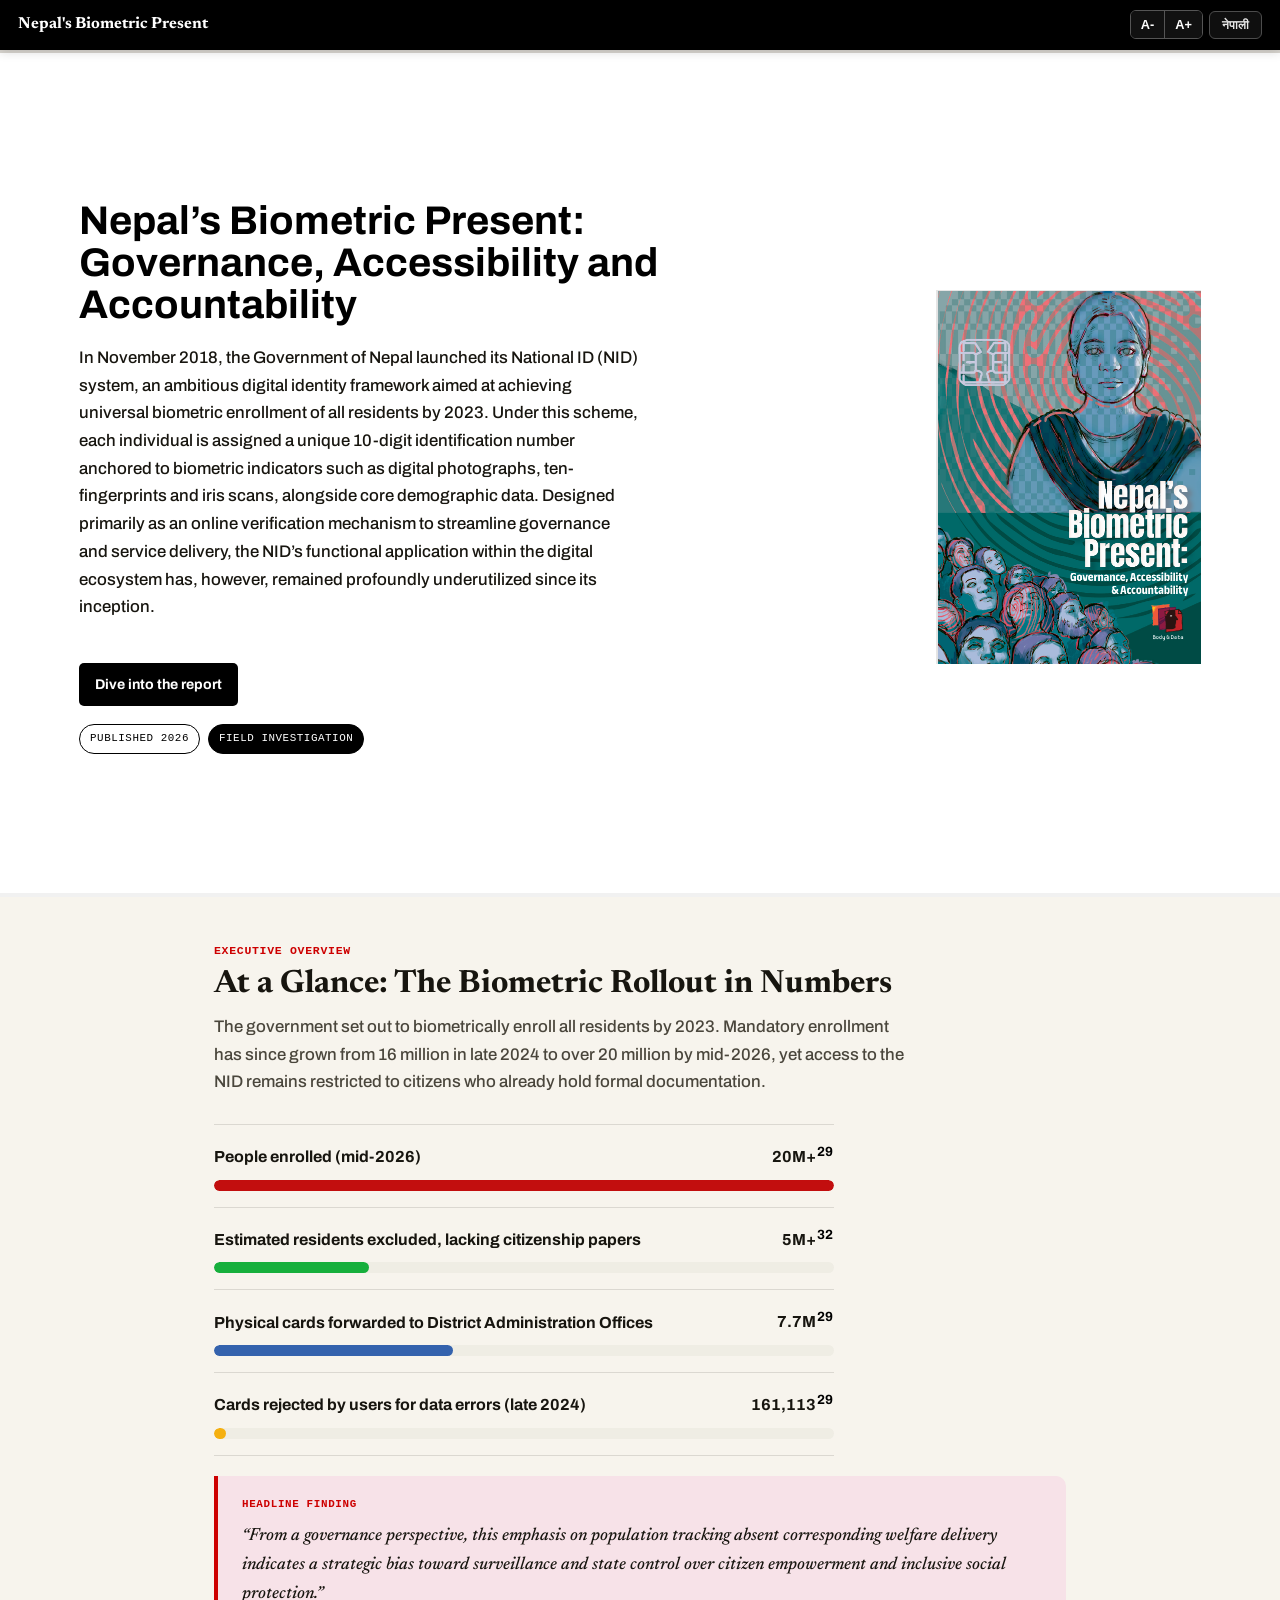
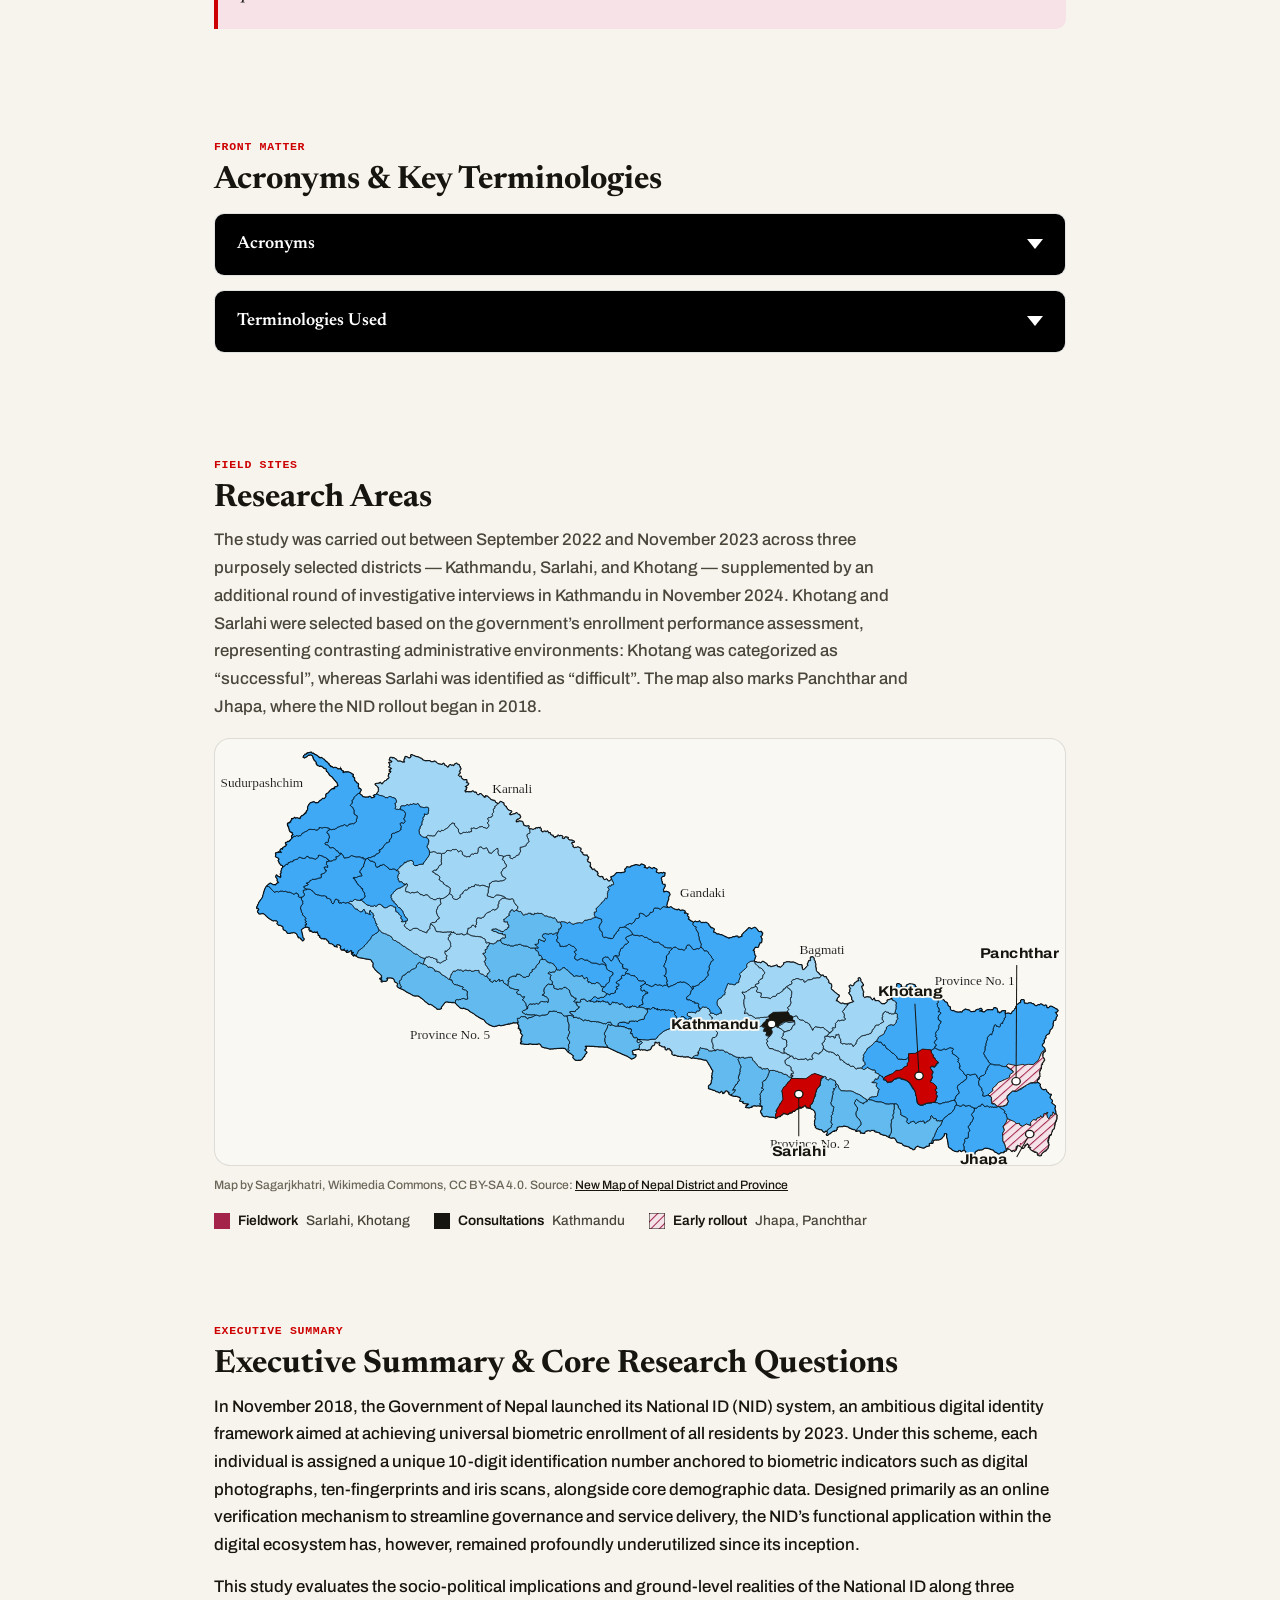
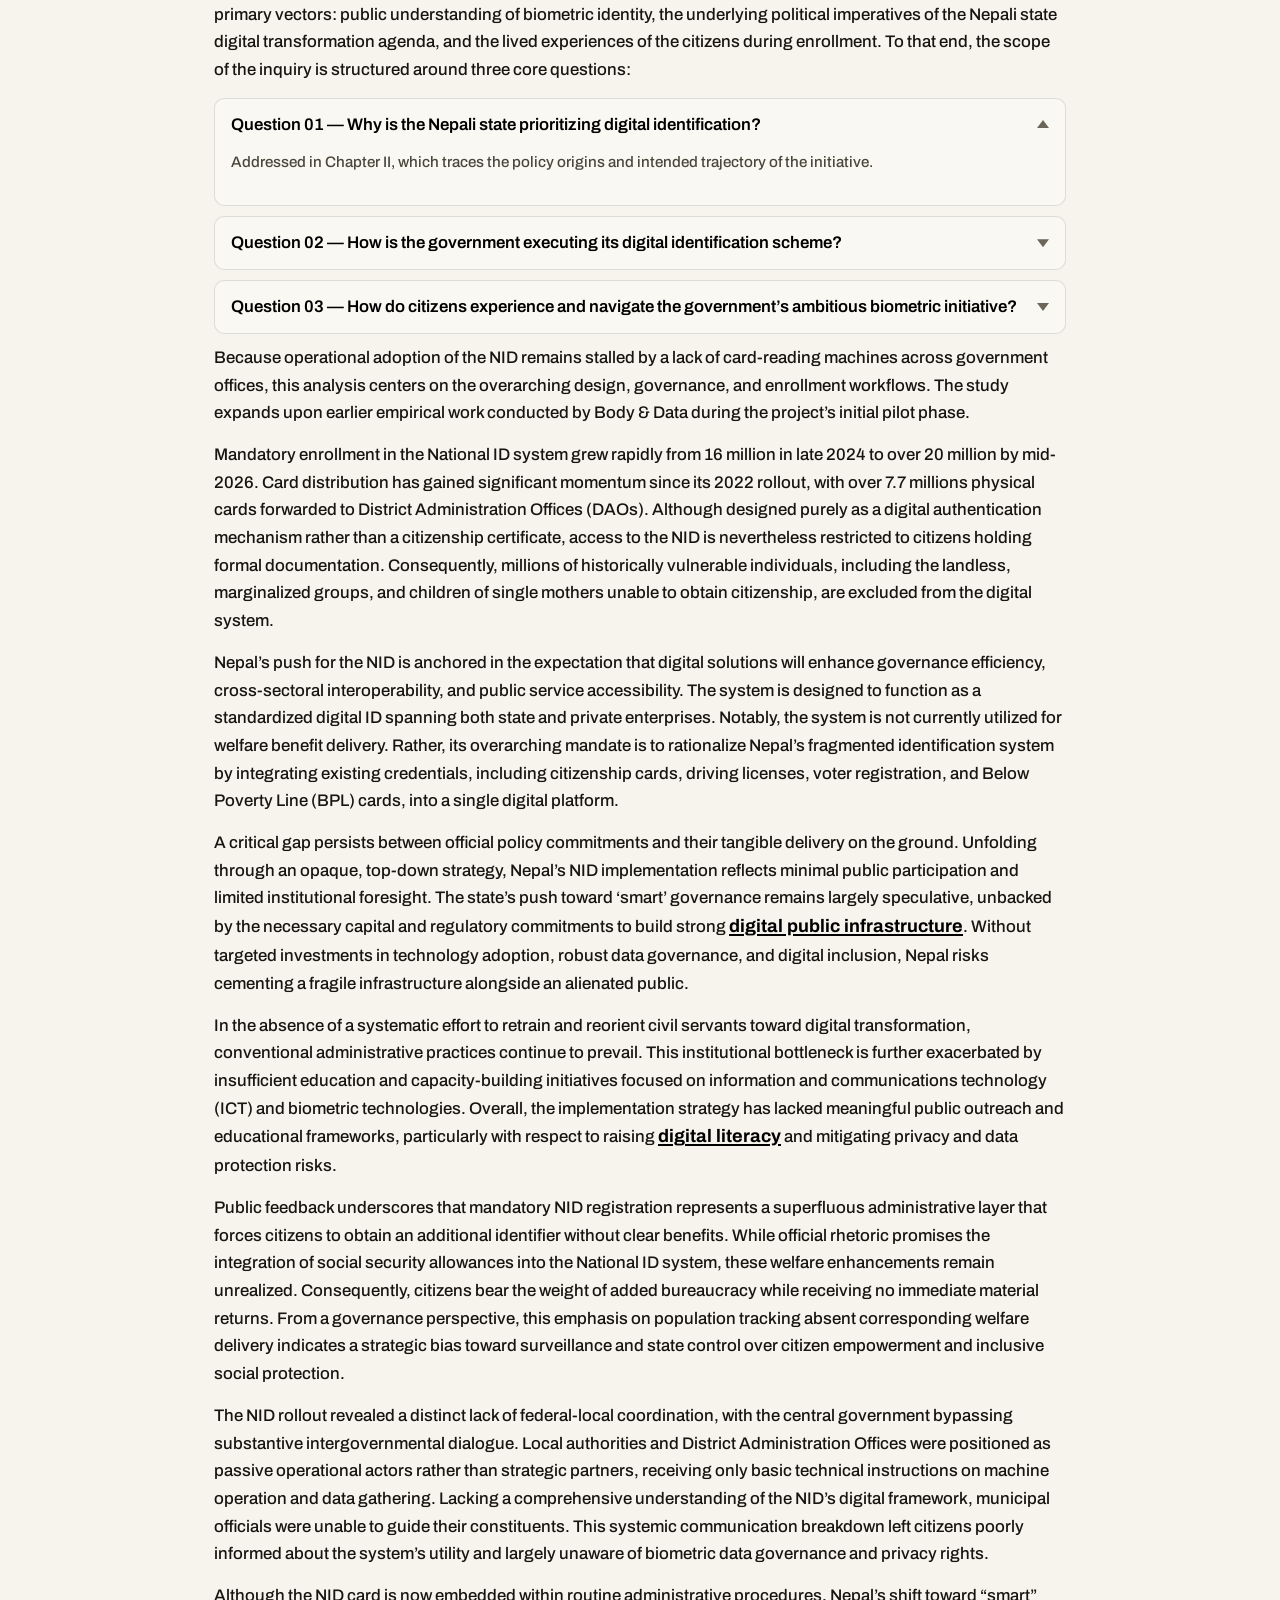
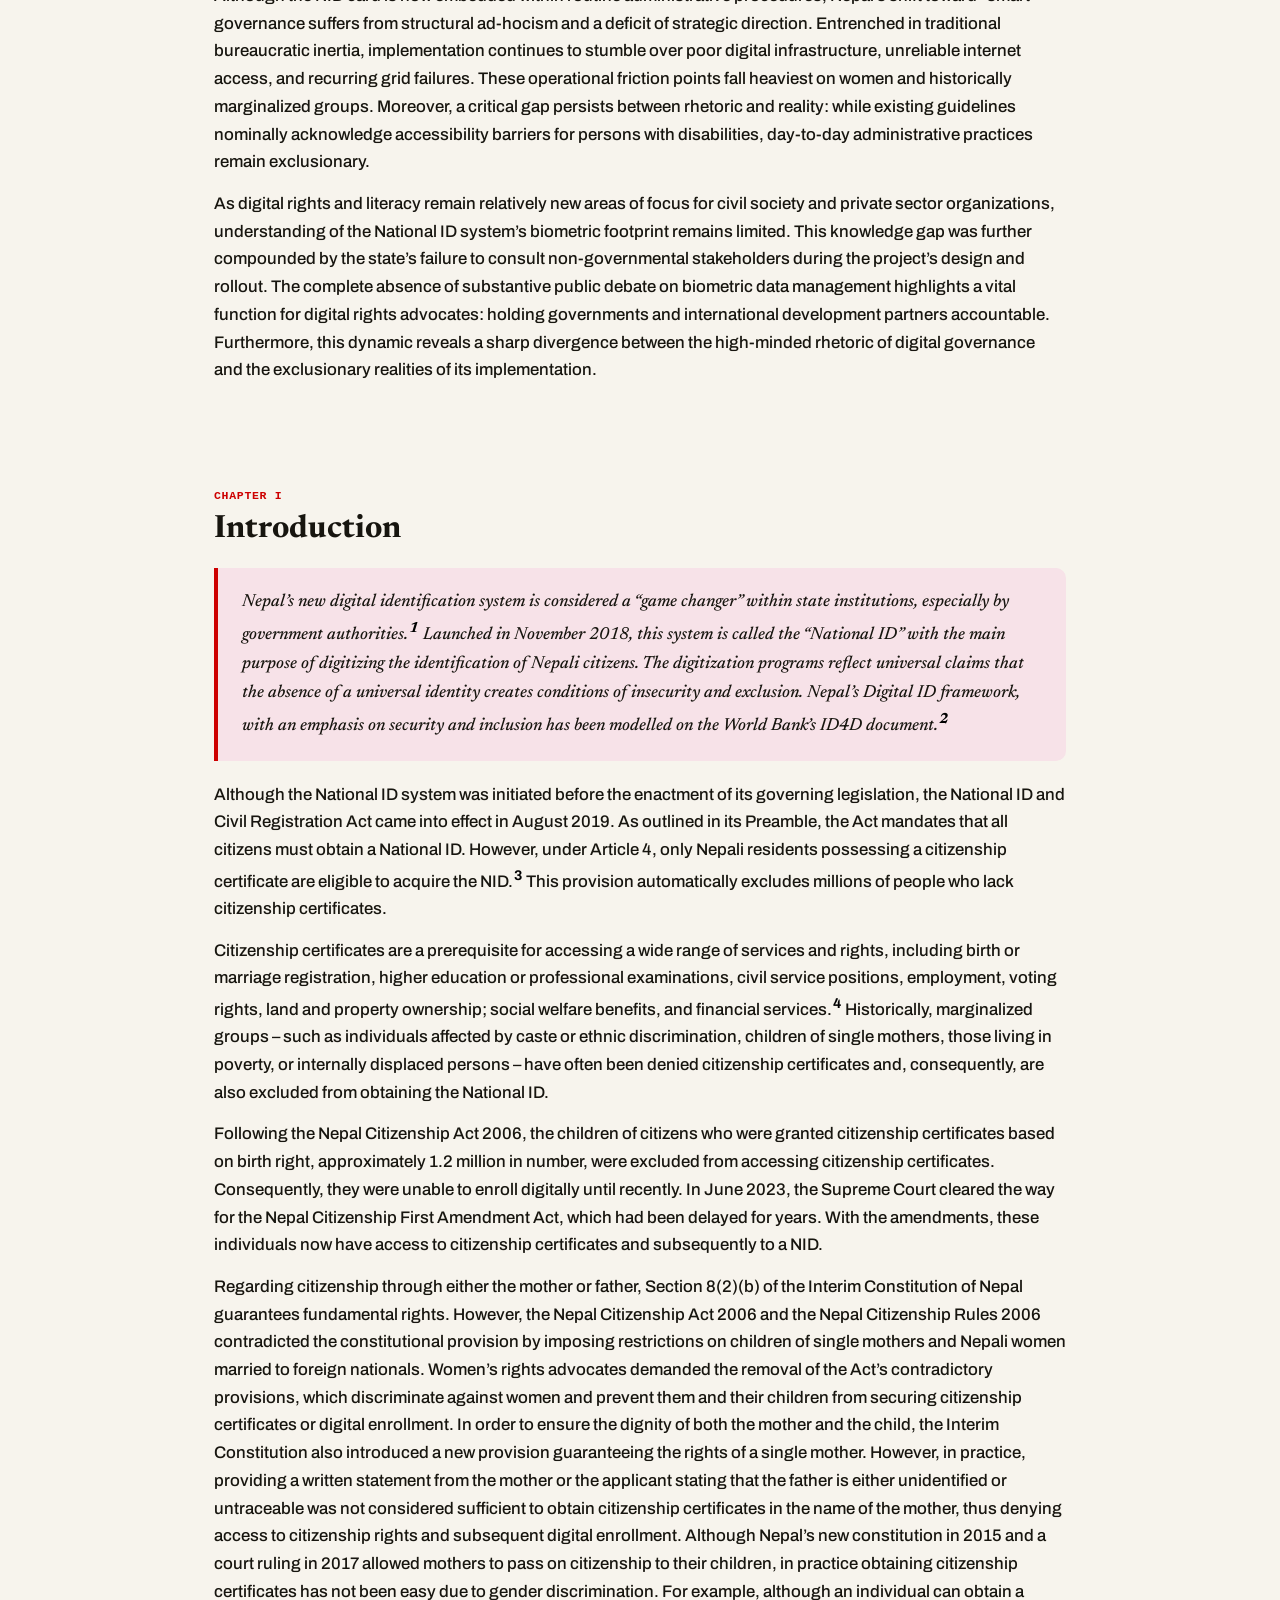
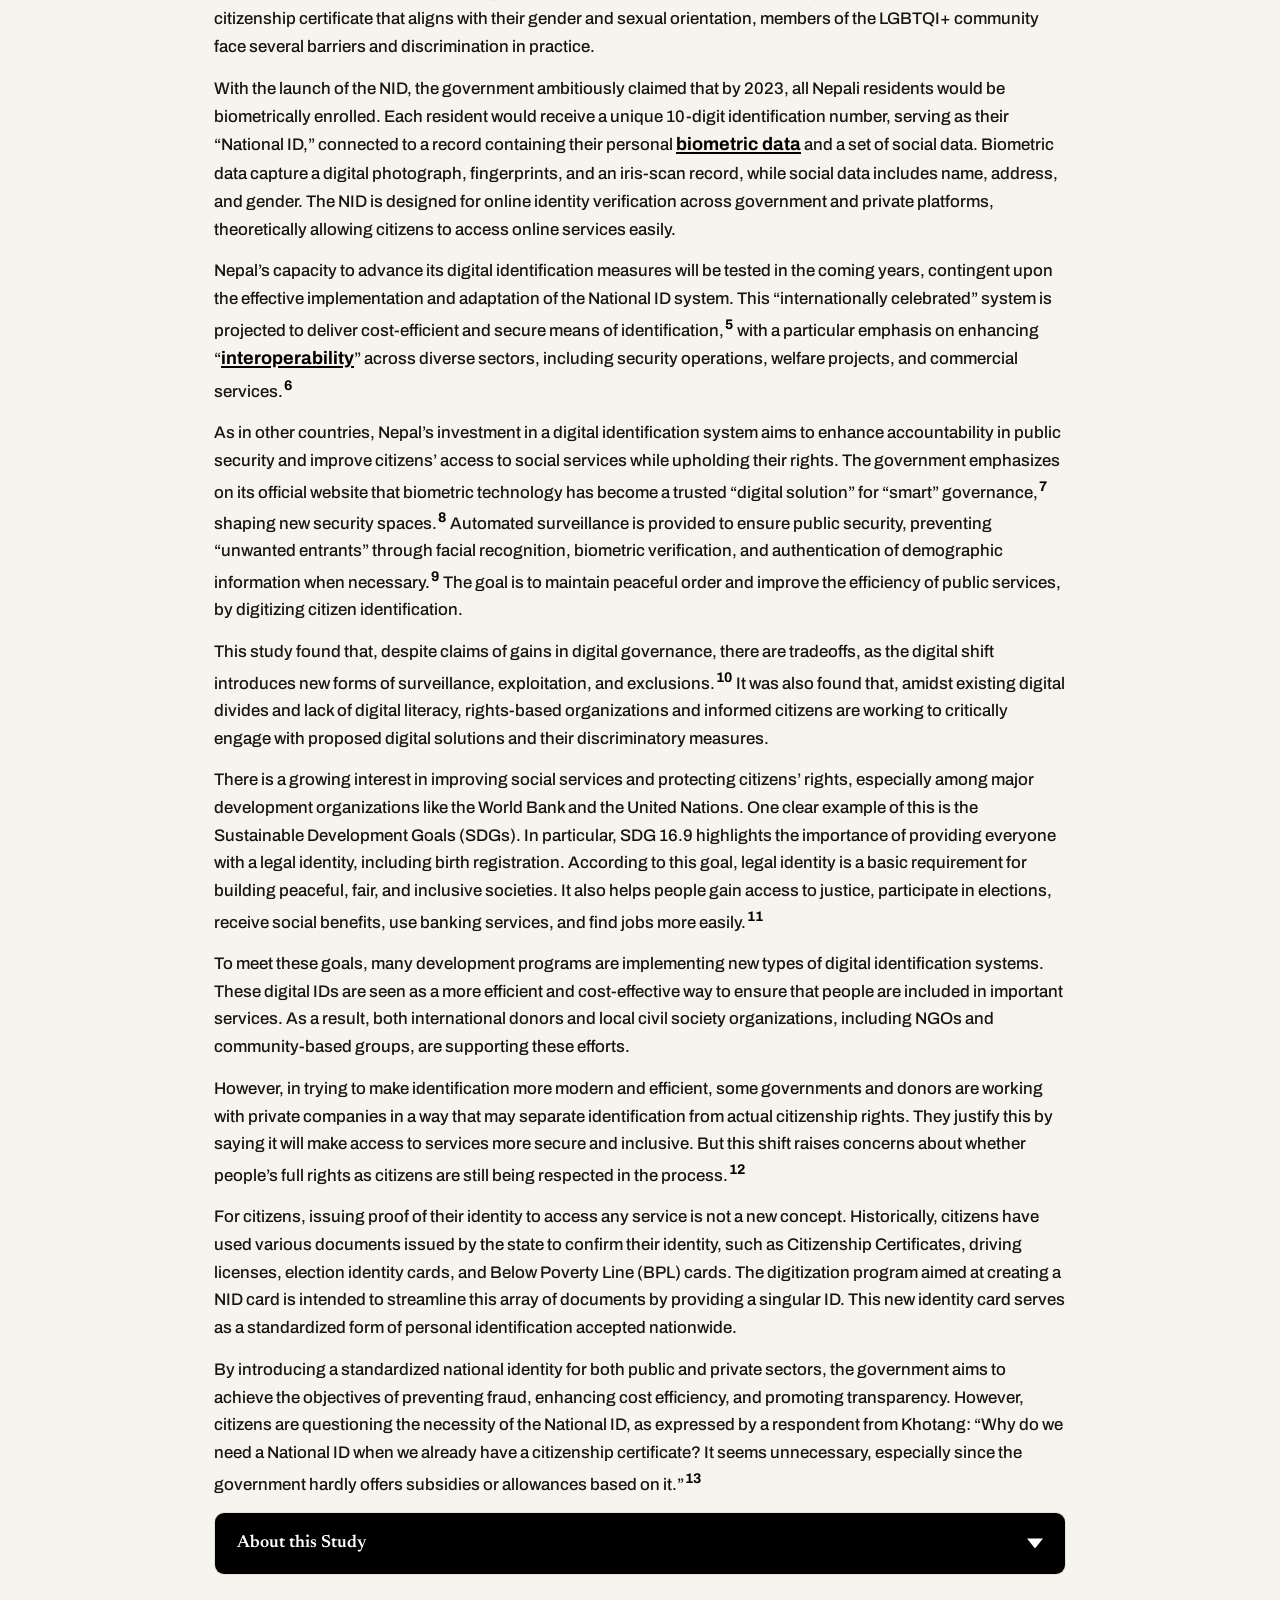
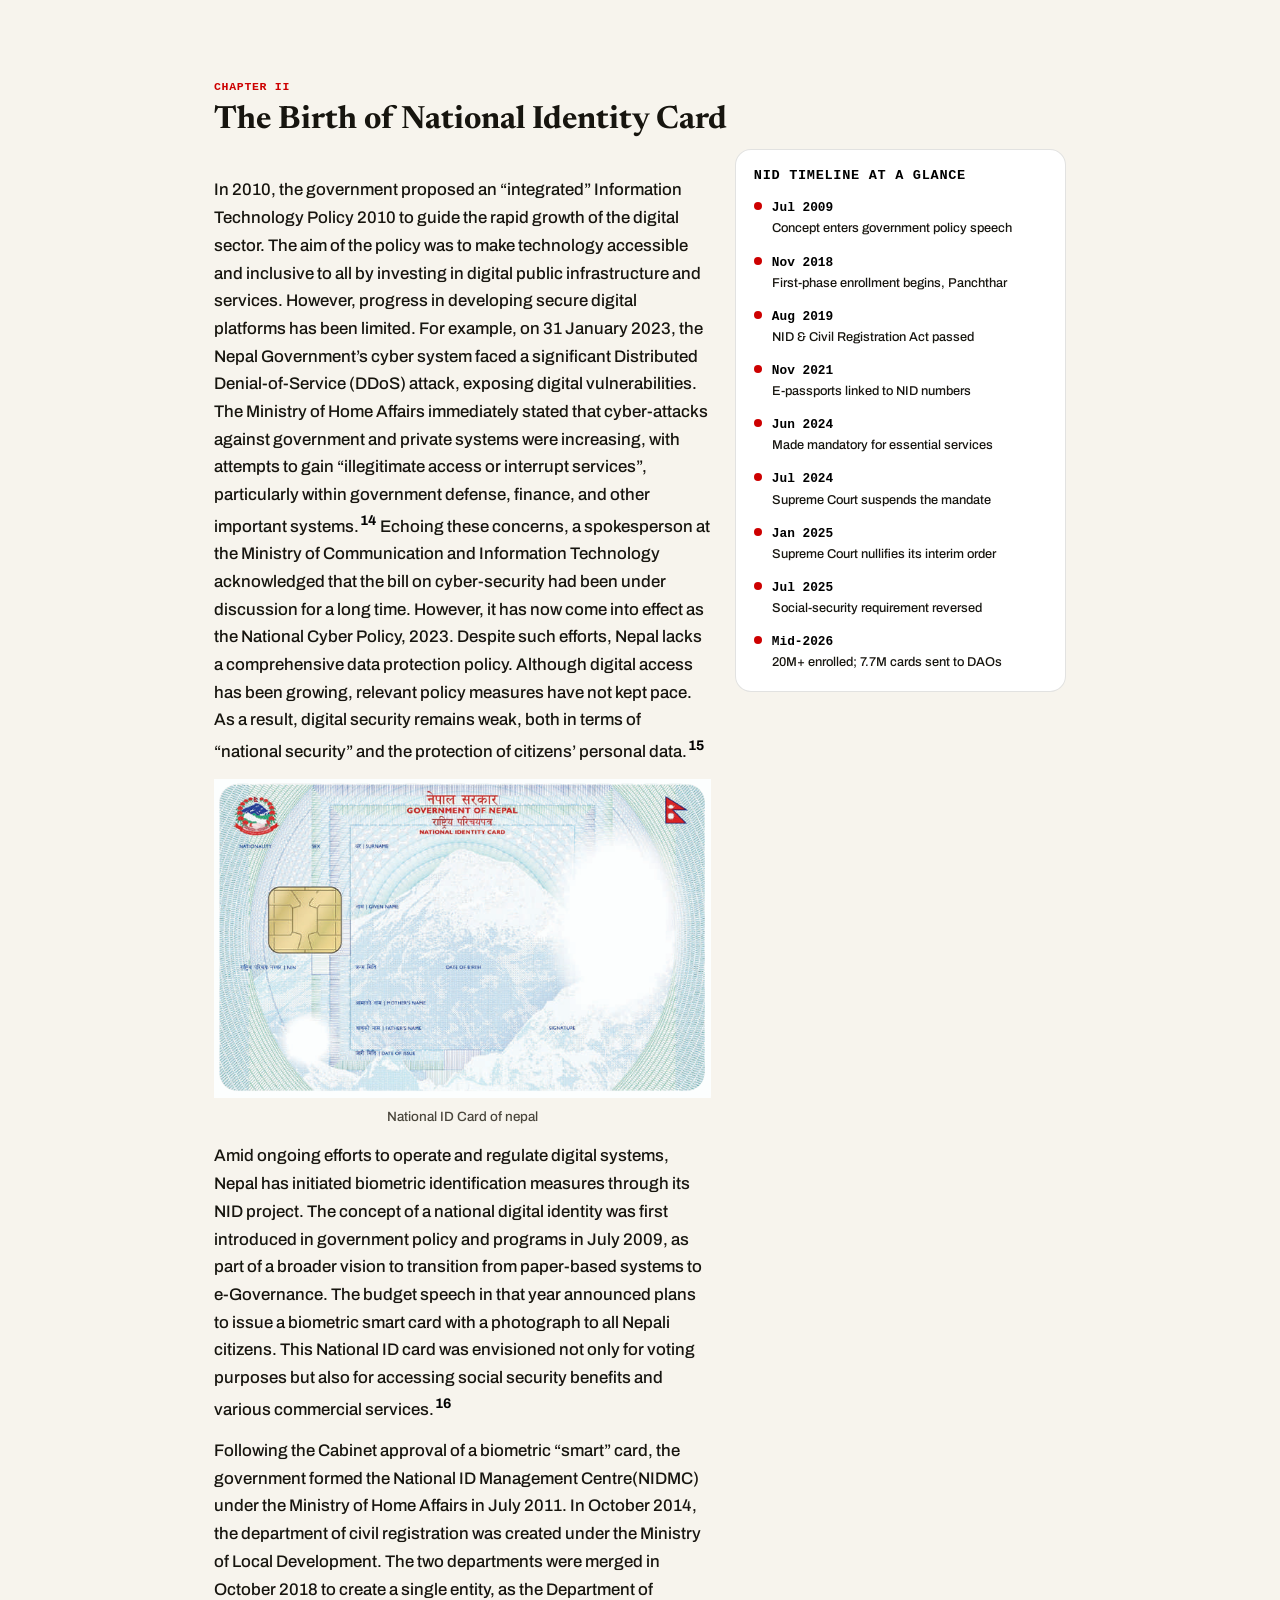
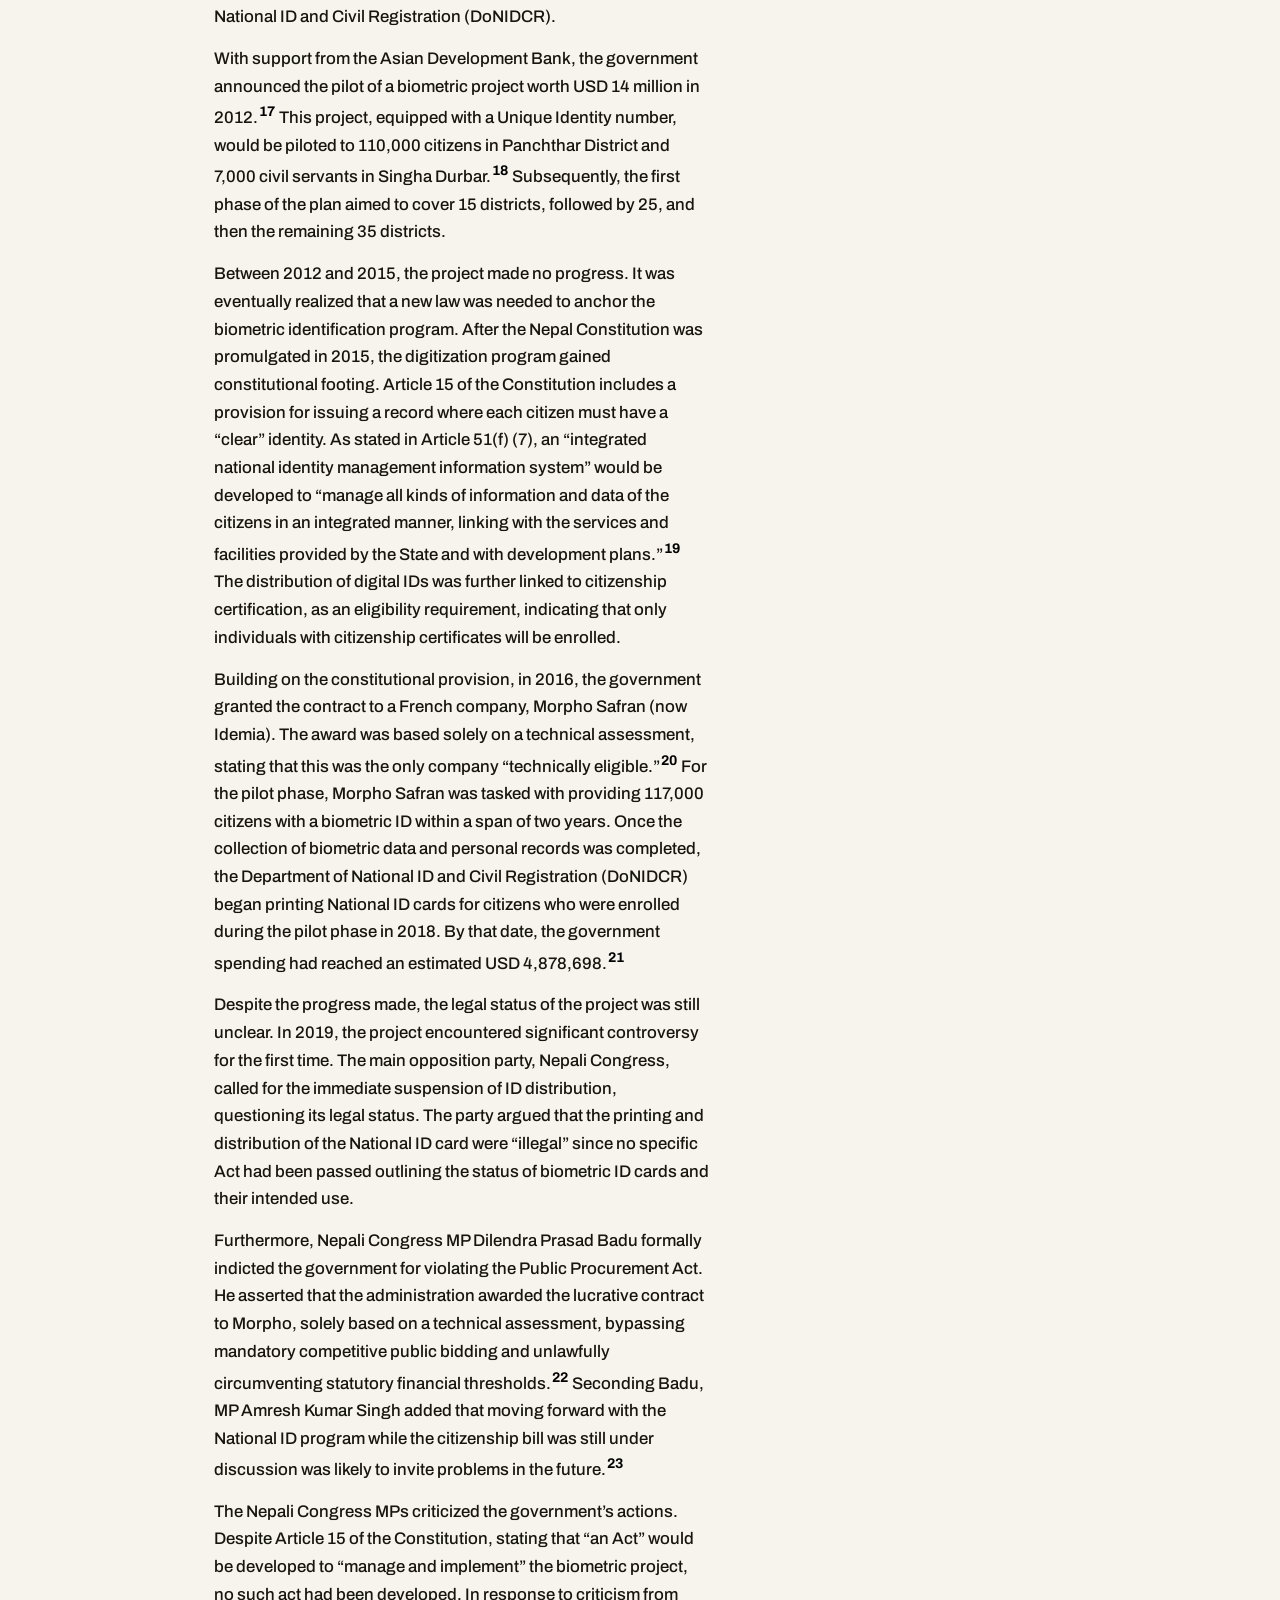
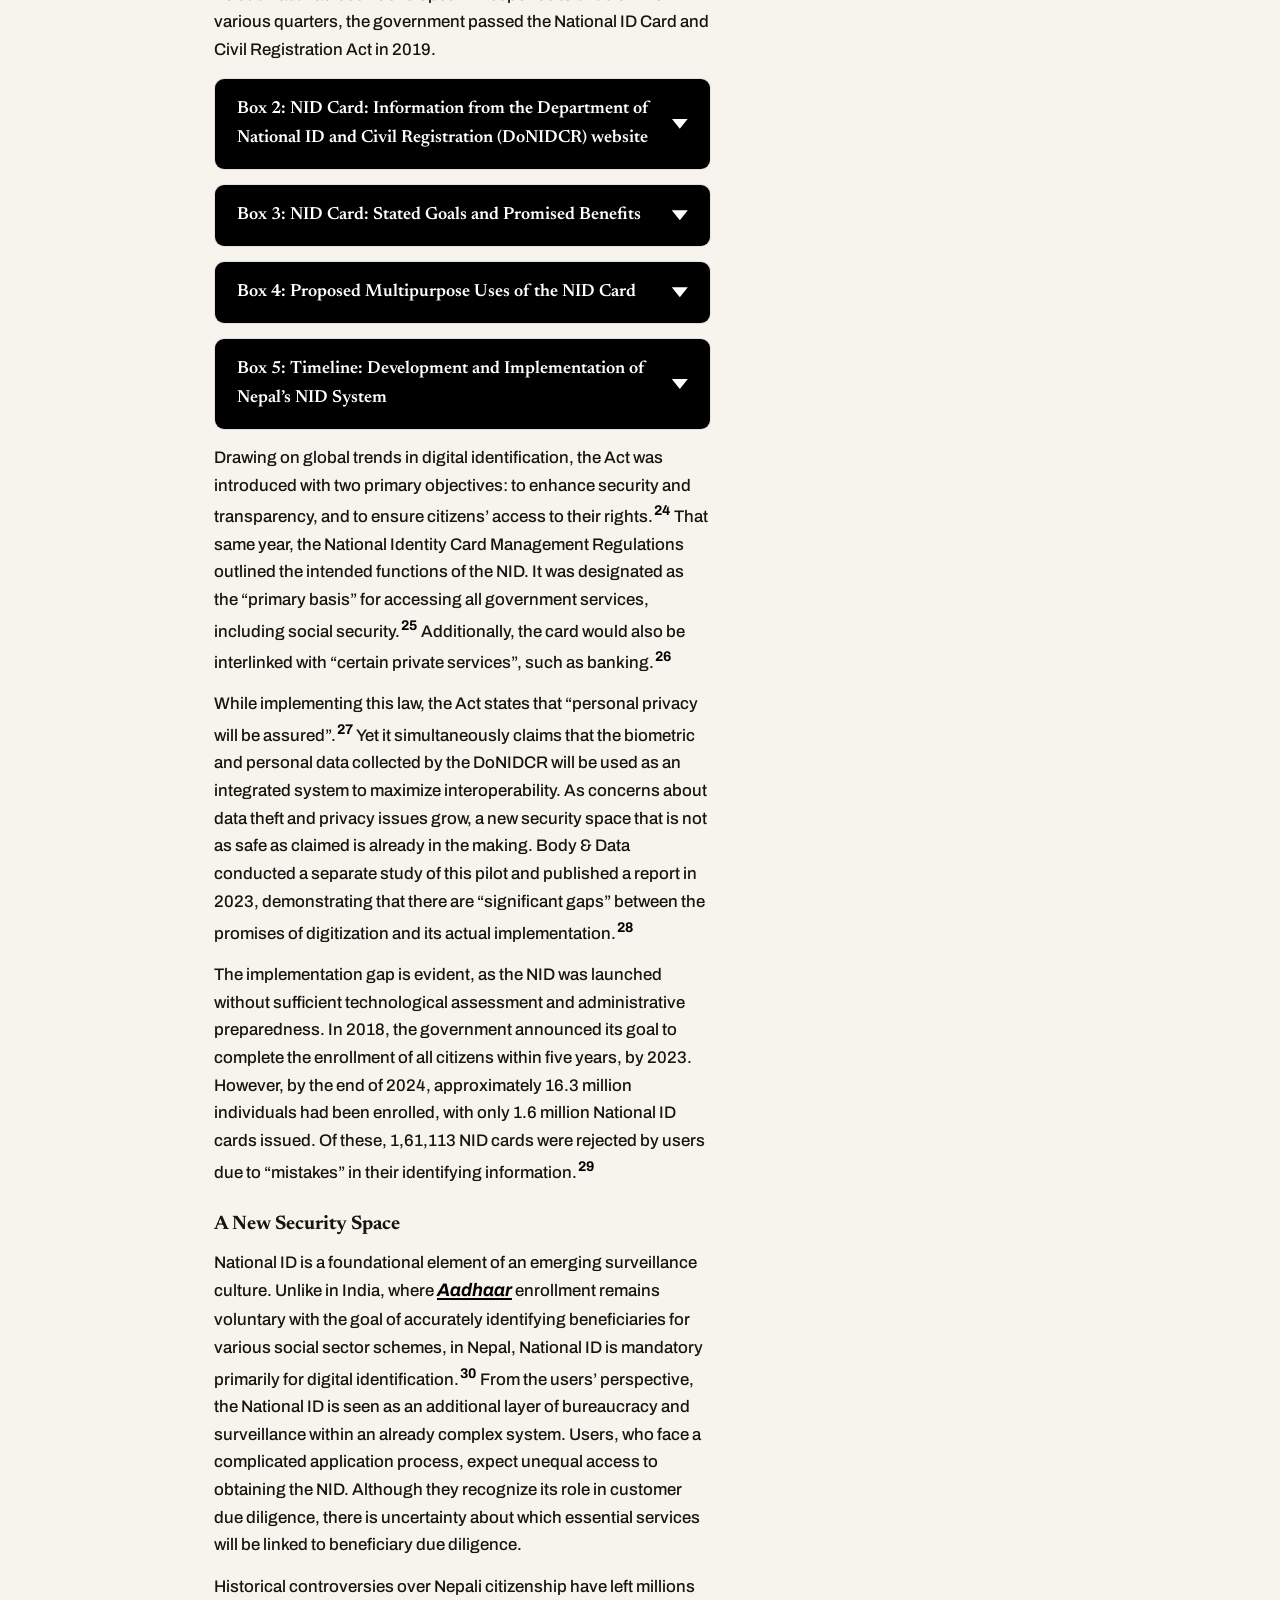
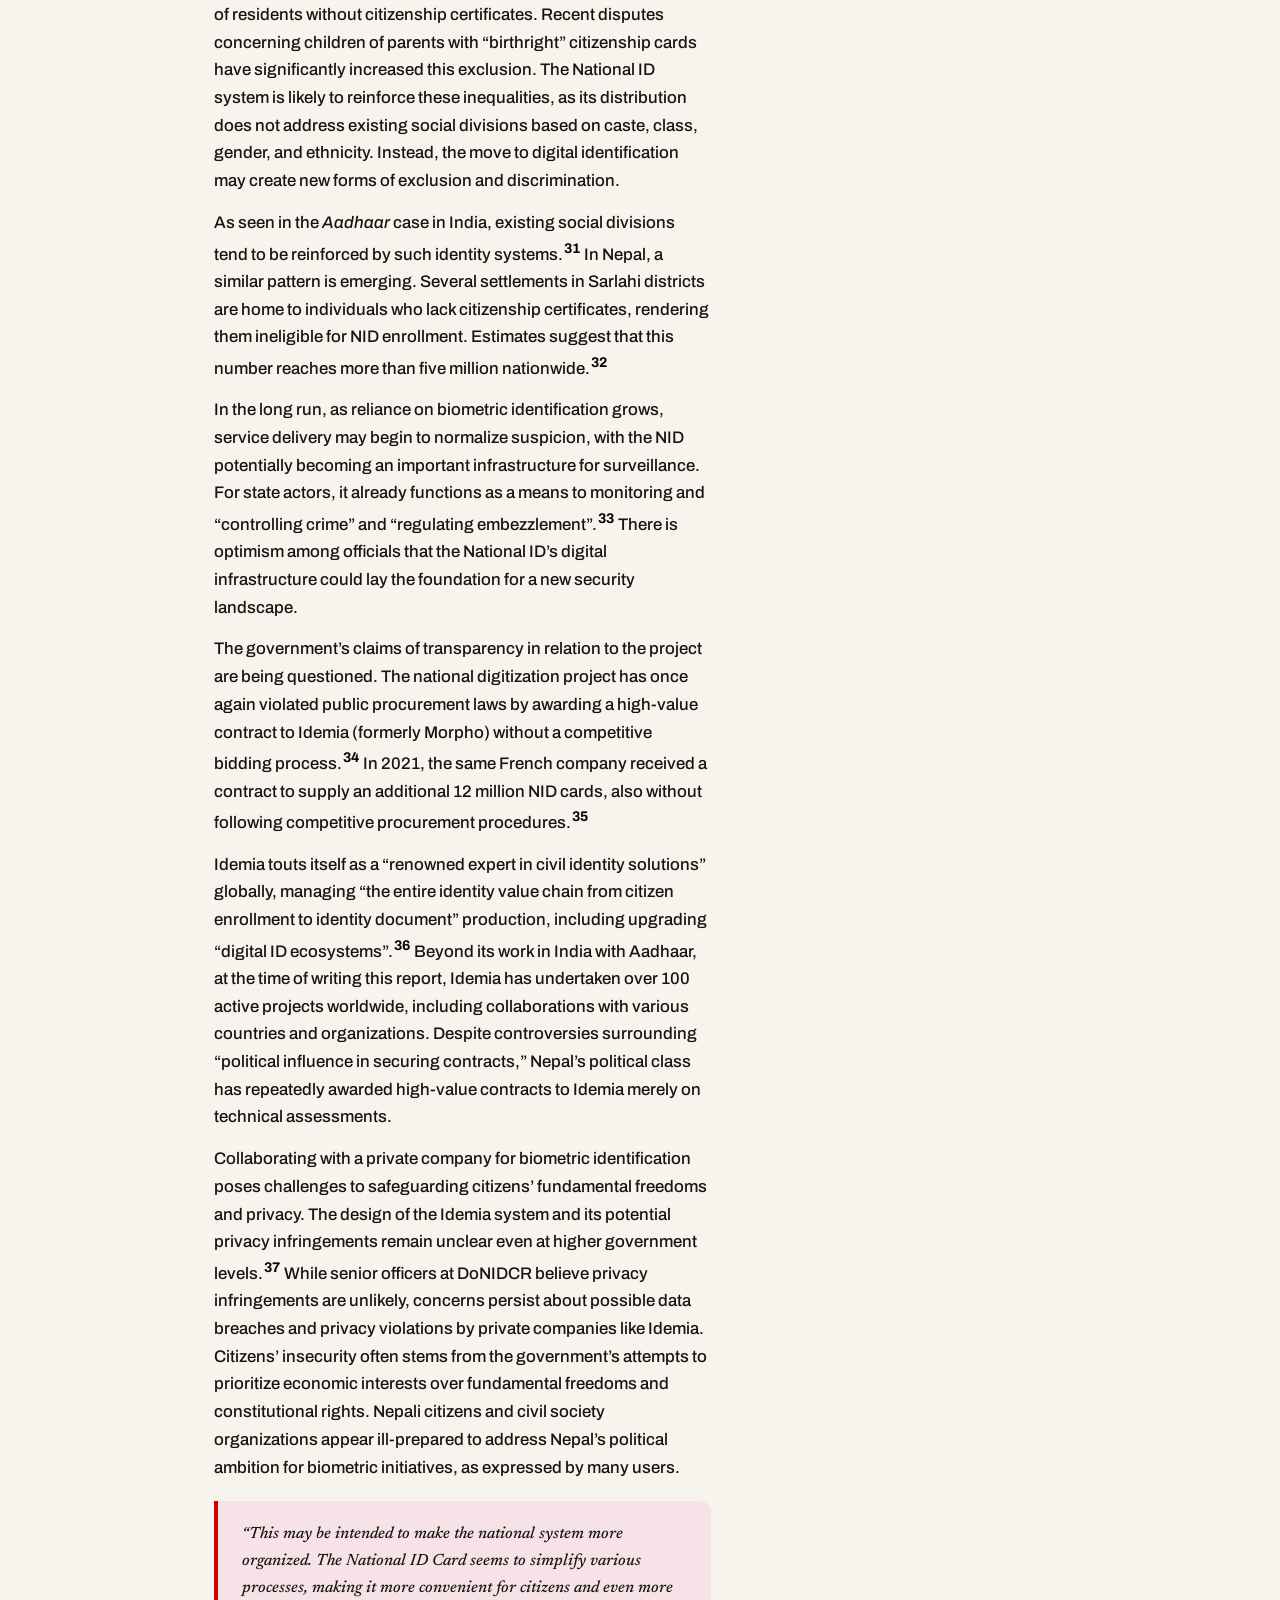
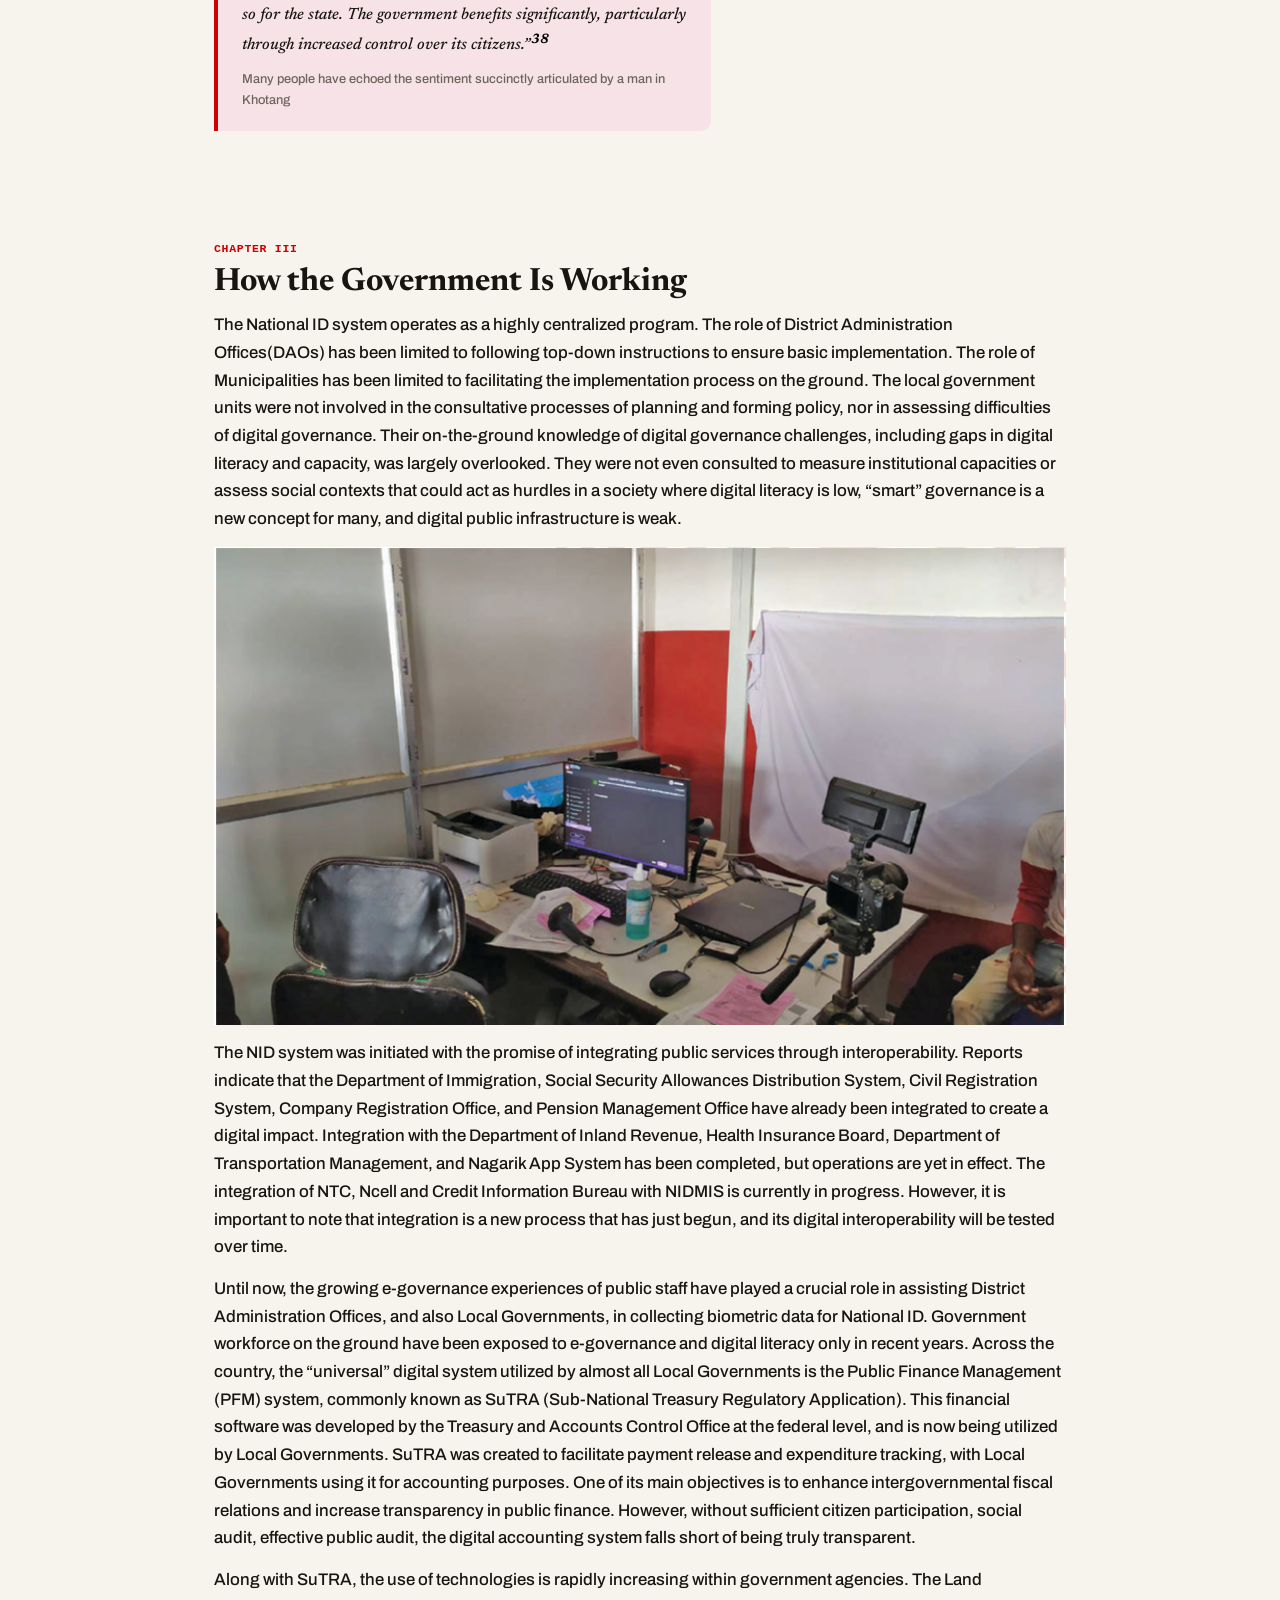
==== index.html @ 9156fb8a "initial commit" ====
<!DOCTYPE html>
<html lang="en">
<head>
<meta charset="UTF-8">
<meta name="viewport" content="width=device-width, initial-scale=1.0">
<title data-en="Nepal’s Biometric Present: Governance, Accessibility and Accountability | Interactive Report" data-ne="नेपालको बायोमेट्रिक वर्तमान: शासन, पहुँचयोग्यता र जवाफदेहिता | अन्तरक्रियात्मक प्रतिवेदन">Nepal&#8217;s Biometric Present: Governance, Accessibility and Accountability | Interactive Report</title>
<link rel="preconnect" href="https://fonts.googleapis.com">
<link rel="preconnect" href="https://fonts.gstatic.com" crossorigin>
<link href="https://fonts.googleapis.com/css2?family=Archivo:ital,wght@0,400;0,500;0,600;0,700;1,400&family=Newsreader:ital,opsz,wght@0,6..72,400;0,6..72,500;0,6..72,600;0,6..72,700;1,6..72,400&display=swap" rel="stylesheet">
<link rel="stylesheet" href="style.css">
</head>
<body>

<!-- ================= TOP NAV ================= -->
<div class="topnav">
  <span class="brand" data-en="Nepal's Biometric Present" data-ne="नेपालको बायोमेट्रिक वर्तमान">Nepal's Biometric Present</span>
  <div class="nav-controls">
    <div class="zoom-group">
      <button id="zoomOut" title="Decrease text size">A-</button>
      <button id="zoomIn" title="Increase text size">A+</button>
    </div>
    <button class="nav-btn" id="langToggle" type="button" aria-label="Switch to Nepali" aria-pressed="false" title="Switch to Nepali">नेपाली</button>
  </div>
</div>
<div class="progress-bar"><div class="progress-fill" id="progressFill"></div></div>

<nav class="toc" id="toc" aria-label="Report contents">
  <button class="toc-head" id="tocHead" type="button" aria-controls="tocList" aria-expanded="false" data-en="Contents" data-ne="विषयसूची">Contents</button>
  <ul class="toc-list" id="tocList">
    <li><a href="#glance"><span class="t" data-en="At a Glance" data-ne="एक नजरमा">At a Glance</span><span class="s" data-en="Key figures" data-ne="मुख्य तथ्यांक">Key figures</span></a></li>
    <li><a href="#front-matter"><span class="t" data-en="Front Matter" data-ne="प्रारम्भिक सामग्री">Front Matter</span><span class="s" data-en="Acronyms &amp; terms" data-ne="संक्षिप्त रूप र शब्दावली">Acronyms &amp; terms</span></a></li>
    <li><a href="#research-areas"><span class="t" data-en="Research Areas" data-ne="अनुसन्धान क्षेत्रहरू">Research Areas</span><span class="s" data-en="Field sites" data-ne="अध्ययन क्षेत्रहरू">Field sites</span></a></li>
    <li><a href="#exec-summary"><span class="t" data-en="Executive Summary" data-ne="कार्यकारी सारांश">Executive Summary</span><span class="s" data-en="Report summary" data-ne="प्रतिवेदनको सारांश">Report summary</span></a></li>
    <li><a href="#ch1"><span class="t" data-en="Ch. 1" data-ne="अध्याय १">Ch. 1</span><span class="s" data-en="Introduction" data-ne="परिचय">Introduction</span></a></li>
    <li><a href="#ch2"><span class="t" data-en="Ch. 2" data-ne="अध्याय २">Ch. 2</span><span class="s" data-en="Birth of the National ID Card" data-ne="राष्ट्रिय परिचयपत्रको सुरुवात">Birth of the National ID Card</span></a></li>
    <li><a href="#ch3"><span class="t" data-en="Ch. 3" data-ne="अध्याय ३">Ch. 3</span><span class="s" data-en="How the government is working" data-ne="सरकारले कसरी काम गरिरहेको छ">How the government is working</span></a></li>
    <li><a href="#ch4"><span class="t" data-en="Ch. 4" data-ne="अध्याय ४">Ch. 4</span><span class="s" data-en="Disputes and differences" data-ne="विवाद र मतभेद">Disputes and differences</span></a></li>
    <li><a href="#ch5"><span class="t" data-en="Ch. 5" data-ne="अध्याय ५">Ch. 5</span><span class="s" data-en="Right to privacy" data-ne="गोपनीयताको हक">Right to privacy</span></a></li>
    <li><a href="#moving-forward"><span class="t" data-en="Ch. 6" data-ne="अध्याय ६">Ch. 6</span><span class="s" data-en="Moving forward" data-ne="आगामी दिशा">Moving forward</span></a></li>
    <li><a href="#references"><span class="t" data-en="References &amp; Footnotes" data-ne="सन्दर्भ र पादटिप्पणी">References &amp; Footnotes</span><span class="s" data-en="Sources &amp; notes" data-ne="स्रोत र टिप्पणी">Sources &amp; notes</span></a></li>
  </ul>
</nav>

<!-- ================= COVER ================= -->
<header class="cover">
  <div class="cover-grid">
    <div class="cover-text">
      <div class="eyebrow-row">
        <span class="pill" data-en="Published 2026" data-ne="प्रकाशित २०२६">Published 2026</span>
        <span class="pill filled" data-en="Field Investigation" data-ne="क्षेत्रीय अनुसन्धान">Field Investigation</span>
      </div>
      <h1 data-en="Nepal’s Biometric Present: Governance, Accessibility and Accountability" data-ne="नेपालको बायोमेट्रिक वर्तमान: शासन, पहुँचयोग्यता र जवाफदेहिता">Nepal’s Biometric Present: Governance, Accessibility and Accountability</h1>
      <p class="subtitle" data-en="In November 2018, the Government of Nepal launched its National ID (NID) system, an ambitious digital identity framework aimed at achieving universal biometric enrollment of all residents by 2023. Under this scheme, each individual is assigned a unique 10-digit identification number anchored to biometric indicators such as digital photographs, ten-fingerprints and iris scans, alongside core demographic data. Designed primarily as an online verification mechanism to streamline governance and service delivery, the NID’s functional application within the digital ecosystem has, however, remained profoundly underutilized since its inception." data-ne="नोभेम्बर २०१८ मा नेपाल सरकारले राष्ट्रिय परिचयपत्र (NID) प्रणालीको सुरुवात गर्‍यो। यो महत्वाकांक्षी डिजिटल पहिचान संरचना सन् २०२३ सम्म नेपालका सबै बासिन्दाको सार्वभौमिक बायोमेट्रिक दर्ता हासिल गर्ने उद्देश्यले अघि बढाइएको थियो। यस प्रणालीअन्तर्गत प्रत्येक व्यक्तिलाई डिजिटल तस्बिर, दशवटा औंलाछाप र आँखाको आइरिस स्क्यानजस्ता बायोमेट्रिक सूचकहरू तथा आधारभूत जनसांख्यिकीय विवरणसँग आबद्ध गरिएको १० अंकको विशिष्ट परिचय नम्बर प्रदान गरिन्छ। मुख्यतः शासन प्रणाली र सेवा प्रवाहलाई सरल तथा प्रभावकारी बनाउन अनलाइन प्रमाणीकरण संयन्त्रका रूपमा डिजाइन गरिएको भए पनि, डिजिटल पारिस्थितिक प्रणालीभित्र NID को कार्यात्मक प्रयोग भने यसको सुरुवातदेखि नै अत्यन्त सीमित रहँदै आएको छ।">In November 2018, the Government of Nepal launched its National ID (NID) system, an ambitious digital identity framework aimed at achieving universal biometric enrollment of all residents by 2023. Under this scheme, each individual is assigned a unique 10-digit identification number anchored to biometric indicators such as digital photographs, ten-fingerprints and iris scans, alongside core demographic data. Designed primarily as an online verification mechanism to streamline governance and service delivery, the NID’s functional application within the digital ecosystem has, however, remained profoundly underutilized since its inception.</p>
      <div class="cover-meta">
        <div>
          <div class="k" data-en="Research Contribution" data-ne="अनुसन्धानमा योगदान">Research Contribution</div>
          <div class="v">Bhaskar Gautam, Dovan Rai, Rita Baramu, Shubha Kayastha, Sapana Sanjeevani, Nuva Rai, Monika</div>
          <div class="k" data-en="Research Assistants / Local Coordinators" data-ne="अनुसन्धान सहायक / स्थानीय संयोजक">Research Assistants / Local Coordinators</div>
          <div class="v">Irshat Khatoon (Malangwa Municipality, Sarlahi)  Barsha Rai (Diktel Municipality, Khotang)</div>
        </div>
        <div>
          <div class="k" data-en="Copy-Editing" data-ne="प्रतिलिपि सम्पादन">Copy-Editing</div>
          <div class="v">Shafali Uprety</div>
          <div class="k" data-en="Cover Illustration" data-ne="आवरण चित्रण">Cover Illustration</div>
          <div class="v">Supriya Manandhar</div>
          <div class="k" data-en="Layout and Design" data-ne="रूपरेखा तथा डिजाइन">Layout and Design</div>
          <div class="v">Shrijit Rajbhandari</div>
          <div class="k" data-en="Financial Support" data-ne="आर्थिक सहयोग">Financial Support</div>
          <div class="v">Open Society Foundation (OSF)</div>
        </div>
      </div>
      <div class="cover-cta">
        <a href="#glance" data-en="Dive into the report" data-ne="प्रतिवेदन पढ्नुहोस्">Dive into the report</a>
      </div>
    </div>
    <div class="cover-img-col">
      <img src="image/Cover.png" alt="Nepal's Biometric Present  report cover illustration by Supriya Manandhar">
    </div>
  </div>
</header>

<main class="wrap" id="report-content"></main>

<footer>
  <strong data-en="Nepal’s Biometric Present: Governance, Accessibility and Accountability" data-ne="नेपालको बायोमेट्रिक वर्तमान: शासन, पहुँचयोग्यता र जवाफदेहिता">Nepal&#8217;s Biometric Present: Governance, Accessibility and Accountability</strong>
  <p style="margin-top:8px;">Established in 2017, Body &amp; Data works to enhance understanding of and access to information on digital rights among women, queer people, and marginalized groups, enabling them to exercise their rights in a safe and just digital space.</p>
  <p style="margin-top:6px;">bodyanddata.org</p>
</footer>

<script src="script.js" defer></script>

<script id="report-data" type="application/json">{"sections":[{"id":"glance","content":[{"tag":"section","children":[{"tag":"p","children":["Executive Overview"],"attributes":{"class":"section-eyebrow"}},{"tag":"h2","children":["At a Glance: The Biometric Rollout in Numbers"],"attributes":{"class":"section-title"}},{"tag":"p","children":["The government set out to biometrically enroll all residents by 2023. Mandatory enrollment has since grown from 16 million in late 2024 to over 20 million by mid-2026, yet access to the NID remains restricted to citizens who already hold formal documentation."],"attributes":{"class":"section-lead"}},{"tag":"ul","children":[{"tag":"li","children":[{"tag":"div","children":[{"tag":"span","children":["People enrolled (mid-2026)"],"attributes":{"class":"label"}},{"tag":"span","children":["20M+",{"tag":"sup","children":["29"],"attributes":{"class":"fn","data-fn":"(Interview, 12 December 2024). As this report goes to print, mandatory National ID enrollment has surged from 16 million in late 2024 to over 20 million by mid-2026. Distribution has also accelerated since its 2022 rollout, with over 7.7 million physical cards dispatched to District Administration Offices (DAOs), (see, DoNIDCR 2026)."}}],"attributes":{"class":"value"}}],"attributes":{"class":"row"}},{"tag":"div","children":[{"tag":"div","children":[],"attributes":{"class":"fill red","style":"width:100.0%"}}],"attributes":{"class":"track"}}]},{"tag":"li","children":[{"tag":"div","children":[{"tag":"span","children":["Estimated residents excluded, lacking citizenship papers"],"attributes":{"class":"label"}},{"tag":"span","children":["5M+",{"tag":"sup","children":["32"],"attributes":{"class":"fn","data-fn":"(Shrestha and Mulmi, 2016: 13)."}}],"attributes":{"class":"value"}}],"attributes":{"class":"row"}},{"tag":"div","children":[{"tag":"div","children":[],"attributes":{"class":"fill green","style":"width:25.0%"}}],"attributes":{"class":"track"}}]},{"tag":"li","children":[{"tag":"div","children":[{"tag":"span","children":["Physical cards forwarded to District Administration Offices"],"attributes":{"class":"label"}},{"tag":"span","children":["7.7M",{"tag":"sup","children":["29"],"attributes":{"class":"fn","data-fn":"(Interview, 12 December 2024). As this report goes to print, mandatory National ID enrollment has surged from 16 million in late 2024 to over 20 million by mid-2026. Distribution has also accelerated since its 2022 rollout, with over 7.7 million physical cards dispatched to District Administration Offices (DAOs), (see, DoNIDCR 2026)."}}],"attributes":{"class":"value"}}],"attributes":{"class":"row"}},{"tag":"div","children":[{"tag":"div","children":[],"attributes":{"class":"fill blue","style":"width:38.5%"}}],"attributes":{"class":"track"}}]},{"tag":"li","children":[{"tag":"div","children":[{"tag":"span","children":["Cards rejected by users for data errors (late 2024)"],"attributes":{"class":"label"}},{"tag":"span","children":["161,113",{"tag":"sup","children":["29"],"attributes":{"class":"fn","data-fn":"(Interview, 12 December 2024). As this report goes to print, mandatory National ID enrollment has surged from 16 million in late 2024 to over 20 million by mid-2026. Distribution has also accelerated since its 2022 rollout, with over 7.7 million physical cards dispatched to District Administration Offices (DAOs), (see, DoNIDCR 2026)."}}],"attributes":{"class":"value"}}],"attributes":{"class":"row"}},{"tag":"div","children":[{"tag":"div","children":[],"attributes":{"class":"fill yellow","style":"width:0.8%"}}],"attributes":{"class":"track"}}]}],"attributes":{"class":"stat-bars"}},{"tag":"div","children":[{"tag":"div","children":["Headline Finding"],"attributes":{"class":"lbl"}},{"tag":"p","children":["“From a governance perspective, this emphasis on population tracking absent corresponding welfare delivery indicates a strategic bias toward surveillance and state control over citizen empowerment and inclusive social protection.”"]}],"attributes":{"class":"finding-box"}}],"attributes":{"class":"section","id":"glance"}}]},{"id":"front-matter","content":[{"tag":"section","children":[{"tag":"p","children":["Front Matter"],"attributes":{"class":"section-eyebrow"}},{"tag":"h2","children":["Acronyms & Key Terminologies"],"attributes":{"class":"section-title"}},{"tag":"details","children":[{"tag":"summary","children":["Acronyms"]},{"tag":"div","children":[{"tag":"div","children":[{"tag":"span","children":["BPL"],"attributes":{"class":"code"}},{"tag":"span","children":["Below Poverty Line"]}],"attributes":{"class":"acr-row"}},{"tag":"div","children":[{"tag":"span","children":["CBO"],"attributes":{"class":"code"}},{"tag":"span","children":["Community Based Organization"]}],"attributes":{"class":"acr-row"}},{"tag":"div","children":[{"tag":"span","children":["CDO"],"attributes":{"class":"code"}},{"tag":"span","children":["Chief District Officer"]}],"attributes":{"class":"acr-row"}},{"tag":"div","children":[{"tag":"span","children":["CSO"],"attributes":{"class":"code"}},{"tag":"span","children":["Civil Society Organization"]}],"attributes":{"class":"acr-row"}},{"tag":"div","children":[{"tag":"span","children":["DAO"],"attributes":{"class":"code"}},{"tag":"span","children":["District Administration Office"]}],"attributes":{"class":"acr-row"}},{"tag":"div","children":[{"tag":"span","children":["DoNIDCR"],"attributes":{"class":"code"}},{"tag":"span","children":["Department of National ID and Civil Registration"]}],"attributes":{"class":"acr-row"}},{"tag":"div","children":[{"tag":"span","children":["DPI"],"attributes":{"class":"code"}},{"tag":"span","children":["Digital Public Infrastructure"]}],"attributes":{"class":"acr-row"}},{"tag":"div","children":[{"tag":"span","children":["GDPR"],"attributes":{"class":"code"}},{"tag":"span","children":["General Data Protection Regulation"]}],"attributes":{"class":"acr-row"}},{"tag":"div","children":[{"tag":"span","children":["ICT"],"attributes":{"class":"code"}},{"tag":"span","children":["Information and Communications Technology"]}],"attributes":{"class":"acr-row"}},{"tag":"div","children":[{"tag":"span","children":["ID"],"attributes":{"class":"code"}},{"tag":"span","children":["Identification, Identity Document"]}],"attributes":{"class":"acr-row"}},{"tag":"div","children":[{"tag":"span","children":["IDEEA"],"attributes":{"class":"code"}},{"tag":"span","children":["ID Enabling Environment Assessment"]}],"attributes":{"class":"acr-row"}},{"tag":"div","children":[{"tag":"span","children":["NID"],"attributes":{"class":"code"}},{"tag":"span","children":["National ID/Identity"]}],"attributes":{"class":"acr-row"}},{"tag":"div","children":[{"tag":"span","children":["NIN"],"attributes":{"class":"code"}},{"tag":"span","children":["National Identity Number"]}],"attributes":{"class":"acr-row"}},{"tag":"div","children":[{"tag":"span","children":["NIDMIC"],"attributes":{"class":"code"}},{"tag":"span","children":["National Identity Management Information Center"]}],"attributes":{"class":"acr-row"}},{"tag":"div","children":[{"tag":"span","children":["NIDMIS"],"attributes":{"class":"code"}},{"tag":"span","children":["National Identity Management Information System"]}],"attributes":{"class":"acr-row"}},{"tag":"div","children":[{"tag":"span","children":["NGO"],"attributes":{"class":"code"}},{"tag":"span","children":["Non-governmental Organization"]}],"attributes":{"class":"acr-row"}},{"tag":"div","children":[{"tag":"span","children":["PIN"],"attributes":{"class":"code"}},{"tag":"span","children":["Personal Identification Number"]}],"attributes":{"class":"acr-row"}},{"tag":"div","children":[{"tag":"span","children":["PWD"],"attributes":{"class":"code"}},{"tag":"span","children":["People with Disabilities"]}],"attributes":{"class":"acr-row"}},{"tag":"div","children":[{"tag":"span","children":["SDG"],"attributes":{"class":"code"}},{"tag":"span","children":["Sustainable Development Goal"]}],"attributes":{"class":"acr-row"}},{"tag":"div","children":[{"tag":"span","children":["UIDAI"],"attributes":{"class":"code"}},{"tag":"span","children":["Unique Identification Authority of India"]}],"attributes":{"class":"acr-row"}},{"tag":"div","children":[{"tag":"span","children":["UIN"],"attributes":{"class":"code"}},{"tag":"span","children":["Unique ID/identity number"]}],"attributes":{"class":"acr-row"}},{"tag":"div","children":[{"tag":"span","children":["WPF"],"attributes":{"class":"code"}},{"tag":"span","children":["World Privacy Forum"]}],"attributes":{"class":"acr-row","style":"border-bottom:none;"}}],"attributes":{"class":"acc-body","id":"acronyms-list"}}],"attributes":{"class":"acc"}},{"tag":"details","children":[{"tag":"summary","children":["Terminologies Used"]},{"tag":"div","children":[{"tag":"p","children":["The terms used in this study have been selected based on the definitions outlined below. Our sources include global legislation such as the General Data Protection Regulation (GDPR), academia, industry leaders in cybersecurity, civil society organizations (CSOs), as well as users and communities."],"attributes":{"class":"section-lead"}},{"tag":"div","children":[{"tag":"button","children":["All"],"attributes":{"class":"filter-chip active","data-cat":"all"}},{"tag":"button","children":["Identity & Biometrics"],"attributes":{"class":"filter-chip","data-cat":"identity"}},{"tag":"button","children":["Data & Privacy"],"attributes":{"class":"filter-chip","data-cat":"privacy"}},{"tag":"button","children":["Digital Systems"],"attributes":{"class":"filter-chip","data-cat":"systems"}}],"attributes":{"class":"filter-row","id":"termFilters"}},{"tag":"div","children":[{"tag":"div","children":[{"tag":"div","children":["Aadhaar Card/Aadhaar Number"],"attributes":{"class":"t"}},{"tag":"div","children":["It is a 12-digit unique number issued by the Unique Identification Authority of India (UIDAI) to residents of India upon completion of a prescribed verification process. Any resident, irrespective of age or gender, can voluntarily enroll to obtain an Aadhaar number. While it functions as proof of identity, it does not grant citizenship or domicile rights."],"attributes":{"class":"d"}}],"attributes":{"class":"term-card","data-cat":"identity","data-term":"Aadhaar Card/Aadhaar Number","data-def":"It is a 12-digit unique number issued by the Unique Identification Authority of India (UIDAI) to residents of India upon completion of a prescribed verification process. Any resident, irrespective of age or gender, can voluntarily enroll to obtain an Aadhaar number. While it functions as proof of identity, it does not grant citizenship or domicile rights."}},{"tag":"div","children":[{"tag":"div","children":["Biometric Data"],"attributes":{"class":"t"}},{"tag":"div","children":["Personal data that captures an individual’s physical, physiological, or behavioral characteristics through technological processing and is used to confirm their unique identity as biometric data. This can include, but is not limited to, voice recognition, fingerprint scanning, facial recognition, iris recognition, and heart-rate sensors. When such data is collected and utilized without strong legal protections, it opens the door to extrajudicial surveillance by state and private entities, posing serious risks to data privacy as individuals’ bodies become quantifiable elements of their identity."],"attributes":{"class":"d"}}],"attributes":{"class":"term-card","data-cat":"identity","data-term":"Biometric Data","data-def":"Personal data that captures an individual’s physical, physiological, or behavioral characteristics through technological processing and is used to confirm their unique identity as biometric data. This can include, but is not limited to, voice recognition, fingerprint scanning, facial recognition, iris recognition, and heart-rate sensors. When such data is collected and utilized without strong legal protections, it opens the door to extrajudicial surveillance by state and private entities, posing serious risks to data privacy as individuals’ bodies become quantifiable elements of their identity."}},{"tag":"div","children":[{"tag":"div","children":["Cybersecurity"],"attributes":{"class":"t"}},{"tag":"div","children":["The application of technologies, processes, and controls to protect systems, networks, programs, devices, and data from cyber-attacks, and to prevent unauthorized access or exploitation."],"attributes":{"class":"d"}}],"attributes":{"class":"term-card","data-cat":"privacy","data-term":"Cybersecurity","data-def":"The application of technologies, processes, and controls to protect systems, networks, programs, devices, and data from cyber-attacks, and to prevent unauthorized access or exploitation."}},{"tag":"div","children":[{"tag":"div","children":["Data Breach"],"attributes":{"class":"t"}},{"tag":"div","children":["A cybersecurity incident in which information is stolen or accessed from a system without the knowledge or authorization of its owner. It results in the exposure of confidential, sensitive, or protected data to unauthorized entities. The compromised files may be viewed, shared, or altered without permission. Data breaches can affect individuals, businesses, and governments, and anyone lacking proper safeguards can inadvertently endanger others."],"attributes":{"class":"d"}}],"attributes":{"class":"term-card","data-cat":"privacy","data-term":"Data Breach","data-def":"A cybersecurity incident in which information is stolen or accessed from a system without the knowledge or authorization of its owner. It results in the exposure of confidential, sensitive, or protected data to unauthorized entities. The compromised files may be viewed, shared, or altered without permission. Data breaches can affect individuals, businesses, and governments, and anyone lacking proper safeguards can inadvertently endanger others."}},{"tag":"div","children":[{"tag":"div","children":["Datafication"],"attributes":{"class":"t"}},{"tag":"div","children":["The process of transforming various aspects of life, such as human activities, behaviors and interactions, into quantifiable data that can be stored, analyzed and used. This includes not only traditional data like names or addresses but also digital traces such as location history, social media activity, and biometric details such as facial features and fingerprints."],"attributes":{"class":"d"}}],"attributes":{"class":"term-card","data-cat":"identity","data-term":"Datafication","data-def":"The process of transforming various aspects of life, such as human activities, behaviors and interactions, into quantifiable data that can be stored, analyzed and used. This includes not only traditional data like names or addresses but also digital traces such as location history, social media activity, and biometric details such as facial features and fingerprints."}},{"tag":"div","children":[{"tag":"div","children":["Data Minimization"],"attributes":{"class":"t"}},{"tag":"div","children":["A foundational privacy principle requiring organizations to collect, process, and retain only the personal data strictly necessary for a specific objective. It enforces adequacy, relevance, and strict storage limitations to drastically reduce organizational liability and exposure during a data breach. Data minimization safeguards user privacy, mitigates cyber risk, and fosters public trust through responsible data governance."],"attributes":{"class":"d"}}],"attributes":{"class":"term-card","data-cat":"privacy","data-term":"Data Minimization","data-def":"A foundational privacy principle requiring organizations to collect, process, and retain only the personal data strictly necessary for a specific objective. It enforces adequacy, relevance, and strict storage limitations to drastically reduce organizational liability and exposure during a data breach. Data minimization safeguards user privacy, mitigates cyber risk, and fosters public trust through responsible data governance."}},{"tag":"div","children":[{"tag":"div","children":["Demographic Data"],"attributes":{"class":"t"}},{"tag":"div","children":["Socioeconomic information or variables include name, age, gender, address, marital status, religion, caste, ethnicity, race, employment status, and income level. These variables can be statistically expressed to represent different population groups."],"attributes":{"class":"d"}}],"attributes":{"class":"term-card","data-cat":"identity","data-term":"Demographic Data","data-def":"Socioeconomic information or variables include name, age, gender, address, marital status, religion, caste, ethnicity, race, employment status, and income level. These variables can be statistically expressed to represent different population groups."}},{"tag":"div","children":[{"tag":"div","children":["Digital Literacy"],"attributes":{"class":"t"}},{"tag":"div","children":["It builds on basic literacy skills to provide an understanding of how digital technology works and how to use it effectively. It includes skills such as evaluating online information, using digital devices, navigating the internet, and being aware of key issues such as privacy, cybersecurity, informed consent, and data breaches."],"attributes":{"class":"d"}}],"attributes":{"class":"term-card","data-cat":"systems","data-term":"Digital Literacy","data-def":"It builds on basic literacy skills to provide an understanding of how digital technology works and how to use it effectively. It includes skills such as evaluating online information, using digital devices, navigating the internet, and being aware of key issues such as privacy, cybersecurity, informed consent, and data breaches."}},{"tag":"div","children":[{"tag":"div","children":["Digital Identity (Digital ID)"],"attributes":{"class":"t"}},{"tag":"div","children":["An online representation of an individual constructed from both explicit data we provide, such as account sign-ups, posts, and photos, and implicit data collected through our actions, like browsing history and purchase patterns."],"attributes":{"class":"d"}}],"attributes":{"class":"term-card","data-cat":"identity","data-term":"Digital Identity (Digital ID)","data-def":"An online representation of an individual constructed from both explicit data we provide, such as account sign-ups, posts, and photos, and implicit data collected through our actions, like browsing history and purchase patterns."}},{"tag":"div","children":[{"tag":"div","children":["Digitalization"],"attributes":{"class":"t"}},{"tag":"div","children":["The process of using digitized information and digital technologies to transform public and private sector operations, services, and policies. It is often based on the assumption that digital systems offer greater efficiency, accuracy, and scalability than traditional manual processes."],"attributes":{"class":"d"}}],"attributes":{"class":"term-card","data-cat":"systems","data-term":"Digitalization","data-def":"The process of using digitized information and digital technologies to transform public and private sector operations, services, and policies. It is often based on the assumption that digital systems offer greater efficiency, accuracy, and scalability than traditional manual processes."}},{"tag":"div","children":[{"tag":"div","children":["Digitization"],"attributes":{"class":"t"}},{"tag":"div","children":["The conversion of analog information, records, or objects into a digital form that can be processed by a computer and specialized devices."],"attributes":{"class":"d"}}],"attributes":{"class":"term-card","data-cat":"systems","data-term":"Digitization","data-def":"The conversion of analog information, records, or objects into a digital form that can be processed by a computer and specialized devices."}},{"tag":"div","children":[{"tag":"div","children":["Digital Exclusion"],"attributes":{"class":"t"}},{"tag":"div","children":["The deliberate process of filtering or removing specific subsets of information from a dataset prior to analysis, reporting or machine learning model training. Discarding irrelevant data points, anomalies or sensitive attributes ensures data quality and integrity, prevents statistical skew, and mitigates regulatory risk by restricting sensitive information. It risks introducing bias or discarding critical insights if criteria are overly restrictive."],"attributes":{"class":"d"}}],"attributes":{"class":"term-card","data-cat":"systems","data-term":"Digital Exclusion","data-def":"The deliberate process of filtering or removing specific subsets of information from a dataset prior to analysis, reporting or machine learning model training. Discarding irrelevant data points, anomalies or sensitive attributes ensures data quality and integrity, prevents statistical skew, and mitigates regulatory risk by restricting sensitive information. It risks introducing bias or discarding critical insights if criteria are overly restrictive."}},{"tag":"div","children":[{"tag":"div","children":["Digital Public Infrastructure (DPI)"],"attributes":{"class":"t"}},{"tag":"div","children":["A set of foundational digital systems, mainly identification, payments, and data sharing, that serve as building blocks for delivering digital services. They also serve as an intermediate layer in the digital ecosystem."],"attributes":{"class":"d"}}],"attributes":{"class":"term-card","data-cat":"systems","data-term":"Digital Public Infrastructure (DPI)","data-def":"A set of foundational digital systems, mainly identification, payments, and data sharing, that serve as building blocks for delivering digital services. They also serve as an intermediate layer in the digital ecosystem."}},{"tag":"div","children":[{"tag":"div","children":["Digital Privacy"],"attributes":{"class":"t"}},{"tag":"div","children":["The principle that individuals should control how their digital information is collected, used and shared. It also refers to the ability to safeguard digital information from unauthorized access, misuse, or exposure, ensuring that it remains secure, confidential, and within the individual’s control."],"attributes":{"class":"d"}}],"attributes":{"class":"term-card","data-cat":"privacy","data-term":"Digital Privacy","data-def":"The principle that individuals should control how their digital information is collected, used and shared. It also refers to the ability to safeguard digital information from unauthorized access, misuse, or exposure, ensuring that it remains secure, confidential, and within the individual’s control."}},{"tag":"div","children":[{"tag":"div","children":["E-Passport (Electronic or Biometric Passport)"],"attributes":{"class":"t"}},{"tag":"div","children":["An international travel document that includes identity information such as passport number, name, nationality, and date of birth, along with a microprocessor chip containing biometric data like fingerprints, photos, and signatures. These passports are scanned using specialized devices."],"attributes":{"class":"d"}}],"attributes":{"class":"term-card","data-cat":"identity","data-term":"E-Passport (Electronic or Biometric Passport)","data-def":"An international travel document that includes identity information such as passport number, name, nationality, and date of birth, along with a microprocessor chip containing biometric data like fingerprints, photos, and signatures. These passports are scanned using specialized devices."}},{"tag":"div","children":[{"tag":"div","children":["Identification"],"attributes":{"class":"t"}},{"tag":"div","children":["The foundational process by which a system, device or authority recognizes an entity, typically through a unique identifier like a username, account number, or biometric token. While mandatory for access, personalization, and tracking, it permanently links activity to an entity, increasing privacy risks and the impact of credential compromise."],"attributes":{"class":"d"}}],"attributes":{"class":"term-card","data-cat":"identity","data-term":"Identification","data-def":"The foundational process by which a system, device or authority recognizes an entity, typically through a unique identifier like a username, account number, or biometric token. While mandatory for access, personalization, and tracking, it permanently links activity to an entity, increasing privacy risks and the impact of credential compromise."}},{"tag":"div","children":[{"tag":"div","children":["Information Security"],"attributes":{"class":"t"}},{"tag":"div","children":["The tools, practices and processes used to safeguard sensitive digital information from unauthorized access, alteration, destruction, or disruption. It ensures the confidentiality, integrity, and availability of data."],"attributes":{"class":"d"}}],"attributes":{"class":"term-card","data-cat":"privacy","data-term":"Information Security","data-def":"The tools, practices and processes used to safeguard sensitive digital information from unauthorized access, alteration, destruction, or disruption. It ensures the confidentiality, integrity, and availability of data."}},{"tag":"div","children":[{"tag":"div","children":["Interoperability"],"attributes":{"class":"t"}},{"tag":"div","children":["The architectural capability of disparate systems or applications to communicate, exchange data, and execute shared workflows without custom intervention. While it eliminates operational silos, enhances cross-platform efficiency, and maximizes scalability, achieving it requires complex standardization, high engineering costs, and a wider attack surface exposed to cross-system exploits."],"attributes":{"class":"d"}}],"attributes":{"class":"term-card","data-cat":"systems","data-term":"Interoperability","data-def":"The architectural capability of disparate systems or applications to communicate, exchange data, and execute shared workflows without custom intervention. While it eliminates operational silos, enhances cross-platform efficiency, and maximizes scalability, achieving it requires complex standardization, high engineering costs, and a wider attack surface exposed to cross-system exploits."}},{"tag":"div","children":[{"tag":"div","children":["LGBTIQ+"],"attributes":{"class":"t"}},{"tag":"div","children":["An umbrella acronym representing Lesbian, Gay, Bisexual, Transgender, Intersex, and Queer/Questioning individuals, with the plus sign denoting diverse sexual orientations, gender identities, and sex characteristics. While this framework provides vital political solidarity and community visibility, it risks oversimplifying distinct internal experiences and masking unique subgroups’ vulnerabilities."],"attributes":{"class":"d"}}],"attributes":{"class":"term-card","data-cat":"identity","data-term":"LGBTIQ+","data-def":"An umbrella acronym representing Lesbian, Gay, Bisexual, Transgender, Intersex, and Queer/Questioning individuals, with the plus sign denoting diverse sexual orientations, gender identities, and sex characteristics. While this framework provides vital political solidarity and community visibility, it risks oversimplifying distinct internal experiences and masking unique subgroups’ vulnerabilities."}},{"tag":"div","children":[{"tag":"div","children":["Personal Data"],"attributes":{"class":"t"}},{"tag":"div","children":["Any information related to an identifiable individual, including names, identification numbers, location data, online identifiers, and characteristics such as physiological, genetic, mental, economic, cultural, or social identity."],"attributes":{"class":"d"}}],"attributes":{"class":"term-card","data-cat":"privacy","data-term":"Personal Data","data-def":"Any information related to an identifiable individual, including names, identification numbers, location data, online identifiers, and characteristics such as physiological, genetic, mental, economic, cultural, or social identity."}},{"tag":"div","children":[{"tag":"div","children":["Profiling"],"attributes":{"class":"t"}},{"tag":"div","children":["Any automated processing of personal data to evaluate or predict aspects of an individual’s life, including job performance, economic status, health, preferences, interests, reliability, behavior, and location."],"attributes":{"class":"d"}}],"attributes":{"class":"term-card","data-cat":"privacy","data-term":"Profiling","data-def":"Any automated processing of personal data to evaluate or predict aspects of an individual’s life, including job performance, economic status, health, preferences, interests, reliability, behavior, and location."}},{"tag":"div","children":[{"tag":"div","children":["Sensitive Data"],"attributes":{"class":"t"}},{"tag":"div","children":["This category of personal data includes sensitive information such as racial or ethnic background, political opinions, religious or philosophical beliefs, trade union membership, genetic, and biometric details (especially when used for identification purposes). Due to its nature, this type of data demands enhanced protection and strict security measures."],"attributes":{"class":"d"}}],"attributes":{"class":"term-card","data-cat":"privacy","data-term":"Sensitive Data","data-def":"This category of personal data includes sensitive information such as racial or ethnic background, political opinions, religious or philosophical beliefs, trade union membership, genetic, and biometric details (especially when used for identification purposes). Due to its nature, this type of data demands enhanced protection and strict security measures."}},{"tag":"div","children":[{"tag":"div","children":["Social Exclusion"],"attributes":{"class":"t"}},{"tag":"div","children":["It is a complex and multi-dimensional process marked by the denial of access to essential resources, rights, services and opportunities. It also entails exclusion from full participation in social, economic, cultural, and political life enjoyed by the majority. Social exclusion negatively impacts individual well-being and undermines social equity and cohesion."],"attributes":{"class":"d"}}],"attributes":{"class":"term-card","data-cat":"systems","data-term":"Social Exclusion","data-def":"It is a complex and multi-dimensional process marked by the denial of access to essential resources, rights, services and opportunities. It also entails exclusion from full participation in social, economic, cultural, and political life enjoyed by the majority. Social exclusion negatively impacts individual well-being and undermines social equity and cohesion."}},{"tag":"div","children":[{"tag":"div","children":["Unique Identification Number (UIN)"],"attributes":{"class":"t"}},{"tag":"div","children":["A unique number assigned to an individual that serves to identify them and connect their identity across various public and private databases. National identity authorities may issue this UIN to residents or citizens for use throughout their lifetime."],"attributes":{"class":"d"}}],"attributes":{"class":"term-card","data-cat":"identity","data-term":"Unique Identification Number (UIN)","data-def":"A unique number assigned to an individual that serves to identify them and connect their identity across various public and private databases. National identity authorities may issue this UIN to residents or citizens for use throughout their lifetime."}}],"attributes":{"class":"term-grid","id":"terms-list"}}],"attributes":{"class":"acc-body"}}],"attributes":{"class":"acc"}}],"attributes":{"class":"section","id":"front-matter"}}]},{"id":"research-areas","content":[{"tag":"section","children":[{"tag":"p","children":["Field Sites"],"attributes":{"class":"section-eyebrow"}},{"tag":"h2","children":["Research Areas"],"attributes":{"class":"section-title"}},{"tag":"p","children":["The study was carried out between September 2022 and November 2023 across three purposely selected districts — Kathmandu, Sarlahi, and Khotang — supplemented by an additional round of investigative interviews in Kathmandu in November 2024. Khotang and Sarlahi were selected based on the government’s enrollment performance assessment, representing contrasting administrative environments: Khotang was categorized as “successful”, whereas Sarlahi was identified as “difficult”. The map also marks Panchthar and Jhapa, where the NID rollout began in 2018."],"attributes":{"class":"section-lead"}},{"tag":"div","children":[{"tag":"svg","children":["\n",{"tag":"defs","children":[{"tag":"pattern","children":[{"tag":"rect","children":[],"attributes":{"width":"8","height":"8","fill":"#F4E3E8"}},{"tag":"line","children":[],"attributes":{"x1":"0","y1":"0","x2":"0","y2":"8","stroke":"#A4234B","stroke-width":"2.6"}}],"attributes":{"id":"nmHatch","width":"8","height":"8","patternUnits":"userSpaceOnUse","patternTransform":"rotate(45)"}}]},"\n",{"tag":"image","children":[],"attributes":{"x":"0","y":"0","width":"1086.36","height":"543.89","href":"image/New_Map_of_Nepal_District_and_Province.svg","preserveAspectRatio":"xMidYMid meet","aria-hidden":"true"}},"\n",{"tag":"g","children":[{"tag":"g","children":[{"tag":"path","children":[],"attributes":{"class":"area","d":"M697.5 459.9L694.5 462.1L693.4 471.0L689.4 476.7L684.9 493.8L681.5 498.7L681.9 502.3L677.5 501.3L675.8 498.3L670.7 501.7L669.7 500.0L663.0 505.9L660.9 506.0L659.6 508.0L658.4 507.6L654.6 510.4L649.9 508.9L645.8 513.0L640.3 515.1L640.5 509.8L642.0 508.2L641.1 505.9L649.3 490.4L648.0 478.5L650.2 473.9L652.9 472.1L653.1 470.1L654.9 469.1L655.1 467.2L656.9 466.4L659.1 462.3L676.4 462.7L683.4 457.1L687.1 455.7Z"}},{"tag":"line","children":[],"attributes":{"class":"lead","x1":"668.0","y1":"483.4","x2":"668","y2":"540"}},{"tag":"circle","children":[],"attributes":{"class":"hit","cx":"668.0","cy":"483.4","r":"26"}},{"tag":"circle","children":[],"attributes":{"class":"dot","cx":"668.0","cy":"483.4","r":"5"}},{"tag":"text","children":["Sarlahi"],"attributes":{"class":"nm-label","x":"668","y":"566","text-anchor":"middle"}}],"attributes":{"class":"site field","tabindex":"0","role":"button","data-name":"Sarlahi","data-kind":"Fieldwork","data-note":"Field site: categorized “difficult” for NID enrollment performance.","aria-label":"Sarlahi, fieldwork. Field site: categorized “difficult” for NID enrollment performance."}},{"tag":"g","children":[{"tag":"path","children":[],"attributes":{"class":"area","d":"M825.0 423.9L825.7 428.4L827.6 430.0L827.8 434.0L829.6 434.5L830.0 436.7L833.9 440.5L832.1 441.6L829.7 446.2L826.0 445.8L824.0 447.5L827.3 453.8L825.9 457.8L826.9 460.5L823.9 466.8L827.8 468.8L831.4 472.8L831.9 475.6L829.8 477.7L832.0 480.4L830.7 483.6L832.5 485.5L829.8 494.1L820.2 495.5L813.4 498.2L809.6 496.4L806.0 478.8L800.2 468.4L796.8 465.2L786.9 461.0L781.3 463.4L778.6 466.4L773.5 467.4L771.1 463.9L768.7 462.9L770.3 460.2L779.7 455.6L783.7 451.5L787.6 451.4L791.3 449.7L793.1 447.0L797.1 445.2L796.9 441.8L798.8 439.7L798.4 429.0L806.5 428.6L815.0 422.9Z"}},{"tag":"line","children":[],"attributes":{"class":"lead","x1":"810.9","y1":"458.9","x2":"806","y2":"362"}},{"tag":"circle","children":[],"attributes":{"class":"hit","cx":"810.9","cy":"458.9","r":"26"}},{"tag":"circle","children":[],"attributes":{"class":"dot","cx":"810.9","cy":"458.9","r":"5"}},{"tag":"text","children":["Khotang"],"attributes":{"class":"nm-label","x":"800","y":"352","text-anchor":"middle"}}],"attributes":{"class":"site field","tabindex":"0","role":"button","data-name":"Khotang","data-kind":"Fieldwork","data-note":"Field site: categorized “successful” for NID enrollment performance.","aria-label":"Khotang, fieldwork. Field site: categorized “successful” for NID enrollment performance."}},{"tag":"g","children":[{"tag":"path","children":[],"attributes":{"class":"area","d":"M632.3 377.9L637.8 373.5L654.6 372.9L655.9 373.8L656.9 377.3L660.3 378.6L660.5 383.5L663.1 384.7L650.6 385.7L644.7 390.1L643.2 392.8L637.3 389.8L635.0 396.4L636.2 398.2L636.2 401.0L633.1 405.3L628.8 403.2L630.0 401.2L629.6 399.2L625.9 397.7L628.3 394.2L624.0 391.2L626.4 387.2L629.1 385.4L629.5 383.0L633.1 382.1Z"}},{"tag":"circle","children":[],"attributes":{"class":"hit","cx":"635.8","cy":"389.1","r":"26"}},{"tag":"circle","children":[],"attributes":{"class":"dot","cx":"635.8","cy":"389.1","r":"5"}},{"tag":"text","children":["Kathmandu"],"attributes":{"class":"nm-label","x":"620","y":"396","text-anchor":"end"}}],"attributes":{"class":"site consult","tabindex":"0","role":"button","data-name":"Kathmandu","data-kind":"Consultations","data-note":"Interviews and consultations with government officers, political representatives, policy practitioners, civil society actors, and rights-based advocates.","aria-label":"Kathmandu, consultations. Interviews and consultations with government officers, political representatives, policy practitioners, civil society actors, and rights-based advocates."}},{"tag":"g","children":[{"tag":"path","children":[],"attributes":{"class":"area","d":"M973.7 510.2L974.6 511.7L974.4 516.7L972.4 521.7L971.5 529.2L969.3 531.7L967.9 537.8L965.8 538.4L963.6 546.7L965.0 551.4L963.9 556.2L956.6 563.2L955.8 565.8L952.3 565.5L951.7 562.1L944.4 558.8L943.0 556.8L943.8 555.2L941.2 554.5L942.0 553.2L939.8 549.7L936.2 552.6L936.5 554.2L934.7 556.1L928.1 552.0L926.2 554.3L926.2 558.1L924.6 559.8L922.6 558.6L921.5 560.1L916.8 556.4L915.1 556.6L914.5 558.3L913.0 551.1L910.6 546.2L910.3 536.1L912.4 531.7L910.9 526.7L914.3 521.5L915.9 516.6L924.3 520.4L926.5 523.2L930.0 522.6L930.7 525.1L933.9 526.7L938.4 523.6L943.7 525.9L943.5 521.7L945.8 518.6L947.3 517.7L950.2 518.6L951.1 515.8L954.5 514.8L955.4 512.5L956.6 514.4L958.4 514.3L959.2 509.8L961.9 509.6L963.2 507.6L963.8 508.4L962.5 510.1L963.4 514.5L965.3 516.7L967.8 511.3L968.6 512.4L969.7 511.1L970.2 507.2L971.7 510.0Z"}},{"tag":"line","children":[],"attributes":{"class":"lead","x1":"942.4","y1":"537.1","x2":"927","y2":"568"}},{"tag":"circle","children":[],"attributes":{"class":"hit","cx":"942.4","cy":"537.1","r":"26"}},{"tag":"circle","children":[],"attributes":{"class":"dot","cx":"942.4","cy":"537.1","r":"5"}},{"tag":"text","children":["Jhapa"],"attributes":{"class":"nm-label","x":"916","y":"578","text-anchor":"end"}}],"attributes":{"class":"site earlier","tabindex":"0","role":"button","data-name":"Jhapa","data-kind":"Early rollout","data-note":"Among the first 15 districts where mobile biometric enrollment stations began in 2018.","aria-label":"Jhapa, early rollout. Among the first 15 districts where mobile biometric enrollment stations began in 2018."}},{"tag":"g","children":[{"tag":"path","children":[],"attributes":{"class":"area","d":"M960.6 423.6L960.9 424.8L958.2 427.1L957.5 431.8L959.9 437.4L956.3 443.6L956.0 447.9L953.9 452.7L954.4 458.7L951.3 464.4L951.5 467.3L943.3 468.1L926.7 479.2L921.9 479.1L915.8 485.4L915.2 488.1L916.8 493.5L914.4 498.0L910.2 499.6L904.2 500.0L900.9 496.3L897.4 495.8L897.0 487.4L893.2 483.9L898.7 478.8L898.4 475.3L902.1 472.2L904.9 467.9L918.1 461.2L919.2 456.8L923.0 454.1L922.6 452.1L914.8 445.6L915.4 444.1L916.9 442.8L926.6 445.1L934.3 443.4L936.6 444.4L940.8 443.3L946.5 443.8L952.6 438.2L956.7 427.2Z"}},{"tag":"line","children":[],"attributes":{"class":"lead","x1":"926.2","y1":"466.1","x2":"927","y2":"310"}},{"tag":"circle","children":[],"attributes":{"class":"hit","cx":"926.2","cy":"466.1","r":"26"}},{"tag":"circle","children":[],"attributes":{"class":"dot","cx":"926.2","cy":"466.1","r":"5"}},{"tag":"text","children":["Panchthar"],"attributes":{"class":"nm-label","x":"930","y":"300","text-anchor":"middle"}}],"attributes":{"class":"site earlier","tabindex":"0","role":"button","data-name":"Panchthar","data-kind":"Early rollout","data-note":"Site of the first-phase NID enrollment in November 2018, where the first card was issued.","aria-label":"Panchthar, early rollout. Site of the first-phase NID enrollment in November 2018, where the first card was issued."}}],"attributes":{"transform":"translate(27.5748 -5.7272) scale(1.075631 0.950715)"}},"\n"],"attributes":{"class":"nepal-map","id":"nepalMap","viewBox":"0 0 1086.36 543.89","role":"group","aria-label":"Map of Nepal with five districts highlighted: Sarlahi, Khotang, Kathmandu, Jhapa and Panchthar","xmlns":"http://www.w3.org/2000/svg"}},{"tag":"div","children":[],"attributes":{"class":"map-tip","id":"mapTip","role":"status","aria-live":"polite"}}],"attributes":{"class":"map-shell","id":"nepalMapShell"}},{"tag":"p","children":["Map by Sagarjkhatri, Wikimedia Commons, CC BY-SA 4.0. Source: ",{"tag":"a","children":["New Map of Nepal District and Province"],"attributes":{"href":"https://upload.wikimedia.org/wikipedia/commons/2/25/New_Map_of_Nepal_District_and_Province.svg","target":"_blank","rel":"noopener noreferrer"}}],"attributes":{"class":"map-source-note"}},{"tag":"ul","children":[{"tag":"li","children":[{"tag":"svg","children":[{"tag":"rect","children":[],"attributes":{"width":"16","height":"16","fill":"#A4234B"}}],"attributes":{"width":"16","height":"16","aria-hidden":"true"}},"Fieldwork ",{"tag":"span","children":["Sarlahi, Khotang"],"attributes":{"class":"names"}}]},{"tag":"li","children":[{"tag":"svg","children":[{"tag":"rect","children":[],"attributes":{"width":"16","height":"16","fill":"#17150F"}}],"attributes":{"width":"16","height":"16","aria-hidden":"true"}},"Consultations ",{"tag":"span","children":["Kathmandu"],"attributes":{"class":"names"}}]},{"tag":"li","children":[{"tag":"svg","children":[{"tag":"defs","children":[{"tag":"pattern","children":[{"tag":"rect","children":[],"attributes":{"width":"6","height":"6","fill":"#F4E3E8"}},{"tag":"line","children":[],"attributes":{"x1":"0","y1":"0","x2":"0","y2":"6","stroke":"#A4234B","stroke-width":"2"}}],"attributes":{"id":"lgHatch","width":"6","height":"6","patternUnits":"userSpaceOnUse","patternTransform":"rotate(45)"}}]},{"tag":"rect","children":[],"attributes":{"width":"16","height":"16","fill":"url(#lgHatch)","stroke":"#17150F","stroke-width":"1"}}],"attributes":{"width":"16","height":"16","aria-hidden":"true"}},"Early rollout ",{"tag":"span","children":["Jhapa, Panchthar"],"attributes":{"class":"names"}}]}],"attributes":{"class":"map-legend"}}],"attributes":{"class":"section","id":"research-areas"}}]},{"id":"exec-summary","content":[{"tag":"section","children":[{"tag":"p","children":["Executive Summary"],"attributes":{"class":"section-eyebrow"}},{"tag":"h2","children":["Executive Summary & Core Research Questions"],"attributes":{"class":"section-title"}},{"tag":"div","children":[{"tag":"div","children":[{"tag":"p","children":["In November 2018, the Government of Nepal launched its National ID (NID) system, an ambitious digital identity framework aimed at achieving universal biometric enrollment of all residents by 2023. Under this scheme, each individual is assigned a unique 10-digit identification number anchored to biometric indicators such as digital photographs, ten-fingerprints and iris scans, alongside core demographic data. Designed primarily as an online verification mechanism to streamline governance and service delivery, the NID’s functional application within the digital ecosystem has, however, remained profoundly underutilized since its inception."]}],"attributes":{"class":"en-text"}}],"attributes":{"class":"narrative-group"}},{"tag":"p","children":["This study evaluates the socio-political implications and ground-level realities of the National ID along three primary vectors: public understanding of biometric identity, the underlying political imperatives of the Nepali state digital transformation agenda, and the lived experiences of the citizens during enrollment. To that end, the scope of the inquiry is structured around three core questions:"]},{"tag":"details","children":[{"tag":"summary","children":["Question 01 — Why is the Nepali state prioritizing digital identification?"]},{"tag":"div","children":[{"tag":"p","children":["Addressed in Chapter II, which traces the policy origins and intended trajectory of the initiative."]}],"attributes":{"class":"sub-body"}}],"attributes":{"class":"sub","open":null}},{"tag":"details","children":[{"tag":"summary","children":["Question 02 — How is the government executing its digital identification scheme?"]},{"tag":"div","children":[{"tag":"p","children":["Addressed in Chapter III, which examines the evolving political ambitions of the Nepali state against the material hurdles of execution."]}],"attributes":{"class":"sub-body"}}],"attributes":{"class":"sub"}},{"tag":"details","children":[{"tag":"summary","children":["Question 03 — How do citizens experience and navigate the government’s ambitious biometric initiative?"]},{"tag":"div","children":[{"tag":"p","children":["Addressed in Chapters IV and V, which evaluate the governance conditions shaping citizens’ access, the politics of rights and entitlement, civil society engagement, and the fault lines between inclusion and surveillance."]}],"attributes":{"class":"sub-body"}}],"attributes":{"class":"sub"}},{"tag":"div","children":[{"tag":"div","children":[{"tag":"p","children":["Because operational adoption of the NID remains stalled by a lack of card-reading machines across government offices, this analysis centers on the overarching design, governance, and enrollment workflows. The study expands upon earlier empirical work conducted by Body & Data during the project’s initial pilot phase."]},{"tag":"p","children":["Mandatory enrollment in the National ID system grew rapidly from 16 million in late 2024 to over 20 million by mid-2026. Card distribution has gained significant momentum since its 2022 rollout, with over 7.7 millions physical cards forwarded to District Administration Offices (DAOs). Although designed purely as a digital authentication mechanism rather than a citizenship certificate, access to the NID is nevertheless restricted to citizens holding formal documentation. Consequently, millions of historically vulnerable individuals, including the landless, marginalized groups, and children of single mothers unable to obtain citizenship, are excluded from the digital system."]},{"tag":"p","children":["Nepal’s push for the NID is anchored in the expectation that digital solutions will enhance governance efficiency, cross-sectoral interoperability, and public service accessibility. The system is designed to function as a standardized digital ID spanning both state and private enterprises. Notably, the system is not currently utilized for welfare benefit delivery. Rather, its overarching mandate is to rationalize Nepal’s fragmented identification system by integrating existing credentials, including citizenship cards, driving licenses, voter registration, and Below Poverty Line (BPL) cards, into a single digital platform."]},{"tag":"p","children":["A critical gap persists between official policy commitments and their tangible delivery on the ground. Unfolding through an opaque, top-down strategy, Nepal’s NID implementation reflects minimal public participation and limited institutional foresight. The state’s push toward ‘smart’ governance remains largely speculative, unbacked by the necessary capital and regulatory commitments to build strong ",{"tag":"span","children":["digital public infrastructure"],"attributes":{"class":"term-link","data-key":"digital public infrastructure"}},". Without targeted investments in technology adoption, robust data governance, and digital inclusion, Nepal risks cementing a fragile infrastructure alongside an alienated public."]},{"tag":"p","children":["In the absence of a systematic effort to retrain and reorient civil servants toward digital transformation, conventional administrative practices continue to prevail. This institutional bottleneck is further exacerbated by insufficient education and capacity-building initiatives focused on information and communications technology (ICT) and biometric technologies. Overall, the implementation strategy has lacked meaningful public outreach and educational frameworks, particularly with respect to raising ",{"tag":"span","children":["digital literacy"],"attributes":{"class":"term-link","data-key":"digital literacy"}}," and mitigating privacy and data protection risks."]},{"tag":"p","children":["Public feedback underscores that mandatory NID registration represents a superfluous administrative layer that forces citizens to obtain an additional identifier without clear benefits. While official rhetoric promises the integration of social security allowances into the National ID system, these welfare enhancements remain unrealized. Consequently, citizens bear the weight of added bureaucracy while receiving no immediate material returns. From a governance perspective, this emphasis on population tracking absent corresponding welfare delivery indicates a strategic bias toward surveillance and state control over citizen empowerment and inclusive social protection."]},{"tag":"p","children":["The NID rollout revealed a distinct lack of federal-local coordination, with the central government bypassing substantive intergovernmental dialogue. Local authorities and District Administration Offices were positioned as passive operational actors rather than strategic partners, receiving only basic technical instructions on machine operation and data gathering. Lacking a comprehensive understanding of the NID’s digital framework, municipal officials were unable to guide their constituents. This systemic communication breakdown left citizens poorly informed about the system’s utility and largely unaware of biometric data governance and privacy rights."]},{"tag":"p","children":["Although the NID card is now embedded within routine administrative procedures, Nepal’s shift toward “smart” governance suffers from structural ad-hocism and a deficit of strategic direction. Entrenched in traditional bureaucratic inertia, implementation continues to stumble over poor digital infrastructure, unreliable internet access, and recurring grid failures. These operational friction points fall heaviest on women and historically marginalized groups. Moreover, a critical gap persists between rhetoric and reality: while existing guidelines nominally acknowledge accessibility barriers for persons with disabilities, day-to-day administrative practices remain exclusionary."]},{"tag":"p","children":["As digital rights and literacy remain relatively new areas of focus for civil society and private sector organizations, understanding of the National ID system’s biometric footprint remains limited. This knowledge gap was further compounded by the state’s failure to consult non-governmental stakeholders during the project’s design and rollout. The complete absence of substantive public debate on biometric data management highlights a vital function for digital rights advocates: holding governments and international development partners accountable. Furthermore, this dynamic reveals a sharp divergence between the high-minded rhetoric of digital governance and the exclusionary realities of its implementation."]}],"attributes":{"class":"en-text"}}],"attributes":{"class":"narrative-group"}}],"attributes":{"class":"section","id":"exec-summary"}}]},{"id":"ch1","content":[{"tag":"section","children":[{"tag":"p","children":["Chapter I"],"attributes":{"class":"section-eyebrow"}},{"tag":"h2","children":["Introduction"],"attributes":{"class":"section-title"}},{"tag":"div","children":[{"tag":"p","children":["Nepal’s new digital identification system is considered a “game changer” within state institutions, especially by government authorities.",{"tag":"sup","children":["1"],"attributes":{"class":"fn","data-fn":"(DoNIDCR, 2024b: 2)."}}," Launched in November 2018, this system is called the “National ID” with the main purpose of digitizing the identification of Nepali citizens. The digitization programs reflect universal claims that the absence of a universal identity creates conditions of insecurity and exclusion. Nepal’s Digital ID framework, with an emphasis on security and inclusion has been modelled on the World Bank’s ID4D document.",{"tag":"sup","children":["2"],"attributes":{"class":"fn","data-fn":"(The World Bank 2014)"}}]}],"attributes":{"class":"finding-box","style":"background:var(--crimson-tint);border-color:var(--crimson);"}},{"tag":"div","children":[{"tag":"div","children":[{"tag":"p","children":["Although the National ID system was initiated before the enactment of its governing legislation, the National ID and Civil Registration Act came into effect in August 2019. As outlined in its Preamble, the Act mandates that all citizens must obtain a National ID. However, under Article 4, only Nepali residents possessing a citizenship certificate are eligible to acquire the NID.",{"tag":"sup","children":["3"],"attributes":{"class":"fn","data-fn":"(DoNIDCR, 2020)."}}," This provision automatically excludes millions of people who lack citizenship certificates."]},{"tag":"p","children":["Citizenship certificates are a prerequisite for accessing a wide range of services and rights, including birth or marriage registration, higher education or professional examinations, civil service positions, employment, voting rights, land and property ownership; social welfare benefits, and financial services.",{"tag":"sup","children":["4"],"attributes":{"class":"fn","data-fn":"(Buggeland, Ann, 1999)."}}," Historically, marginalized groups – such as individuals affected by caste or ethnic discrimination, children of single mothers, those living in poverty, or internally displaced persons – have often been denied citizenship certificates and, consequently, are also excluded from obtaining the National ID."]},{"tag":"p","children":["Following the Nepal Citizenship Act 2006, the children of citizens who were granted citizenship certificates based on birth right, approximately 1.2 million in number, were excluded from accessing citizenship certificates. Consequently, they were unable to enroll digitally until recently. In June 2023, the Supreme Court cleared the way for the Nepal Citizenship First Amendment Act, which had been delayed for years. With the amendments, these individuals now have access to citizenship certificates and subsequently to a NID."]},{"tag":"p","children":["Regarding citizenship through either the mother or father, Section 8(2)(b) of the Interim Constitution of Nepal guarantees fundamental rights. However, the Nepal Citizenship Act 2006 and the Nepal Citizenship Rules 2006 contradicted the constitutional provision by imposing restrictions on children of single mothers and Nepali women married to foreign nationals. Women’s rights advocates demanded the removal of the Act’s contradictory provisions, which discriminate against women and prevent them and their children from securing citizenship certificates or digital enrollment. In order to ensure the dignity of both the mother and the child, the Interim Constitution also introduced a new provision guaranteeing the rights of a single mother. However, in practice, providing a written statement from the mother or the applicant stating that the father is either unidentified or untraceable was not considered sufficient to obtain citizenship certificates in the name of the mother, thus denying access to citizenship rights and subsequent digital enrollment. Although Nepal’s new constitution in 2015 and a court ruling in 2017 allowed mothers to pass on citizenship to their children, in practice obtaining citizenship certificates has not been easy due to gender discrimination. For example, although an individual can obtain a citizenship certificate that aligns with their gender and sexual orientation, members of the LGBTQI+ community face several barriers and discrimination in practice."]},{"tag":"p","children":["With the launch of the NID, the government ambitiously claimed that by 2023, all Nepali residents would be biometrically enrolled. Each resident would receive a unique 10-digit identification number, serving as their “National ID,” connected to a record containing their personal ",{"tag":"span","children":["biometric data"],"attributes":{"class":"term-link","data-key":"biometric data"}}," and a set of social data. Biometric data capture a digital photograph, fingerprints, and an iris-scan record, while social data includes name, address, and gender. The NID is designed for online identity verification across government and private platforms, theoretically allowing citizens to access online services easily."]},{"tag":"p","children":["Nepal’s capacity to advance its digital identification measures will be tested in the coming years, contingent upon the effective implementation and adaptation of the National ID system. This “internationally celebrated” system is projected to deliver cost-efficient and secure means of identification,",{"tag":"sup","children":["5"],"attributes":{"class":"fn","data-fn":"(Gelb and Diofasi Metz, 2017)."}}," with a particular emphasis on enhancing “",{"tag":"span","children":["interoperability"],"attributes":{"class":"term-link","data-key":"interoperability"}},"” across diverse sectors, including security operations, welfare projects, and commercial services.",{"tag":"sup","children":["6"],"attributes":{"class":"fn","data-fn":"(Gelb, Alan and Julia Clark, 2013); (Zelazny, Frances, 2012)."}}]},{"tag":"p","children":["As in other countries, Nepal’s investment in a digital identification system aims to enhance accountability in public security and improve citizens’ access to social services while upholding their rights. The government emphasizes on its official website that biometric technology has become a trusted “digital solution” for “smart” governance,",{"tag":"sup","children":["7"],"attributes":{"class":"fn","data-fn":"(NID Portal accessed: Feb 2023)."}}," shaping new security spaces.",{"tag":"sup","children":["8"],"attributes":{"class":"fn","data-fn":"(Albro, Marcus, McNamara and Schoch-Spana, eds, 2012)."}}," Automated surveillance is provided to ensure public security, preventing “unwanted entrants” through facial recognition, biometric verification, and authentication of demographic information when necessary.",{"tag":"sup","children":["9"],"attributes":{"class":"fn","data-fn":"(Ajana, 2012)."}}," The goal is to maintain peaceful order and improve the efficiency of public services, by digitizing citizen identification."]},{"tag":"p","children":["This study found that, despite claims of gains in digital governance, there are tradeoffs, as the digital shift introduces new forms of surveillance, exploitation, and exclusions.",{"tag":"sup","children":["10"],"attributes":{"class":"fn","data-fn":"(Breckenridge, 2019); (Ziewitz, 2016)."}}," It was also found that, amidst existing digital divides and lack of digital literacy, rights-based organizations and informed citizens are working to critically engage with proposed digital solutions and their discriminatory measures."]},{"tag":"p","children":["There is a growing interest in improving social services and protecting citizens’ rights, especially among major development organizations like the World Bank and the United Nations. One clear example of this is the Sustainable Development Goals (SDGs). In particular, SDG 16.9 highlights the importance of providing everyone with a legal identity, including birth registration. According to this goal, legal identity is a basic requirement for building peaceful, fair, and inclusive societies. It also helps people gain access to justice, participate in elections, receive social benefits, use banking services, and find jobs more easily.",{"tag":"sup","children":["11"],"attributes":{"class":"fn","data-fn":"(SDG 16, UN, 2015)."}}]},{"tag":"p","children":["To meet these goals, many development programs are implementing new types of digital identification systems. These digital IDs are seen as a more efficient and cost-effective way to ensure that people are included in important services. As a result, both international donors and local civil society organizations, including NGOs and community-based groups, are supporting these efforts."]},{"tag":"p","children":["However, in trying to make identification more modern and efficient, some governments and donors are working with private companies in a way that may separate identification from actual citizenship rights. They justify this by saying it will make access to services more secure and inclusive. But this shift raises concerns about whether people’s full rights as citizens are still being respected in the process.",{"tag":"sup","children":["12"],"attributes":{"class":"fn","data-fn":"(Gelb and Metz, 2017)."}}]},{"tag":"p","children":["For citizens, issuing proof of their identity to access any service is not a new concept. Historically, citizens have used various documents issued by the state to confirm their identity, such as Citizenship Certificates, driving licenses, election identity cards, and Below Poverty Line (BPL) cards. The digitization program aimed at creating a NID card is intended to streamline this array of documents by providing a singular ID. This new identity card serves as a standardized form of personal identification accepted nationwide."]},{"tag":"p","children":["By introducing a standardized national identity for both public and private sectors, the government aims to achieve the objectives of preventing fraud, enhancing cost efficiency, and promoting transparency. However, citizens are questioning the necessity of the National ID, as expressed by a respondent from Khotang: “Why do we need a National ID when we already have a citizenship certificate? It seems unnecessary, especially since the government hardly offers subsidies or allowances based on it.”",{"tag":"sup","children":["13"],"attributes":{"class":"fn","data-fn":"(Interview, 31 October 2022)."}}]}],"attributes":{"class":"en-text"}}],"attributes":{"class":"narrative-group"}},{"tag":"details","children":[{"tag":"summary","children":["About this Study"]},{"tag":"div","children":[{"tag":"p","children":["This study examines the real-world consequences of identification processes, exploring the concept of the National ID, the political objectives driving state biometric projects, and users' experiences with these digital systems. The focus of this study is narrowed down to three core questions:"]},{"tag":"p","children":["a) Why is the Nepali state prioritizing digital identification?"]},{"tag":"p","children":["b) How is the government executing its digital identification program?"]},{"tag":"p","children":["c) How do citizens experience and navigate the government’s ambitious biometric initiative?"]},{"tag":"p","children":["This study expands on Body and Data’s previous research on the National ID (see Box 1), which focused on the pilot phase of the identification project."]},{"tag":"details","children":[{"tag":"summary","children":["Box 1: Digitization of Identity in Nepal: Efforts, Experience and Effects"]},{"tag":"div","children":[{"tag":"p","children":["In 2021, Body & Data conducted a pilot study titled ",{"tag":"a","children":[{"tag":"em","children":[{"tag":"strong","children":["Digitization of Identity in Nepal: Efforts, Experiences, and Effects"]}]}],"attributes":{"href":"https://bodyanddata.org/digitization-of-identities-efforts-experiences-and-effects/","target":"_blank","rel":"noopener"}},", which explored stakeholder perspectives during the inception phase of the NID program."]},{"tag":"p","children":["The study focused on how end-users navigated the registration process, their lived experiences, and the broader impacts of the program on their daily lives."]},{"tag":"p","children":["The findings aligned with global critiques of digital ID systems, revealing significant gaps between policy promises and on-the-ground realities. While governments and multilateral institutions often promote digital IDs as tools for inclusive development and efficient service delivery, the study found that such claims tend to overstate benefits while downplaying harms, particularly for marginalized communities."]},{"tag":"p","children":["Key concerns identified in the study include:"]},{"tag":"div","children":[{"tag":"ul","children":[{"tag":"li","children":[{"tag":"strong","children":["Lack of Multistakeholder Engagement"]},": The NID program was launched without adequate public consultation or transparency, particularly with communities most affected by such policies."]},{"tag":"li","children":[{"tag":"strong","children":["Centralized Data and Multipurpose Use"]},": The use of a centralized database and the integration of NID with both public and private services increases the risk of misuse, data breaches, and lack of accountability."]},{"tag":"li","children":[{"tag":"strong","children":["Increased Surveillance Risks"]},": Biometric data collection, such as fingerprints and iris scans, goes beyond identification, raising the potential for persistent surveillance and privacy violations."]},{"tag":"li","children":[{"tag":"strong","children":["Social Exclusion"]},": The system risks reinforcing or worsening existing inequalities, especially for women in patriarchal contexts, people with disabilities, migrants, and LGBTQI+ individuals."]}]}],"attributes":{"class":"box"}},{"tag":"p","children":["Body & Data approached this study through a qualitative lens. Semi-structured interviews were conducted with end-users, government officials, data collection contractors, private actors, and multilateral agencies involved in the NID rollout. These narratives were thematically analyzed alongside existing research, policy frameworks, and media reports to present a grounded, rights-based critique of the digitization of identity in Nepal."]}],"attributes":{"class":"sub-body"}}],"attributes":{"class":"sub"}},{"tag":"p","children":["The study was carried out between September 2022 and November 2023 across three purposely selected districts: Kathmandu, Sarlahi, and Khotang. This was supplemented by an additional round of investigative interviews in Kathmandu in November 2024. In the capital, qualitative interviews and consultations engaged key institutional stakeholders, including government officers, political representatives, policy practitioners, civil society actors, and rights based advocates."]},{"tag":"p","children":["Khotang and Sarlahi were selected based on the government’s enrollment performance assessment, representing contrasting administrative environments: Khotang was categorized as a “successful” district, whereas Sarlahi was identified as “difficult”. Across both field sites, empirical data was collected through semi-structured interviews with political figures, government administrators, professionals, civil society actors, and media practitioners. To capture ground-level realities, Focus Group Discussions (FGDs) were conducted with women, ethnic and religious minorities, economically disadvantaged and vulnerable populations. In Kathmandu, specialized FGDs were additionally convened with civil society organizations, People with Disabilities (PwD) and queer communities."]},{"tag":"p","children":["Drawing on primary government records, field based observations, in-depth interviews, consultative meetings, and FGDs, the qualitative study for this report was conducted by a six-member team with additional support from two research assistants, one in Sarlahi and one in Khotang. In total, 365 individuals were consulted, including 45 individual interviews and 318 group participants in nine FGDs. Seven consultative meetings were held with CSOs, media practitioners, private sector professionals and rights based advocates. Interviews were conducted with government authorities, former directors, senior officers, implementing officers, concerned staff, technical in-charge and actors involved in drafting digital bills."]},{"tag":"p","children":["During the initial fieldwork phases outside the Kathmandu Valley, NID enrollment was actively underway, though physical card distribution had not yet commenced. By late 2024, during our study period, this logistical bottleneck had become increasingly pronounced."]},{"tag":"p","children":["Structurally, this report is organized into four thematic sections: the origins of the National ID, its operational implementation, disputes and differences, and citizens’ emerging privacy concerns. The first section traces the policy origins and intended trajectory of the initiative. The second examines the evolving political ambitions of the Nepali state against the material hurdles of execution. The third evaluates the governance conditions shaping citizens' access, the politics of rights and entitlement, and civil society engagement with evolving digital priorities. The final section explores the fault lines between inclusion and surveillance, mapping the acute vulnerabilities experienced by marginalized people."]}],"attributes":{"class":"acc-body"}}],"attributes":{"class":"acc"}}],"attributes":{"class":"section","id":"ch1"}}]},{"id":"ch2","content":[{"tag":"section","children":[{"tag":"p","children":["Chapter II"],"attributes":{"class":"section-eyebrow"}},{"tag":"h2","children":["The Birth of National Identity Card"],"attributes":{"class":"section-title"}},{"tag":"div","children":[{"tag":"div","children":[{"tag":"div","children":[{"tag":"div","children":[{"tag":"p","children":[{"tag":"strong","children":[{"tag":"br","children":[]}]},"In 2010, the government proposed an “integrated” Information Technology Policy 2010 to guide the rapid growth of the digital sector. The aim of the policy was to make technology accessible and inclusive to all by investing in digital public infrastructure and services. However, progress in developing secure digital platforms has been limited. For example, on 31 January 2023, the Nepal Government’s cyber system faced a significant Distributed Denial-of-Service (DDoS) attack, exposing digital vulnerabilities. The Ministry of Home Affairs immediately stated that cyber-attacks against government and private systems were increasing, with attempts to gain “illegitimate access or interrupt services”, particularly within government defense, finance, and other important systems.",{"tag":"sup","children":["14"],"attributes":{"class":"fn","data-fn":"(Phone-based interview, 27 January 2023)."}}," Echoing these concerns, a spokesperson at the Ministry of Communication and Information Technology acknowledged that the bill on cyber-security had been under discussion for a long time. However, it has now come into effect as the National Cyber Policy, 2023. Despite such efforts, Nepal lacks a comprehensive data protection policy. Although digital access has been growing, relevant policy measures have not kept pace. As a result, digital security remains weak, both in terms of “national security” and the protection of citizens’ personal data.",{"tag":"sup","children":["15"],"attributes":{"class":"fn","data-fn":"(Quote in Nayapatriak, 2023)."}}]}],"attributes":{"class":"en-text"}}],"attributes":{"class":"narrative-group"}},{"tag":"figure","children":[{"tag":"img","children":[],"attributes":{"src":"image/Chapter II.png","alt":"National ID enrollment work in Nepal"}},{"tag":"figcaption","children":["National ID Card of nepal"],"attributes":{"class":"chapter-photo-caption"}}],"attributes":{"class":"chapter-photo"}},{"tag":"div","children":[{"tag":"div","children":[{"tag":"p","children":["Amid ongoing efforts to operate and regulate digital systems, Nepal has initiated biometric identification measures through its NID project. The concept of a national digital identity was first introduced in government policy and programs in July 2009, as part of a broader vision to transition from paper-based systems to e-Governance. The budget speech in that year announced plans to issue a biometric smart card with a photograph to all Nepali citizens. This National ID card was envisioned not only for voting purposes but also for accessing social security benefits and various commercial services.",{"tag":"sup","children":["16"],"attributes":{"class":"fn","data-fn":"(DoNIDCR, 2023b)."}}]},{"tag":"p","children":["Following the Cabinet approval of a biometric “smart” card, the government formed the National ID Management Centre(NIDMC) under the Ministry of Home Affairs in July 2011. In October 2014, the department of civil registration was created under the Ministry of Local Development. The two departments were merged in October 2018 to create a single entity, as the Department of National ID and Civil Registration (DoNIDCR)."]},{"tag":"p","children":["With support from the Asian Development Bank, the government announced the pilot of a biometric project worth USD 14 million in 2012.",{"tag":"sup","children":["17"],"attributes":{"class":"fn","data-fn":"(Ibid)."}}," This project, equipped with a Unique Identity number, would be piloted to 110,000 citizens in Panchthar District and 7,000 civil servants in Singha Durbar.",{"tag":"sup","children":["18"],"attributes":{"class":"fn","data-fn":"(Body & Data, 2023)."}}," Subsequently, the first phase of the plan aimed to cover 15 districts, followed by 25, and then the remaining 35 districts."]},{"tag":"p","children":["Between 2012 and 2015, the project made no progress. It was eventually realized that a new law was needed to anchor the biometric identification program. After the Nepal Constitution was promulgated in 2015, the digitization program gained constitutional footing. Article 15 of the Constitution includes a provision for issuing a record where each citizen must have a “clear” identity. As stated in Article 51(f) (7), an “integrated national identity management information system” would be developed to “manage all kinds of information and data of the citizens in an integrated manner, linking with the services and facilities provided by the State and with development plans.”",{"tag":"sup","children":["19"],"attributes":{"class":"fn","data-fn":"(DoNIDCR, 2023a)."}}," The distribution of digital IDs was further linked to citizenship certification, as an eligibility requirement, indicating that only individuals with citizenship certificates will be enrolled."]},{"tag":"p","children":["Building on the constitutional provision, in 2016, the government granted the contract to a French company, Morpho Safran (now Idemia). The award was based solely on a technical assessment, stating that this was the only company “technically eligible.”",{"tag":"sup","children":["20"],"attributes":{"class":"fn","data-fn":"(The Kathmandu Post, 2016)."}}," For the pilot phase, Morpho Safran was tasked with providing 117,000 citizens with a biometric ID within a span of two years. Once the collection of biometric data and personal records was completed, the Department of National ID and Civil Registration (DoNIDCR) began printing National ID cards for citizens who were enrolled during the pilot phase in 2018. By that date, the government spending had reached an estimated USD 4,878,698.",{"tag":"sup","children":["21"],"attributes":{"class":"fn","data-fn":"(DoNIDCR, 2024b)."}}]},{"tag":"p","children":["Despite the progress made, the legal status of the project was still unclear. In 2019, the project encountered significant controversy for the first time. The main opposition party, Nepali Congress, called for the immediate suspension of ID distribution, questioning its legal status. The party argued that the printing and distribution of the National ID card were “illegal” since no specific Act had been passed outlining the status of biometric ID cards and their intended use."]},{"tag":"p","children":["Furthermore, Nepali Congress MP Dilendra Prasad Badu formally indicted the government for violating the Public Procurement Act. He asserted that the administration awarded the lucrative contract to Morpho, solely based on a technical assessment, bypassing mandatory competitive public bidding and unlawfully circumventing statutory financial thresholds.",{"tag":"sup","children":["22"],"attributes":{"class":"fn","data-fn":"(Himalayan News Service, 2019)."}}," Seconding Badu, MP Amresh Kumar Singh added that moving forward with the National ID program while the citizenship bill was still under discussion was likely to invite problems in the future.",{"tag":"sup","children":["23"],"attributes":{"class":"fn","data-fn":"(Ibid)."}}]},{"tag":"p","children":["The Nepali Congress MPs criticized the government’s actions. Despite Article 15 of the Constitution, stating that “an Act” would be developed to “manage and implement” the biometric project, no such act had been developed. In response to criticism from various quarters, the government passed the National ID Card and Civil Registration Act in 2019."]}],"attributes":{"class":"en-text"}}],"attributes":{"class":"narrative-group"}},{"tag":"details","children":[{"tag":"summary","children":["Box 2: NID Card: Information from the Department of National ID and Civil Registration (DoNIDCR) website"]},{"tag":"div","children":[{"tag":"p","children":["Website: ",{"tag":"a","children":["https://donidcr.gov.np/Home/NationalIDDetails"],"attributes":{"href":"https://donidcr.gov.np/Home/NationalIDDetails","target":"_blank","rel":"noopener"}}]},{"tag":"p","children":["National Identity Card of Nepal is a federal level Identity card with a unique identity number for each person that can be obtained by citizens of Nepal, based on their biometric and demographic data."]},{"tag":"p","children":["The data is collected by the Department of National ID and Civil Registration (DoNIDCR), under the jurisdiction of the Home Ministry."]},{"tag":"p","children":["The contract to process and deliver the cards was signed in 2018 with IDEMIA."]},{"tag":"h4","children":["Features"]},{"tag":"div","children":[{"tag":"ul","children":[{"tag":"li","children":["Unique Identification Number (UIN): Every individual is assigned a unique number for life."]},{"tag":"li","children":["Biometric Information: Includes fingerprints, facial recognition, and iris scans."]},{"tag":"li","children":["Demographic Details: Stores personal details like name, date of birth, gender, address, and citizenship information."]}]}],"attributes":{"class":"box"}},{"tag":"p","children":["Upon full implementation, this card is to replace the current “Nepalese Citizenship” and it will be used for National Identity, personal identity, as Voter ID Card and as a Social Security Card through its unique number."]},{"tag":"p","children":["This card will not replace other documents like Passport, Driver License."]},{"tag":"p","children":["The project began in the fiscal year 2075/76 [2018/19 AD], with initial distributions in districts like Panchthar and to government employees."]},{"tag":"h4","children":["Enrollment Process"]},{"tag":"p","children":["To apply for the National ID Card, individuals must be at least 16 years old and provide the following documents:"]},{"tag":"div","children":[{"tag":"ul","children":[{"tag":"li","children":["Original citizenship card"]},{"tag":"li","children":["Migration certificate (if applicable)"]},{"tag":"li","children":["Marriage certificate (if spouse's name is not on the citizenship card)"]},{"tag":"li","children":["Passport (if available)"]}]}],"attributes":{"class":"box"}},{"tag":"h4","children":["Legal Framework"]},{"tag":"p","children":["To systematically advance the National Identity Card program, strategies like the “National Identity Card Management Strategic Plan 2075” and the “Procedures for Registering Details of Nepali Citizens Eligible for National Identity Cards and Their Distribution, 2075” have been implemented. Following numerous decisions by the Council of Ministers and various ministries, the legal foundation for the program was established with the issuance of the National Identity Card and Registration Act on 28 Fagun 2076 (February 11, 2020)."]},{"tag":"h4","children":["Slogan"]},{"tag":"p","children":["Technology-friendly, well-governed, and robust service delivery is Nepal’s pride; the multi-purpose National ID is our identity."]},{"tag":"h4","children":["Mission"]},{"tag":"p","children":["To promote quality public service, peace, security, and good governance through the National ID and Civil Registration Management Information System."]},{"tag":"h4","children":["Values"]},{"tag":"p","children":["Supporting Nepal’s Prosperous Nepal, Happy Nepali campaign through technology-based identity and registration systems."]}],"attributes":{"class":"acc-body"}}],"attributes":{"class":"acc"}},{"tag":"details","children":[{"tag":"summary","children":["Box 3: NID Card: Stated Goals and Promised Benefits"]},{"tag":"div","children":[{"tag":"p","children":["Based on information from the Department of National ID and Civil Registration (DoNIDCR) and public statements by government representatives, the NID Card is closely linked to the state’s vision of nation-building, driven by goals of prosperity and administrative efficiency."]},{"tag":"p","children":["The NID is intended to streamline government services, improve administrative coordination, and reduce identity-related fraud. It supports the broader digital governance agenda by integrating multiple government databases and enabling service delivery through a centralized digital identity."]},{"tag":"h4","children":["Stated Benefits of the NID"]},{"tag":"div","children":[{"tag":"ul","children":[{"tag":"li","children":[{"tag":"strong","children":["Administrative Modernization and Efficiency:"]}," With NID, the government aims to modernize public administration by integrating identity data across government systems. Through centralized identity management, it seeks to improve interdepartmental coordination, reduce redundancy, and promote a more efficient bureaucracy."]},{"tag":"li","children":[{"tag":"strong","children":["Digital Governance and Service Delivery"]},": The NID is expected to streamline the delivery of government services by providing a unified identity verification mechanism. By linking individuals to service databases more efficiently, the government claims it can reduce duplication, improve targeting of beneficiaries, and ensure smoother access."]},{"tag":"li","children":[{"tag":"strong","children":["National Security and Fraud Prevention"]},": The NID is framed as a measure to improve internal security by creating a reliable, tamper-proof identification system. The use of biometric data, such as fingerprints and iris scans, is intended to reduce the risk of identity fraud, forged documents, and impersonation. It is also positioned as a tool to strengthen national security by enabling accurate identification and tracking."]},{"tag":"li","children":[{"tag":"strong","children":["Elections and Voter Registration"]},": By integrating biometric verification into electoral rolls, the system is expected to reduce duplication, prevent fraud, and improve the overall transparency and credibility of the electoral process."]},{"tag":"li","children":[{"tag":"strong","children":["Support for Digital Economy and Economic Development"]},": The NID is positioned as a foundational tool for promoting Nepal’s digital economy. It is intended to enable secure, verifiable identity for digital banking, mobile payment systems, and e-commerce platforms, thereby facilitating greater participation in digital financial systems."]},{"tag":"li","children":[{"tag":"strong","children":["Economic and Digital Inclusion:"]}," The NID is also presented as a pathway toward inclusive economic participation. The integration of all citizens into the digital ecosystem is framed as a step toward ensuring that all citizens can benefit from Nepal’s transition to a digital economy."]}]}],"attributes":{"class":"box"}}],"attributes":{"class":"acc-body"}}],"attributes":{"class":"acc"}},{"tag":"details","children":[{"tag":"summary","children":["Box 4: Proposed Multipurpose Uses of the NID Card"]},{"tag":"div","children":[{"tag":"p","children":["Nepal’s NID Card is being positioned as a comprehensive, secure identification system intended to streamline governance by replacing multiple identity documents and connecting citizens to a wide range of public and digital services."]},{"tag":"p","children":["Below are the key proposed multipurpose uses of the National ID card:"]},{"tag":"p","children":[{"tag":"strong","children":["Identity Verification and Authentication:"]}," The NID card includes biometric features such as fingerprints and iris scans, as well as a QR code, intended to serve as a unique and verifiable proof of identity."]},{"tag":"p","children":[{"tag":"strong","children":["Civil Registration and Vital Events:"]}," The NID system is expected to interface with civil registration databases to track life events such as birth, marriage, divorce, migration, and death."]},{"tag":"p","children":[{"tag":"strong","children":["Linking Other Official Documents:"]}," The NID number is envisioned to function as a unified identity reference for issuing and renewing documents such as: Passport, Driving License, PAN Card, Voter ID."]},{"tag":"p","children":[{"tag":"strong","children":["Voter Identification and Electoral Roll Management:"]}," The Election Commission plans to integrate the NID database with the national voter roll to ensure accurate and tamper-proof voter identification during elections."]},{"tag":"p","children":[{"tag":"strong","children":["Property and Asset Transactions:"]}," The NID is proposed as a mandatory document for the registration, transfer, and verification of assets such as: land ownership, vehicle registration and transfers."]},{"tag":"p","children":[{"tag":"strong","children":["Access to Social Security and Welfare Programs:"]}," The NID will be used to verify eligibility for and deliver services such as elderly allowances, disability benefits, single women’s support and pensions."]},{"tag":"p","children":[{"tag":"strong","children":["Banking and Digital Financial Transactions:"]}," Following a directive from Nepal Rastra Bank, the NID number is now required for opening new bank accounts."]},{"tag":"p","children":[{"tag":"strong","children":["Taxation and Revenue Tracking:"]}," The NID is expected to be linked with tax records, potentially replacing or integrating with PAN numbers, potentially enhancing tax compliance."]},{"tag":"p","children":[{"tag":"strong","children":["Health and Medical Record Integration:"]}," There are ongoing discussions about using the NID to link individuals’ health and medical records for easier access to public health services. However, the implications for medical privacy and consent mechanisms remain unclear."]},{"tag":"p","children":[{"tag":"strong","children":["Border Management and National Security:"]}," The NID system will be integrated with immigration, border surveillance, and internal security."]}],"attributes":{"class":"acc-body"}}],"attributes":{"class":"acc"}},{"tag":"details","children":[{"tag":"summary","children":["Box 5: Timeline: Development and Implementation of Nepal’s NID System"]},{"tag":"div","children":[{"tag":"div","children":[{"tag":"div","children":[{"tag":"div","children":["July 2009"],"attributes":{"class":"tl-date"}},{"tag":"div","children":["Concept introduced"],"attributes":{"class":"tl-title"}},{"tag":"div","children":["The concept of the NID is introduced in the government’s policy and budget speech, aiming to use it for elections and social security delivery."],"attributes":{"class":"tl-desc"}}],"attributes":{"class":"tl-item"}},{"tag":"div","children":[{"tag":"div","children":["April 2010"],"attributes":{"class":"tl-date"}},{"tag":"div","children":["Voter-ID pilot"],"attributes":{"class":"tl-title"}},{"tag":"div","children":["A pilot project is launched to issue voter ID cards with photographs and fingerprints, laying the groundwork for biometric identification."],"attributes":{"class":"tl-desc"}}],"attributes":{"class":"tl-item"}},{"tag":"div","children":[{"tag":"div","children":["November 2018"],"attributes":{"class":"tl-date"}},{"tag":"div","children":["Enrollment begins"],"attributes":{"class":"tl-title"}},{"tag":"div","children":["Enrollment of NID cards begins in Panchthar district and Singha Durbar as part of the first-phase rollout. The first card was handed over to a 101-year-old woman in Panchthar district."],"attributes":{"class":"tl-desc"}}],"attributes":{"class":"tl-item"}},{"tag":"div","children":[{"tag":"div","children":["January 2019"],"attributes":{"class":"tl-date"}},{"tag":"div","children":["Bill tabled"],"attributes":{"class":"tl-title"}},{"tag":"div","children":["The National Identity Card and Civil Registration Bill is tabled in Parliament."],"attributes":{"class":"tl-desc"}}],"attributes":{"class":"tl-item"}},{"tag":"div","children":[{"tag":"div","children":["August 2019"],"attributes":{"class":"tl-date"}},{"tag":"div","children":["Bill passed"],"attributes":{"class":"tl-title"}},{"tag":"div","children":["Parliament passes the National Identity Card and Civil Registration Bill, formally establishing the legal basis for NID."],"attributes":{"class":"tl-desc"}}],"attributes":{"class":"tl-item"}},{"tag":"div","children":[{"tag":"div","children":["November 2021"],"attributes":{"class":"tl-date"}},{"tag":"div","children":["E-passports & SIM linkage begins"],"attributes":{"class":"tl-title"}},{"tag":"div","children":["E-passports linked to NID numbers are issued; the Nepal Telecommunications Authority (NTA) begins drafting terms of reference to link SIM card registration with NID."],"attributes":{"class":"tl-desc"}}],"attributes":{"class":"tl-item"}},{"tag":"div","children":[{"tag":"div","children":["April 2022"],"attributes":{"class":"tl-date"}},{"tag":"div","children":["Mandatory-use plans announced"],"attributes":{"class":"tl-title"}},{"tag":"div","children":["The government announces that NID will become mandatory for various licenses and official documents in the future."],"attributes":{"class":"tl-desc"}}],"attributes":{"class":"tl-item"}},{"tag":"div","children":[{"tag":"div","children":["March 2024"],"attributes":{"class":"tl-date"}},{"tag":"div","children":["Birth certificates carry NINs"],"attributes":{"class":"tl-title"}},{"tag":"div","children":["Birth certificates begin including national identity numbers for children under 16."],"attributes":{"class":"tl-desc"}}],"attributes":{"class":"tl-item"}},{"tag":"div","children":[{"tag":"div","children":["June 2024"],"attributes":{"class":"tl-date"}},{"tag":"div","children":["Mandatory for essential services"],"attributes":{"class":"tl-title"}},{"tag":"div","children":["Government announces NID to be mandatory for accessing services such as banking, SIM registration, social security, civil service exams, land and vehicle transactions."],"attributes":{"class":"tl-desc"}}],"attributes":{"class":"tl-item"}},{"tag":"div","children":[{"tag":"div","children":["July 2024"],"attributes":{"class":"tl-date"}},{"tag":"div","children":["Supreme Court suspends mandate"],"attributes":{"class":"tl-title"}},{"tag":"div","children":["Nepal’s Supreme Court issues an interim order suspending the enforcement of mandatory NID for public services, following criticism over poor card distribution and access issues."],"attributes":{"class":"tl-desc"}}],"attributes":{"class":"tl-item"}},{"tag":"div","children":[{"tag":"div","children":["January 9, 2025"],"attributes":{"class":"tl-date"}},{"tag":"div","children":["Bank-account directive"],"attributes":{"class":"tl-title"}},{"tag":"div","children":["Nepal Rastra Bank enforces a directive requiring the NID number for opening new bank accounts."],"attributes":{"class":"tl-desc"}}],"attributes":{"class":"tl-item"}},{"tag":"div","children":[{"tag":"div","children":["January 19, 2025"],"attributes":{"class":"tl-date"}},{"tag":"div","children":["Interim order nullified"],"attributes":{"class":"tl-title"}},{"tag":"div","children":["The Supreme Court nullifies its interim order, clearing the way for the government to resume enforcing NID requirements across multiple services."],"attributes":{"class":"tl-desc"}}],"attributes":{"class":"tl-item"}},{"tag":"div","children":[{"tag":"div","children":["March 2025"],"attributes":{"class":"tl-date"}},{"tag":"div","children":["Exemptions announced"],"attributes":{"class":"tl-title"}},{"tag":"div","children":["Home Minister Ramesh Lekhak declares in Parliament that NID mandate exemptions will apply to specific groups: children, people unable to care for themselves, persons with disabilities, the helpless, and citizens over 90 years old."],"attributes":{"class":"tl-desc"}}],"attributes":{"class":"tl-item"}},{"tag":"div","children":[{"tag":"div","children":["April 2025"],"attributes":{"class":"tl-date"}},{"tag":"div","children":["Cards printed and received"],"attributes":{"class":"tl-title"}},{"tag":"div","children":["6.23 million NID cards printed, 2.31 million cards received by applicants"],"attributes":{"class":"tl-desc"}}],"attributes":{"class":"tl-item"}},{"tag":"div","children":[{"tag":"div","children":["July 2025"],"attributes":{"class":"tl-date"}},{"tag":"div","children":["Social-security mandate reversed"],"attributes":{"class":"tl-title"}},{"tag":"div","children":["The government reverses its earlier decision to require NID for receiving social security allowances, acknowledging significant distribution failures. It announces that benefits will not be withheld due to lack of NID."],"attributes":{"class":"tl-desc"}}],"attributes":{"class":"tl-item"}},{"tag":"div","children":[{"tag":"div","children":["July 2025"],"attributes":{"class":"tl-date"}},{"tag":"div","children":["Nagarik app integration"],"attributes":{"class":"tl-title"}},{"tag":"div","children":["The Nagarik app is integrated with the National ID system, allowing citizens to access their ID details directly through the app."],"attributes":{"class":"tl-desc"}}],"attributes":{"class":"tl-item","style":"padding-bottom:0;"}}],"attributes":{"class":"tl"}}],"attributes":{"class":"acc-body"}}],"attributes":{"class":"acc"}},{"tag":"div","children":[{"tag":"div","children":[{"tag":"p","children":["Drawing on global trends in digital identification, the Act was introduced with two primary objectives: to enhance security and transparency, and to ensure citizens’ access to their rights.",{"tag":"sup","children":["24"],"attributes":{"class":"fn","data-fn":"(The Constitution of Nepal, 2015)."}}," That same year, the National Identity Card Management Regulations outlined the intended functions of the NID. It was designated as the “primary basis” for accessing all government services, including social security.",{"tag":"sup","children":["25"],"attributes":{"class":"fn","data-fn":"(The National Identity Card Management Regulations, 2019)."}}," Additionally, the card would also be interlinked with “certain private services”, such as banking.",{"tag":"sup","children":["26"],"attributes":{"class":"fn","data-fn":"(Ibid)."}}]},{"tag":"p","children":["While implementing this law, the Act states that “personal privacy will be assured”.",{"tag":"sup","children":["27"],"attributes":{"class":"fn","data-fn":"(The National Identity Card and Civil Registration Act, 2019)."}}," Yet it simultaneously claims that the biometric and personal data collected by the DoNIDCR will be used as an integrated system to maximize interoperability. As concerns about data theft and privacy issues grow, a new security space that is not as safe as claimed is already in the making. Body & Data conducted a separate study of this pilot and published a report in 2023, demonstrating that there are “significant gaps” between the promises of digitization and its actual implementation.",{"tag":"sup","children":["28"],"attributes":{"class":"fn","data-fn":"(Body & Data, 2023)."}}]},{"tag":"p","children":["The implementation gap is evident, as the NID was launched without sufficient technological assessment and administrative preparedness. In 2018, the government announced its goal to complete the enrollment of all citizens within five years, by 2023. However, by the end of 2024, approximately 16.3 million individuals had been enrolled, with only 1.6 million National ID cards issued. Of these, 1,61,113 NID cards were rejected by users due to “mistakes” in their identifying information.",{"tag":"sup","children":["29"],"attributes":{"class":"fn","data-fn":"(Interview, 12 December 2024). As this report goes to print, mandatory National ID enrollment has surged from 16 million in late 2024 to over 20 million by mid-2026. Distribution has also accelerated since its 2022 rollout, with over 7.7 million physical cards dispatched to District Administration Offices (DAOs), (see, DoNIDCR 2026)."}}]}],"attributes":{"class":"en-text"}}],"attributes":{"class":"narrative-group"}},{"tag":"h3","children":["A New Security Space"],"attributes":{"style":"margin-top:28px;"}},{"tag":"div","children":[{"tag":"div","children":[{"tag":"p","children":["National ID is a foundational element of an emerging surveillance culture. Unlike in India, where ",{"tag":"em","children":[{"tag":"span","children":["Aadhaar"],"attributes":{"class":"term-link","data-key":"aadhaar"}}]}," enrollment remains voluntary with the goal of accurately identifying beneficiaries for various social sector schemes, in Nepal, National ID is mandatory primarily for digital identification.",{"tag":"sup","children":["30"],"attributes":{"class":"fn","data-fn":"(Aiyar, 2017)."}}," From the users’ perspective, the National ID is seen as an additional layer of bureaucracy and surveillance within an already complex system. Users, who face a complicated application process, expect unequal access to obtaining the NID. Although they recognize its role in customer due diligence, there is uncertainty about which essential services will be linked to beneficiary due diligence."]},{"tag":"p","children":["Historical controversies over Nepali citizenship have left millions of residents without citizenship certificates. Recent disputes concerning children of parents with “birthright” citizenship cards have significantly increased this exclusion. The National ID system is likely to reinforce these inequalities, as its distribution does not address existing social divisions based on caste, class, gender, and ethnicity. Instead, the move to digital identification may create new forms of exclusion and discrimination."]},{"tag":"p","children":["As seen in the ",{"tag":"em","children":["Aadhaar"]}," case in India, existing social divisions tend to be reinforced by such identity systems.",{"tag":"sup","children":["31"],"attributes":{"class":"fn","data-fn":"(Rao, 2019)."}}," In Nepal, a similar pattern is emerging. Several settlements in Sarlahi districts are home to individuals who lack citizenship certificates, rendering them ineligible for NID enrollment. Estimates suggest that this number reaches more than five million nationwide.",{"tag":"sup","children":["32"],"attributes":{"class":"fn","data-fn":"(Shrestha and Mulmi, 2016: 13)."}}]},{"tag":"p","children":["In the long run, as reliance on biometric identification grows, service delivery may begin to normalize suspicion, with the NID potentially becoming an important infrastructure for surveillance. For state actors, it already functions as a means to monitoring and “controlling crime” and “regulating embezzlement”.",{"tag":"sup","children":["33"],"attributes":{"class":"fn","data-fn":"(Interviews and policy documents)."}}," There is optimism among officials that the National ID’s digital infrastructure could lay the foundation for a new security landscape."]},{"tag":"p","children":["The government’s claims of transparency in relation to the project are being questioned. The national digitization project has once again violated public procurement laws by awarding a high-value contract to Idemia (formerly Morpho) without a competitive bidding process.",{"tag":"sup","children":["34"],"attributes":{"class":"fn","data-fn":"(Morpho Safran was renamed as Idemia in 2017)."}}," In 2021, the same French company received a contract to supply an additional 12 million NID cards, also without following competitive procurement procedures.",{"tag":"sup","children":["35"],"attributes":{"class":"fn","data-fn":"(DoNIDCR, 2023b)."}}]},{"tag":"p","children":["Idemia touts itself as a “renowned expert in civil identity solutions” globally, managing “the entire identity value chain from citizen enrollment to identity document” production, including upgrading “digital ID ecosystems”.",{"tag":"sup","children":["36"],"attributes":{"class":"fn","data-fn":"(Idemia Official website, accessed 21 February 2023)."}}," Beyond its work in India with Aadhaar, at the time of writing this report, Idemia has undertaken over 100 active projects worldwide, including collaborations with various countries and organizations. Despite controversies surrounding “political influence in securing contracts,” Nepal’s political class has repeatedly awarded high-value contracts to Idemia merely on technical assessments."]},{"tag":"p","children":["Collaborating with a private company for biometric identification poses challenges to safeguarding citizens’ fundamental freedoms and privacy. The design of the Idemia system and its potential privacy infringements remain unclear even at higher government levels.",{"tag":"sup","children":["37"],"attributes":{"class":"fn","data-fn":"(Interview, February 2023, Kathmandu)."}}," While senior officers at DoNIDCR believe privacy infringements are unlikely, concerns persist about possible data breaches and privacy violations by private companies like Idemia. Citizens’ insecurity often stems from the government’s attempts to prioritize economic interests over fundamental freedoms and constitutional rights. Nepali citizens and civil society organizations appear ill-prepared to address Nepal’s political ambition for biometric initiatives, as expressed by many users."]}],"attributes":{"class":"en-text"}}],"attributes":{"class":"narrative-group"}},{"tag":"div","children":[{"tag":"p","children":["“This may be intended to make the national system more organized. The National ID Card seems to simplify various processes, making it more convenient for citizens and even more so for the state. The government benefits significantly, particularly through increased control over its citizens.”",{"tag":"sup","children":["38"],"attributes":{"class":"fn","data-fn":"(Interview, 30 October 2022, Khotang)."}}]},{"tag":"div","children":["Many people have echoed the sentiment succinctly articulated by a man in Khotang"],"attributes":{"class":"attr"}}],"attributes":{"class":"quote-card"}}]},{"tag":"aside","children":[{"tag":"div","children":[{"tag":"h4","children":["NID Timeline at a Glance"]},{"tag":"div","children":[{"tag":"span","children":[],"attributes":{"class":"dot"}},{"tag":"div","children":[{"tag":"span","children":["Jul 2009"],"attributes":{"class":"yr"}},"Concept enters government policy speech"]}],"attributes":{"class":"mini-tl-item"}},{"tag":"div","children":[{"tag":"span","children":[],"attributes":{"class":"dot"}},{"tag":"div","children":[{"tag":"span","children":["Nov 2018"],"attributes":{"class":"yr"}},"First-phase enrollment begins, Panchthar"]}],"attributes":{"class":"mini-tl-item"}},{"tag":"div","children":[{"tag":"span","children":[],"attributes":{"class":"dot"}},{"tag":"div","children":[{"tag":"span","children":["Aug 2019"],"attributes":{"class":"yr"}},"NID & Civil Registration Act passed"]}],"attributes":{"class":"mini-tl-item"}},{"tag":"div","children":[{"tag":"span","children":[],"attributes":{"class":"dot"}},{"tag":"div","children":[{"tag":"span","children":["Nov 2021"],"attributes":{"class":"yr"}},"E-passports linked to NID numbers"]}],"attributes":{"class":"mini-tl-item"}},{"tag":"div","children":[{"tag":"span","children":[],"attributes":{"class":"dot"}},{"tag":"div","children":[{"tag":"span","children":["Jun 2024"],"attributes":{"class":"yr"}},"Made mandatory for essential services"]}],"attributes":{"class":"mini-tl-item"}},{"tag":"div","children":[{"tag":"span","children":[],"attributes":{"class":"dot"}},{"tag":"div","children":[{"tag":"span","children":["Jul 2024"],"attributes":{"class":"yr"}},"Supreme Court suspends the mandate"]}],"attributes":{"class":"mini-tl-item"}},{"tag":"div","children":[{"tag":"span","children":[],"attributes":{"class":"dot"}},{"tag":"div","children":[{"tag":"span","children":["Jan 2025"],"attributes":{"class":"yr"}},"Supreme Court nullifies its interim order"]}],"attributes":{"class":"mini-tl-item"}},{"tag":"div","children":[{"tag":"span","children":[],"attributes":{"class":"dot"}},{"tag":"div","children":[{"tag":"span","children":["Jul 2025"],"attributes":{"class":"yr"}},"Social-security requirement reversed"]}],"attributes":{"class":"mini-tl-item"}},{"tag":"div","children":[{"tag":"span","children":[],"attributes":{"class":"dot"}},{"tag":"div","children":[{"tag":"span","children":["Mid-2026"],"attributes":{"class":"yr"}},"20M+ enrolled; 7.7M cards sent to DAOs"]}],"attributes":{"class":"mini-tl-item","style":"margin-bottom:0;"}}],"attributes":{"class":"mini-tl"}}],"attributes":{"class":"sticky-visual"}}],"attributes":{"class":"chapter-grid"}}],"attributes":{"class":"section","id":"ch2"}}]},{"id":"ch3","content":[{"tag":"section","children":[{"tag":"p","children":["Chapter III"],"attributes":{"class":"section-eyebrow"}},{"tag":"h2","children":["How the Government Is Working"],"attributes":{"class":"section-title"}},{"tag":"div","children":[{"tag":"div","children":[{"tag":"div","children":[{"tag":"div","children":[{"tag":"p","children":["The National ID system operates as a highly centralized program. The role of District Administration Offices(DAOs) has been limited to following top-down instructions to ensure basic implementation. The role of Municipalities has been limited to facilitating the implementation process on the ground. The local government units were not involved in the consultative processes of planning and forming policy, nor in assessing difficulties of digital governance. Their on-the-ground knowledge of digital governance challenges, including gaps in digital literacy and capacity, was largely overlooked. They were not even consulted to measure institutional capacities or assess social contexts that could act as hurdles in a society where digital literacy is low, “smart” governance is a new concept for many, and digital public infrastructure is weak."]}],"attributes":{"class":"en-text"}}],"attributes":{"class":"narrative-group"}},{"tag":"figure","children":[{"tag":"img","children":[],"attributes":{"src":"image/Chapter III.png","alt":"National ID enrollment workstation at a District Administration Office"}}],"attributes":{"class":"chapter-photo"}},{"tag":"div","children":[{"tag":"div","children":[{"tag":"p","children":["The NID system was initiated with the promise of integrating public services through interoperability. Reports indicate that the Department of Immigration, Social Security Allowances Distribution System, Civil Registration System, Company Registration Office, and Pension Management Office have already been integrated to create a digital impact. Integration with the Department of Inland Revenue, Health Insurance Board, Department of Transportation Management, and Nagarik App System has been completed, but operations are yet in effect. The integration of NTC, Ncell and Credit Information Bureau with NIDMIS is currently in progress. However, it is important to note that integration is a new process that has just begun, and its digital interoperability will be tested over time."]},{"tag":"p","children":["Until now, the growing e-governance experiences of public staff have played a crucial role in assisting District Administration Offices, and also Local Governments, in collecting biometric data for National ID. Government workforce on the ground have been exposed to e-governance and digital literacy only in recent years. Across the country, the “universal” digital system utilized by almost all Local Governments is the Public Finance Management (PFM) system, commonly known as SuTRA (Sub-National Treasury Regulatory Application). This financial software was developed by the Treasury and Accounts Control Office at the federal level, and is now being utilized by Local Governments. SuTRA was created to facilitate payment release and expenditure tracking, with Local Governments using it for accounting purposes. One of its main objectives is to enhance intergovernmental fiscal relations and increase transparency in public finance. However, without sufficient citizen participation, social audit, effective public audit, the digital accounting system falls short of being truly transparent."]},{"tag":"p","children":["Along with SuTRA, the use of technologies is rapidly increasing within government agencies. The Land Management Office, Survey Department, and Statistics Department across the country have already shifted from “traditional” to digital services. However, digital transformation is far from easy."]},{"tag":"p","children":["A government officer from Sarlahi claimed that the NID program would be a “game changer” in the future, once linked to all governmental services, such as land and revenue, driving licenses, Nepal Telecom, bank accounts, voter IDs, social allowances, and more. He added that people would no longer have to carry different cards for different purposes, making the government’s service delivery efficient and ultimately maintaining good governance if effectively implemented. A CSO representative believed that there are no disadvantages to the NID card. He further added, “it is disadvantageous to frauds and criminals, as they can be tracked using their NID number. It is beneficial for the community.”",{"tag":"sup","children":["39"],"attributes":{"class":"fn","data-fn":"(FGD with local CSO, 23 September 2022)."}}]},{"tag":"p","children":["In the beginning, the DoNIDCR created thirty-three positions to steer this operation, with the understanding that additional technical support would be recruited on a contractual basis. In February 2018, the piloting of biometric projects in Panchthar and Kathmandu proceeded without much controversy. Following this, in 2018, the mobile station for biometric enrollment began in 15 districts",{"tag":"sup","children":["40"],"attributes":{"class":"fn","data-fn":"Jhapa, Sankhuwasabha, Saptari, Mahotari, Lalitpur, Rasuwa, Chitwan, Tanahu, Sangya, Kapilvastu, Gulmi, Salyan, Jumla, Kanchanpur, and Acham."}}," by setting up sixty-two enrollment stations. It was expanded to the next 22 districts.",{"tag":"sup","children":["41"],"attributes":{"class":"fn","data-fn":"(Khotang, Okhaldhunga, Solukhumbu, Puthan, Rolpa, Dang, Bake, Bardiya, Kailali, Sunsari, Morang, Dhankuta, Terathum, Bhojpur, Illam, Taplejung, Surkhet, East Rukum, West Rukum, Dailekh, Jagarkot, and Kalikot.)"}}," Subsequently, enrollment stations were set up in all districts, except for eleven – Udayapur, Siraha, Bara, Parsa, Rautahat, Sarlahi, Danusha, Dolpa, Humla, Mugu, and Manang.",{"tag":"sup","children":["42"],"attributes":{"class":"fn","data-fn":"(DoNIDCR, 2024b)"}}," In these remaining districts, the biometric enrollment station for data collection began in 2021, excluding Dolpa, Humla, and Mugu.",{"tag":"sup","children":["43"],"attributes":{"class":"fn","data-fn":"(Ibid)."}}]},{"tag":"p","children":["When the operation began in each district, the team from Kathmandu organized a day-long orientation program at the district headquarters. Local representatives, Chief District Officers, Local Government officers, political representatives, and journalists were oriented about the biometric projects and their objectives. Additionally, a separate orientation program was held for elected representatives. In each district, along with DAO, there were several mobile camps to collect biometric data from all residents."]},{"tag":"p","children":["In Khotang, seventeen mobile camps operated for a month in 2020 to expedite data collection. During that phase, 126,856 citizens were enrolled to receive ID cards, with 102,587 through mobile camps and the remainder at a biometric station at the Chief District Officer(CDO) office. Due to its population size, Sarlahi had twenty-six mobile camps in operation for four to six weeks in 2021. While 19,272 residents were enrolled through mobile camps, an additional 16,299 were enrolled at biometric stations at the CDO office, by November 2023. By the end of 2024, enrollment had reached approximately 300,000.",{"tag":"sup","children":["44"],"attributes":{"class":"fn","data-fn":"(Phone-based interview with IT officer, 15 January 2025)"}}]},{"tag":"p","children":["By November 2024, out of 16.35 million enrollments, the government had distributed NIDs to 1.65 million citizens. During the card collection process, 161,113 users rejected their cards due to errors in their information.",{"tag":"sup","children":["45"],"attributes":{"class":"fn","data-fn":"(DoNIDCR, 2024b)"}}," Before reissuing their ID cards, users had to submit a request form to correct the information, which was then confirmed by an operator and verified by a verifying officer. ",{"tag":"sup","children":["46"],"attributes":{"class":"fn","data-fn":"(Interview, 12 December 2024)."}}," The enrollment for the National ID began in the third phase in 28 out of 77 districts, where the enrollment process was in full swing."]},{"tag":"p","children":["In June 2024, it was reported that the government was receiving data from approximately 4,000 registrations per day. Around the same time, the government had distributed 4,200 card-reader machines in 333 local units across 28 districts to work in conjunction with social security allowances.",{"tag":"sup","children":["47"],"attributes":{"class":"fn","data-fn":"(Bhusal, Thira Lal 2024)."}}]},{"tag":"p","children":["The government faced significant opposition in its push to make the use of NID cards mandatory. A writ was filed against this decision leading the Supreme Court to issue an interim order against immediately enforcing the requirement for national identity cards to access public services, including social security allowances. In response to concerns from the public and elderly people, a division bench of Justices Dr Manoj Kumar Sharma and Til Prasad Shrestha issued the order against the decision made by the Ministry of Home Affairs on June 24. They claimed that the government was delaying the issuance of the ID cards.",{"tag":"sup","children":["48"],"attributes":{"class":"fn","data-fn":"(Supreme Court Interim Order 080-WO-1524, Ram Bahadur Raut vs Prime Minister of Nepal)"}}]},{"tag":"p","children":["In an effort to give a mandatory push to its digital identification project, the government is now “informally” providing the National Identity Number (NIN) to newly born children, averaging 2,000 per day.",{"tag":"sup","children":["49"],"attributes":{"class":"fn","data-fn":"(Shrestha, Prithivi Man, 2024)."}}," Access to the NIN is required to take the licensing examination at the Nepal Medical Council.",{"tag":"sup","children":["50"],"attributes":{"class":"fn","data-fn":"(DoNIDCR 2023b)."}}]},{"tag":"p","children":["In several instances, registering to obtain ID cards was not as straightforward as it seemed. Due to a lack of essential services in place, the government caused inconvenience for service users. In Sarlahi, users were required to pay anywhere from Rs. 200 to Rs. 500 by cyber operators to complete an online form that was supposed to be free. Many users who had to fill out the form expressed confusion, stating they, “didn’t understand why the service wasn’t available at the district office and why they had to fill it out elsewhere.”",{"tag":"sup","children":["51"],"attributes":{"class":"fn","data-fn":"(Highlighted in all FGDs in Sarlahi, 23-25 September 2022)."}}]},{"tag":"p","children":["When residents learned or were informed that the service was meant to be free, many complained about the inconsistent pricing. As complaints from end users increased, a significant number of them went as a delegation to the CDO. In response to their concerns about free and fair service, the CDO explained that the office lacked the necessary human resources and administrative capacity to provide free services. Instead, the CDO summoned all the cyber operators to the office to “warn them to charge a nominal fee of Rs. 200 and if they were found overcharging, action would be taken against them.”",{"tag":"sup","children":["52"],"attributes":{"class":"fn","data-fn":"(Interviews, 21 September 2022)."}}]},{"tag":"p","children":["In case of excessive pricing, users were encouraged to file complaints at the DAO office to take action against cyber operators. Following this, arbitrary pricing was regulated; in the event of overcharging, users could file complaints against cyber operators at the CDO office. It was reported that no such complaints had been filed since then."]},{"tag":"p","children":["Grievances against government inefficiency are widespread, with the following sentiment from users being common:"]}],"attributes":{"class":"en-text"}}],"attributes":{"class":"narrative-group"}},{"tag":"div","children":[{"tag":"p","children":["“People are running illegal businesses in this district under the guise of electronics and digitization. Citizens are being forced to spend a considerable amount of money on these services and are suffering greatly as a result. The government promises easy services through digitization and e-commerce, but people are encountering numerous challenges. Moreover, if someone needs to visit a cyber cafe to fill out a form, they could potentially miss deadlines or struggle to complete the work as government offices have specific times for form submission. A citizen from a rural area may not be informed about these deadlines. How are we supposed to know?”"]}],"attributes":{"class":"quote-card"}},{"tag":"div","children":[{"tag":"div","children":[{"tag":"p","children":["For citizens, the challenges didn’t stop at having limited information, exposing personal data to cyber operators, paying fees for supposedly free services, and spending days outside or making multiple trips just to get enrolled for an NID. Even after overcoming these obstacles, citizens had to wait for hours to submit and verify their applications. The DAO in Sarlahi could only process a maximum of 85 applications daily, while the number of applicants exceeded this capacity every day. In Khotang, although the flow of applicants was around 100-120, the capacity to process applications was around 80-85. The waiting process was more organized in Khotang, as the DAO implemented a coupon system early on. The introduction of the coupon system to manage the queue of citizens arrived late in Sarlahi."]},{"tag":"p","children":["With few exceptions, citizens filled out the online form in advance. Operators at the DAO only needed to verify details before capturing a digital photo, fingerprints, and an iris scan; a process that took less than 10 minutes. When elderly citizens or those with limited literacy were in the queue, operators typically assisted them in filling out the form."]},{"tag":"p","children":["Due to poor digital infrastructure, the capacity to process fewer than around 85 applications was further affected by a number of factors. The irregular power supply, system functionality, and material supplies tend to have a greater impact than other issues. A system failure meant all processes were halted until restoration. In both districts it was reported that the online system gets hung at least twice a day. Accessibility and the supply of technical materials were reported to be huge challenges in both districts. Even in relatively well-connected places such as Sarlahi, minor technical problems or a lack of material supplies would sometimes take days to be fixed, leading to a shutdown of every computer related service. If technical problems were slightly more serious, services would be interrupted for weeks."]},{"tag":"p","children":["Getting enrolled for the National ID does not mean citizens have received their biometric cards. Initially users were told that they would receive their ID cards within six months. However, in Sarlahi and Khotang, where it had been more than 18 months while this field work was conducted, most users have no clue as to why there was such a delay. They have not even checked the whereabouts of the ID card at the ward office or the CDO office. They were not even informed about its status by their local officers or local representatives. Citizens who have inquired about the whereabouts of their ID card have said that even local officers and representatives have “no clue” about the delay, so they are unable to provide specific answers regarding when and how the ID card will be distributed.",{"tag":"sup","children":["53"],"attributes":{"class":"fn","data-fn":"National ID cards were dispatched to Khotang for distribution only in fiscal year 2024/25."}}]},{"tag":"p","children":["The information vacuum highlights the top-down approach of the project, where even authorities at local levels are not informed about the processing status and use of NID. Since the biometric project is conceived, designed, and owned by the federal government, local officers and representatives feel helpless regarding existing delays. The CDO in Sarlahi stated that digital programs are “decided and designed by the federal government” and the role of provincial and local governments is “limited to implementing those programs”.",{"tag":"sup","children":["54"],"attributes":{"class":"fn","data-fn":"(Interviews, 21 September 2022)."}}," He also mentioned that the implementation of online systems at local and provincial levels is restricted, due to limited digital infrastructure and inadequate human resources."]},{"tag":"p","children":["In terms of district level digital programs, LGs are only involved in the implementation process. They are not directly responsible for “developing, updating, or making technologies user friendly,” as these tasks are handled at the federal level.",{"tag":"sup","children":["55"],"attributes":{"class":"fn","data-fn":"(Ibid)."}}," The CDO office can utilize the technologies provided by the federal government. However, they often find that the “feedback” from the district level regarding these technologies is not taken seriously by decision makers at the center.",{"tag":"sup","children":["56"],"attributes":{"class":"fn","data-fn":"(Interviews, 22 September 2022 and 30 October 2022, in Sarlahi and Khotang, respectively)."}}]}],"attributes":{"class":"en-text"}}],"attributes":{"class":"narrative-group"}},{"tag":"details","children":[{"tag":"summary","children":["Box 6: NID Administrative and Implementation Structure"]},{"tag":"div","children":[{"tag":"p","children":["The ",{"tag":"strong","children":["Ministry of Home Affairs (MoHA)"]}," oversees the NID system, with the ",{"tag":"strong","children":["Department of National ID and Civil Registration (DoNIDCR)"]}," as the lead implementing agency. The system operates through coordination with multiple national and local bodies:"]},{"tag":"div","children":[{"tag":"ul","children":[{"tag":"li","children":[{"tag":"strong","children":["DoNIDCR"]},": Executes and manages NID operations—data collection, processing, issuance, and maintenance of the biometric database in compliance with privacy and security standards."]},{"tag":"li","children":[{"tag":"strong","children":["District Administration Offices (DAOs)"]},": Facilitate NID registration, biometric data collection, and card issuance at the district level."]},{"tag":"li","children":[{"tag":"strong","children":["Local Governments (Wards/Municipalities)"]},": Support outreach and data collection, especially for marginalized and remote populations during registration drives."]},{"tag":"li","children":[{"tag":"strong","children":["National Information Technology Center (NITC)"]},": Manages the technical infrastructure, ensures data security, and integrates NID with other e-government platforms."]},{"tag":"li","children":[{"tag":"strong","children":["Coordination and Oversight"]},": The ",{"tag":"strong","children":["Centralized Data Management and Security Committee"]}," oversees implementation and security, while MoHA and DoNIDCR coordinate inter-agency collaboration for nationwide rollout."]}]}],"attributes":{"class":"box"}}],"attributes":{"class":"acc-body"}}],"attributes":{"class":"acc"}},{"tag":"h3","children":["Difficulties within"],"attributes":{"style":"margin-top:24px;"}},{"tag":"div","children":[{"tag":"div","children":[{"tag":"p","children":["Proponents of digital transformation within government maintain that once the technological architecture is fully institutionalized, inter-agency responsibility and administrative accountability will be harmoniously shared across diverse state departments. However, some government staff, especially those in traditional roles, are resisting this change. Many of them either lack the necessary computer skills or struggle to learn how to use digital tools. Because of this, there is an ongoing debate about whether to stick with paper-based systems or switch fully to digital ones."]},{"tag":"p","children":["CDOs from both districts have pointed out another problem. They have noted that some individuals who are involved in financial misconduct are reluctant to support the move to digital systems. These people fear that the transparency of digital records may reveal their unethical actions. As a result, they are slowing down the process of adopting digital technology. Additionally, instances of sabotage to IT systems, such as “cutting off wires” have been reported.",{"tag":"sup","children":["57"],"attributes":{"class":"fn","data-fn":"(Interviews, 21 September 2022)"}}]},{"tag":"p","children":["Although the government has shifted to e-procurement measures, the system faces significant challenges due to its lack of robustness. The government lacks the technical human resources necessary for constant maintenance. A senior officer in Khotang pointed out that sending e-procurement to the PPMO is always “problematic”. The system is “difficult to manage” due to poor digital infrastructure, including basic elements like wiring systems. The digital tax system in use faces regular problems as well. Due to a shortage of technical manpower, the Ministry of Finance has to hire outside consultants to manage the system. Many officers in Sarlahi and Khotang reported “constant disruptions”, emphasizing that a government lacking the basic capacity to manage a robust digital system will struggle to transition biometric measures."]},{"tag":"p","children":["A senior officer with experience working in tax and ICT systems stated that an “integrated” online system may look good on paper but in reality it is less feasible.",{"tag":"sup","children":["58"],"attributes":{"class":"fn","data-fn":"(Interviews, CDO Sarlahi, ICT officers in Sarlahi and Khotang also second this perspective, 21 September 2022)."}}," He believes that within its current practices, the government will struggle to attract competent human resources. If someone is hired in the IT department, their salary would be equivalent to that of a deputy-secretary. However, their market value and opportunity cost would be higher. Their salary at a government office would be around NRS 40,000, which is lower than what they could earn outside the government. Even if they choose to work for government offices, they are unlikely to stay for long."]},{"tag":"p","children":["Digital administrative promises cannot be efficiently fulfilled through traditional arrangement in public administration. According to the CDO in Sarlahi, the federal government must consider their tech-heavy projects separately to succeed. Without launching separate incentive packages to attract tech-friendly human resources, the officer predicts challenges in implementing digital projects like the National ID.",{"tag":"sup","children":["59"],"attributes":{"class":"fn","data-fn":"(Interview, 21 September 2022)."}}," Officers and frontline staff at the District Administration Offices in Sarlahi and Khotang voiced concerns that the federal government’s expectations to transition digitally without investing in administrative arrangements and human resources are “unconvincing” and only make their work more difficult. Echoing these concerns, the IT director at the DoNIDCR stated that even within his department, the existing workforce holds onto a traditional mindset, hindering the digital transformation. To achieve its transformative goals the government “must create a separate administrative arrangement rather than operating through existing offices.”",{"tag":"sup","children":["60"],"attributes":{"class":"fn","data-fn":"(Interview, 12 December 2024)."}}]}],"attributes":{"class":"en-text"}}],"attributes":{"class":"narrative-group"}},{"tag":"details","children":[{"tag":"summary","children":["Box 7: Disruptions in Bishnupur, Sarlahi"]},{"tag":"div","children":[{"tag":"p","children":["Sarlahi is one of the districts where enrollment was delayed due to various disruptions, including a theft of computers from the enrollment station. The incident took place in Bishnu Rural Municipality during a mobile camp. An enrollment station was set up at a building where a bank was located with a security guard present. A group of cadres from oppositional groups, citing that the house was owned by a political leader, opposed getting enrolled. They refused to submit digital and biometric details for the National ID at a private residence. They created problems and tried to disrupt the enrollment process by discouraging people from getting enrolled. The ongoing disruption led to the theft of two computers from the station. With support from the local government, the district office issued several public warnings stating that whoever had stolen the computers should return them immediately, or they would face severe punishment once identified. The public warnings continued for two days through loudspeakers. Eventually, the stolen computers were found in a paddy field, but the culprits were not identified. It was assumed that the thieves had secretly placed them there during the night. The responsible officers retrieved the computers and set them up in the same place. Upon inspection, it was found that the biometric data collected earlier was not damaged. The enrollment process continued, but no individuals were identified as guilty."]},{"tag":"p","children":["According to the CDO, every district and society has its own local work culture and leadership practices. Meeting an enrollment target set at the ministry level is challenging at the district level due to the local context. In addition to the theft of computers, in Sarlahi district, there were challenges in implementing enrollment because data entry operators and office personnel often refused to cooperate. Instead, they pressured the authority, citing political connections or leverage and demanded more facilities and allowances. They were inconsistent in showing up for work and disobeyed orders. Initially, they worked as expected, but gradually became reluctant. These issues delayed meeting the minimum enrollment target at the mobile camps. When the timeline for the mobile camps was 15 days, on the 14th day, leaders from the area visited the district office to request an extension. After several discussions, the CDO made it clear that they would not be paid if basic requirements were not met. Despite repeated postponements, the enrollment work gained momentum thereafter."]},{"tag":"p","children":["During the study, it was observed that even after multiple mobile camps in villages, there was a significant daily queue of people visiting district offices to enroll because they had not been able to do so earlier. They needed the National ID, especially for travel abroad. The CDO noted that there was an assumption that pressure on the DAO would decrease after the mobile camps, but this was not the case. The daily pressure at the CDO office remained high."]}],"attributes":{"class":"acc-body"}}],"attributes":{"class":"acc"}},{"tag":"h3","children":["Digital literacy"],"attributes":{"style":"margin-top:24px;"}},{"tag":"div","children":[{"tag":"div","children":[{"tag":"p","children":["To realize the vision of a “Digital Nepal,” we need to build an ecosystem in which digital infrastructure operates seamlessly, enabling state agencies, private enterprises, and citizens to use technology intuitively to access information, communicate, and collaborate. Translating this aspiration into reality, however, remains profoundly challenging due to deep-seated structural bottlenecks, capacity deficits, and systemic governance weaknesses."]},{"tag":"p","children":["One of the key conditions for overcoming these challenges is ensuring that people and institutions have the knowledge and skills to meaningfully participate in an increasingly digital society. ",{"tag":"span","children":["Digital literacy"],"attributes":{"class":"term-link","data-key":"digital literacy"}}," is the ability to access, understand, evaluate, and communicate information using digital technologies. It includes skills such as operating devices, managing files, navigating the internet, and using search engines effectively. It also involves assessing the reliability of online content and identifying misinformation or bias, especially on digital and social media platforms."]},{"tag":"p","children":["However, many individuals lack digital knowledge and technical skills, which makes it hard for them to navigate these new systems. The development of digital literacy is further hindered by limited and inconsistent access to functioning digital tools and infrastructure. In Sarlahi district, frequent power outages and computer system failures pose major obstacles. In Khotang, such issues happen so often that people have come to see them as “normal”. In both districts, government staff and citizens are just beginning to utilize digital services, and are struggling to fully operate and benefit from them."]},{"tag":"p","children":["A policy on “Digital Nepal” asserts that new technology will “empower citizens by enhancing connectivity, increasing the availability of e-services, boosting e-commerce, and creating job opportunities in the digital economy.”",{"tag":"sup","children":["61"],"attributes":{"class":"fn","data-fn":"(Government of Nepal, 2010)."}}," However, the IT officer at the district office mentioned that digital literacy is a significant issue among users, including within the government system. In Sarlahi, it is estimated that about 70 percent of the district population has access to Facebook and TikTok, but less than 20 percent visit government websites. Civil servants are also reportedly unaware of the digital content available on their office website. The CDO office relies on less trained human resources who are still learning to navigate digital systems, despite efforts to enhance their digital skills."]},{"tag":"p","children":["In society, many private organizations and NGOs are running training programs to help people learn basic skills such as reading, writing, using computers, navigating online portals, and operating smartphones. These efforts aim to improve people’s ability to use digital tools in their daily lives."]},{"tag":"p","children":["However, these programs operate in a complicated setting where both social and technological factors can create problems. For example, even if someone learns how to use a smartphone or a computer, they may still face challenges such as poor internet access, lack of local support, or difficulty applying what they learned in real-life situations."]},{"tag":"p","children":["Being “digitally literate” means more than just knowing how to use a device. It also means understanding when it is appropriate to use a digital tool and when it is better to ask for help from another person. True digital literacy combines technical skills with good judgment and the ability to navigate both digital and human systems. Digitally literate individuals need to engage with online content responsibly, understanding its social, legal, and environmental impacts. As digital landscapes are changing rapidly, they also need to commit to ongoing learning, regularly updating their skills to adapt to new digital tools and platforms."]},{"tag":"p","children":["Understanding the network of relevant institutions and being able to confidently communicate with authorities when the digital system is not functioning properly is crucial for meaningful engagement. Civil society and media can play a significant role in this process. However, in both Sarlahi and Khotang, it was observed that journalists and civil society members lacked digital literacy and they were largely uninformed about ongoing digital initiatives in their regions, including the National ID program. They were not adequately equipped to address the concerns and needs of users."]},{"tag":"p","children":["Regular observation can also improve one’s ability to comprehend and evaluate digital processes. A lawyer in Khotang, who frequently visits the District Administration Office, shared that he has gained considerable knowledge about technology simply by observing the section responsible for photographs, biometrics, stamps, and form processing. He believes that providing user-friendly promotional material about the importance and usage of ID cards is crucial, as verbal information and one-time orientations are insufficient. He expressed skepticism towards the government’s traditional instructions delivered in a rushed manner, stating that “they do not effectively educate users on biometric technology and its applications.”",{"tag":"sup","children":["62"],"attributes":{"class":"fn","data-fn":"(Interview, 1 November 2022, Khotang)."}}]}],"attributes":{"class":"en-text"}}],"attributes":{"class":"narrative-group"}},{"tag":"h3","children":["Poor infrastructure"],"attributes":{"style":"margin-top:24px;"}},{"tag":"div","children":[{"tag":"div","children":[{"tag":"p","children":["The ",{"tag":"span","children":["Digital Public Infrastructure"],"attributes":{"class":"term-link","data-key":"digital public infrastructure"}}," (DPI) in Nepal is currently very weak, leading to uneven access to unreliable computer networks. In areas like Sarlahi and Khotang, online networks frequently experience disruptions known as “system failures.” ICT staff at DAO encounter “frustrating interruptions” due to gaps in electricity supply. In both Khotang and Sarlahi, the CDO emphasized the necessity of overcoming multiple breakdowns, highlighting the importance of addressing infrastructure gaps and maintenance issues. They also pointed out that while the federal government should prioritize investing in DPI, its focus has mainly been on setting ambitious targets rather than investing in foundational elements."]},{"tag":"p","children":["Poor infrastructure directly impacts the quality of services. In Khotang, there were numerous issues with processing and verifying ID enrollments, often resulting in “system failures” that prevented people from enrolling. Many individuals have to wait in long queues, only to return home without being enrolled. Although a coupon system was introduced to alleviate wait times, technical issues prevented its successful implementation. Limited computers and staff meant that citizens had to pay additional service charges to private computer operators to complete their forms, and then subsequently wait in long queues."]},{"tag":"p","children":["Junior officers repeatedly raised DPI concerns with the CDO, urging urgent action to address technical issues. However, their efforts were not taken seriously and government officers showed little consideration for the problems faced by their subordinates. The CDO cited the challenges of working in a rural area with limited technological resources and skilled personnel, making it difficult to utilize technology effectively."]},{"tag":"p","children":["In Sarlahi and Khotang, mobile stations were set up for biometric enrollment; however, most data collection took place offline before being processed online, resulting in errors in the enrollment data. This highlights the limitations of DPI and the extra burden it places on District Administration Offices, as they need non-technical staff to assist with the enrollment process."]},{"tag":"p","children":["In Nepal, where chronic governance challenges have eroded public trust in state institutions, technical problems are often viewed with suspicion rather than understanding. For example, when services at the DAO in Sarlahi were shut down for three days due to technical issues, many locals doubted the validity of the shutdown, attributing it to corruption or lack of transparent communication. Participants in focus group discussions expressed frustration, with one noting that technical problems were often used as excuses for bribery. Another participant highlighted the lack of transparency, noting that users often cannot distinguish between genuine system failures and excuses masking administrative inefficiencies."]}],"attributes":{"class":"en-text"}}],"attributes":{"class":"narrative-group"}}]}],"attributes":{"class":"chapter-grid"}}],"attributes":{"class":"section","id":"ch3"}}]},{"id":"ch4","content":[{"tag":"section","children":[{"tag":"p","children":["Chapter IV"],"attributes":{"class":"section-eyebrow"}},{"tag":"h2","children":["Disputes and Differences"],"attributes":{"class":"section-title"}},{"tag":"h3","children":[{"tag":"strong","children":["The National ID"]}],"attributes":{"style":"margin-top:24px;"}},{"tag":"div","children":[{"tag":"div","children":[{"tag":"p","children":["Nepal’s National ID system is based on the World Bank's “Digital Identification for Development” (ID4D) model. This system is designed to be universal and applicable to all the residents of the country. The Nepal government has mandated this ID for all residents, but in reality, only those with a citizenship certificate can obtain the Digital ID. This poses a big problem as many individuals, especially vulnerable groups like single mothers, struggle to obtain citizenship certificates. As a result, they are excluded from the National ID program and cannot benefit from the services connected to it."]},{"tag":"p","children":["During the enrollment process for the National ID, if someone does not have a clear citizenship record, other documents such as a driver’s license, academic certificates, or land ownership papers can be used to help verify their personal information. However, these documents only serve to support or cross-check existing data and cannot replace the citizenship certificate when it comes to actually registering for the National ID."]},{"tag":"p","children":["According to the National ID and Civil Registration Act and its regulations, no government official, whether at the national or local level, is allowed to issue a National ID to anyone who does not have a citizenship certificate."]},{"tag":"p","children":["The Digital ID system is closely linked to citizenship laws and is limited to nationals, so it will not address legislative gaps related to discrimination based on membership. Residents without citizenship certificates are automatically excluded from accessing digital rights and services due to the high entry requirements."]},{"tag":"p","children":["The NID is designed to be a functional identification card with its main objective being the digital identification of all citizens.",{"tag":"sup","children":["63"],"attributes":{"class":"fn","data-fn":"(DoNIDCR, 2024a)"}}," Once digitized, citizenship status and rights are linked to citizenship certification, allowing interoperability for accessing public services such as land registration, transportation, and social security benefits. It also allows for accessing private services in commercial banks and for official offline use when necessary.",{"tag":"sup","children":["64"],"attributes":{"class":"fn","data-fn":"Ibid."}}," For the government, its primary function is to enhance surveillance for public security and crime control, including immigration regulations."]},{"tag":"p","children":["Given Nepal’s high rate of labor migration, immigration served as a strategic opportunity to implement mandatory National ID enrollment. In November 2021, when the government made NID compulsory for obtaining passports, the Office of Immigration began requiring a NIN. This added another bureaucratic hurdle to the already complex passport application process. The significant number of Nepali migrants creates a high demand for passports, and the NIN requirement led to a substantial increase in enrollment. While making NID mandatory for foreign travel increased enrollment pressure, the government was not well equipped to handle the enrollments and distribute NID cards at that pace. In 2021, the mandatory enrollment for NID to obtain passports was introduced at a time when even citizens who had enrolled as early as 2019 had not yet received their NID cards in Sarlahi, Khotang, and other parts of the country."]}],"attributes":{"class":"en-text"}}],"attributes":{"class":"narrative-group"}},{"tag":"figure","children":[{"tag":"img","children":[],"attributes":{"src":"image/Chapter IV.png","alt":"Fieldwork related to National ID access in Nepal"}}],"attributes":{"class":"chapter-photo"}},{"tag":"details","children":[{"tag":"summary","children":["Box 8: Making NID mandatory: Resistance and Reversals"]},{"tag":"div","children":[{"tag":"p","children":["The NID card, envisioned as a central tool for identification and service delivery, was intended to be accessible to all residents. As NID enrollment numbers fell short of expectations, the government began making it mandatory first to obtain e-passports. The government increasingly used mandatory requirements to boost registration. Over time, the NID has been made compulsory for accessing a wide range of public and private services."]},{"tag":"p","children":["A notice published by the Ministry of Home Affairs in the Nepal Gazette (Nepal Rajpatra) in June 2024 made it compulsory to present the NID for services such as opening bank accounts, registering SIM cards, receiving social security allowances, sitting for Public Service Commission (Lok Sewa) examinations, and completing land or vehicle transactions. The card was also made mandatory for people with disabilities, the elderly, and single women receiving social security allowances."]},{"tag":"p","children":["The government faced criticism for enforcing the NID requirement for social security benefits without ensuring proper distribution of the cards. Many eligible individuals had yet to receive their NID cards, creating significant barriers to access."]},{"tag":"p","children":["In response, Nepal’s Supreme Court issued an interim order in July 2024, suspending the mandatory NID requirement for accessing public services."]},{"tag":"p","children":["However, in early January 2025, the Nepal Rastra Bank (NRB) issued a directive requiring the NID number to open new bank accounts starting from January 14, 2025. This move was based on the same June 2024 Gazette notice, which financial institutions were instructed to follow. Several major banks began rejecting new account applications without an NID number, leading to confusion among customers."]},{"tag":"p","children":["Later that month, the Supreme Court nullified its previous interim orders, officially allowing the government to move forward with enforcing the NID requirement across multiple services."]},{"tag":"p","children":["Despite this, the government walked back on one key provision: the requirement of the NID for receiving social security allowances. A cabinet meeting in July directed the Home Ministry to take the initiative for not making National Identity Card mandatory for social security allowance for now, considering the difficulties faced by citizens to get the ID card. During a parliamentary session in March 2025, Home Minister Ramesh Lekhak announced that certain groups would be exempt from presenting an NID to access essential services: children, persons unable to care for themselves, individuals with disabilities, the helpless, and citizens over 90 years old."]},{"tag":"p","children":["The government’s shifting stance and hasty implementation, without adequate planning or infrastructure, has drawn criticism for creating confusion and distress. The use of fear and pressure tactics to enforce the NID has raised serious concerns about citizens’ rights and equitable access to services."]}],"attributes":{"class":"acc-body"}}],"attributes":{"class":"acc"}},{"tag":"h3","children":["Pending Verification"],"attributes":{"style":"margin-top:24px;"}},{"tag":"div","children":[{"tag":"div","children":[{"tag":"p","children":["During the NID enrollment process, many citizens faced a common issue of “pending verification”. Their data was unverified for reasons unknown to them. Upon closer examination, the cases with pending verification had two common patterns."]},{"tag":"p","children":["The first pattern was related to longstanding administrative inconsistencies in the distribution of citizenship certification. It is common to find errors and variations in dates of birth and the spelling of last names, particularly among the poor, less educated, and illiterate individuals or among distinctly different ethnic names compared to dominant groups. These variations often result in them being unable to apply or having their online entries rejected with a “pending” status. They are then required to repeat a bureaucratic procedure they have already completed in the past to obtain a new citizenship certificate. This not only adds additional burden for users, but also creates unnecessary strain on the District Administration Office, where there is always a long queue of migrant laborers hoping to obtain a citizenship certificate as a prerequisite to issue a passport. During our visit to the DAO in Sarlahi, the unceasing administrative burden and cumbersome service was starkly visible, among other things, due in part to mismatches between service infrastructure and the volume of residents seeking documents like citizenship certificates and National IDs."]},{"tag":"p","children":["The second pattern emerged from human errors made while filling out forms, as well as from the process used by mobile stations to handle offline applications. If mistakes such as typos or inconsistencies were identified later, the form was automatically marked as “pending.” The errors were more common in the case of mobile stations where the online verification process was unavailable at the spot, and only when the details were entered online errors were detected later. In both scenarios, citizens had to restart the entire process to verify and complete their enrollment application."]}],"attributes":{"class":"en-text"}}],"attributes":{"class":"narrative-group"}},{"tag":"figure","children":[{"tag":"img","children":[],"attributes":{"src":"image/Chapter IV 2.png","alt":"Additional fieldwork related to National ID access in Nepal"}}],"attributes":{"class":"chapter-photo"}},{"tag":"h3","children":["Lack of Accurate and Accessible Information"],"attributes":{"style":"margin-top:24px;"}},{"tag":"div","children":[{"tag":"div","children":[{"tag":"p","children":["The NID initiative, intended to streamline citizen services and promote digital governance, has largely failed to effectively communicate its purpose, benefits, and implications to the general public. Users, who should be at the center of the project, appear to be either misinformed or entirely uninformed about the actual use of the NID. Government officials at the central level have acknowledged that even higher-level discussions were limited, and the program’s hasty implementation left little room for proper public engagement."]},{"tag":"p","children":["The FGDs and interviews with citizens in Sarlahi indicated that most citizens were not properly informed by the authorities about the purpose and usage of the National ID. They were not informed about fundamental questions such as why the NID is needed, what the biometric card looks like, and how the NID system works. In all the FGDs conducted in Sarlahi and Khotang, participants stated that they enrolled for NID because they were told that it was “mandatory” and that NID would replace the citizenship certificate in the future. When asked who informed them that the NID would replace the citizenship certificate, most responses were based on hearsay rather than reliable or official information."]},{"tag":"p","children":["In Sarlahi, unlike in Khotang, some people believed that the National ID would be similar to India’s Aadhaar card and would offer various benefits. However, when they were asked who told them about this and what specific information was shared, their answers were unclear and mostly based on rumors. Participants in the FGDs also mentioned that such rumors were deliberately spread to encourage people to register quickly. As one participant put it, “This kind of talk was spread just to make people fill out the forms at a faster rate,” referring to the intention to accelerate the form-filling process."]},{"tag":"p","children":["In all three FGDs conducted with women and marginalized individuals in Sarlahi, it was found that local leaders referenced ",{"tag":"em","children":["Aadhaar"]},", assuming people would see an incentive in enrolling immediately. However, citizens later discovered that no additional services would be tied to the NID. Beyond a brief orientation for local staff and officials, and minimal guidance offered at the enrollment station, the government had made little investment in public education or awareness-raising around biometric systems."]},{"tag":"p","children":["Government officials at the central level have acknowledged that end-users are ill informed, largely due to limited deliberation and rushed implementations, even at higher levels. This hurriedness, combined with lack of assessment of digital public infrastructure and basic commitment to education and outreach programs, has shaped a fragmented communication landscape, opening spaces for misinformation."]},{"tag":"p","children":["In both Sarlahi and Khotang, it was found that women were less informed about the NID compared to men. Many women enrolled simply because their male family members took them along or asked them to go. During a FGD with female participants in Godaita, Sarlahi, two women said they were unaware of the NID mobile team, stating, “We are daughters-in-law of this village so we don’t know about that.” Further discussion revealed that they did not have citizenship certificates, which is why they were uninformed. In Khotang, a respondent described a scenario where an orphan child, who grew up without a family, “might not know the name of their own mother, let alone that of their grandfather and grandmother.”"]},{"tag":"p","children":["Saying that the National ID is “mandatory for all” is misleading, especially for Nepali residents who can’t obtain citizenship certificates due to reasons such as birth or marriage. Nevertheless, the pressure to enroll is strong, and many people are signing up for the NID Cards, even if they do not fully understand it or have limited information."]}],"attributes":{"class":"en-text"}}],"attributes":{"class":"narrative-group"}},{"tag":"h3","children":["Standardizing Bodies"],"attributes":{"style":"margin-top:24px;"}},{"tag":"div","children":[{"tag":"p","children":["“The system has difficulty recording the fingerprints of individuals who work outdoors in the village, especially those in the construction field, who are exposed to cement and sand.”"]}],"attributes":{"class":"quote-card"}},{"tag":"div","children":[{"tag":"div","children":[{"tag":"p","children":["In Khotang, an officer at the DAO office reported this. He further mentioned that, due to the mandate to make the card enrollment mandatory, those with difficult-to-read prints are categorized as having “damaged” fingerprints to complete the process. While temporary fixes, such as applying sanitizers or pressing users’ hands together, sometimes help, in many cases the issue persists. When data is marked as “damaged,” it can also affect passport verification, as the fingerprints do not align, leading to difficulties in obtaining a passport or even outright rejection."]},{"tag":"p","children":["Many workers worry that as their fingerprints become rougher over time, biometric machines will continue to fail in verifying them. Officers admit they have no lasting solution to this problem, often resorting only to consoling users instead of addressing the root issue."]},{"tag":"p","children":["It has been observed that class and ethnic divisions are being reinforced during the implementation of biometric enrollment. Workers who regularly handle coarse materials, such as sand and iron, or work with different chemicals in paddy fields or factories, have experienced issues with biometric machines not properly recording their fingerprints. The machines often require multiple attempts to recognize the fingerprints of workers who engage in physical labor."]},{"tag":"p","children":["Citizens who have not been officially identified due to a “pending” status, and those who have difficulty verifying their identity on the spot, often through fingerprints, are frequently excluded. Reports of migrants being unable to travel abroad for employment due to being “not verified” for NID registration because of faded fingerprints or “pending” verification status are increasing."]},{"tag":"p","children":["Respondents also reported experiencing ethnic discrimination linked to the use of biometric technology. In Khotang, for example, many individuals from ethnic communities have been required to undergo multiple rounds of iris scans because the generic technology more easily recognizes the bodily features of dominant groups than those of marginalized ones. Ethnic individuals in Khotang have experienced discrimination, especially verbal, while undergoing multiple iris scans."]},{"tag":"p","children":["An officer responsible for taking biometric records at the CDO office admitted that there are difficulties in capturing retinal scans of local citizens with diverse features, particularly senior citizens.”",{"tag":"sup","children":["65"],"attributes":{"class":"fn","data-fn":"(Interview, 30 October 2022, Khotang)."}}," The officer mentioned that due to the “specific eye features of ethnic individuals, they sometimes need to provide assistance during iris-scans.”",{"tag":"sup","children":["66"],"attributes":{"class":"fn","data-fn":"(Ibid.)"}}," This issue appears to be more prevalent in Khotang, especially among senior citizens, with no similar issues reported in Sarlahi."]},{"tag":"p","children":["During a FGD with persons with disabilities (PwDs), they highlighted numerous challenges arising from gaps in awareness, infrastructure, technology, and implementation. Many biometric enrollment centers are inaccessible due to the lack of ramps, wider doorways, proper seating accommodations or accessible toilets. Poor public transport accessibility limits their ability to reach enrollment centers. Even when they manage to reach these centers, government staff are often not trained to assist physically impaired applicants in a dignified and informed manner. At the enrollment centers, people with limited stamina or muscular dystrophy struggle to wait in long queues without proper accommodations."]},{"tag":"p","children":["There were instances of mistreatment and discrimination towards PwDs at enrollment stations and the DAO.",{"tag":"sup","children":["67"],"attributes":{"class":"fn","data-fn":"(FGD with people-with disabilities, 20 July 2024)."}}," Many applicants with physical or developmental impairment reported “mistreatment by government officials.” PwDs, particularly those who may move more slowly, described facing hostility while submitting biometric data. Many deaf individuals struggled to follow instructions or express their concerns at enrollment centers, which lacked sign language support or alternative communication tools such as visual displays and writing aids. Similarly, biometric devices like fingerprint readers and iris scanners do not provide automatic audio feedback, making it difficult for blind and low-vision users to understand the process. Many enrollment centers lack alternative communication tools, making it challenging for deaf individuals to understand instructions or communicate their concerns."]}],"attributes":{"class":"en-text"}}],"attributes":{"class":"narrative-group"}},{"tag":"details","children":[{"tag":"summary","children":["Box 9: Key concerns of the PwDs"]},{"tag":"div","children":[{"tag":"div","children":[{"tag":"ul","children":[{"tag":"li","children":["Provide government officials with proper training and sensitization to better address the needs of PwDs, as there is a serious lack of sensitivity and awareness among government officials when providing fair and equitable services."]},{"tag":"li","children":["Regularly organize special outreach camps or enrollment drives to make services more accessible to PwDs, as enrollment centers lack alternative accommodation and communication tools."]},{"tag":"li","children":["Ensure more grievance redressal options for PwDs when they encounter procedural barriers or face enrollment denials, in order to make the enrollment process more inclusive."]}]}],"attributes":{"class":"box"}}],"attributes":{"class":"acc-body"}}],"attributes":{"class":"acc"}},{"tag":"div","children":[{"tag":"div","children":[{"tag":"p","children":["During a FGD with members of the queer community, concerns were raised about the NID card and its potential to exacerbate existing inequalities. One significant issue highlighted by the queer community is the lack of a meaningful consultation system that fails to include the queer community."]},{"tag":"p","children":["Another major concern is the lack of information about how personal data, including sensitive details about gender identity, will be protected. People fear their privacy will be violated, especially if their gender expression does not match their legal gender. Some participants who have already received their NID shared their experience of being asked invasive questions in public such as, “Why are you unmarried even at the age of 35?”. Being questioned about one’s gender identity, particularly in their hometowns where being out could be dangerous poses the risk of further social marginalization and ostracization. The risk of their gender identity being revealed to local officials who know them personally was also flagged as a serious concern, potentially creating unsafe situations at home."]},{"tag":"p","children":["Many in the community questioned the need for gender categorization on the National ID at all, suggesting a separate document that proves nationality and provides access to public services without defining gender. The current system labels gender diverse individuals as “other”, increasing the risk of discrimination and harassment from government employees. Participants also raised concerns about the limited “other” gender category, which does not reflect the diversity of gender identities and feels like an imposed label. Furthermore, transgender individuals who have not been able to update their legal gender due to financial limitations, lack of resources, or social stigma are forced to carry an ID with an incorrect gender marker. Participants also mentioned that they are worried that having “other” on their NID threatens their confidentiality and privacy. They fear that personal information being misused online in a country with weak digital security could lead to job loss, career damage, and even physical harm for queer individuals."]},{"tag":"p","children":["Biometric tools being used today are not just meant to record or standardize people’s physical features, they can also inadvertently make social inequalities worse. For instance, when such technologies fail to account for the diverse backgrounds and lived realities of different groups, they risk excluding significant portions of society. Rather than relying on “one-size-fits-all” designs that risk entrenching unfair treatment and amplifying existing discrimination, biometric systems should be intentionally developed to promote fairness, inclusivity, and equal access for all."]}],"attributes":{"class":"en-text"}}],"attributes":{"class":"narrative-group"}},{"tag":"details","children":[{"tag":"summary","children":["Box 10: Key concerns of the queer community"]},{"tag":"div","children":[{"tag":"div","children":[{"tag":"ul","children":[{"tag":"li","children":["Remove the gender category from the National ID Card, to allow individuals to access public services without disclosing their gender identity in unsafe situations. This change would also decrease discrimination faced by queer individuals seeking public services."]},{"tag":"li","children":["Government staff should undergo training on etiquette and sensitivity when interacting with queer individuals. This training should focus on avoiding personal questions and promoting respectful engagement."]},{"tag":"li","children":["It is important to involve a diverse range of queer individuals and organizations as key stakeholders in governmental discussions and the evaluation of the National ID system. This will ensure an inclusive, effective, and meaningful consultation process."]}]}],"attributes":{"class":"box"}}],"attributes":{"class":"acc-body"}}],"attributes":{"class":"acc"}},{"tag":"h3","children":["Lack of Public Consultations"],"attributes":{"style":"margin-top:24px;"}},{"tag":"div","children":[{"tag":"div","children":[{"tag":"p","children":["NID is one of Nepal’s largest digital projects, intended to improve efficiency and access to essential services such as public identification, social security allowances, migration opportunities, banking facilities, and more. Each of these services has a direct impact on people’s daily lives."]},{"tag":"p","children":["However, in drafting this legislation, the government bypassed rigorous, transparent parliamentary debates and meaningful public consultations. Despite the project’s foundational importance to society, the state made little effort to inform the public or consult diverse stakeholders. Excluding civil society and NGOs during implementation ultimately severely compromised the project’s transparency and accountability."]},{"tag":"p","children":["Our consultations with CSOs and CBOs in Sarlahi, Khotang and Kathmandu revealed that government agencies did not provide sufficient information on the National ID. Information on digital identification, biometric data, and the purpose and process of NID was neither effectively produced, nor widely promoted or distributed. The information available on the DoNIDCR website is limited to “frequently asked questions” and only in Nepali. Citing Article 5(3) of the Right to Information Act, 2007 DoNIDCR also uploads progress reports as “proactive disclosure”, but they are not user friendly. Information production and dissemination suffer significantly. When enrollment began in places like Khotang and Sarlahi, citizens were not adequately informed, contradicting the government’s claims of transparency. Millions of residents without access to citizenship certificates were excluded from enrollment, failing the promise of including all residents for digital identification."]},{"tag":"p","children":["Misinformation or the lack of proper information was reported in both Khotang and Sarlahi. Separate consultations with media practitioners, FNCCI members, and civil society actors in both districts reported similar experiences. They were not invited to any public consultations when the enrollment for the National ID started in their districts. They lacked basic information about the digital system and how the digital ID would be used. They highlighted the need for digital sensitization and acknowledged their lack of awareness about the biometric database and its use."]},{"tag":"p","children":["In contrast to Sarlahi and Khotang, consultations with CSOs in Kathmandu, indicated that, depending on their engagement, orientation and interest people had different kinds of information and various levels of understanding about digitization and the function of the National ID. They also expressed unanimous concerns, questioning how the government would ensure data authentication while maintaining the privacy of individuals in the database. In the absence of public consultations and with the National ID cards yet to be distributed, they expressed confusion about how the digital ID would contribute to transparency and good governance."]},{"tag":"p","children":["During the FGDs with people with disabilities (PwDs) and the queer community, they raised similar concerns. PwDs shared that they were instructed to obtain a National ID card in order to access services, as it was a mandatory requirement, but were not provided with adequate information or guidance. This gave the impression that the government was relying on coercive tactics rather than meaningful engagement and support. They felt that the government is not serious about training public officials to use technology in a way that respects and includes people from all backgrounds. The current system is lacking in sensitivity and awareness toward demographic diversity and the specific needs of the queer community."]},{"tag":"p","children":["Many civil society organizations such as Digital Rights Nepal",{"tag":"sup","children":["68"],"attributes":{"class":"fn","data-fn":"Dignity Post, “National ID Card System: A Misguided Priority,” July 2023"}}," have expressed strong concerns about the government’s attempts to restrict their role in assisting individuals in accessing digital platforms and important public information. This restriction prevents end-users, especially those from marginalized groups, from receiving the necessary support and information they require."]},{"tag":"p","children":["FGDs in Sarlahi and Khotang revealed that the lack of public consultations directly impacted citizens’ limited understanding of issues and hindered the active role of CSOs. The study also found that end-users were largely uninformed about the function of the National ID and the benefits they would receive once the digital ID was implemented. Many were misinformed about the program, as they were led to believe that enrolling for their NID would result in receiving rations or relief funds. Poor communication and the spread of misinformation led them to equate the NID with the Indian ",{"tag":"em","children":["Aadhaar"]}," program, especially in Sarlahi. These actions underscore that transparent, accurate information sharing is vital to good governance. The government could have utilized various mediums to provide information and circulated it in different local languages as needed. Collaborating with CSOs would have enhanced outreach and ensured more inclusive and informed public engagement."]}],"attributes":{"class":"en-text"}}],"attributes":{"class":"narrative-group"}}],"attributes":{"class":"section","id":"ch4"}}]},{"id":"ch5","content":[{"tag":"section","children":[{"tag":"p","children":["Chapter V"],"attributes":{"class":"section-eyebrow"}},{"tag":"h2","children":["Right to Privacy"],"attributes":{"class":"section-title"}},{"tag":"div","children":[{"tag":"div","children":[{"tag":"p","children":["The right to privacy is protected under Article 28 of the Constitution of Nepal, which states that privacy is an inviolable right, covering an individual’s residence, property, documents, data, correspondence, and matters related to their character, except as provided by law. The Privacy Act, 2075 was approved in September 2018, and the Individual Privacy Regulation 2077 was implemented in 2020 to give effect to the provisions concerning privacy and data protection. However, the Nepal government has yet to pass a dedicated law for data protection."]},{"tag":"p","children":["The government claims that Nepal’s NID system adopts “global standard” security protocols. It uses AES-256 encryption and stores personal data on a secure chip embedded within the card. Authorities argue that this makes it difficult for others to impersonate or tamper with individual records. The National Identity Card and Registration Act, 2020 mentions that personal privacy will be assured while implementing this law."]},{"tag":"p","children":["While government representatives have offered assurances about privacy, the sensitivity and gravity of the issue are not fully internalized. For a system as fundamental and far-reaching as the NID, privacy and data protection require a robust and comprehensive framework. This includes securing data from external threats, strictly regulating and monitoring access, and ensuring transparency and accountability in data handling. Equally important are efforts to build institutional sensitivity and public understanding of privacy rights and data governance."]},{"tag":"p","children":["Our field research found gaps in technical capacity, training and literacy, transparency, and institutional clarity."]}],"attributes":{"class":"en-text"}}],"attributes":{"class":"narrative-group"}},{"tag":"details","children":[{"tag":"summary","children":["Box 11: Vulnerability of Unique Identifiers and Biometric Data"]},{"tag":"div","children":[{"tag":"p","children":["Leaking unique Identifier numbers can make us vulnerable to a range of risks, including identity theft, where someone impersonates you to access financial services or commit fraud, unauthorized registration or misuse of SIM cards in your name, manipulation of government services or benefits, and targeted social engineering attacks that exploit your personal information to deceive or harm you."]},{"tag":"p","children":["The risks are significantly amplified when biometric data, such as fingerprints, iris scans, or facial recognition, is linked to your unique ID. Unlike passwords or ID numbers, biometric traits cannot be changed once compromised. A breach of biometric data can result in lifelong vulnerability, enabling persistent tracking and profiling, unauthorized surveillance, or exploitation across interconnected databases and systems."]},{"tag":"p","children":["These privacy breaches may stem from external actors such as hackers and private data brokers. But they can also originate from internal actors, including government agencies, law enforcement, or even employees of institutions handling sensitive data. In systems that lack adequate data governance, audit mechanisms, or legal safeguards, such misuse can go undetected or unaddressed."]},{"tag":"p","children":["When biometric authentication is embedded into essential services such as banking, welfare, or healthcare, the inability to update or revoke compromised data creates irreversible harm. This is especially concerning in contexts where individuals have limited legal recourse or where accountability structures are weak, amplifying risks for already marginalized or surveilled populations."]},{"tag":"p","children":["In our pilot research, we had raised the concerns that the use of a centralized database and the integration of NID with both public and private services increases the risk of misuse, data breaches, and lack of accountability. Biometric data collection, such as fingerprints and iris scans, goes beyond identification, raising the potential for persistent surveillance and privacy violations."]},{"tag":"p","children":["Understanding biometrics and its potential to infringe on citizens' personal data is essential for elected officials and policymakers, as they are in a position to shape the policies that will govern the use of this emerging technology. A solid grasp of biometrics is equally important for business leaders, legal experts, and policy advocates, enabling them to engage meaningfully in public debates on the subject."]}],"attributes":{"class":"acc-body"}}],"attributes":{"class":"acc"}},{"tag":"h3","children":["Data Governance"]},{"tag":"div","children":[{"tag":"div","children":[{"tag":"p","children":["The NID system was launched in a context where no comprehensive data protection laws existed. Given the scale and sensitivity of the data involved, it was crucial for the NID initiative to develop and publish a clear data governance framework. Such a framework serves as a foundation for responsible data management by defining protocols for data ownership, secure storage, access control, data sharing, and system interoperability. It also ensures compliance with privacy standards and emphasizes the importance of regular training and awareness to uphold accountability."]},{"tag":"p","children":["However, no such comprehensive data governance framework has been made publicly available. While the government has shared limited information regarding data management and security protocols, these disclosures fall short of the transparency and safeguards expected in handling such high-risk data."]},{"tag":"p","children":["Currently, the NID data is managed through the Integrated Data Management System (IDMS). Data is stored at the Government Data Center in Singha Durbar, with backups maintained at a disaster recovery center in Hetauda. The DoNIDCR operates its own server infrastructure, with failover and disaster recovery systems in place. Officials claim that even if the primary system collapses, the data can be fully recovered due to this backup setup."]},{"tag":"p","children":["However, serious concerns remain regarding the government’s capacity to manage such a large volume of sensitive personal data. Nepal’s digital infrastructure is fragile and government websites frequently go offline",{"tag":"sup","children":["69"],"attributes":{"class":"fn","data-fn":"Ekantipur. 2025. Government website started to be closed. July 13 2025."}}," or are breached. There is a significant shortage of skilled IT personnel, and the government struggles with low retention rates of qualified professionals",{"tag":"sup","children":["70"],"attributes":{"class":"fn","data-fn":"Ekantipur. 2025. 10 out of 15 engineers leave jobs, National ID work disrupted. January 17 2025."}},"."]}],"attributes":{"class":"en-text"}}],"attributes":{"class":"narrative-group"}},{"tag":"figure","children":[{"tag":"img","children":[],"attributes":{"src":"image/Chapter V.png","alt":"National ID data governance and privacy in Nepal"}}],"attributes":{"class":"chapter-photo"}},{"tag":"h3","children":["Data Sovereignty"]},{"tag":"div","children":[{"tag":"div","children":[{"tag":"p","children":["Private companies like Idemia, the French multinational providing technical support for Nepal’s NID infrastructure, remain largely invisible in public debates on data governance. A report titled ",{"tag":"em","children":["Exposing Idemia: The Push for National Biometric IDs in America"]}," not only indicates that Idemia is ever-assertive lobbying for national biometric identification in the global north, but also how a private company such as this is a threat to individual freedom. In an attempt to “acquaint Americans and their elected representatives with Idemia and biometric ID cards,” Twila Brase and Matt Flanders write, “current or future augmented identification requirements could negatively impact individual freedom and patient access to medical services”.",{"tag":"sup","children":["71"],"attributes":{"class":"fn","data-fn":"(Brase and Flanders, 2018, accessed 2 March 2023)."}}," The concern comes from a doubt that any private company that “make the rules” behind the walls can also hold the data hostage."]},{"tag":"p","children":["This is the same private company that is providing all technical support to Nepal’s biometric data. If a private company can collect or have access to personal data on Nepalis without consent, like in America, “they also have the power to use that data to interfere in the personal lives and private choices of individuals”.",{"tag":"sup","children":["72"],"attributes":{"class":"fn","data-fn":"(Ibid.)"}}," Beyond the renewal of the Idemia contract, their potential use and abuse of data demands serious public debates in Nepal."]},{"tag":"p","children":["A joint-secretary at the Ministry of Communication and Information Technology, who was earlier involved in the making of the National ID bill, accepts the fact that while the government is capable of ensuring physical security and secure data access, “it is technically not well-equipped to develop its protection system”. If such a situation remains for long, as stated by the officer, “growing interference in the personal lives and private choices of Nepalis” would invite many problems in the future.",{"tag":"sup","children":["73"],"attributes":{"class":"fn","data-fn":"(Interview, 15 September 2022, Kathmandu)."}}]}],"attributes":{"class":"en-text"}}],"attributes":{"class":"narrative-group"}},{"tag":"figure","children":[{"tag":"img","children":[],"attributes":{"src":"image/Chapter V 2.png","alt":"Additional view of biometric data privacy concerns in Nepal"}}],"attributes":{"class":"chapter-photo"}},{"tag":"h3","children":["Gaps in Communication, Training and Education"]},{"tag":"div","children":[{"tag":"div","children":[{"tag":"p","children":["Beyond technical capacity, there is a troubling lack of awareness and sensitivity regarding data privacy and protection. Government authorities have repeatedly demonstrated poor understanding of data vulnerabilities and shown negligence in handling personal information. For instance, both the Department of Transport Management (DoTM) and the Election Commission have, in the past, published sensitive personal data on their websites, exposing citizens to serious privacy risks",{"tag":"sup","children":["74"],"attributes":{"class":"fn","data-fn":"The Right to Privacy in Nepal: Is the Government Upholding It? Medium, July 18 2023."}},"."]},{"tag":"p","children":["During fieldwork, it was found that even staff at DoNIDCR are not clear on how privacy and security controls are built into the NID technology and its processes. Despite claims of a “secured approach,” even basic, high-level information about how the system functions has not been adequately communicated. A section officer responsible for data verification at DoNIDCR mentioned that even officers at his level are not properly educated, trained, or sensitized regarding information and communications technology (ICT). The connection between the secure mode of biometric data and its public uses has not been effectively conveyed to those who need to understand it better."]},{"tag":"p","children":["Internal consultations and communications within DoNIDCR, especially regarding the design and implementation of outreach and education efforts during the rollout of the NID, were found to be minimal. Proactive consultations and communications to design and implement outreach and education campaigns were as limited as they could be."]},{"tag":"p","children":["During fieldwork, it was found that, due to a lack of systematic outreach and information campaigns, users had a very low level of digital literacy. No transparent communication about privacy, data protection, or the uses of these systems was provided. Most people were either unaware of or had little understanding of the privacy risks associated with the ",{"tag":"span","children":["personal data"],"attributes":{"class":"term-link","data-key":"personal data"}}," they had submitted. They reported submitting biometric details simply because they were asked to, without knowing the purpose or potential uses of that information. Many had never considered the risks of privacy breaches, expressing confusion about how various controls might help mitigate such risks. Others were skeptical and “had a feeling” about data risks but “did not know how to put it into words.”"]},{"tag":"p","children":["In the past, and even now, it was common to give one’s Citizenship Certificate to family members, trusted friends, or neighbors when needed. The sharing of this foundational document spanned all kinds of official uses, setting up small enterprises, purchasing property, taking loans, or joining community groups. Because of such practices, for many users, sharing personal information, even digitally, is considered “normal.” At the same time, many also recounted how such sharing had led to violations of rights, including loss of property, unauthorized access to personal data, and interception of official correspondence."]},{"tag":"p","children":["During a consultative meeting with civil society representatives, a member expressed concern about safety and privacy, noting that the government had not provided enough information about data privacy, data security, and its public use. FGDs in Sarlahi and Khotang revealed that there had been inadequate dissemination of information about biometric data collection and data protection, indicating that people were being enrolled without a basic understanding of data privacy and security."]},{"tag":"p","children":["The absence of communication and education efforts to engage the public on privacy and data protection issues raises questions about the intended uses of the NID system and whether it truly empowers individuals with meaningful control over their personal data."]}],"attributes":{"class":"en-text"}}],"attributes":{"class":"narrative-group"}},{"tag":"h3","children":["Vulnerable citizens and marginalized communities"]},{"tag":"div","children":[{"tag":"div","children":[{"tag":"p","children":["Those already vulnerable and marginalized are likely to face more threats to their privacy and fundamental freedom. Inhabitants of both Khotang and Sarlahi go abroad to work in high numbers. Due to their precarious living conditions, migrants and vulnerable people have a history of storing their personal records and documents poorly. Documents are often in bad order, condition, or have incorrect records. These practices have already been linked to exploitation and abuse by agents and private companies, added with pre-required submission of personal documents, including travel ID such as a passport."]},{"tag":"p","children":["With the additional requirement for digital ID, migrants and vulnerable are once again forced to rely on private cyber cafes to fill enrollment forms. To fill digital forms for citizens, several application processing centers and/or cyber cafes are usually located nearby CDO offices and immigration offices. The privacy risks are enormous as the poor and vulnerable are forced to rely on these private services, where their personal information is instantaneously accessible to third parties. Instances where migrant workers realize that they have been cheated, sold, or subject to abuse, only on arrival at their foreign destination, but because they had earlier submitted all their personal information without confirming the details of their employment are plenty.",{"tag":"sup","children":["75"],"attributes":{"class":"fn","data-fn":"(Baniya et al, 2023)."}}," Also, there are many examples of sim-card users having their personal information used against them because they shared it without being cautious. While this exploitation seems to have been “normalized” in Nepal’s public life, several outgoing migrants said that forcing them to submit their personal information at random cyber cafes has put their lives at additional risk."]},{"tag":"p","children":["These enormous security risks need to be immediately checked by providing free and secured enrollment services. However, the government’s “rush” to implement the national ID project, without enough preparation and adequate resources has continuously created openings of privacy violations, as citizens are once again exposed to unsafe data sharing."]},{"tag":"p","children":["While districts like Sarlahi are recording several cases of cyber-crime, in smaller hill towns like Dikhtel in Khotang, instances of cyber-crime are relatively low. A lawyer in Khotang mentioned, such cases are not even recorded here. Only cases like someone berating someone on social media, or publicizing someone’s personal information are recorded, and these cases are very limited in number. He further explained that, “maybe because the cases of cyber-crimes are not registered in the district office, we don’t see them often; instead they are registered as cases of indecent behavior, where depositing bail and setting a court date to reach an agreement to not repeat indecent behavior is the norm”. He added, “the person is let free like that because there is no mention of the nature of the cyber-crime in a written form.” A case of indecent behavior would entail swearing, usage of abusive language, bad treatment, etc. and these are resolved by facilitating an agreement between the two parties with a promise to not repeat this kind of behavior again.”"]},{"tag":"p","children":["Queer communities have expressed significant privacy concerns regarding the NID system, highlighting the risks it poses to their safety and dignity. Participants during a FGD noted the lack of meaningful consultation with women and queer individuals, as well as inadequate protections for sensitive personal data such as gender identity. The requirement to disclose gender, especially through the limited and stigmatizing “other” category, was identified as a major source of risk, potentially leading to discrimination by government officials and society at large. Participants emphasized that in a country with weak digital security, the misuse of such information could result in job loss, career setbacks, and even physical harm, underscoring the urgent need for a more inclusive and privacy-respecting approach to the NID system."]}],"attributes":{"class":"en-text"}}],"attributes":{"class":"narrative-group"}},{"tag":"h3","children":["Security vs. Privacy"]},{"tag":"div","children":[{"tag":"div","children":[{"tag":"p","children":["One of the stated purposes of the NID is to support national security, including through enhanced tracking and surveillance. While national security is important, it is often used by governments as a justification for overreach, potentially compromising citizens’ privacy."]},{"tag":"p","children":["The legal framework in Nepal recognizes the right to privacy but leaves room for exceptions “in accordance with the law,” especially during emergencies or for reasons of national security. This legal ambiguity becomes problematic when biometric technologies are deployed without adequate checks. Privacy rights of citizens are often compromised or ignored, especially during times of crisis or in the name of “national” security. The Privacy Act Nepal 2018, also provides exceptions to privacy rights during emergency security checks, health treatments, health examinations, disaster management, and authorized interceptions. National Cyber Security Policy, 2023 and ongoing Social Network Bill, 2025 have further complicated the landscape by introducing criminalization measures and broad national security provisions that risk infringing on individual privacy. Due to these loopholes, citizens are forced to prioritize their security over privacy, creating a complex situation, particularly for disadvantaged and vulnerable individuals and groups."]},{"tag":"p","children":["For example, voters’ privacy was jeopardized by the Election Commission citing “public disclosure” and “transparency”.",{"tag":"sup","children":["76"],"attributes":{"class":"fn","data-fn":"(The Kathmandu Post, 2022)."}}," Body & Data’s analysis of privacy laws explains these loopholes that violate the privacy of women, children, or people with disabilities in the name of health emergencies, treatments, or women’s privacy in legal proceedings such as divorce cases. In cases where women’s sexuality is stigmatized, their privacy regarding sexual health, STIs, or pregnancy/abortion must be protected at all costs, as the impact could be severe among vulnerable groups."]},{"tag":"p","children":["Given that our laws are patriarchal and contain loopholes, the use of biometric information authorized by law and justified by security or development narratives can jeopardize vulnerable groups. Narratives of security and development should not come at the expense of the rights, security and freedom of disadvantaged and vulnerable individuals and groups."]},{"tag":"p","children":["There is the urgent need for a comprehensive privacy and data protection law. As technology becomes more powerful, pervasive, and intrusive, the vulnerability of individuals’ privacy continues to grow. Laws must be updated to reflect this new reality where biometrics has emerged as a defining technological development in Nepal. From immigration offices to smartphones, both public and private sectors are increasingly using biometric tools for human identification and recognition. Promoted as means to enhance security and improve service delivery, these technologies are rapidly becoming integral to daily life."]},{"tag":"p","children":["The promise of biometric technology lies in delivering better security and more efficient services. As this technology becomes more economically viable and technically advanced, its adoption will likely transform how Nepalis interact with an expanding digital world shaped by personal data."]},{"tag":"p","children":["As Nepali society becomes more entangled in digital connectivity, it is imperative that we also learn new ways to respect the privacy and dignity of our fellow citizens. The country must intensify its efforts to safeguard individual privacy and freedom in the face of these emerging technological realities."]}],"attributes":{"class":"en-text"}}],"attributes":{"class":"narrative-group"}}],"attributes":{"class":"section","id":"ch5"}}]},{"id":"moving-forward","content":[{"tag":"section","children":[{"tag":"p","children":["Chapter VI"],"attributes":{"class":"section-eyebrow"}},{"tag":"h2","children":["Moving Forward"],"attributes":{"class":"section-title"}},{"tag":"div","children":[{"tag":"div","children":[{"tag":"p","children":["The focus of this report has been on the processes of designing the NID, its legislative measures, implementation practices, and citizens’ concerns. Body & Data found that Nepal’s National ID program reflects an ambitious effort to improve governance and improve access to public services through digital systems. However, as this report has shown, the process remains deeply flawed in its current form. Weak governance structures, inadequate consultation with stakeholders, insufficient transparency, and poor digital infrastructure have undermined the program’s stated goals. Particularly concerning are the risks to privacy, dignity, and safety of marginalized groups, including women, people with disabilities, and queer communities, who face systemic exclusion and heightened vulnerabilities under the current design."]},{"tag":"p","children":["The absence of a comprehensive data protection law and the reliance on centralized biometric databases raise pressing questions about security, accountability, and human rights. Without robust safeguards, the promise of efficiency and inclusion risks being overshadowed by the reality of surveillance, coercion, and discrimination."]},{"tag":"p","children":["Moving forward, the success of the NID system will depend on the government’s willingness to center rights, transparency, and meaningful participation in its approach. Inclusive consultation, stronger legal protections, and an unwavering commitment to equity are essential to ensure that the NID becomes a tool for good governance and empowerment rather than surveillance and exclusion."]}],"attributes":{"class":"en-text"}}],"attributes":{"class":"narrative-group"}},{"tag":"figure","children":[{"tag":"img","children":[],"attributes":{"src":"image/Chapter VI.png","alt":"Community-centered National ID fieldwork in Nepal"}}],"attributes":{"class":"chapter-photo"}},{"tag":"p","children":["Building on the previous work and recommendations by Body & Data (see Box 12), the report proposes a range of recommendations, from broad to specific, for the government, private sectors, and civil society organizations."]},{"tag":"details","children":[{"tag":"summary","children":["Box 12: Recommendations from Digitization of Identity in Nepal: Efforts, Experiences, and Effects"]},{"tag":"div","children":[{"tag":"p","children":["Based on the 2021 pilot study on the NID, ",{"tag":"strong","children":["Digitization of Identity in Nepal: Efforts, Experiences, and Effects"]},", Body & Data had made recommendations directed at Nepal’s policymakers, civil society organizations, and researchers. As the NID system continues to expand, it is important to revisit and reinforce these recommendations in light of growing concerns over data governance, inclusion, and human rights."]},{"tag":"p","children":["We emphasized that Nepal’s policymakers should acknowledge that mandatory national digital ID systems collecting excessive amounts of personal demographic and biometric data from citizens must have robust governance and accountability protocols in place to protect the human rights of individuals, especially those from marginalized communities."]},{"tag":"p","children":["Along with strict governance standards, the government must adopt a strategic communication policy that credibly and completely informs all aspects of the program to prevent misinformation. Biometric-based digital ID systems often reinforce deep-rooted socio-cultural exclusions, disproportionately affecting marginalized communities. Therefore, we recommend that no individual be denied access to public services based on possession of a digital ID."]},{"tag":"h4","children":["Recommendations for researchers and civil society organizations"]},{"tag":"div","children":[{"tag":"ul","children":[{"tag":"li","children":["Follow up with an in-depth, mixed-methods study"]},{"tag":"li","children":["Collaborate with other civil society organizations working on digital rights"]},{"tag":"li","children":["Collaborate with other CSOs working at the intersection of social justice and digital policies"]},{"tag":"li","children":["Engage with government and private sector actors to inform about grassroots challenges"]}]}],"attributes":{"class":"box"}},{"tag":"h4","children":["Recommendations for policymakers"]},{"tag":"div","children":[{"tag":"ul","children":[{"tag":"li","children":["Adopt fair, accountable, and transparent digital policymaking and governance processes"]},{"tag":"li","children":["Protect data and digital privacy of citizens"]},{"tag":"li","children":["Ensure robust cybersecurity standards and protocols"]},{"tag":"li","children":["Reevaluate the use of technological solutions"]},{"tag":"li","children":["Create a national digital literacy mission"]}]}],"attributes":{"class":"box"}}],"attributes":{"class":"acc-body"}}],"attributes":{"class":"acc"}},{"tag":"details","children":[{"tag":"summary","children":["Recommendations for the Government"]},{"tag":"div","children":[{"tag":"p","children":["While official rhetoric frames the National ID as a driver of administrative efficiency and digital inclusion, our findings indicate that these goals are severely compromised by poor governance and fragmented implementation. The rollout demonstrates a marked absence of inclusive design, operational transparency, and systemic accountability."]},{"tag":"p","children":["To resolve these structural flaws, we present policy recommendations organized around three core pillars: ",{"tag":"strong","children":["Governance, Accessibility, and Accountability"]},". Urgent reform across these domains is essential if Nepal is to construct a digital identity ecosystem that is secure, just, and truly beneficial to all citizens."]},{"tag":"div","children":[{"tag":"span","children":["1"],"attributes":{"class":"rec-num"}},{"tag":"p","children":[{"tag":"strong","children":["Transition from compulsory rollout to consent-based adoption."]}," To fulfill its mandate as an administrative tool for public convenience, the NID must be implemented on a voluntary basis. Forcing registration by conditioning access to essential state services creates administrative coercion. The government must adopt a human-centered approach that relies on informed consent, clear public education, and demonstrated service efficiency to build organic trust and user adoption."]}],"attributes":{"class":"rec-item"}},{"tag":"div","children":[{"tag":"span","children":["2"],"attributes":{"class":"rec-num"}},{"tag":"p","children":[{"tag":"strong","children":["Ensure a universal and non-discretionary access."]}," Designed as a digital service foundation rather than a proof of citizenship, the NID should theoretically lower barriers to public services. In practice, however, requiring a citizenship certificate for enrollment automatically locks millions of vulnerable residents out of essential digital services. The government must align policy with intent by making the NID accessible to all residents. Furthermore, physical and linguistic barriers must be dismantled by equipping enrollment stations with disability-accessible facilities, local language support, sign language interpretation, and accessible media."]}],"attributes":{"class":"rec-item"}},{"tag":"div","children":[{"tag":"span","children":["3"],"attributes":{"class":"rec-num"}},{"tag":"p","children":[{"tag":"strong","children":["Build a robust digital public infrastructure (DPI)."]}," A functional DPI cannot be realized through administrative decree alone. Fulfilling the promise of “smart” governance requires parallel investments in reliable network connectivity, secure cross-system interoperability, and technical capacity-building within the civil service. Mandating digital identity adoption without establishing these prerequisite foundations endangers security and frustrates public access."]}],"attributes":{"class":"rec-item"}},{"tag":"div","children":[{"tag":"span","children":["4"],"attributes":{"class":"rec-num"}},{"tag":"p","children":[{"tag":"strong","children":["Enact strong legal and policy frameworks."]}," The current statutory basis, the National Identity Card and Civil Registration Act 2020, offers insufficient safeguards for mass biometric data collection. Before expanding NID integration across state and private platforms, Nepal must pass comprehensive data protection and privacy laws. These legislative measures must explicitly define data use boundaries, enforce informed consent, outlaw surveillance-oriented practices, and institute strict liability for data misuse."]}],"attributes":{"class":"rec-item"}},{"tag":"div","children":[{"tag":"span","children":["5"],"attributes":{"class":"rec-num"}},{"tag":"p","children":[{"tag":"strong","children":["Implement ethical and secure data governance."]}," Managing sensitive personal and biometric information demands strict adherence to ethical data principles. The government must codify purpose-limitation rules, require explicit user consent before any cross-departmental data transfer, and implement rigorous access controls and encryption standards. Inter-agency data sharing – including for voter rolls, civil registration, and social protection – must be narrowly defined by law and subjected to independent oversight to prevent unauthorized access and function creep."]}],"attributes":{"class":"rec-item"}},{"tag":"div","children":[{"tag":"span","children":["6"],"attributes":{"class":"rec-num"}},{"tag":"p","children":[{"tag":"strong","children":["Ensure secure interoperability, inter-agency coordination, and institutional clarity."]}," A secure DPI relies on integrated interoperable systems that enable real-time identity verification and service delivery across government agencies. To resolve the current state of administrative fragmentation, the state must establish a clear regulatory body governing data authority and technical protocols. Interoperability systems must embed privacy-by-design principles, ensuring that data exchange streamlines public service delivery without creating centralized mechanisms for citizen surveillance."]}],"attributes":{"class":"rec-item"}},{"tag":"div","children":[{"tag":"span","children":["7"],"attributes":{"class":"rec-num"}},{"tag":"p","children":[{"tag":"strong","children":["Develop capable, dignified and culturally-literate public workforce."]}," Public sector personnel require both technical training and human-centered professional development. State institutions must institute mandatory capacity-building programs covering ICT tools, data privacy, and security protocols. Crucially, addressing frontline abuses against marginalized groups requires targeted training in anti-bias, empathetic communication, and inclusive service delivery, ensuring that administrative processes respect the dignity of all citizens."]}],"attributes":{"class":"rec-item"}},{"tag":"div","children":[{"tag":"span","children":["8"],"attributes":{"class":"rec-num"}},{"tag":"p","children":[{"tag":"strong","children":["Strengthen digital literacy and embed digital rights education."]}," Expanding digital literacy requires a long-term strategy that moves beyond transactional technical training. Curriculum development across primary, secondary, and community education platforms must integrate critical digital literacy, focused on privacy rights, misinformation, and digital safety, alongside basic operational skills. To ensure equitable uptake, these educational initiatives must be coupled with physical infrastructure upgrades, offline technical support, and accessible materials in local languages. Targeted programs must prioritize women and historically excluded communities, drawing on cross-sectoral partnerships with civil society and media networks to maximize reach and sustain long-term engagement."]}],"attributes":{"class":"rec-item"}},{"tag":"div","children":[{"tag":"span","children":["9"],"attributes":{"class":"rec-num"}},{"tag":"p","children":[{"tag":"strong","children":["Foster public transparency and consultative governance."]}," The top-down, non-transparent deployment of the NID undermines public trust. The government must make system architecture documentation, procurement agreements, and third-party vendor contracts, especially those with foreign entities, publicly accessible. Furthermore, implementation must transition from an insular administrative process to a participatory dialogue that incorporates civil society, digital rights experts, and vulnerable communities. Routine public disclosures regarding data governance, system vulnerability audits, and security breaches must be statutorily required."]}],"attributes":{"class":"rec-item"}},{"tag":"div","children":[{"tag":"span","children":["10"],"attributes":{"class":"rec-num"}},{"tag":"p","children":[{"tag":"strong","children":["Establish independent oversight and grievance mechanisms."]}," To safeguard against systemic abuse and operational failures, Nepal must establish an autonomous regulatory body to oversee NID operations. This body should oversee mandatory periodic audits of data infrastructure and operational compliance, making all reports public. To ensure accountability, the legal framework must enforce strict liabilities for data breaches or unauthorized access, alongside accessible, transparent grievance redress mechanisms for affected citizens."]}],"attributes":{"class":"rec-item"}}],"attributes":{"class":"acc-body"}}],"attributes":{"class":"acc"}},{"tag":"details","children":[{"tag":"summary","children":["Recommendations for the Private Sector"]},{"tag":"div","children":[{"tag":"p","children":["In Nepal, the private sector has played a commendable role in laying the groundwork for digital public infrastructure (DPI), including proactive efforts in advancing digital literacy programs. However, there have also been instances where private actors have avoided accountability, undermining trust and rights-based practices."]},{"tag":"p","children":["Given that the NID, digital governance, and digital service delivery are still in their early stages, private companies must play a constructive role."]},{"tag":"div","children":[{"tag":"span","children":["11"],"attributes":{"class":"rec-num"}},{"tag":"p","children":[{"tag":"strong","children":["Uphold ethical data practices."]}," Businesses using NID systems must enforce strong data minimization principles, clear privacy policies in local languages, and robust breach response protocols. Companies must guarantee that NID-based verification remains optional, offering alternative identification methods so that citizens are not denied service access. Furthermore, corporate entities must forbid the use of NID data for commercial profiling, monetization, or tracking, and reject state requests for unauthorized access or surveillance backdoors."]}],"attributes":{"class":"rec-item"}},{"tag":"div","children":[{"tag":"span","children":["12"],"attributes":{"class":"rec-num"}},{"tag":"p","children":[{"tag":"strong","children":["Design inclusive services and responsible innovation."]}," Commercial platforms connected to the NID should be designed for universal access, catering to marginalized communities and persons with disabilities. Private firms must avoid implementing high-risk biometric technologies without proven safeguards, clear auditability, and legal liability mechanisms."]}],"attributes":{"class":"rec-item"}},{"tag":"div","children":[{"tag":"span","children":["13"],"attributes":{"class":"rec-num"}},{"tag":"p","children":[{"tag":"strong","children":["Contribute to public awareness and multi-stakeholders collaboration."]}," Private sector actors should utilize their customer onboarding platforms to educate the public on digital rights, privacy settings, and data protection. Furthermore, businesses must collaborate with state agencies, civil society organizations, and policy experts to develop open technical standards and co-create ethical AI and data governance frameworks."]}],"attributes":{"class":"rec-item"}}],"attributes":{"class":"acc-body"}}],"attributes":{"class":"acc"}},{"tag":"details","children":[{"tag":"summary","children":["Recommendations for Civil Society"]},{"tag":"div","children":[{"tag":"p","children":["Civil society and varieties of its organizations occupy an indispensable position in shaping rights-based digital governance, serving as vital bulwarks to ensure that the NID system neither deepens systemic exclusion or compromises fundamental privacy. As the NID system expands, civil society actors must actively function as vigilant watchdogs, vocal advocates, and catalysts of public understanding."]},{"tag":"p","children":["CSOs in particular should work alongside vulnerable groups to ensure that the NID system rigorously upholds the principles of data privacy, informed consent, and non-discrimination. This mandate includes holding state agencies and private actors accountable for the lifecycle of personal and biometric data collected and storage, and engaging in legal and policy advocacy to embed privacy and human rights at the foundation of digital identity governance"]},{"tag":"div","children":[{"tag":"span","children":["14"],"attributes":{"class":"rec-num"}},{"tag":"p","children":[{"tag":"strong","children":["Advocate for rights-based legal and policy frameworks."]}," Civil society broadly and CSOs in particular, must advocate comprehensive technological policies that prioritize privacy and rigorous data protection while upholding human dignity and equity in digital governance. This imperatives entails advancing data protection legislation anchored in international standards, promoting safeguards against state surveillance, behavioral profiling, and algorithmic discrimination, and ensuring that digital identity never serves as a mandatory barrier to essential public services."]}],"attributes":{"class":"rec-item"}},{"tag":"div","children":[{"tag":"span","children":["15"],"attributes":{"class":"rec-num"}},{"tag":"p","children":[{"tag":"strong","children":["Strengthen digital literacy and digital rights education."]}," CSOs can serve as vital partners alongside the state, empowering communities, especially historically marginalized groups, through digital literacy initiatives. These programs should explicitly integrate digital rights education, ensuring that citizens not only acquire the technical skills required to navigate digital systems but also cultivate the critical agency necessary to hold the government and service providers accountable. Furthermore, these efforts must demystify the institutional implications of linking the NID system to basic welfare services while providing transparent, accessible pathways to legal recourse for those who experience administrative exclusion."]}],"attributes":{"class":"rec-item"}},{"tag":"div","children":[{"tag":"span","children":["16"],"attributes":{"class":"rec-num"}},{"tag":"p","children":[{"tag":"strong","children":["Facilitate evidence-based public discussions and center lived experiences."]}," CSOs should lead informed dialogue concerning the multifaceted risks and opportunities of digital ID systems by organizing public forums, media engagements, and cross-disciplinary academic collaborations . These discussions must prioritize and amplify the lived experiences of marginalized individuals who face structural barriers to digital enrollment or suffer tangible harm from digital exclusion."]}],"attributes":{"class":"rec-item"}},{"tag":"div","children":[{"tag":"span","children":["17"],"attributes":{"class":"rec-num"}},{"tag":"p","children":[{"tag":"strong","children":["Monitor implementation and report harms."]}," Civil society must function as independent watchdogs to ensure that the rollout of the National ID system adheres strictly to the principles of equity, accountability, and human rights. Through social audits and community-based monitoring, they can identify and document systemic patterns of exclusion, discrimination, or invasive state surveillance."]}],"attributes":{"class":"rec-item"}},{"tag":"div","children":[{"tag":"span","children":["18"],"attributes":{"class":"rec-num"}},{"tag":"p","children":[{"tag":"strong","children":["Build coalitions and cross-sector partnerships."]}," To effectively navigate the complex, deeply intertwined impacts of the National ID system, CSOs must forge strong coalitions and collaborate with media, technologists, lawyers, researchers, and digital rights networks. It is imperative to foster active regional and international partnerships to harmonize advocacy strategies, share cross-border insights, and champion digital rights amid a rapidly shifting and increasingly urgent global landscape."]}],"attributes":{"class":"rec-item"}}],"attributes":{"class":"acc-body"}}],"attributes":{"class":"acc"}}],"attributes":{"class":"section","id":"moving-forward"}}]},{"id":"references","content":[{"tag":"section","children":[{"tag":"p","children":["Back Matter"],"attributes":{"class":"section-eyebrow"}},{"tag":"h2","children":["References & Footnotes"],"attributes":{"class":"section-title"}},{"tag":"p","children":["Numbered footnotes throughout this report (like ",{"tag":"sup","children":["this"],"attributes":{"class":"fn","data-fn":"Example citation — click any footnote marker in the text to see its source."}},") can be clicked to reveal the short citation or note. The full reference list follows."],"attributes":{"class":"section-lead"}},{"tag":"details","children":[{"tag":"summary","children":["Full Reference List"]},{"tag":"div","children":[{"tag":"p","children":["Aiyar, Shankkar. 2017. Aadhar: A Biometric History of India’s 12-Digit Revolution. Chennai: Westland Publications."]},{"tag":"p","children":["Ajana, Btihaj. 2012. Biometric citizenship. ",{"tag":"em","children":["Citizenship Studies"]}," 16 (7): 851–870."]},{"tag":"p","children":["Albro, R., G. E. Marcus, L. McNamara and M. Schoch-Spana, eds. 2012. ",{"tag":"em","children":["Anthropologists in the Securityscape: Ethics, Practice, and Professional Identity"]},". Walnut Creek, CA: Left Coast Press."]},{"tag":"p","children":["Baniya, Jeevan, Sanjita Shrestha, Sadikshya Bhattarai, Dogendra Tumsa, Bipin Upsdhyaya, Rajeb Neupane and Prasansa Thapa. 2023. ",{"tag":"em","children":["Unscrupulous Recruitment And Precarious Employment of Nepali Migrant Workers."]}," Kathmandu."]},{"tag":"p","children":["Bhusal Thira Lal. 2024. National ID number is sufficient; you don’t need a hard copy. Interview with Yubaraj Katel. ",{"tag":"a","children":["https://kathmandupost.com/interviews/2024/06/16/national-id-number-is-sufficient-you-don-t-need-a-hard-copy"],"attributes":{"href":"https://kathmandupost.com/interviews/2024/06/16/national-id-number-is-sufficient-you-don-t-need-a-hard-copy","target":"_blank","rel":"noopener"}}]},{"tag":"p","children":["Body & Data. 2022. ",{"tag":"em","children":["Nepal’s Biometric National Identity Card: Experiences and Expectations from the Community."]}," Kathmandu."]},{"tag":"p","children":["Breckenridge, K. 2019. The Global Ambitions of the Biometric Anti-Bank: Net1, Lockin and the Technologies of African Financialisation. ",{"tag":"em","children":["International Review of Applied Economics"]}," 33 (1): 93–118."]},{"tag":"p","children":["Brase, Twila and Matt Flanders. 2018. Exposing Idemia: The Push for National Biometric IDs in America. ",{"tag":"em","children":["Policy Insights"]},", February ",{"tag":"a","children":["https://www.cchfreedom.org/files/files/Policy%20Insights%20-%20Idemia.pdf"],"attributes":{"href":"https://www.cchfreedom.org/files/files/Policy%2520Insights%2520-%2520Idemia.pdf","target":"_blank","rel":"noopener"}}," (accessed 2 March 2023)."]},{"tag":"p","children":["Buggeland, Anne. 1999. Citizenship, Tenancy Rights and Identity: The Case of the Santals/Satars of Jhapa. In ",{"tag":"em","children":["Nepal: Tharu and Tarai Neighbours."]}," Harold O Skar, ed., pp. 97-117. Kathmandu: Bibliotheca Himalayica."]},{"tag":"p","children":["DoNIDCR. 2026. Progress Report of the Fourth Quarter of Department of National ID and Civil Registration 2025/26 [In Nepali]; https://donidcr.gov.np/content/455/progress-report-of-the-fourth-quarter/ (accessed 15 September 2026)."]},{"tag":"p","children":["DoNIDCR. 2024a. ",{"tag":"em","children":["Annual Progress Report (Fiscal Year 2023/24)."]}," Kathmandu: Department of National ID and Civil Registration (DoNIDCR)."]},{"tag":"p","children":["DoNIDCR, 2024b. Progress Report of the Second Quarterly of Department of National ID and Civil Registration 2024/25 [In Nepali]; ",{"tag":"a","children":["https://donidcr.gov.np/Files/DOC-1be14c7d3-7216-445b-898a-a845ffd2de27.pdf"],"attributes":{"href":"https://donidcr.gov.np/Files/DOC-1be14c7d3-7216-445b-898a-a845ffd2de27.pdf","target":"_blank","rel":"noopener"}}," (accessed 27 December 2024)."]},{"tag":"p","children":["DoNIDCR. 2023a. FAQ: National ID. ",{"tag":"a","children":["https://donidcr.gov.np/Home/NationalIDFaq"],"attributes":{"href":"https://donidcr.gov.np/Home/NationalIDFaq","target":"_blank","rel":"noopener"}}," (accessed 21 February 2023)."]},{"tag":"p","children":["DoNIDCR, 2023b. Progress Report of the First Quarter of Department of National ID and Civil Registration 2024/25 [In Nepali]; https://donidcr.gov.np/content/366/prodis1st/ (accessed 27 December 2024)."]},{"tag":"p","children":["Fuller, Gillian. 2003. Perfect Match: Biometrics and Body Patterning in a Networked World. ",{"tag":"em","children":["Fibreculture"]}," 2 (1): http://one.fibreculture- journal.org/fcj002/print"]},{"tag":"p","children":["Gelb, Alan and Anna Diofasi Metz. 2017. ",{"tag":"em","children":["Identification Revolution. Can Digital ID be harnessed for Development?"]}," Center for Global Development."]},{"tag":"p","children":["Gelb, Alan and Julia Clark. 2013. Identification for Development: The Biometrics Revolution. Washington, DC: Center for Global Development, Working Paper 315."]},{"tag":"p","children":["Government of Nepal. The Privacy Act 2075 (2018), Pub. L. No. Act Number 14 of the year 2075 (2018)."]},{"tag":"p","children":["Harsha Man Mahajan. Privacy, Security Issues Of National ID Card. Martin Chautari (blog), March 6, 2021. ",{"tag":"a","children":["http://www.martinchautari.org.np/blogs/1059"],"attributes":{"href":"http://www.martinchautari.org.np/blogs/1059","target":"_blank","rel":"noopener"}}]},{"tag":"p","children":["Himalayan News Service. 2019. Govt told to halt distribution of National ID cards. The Himalayan Times, ",{"tag":"a","children":["https://thehimalayantimes.com/nepal/government-told-to-halt-distribution-of-national-id-cards"],"attributes":{"href":"https://thehimalayantimes.com/nepal/government-told-to-halt-distribution-of-national-id-cards","target":"_blank","rel":"noopener"}},", (accesses 21 February 2023)."]},{"tag":"p","children":["Lal, Abha. 2022. Nepal’s Biometric Future. ",{"tag":"em","children":["Himal South Aisan"]},{"tag":"a","children":["https://www.himalmag.com/biometric-future-identification-nepal-2022/"],"attributes":{"href":"https://www.himalmag.com/biometric-future-identification-nepal-2022/","target":"_blank","rel":"noopener"}}," (accessed 2 March 2023)."]},{"tag":"p","children":["Lebovic, Nitzan. 2015. Biometrics, or the Power of the Radical Center. ",{"tag":"em","children":["Critical Inquiry"]}," 41(4): 841-868."]},{"tag":"p","children":["Maguire, Mark. 2009. The birth of biometric security. ",{"tag":"em","children":["Anthropology Today"]}," 25 (2): 9–14."]},{"tag":"p","children":["Pandey, Romkant and Suresh Bahadur Diyal. 2023. A Study on the Situation of National Identify Card in Nepal: implications and challenges. ",{"tag":"em","children":["Educational Journal"]}," 2(2): 10-26."]},{"tag":"p","children":["Rao, Ursula. 2019. Re-Spatializing Social Security in India. In ",{"tag":"em","children":["Spaces of Security"]},", edited by S. Low and M. Maguire, 231–252. New York: New York University Press."]},{"tag":"p","children":["Sigdel Santosh. 2023. National ID Card System: A misguided priority. ",{"tag":"a","children":["https://www.nepallivetoday.com/2023/06/29/national-id-card-system-a-misguided-priority/"],"attributes":{"href":"https://www.nepallivetoday.com/2023/06/29/national-id-card-system-a-misguided-priority/","target":"_blank","rel":"noopener"}}]},{"tag":"p","children":["Shrestha, Prithivi Man. 2024. Digital identification to be assigned during birth registration. The Kathmandu Post, March 4, ",{"tag":"a","children":["https://kathmandupost.com/national/2024/03/04/digital-identification-to-be-assigned-during-birth-registration"],"attributes":{"href":"https://kathmandupost.com/national/2024/03/04/digital-identification-to-be-assigned-during-birth-registration","target":"_blank","rel":"noopener"}},", accessed 9 January 2025."]},{"tag":"p","children":["Shrestha, Sabin and Sabin Mulmi. 2016. ",{"tag":"em","children":["Legal Analysis of Citizenship Law of Nepal."]}," Kathmandu: Forum for Women, Law and Development (FWLD)."]},{"tag":"p","children":["The Kathmandu Post. 2024. Ideate before implementing [editorial]. ",{"tag":"a","children":["https://kathmandupost.com/editorial/2024/08/21/ideate-before-implementing"],"attributes":{"href":"https://kathmandupost.com/editorial/2024/08/21/ideate-before-implementing","target":"_blank","rel":"noopener"}}]},{"tag":"p","children":["The Kathmandu Post. 2024. Government backtracks on plan to make National ID cards mandatory for social security allowance. ",{"tag":"a","children":["https://kathmandupost.com/national/2024/07/11/government-backtracks-on-plan-to-make-national-id-cards-mandatory-for-social-security-allowance"],"attributes":{"href":"https://kathmandupost.com/national/2024/07/11/government-backtracks-on-plan-to-make-national-id-cards-mandatory-for-social-security-allowance","target":"_blank","rel":"noopener"}}]},{"tag":"p","children":["The Kathmandu Post. 2024. Digital identification to be assigned during birth registration. ",{"tag":"a","children":["https://kathmandupost.com/national/2024/03/04/digital-identification-to-be-assigned-during-birth-registration"],"attributes":{"href":"https://kathmandupost.com/national/2024/03/04/digital-identification-to-be-assigned-during-birth-registration","target":"_blank","rel":"noopener"}}]},{"tag":"p","children":["Dignity Post. 2023. National ID Card System: A misguided priority. ",{"tag":"a","children":["https://www.dignitypost.com/news/2023/07/68"],"attributes":{"href":"https://www.dignitypost.com/news/2023/07/68","target":"_blank","rel":"noopener"}}]},{"tag":"p","children":["World Bank.2014. Identification for development (ID4D): Strategic framework and roadmap. World Bank Group."]},{"tag":"p","children":["World Bank. 2016a. World Development Report 2016: Digital Dividends: Overview. The World Bank Group."]},{"tag":"p","children":["World Bank. 2016b. ",{"tag":"em","children":["Digital Identity: Towards Shared Principles for Public and Private Sector Cooperation: A joint World Bank Group – GSMA – Secured Identity Alliance Discussion Paper."]}," GSMA, World Bank Group and Secure Identity Alliance."]},{"tag":"p","children":["Zelazny, Frances. 2012. ",{"tag":"em","children":["The Evolution of India’s UID Program: Lessons Learned and Implications for Other Developing Countries"]},". CGD Policy Paper 008. Center for Global Development, Washington. https://www.cgdev.org/publication/evolution-in- dia%E2%80%99s-uid-program-lessons-learned-and-implications-other-developing"]},{"tag":"p","children":["Ziewitz, Malte. 2016. Governing Algorithms: Myth, Mess, and Methods. ",{"tag":"em","children":["Science, Technology, and Human Values"]}," 41 (1): 3–16."]}],"attributes":{"class":"acc-body refs"}}],"attributes":{"class":"acc"}}],"attributes":{"class":"section","id":"references"}}]}]}</script>
<main id="report-content"></main>

</html>
---- style.css ----
:root{
  --bg-paper:#F7F4ED; --bg-surface:#FFFFFF; --bg-surface-elevated:#FAF8F2; --bg-muted:#EFEDE4;
  --text-primary:#17150F; --text-secondary:#4A463C; --text-muted:#6B6659; --text-faint:#9C9585;
  --text-light:#F7F4ED; --text-light-muted:#F0F0F0;
  --border-subtle:rgba(23,21,15,.12); --border-default:rgba(23,21,15,.18); --border-strong:rgba(23,21,15,.35);
  --crimson:#cd0000; --crimson-hover:#7C1739; --crimson-bg:#FBEEF2; --crimson-tint:#F7E2E8;
  --teal:#000000; --teal-hover:#111111; --teal-bg:#F3F3F3; --teal-tint:#ECECEC; --teal-dark:#000000;
  --gold:#dcdc0b; --gold-bg:#FDF6E2; --gold-tint:#F5EBD8;
  --font-serif:"Newsreader",Georgia,serif; --font-sans:"Archivo",system-ui,sans-serif; --font-mono:ui-monospace,Menlo,Consolas,monospace;
  --radius-md:10px; --radius-lg:16px; --radius-pill:999px;
  --container-max:900px;
  --font-scale:1;
}
*{box-sizing:border-box;}
html{font-size:calc(100% * var(--font-scale));scroll-behavior:smooth;scroll-padding-top:64px;}
body{margin:0;background:var(--bg-paper);color:var(--text-primary);font-family:var(--font-sans);font-size:1.05rem;font-weight:500;line-height:1.65;}
.wrap{max-width:var(--container-max);margin:0 auto;padding:0 24px;}
a{color:var(--text-primary);}
h1,h2,h3,h4{font-family:var(--font-serif);font-weight:700;line-height:1.15;margin:0 0 12px;}
p{margin:0 0 14px;font-weight:500;}
img{max-width:100%;display:block;}

/* ---------- Top Nav ---------- */
.topnav{position:sticky;top:0;z-index:1000;background:#000;color:#fff;display:flex;align-items:center;justify-content:space-between;padding:10px 18px;gap:16px;flex-wrap:wrap;border-bottom:1px solid #000;box-shadow:0 2px 10px rgba(0,0,0,.15);}
.topnav .brand{display:block;font-family:var(--font-serif);font-weight:700;font-size:1rem;white-space:nowrap;color:#fff;}
#langToggle{display:block;cursor:pointer;opacity:.9;}
.nav-controls{display:flex;gap:6px;align-items:center;flex-wrap:wrap;}
.nav-btn{background:#111;border:1px solid #555;color:#fff;border-radius:6px;padding:6px 12px;font-size:.78rem;cursor:pointer;font-family:var(--font-sans);font-weight:600;}
.nav-btn:hover{background:#222;}
.zoom-group{display:flex;border:1px solid #555;border-radius:6px;overflow:hidden;}
.zoom-group button{background:#111;border:none;color:#fff;padding:6px 10px;cursor:pointer;font-size:.8rem;font-weight:700;}
.zoom-group button+button{border-left:1px solid #555;}
.zoom-group button:hover{background:#222;}
.progress-bar{height:3px;background:rgba(0,0,0,.12);position:relative;z-index:1;}
.progress-fill{height:100%;background:var(--crimson);width:0%;transition:width .1s;}

/* ---------- Cover (real illustration) ---------- */
.cover{position:relative;background:#fff;color:#000;padding:0;overflow:hidden;border-bottom:4px solid #f1f1f1;min-height:calc(100vh - 56px);display:flex;align-items:center;}
.cover-grid{display:grid;grid-template-columns:minmax(0,1fr) 265px;gap:28px;align-items:center;width:100%;max-width:1150px;margin:0 auto;padding:34px 14px 26px;}
.cover-text{padding:0;position:relative;z-index:1;display:flex;flex-direction:column;}
.cover-text::before{display:none;}
.cover-img-col{position:relative;background:#fff;}
.cover-img-col img{width:100%;height:100%;object-fit:cover;object-position:top center;}
.eyebrow-row{display:flex;gap:8px;flex-wrap:wrap;margin-top:18px;position:relative;z-index:1;order:4;}
.pill{font-family:var(--font-mono);font-size:.68rem;letter-spacing:.05em;text-transform:uppercase;padding:5px 10px;border-radius:var(--radius-pill);border:1px solid rgba(247,244,237,.35);color:var(--text-light-muted);}
.pill.filled{background:var(--crimson);color:#fff;border-color:var(--crimson);}
.cover .pill{background:#fff;color:#000;border:1px solid #000;}
.cover .pill.filled{background:#000;color:#fff;border-color:#000;}
.cover h1{font-family:var(--font-sans);font-size:clamp(calc(2rem * var(--font-scale)),calc(4vw * var(--font-scale)),calc(2.5rem * var(--font-scale)));font-weight:700;color:#000;line-height:1.05;margin-bottom:18px;position:relative;z-index:1;max-width:650px;}
.cover .subtitle{font-style:normal;font-size:1.05rem;font-weight:500;color:#17150F;margin-bottom:18px;position:relative;z-index:1;max-width:560px;}
.cover-meta{display:none;}
.cover-meta .k{font-family:var(--font-mono);text-transform:uppercase;font-size:.66rem;letter-spacing:.06em;color:#fff;margin-bottom:5px;}
.cover-meta .v{color:#fff;font-weight:700;margin-bottom:18px;}
.cover-cta{display:flex;gap:10px;flex-wrap:wrap;margin-top:24px;}
.cover-cta a{background:#000;color:#fff;text-decoration:none;padding:10px 16px;border-radius:5px;font-weight:700;font-size:.88rem;}
.cover-cta a.alt{background:#fff;color:#000;border:1px solid #000;}
.narrative-group p,.section-lead,.term-card .d{font-weight:500;}
@media(max-width:760px){
  .topnav{justify-content:space-between;gap:8px;padding:8px 12px;flex-wrap:nowrap;}
  .topnav .brand{font-size:clamp(.68rem,3.6vw,.9rem);}
  .nav-controls{gap:4px;flex-shrink:0;}
  .nav-btn{padding:6px 9px;}
  .zoom-group button{padding:6px 8px;}
  .cover{min-height:0;align-items:stretch;}
  .cover-grid{grid-template-columns:minmax(0,1fr) minmax(100px,34%);gap:12px;padding:28px 18px 30px;align-items:start;}
  .cover-text{min-width:0;}
  .cover-img-col{width:100%;max-width:300px;height:auto;justify-self:end;margin-top:18px;}
  .cover-img-col img{height:auto;object-fit:contain;}
  .cover h1{font-size:clamp(calc(1.2rem * var(--font-scale)),calc(6vw * var(--font-scale)),calc(1.65rem * var(--font-scale)));line-height:1.08;}
  .cover .subtitle{font-size:.88rem;line-height:1.5;}
  .cover-cta{margin-top:16px;}
  .cover-meta{grid-template-columns:1fr;padding:20px;}
}
@media(max-width:380px){
  .topnav{padding-right:8px;padding-left:8px;gap:4px;}
  .topnav .brand{font-size:.68rem;}
  .nav-btn{padding-right:7px;padding-left:7px;}
  .zoom-group button{padding-right:6px;padding-left:6px;}
  .cover-grid{padding-right:16px;padding-left:16px;grid-template-columns:minmax(0,1fr) minmax(88px,32%);}
}

/* ---------- Sections ---------- */
.section{padding:44px 0;}
.section-eyebrow{font-family:var(--font-mono);font-size:.72rem;letter-spacing:.06em;text-transform:uppercase;color:var(--crimson);margin-bottom:6px;font-weight:700;}
.section-title{font-size:clamp(calc(1.5rem * var(--font-scale)),calc(2.8vw * var(--font-scale)),calc(2rem * var(--font-scale)));margin-bottom:10px;}
.section-lead{color:var(--text-secondary);font-size:1.05rem;max-width:70ch;}
.chapter-photo{margin:10px 0 14px;}
.chapter-photo img{width:100%;height:auto;}
.chapter-photo-caption{color:var(--text-secondary);font-size:.84rem;margin:8px 0 14px;text-align:center;}

.finding-box{background:var(--crimson-tint);border-color:var(--crimson);border-left:4px solid var(--crimson);border-radius:0 var(--radius-md) var(--radius-md) 0;padding:20px 24px;margin:20px 0;}
.finding-box .lbl{font-family:var(--font-mono);font-size:.68rem;text-transform:uppercase;letter-spacing:.06em;color:var(--crimson);font-weight:700;margin-bottom:8px;}
.finding-box p{font-style:italic;font-family:var(--font-serif);font-size:1.1rem;margin:0;}

/* ---------- Accordion ---------- */
details.acc{background:var(--bg-surface);border:1px solid var(--border-subtle);border-radius:var(--radius-md);margin:14px 0;overflow:hidden;}
details.acc>summary{list-style:none;cursor:pointer;background:var(--teal);color:#fff;font-family:var(--font-serif);font-size:1.1rem;font-weight:600;padding:16px 22px;display:flex;justify-content:space-between;align-items:center;gap:10px;}
details.acc>summary::-webkit-details-marker{display:none;}
details.acc>summary::after{content:"";font-size:.9rem;transition:transform .2s;flex-shrink:0;}
details.acc[open]>summary::after{transform:rotate(180deg);}
details.acc>summary:hover{background:var(--teal-hover);}
.acc-body{padding:22px 24px 26px;}
.acc-body h4{font-size:1rem;color:var(--crimson);margin:20px 0 6px;}
.acc-body h4:first-child{margin-top:0;}

details.sub{border:1px solid var(--border-subtle);border-radius:var(--radius-md);margin:10px 0;background:var(--bg-surface-elevated);}
details.sub>summary{list-style:none;cursor:pointer;padding:12px 16px;font-weight:600;font-family:var(--font-sans);color:var(--teal-dark);display:flex;justify-content:space-between;}
details.sub>summary::-webkit-details-marker{display:none;}
details.sub>summary::after{content:"";transition:transform .2s;color:var(--text-faint);}
details.sub[open]>summary::after{transform:rotate(90deg);}
details.sub .sub-body{padding:0 16px 16px;font-size:.95rem;color:var(--text-secondary);}
details.sub:has(> summary[data-en^="Box 1:"]){border-color:#111;}
details.sub:has(> summary[data-en^="Box 1:"])>summary{background:#111;color:#fff;}
details.sub:has(> summary[data-en^="Box 1:"])>summary::after{background:#fff;}
details.sub:has(> summary[data-en^="Box 1:"])[open]>.sub-body{background:#eee9df;border-top:1px solid #d7d0c3;}

.box{background:var(--teal-tint);border:1px solid var(--border-subtle);border-radius:var(--radius-md);padding:20px 22px;margin:18px 0;}
.box .box-title{font-family:var(--font-sans);font-weight:700;font-size:.95rem;color:var(--teal-dark);margin-bottom:10px;padding-bottom:8px;border-bottom:2px solid var(--teal);}
.box.gold{background:var(--gold-tint);}
.box.gold .box-title{color:var(--gold);border-color:var(--gold);}
.box ul{margin:0;padding-left:20px;}
.box li{margin-bottom:8px;font-size:.92rem;}

/* ---------- Filter chips & term views ---------- */
.filter-row{display:flex;gap:8px;flex-wrap:wrap;margin-bottom:16px;}
.filter-chip{padding:6px 14px;border-radius:var(--radius-pill);border:1px solid var(--border-default);background:var(--bg-surface);font-size:.8rem;cursor:pointer;font-weight:600;color:var(--text-secondary);}
.filter-chip.active{background:var(--teal);color:#fff;border-color:var(--teal);}
.term-grid{display:block;}
.term-card{display:grid;grid-template-columns:30% 1fr;gap:18px;background:transparent;border-radius:0;border-top:0;border-bottom:1px solid var(--border-subtle);padding:10px 0;}
.term-card.hidden{display:none;}
.term-card .t{font-weight:700;font-size:.88rem;margin-bottom:4px;}
.term-card .d{font-size:.82rem;color:var(--text-secondary);}
.acr-row{display:flex;gap:12px;padding:9px 0;border-bottom:1px solid var(--border-subtle);font-size:.88rem;}
.acr-row .code{font-family:var(--font-mono);font-weight:700;color:#fff;background:#000;border-radius:5px;padding:2px 8px;min-width:76px;text-align:center;flex-shrink:0;}

/* ---------- Dictionary term-links & popovers ---------- */
.term-link{border-bottom:0;cursor:pointer;color:var(--teal-dark);font-size:1.08em;font-weight:700;text-decoration:underline;text-decoration-thickness:1.5px;text-underline-offset:2px;}
sup.fn{cursor:pointer;color:#000;font-weight:700;padding:0 1px;}
sup.fn:hover{text-decoration:underline;}
.pop{position:absolute;max-width:280px;background:var(--teal-dark);color:#fff;padding:12px 14px;border-radius:8px;font-size:.82rem;z-index:200;box-shadow:0 10px 28px rgba(0,0,0,.3);line-height:1.45;}
.pop .pop-close{float:right;cursor:pointer;opacity:.7;margin-left:10px;font-weight:700;}

/* ---------- Truncation: ONE toggle per group ---------- */
.narrative-group .en-text.clamped, .narrative-group .ne-text.clamped{display:-webkit-box;-webkit-line-clamp:4;-webkit-box-orient:vertical;overflow:hidden;}
.more-toggle{background:none;border:none;color:var(--teal);font-weight:700;cursor:pointer;font-size:.85rem;padding:0 0 16px;display:inline-block;font-family:var(--font-sans);}
.more-toggle:hover{color:var(--crimson);}

/* ---------- Language toggle ---------- */
.ne-text{display:none;}
body.lang-ne .ne-text{display:block;}
body.lang-ne .ne-text.clamped{display:-webkit-box;}

/* ---------- Pinned companion visuals ---------- */
.chapter-grid{display:grid;grid-template-columns:1fr;gap:24px;}
@media(min-width:900px){ .chapter-grid{grid-template-columns:1.5fr 1fr;align-items:start;} }
#ch3 .chapter-grid{display:block;}
.sticky-visual{position:static;}
@media(min-width:900px){ .sticky-visual{position:sticky;top:78px;} }
.mini-tl{background:var(--bg-surface);border:1px solid var(--border-subtle);border-radius:var(--radius-lg);padding:18px;}
.mini-tl h4{font-size:.85rem;text-transform:uppercase;letter-spacing:.05em;font-family:var(--font-mono);color:var(--teal-dark);margin-bottom:14px;}
.mini-tl-item{display:flex;gap:10px;margin-bottom:12px;font-size:.8rem;}
.mini-tl-item .dot{width:8px;height:8px;border-radius:50%;background:var(--crimson);margin-top:5px;flex-shrink:0;}
.mini-tl-item .yr{font-family:var(--font-mono);font-weight:700;color:var(--teal-dark);display:block;}
.integration-viz{background:var(--bg-surface);border:1px solid var(--border-subtle);border-radius:var(--radius-lg);padding:18px;}
.integration-viz h4{font-size:.85rem;text-transform:uppercase;letter-spacing:.05em;font-family:var(--font-mono);color:var(--teal-dark);margin-bottom:14px;}
.int-row{display:flex;justify-content:space-between;align-items:center;gap:10px;padding:8px 0;border-bottom:1px solid var(--border-subtle);font-size:.82rem;}
.int-row:last-child{border-bottom:none;}
.int-status{font-family:var(--font-mono);font-size:.66rem;font-weight:700;padding:3px 9px;border-radius:var(--radius-pill);text-transform:uppercase;flex-shrink:0;}
.int-status.done{background:var(--teal-tint);color:var(--teal-dark);}
.int-status.pending{background:var(--gold-tint);color:var(--gold);}
.int-status.progress{background:var(--crimson-tint);color:var(--crimson);}

.research-area-grid{display:grid;grid-template-columns:repeat(auto-fit,minmax(180px,1fr));gap:12px;margin-top:18px;}
.research-area-item{background:var(--bg-surface);border:1px solid var(--border-subtle);border-radius:var(--radius-md);padding:14px 16px;}
.research-area-item strong{display:block;margin-bottom:6px;font-size:.86rem;}
.research-area-item span{font-size:.8rem;color:var(--text-secondary);display:block;line-height:1.5;}

/* ---------- Executive overview: colored progress bars, flat, no gradients ---------- */
:root{--bar-red:#c20e0e;--bar-green:#16af3c;--bar-blue:#3462AD;--bar-yellow:#f5b010;}
.stat-bars{list-style:none;margin:28px 0 8px;padding:0;max-width:62ch;}
.stat-bars li{padding:16px 0;border-top:1px solid var(--border-subtle);}
.stat-bars li:last-child{border-bottom:1px solid var(--border-subtle);}
.stat-bars .row{display:flex;justify-content:space-between;align-items:baseline;gap:16px;margin:0 0 9px;}
.stat-bars .label{font-weight:700;color:var(--text-primary);font-size:1rem;}
.stat-bars .value{font-weight:700;color:var(--text-primary);font-size:1rem;font-variant-numeric:tabular-nums;white-space:nowrap;}
.stat-bars .track{position:relative;height:11px;border-radius:999px;background:var(--bg-muted);overflow:hidden;}
.stat-bars .fill{position:absolute;left:0;top:0;height:100%;min-width:12px;border-radius:999px;background-image:none;}
.stat-bars .fill.red{background-color:var(--bar-red);}
.stat-bars .fill.green{background-color:var(--bar-green);}
.stat-bars .fill.blue{background-color:var(--bar-blue);}
.stat-bars .fill.yellow{background-color:var(--bar-yellow);}

/* ---------- Contents card: flush to the top-left corner, full height, every entry visible ---------- */
.toc{position:fixed;z-index:900;left:0;top:calc(var(--nav-h,48px) + 3px);bottom:0;width:264px;max-width:calc(100vw - 40px);
  display:flex;flex-direction:column;background:#fff;border-radius:0;overflow:hidden;
  opacity:0;visibility:hidden;pointer-events:none;
  transition:opacity .3s ease,visibility 0s linear .3s;}
.toc.visible{opacity:1;visibility:visible;pointer-events:auto;transition:opacity .3s ease;}
.toc[data-mode="closed"]{width:auto;bottom:auto;}
.toc-head{flex:none;display:block;width:100%;background:#000;color:#fff;border:none;text-align:left;cursor:pointer;
  font-family:var(--font-sans);font-weight:700;font-size:1rem;letter-spacing:.005em;padding:14px 20px;}
.toc-list{flex:1 1 auto;min-height:0;list-style:none;margin:0;padding:0 18px;display:flex;flex-direction:column;
  overflow-y:auto;scrollbar-width:none;}
.toc-list::-webkit-scrollbar{display:none;}
.toc[data-mode="closed"] .toc-list{display:none;}
.toc-list li{flex:1 0 auto;display:flex;border-bottom:1px solid var(--border-subtle);}
.toc-list li:last-child{border-bottom:none;}
.toc-list a{display:flex;flex-direction:column;justify-content:center;width:100%;padding:clamp(3px,.8vh,12px) 2px;text-decoration:none;}
.toc-list a:focus-visible{outline:2px solid var(--crimson);outline-offset:-2px;}
.toc-list .t{display:block;font-family:var(--font-sans);font-weight:700;font-size:clamp(calc(.86rem * var(--font-scale)),calc(2vh * var(--font-scale)),calc(1rem * var(--font-scale)));color:var(--text-primary);line-height:1.3;}
.toc-list .s{display:block;font-family:var(--font-sans);font-weight:500;font-size:clamp(calc(.76rem * var(--font-scale)),calc(1.7vh * var(--font-scale)),calc(.85rem * var(--font-scale)));color:var(--text-muted);line-height:1.3;margin-top:2px;}
.toc-list a:hover .t{color:#ab301a;}
.toc-list a.active .t{color:#ab301a;}
@media(prefers-reduced-motion:reduce){.toc{transition:none;}}
@media print{.toc{display:none;}}

/* ---------- Research map (inline SVG, no tile server) ---------- */
.map-shell{position:relative;z-index:0;border-radius:var(--radius-lg);overflow:hidden;border:1px solid var(--border-subtle);margin:18px 0;background:var(--bg-surface-elevated);}
.nepal-map{display:block;width:100%;height:auto;}
.nm-base{fill:#E6E1D2;stroke:var(--bg-paper);stroke-width:1.3;stroke-linejoin:round;}
.nm-country{fill:none;stroke:var(--text-primary);stroke-width:1.7;stroke-linejoin:round;}
.nm-neighbor{font-family:var(--font-serif);font-style:italic;font-size:calc(var(--nm-fs,18px) * .95 * var(--font-scale));fill:var(--text-faint);letter-spacing:.04em;}
.site{cursor:pointer;outline:none;}
.site .area{stroke:var(--text-primary);stroke-width:1.1;stroke-linejoin:round;transition:stroke-width .15s;}
.site.field .area{fill:var(--crimson);}
.site.consult .area{fill:var(--text-primary);}
.site.earlier .area{fill:url(#nmHatch);}
.site .lead{stroke:var(--text-primary);stroke-width:1.2;pointer-events:none;}
.site .dot{fill:#fff;stroke:var(--text-primary);stroke-width:1.6;}
.site .hit{fill:transparent;}
.site:hover .area,.site.on .area{stroke-width:3;}
.site:focus-visible .area{stroke:var(--crimson);stroke-width:4;}
.site .nm-label{font-family:var(--font-sans);font-weight:700;font-size:calc(var(--nm-fs,19px) * var(--font-scale));fill:var(--text-primary);paint-order:stroke;stroke:var(--bg-surface-elevated);stroke-width:5px;stroke-linejoin:round;pointer-events:none;}
.map-tip{position:absolute;z-index:3;max-width:260px;padding:11px 14px 12px;background:var(--text-primary);color:#fff;border-radius:8px;font-size:.84rem;line-height:1.45;box-shadow:0 10px 28px rgba(0,0,0,.28);pointer-events:none;opacity:0;visibility:hidden;transition:opacity .15s;}
.map-tip.show{opacity:1;visibility:visible;}
.map-tip strong{display:block;font-family:var(--font-serif);font-size:1.02rem;}
.map-tip .kind{display:block;color:#d8d3c6;font-size:.76rem;margin:1px 0 6px;}
.map-tip p{margin:0;font-size:.84rem;}
.map-source-note{margin:-8px 0 16px;color:var(--text-muted);font-size:.76rem;line-height:1.5;overflow-wrap:anywhere;}
.map-legend{display:flex;flex-wrap:wrap;gap:8px 24px;margin:12px 0 0;padding:0;list-style:none;font-size:.86rem;font-weight:600;}
.map-legend li{display:flex;align-items:center;gap:8px;}
.map-legend svg{flex:none;}
.map-legend .names{font-weight:500;color:var(--text-secondary);}

/* ---------- Dropdown arrows (drawn in CSS, no font glyph needed) ---------- */
details.acc>summary::after{content:"";width:16px;height:10px;background:#fff;clip-path:polygon(0 0,100% 0,50% 100%);flex-shrink:0;transition:transform .2s;}
details.acc[open]>summary::after{transform:rotate(180deg);}
details.sub>summary{align-items:center;gap:14px;}
details.sub>summary::after{content:"";width:12px;height:8px;background:var(--text-muted);clip-path:polygon(0 0,100% 0,50% 100%);flex-shrink:0;transition:transform .2s;}
details.sub[open]>summary::after{transform:rotate(180deg);}

/* ---------- Research sites index table ---------- */
.index-wrap{margin-top:22px;overflow-x:auto;}
.index-table{width:100%;border-collapse:collapse;font-size:.95rem;}
.index-table caption{caption-side:top;text-align:left;font-family:var(--font-serif);font-weight:700;font-size:1.15rem;padding:0 0 10px;}
.index-table th{text-align:left;font-weight:700;font-size:.82rem;color:var(--text-muted);padding:8px 14px 8px 0;border-bottom:2px solid var(--text-primary);white-space:nowrap;}
.index-table td{padding:13px 14px 13px 0;border-bottom:1px solid var(--border-subtle);vertical-align:top;line-height:1.5;}
.index-table td:first-child{font-weight:700;white-space:nowrap;}
.index-table td.type{white-space:nowrap;}
.index-table td.note{color:var(--text-secondary);min-width:16rem;}
.index-table tbody tr{transition:background-color .15s;}
.index-table tbody tr:hover,.index-table tbody tr:focus-within{background:rgba(23,21,15,.04);}
.index-table .sw{display:inline-block;width:12px;height:12px;margin-right:8px;vertical-align:-1px;border:1px solid var(--text-primary);}
.index-table .sw.field{background:var(--crimson);border-color:var(--crimson);}
.index-table .sw.consult{background:var(--text-primary);}
.index-table .sw.earlier{background:repeating-linear-gradient(45deg,#F4E3E8 0 3px,var(--crimson) 3px 5px);border-color:var(--crimson);}
.site.hl .area{stroke-width:3;}

/* ---------- timeline / quotes / recs ---------- */
.tl{position:relative;padding-left:26px;border-left:3px solid var(--crimson);margin:20px 0;}
.tl-item{position:relative;padding-bottom:20px;}
.tl-item::before{content:"";position:absolute;left:-32px;top:4px;width:11px;height:11px;border-radius:50%;background:var(--crimson);border:2px solid var(--bg-surface);}
.tl-date{font-family:var(--font-mono);font-weight:700;color:var(--teal-dark);font-size:.82rem;text-transform:uppercase;margin-bottom:3px;}
.tl-title{font-weight:700;font-size:.92rem;margin-bottom:3px;}
.tl-desc{font-size:.85rem;color:var(--text-secondary);}
.quote-card{background:var(--crimson-tint);border-color:var(--crimson);border-left:4px solid var(--crimson);border-radius:0 var(--radius-md) var(--radius-md) 0;padding:20px 24px;margin:20px 0;}
.quote-card p{font-style:italic;font-family:var(--font-serif);font-size:1.02rem;margin:0;}
.quote-card .attr{margin-top:10px;font-size:.8rem;color:var(--text-muted);font-style:normal;}
.rec-num{display:inline-flex;align-items:center;justify-content:center;width:26px;height:26px;border-radius:50%;background:var(--crimson);color:#fff;font-family:var(--font-mono);font-size:.8rem;font-weight:700;margin-right:8px;flex-shrink:0;}
.rec-item{display:flex;gap:4px;align-items:flex-start;margin-bottom:14px;}

footer{background:var(--teal-dark);color:var(--text-light-muted);text-align:center;padding:40px 24px;font-size:.85rem;}
footer strong{color:#fff;}
.refs{font-size:.82rem;color:var(--text-secondary);line-height:1.7;}
.refs p{margin-bottom:8px;}
hr.div{border:none;border-top:1px solid var(--border-subtle);margin:36px 0;}
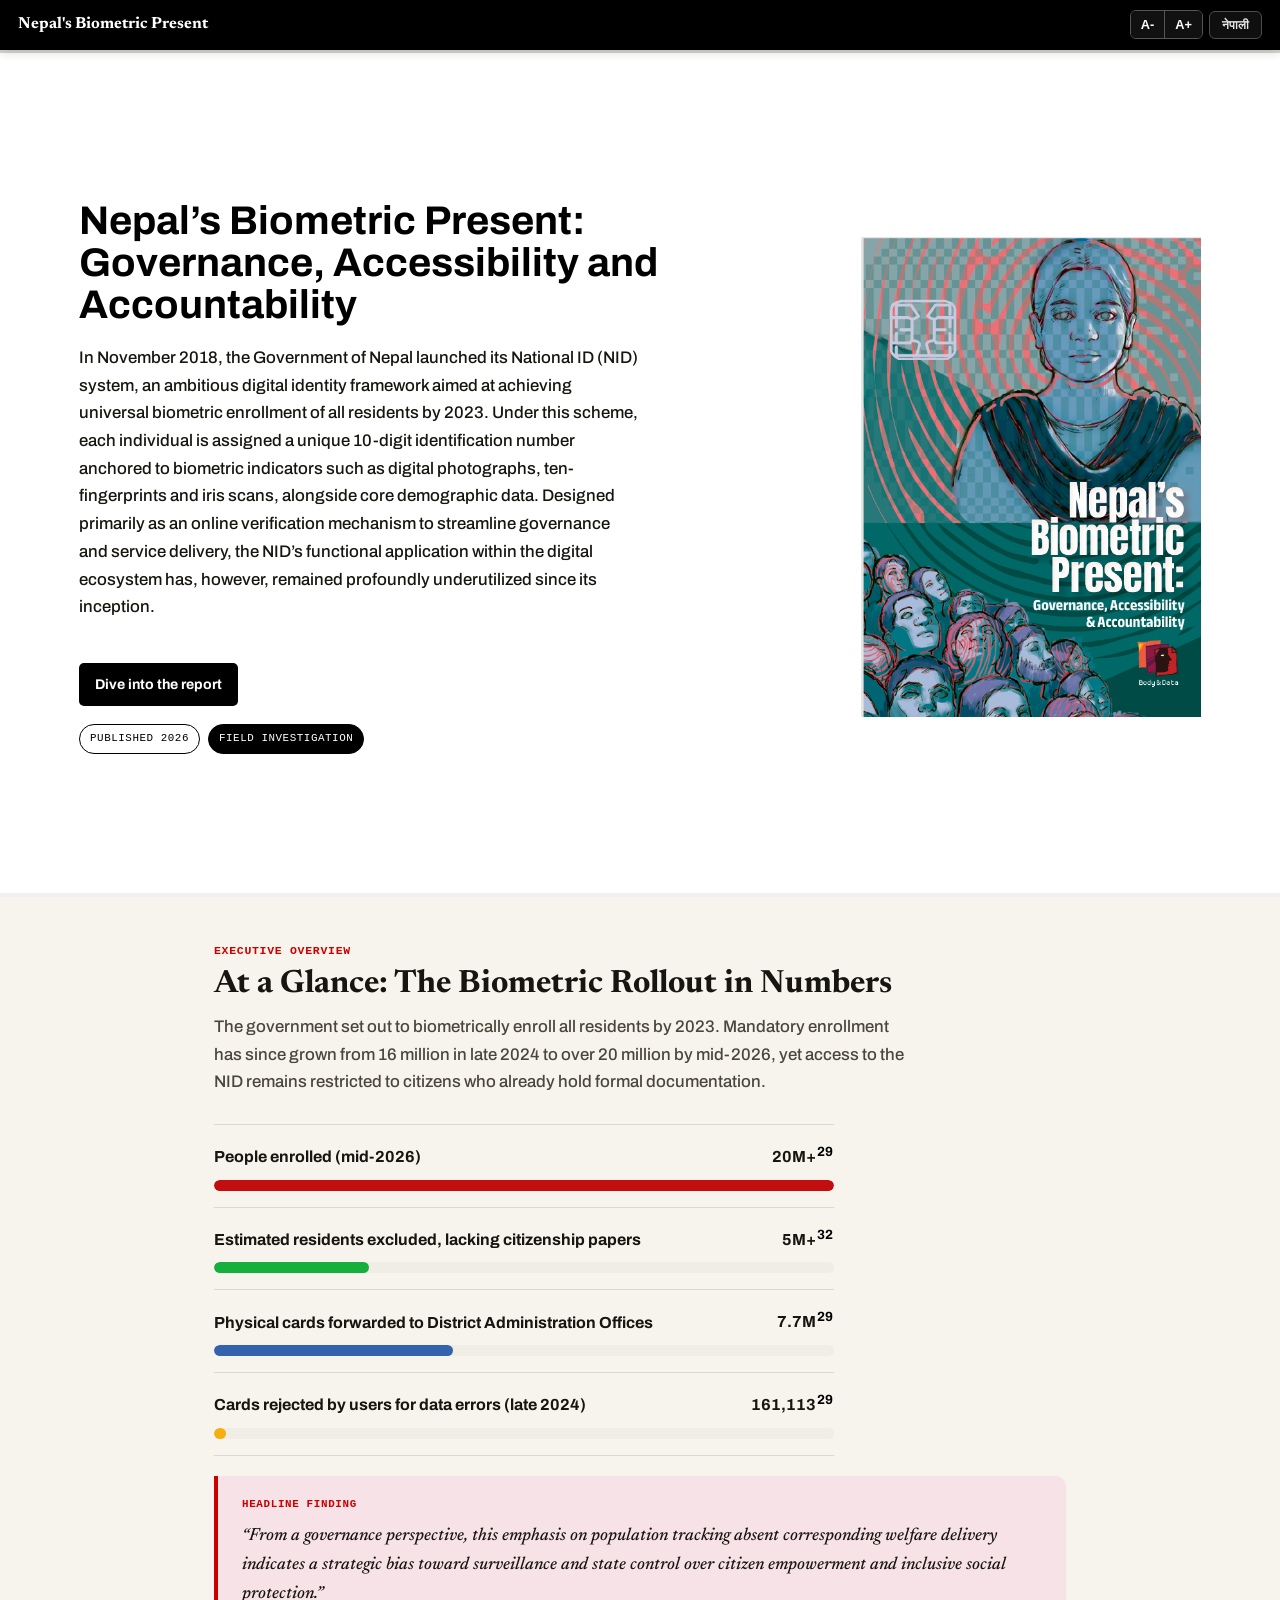
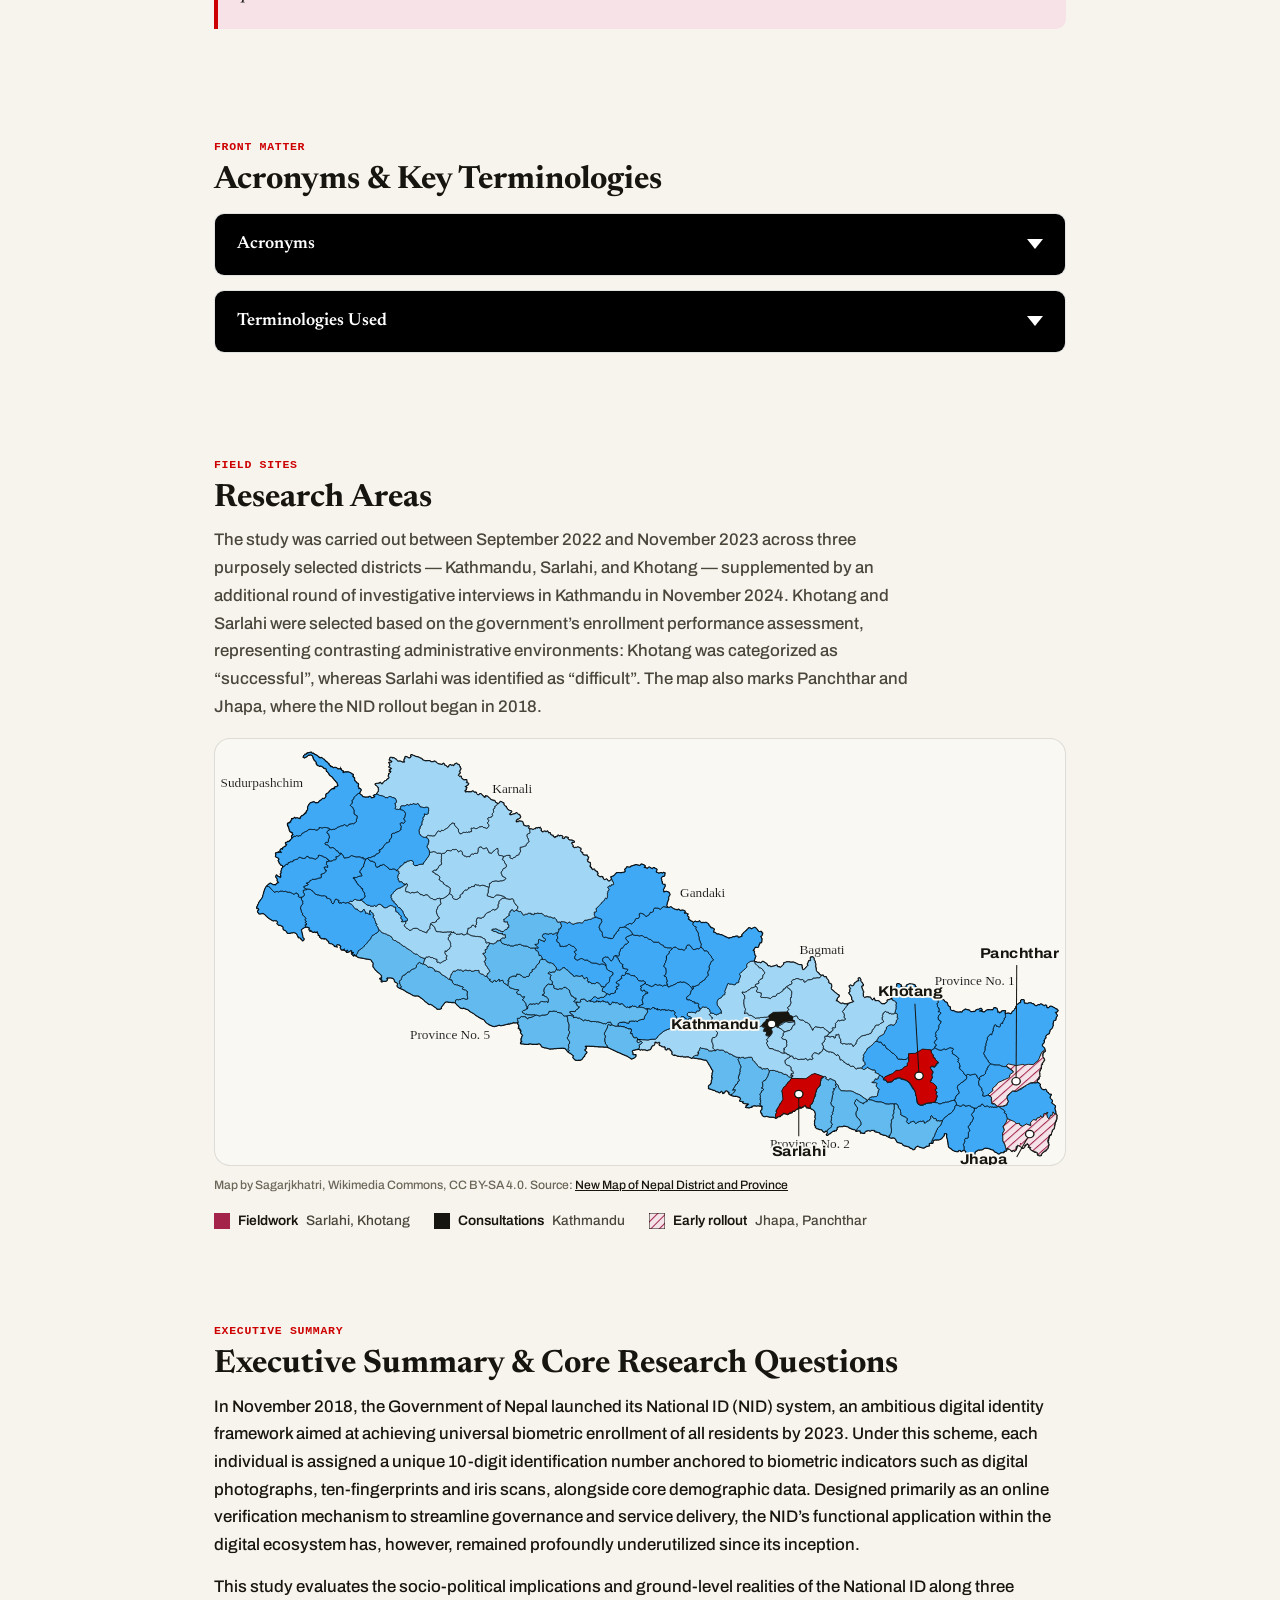
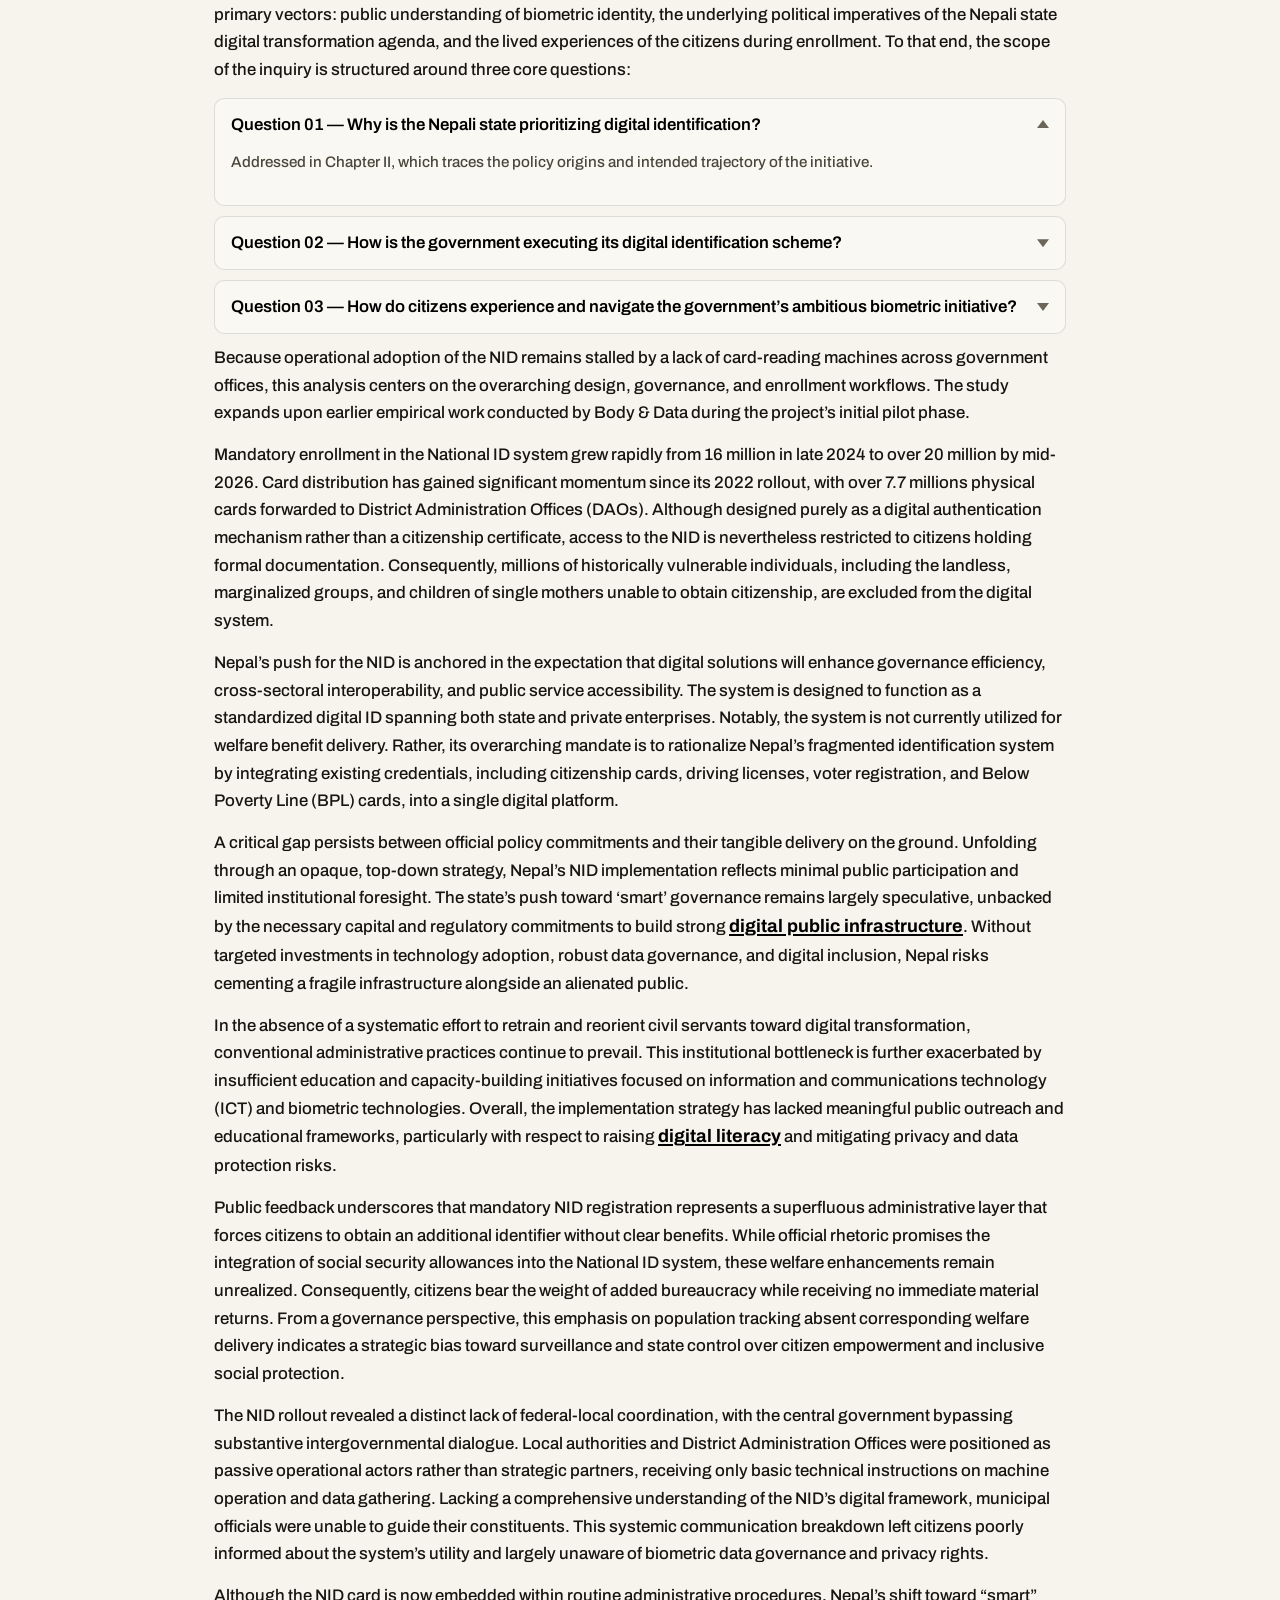
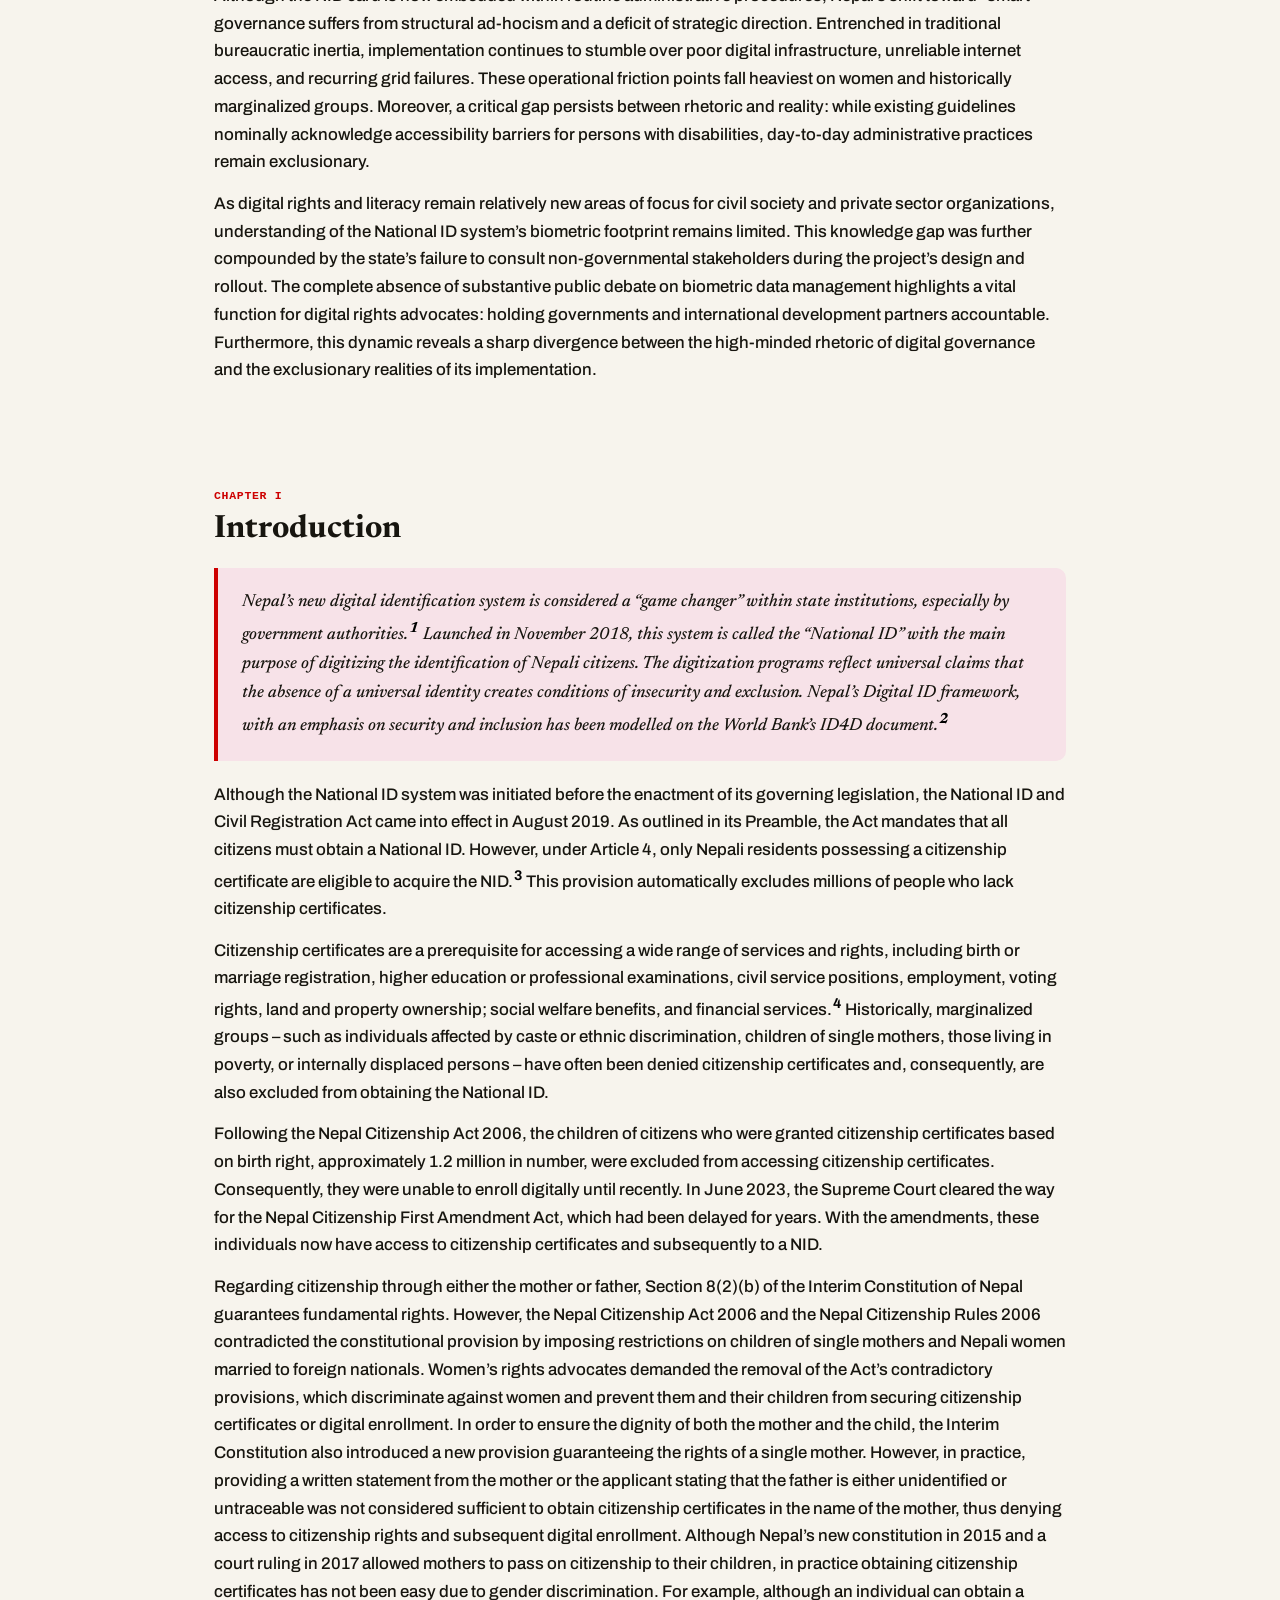
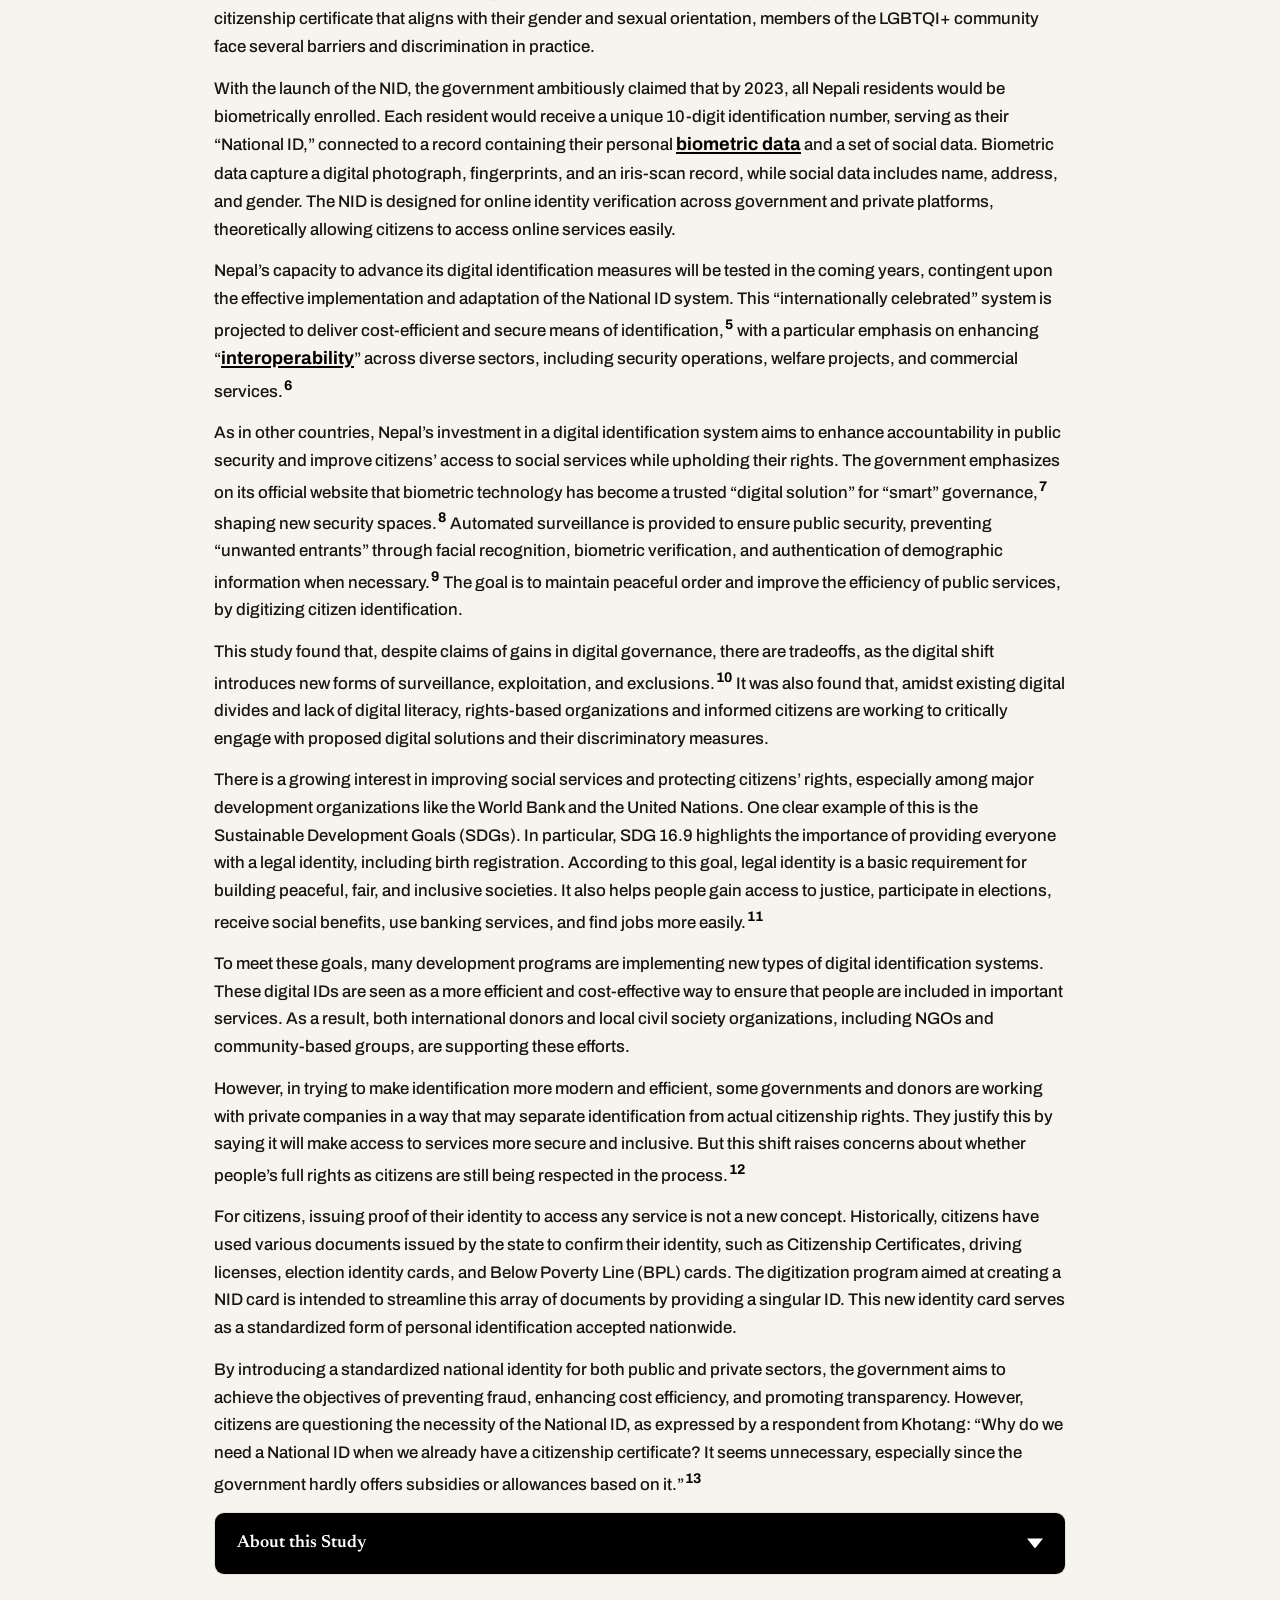
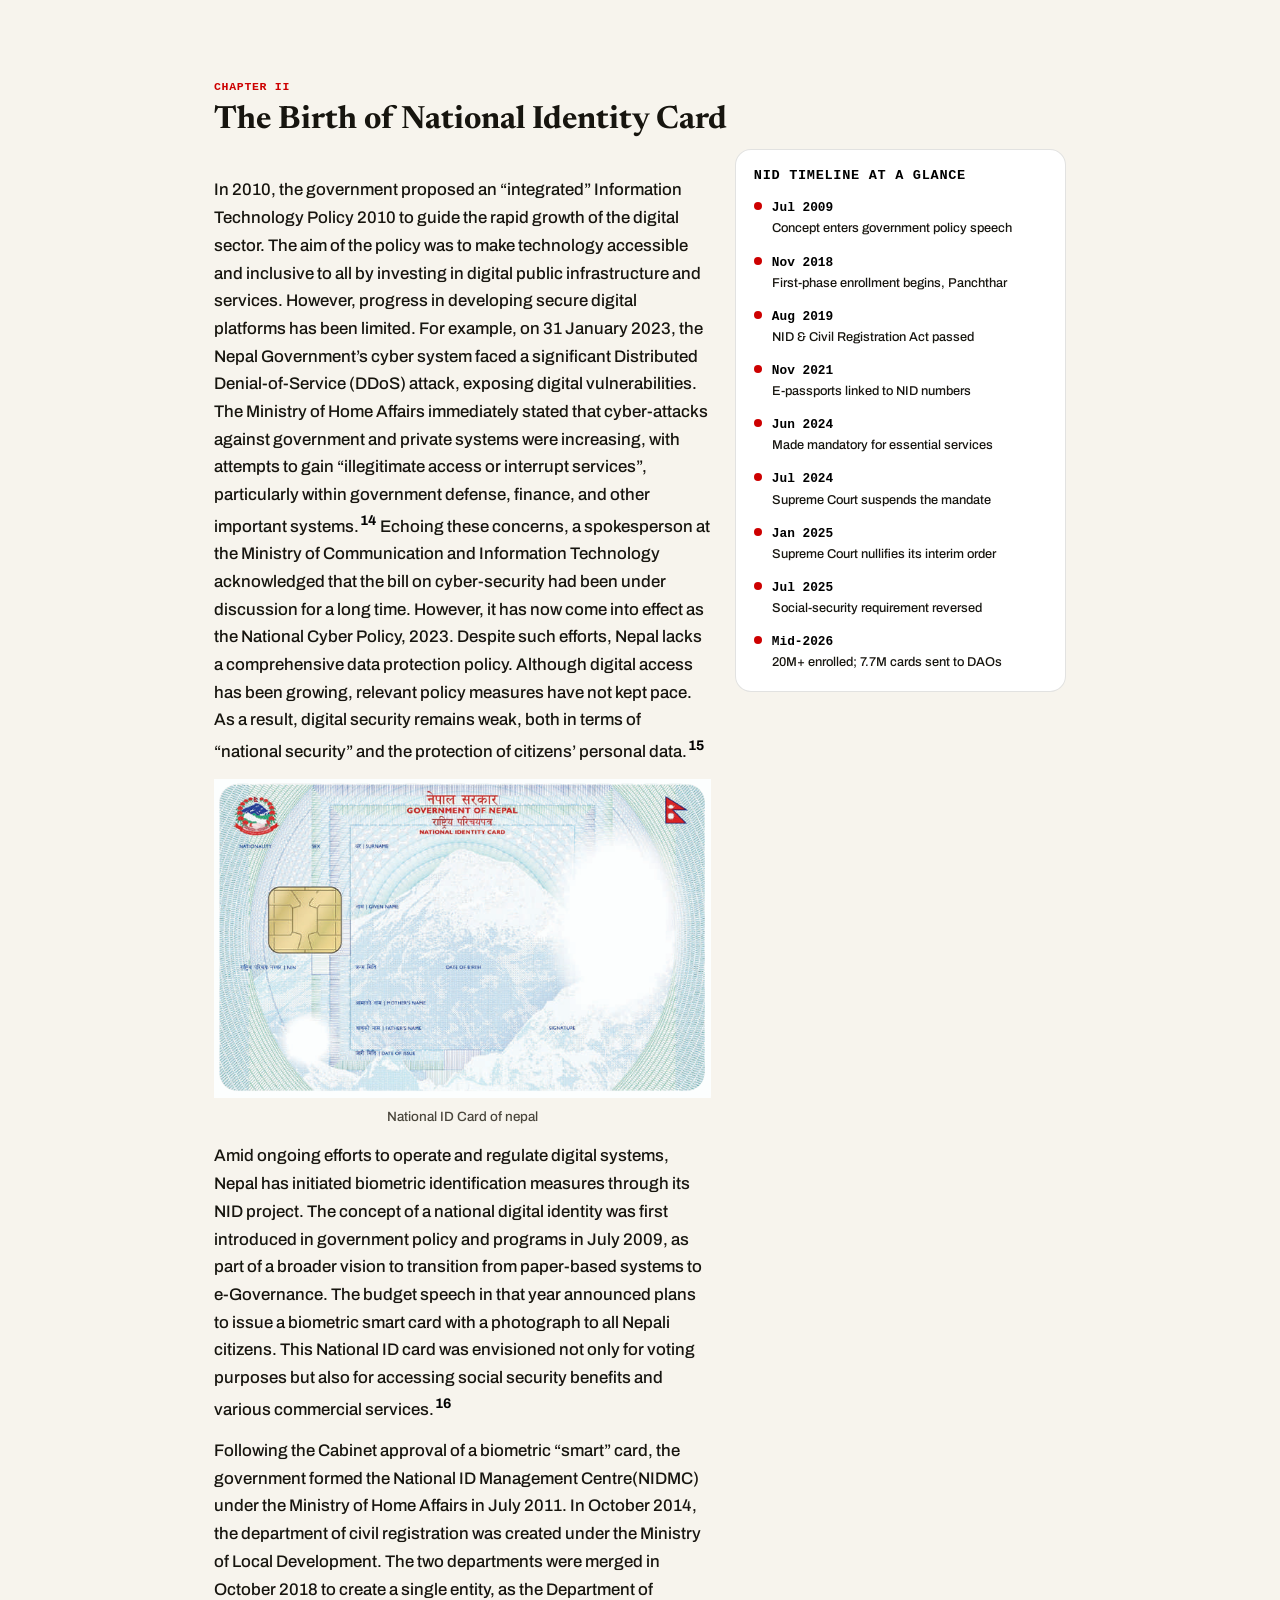
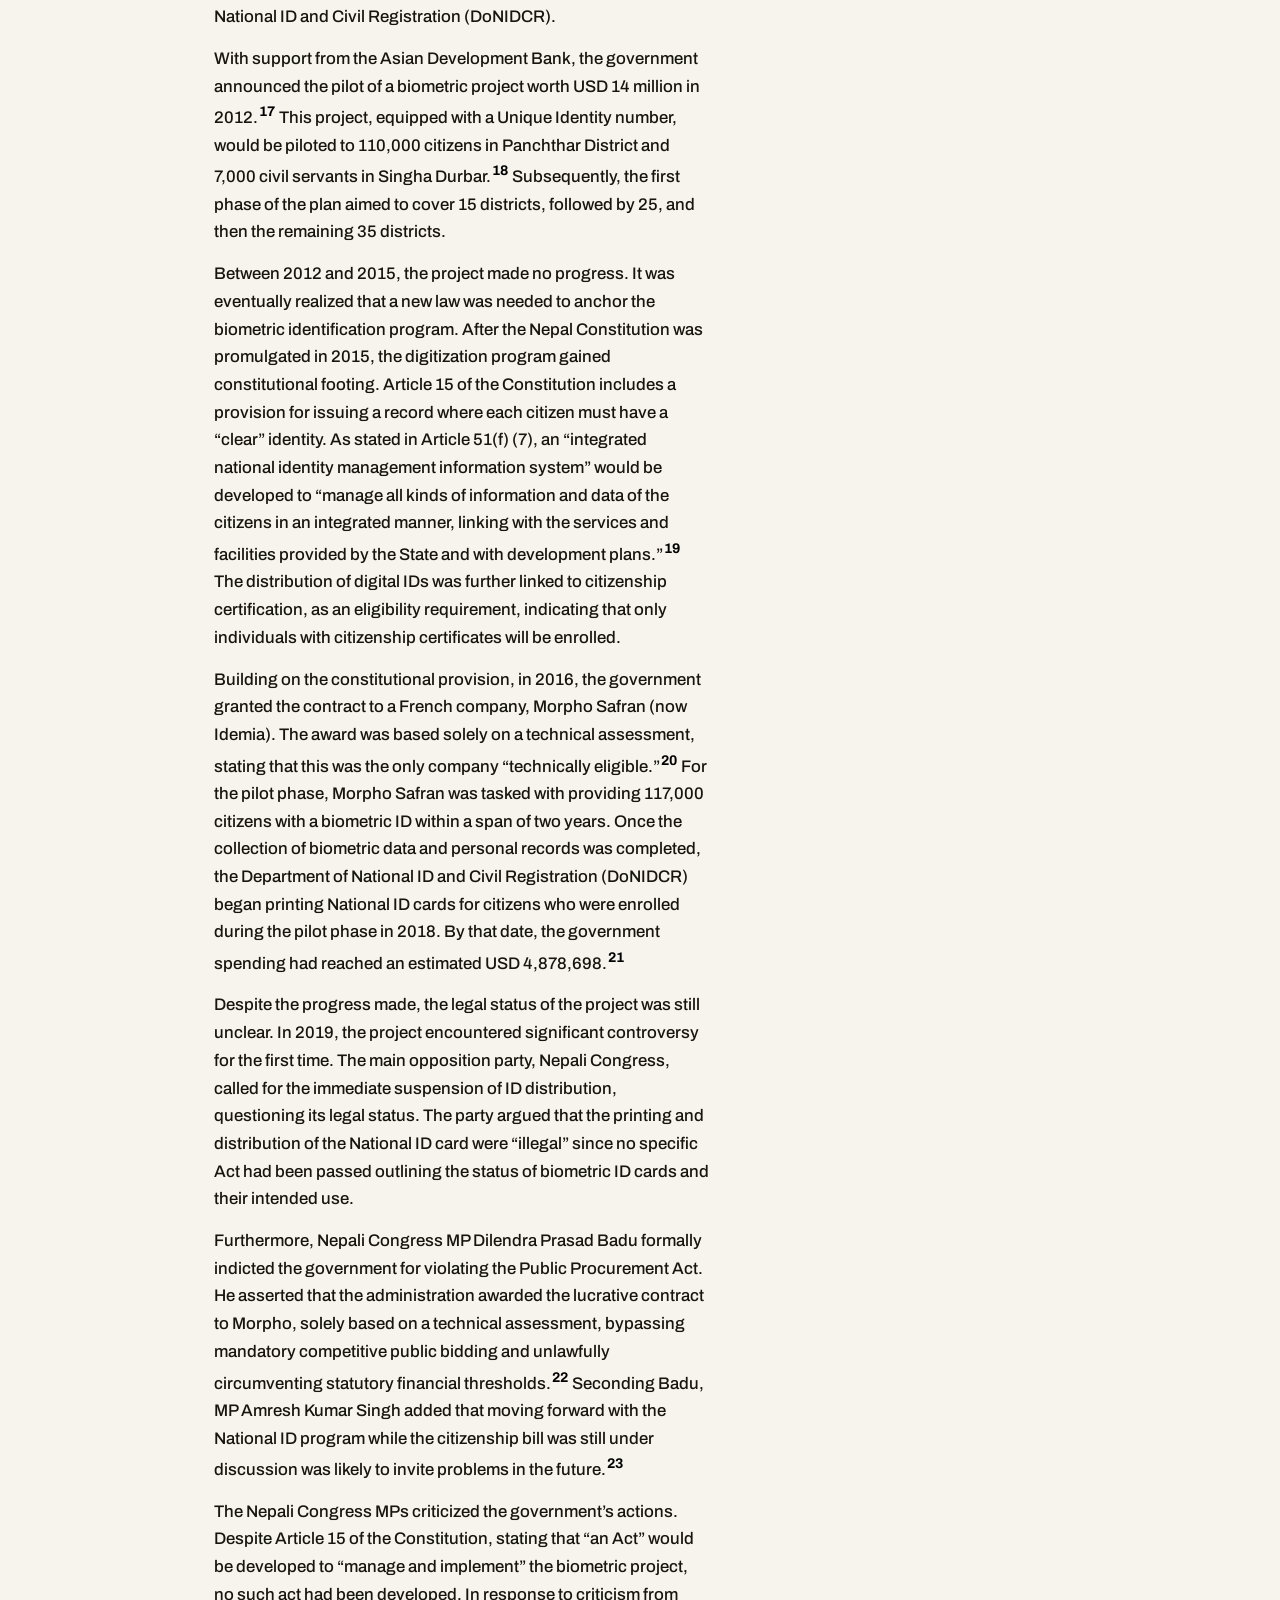
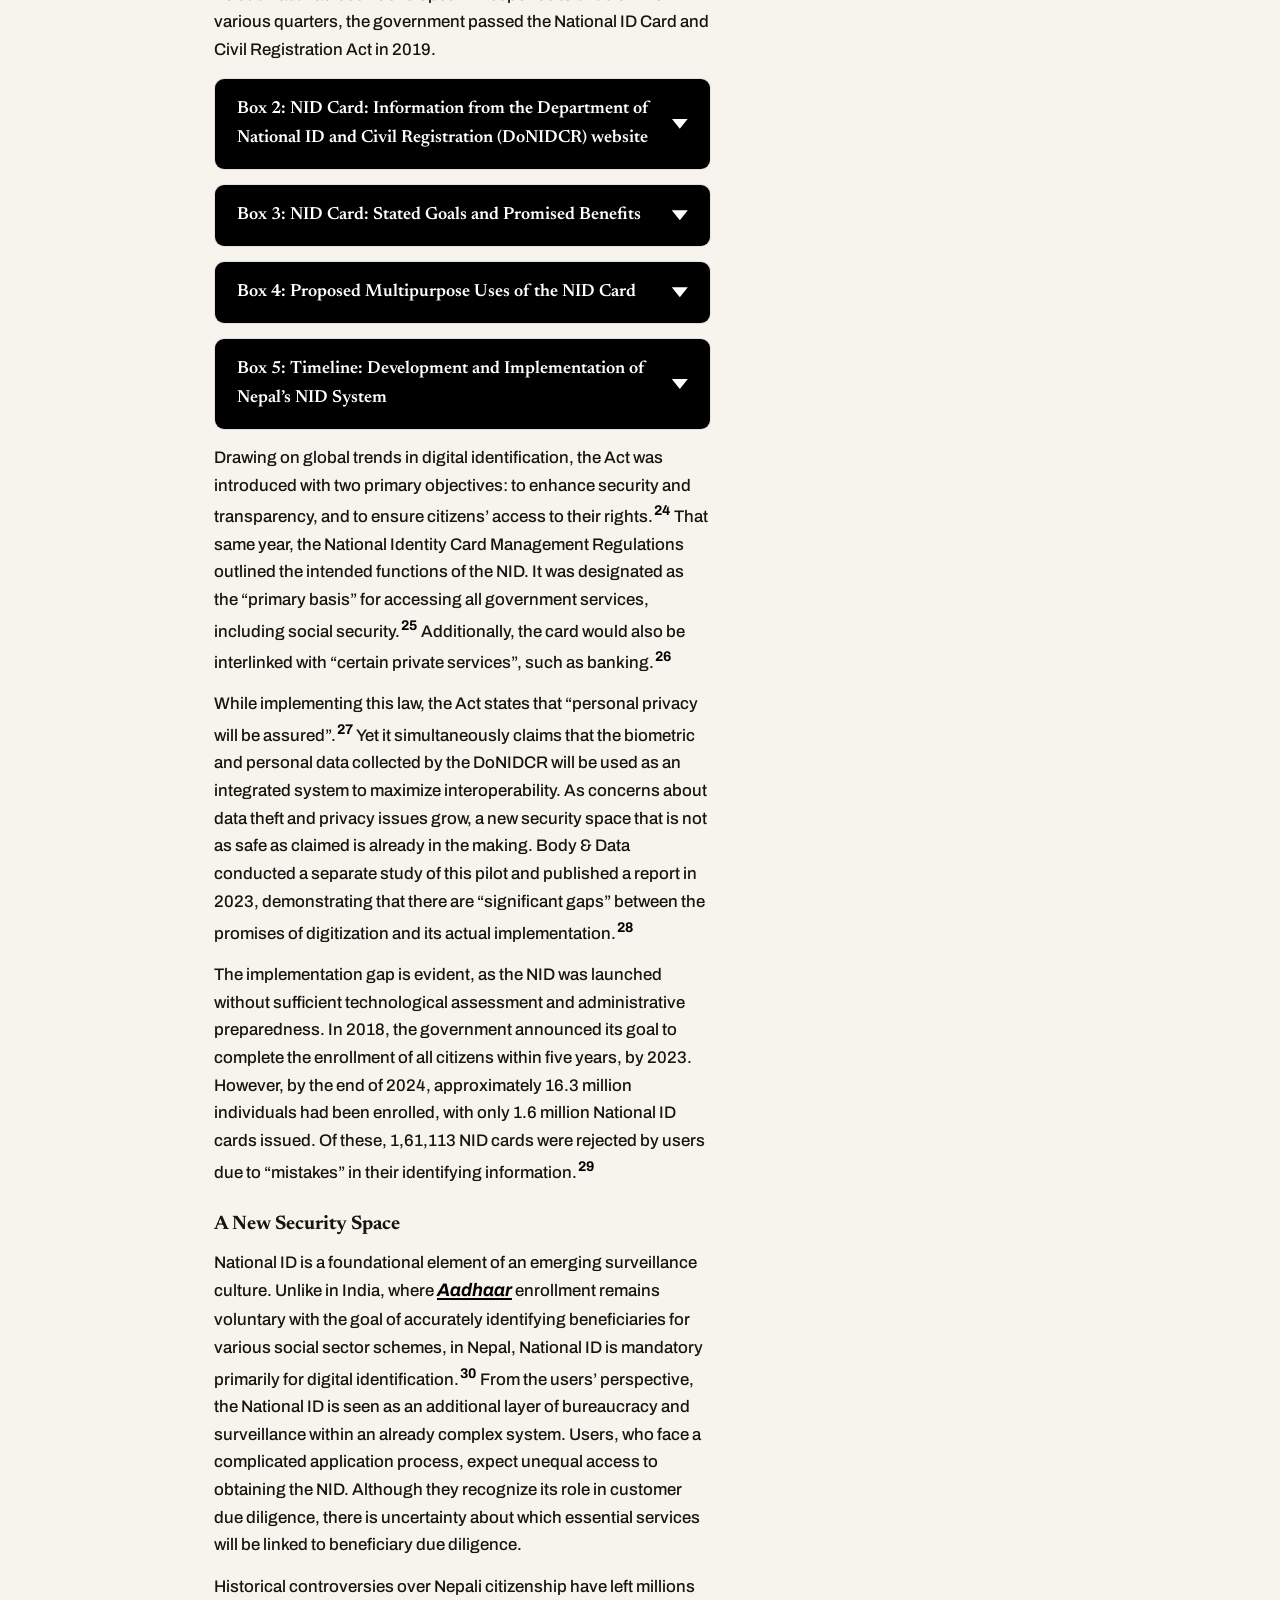
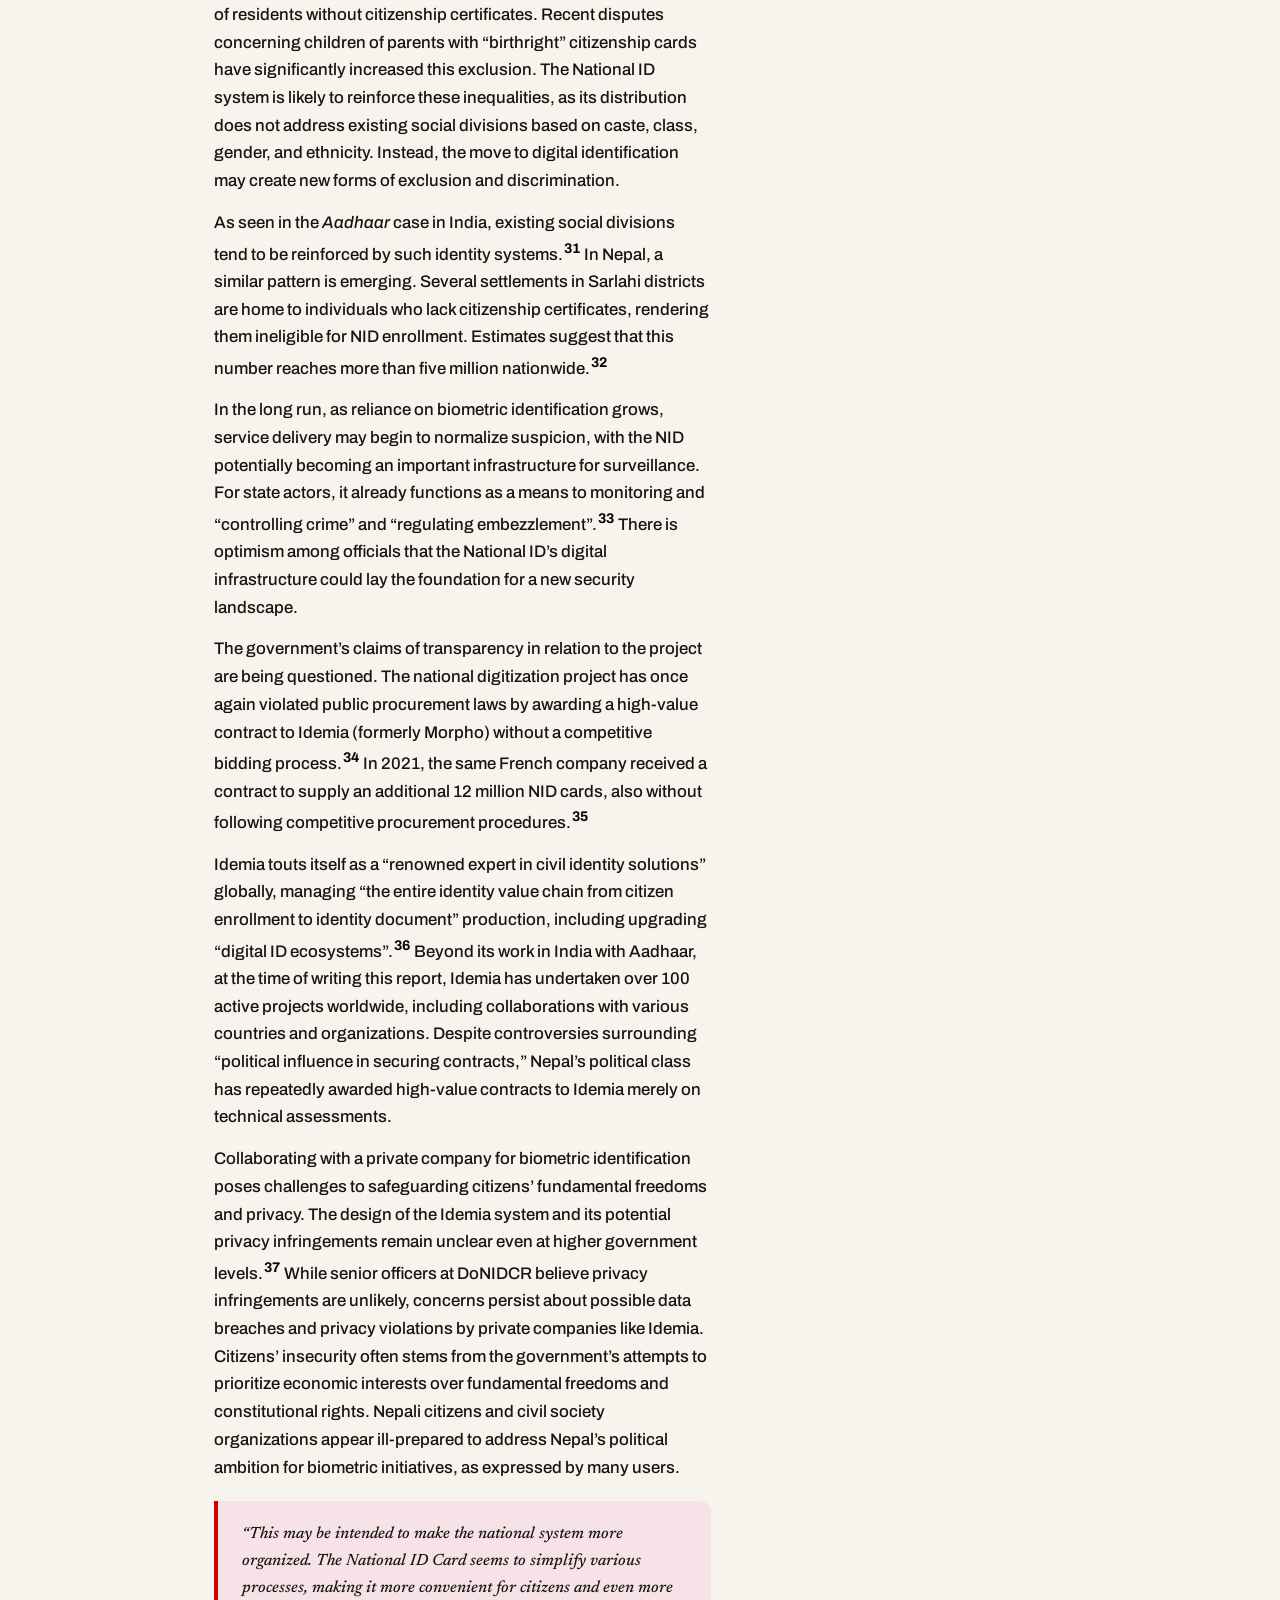
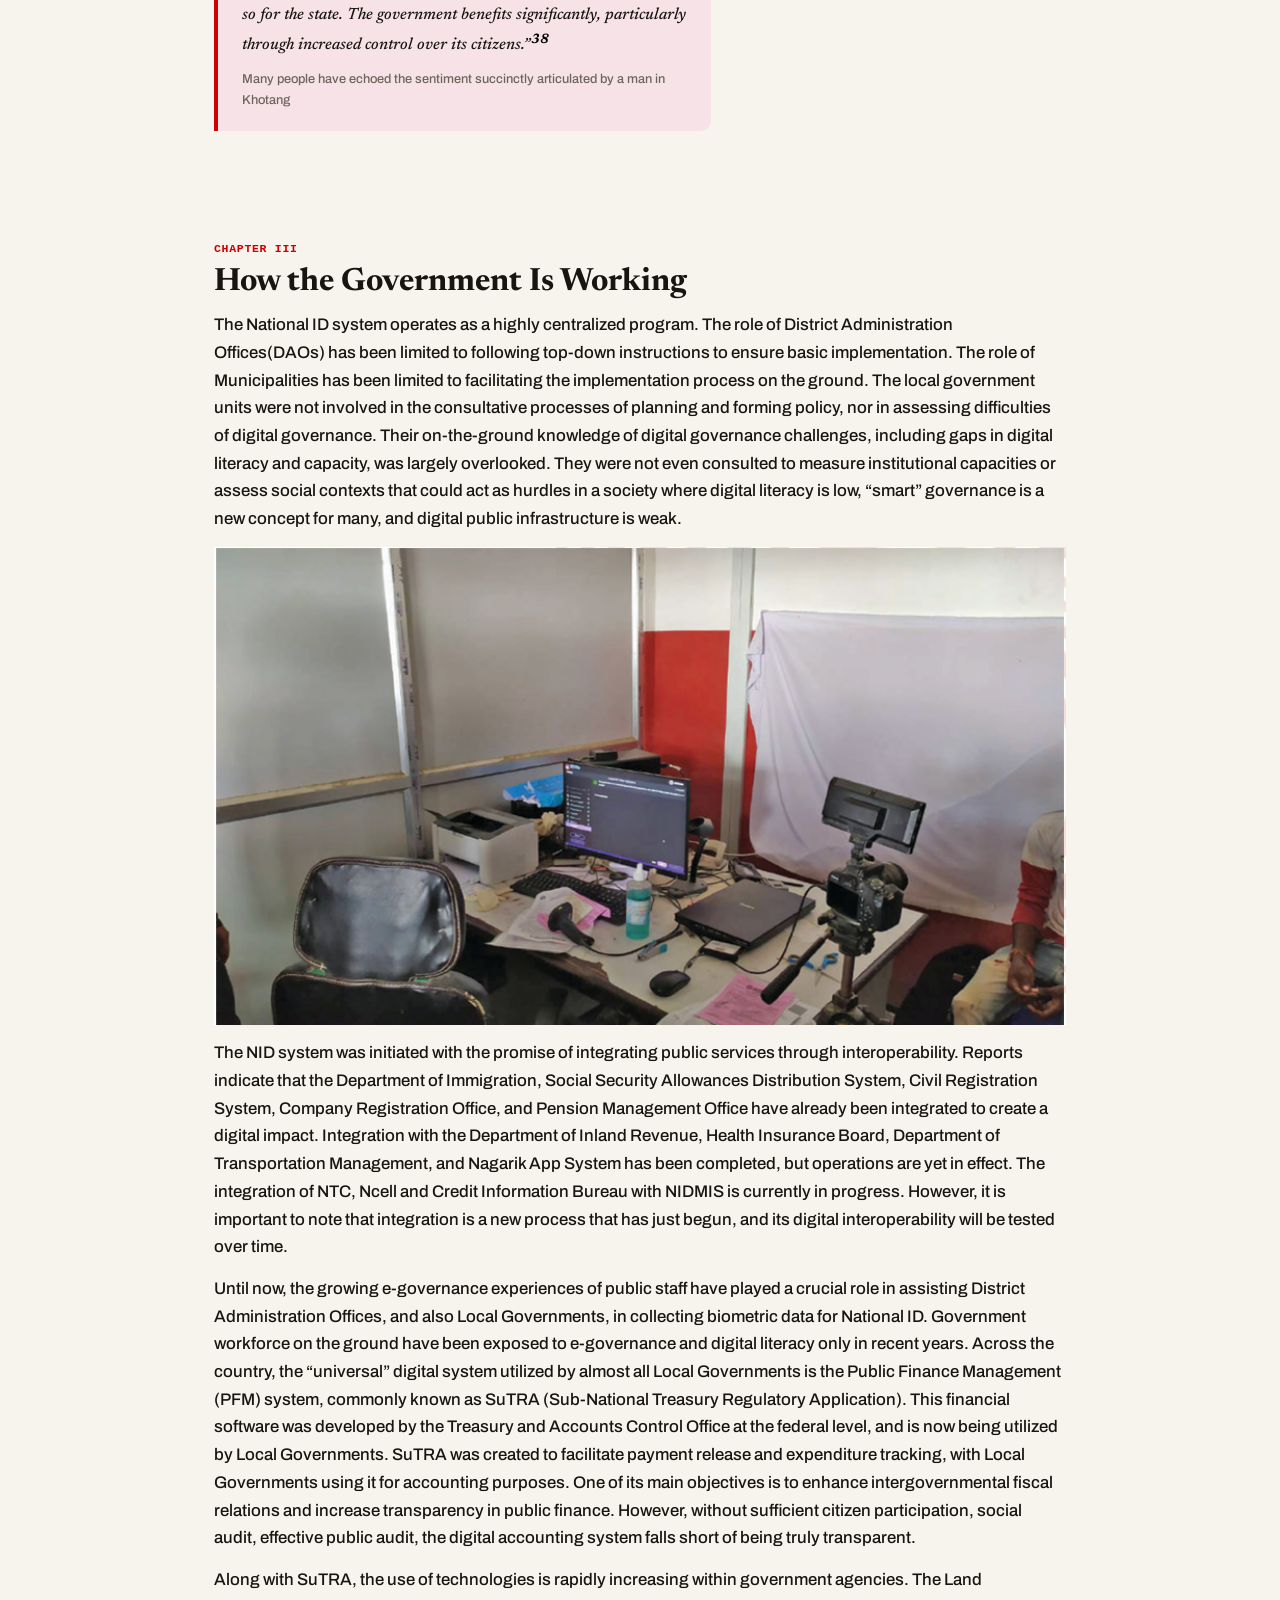
==== commit 25f539cb: "initial commit" ====
--- a/index.html
+++ b/index.html
@@ -87,6 +87,7 @@
   <p style="margin-top:6px;">bodyanddata.org</p>
 </footer>
 
+<script src="translations.js"></script>
 <script src="script.js" defer></script>
 
 <script id="report-data" type="application/json">{"sections":[{"id":"glance","content":[{"tag":"section","children":[{"tag":"p","children":["Executive Overview"],"attributes":{"class":"section-eyebrow"}},{"tag":"h2","children":["At a Glance: The Biometric Rollout in Numbers"],"attributes":{"class":"section-title"}},{"tag":"p","children":["The government set out to biometrically enroll all residents by 2023. Mandatory enrollment has since grown from 16 million in late 2024 to over 20 million by mid-2026, yet access to the NID remains restricted to citizens who already hold formal documentation."],"attributes":{"class":"section-lead"}},{"tag":"ul","children":[{"tag":"li","children":[{"tag":"div","children":[{"tag":"span","children":["People enrolled (mid-2026)"],"attributes":{"class":"label"}},{"tag":"span","children":["20M+",{"tag":"sup","children":["29"],"attributes":{"class":"fn","data-fn":"(Interview, 12 December 2024). As this report goes to print, mandatory National ID enrollment has surged from 16 million in late 2024 to over 20 million by mid-2026. Distribution has also accelerated since its 2022 rollout, with over 7.7 million physical cards dispatched to District Administration Offices (DAOs), (see, DoNIDCR 2026)."}}],"attributes":{"class":"value"}}],"attributes":{"class":"row"}},{"tag":"div","children":[{"tag":"div","children":[],"attributes":{"class":"fill red","style":"width:100.0%"}}],"attributes":{"class":"track"}}]},{"tag":"li","children":[{"tag":"div","children":[{"tag":"span","children":["Estimated residents excluded, lacking citizenship papers"],"attributes":{"class":"label"}},{"tag":"span","children":["5M+",{"tag":"sup","children":["32"],"attributes":{"class":"fn","data-fn":"(Shrestha and Mulmi, 2016: 13)."}}],"attributes":{"class":"value"}}],"attributes":{"class":"row"}},{"tag":"div","children":[{"tag":"div","children":[],"attributes":{"class":"fill green","style":"width:25.0%"}}],"attributes":{"class":"track"}}]},{"tag":"li","children":[{"tag":"div","children":[{"tag":"span","children":["Physical cards forwarded to District Administration Offices"],"attributes":{"class":"label"}},{"tag":"span","children":["7.7M",{"tag":"sup","children":["29"],"attributes":{"class":"fn","data-fn":"(Interview, 12 December 2024). As this report goes to print, mandatory National ID enrollment has surged from 16 million in late 2024 to over 20 million by mid-2026. Distribution has also accelerated since its 2022 rollout, with over 7.7 million physical cards dispatched to District Administration Offices (DAOs), (see, DoNIDCR 2026)."}}],"attributes":{"class":"value"}}],"attributes":{"class":"row"}},{"tag":"div","children":[{"tag":"div","children":[],"attributes":{"class":"fill blue","style":"width:38.5%"}}],"attributes":{"class":"track"}}]},{"tag":"li","children":[{"tag":"div","children":[{"tag":"span","children":["Cards rejected by users for data errors (late 2024)"],"attributes":{"class":"label"}},{"tag":"span","children":["161,113",{"tag":"sup","children":["29"],"attributes":{"class":"fn","data-fn":"(Interview, 12 December 2024). As this report goes to print, mandatory National ID enrollment has surged from 16 million in late 2024 to over 20 million by mid-2026. Distribution has also accelerated since its 2022 rollout, with over 7.7 million physical cards dispatched to District Administration Offices (DAOs), (see, DoNIDCR 2026)."}}],"attributes":{"class":"value"}}],"attributes":{"class":"row"}},{"tag":"div","children":[{"tag":"div","children":[],"attributes":{"class":"fill yellow","style":"width:0.8%"}}],"attributes":{"class":"track"}}]}],"attributes":{"class":"stat-bars"}},{"tag":"div","children":[{"tag":"div","children":["Headline Finding"],"attributes":{"class":"lbl"}},{"tag":"p","children":["“From a governance perspective, this emphasis on population tracking absent corresponding welfare delivery indicates a strategic bias toward surveillance and state control over citizen empowerment and inclusive social protection.”"]}],"attributes":{"class":"finding-box"}}],"attributes":{"class":"section","id":"glance"}}]},{"id":"front-matter","content":[{"tag":"section","children":[{"tag":"p","children":["Front Matter"],"attributes":{"class":"section-eyebrow"}},{"tag":"h2","children":["Acronyms & Key Terminologies"],"attributes":{"class":"section-title"}},{"tag":"details","children":[{"tag":"summary","children":["Acronyms"]},{"tag":"div","children":[{"tag":"div","children":[{"tag":"span","children":["BPL"],"attributes":{"class":"code"}},{"tag":"span","children":["Below Poverty Line"]}],"attributes":{"class":"acr-row"}},{"tag":"div","children":[{"tag":"span","children":["CBO"],"attributes":{"class":"code"}},{"tag":"span","children":["Community Based Organization"]}],"attributes":{"class":"acr-row"}},{"tag":"div","children":[{"tag":"span","children":["CDO"],"attributes":{"class":"code"}},{"tag":"span","children":["Chief District Officer"]}],"attributes":{"class":"acr-row"}},{"tag":"div","children":[{"tag":"span","children":["CSO"],"attributes":{"class":"code"}},{"tag":"span","children":["Civil Society Organization"]}],"attributes":{"class":"acr-row"}},{"tag":"div","children":[{"tag":"span","children":["DAO"],"attributes":{"class":"code"}},{"tag":"span","children":["District Administration Office"]}],"attributes":{"class":"acr-row"}},{"tag":"div","children":[{"tag":"span","children":["DoNIDCR"],"attributes":{"class":"code"}},{"tag":"span","children":["Department of National ID and Civil Registration"]}],"attributes":{"class":"acr-row"}},{"tag":"div","children":[{"tag":"span","children":["DPI"],"attributes":{"class":"code"}},{"tag":"span","children":["Digital Public Infrastructure"]}],"attributes":{"class":"acr-row"}},{"tag":"div","children":[{"tag":"span","children":["GDPR"],"attributes":{"class":"code"}},{"tag":"span","children":["General Data Protection Regulation"]}],"attributes":{"class":"acr-row"}},{"tag":"div","children":[{"tag":"span","children":["ICT"],"attributes":{"class":"code"}},{"tag":"span","children":["Information and Communications Technology"]}],"attributes":{"class":"acr-row"}},{"tag":"div","children":[{"tag":"span","children":["ID"],"attributes":{"class":"code"}},{"tag":"span","children":["Identification, Identity Document"]}],"attributes":{"class":"acr-row"}},{"tag":"div","children":[{"tag":"span","children":["IDEEA"],"attributes":{"class":"code"}},{"tag":"span","children":["ID Enabling Environment Assessment"]}],"attributes":{"class":"acr-row"}},{"tag":"div","children":[{"tag":"span","children":["NID"],"attributes":{"class":"code"}},{"tag":"span","children":["National ID/Identity"]}],"attributes":{"class":"acr-row"}},{"tag":"div","children":[{"tag":"span","children":["NIN"],"attributes":{"class":"code"}},{"tag":"span","children":["National Identity Number"]}],"attributes":{"class":"acr-row"}},{"tag":"div","children":[{"tag":"span","children":["NIDMIC"],"attributes":{"class":"code"}},{"tag":"span","children":["National Identity Management Information Center"]}],"attributes":{"class":"acr-row"}},{"tag":"div","children":[{"tag":"span","children":["NIDMIS"],"attributes":{"class":"code"}},{"tag":"span","children":["National Identity Management Information System"]}],"attributes":{"class":"acr-row"}},{"tag":"div","children":[{"tag":"span","children":["NGO"],"attributes":{"class":"code"}},{"tag":"span","children":["Non-governmental Organization"]}],"attributes":{"class":"acr-row"}},{"tag":"div","children":[{"tag":"span","children":["PIN"],"attributes":{"class":"code"}},{"tag":"span","children":["Personal Identification Number"]}],"attributes":{"class":"acr-row"}},{"tag":"div","children":[{"tag":"span","children":["PWD"],"attributes":{"class":"code"}},{"tag":"span","children":["People with Disabilities"]}],"attributes":{"class":"acr-row"}},{"tag":"div","children":[{"tag":"span","children":["SDG"],"attributes":{"class":"code"}},{"tag":"span","children":["Sustainable Development Goal"]}],"attributes":{"class":"acr-row"}},{"tag":"div","children":[{"tag":"span","children":["UIDAI"],"attributes":{"class":"code"}},{"tag":"span","children":["Unique Identification Authority of India"]}],"attributes":{"class":"acr-row"}},{"tag":"div","children":[{"tag":"span","children":["UIN"],"attributes":{"class":"code"}},{"tag":"span","children":["Unique ID/identity number"]}],"attributes":{"class":"acr-row"}},{"tag":"div","children":[{"tag":"span","children":["WPF"],"attributes":{"class":"code"}},{"tag":"span","children":["World Privacy Forum"]}],"attributes":{"class":"acr-row","style":"border-bottom:none;"}}],"attributes":{"class":"acc-body","id":"acronyms-list"}}],"attributes":{"class":"acc"}},{"tag":"details","children":[{"tag":"summary","children":["Terminologies Used"]},{"tag":"div","children":[{"tag":"p","children":["The terms used in this study have been selected based on the definitions outlined below. Our sources include global legislation such as the General Data Protection Regulation (GDPR), academia, industry leaders in cybersecurity, civil society organizations (CSOs), as well as users and communities."],"attributes":{"class":"section-lead"}},{"tag":"div","children":[{"tag":"button","children":["All"],"attributes":{"class":"filter-chip active","data-cat":"all"}},{"tag":"button","children":["Identity & Biometrics"],"attributes":{"class":"filter-chip","data-cat":"identity"}},{"tag":"button","children":["Data & Privacy"],"attributes":{"class":"filter-chip","data-cat":"privacy"}},{"tag":"button","children":["Digital Systems"],"attributes":{"class":"filter-chip","data-cat":"systems"}}],"attributes":{"class":"filter-row","id":"termFilters"}},{"tag":"div","children":[{"tag":"div","children":[{"tag":"div","children":["Aadhaar Card/Aadhaar Number"],"attributes":{"class":"t"}},{"tag":"div","children":["It is a 12-digit unique number issued by the Unique Identification Authority of India (UIDAI) to residents of India upon completion of a prescribed verification process. Any resident, irrespective of age or gender, can voluntarily enroll to obtain an Aadhaar number. While it functions as proof of identity, it does not grant citizenship or domicile rights."],"attributes":{"class":"d"}}],"attributes":{"class":"term-card","data-cat":"identity","data-term":"Aadhaar Card/Aadhaar Number","data-def":"It is a 12-digit unique number issued by the Unique Identification Authority of India (UIDAI) to residents of India upon completion of a prescribed verification process. Any resident, irrespective of age or gender, can voluntarily enroll to obtain an Aadhaar number. While it functions as proof of identity, it does not grant citizenship or domicile rights."}},{"tag":"div","children":[{"tag":"div","children":["Biometric Data"],"attributes":{"class":"t"}},{"tag":"div","children":["Personal data that captures an individual’s physical, physiological, or behavioral characteristics through technological processing and is used to confirm their unique identity as biometric data. This can include, but is not limited to, voice recognition, fingerprint scanning, facial recognition, iris recognition, and heart-rate sensors. When such data is collected and utilized without strong legal protections, it opens the door to extrajudicial surveillance by state and private entities, posing serious risks to data privacy as individuals’ bodies become quantifiable elements of their identity."],"attributes":{"class":"d"}}],"attributes":{"class":"term-card","data-cat":"identity","data-term":"Biometric Data","data-def":"Personal data that captures an individual’s physical, physiological, or behavioral characteristics through technological processing and is used to confirm their unique identity as biometric data. This can include, but is not limited to, voice recognition, fingerprint scanning, facial recognition, iris recognition, and heart-rate sensors. When such data is collected and utilized without strong legal protections, it opens the door to extrajudicial surveillance by state and private entities, posing serious risks to data privacy as individuals’ bodies become quantifiable elements of their identity."}},{"tag":"div","children":[{"tag":"div","children":["Cybersecurity"],"attributes":{"class":"t"}},{"tag":"div","children":["The application of technologies, processes, and controls to protect systems, networks, programs, devices, and data from cyber-attacks, and to prevent unauthorized access or exploitation."],"attributes":{"class":"d"}}],"attributes":{"class":"term-card","data-cat":"privacy","data-term":"Cybersecurity","data-def":"The application of technologies, processes, and controls to protect systems, networks, programs, devices, and data from cyber-attacks, and to prevent unauthorized access or exploitation."}},{"tag":"div","children":[{"tag":"div","children":["Data Breach"],"attributes":{"class":"t"}},{"tag":"div","children":["A cybersecurity incident in which information is stolen or accessed from a system without the knowledge or authorization of its owner. It results in the exposure of confidential, sensitive, or protected data to unauthorized entities. The compromised files may be viewed, shared, or altered without permission. Data breaches can affect individuals, businesses, and governments, and anyone lacking proper safeguards can inadvertently endanger others."],"attributes":{"class":"d"}}],"attributes":{"class":"term-card","data-cat":"privacy","data-term":"Data Breach","data-def":"A cybersecurity incident in which information is stolen or accessed from a system without the knowledge or authorization of its owner. It results in the exposure of confidential, sensitive, or protected data to unauthorized entities. The compromised files may be viewed, shared, or altered without permission. Data breaches can affect individuals, businesses, and governments, and anyone lacking proper safeguards can inadvertently endanger others."}},{"tag":"div","children":[{"tag":"div","children":["Datafication"],"attributes":{"class":"t"}},{"tag":"div","children":["The process of transforming various aspects of life, such as human activities, behaviors and interactions, into quantifiable data that can be stored, analyzed and used. This includes not only traditional data like names or addresses but also digital traces such as location history, social media activity, and biometric details such as facial features and fingerprints."],"attributes":{"class":"d"}}],"attributes":{"class":"term-card","data-cat":"identity","data-term":"Datafication","data-def":"The process of transforming various aspects of life, such as human activities, behaviors and interactions, into quantifiable data that can be stored, analyzed and used. This includes not only traditional data like names or addresses but also digital traces such as location history, social media activity, and biometric details such as facial features and fingerprints."}},{"tag":"div","children":[{"tag":"div","children":["Data Minimization"],"attributes":{"class":"t"}},{"tag":"div","children":["A foundational privacy principle requiring organizations to collect, process, and retain only the personal data strictly necessary for a specific objective. It enforces adequacy, relevance, and strict storage limitations to drastically reduce organizational liability and exposure during a data breach. Data minimization safeguards user privacy, mitigates cyber risk, and fosters public trust through responsible data governance."],"attributes":{"class":"d"}}],"attributes":{"class":"term-card","data-cat":"privacy","data-term":"Data Minimization","data-def":"A foundational privacy principle requiring organizations to collect, process, and retain only the personal data strictly necessary for a specific objective. It enforces adequacy, relevance, and strict storage limitations to drastically reduce organizational liability and exposure during a data breach. Data minimization safeguards user privacy, mitigates cyber risk, and fosters public trust through responsible data governance."}},{"tag":"div","children":[{"tag":"div","children":["Demographic Data"],"attributes":{"class":"t"}},{"tag":"div","children":["Socioeconomic information or variables include name, age, gender, address, marital status, religion, caste, ethnicity, race, employment status, and income level. These variables can be statistically expressed to represent different population groups."],"attributes":{"class":"d"}}],"attributes":{"class":"term-card","data-cat":"identity","data-term":"Demographic Data","data-def":"Socioeconomic information or variables include name, age, gender, address, marital status, religion, caste, ethnicity, race, employment status, and income level. These variables can be statistically expressed to represent different population groups."}},{"tag":"div","children":[{"tag":"div","children":["Digital Literacy"],"attributes":{"class":"t"}},{"tag":"div","children":["It builds on basic literacy skills to provide an understanding of how digital technology works and how to use it effectively. It includes skills such as evaluating online information, using digital devices, navigating the internet, and being aware of key issues such as privacy, cybersecurity, informed consent, and data breaches."],"attributes":{"class":"d"}}],"attributes":{"class":"term-card","data-cat":"systems","data-term":"Digital Literacy","data-def":"It builds on basic literacy skills to provide an understanding of how digital technology works and how to use it effectively. It includes skills such as evaluating online information, using digital devices, navigating the internet, and being aware of key issues such as privacy, cybersecurity, informed consent, and data breaches."}},{"tag":"div","children":[{"tag":"div","children":["Digital Identity (Digital ID)"],"attributes":{"class":"t"}},{"tag":"div","children":["An online representation of an individual constructed from both explicit data we provide, such as account sign-ups, posts, and photos, and implicit data collected through our actions, like browsing history and purchase patterns."],"attributes":{"class":"d"}}],"attributes":{"class":"term-card","data-cat":"identity","data-term":"Digital Identity (Digital ID)","data-def":"An online representation of an individual constructed from both explicit data we provide, such as account sign-ups, posts, and photos, and implicit data collected through our actions, like browsing history and purchase patterns."}},{"tag":"div","children":[{"tag":"div","children":["Digitalization"],"attributes":{"class":"t"}},{"tag":"div","children":["The process of using digitized information and digital technologies to transform public and private sector operations, services, and policies. It is often based on the assumption that digital systems offer greater efficiency, accuracy, and scalability than traditional manual processes."],"attributes":{"class":"d"}}],"attributes":{"class":"term-card","data-cat":"systems","data-term":"Digitalization","data-def":"The process of using digitized information and digital technologies to transform public and private sector operations, services, and policies. It is often based on the assumption that digital systems offer greater efficiency, accuracy, and scalability than traditional manual processes."}},{"tag":"div","children":[{"tag":"div","children":["Digitization"],"attributes":{"class":"t"}},{"tag":"div","children":["The conversion of analog information, records, or objects into a digital form that can be processed by a computer and specialized devices."],"attributes":{"class":"d"}}],"attributes":{"class":"term-card","data-cat":"systems","data-term":"Digitization","data-def":"The conversion of analog information, records, or objects into a digital form that can be processed by a computer and specialized devices."}},{"tag":"div","children":[{"tag":"div","children":["Digital Exclusion"],"attributes":{"class":"t"}},{"tag":"div","children":["The deliberate process of filtering or removing specific subsets of information from a dataset prior to analysis, reporting or machine learning model training. Discarding irrelevant data points, anomalies or sensitive attributes ensures data quality and integrity, prevents statistical skew, and mitigates regulatory risk by restricting sensitive information. It risks introducing bias or discarding critical insights if criteria are overly restrictive."],"attributes":{"class":"d"}}],"attributes":{"class":"term-card","data-cat":"systems","data-term":"Digital Exclusion","data-def":"The deliberate process of filtering or removing specific subsets of information from a dataset prior to analysis, reporting or machine learning model training. Discarding irrelevant data points, anomalies or sensitive attributes ensures data quality and integrity, prevents statistical skew, and mitigates regulatory risk by restricting sensitive information. It risks introducing bias or discarding critical insights if criteria are overly restrictive."}},{"tag":"div","children":[{"tag":"div","children":["Digital Public Infrastructure (DPI)"],"attributes":{"class":"t"}},{"tag":"div","children":["A set of foundational digital systems, mainly identification, payments, and data sharing, that serve as building blocks for delivering digital services. They also serve as an intermediate layer in the digital ecosystem."],"attributes":{"class":"d"}}],"attributes":{"class":"term-card","data-cat":"systems","data-term":"Digital Public Infrastructure (DPI)","data-def":"A set of foundational digital systems, mainly identification, payments, and data sharing, that serve as building blocks for delivering digital services. They also serve as an intermediate layer in the digital ecosystem."}},{"tag":"div","children":[{"tag":"div","children":["Digital Privacy"],"attributes":{"class":"t"}},{"tag":"div","children":["The principle that individuals should control how their digital information is collected, used and shared. It also refers to the ability to safeguard digital information from unauthorized access, misuse, or exposure, ensuring that it remains secure, confidential, and within the individual’s control."],"attributes":{"class":"d"}}],"attributes":{"class":"term-card","data-cat":"privacy","data-term":"Digital Privacy","data-def":"The principle that individuals should control how their digital information is collected, used and shared. It also refers to the ability to safeguard digital information from unauthorized access, misuse, or exposure, ensuring that it remains secure, confidential, and within the individual’s control."}},{"tag":"div","children":[{"tag":"div","children":["E-Passport (Electronic or Biometric Passport)"],"attributes":{"class":"t"}},{"tag":"div","children":["An international travel document that includes identity information such as passport number, name, nationality, and date of birth, along with a microprocessor chip containing biometric data like fingerprints, photos, and signatures. These passports are scanned using specialized devices."],"attributes":{"class":"d"}}],"attributes":{"class":"term-card","data-cat":"identity","data-term":"E-Passport (Electronic or Biometric Passport)","data-def":"An international travel document that includes identity information such as passport number, name, nationality, and date of birth, along with a microprocessor chip containing biometric data like fingerprints, photos, and signatures. These passports are scanned using specialized devices."}},{"tag":"div","children":[{"tag":"div","children":["Identification"],"attributes":{"class":"t"}},{"tag":"div","children":["The foundational process by which a system, device or authority recognizes an entity, typically through a unique identifier like a username, account number, or biometric token. While mandatory for access, personalization, and tracking, it permanently links activity to an entity, increasing privacy risks and the impact of credential compromise."],"attributes":{"class":"d"}}],"attributes":{"class":"term-card","data-cat":"identity","data-term":"Identification","data-def":"The foundational process by which a system, device or authority recognizes an entity, typically through a unique identifier like a username, account number, or biometric token. While mandatory for access, personalization, and tracking, it permanently links activity to an entity, increasing privacy risks and the impact of credential compromise."}},{"tag":"div","children":[{"tag":"div","children":["Information Security"],"attributes":{"class":"t"}},{"tag":"div","children":["The tools, practices and processes used to safeguard sensitive digital information from unauthorized access, alteration, destruction, or disruption. It ensures the confidentiality, integrity, and availability of data."],"attributes":{"class":"d"}}],"attributes":{"class":"term-card","data-cat":"privacy","data-term":"Information Security","data-def":"The tools, practices and processes used to safeguard sensitive digital information from unauthorized access, alteration, destruction, or disruption. It ensures the confidentiality, integrity, and availability of data."}},{"tag":"div","children":[{"tag":"div","children":["Interoperability"],"attributes":{"class":"t"}},{"tag":"div","children":["The architectural capability of disparate systems or applications to communicate, exchange data, and execute shared workflows without custom intervention. While it eliminates operational silos, enhances cross-platform efficiency, and maximizes scalability, achieving it requires complex standardization, high engineering costs, and a wider attack surface exposed to cross-system exploits."],"attributes":{"class":"d"}}],"attributes":{"class":"term-card","data-cat":"systems","data-term":"Interoperability","data-def":"The architectural capability of disparate systems or applications to communicate, exchange data, and execute shared workflows without custom intervention. While it eliminates operational silos, enhances cross-platform efficiency, and maximizes scalability, achieving it requires complex standardization, high engineering costs, and a wider attack surface exposed to cross-system exploits."}},{"tag":"div","children":[{"tag":"div","children":["LGBTIQ+"],"attributes":{"class":"t"}},{"tag":"div","children":["An umbrella acronym representing Lesbian, Gay, Bisexual, Transgender, Intersex, and Queer/Questioning individuals, with the plus sign denoting diverse sexual orientations, gender identities, and sex characteristics. While this framework provides vital political solidarity and community visibility, it risks oversimplifying distinct internal experiences and masking unique subgroups’ vulnerabilities."],"attributes":{"class":"d"}}],"attributes":{"class":"term-card","data-cat":"identity","data-term":"LGBTIQ+","data-def":"An umbrella acronym representing Lesbian, Gay, Bisexual, Transgender, Intersex, and Queer/Questioning individuals, with the plus sign denoting diverse sexual orientations, gender identities, and sex characteristics. While this framework provides vital political solidarity and community visibility, it risks oversimplifying distinct internal experiences and masking unique subgroups’ vulnerabilities."}},{"tag":"div","children":[{"tag":"div","children":["Personal Data"],"attributes":{"class":"t"}},{"tag":"div","children":["Any information related to an identifiable individual, including names, identification numbers, location data, online identifiers, and characteristics such as physiological, genetic, mental, economic, cultural, or social identity."],"attributes":{"class":"d"}}],"attributes":{"class":"term-card","data-cat":"privacy","data-term":"Personal Data","data-def":"Any information related to an identifiable individual, including names, identification numbers, location data, online identifiers, and characteristics such as physiological, genetic, mental, economic, cultural, or social identity."}},{"tag":"div","children":[{"tag":"div","children":["Profiling"],"attributes":{"class":"t"}},{"tag":"div","children":["Any automated processing of personal data to evaluate or predict aspects of an individual’s life, including job performance, economic status, health, preferences, interests, reliability, behavior, and location."],"attributes":{"class":"d"}}],"attributes":{"class":"term-card","data-cat":"privacy","data-term":"Profiling","data-def":"Any automated processing of personal data to evaluate or predict aspects of an individual’s life, including job performance, economic status, health, preferences, interests, reliability, behavior, and location."}},{"tag":"div","children":[{"tag":"div","children":["Sensitive Data"],"attributes":{"class":"t"}},{"tag":"div","children":["This category of personal data includes sensitive information such as racial or ethnic background, political opinions, religious or philosophical beliefs, trade union membership, genetic, and biometric details (especially when used for identification purposes). Due to its nature, this type of data demands enhanced protection and strict security measures."],"attributes":{"class":"d"}}],"attributes":{"class":"term-card","data-cat":"privacy","data-term":"Sensitive Data","data-def":"This category of personal data includes sensitive information such as racial or ethnic background, political opinions, religious or philosophical beliefs, trade union membership, genetic, and biometric details (especially when used for identification purposes). Due to its nature, this type of data demands enhanced protection and strict security measures."}},{"tag":"div","children":[{"tag":"div","children":["Social Exclusion"],"attributes":{"class":"t"}},{"tag":"div","children":["It is a complex and multi-dimensional process marked by the denial of access to essential resources, rights, services and opportunities. It also entails exclusion from full participation in social, economic, cultural, and political life enjoyed by the majority. Social exclusion negatively impacts individual well-being and undermines social equity and cohesion."],"attributes":{"class":"d"}}],"attributes":{"class":"term-card","data-cat":"systems","data-term":"Social Exclusion","data-def":"It is a complex and multi-dimensional process marked by the denial of access to essential resources, rights, services and opportunities. It also entails exclusion from full participation in social, economic, cultural, and political life enjoyed by the majority. Social exclusion negatively impacts individual well-being and undermines social equity and cohesion."}},{"tag":"div","children":[{"tag":"div","children":["Unique Identification Number (UIN)"],"attributes":{"class":"t"}},{"tag":"div","children":["A unique number assigned to an individual that serves to identify them and connect their identity across various public and private databases. National identity authorities may issue this UIN to residents or citizens for use throughout their lifetime."],"attributes":{"class":"d"}}],"attributes":{"class":"term-card","data-cat":"identity","data-term":"Unique Identification Number (UIN)","data-def":"A unique number assigned to an individual that serves to identify them and connect their identity across various public and private databases. National identity authorities may issue this UIN to residents or citizens for use throughout their lifetime."}}],"attributes":{"class":"term-grid","id":"terms-list"}}],"attributes":{"class":"acc-body"}}],"attributes":{"class":"acc"}}],"attributes":{"class":"section","id":"front-matter"}}]},{"id":"research-areas","content":[{"tag":"section","children":[{"tag":"p","children":["Field Sites"],"attributes":{"class":"section-eyebrow"}},{"tag":"h2","children":["Research Areas"],"attributes":{"class":"section-title"}},{"tag":"p","children":["The study was carried out between September 2022 and November 2023 across three purposely selected districts — Kathmandu, Sarlahi, and Khotang — supplemented by an additional round of investigative interviews in Kathmandu in November 2024. Khotang and Sarlahi were selected based on the government’s enrollment performance assessment, representing contrasting administrative environments: Khotang was categorized as “successful”, whereas Sarlahi was identified as “difficult”. The map also marks Panchthar and Jhapa, where the NID rollout began in 2018."],"attributes":{"class":"section-lead"}},{"tag":"div","children":[{"tag":"svg","children":["\n",{"tag":"defs","children":[{"tag":"pattern","children":[{"tag":"rect","children":[],"attributes":{"width":"8","height":"8","fill":"#F4E3E8"}},{"tag":"line","children":[],"attributes":{"x1":"0","y1":"0","x2":"0","y2":"8","stroke":"#A4234B","stroke-width":"2.6"}}],"attributes":{"id":"nmHatch","width":"8","height":"8","patternUnits":"userSpaceOnUse","patternTransform":"rotate(45)"}}]},"\n",{"tag":"image","children":[],"attributes":{"x":"0","y":"0","width":"1086.36","height":"543.89","href":"image/New_Map_of_Nepal_District_and_Province.svg","preserveAspectRatio":"xMidYMid meet","aria-hidden":"true"}},"\n",{"tag":"g","children":[{"tag":"g","children":[{"tag":"path","children":[],"attributes":{"class":"area","d":"M697.5 459.9L694.5 462.1L693.4 471.0L689.4 476.7L684.9 493.8L681.5 498.7L681.9 502.3L677.5 501.3L675.8 498.3L670.7 501.7L669.7 500.0L663.0 505.9L660.9 506.0L659.6 508.0L658.4 507.6L654.6 510.4L649.9 508.9L645.8 513.0L640.3 515.1L640.5 509.8L642.0 508.2L641.1 505.9L649.3 490.4L648.0 478.5L650.2 473.9L652.9 472.1L653.1 470.1L654.9 469.1L655.1 467.2L656.9 466.4L659.1 462.3L676.4 462.7L683.4 457.1L687.1 455.7Z"}},{"tag":"line","children":[],"attributes":{"class":"lead","x1":"668.0","y1":"483.4","x2":"668","y2":"540"}},{"tag":"circle","children":[],"attributes":{"class":"hit","cx":"668.0","cy":"483.4","r":"26"}},{"tag":"circle","children":[],"attributes":{"class":"dot","cx":"668.0","cy":"483.4","r":"5"}},{"tag":"text","children":["Sarlahi"],"attributes":{"class":"nm-label","x":"668","y":"566","text-anchor":"middle"}}],"attributes":{"class":"site field","tabindex":"0","role":"button","data-name":"Sarlahi","data-kind":"Fieldwork","data-note":"Field site: categorized “difficult” for NID enrollment performance.","aria-label":"Sarlahi, fieldwork. Field site: categorized “difficult” for NID enrollment performance."}},{"tag":"g","children":[{"tag":"path","children":[],"attributes":{"class":"area","d":"M825.0 423.9L825.7 428.4L827.6 430.0L827.8 434.0L829.6 434.5L830.0 436.7L833.9 440.5L832.1 441.6L829.7 446.2L826.0 445.8L824.0 447.5L827.3 453.8L825.9 457.8L826.9 460.5L823.9 466.8L827.8 468.8L831.4 472.8L831.9 475.6L829.8 477.7L832.0 480.4L830.7 483.6L832.5 485.5L829.8 494.1L820.2 495.5L813.4 498.2L809.6 496.4L806.0 478.8L800.2 468.4L796.8 465.2L786.9 461.0L781.3 463.4L778.6 466.4L773.5 467.4L771.1 463.9L768.7 462.9L770.3 460.2L779.7 455.6L783.7 451.5L787.6 451.4L791.3 449.7L793.1 447.0L797.1 445.2L796.9 441.8L798.8 439.7L798.4 429.0L806.5 428.6L815.0 422.9Z"}},{"tag":"line","children":[],"attributes":{"class":"lead","x1":"810.9","y1":"458.9","x2":"806","y2":"362"}},{"tag":"circle","children":[],"attributes":{"class":"hit","cx":"810.9","cy":"458.9","r":"26"}},{"tag":"circle","children":[],"attributes":{"class":"dot","cx":"810.9","cy":"458.9","r":"5"}},{"tag":"text","children":["Khotang"],"attributes":{"class":"nm-label","x":"800","y":"352","text-anchor":"middle"}}],"attributes":{"class":"site field","tabindex":"0","role":"button","data-name":"Khotang","data-kind":"Fieldwork","data-note":"Field site: categorized “successful” for NID enrollment performance.","aria-label":"Khotang, fieldwork. Field site: categorized “successful” for NID enrollment performance."}},{"tag":"g","children":[{"tag":"path","children":[],"attributes":{"class":"area","d":"M632.3 377.9L637.8 373.5L654.6 372.9L655.9 373.8L656.9 377.3L660.3 378.6L660.5 383.5L663.1 384.7L650.6 385.7L644.7 390.1L643.2 392.8L637.3 389.8L635.0 396.4L636.2 398.2L636.2 401.0L633.1 405.3L628.8 403.2L630.0 401.2L629.6 399.2L625.9 397.7L628.3 394.2L624.0 391.2L626.4 387.2L629.1 385.4L629.5 383.0L633.1 382.1Z"}},{"tag":"circle","children":[],"attributes":{"class":"hit","cx":"635.8","cy":"389.1","r":"26"}},{"tag":"circle","children":[],"attributes":{"class":"dot","cx":"635.8","cy":"389.1","r":"5"}},{"tag":"text","children":["Kathmandu"],"attributes":{"class":"nm-label","x":"620","y":"396","text-anchor":"end"}}],"attributes":{"class":"site consult","tabindex":"0","role":"button","data-name":"Kathmandu","data-kind":"Consultations","data-note":"Interviews and consultations with government officers, political representatives, policy practitioners, civil society actors, and rights-based advocates.","aria-label":"Kathmandu, consultations. Interviews and consultations with government officers, political representatives, policy practitioners, civil society actors, and rights-based advocates."}},{"tag":"g","children":[{"tag":"path","children":[],"attributes":{"class":"area","d":"M973.7 510.2L974.6 511.7L974.4 516.7L972.4 521.7L971.5 529.2L969.3 531.7L967.9 537.8L965.8 538.4L963.6 546.7L965.0 551.4L963.9 556.2L956.6 563.2L955.8 565.8L952.3 565.5L951.7 562.1L944.4 558.8L943.0 556.8L943.8 555.2L941.2 554.5L942.0 553.2L939.8 549.7L936.2 552.6L936.5 554.2L934.7 556.1L928.1 552.0L926.2 554.3L926.2 558.1L924.6 559.8L922.6 558.6L921.5 560.1L916.8 556.4L915.1 556.6L914.5 558.3L913.0 551.1L910.6 546.2L910.3 536.1L912.4 531.7L910.9 526.7L914.3 521.5L915.9 516.6L924.3 520.4L926.5 523.2L930.0 522.6L930.7 525.1L933.9 526.7L938.4 523.6L943.7 525.9L943.5 521.7L945.8 518.6L947.3 517.7L950.2 518.6L951.1 515.8L954.5 514.8L955.4 512.5L956.6 514.4L958.4 514.3L959.2 509.8L961.9 509.6L963.2 507.6L963.8 508.4L962.5 510.1L963.4 514.5L965.3 516.7L967.8 511.3L968.6 512.4L969.7 511.1L970.2 507.2L971.7 510.0Z"}},{"tag":"line","children":[],"attributes":{"class":"lead","x1":"942.4","y1":"537.1","x2":"927","y2":"568"}},{"tag":"circle","children":[],"attributes":{"class":"hit","cx":"942.4","cy":"537.1","r":"26"}},{"tag":"circle","children":[],"attributes":{"class":"dot","cx":"942.4","cy":"537.1","r":"5"}},{"tag":"text","children":["Jhapa"],"attributes":{"class":"nm-label","x":"916","y":"578","text-anchor":"end"}}],"attributes":{"class":"site earlier","tabindex":"0","role":"button","data-name":"Jhapa","data-kind":"Early rollout","data-note":"Among the first 15 districts where mobile biometric enrollment stations began in 2018.","aria-label":"Jhapa, early rollout. Among the first 15 districts where mobile biometric enrollment stations began in 2018."}},{"tag":"g","children":[{"tag":"path","children":[],"attributes":{"class":"area","d":"M960.6 423.6L960.9 424.8L958.2 427.1L957.5 431.8L959.9 437.4L956.3 443.6L956.0 447.9L953.9 452.7L954.4 458.7L951.3 464.4L951.5 467.3L943.3 468.1L926.7 479.2L921.9 479.1L915.8 485.4L915.2 488.1L916.8 493.5L914.4 498.0L910.2 499.6L904.2 500.0L900.9 496.3L897.4 495.8L897.0 487.4L893.2 483.9L898.7 478.8L898.4 475.3L902.1 472.2L904.9 467.9L918.1 461.2L919.2 456.8L923.0 454.1L922.6 452.1L914.8 445.6L915.4 444.1L916.9 442.8L926.6 445.1L934.3 443.4L936.6 444.4L940.8 443.3L946.5 443.8L952.6 438.2L956.7 427.2Z"}},{"tag":"line","children":[],"attributes":{"class":"lead","x1":"926.2","y1":"466.1","x2":"927","y2":"310"}},{"tag":"circle","children":[],"attributes":{"class":"hit","cx":"926.2","cy":"466.1","r":"26"}},{"tag":"circle","children":[],"attributes":{"class":"dot","cx":"926.2","cy":"466.1","r":"5"}},{"tag":"text","children":["Panchthar"],"attributes":{"class":"nm-label","x":"930","y":"300","text-anchor":"middle"}}],"attributes":{"class":"site earlier","tabindex":"0","role":"button","data-name":"Panchthar","data-kind":"Early rollout","data-note":"Site of the first-phase NID enrollment in November 2018, where the first card was issued.","aria-label":"Panchthar, early rollout. Site of the first-phase NID enrollment in November 2018, where the first card was issued."}}],"attributes":{"transform":"translate(27.5748 -5.7272) scale(1.075631 0.950715)"}},"\n"],"attributes":{"class":"nepal-map","id":"nepalMap","viewBox":"0 0 1086.36 543.89","role":"group","aria-label":"Map of Nepal with five districts highlighted: Sarlahi, Khotang, Kathmandu, Jhapa and Panchthar","xmlns":"http://www.w3.org/2000/svg"}},{"tag":"div","children":[],"attributes":{"class":"map-tip","id":"mapTip","role":"status","aria-live":"polite"}}],"attributes":{"class":"map-shell","id":"nepalMapShell"}},{"tag":"p","children":["Map by Sagarjkhatri, Wikimedia Commons, CC BY-SA 4.0. Source: ",{"tag":"a","children":["New Map of Nepal District and Province"],"attributes":{"href":"https://upload.wikimedia.org/wikipedia/commons/2/25/New_Map_of_Nepal_District_and_Province.svg","target":"_blank","rel":"noopener noreferrer"}}],"attributes":{"class":"map-source-note"}},{"tag":"ul","children":[{"tag":"li","children":[{"tag":"svg","children":[{"tag":"rect","children":[],"attributes":{"width":"16","height":"16","fill":"#A4234B"}}],"attributes":{"width":"16","height":"16","aria-hidden":"true"}},"Fieldwork ",{"tag":"span","children":["Sarlahi, Khotang"],"attributes":{"class":"names"}}]},{"tag":"li","children":[{"tag":"svg","children":[{"tag":"rect","children":[],"attributes":{"width":"16","height":"16","fill":"#17150F"}}],"attributes":{"width":"16","height":"16","aria-hidden":"true"}},"Consultations ",{"tag":"span","children":["Kathmandu"],"attributes":{"class":"names"}}]},{"tag":"li","children":[{"tag":"svg","children":[{"tag":"defs","children":[{"tag":"pattern","children":[{"tag":"rect","children":[],"attributes":{"width":"6","height":"6","fill":"#F4E3E8"}},{"tag":"line","children":[],"attributes":{"x1":"0","y1":"0","x2":"0","y2":"6","stroke":"#A4234B","stroke-width":"2"}}],"attributes":{"id":"lgHatch","width":"6","height":"6","patternUnits":"userSpaceOnUse","patternTransform":"rotate(45)"}}]},{"tag":"rect","children":[],"attributes":{"width":"16","height":"16","fill":"url(#lgHatch)","stroke":"#17150F","stroke-width":"1"}}],"attributes":{"width":"16","height":"16","aria-hidden":"true"}},"Early rollout ",{"tag":"span","children":["Jhapa, Panchthar"],"attributes":{"class":"names"}}]}],"attributes":{"class":"map-legend"}}],"attributes":{"class":"section","id":"research-areas"}}]},{"id":"exec-summary","content":[{"tag":"section","children":[{"tag":"p","children":["Executive Summary"],"attributes":{"class":"section-eyebrow"}},{"tag":"h2","children":["Executive Summary & Core Research Questions"],"attributes":{"class":"section-title"}},{"tag":"div","children":[{"tag":"div","children":[{"tag":"p","children":["In November 2018, the Government of Nepal launched its National ID (NID) system, an ambitious digital identity framework aimed at achieving universal biometric enrollment of all residents by 2023. Under this scheme, each individual is assigned a unique 10-digit identification number anchored to biometric indicators such as digital photographs, ten-fingerprints and iris scans, alongside core demographic data. Designed primarily as an online verification mechanism to streamline governance and service delivery, the NID’s functional application within the digital ecosystem has, however, remained profoundly underutilized since its inception."]}],"attributes":{"class":"en-text"}}],"attributes":{"class":"narrative-group"}},{"tag":"p","children":["This study evaluates the socio-political implications and ground-level realities of the National ID along three primary vectors: public understanding of biometric identity, the underlying political imperatives of the Nepali state digital transformation agenda, and the lived experiences of the citizens during enrollment. To that end, the scope of the inquiry is structured around three core questions:"]},{"tag":"details","children":[{"tag":"summary","children":["Question 01 — Why is the Nepali state prioritizing digital identification?"]},{"tag":"div","children":[{"tag":"p","children":["Addressed in Chapter II, which traces the policy origins and intended trajectory of the initiative."]}],"attributes":{"class":"sub-body"}}],"attributes":{"class":"sub","open":null}},{"tag":"details","children":[{"tag":"summary","children":["Question 02 — How is the government executing its digital identification scheme?"]},{"tag":"div","children":[{"tag":"p","children":["Addressed in Chapter III, which examines the evolving political ambitions of the Nepali state against the material hurdles of execution."]}],"attributes":{"class":"sub-body"}}],"attributes":{"class":"sub"}},{"tag":"details","children":[{"tag":"summary","children":["Question 03 — How do citizens experience and navigate the government’s ambitious biometric initiative?"]},{"tag":"div","children":[{"tag":"p","children":["Addressed in Chapters IV and V, which evaluate the governance conditions shaping citizens’ access, the politics of rights and entitlement, civil society engagement, and the fault lines between inclusion and surveillance."]}],"attributes":{"class":"sub-body"}}],"attributes":{"class":"sub"}},{"tag":"div","children":[{"tag":"div","children":[{"tag":"p","children":["Because operational adoption of the NID remains stalled by a lack of card-reading machines across government offices, this analysis centers on the overarching design, governance, and enrollment workflows. The study expands upon earlier empirical work conducted by Body & Data during the project’s initial pilot phase."]},{"tag":"p","children":["Mandatory enrollment in the National ID system grew rapidly from 16 million in late 2024 to over 20 million by mid-2026. Card distribution has gained significant momentum since its 2022 rollout, with over 7.7 millions physical cards forwarded to District Administration Offices (DAOs). Although designed purely as a digital authentication mechanism rather than a citizenship certificate, access to the NID is nevertheless restricted to citizens holding formal documentation. Consequently, millions of historically vulnerable individuals, including the landless, marginalized groups, and children of single mothers unable to obtain citizenship, are excluded from the digital system."]},{"tag":"p","children":["Nepal’s push for the NID is anchored in the expectation that digital solutions will enhance governance efficiency, cross-sectoral interoperability, and public service accessibility. The system is designed to function as a standardized digital ID spanning both state and private enterprises. Notably, the system is not currently utilized for welfare benefit delivery. Rather, its overarching mandate is to rationalize Nepal’s fragmented identification system by integrating existing credentials, including citizenship cards, driving licenses, voter registration, and Below Poverty Line (BPL) cards, into a single digital platform."]},{"tag":"p","children":["A critical gap persists between official policy commitments and their tangible delivery on the ground. Unfolding through an opaque, top-down strategy, Nepal’s NID implementation reflects minimal public participation and limited institutional foresight. The state’s push toward ‘smart’ governance remains largely speculative, unbacked by the necessary capital and regulatory commitments to build strong ",{"tag":"span","children":["digital public infrastructure"],"attributes":{"class":"term-link","data-key":"digital public infrastructure"}},". Without targeted investments in technology adoption, robust data governance, and digital inclusion, Nepal risks cementing a fragile infrastructure alongside an alienated public."]},{"tag":"p","children":["In the absence of a systematic effort to retrain and reorient civil servants toward digital transformation, conventional administrative practices continue to prevail. This institutional bottleneck is further exacerbated by insufficient education and capacity-building initiatives focused on information and communications technology (ICT) and biometric technologies. Overall, the implementation strategy has lacked meaningful public outreach and educational frameworks, particularly with respect to raising ",{"tag":"span","children":["digital literacy"],"attributes":{"class":"term-link","data-key":"digital literacy"}}," and mitigating privacy and data protection risks."]},{"tag":"p","children":["Public feedback underscores that mandatory NID registration represents a superfluous administrative layer that forces citizens to obtain an additional identifier without clear benefits. While official rhetoric promises the integration of social security allowances into the National ID system, these welfare enhancements remain unrealized. Consequently, citizens bear the weight of added bureaucracy while receiving no immediate material returns. From a governance perspective, this emphasis on population tracking absent corresponding welfare delivery indicates a strategic bias toward surveillance and state control over citizen empowerment and inclusive social protection."]},{"tag":"p","children":["The NID rollout revealed a distinct lack of federal-local coordination, with the central government bypassing substantive intergovernmental dialogue. Local authorities and District Administration Offices were positioned as passive operational actors rather than strategic partners, receiving only basic technical instructions on machine operation and data gathering. Lacking a comprehensive understanding of the NID’s digital framework, municipal officials were unable to guide their constituents. This systemic communication breakdown left citizens poorly informed about the system’s utility and largely unaware of biometric data governance and privacy rights."]},{"tag":"p","children":["Although the NID card is now embedded within routine administrative procedures, Nepal’s shift toward “smart” governance suffers from structural ad-hocism and a deficit of strategic direction. Entrenched in traditional bureaucratic inertia, implementation continues to stumble over poor digital infrastructure, unreliable internet access, and recurring grid failures. These operational friction points fall heaviest on women and historically marginalized groups. Moreover, a critical gap persists between rhetoric and reality: while existing guidelines nominally acknowledge accessibility barriers for persons with disabilities, day-to-day administrative practices remain exclusionary."]},{"tag":"p","children":["As digital rights and literacy remain relatively new areas of focus for civil society and private sector organizations, understanding of the National ID system’s biometric footprint remains limited. This knowledge gap was further compounded by the state’s failure to consult non-governmental stakeholders during the project’s design and rollout. The complete absence of substantive public debate on biometric data management highlights a vital function for digital rights advocates: holding governments and international development partners accountable. Furthermore, this dynamic reveals a sharp divergence between the high-minded rhetoric of digital governance and the exclusionary realities of its implementation."]}],"attributes":{"class":"en-text"}}],"attributes":{"class":"narrative-group"}}],"attributes":{"class":"section","id":"exec-summary"}}]},{"id":"ch1","content":[{"tag":"section","children":[{"tag":"p","children":["Chapter I"],"attributes":{"class":"section-eyebrow"}},{"tag":"h2","children":["Introduction"],"attributes":{"class":"section-title"}},{"tag":"div","children":[{"tag":"p","children":["Nepal’s new digital identification system is considered a “game changer” within state institutions, especially by government authorities.",{"tag":"sup","children":["1"],"attributes":{"class":"fn","data-fn":"(DoNIDCR, 2024b: 2)."}}," Launched in November 2018, this system is called the “National ID” with the main purpose of digitizing the identification of Nepali citizens. The digitization programs reflect universal claims that the absence of a universal identity creates conditions of insecurity and exclusion. Nepal’s Digital ID framework, with an emphasis on security and inclusion has been modelled on the World Bank’s ID4D document.",{"tag":"sup","children":["2"],"attributes":{"class":"fn","data-fn":"(The World Bank 2014)"}}]}],"attributes":{"class":"finding-box","style":"background:var(--crimson-tint);border-color:var(--crimson);"}},{"tag":"div","children":[{"tag":"div","children":[{"tag":"p","children":["Although the National ID system was initiated before the enactment of its governing legislation, the National ID and Civil Registration Act came into effect in August 2019. As outlined in its Preamble, the Act mandates that all citizens must obtain a National ID. However, under Article 4, only Nepali residents possessing a citizenship certificate are eligible to acquire the NID.",{"tag":"sup","children":["3"],"attributes":{"class":"fn","data-fn":"(DoNIDCR, 2020)."}}," This provision automatically excludes millions of people who lack citizenship certificates."]},{"tag":"p","children":["Citizenship certificates are a prerequisite for accessing a wide range of services and rights, including birth or marriage registration, higher education or professional examinations, civil service positions, employment, voting rights, land and property ownership; social welfare benefits, and financial services.",{"tag":"sup","children":["4"],"attributes":{"class":"fn","data-fn":"(Buggeland, Ann, 1999)."}}," Historically, marginalized groups – such as individuals affected by caste or ethnic discrimination, children of single mothers, those living in poverty, or internally displaced persons – have often been denied citizenship certificates and, consequently, are also excluded from obtaining the National ID."]},{"tag":"p","children":["Following the Nepal Citizenship Act 2006, the children of citizens who were granted citizenship certificates based on birth right, approximately 1.2 million in number, were excluded from accessing citizenship certificates. Consequently, they were unable to enroll digitally until recently. In June 2023, the Supreme Court cleared the way for the Nepal Citizenship First Amendment Act, which had been delayed for years. With the amendments, these individuals now have access to citizenship certificates and subsequently to a NID."]},{"tag":"p","children":["Regarding citizenship through either the mother or father, Section 8(2)(b) of the Interim Constitution of Nepal guarantees fundamental rights. However, the Nepal Citizenship Act 2006 and the Nepal Citizenship Rules 2006 contradicted the constitutional provision by imposing restrictions on children of single mothers and Nepali women married to foreign nationals. Women’s rights advocates demanded the removal of the Act’s contradictory provisions, which discriminate against women and prevent them and their children from securing citizenship certificates or digital enrollment. In order to ensure the dignity of both the mother and the child, the Interim Constitution also introduced a new provision guaranteeing the rights of a single mother. However, in practice, providing a written statement from the mother or the applicant stating that the father is either unidentified or untraceable was not considered sufficient to obtain citizenship certificates in the name of the mother, thus denying access to citizenship rights and subsequent digital enrollment. Although Nepal’s new constitution in 2015 and a court ruling in 2017 allowed mothers to pass on citizenship to their children, in practice obtaining citizenship certificates has not been easy due to gender discrimination. For example, although an individual can obtain a citizenship certificate that aligns with their gender and sexual orientation, members of the LGBTQI+ community face several barriers and discrimination in practice."]},{"tag":"p","children":["With the launch of the NID, the government ambitiously claimed that by 2023, all Nepali residents would be biometrically enrolled. Each resident would receive a unique 10-digit identification number, serving as their “National ID,” connected to a record containing their personal ",{"tag":"span","children":["biometric data"],"attributes":{"class":"term-link","data-key":"biometric data"}}," and a set of social data. Biometric data capture a digital photograph, fingerprints, and an iris-scan record, while social data includes name, address, and gender. The NID is designed for online identity verification across government and private platforms, theoretically allowing citizens to access online services easily."]},{"tag":"p","children":["Nepal’s capacity to advance its digital identification measures will be tested in the coming years, contingent upon the effective implementation and adaptation of the National ID system. This “internationally celebrated” system is projected to deliver cost-efficient and secure means of identification,",{"tag":"sup","children":["5"],"attributes":{"class":"fn","data-fn":"(Gelb and Diofasi Metz, 2017)."}}," with a particular emphasis on enhancing “",{"tag":"span","children":["interoperability"],"attributes":{"class":"term-link","data-key":"interoperability"}},"” across diverse sectors, including security operations, welfare projects, and commercial services.",{"tag":"sup","children":["6"],"attributes":{"class":"fn","data-fn":"(Gelb, Alan and Julia Clark, 2013); (Zelazny, Frances, 2012)."}}]},{"tag":"p","children":["As in other countries, Nepal’s investment in a digital identification system aims to enhance accountability in public security and improve citizens’ access to social services while upholding their rights. The government emphasizes on its official website that biometric technology has become a trusted “digital solution” for “smart” governance,",{"tag":"sup","children":["7"],"attributes":{"class":"fn","data-fn":"(NID Portal accessed: Feb 2023)."}}," shaping new security spaces.",{"tag":"sup","children":["8"],"attributes":{"class":"fn","data-fn":"(Albro, Marcus, McNamara and Schoch-Spana, eds, 2012)."}}," Automated surveillance is provided to ensure public security, preventing “unwanted entrants” through facial recognition, biometric verification, and authentication of demographic information when necessary.",{"tag":"sup","children":["9"],"attributes":{"class":"fn","data-fn":"(Ajana, 2012)."}}," The goal is to maintain peaceful order and improve the efficiency of public services, by digitizing citizen identification."]},{"tag":"p","children":["This study found that, despite claims of gains in digital governance, there are tradeoffs, as the digital shift introduces new forms of surveillance, exploitation, and exclusions.",{"tag":"sup","children":["10"],"attributes":{"class":"fn","data-fn":"(Breckenridge, 2019); (Ziewitz, 2016)."}}," It was also found that, amidst existing digital divides and lack of digital literacy, rights-based organizations and informed citizens are working to critically engage with proposed digital solutions and their discriminatory measures."]},{"tag":"p","children":["There is a growing interest in improving social services and protecting citizens’ rights, especially among major development organizations like the World Bank and the United Nations. One clear example of this is the Sustainable Development Goals (SDGs). In particular, SDG 16.9 highlights the importance of providing everyone with a legal identity, including birth registration. According to this goal, legal identity is a basic requirement for building peaceful, fair, and inclusive societies. It also helps people gain access to justice, participate in elections, receive social benefits, use banking services, and find jobs more easily.",{"tag":"sup","children":["11"],"attributes":{"class":"fn","data-fn":"(SDG 16, UN, 2015)."}}]},{"tag":"p","children":["To meet these goals, many development programs are implementing new types of digital identification systems. These digital IDs are seen as a more efficient and cost-effective way to ensure that people are included in important services. As a result, both international donors and local civil society organizations, including NGOs and community-based groups, are supporting these efforts."]},{"tag":"p","children":["However, in trying to make identification more modern and efficient, some governments and donors are working with private companies in a way that may separate identification from actual citizenship rights. They justify this by saying it will make access to services more secure and inclusive. But this shift raises concerns about whether people’s full rights as citizens are still being respected in the process.",{"tag":"sup","children":["12"],"attributes":{"class":"fn","data-fn":"(Gelb and Metz, 2017)."}}]},{"tag":"p","children":["For citizens, issuing proof of their identity to access any service is not a new concept. Historically, citizens have used various documents issued by the state to confirm their identity, such as Citizenship Certificates, driving licenses, election identity cards, and Below Poverty Line (BPL) cards. The digitization program aimed at creating a NID card is intended to streamline this array of documents by providing a singular ID. This new identity card serves as a standardized form of personal identification accepted nationwide."]},{"tag":"p","children":["By introducing a standardized national identity for both public and private sectors, the government aims to achieve the objectives of preventing fraud, enhancing cost efficiency, and promoting transparency. However, citizens are questioning the necessity of the National ID, as expressed by a respondent from Khotang: “Why do we need a National ID when we already have a citizenship certificate? It seems unnecessary, especially since the government hardly offers subsidies or allowances based on it.”",{"tag":"sup","children":["13"],"attributes":{"class":"fn","data-fn":"(Interview, 31 October 2022)."}}]}],"attributes":{"class":"en-text"}}],"attributes":{"class":"narrative-group"}},{"tag":"details","children":[{"tag":"summary","children":["About this Study"]},{"tag":"div","children":[{"tag":"p","children":["This study examines the real-world consequences of identification processes, exploring the concept of the National ID, the political objectives driving state biometric projects, and users' experiences with these digital systems. The focus of this study is narrowed down to three core questions:"]},{"tag":"p","children":["a) Why is the Nepali state prioritizing digital identification?"]},{"tag":"p","children":["b) How is the government executing its digital identification program?"]},{"tag":"p","children":["c) How do citizens experience and navigate the government’s ambitious biometric initiative?"]},{"tag":"p","children":["This study expands on Body and Data’s previous research on the National ID (see Box 1), which focused on the pilot phase of the identification project."]},{"tag":"details","children":[{"tag":"summary","children":["Box 1: Digitization of Identity in Nepal: Efforts, Experience and Effects"]},{"tag":"div","children":[{"tag":"p","children":["In 2021, Body & Data conducted a pilot study titled ",{"tag":"a","children":[{"tag":"em","children":[{"tag":"strong","children":["Digitization of Identity in Nepal: Efforts, Experiences, and Effects"]}]}],"attributes":{"href":"https://bodyanddata.org/digitization-of-identities-efforts-experiences-and-effects/","target":"_blank","rel":"noopener"}},", which explored stakeholder perspectives during the inception phase of the NID program."]},{"tag":"p","children":["The study focused on how end-users navigated the registration process, their lived experiences, and the broader impacts of the program on their daily lives."]},{"tag":"p","children":["The findings aligned with global critiques of digital ID systems, revealing significant gaps between policy promises and on-the-ground realities. While governments and multilateral institutions often promote digital IDs as tools for inclusive development and efficient service delivery, the study found that such claims tend to overstate benefits while downplaying harms, particularly for marginalized communities."]},{"tag":"p","children":["Key concerns identified in the study include:"]},{"tag":"div","children":[{"tag":"ul","children":[{"tag":"li","children":[{"tag":"strong","children":["Lack of Multistakeholder Engagement"]},": The NID program was launched without adequate public consultation or transparency, particularly with communities most affected by such policies."]},{"tag":"li","children":[{"tag":"strong","children":["Centralized Data and Multipurpose Use"]},": The use of a centralized database and the integration of NID with both public and private services increases the risk of misuse, data breaches, and lack of accountability."]},{"tag":"li","children":[{"tag":"strong","children":["Increased Surveillance Risks"]},": Biometric data collection, such as fingerprints and iris scans, goes beyond identification, raising the potential for persistent surveillance and privacy violations."]},{"tag":"li","children":[{"tag":"strong","children":["Social Exclusion"]},": The system risks reinforcing or worsening existing inequalities, especially for women in patriarchal contexts, people with disabilities, migrants, and LGBTQI+ individuals."]}]}],"attributes":{"class":"box"}},{"tag":"p","children":["Body & Data approached this study through a qualitative lens. Semi-structured interviews were conducted with end-users, government officials, data collection contractors, private actors, and multilateral agencies involved in the NID rollout. These narratives were thematically analyzed alongside existing research, policy frameworks, and media reports to present a grounded, rights-based critique of the digitization of identity in Nepal."]}],"attributes":{"class":"sub-body"}}],"attributes":{"class":"sub"}},{"tag":"p","children":["The study was carried out between September 2022 and November 2023 across three purposely selected districts: Kathmandu, Sarlahi, and Khotang. This was supplemented by an additional round of investigative interviews in Kathmandu in November 2024. In the capital, qualitative interviews and consultations engaged key institutional stakeholders, including government officers, political representatives, policy practitioners, civil society actors, and rights based advocates."]},{"tag":"p","children":["Khotang and Sarlahi were selected based on the government’s enrollment performance assessment, representing contrasting administrative environments: Khotang was categorized as a “successful” district, whereas Sarlahi was identified as “difficult”. Across both field sites, empirical data was collected through semi-structured interviews with political figures, government administrators, professionals, civil society actors, and media practitioners. To capture ground-level realities, Focus Group Discussions (FGDs) were conducted with women, ethnic and religious minorities, economically disadvantaged and vulnerable populations. In Kathmandu, specialized FGDs were additionally convened with civil society organizations, People with Disabilities (PwD) and queer communities."]},{"tag":"p","children":["Drawing on primary government records, field based observations, in-depth interviews, consultative meetings, and FGDs, the qualitative study for this report was conducted by a six-member team with additional support from two research assistants, one in Sarlahi and one in Khotang. In total, 365 individuals were consulted, including 45 individual interviews and 318 group participants in nine FGDs. Seven consultative meetings were held with CSOs, media practitioners, private sector professionals and rights based advocates. Interviews were conducted with government authorities, former directors, senior officers, implementing officers, concerned staff, technical in-charge and actors involved in drafting digital bills."]},{"tag":"p","children":["During the initial fieldwork phases outside the Kathmandu Valley, NID enrollment was actively underway, though physical card distribution had not yet commenced. By late 2024, during our study period, this logistical bottleneck had become increasingly pronounced."]},{"tag":"p","children":["Structurally, this report is organized into four thematic sections: the origins of the National ID, its operational implementation, disputes and differences, and citizens’ emerging privacy concerns. The first section traces the policy origins and intended trajectory of the initiative. The second examines the evolving political ambitions of the Nepali state against the material hurdles of execution. The third evaluates the governance conditions shaping citizens' access, the politics of rights and entitlement, and civil society engagement with evolving digital priorities. The final section explores the fault lines between inclusion and surveillance, mapping the acute vulnerabilities experienced by marginalized people."]}],"attributes":{"class":"acc-body"}}],"attributes":{"class":"acc"}}],"attributes":{"class":"section","id":"ch1"}}]},{"id":"ch2","content":[{"tag":"section","children":[{"tag":"p","children":["Chapter II"],"attributes":{"class":"section-eyebrow"}},{"tag":"h2","children":["The Birth of National Identity Card"],"attributes":{"class":"section-title"}},{"tag":"div","children":[{"tag":"div","children":[{"tag":"div","children":[{"tag":"div","children":[{"tag":"p","children":[{"tag":"strong","children":[{"tag":"br","children":[]}]},"In 2010, the government proposed an “integrated” Information Technology Policy 2010 to guide the rapid growth of the digital sector. The aim of the policy was to make technology accessible and inclusive to all by investing in digital public infrastructure and services. However, progress in developing secure digital platforms has been limited. For example, on 31 January 2023, the Nepal Government’s cyber system faced a significant Distributed Denial-of-Service (DDoS) attack, exposing digital vulnerabilities. The Ministry of Home Affairs immediately stated that cyber-attacks against government and private systems were increasing, with attempts to gain “illegitimate access or interrupt services”, particularly within government defense, finance, and other important systems.",{"tag":"sup","children":["14"],"attributes":{"class":"fn","data-fn":"(Phone-based interview, 27 January 2023)."}}," Echoing these concerns, a spokesperson at the Ministry of Communication and Information Technology acknowledged that the bill on cyber-security had been under discussion for a long time. However, it has now come into effect as the National Cyber Policy, 2023. Despite such efforts, Nepal lacks a comprehensive data protection policy. Although digital access has been growing, relevant policy measures have not kept pace. As a result, digital security remains weak, both in terms of “national security” and the protection of citizens’ personal data.",{"tag":"sup","children":["15"],"attributes":{"class":"fn","data-fn":"(Quote in Nayapatriak, 2023)."}}]}],"attributes":{"class":"en-text"}}],"attributes":{"class":"narrative-group"}},{"tag":"figure","children":[{"tag":"img","children":[],"attributes":{"src":"image/Chapter II.png","alt":"National ID enrollment work in Nepal"}},{"tag":"figcaption","children":["National ID Card of nepal"],"attributes":{"class":"chapter-photo-caption"}}],"attributes":{"class":"chapter-photo"}},{"tag":"div","children":[{"tag":"div","children":[{"tag":"p","children":["Amid ongoing efforts to operate and regulate digital systems, Nepal has initiated biometric identification measures through its NID project. The concept of a national digital identity was first introduced in government policy and programs in July 2009, as part of a broader vision to transition from paper-based systems to e-Governance. The budget speech in that year announced plans to issue a biometric smart card with a photograph to all Nepali citizens. This National ID card was envisioned not only for voting purposes but also for accessing social security benefits and various commercial services.",{"tag":"sup","children":["16"],"attributes":{"class":"fn","data-fn":"(DoNIDCR, 2023b)."}}]},{"tag":"p","children":["Following the Cabinet approval of a biometric “smart” card, the government formed the National ID Management Centre(NIDMC) under the Ministry of Home Affairs in July 2011. In October 2014, the department of civil registration was created under the Ministry of Local Development. The two departments were merged in October 2018 to create a single entity, as the Department of National ID and Civil Registration (DoNIDCR)."]},{"tag":"p","children":["With support from the Asian Development Bank, the government announced the pilot of a biometric project worth USD 14 million in 2012.",{"tag":"sup","children":["17"],"attributes":{"class":"fn","data-fn":"(Ibid)."}}," This project, equipped with a Unique Identity number, would be piloted to 110,000 citizens in Panchthar District and 7,000 civil servants in Singha Durbar.",{"tag":"sup","children":["18"],"attributes":{"class":"fn","data-fn":"(Body & Data, 2023)."}}," Subsequently, the first phase of the plan aimed to cover 15 districts, followed by 25, and then the remaining 35 districts."]},{"tag":"p","children":["Between 2012 and 2015, the project made no progress. It was eventually realized that a new law was needed to anchor the biometric identification program. After the Nepal Constitution was promulgated in 2015, the digitization program gained constitutional footing. Article 15 of the Constitution includes a provision for issuing a record where each citizen must have a “clear” identity. As stated in Article 51(f) (7), an “integrated national identity management information system” would be developed to “manage all kinds of information and data of the citizens in an integrated manner, linking with the services and facilities provided by the State and with development plans.”",{"tag":"sup","children":["19"],"attributes":{"class":"fn","data-fn":"(DoNIDCR, 2023a)."}}," The distribution of digital IDs was further linked to citizenship certification, as an eligibility requirement, indicating that only individuals with citizenship certificates will be enrolled."]},{"tag":"p","children":["Building on the constitutional provision, in 2016, the government granted the contract to a French company, Morpho Safran (now Idemia). The award was based solely on a technical assessment, stating that this was the only company “technically eligible.”",{"tag":"sup","children":["20"],"attributes":{"class":"fn","data-fn":"(The Kathmandu Post, 2016)."}}," For the pilot phase, Morpho Safran was tasked with providing 117,000 citizens with a biometric ID within a span of two years. Once the collection of biometric data and personal records was completed, the Department of National ID and Civil Registration (DoNIDCR) began printing National ID cards for citizens who were enrolled during the pilot phase in 2018. By that date, the government spending had reached an estimated USD 4,878,698.",{"tag":"sup","children":["21"],"attributes":{"class":"fn","data-fn":"(DoNIDCR, 2024b)."}}]},{"tag":"p","children":["Despite the progress made, the legal status of the project was still unclear. In 2019, the project encountered significant controversy for the first time. The main opposition party, Nepali Congress, called for the immediate suspension of ID distribution, questioning its legal status. The party argued that the printing and distribution of the National ID card were “illegal” since no specific Act had been passed outlining the status of biometric ID cards and their intended use."]},{"tag":"p","children":["Furthermore, Nepali Congress MP Dilendra Prasad Badu formally indicted the government for violating the Public Procurement Act. He asserted that the administration awarded the lucrative contract to Morpho, solely based on a technical assessment, bypassing mandatory competitive public bidding and unlawfully circumventing statutory financial thresholds.",{"tag":"sup","children":["22"],"attributes":{"class":"fn","data-fn":"(Himalayan News Service, 2019)."}}," Seconding Badu, MP Amresh Kumar Singh added that moving forward with the National ID program while the citizenship bill was still under discussion was likely to invite problems in the future.",{"tag":"sup","children":["23"],"attributes":{"class":"fn","data-fn":"(Ibid)."}}]},{"tag":"p","children":["The Nepali Congress MPs criticized the government’s actions. Despite Article 15 of the Constitution, stating that “an Act” would be developed to “manage and implement” the biometric project, no such act had been developed. In response to criticism from various quarters, the government passed the National ID Card and Civil Registration Act in 2019."]}],"attributes":{"class":"en-text"}}],"attributes":{"class":"narrative-group"}},{"tag":"details","children":[{"tag":"summary","children":["Box 2: NID Card: Information from the Department of National ID and Civil Registration (DoNIDCR) website"]},{"tag":"div","children":[{"tag":"p","children":["Website: ",{"tag":"a","children":["https://donidcr.gov.np/Home/NationalIDDetails"],"attributes":{"href":"https://donidcr.gov.np/Home/NationalIDDetails","target":"_blank","rel":"noopener"}}]},{"tag":"p","children":["National Identity Card of Nepal is a federal level Identity card with a unique identity number for each person that can be obtained by citizens of Nepal, based on their biometric and demographic data."]},{"tag":"p","children":["The data is collected by the Department of National ID and Civil Registration (DoNIDCR), under the jurisdiction of the Home Ministry."]},{"tag":"p","children":["The contract to process and deliver the cards was signed in 2018 with IDEMIA."]},{"tag":"h4","children":["Features"]},{"tag":"div","children":[{"tag":"ul","children":[{"tag":"li","children":["Unique Identification Number (UIN): Every individual is assigned a unique number for life."]},{"tag":"li","children":["Biometric Information: Includes fingerprints, facial recognition, and iris scans."]},{"tag":"li","children":["Demographic Details: Stores personal details like name, date of birth, gender, address, and citizenship information."]}]}],"attributes":{"class":"box"}},{"tag":"p","children":["Upon full implementation, this card is to replace the current “Nepalese Citizenship” and it will be used for National Identity, personal identity, as Voter ID Card and as a Social Security Card through its unique number."]},{"tag":"p","children":["This card will not replace other documents like Passport, Driver License."]},{"tag":"p","children":["The project began in the fiscal year 2075/76 [2018/19 AD], with initial distributions in districts like Panchthar and to government employees."]},{"tag":"h4","children":["Enrollment Process"]},{"tag":"p","children":["To apply for the National ID Card, individuals must be at least 16 years old and provide the following documents:"]},{"tag":"div","children":[{"tag":"ul","children":[{"tag":"li","children":["Original citizenship card"]},{"tag":"li","children":["Migration certificate (if applicable)"]},{"tag":"li","children":["Marriage certificate (if spouse's name is not on the citizenship card)"]},{"tag":"li","children":["Passport (if available)"]}]}],"attributes":{"class":"box"}},{"tag":"h4","children":["Legal Framework"]},{"tag":"p","children":["To systematically advance the National Identity Card program, strategies like the “National Identity Card Management Strategic Plan 2075” and the “Procedures for Registering Details of Nepali Citizens Eligible for National Identity Cards and Their Distribution, 2075” have been implemented. Following numerous decisions by the Council of Ministers and various ministries, the legal foundation for the program was established with the issuance of the National Identity Card and Registration Act on 28 Fagun 2076 (February 11, 2020)."]},{"tag":"h4","children":["Slogan"]},{"tag":"p","children":["Technology-friendly, well-governed, and robust service delivery is Nepal’s pride; the multi-purpose National ID is our identity."]},{"tag":"h4","children":["Mission"]},{"tag":"p","children":["To promote quality public service, peace, security, and good governance through the National ID and Civil Registration Management Information System."]},{"tag":"h4","children":["Values"]},{"tag":"p","children":["Supporting Nepal’s Prosperous Nepal, Happy Nepali campaign through technology-based identity and registration systems."]}],"attributes":{"class":"acc-body"}}],"attributes":{"class":"acc"}},{"tag":"details","children":[{"tag":"summary","children":["Box 3: NID Card: Stated Goals and Promised Benefits"]},{"tag":"div","children":[{"tag":"p","children":["Based on information from the Department of National ID and Civil Registration (DoNIDCR) and public statements by government representatives, the NID Card is closely linked to the state’s vision of nation-building, driven by goals of prosperity and administrative efficiency."]},{"tag":"p","children":["The NID is intended to streamline government services, improve administrative coordination, and reduce identity-related fraud. It supports the broader digital governance agenda by integrating multiple government databases and enabling service delivery through a centralized digital identity."]},{"tag":"h4","children":["Stated Benefits of the NID"]},{"tag":"div","children":[{"tag":"ul","children":[{"tag":"li","children":[{"tag":"strong","children":["Administrative Modernization and Efficiency:"]}," With NID, the government aims to modernize public administration by integrating identity data across government systems. Through centralized identity management, it seeks to improve interdepartmental coordination, reduce redundancy, and promote a more efficient bureaucracy."]},{"tag":"li","children":[{"tag":"strong","children":["Digital Governance and Service Delivery"]},": The NID is expected to streamline the delivery of government services by providing a unified identity verification mechanism. By linking individuals to service databases more efficiently, the government claims it can reduce duplication, improve targeting of beneficiaries, and ensure smoother access."]},{"tag":"li","children":[{"tag":"strong","children":["National Security and Fraud Prevention"]},": The NID is framed as a measure to improve internal security by creating a reliable, tamper-proof identification system. The use of biometric data, such as fingerprints and iris scans, is intended to reduce the risk of identity fraud, forged documents, and impersonation. It is also positioned as a tool to strengthen national security by enabling accurate identification and tracking."]},{"tag":"li","children":[{"tag":"strong","children":["Elections and Voter Registration"]},": By integrating biometric verification into electoral rolls, the system is expected to reduce duplication, prevent fraud, and improve the overall transparency and credibility of the electoral process."]},{"tag":"li","children":[{"tag":"strong","children":["Support for Digital Economy and Economic Development"]},": The NID is positioned as a foundational tool for promoting Nepal’s digital economy. It is intended to enable secure, verifiable identity for digital banking, mobile payment systems, and e-commerce platforms, thereby facilitating greater participation in digital financial systems."]},{"tag":"li","children":[{"tag":"strong","children":["Economic and Digital Inclusion:"]}," The NID is also presented as a pathway toward inclusive economic participation. The integration of all citizens into the digital ecosystem is framed as a step toward ensuring that all citizens can benefit from Nepal’s transition to a digital economy."]}]}],"attributes":{"class":"box"}}],"attributes":{"class":"acc-body"}}],"attributes":{"class":"acc"}},{"tag":"details","children":[{"tag":"summary","children":["Box 4: Proposed Multipurpose Uses of the NID Card"]},{"tag":"div","children":[{"tag":"p","children":["Nepal’s NID Card is being positioned as a comprehensive, secure identification system intended to streamline governance by replacing multiple identity documents and connecting citizens to a wide range of public and digital services."]},{"tag":"p","children":["Below are the key proposed multipurpose uses of the National ID card:"]},{"tag":"p","children":[{"tag":"strong","children":["Identity Verification and Authentication:"]}," The NID card includes biometric features such as fingerprints and iris scans, as well as a QR code, intended to serve as a unique and verifiable proof of identity."]},{"tag":"p","children":[{"tag":"strong","children":["Civil Registration and Vital Events:"]}," The NID system is expected to interface with civil registration databases to track life events such as birth, marriage, divorce, migration, and death."]},{"tag":"p","children":[{"tag":"strong","children":["Linking Other Official Documents:"]}," The NID number is envisioned to function as a unified identity reference for issuing and renewing documents such as: Passport, Driving License, PAN Card, Voter ID."]},{"tag":"p","children":[{"tag":"strong","children":["Voter Identification and Electoral Roll Management:"]}," The Election Commission plans to integrate the NID database with the national voter roll to ensure accurate and tamper-proof voter identification during elections."]},{"tag":"p","children":[{"tag":"strong","children":["Property and Asset Transactions:"]}," The NID is proposed as a mandatory document for the registration, transfer, and verification of assets such as: land ownership, vehicle registration and transfers."]},{"tag":"p","children":[{"tag":"strong","children":["Access to Social Security and Welfare Programs:"]}," The NID will be used to verify eligibility for and deliver services such as elderly allowances, disability benefits, single women’s support and pensions."]},{"tag":"p","children":[{"tag":"strong","children":["Banking and Digital Financial Transactions:"]}," Following a directive from Nepal Rastra Bank, the NID number is now required for opening new bank accounts."]},{"tag":"p","children":[{"tag":"strong","children":["Taxation and Revenue Tracking:"]}," The NID is expected to be linked with tax records, potentially replacing or integrating with PAN numbers, potentially enhancing tax compliance."]},{"tag":"p","children":[{"tag":"strong","children":["Health and Medical Record Integration:"]}," There are ongoing discussions about using the NID to link individuals’ health and medical records for easier access to public health services. However, the implications for medical privacy and consent mechanisms remain unclear."]},{"tag":"p","children":[{"tag":"strong","children":["Border Management and National Security:"]}," The NID system will be integrated with immigration, border surveillance, and internal security."]}],"attributes":{"class":"acc-body"}}],"attributes":{"class":"acc"}},{"tag":"details","children":[{"tag":"summary","children":["Box 5: Timeline: Development and Implementation of Nepal’s NID System"]},{"tag":"div","children":[{"tag":"div","children":[{"tag":"div","children":[{"tag":"div","children":["July 2009"],"attributes":{"class":"tl-date"}},{"tag":"div","children":["Concept introduced"],"attributes":{"class":"tl-title"}},{"tag":"div","children":["The concept of the NID is introduced in the government’s policy and budget speech, aiming to use it for elections and social security delivery."],"attributes":{"class":"tl-desc"}}],"attributes":{"class":"tl-item"}},{"tag":"div","children":[{"tag":"div","children":["April 2010"],"attributes":{"class":"tl-date"}},{"tag":"div","children":["Voter-ID pilot"],"attributes":{"class":"tl-title"}},{"tag":"div","children":["A pilot project is launched to issue voter ID cards with photographs and fingerprints, laying the groundwork for biometric identification."],"attributes":{"class":"tl-desc"}}],"attributes":{"class":"tl-item"}},{"tag":"div","children":[{"tag":"div","children":["November 2018"],"attributes":{"class":"tl-date"}},{"tag":"div","children":["Enrollment begins"],"attributes":{"class":"tl-title"}},{"tag":"div","children":["Enrollment of NID cards begins in Panchthar district and Singha Durbar as part of the first-phase rollout. The first card was handed over to a 101-year-old woman in Panchthar district."],"attributes":{"class":"tl-desc"}}],"attributes":{"class":"tl-item"}},{"tag":"div","children":[{"tag":"div","children":["January 2019"],"attributes":{"class":"tl-date"}},{"tag":"div","children":["Bill tabled"],"attributes":{"class":"tl-title"}},{"tag":"div","children":["The National Identity Card and Civil Registration Bill is tabled in Parliament."],"attributes":{"class":"tl-desc"}}],"attributes":{"class":"tl-item"}},{"tag":"div","children":[{"tag":"div","children":["August 2019"],"attributes":{"class":"tl-date"}},{"tag":"div","children":["Bill passed"],"attributes":{"class":"tl-title"}},{"tag":"div","children":["Parliament passes the National Identity Card and Civil Registration Bill, formally establishing the legal basis for NID."],"attributes":{"class":"tl-desc"}}],"attributes":{"class":"tl-item"}},{"tag":"div","children":[{"tag":"div","children":["November 2021"],"attributes":{"class":"tl-date"}},{"tag":"div","children":["E-passports & SIM linkage begins"],"attributes":{"class":"tl-title"}},{"tag":"div","children":["E-passports linked to NID numbers are issued; the Nepal Telecommunications Authority (NTA) begins drafting terms of reference to link SIM card registration with NID."],"attributes":{"class":"tl-desc"}}],"attributes":{"class":"tl-item"}},{"tag":"div","children":[{"tag":"div","children":["April 2022"],"attributes":{"class":"tl-date"}},{"tag":"div","children":["Mandatory-use plans announced"],"attributes":{"class":"tl-title"}},{"tag":"div","children":["The government announces that NID will become mandatory for various licenses and official documents in the future."],"attributes":{"class":"tl-desc"}}],"attributes":{"class":"tl-item"}},{"tag":"div","children":[{"tag":"div","children":["March 2024"],"attributes":{"class":"tl-date"}},{"tag":"div","children":["Birth certificates carry NINs"],"attributes":{"class":"tl-title"}},{"tag":"div","children":["Birth certificates begin including national identity numbers for children under 16."],"attributes":{"class":"tl-desc"}}],"attributes":{"class":"tl-item"}},{"tag":"div","children":[{"tag":"div","children":["June 2024"],"attributes":{"class":"tl-date"}},{"tag":"div","children":["Mandatory for essential services"],"attributes":{"class":"tl-title"}},{"tag":"div","children":["Government announces NID to be mandatory for accessing services such as banking, SIM registration, social security, civil service exams, land and vehicle transactions."],"attributes":{"class":"tl-desc"}}],"attributes":{"class":"tl-item"}},{"tag":"div","children":[{"tag":"div","children":["July 2024"],"attributes":{"class":"tl-date"}},{"tag":"div","children":["Supreme Court suspends mandate"],"attributes":{"class":"tl-title"}},{"tag":"div","children":["Nepal’s Supreme Court issues an interim order suspending the enforcement of mandatory NID for public services, following criticism over poor card distribution and access issues."],"attributes":{"class":"tl-desc"}}],"attributes":{"class":"tl-item"}},{"tag":"div","children":[{"tag":"div","children":["January 9, 2025"],"attributes":{"class":"tl-date"}},{"tag":"div","children":["Bank-account directive"],"attributes":{"class":"tl-title"}},{"tag":"div","children":["Nepal Rastra Bank enforces a directive requiring the NID number for opening new bank accounts."],"attributes":{"class":"tl-desc"}}],"attributes":{"class":"tl-item"}},{"tag":"div","children":[{"tag":"div","children":["January 19, 2025"],"attributes":{"class":"tl-date"}},{"tag":"div","children":["Interim order nullified"],"attributes":{"class":"tl-title"}},{"tag":"div","children":["The Supreme Court nullifies its interim order, clearing the way for the government to resume enforcing NID requirements across multiple services."],"attributes":{"class":"tl-desc"}}],"attributes":{"class":"tl-item"}},{"tag":"div","children":[{"tag":"div","children":["March 2025"],"attributes":{"class":"tl-date"}},{"tag":"div","children":["Exemptions announced"],"attributes":{"class":"tl-title"}},{"tag":"div","children":["Home Minister Ramesh Lekhak declares in Parliament that NID mandate exemptions will apply to specific groups: children, people unable to care for themselves, persons with disabilities, the helpless, and citizens over 90 years old."],"attributes":{"class":"tl-desc"}}],"attributes":{"class":"tl-item"}},{"tag":"div","children":[{"tag":"div","children":["April 2025"],"attributes":{"class":"tl-date"}},{"tag":"div","children":["Cards printed and received"],"attributes":{"class":"tl-title"}},{"tag":"div","children":["6.23 million NID cards printed, 2.31 million cards received by applicants"],"attributes":{"class":"tl-desc"}}],"attributes":{"class":"tl-item"}},{"tag":"div","children":[{"tag":"div","children":["July 2025"],"attributes":{"class":"tl-date"}},{"tag":"div","children":["Social-security mandate reversed"],"attributes":{"class":"tl-title"}},{"tag":"div","children":["The government reverses its earlier decision to require NID for receiving social security allowances, acknowledging significant distribution failures. It announces that benefits will not be withheld due to lack of NID."],"attributes":{"class":"tl-desc"}}],"attributes":{"class":"tl-item"}},{"tag":"div","children":[{"tag":"div","children":["July 2025"],"attributes":{"class":"tl-date"}},{"tag":"div","children":["Nagarik app integration"],"attributes":{"class":"tl-title"}},{"tag":"div","children":["The Nagarik app is integrated with the National ID system, allowing citizens to access their ID details directly through the app."],"attributes":{"class":"tl-desc"}}],"attributes":{"class":"tl-item","style":"padding-bottom:0;"}}],"attributes":{"class":"tl"}}],"attributes":{"class":"acc-body"}}],"attributes":{"class":"acc"}},{"tag":"div","children":[{"tag":"div","children":[{"tag":"p","children":["Drawing on global trends in digital identification, the Act was introduced with two primary objectives: to enhance security and transparency, and to ensure citizens’ access to their rights.",{"tag":"sup","children":["24"],"attributes":{"class":"fn","data-fn":"(The Constitution of Nepal, 2015)."}}," That same year, the National Identity Card Management Regulations outlined the intended functions of the NID. It was designated as the “primary basis” for accessing all government services, including social security.",{"tag":"sup","children":["25"],"attributes":{"class":"fn","data-fn":"(The National Identity Card Management Regulations, 2019)."}}," Additionally, the card would also be interlinked with “certain private services”, such as banking.",{"tag":"sup","children":["26"],"attributes":{"class":"fn","data-fn":"(Ibid)."}}]},{"tag":"p","children":["While implementing this law, the Act states that “personal privacy will be assured”.",{"tag":"sup","children":["27"],"attributes":{"class":"fn","data-fn":"(The National Identity Card and Civil Registration Act, 2019)."}}," Yet it simultaneously claims that the biometric and personal data collected by the DoNIDCR will be used as an integrated system to maximize interoperability. As concerns about data theft and privacy issues grow, a new security space that is not as safe as claimed is already in the making. Body & Data conducted a separate study of this pilot and published a report in 2023, demonstrating that there are “significant gaps” between the promises of digitization and its actual implementation.",{"tag":"sup","children":["28"],"attributes":{"class":"fn","data-fn":"(Body & Data, 2023)."}}]},{"tag":"p","children":["The implementation gap is evident, as the NID was launched without sufficient technological assessment and administrative preparedness. In 2018, the government announced its goal to complete the enrollment of all citizens within five years, by 2023. However, by the end of 2024, approximately 16.3 million individuals had been enrolled, with only 1.6 million National ID cards issued. Of these, 1,61,113 NID cards were rejected by users due to “mistakes” in their identifying information.",{"tag":"sup","children":["29"],"attributes":{"class":"fn","data-fn":"(Interview, 12 December 2024). As this report goes to print, mandatory National ID enrollment has surged from 16 million in late 2024 to over 20 million by mid-2026. Distribution has also accelerated since its 2022 rollout, with over 7.7 million physical cards dispatched to District Administration Offices (DAOs), (see, DoNIDCR 2026)."}}]}],"attributes":{"class":"en-text"}}],"attributes":{"class":"narrative-group"}},{"tag":"h3","children":["A New Security Space"],"attributes":{"style":"margin-top:28px;"}},{"tag":"div","children":[{"tag":"div","children":[{"tag":"p","children":["National ID is a foundational element of an emerging surveillance culture. Unlike in India, where ",{"tag":"em","children":[{"tag":"span","children":["Aadhaar"],"attributes":{"class":"term-link","data-key":"aadhaar"}}]}," enrollment remains voluntary with the goal of accurately identifying beneficiaries for various social sector schemes, in Nepal, National ID is mandatory primarily for digital identification.",{"tag":"sup","children":["30"],"attributes":{"class":"fn","data-fn":"(Aiyar, 2017)."}}," From the users’ perspective, the National ID is seen as an additional layer of bureaucracy and surveillance within an already complex system. Users, who face a complicated application process, expect unequal access to obtaining the NID. Although they recognize its role in customer due diligence, there is uncertainty about which essential services will be linked to beneficiary due diligence."]},{"tag":"p","children":["Historical controversies over Nepali citizenship have left millions of residents without citizenship certificates. Recent disputes concerning children of parents with “birthright” citizenship cards have significantly increased this exclusion. The National ID system is likely to reinforce these inequalities, as its distribution does not address existing social divisions based on caste, class, gender, and ethnicity. Instead, the move to digital identification may create new forms of exclusion and discrimination."]},{"tag":"p","children":["As seen in the ",{"tag":"em","children":["Aadhaar"]}," case in India, existing social divisions tend to be reinforced by such identity systems.",{"tag":"sup","children":["31"],"attributes":{"class":"fn","data-fn":"(Rao, 2019)."}}," In Nepal, a similar pattern is emerging. Several settlements in Sarlahi districts are home to individuals who lack citizenship certificates, rendering them ineligible for NID enrollment. Estimates suggest that this number reaches more than five million nationwide.",{"tag":"sup","children":["32"],"attributes":{"class":"fn","data-fn":"(Shrestha and Mulmi, 2016: 13)."}}]},{"tag":"p","children":["In the long run, as reliance on biometric identification grows, service delivery may begin to normalize suspicion, with the NID potentially becoming an important infrastructure for surveillance. For state actors, it already functions as a means to monitoring and “controlling crime” and “regulating embezzlement”.",{"tag":"sup","children":["33"],"attributes":{"class":"fn","data-fn":"(Interviews and policy documents)."}}," There is optimism among officials that the National ID’s digital infrastructure could lay the foundation for a new security landscape."]},{"tag":"p","children":["The government’s claims of transparency in relation to the project are being questioned. The national digitization project has once again violated public procurement laws by awarding a high-value contract to Idemia (formerly Morpho) without a competitive bidding process.",{"tag":"sup","children":["34"],"attributes":{"class":"fn","data-fn":"(Morpho Safran was renamed as Idemia in 2017)."}}," In 2021, the same French company received a contract to supply an additional 12 million NID cards, also without following competitive procurement procedures.",{"tag":"sup","children":["35"],"attributes":{"class":"fn","data-fn":"(DoNIDCR, 2023b)."}}]},{"tag":"p","children":["Idemia touts itself as a “renowned expert in civil identity solutions” globally, managing “the entire identity value chain from citizen enrollment to identity document” production, including upgrading “digital ID ecosystems”.",{"tag":"sup","children":["36"],"attributes":{"class":"fn","data-fn":"(Idemia Official website, accessed 21 February 2023)."}}," Beyond its work in India with Aadhaar, at the time of writing this report, Idemia has undertaken over 100 active projects worldwide, including collaborations with various countries and organizations. Despite controversies surrounding “political influence in securing contracts,” Nepal’s political class has repeatedly awarded high-value contracts to Idemia merely on technical assessments."]},{"tag":"p","children":["Collaborating with a private company for biometric identification poses challenges to safeguarding citizens’ fundamental freedoms and privacy. The design of the Idemia system and its potential privacy infringements remain unclear even at higher government levels.",{"tag":"sup","children":["37"],"attributes":{"class":"fn","data-fn":"(Interview, February 2023, Kathmandu)."}}," While senior officers at DoNIDCR believe privacy infringements are unlikely, concerns persist about possible data breaches and privacy violations by private companies like Idemia. Citizens’ insecurity often stems from the government’s attempts to prioritize economic interests over fundamental freedoms and constitutional rights. Nepali citizens and civil society organizations appear ill-prepared to address Nepal’s political ambition for biometric initiatives, as expressed by many users."]}],"attributes":{"class":"en-text"}}],"attributes":{"class":"narrative-group"}},{"tag":"div","children":[{"tag":"p","children":["“This may be intended to make the national system more organized. The National ID Card seems to simplify various processes, making it more convenient for citizens and even more so for the state. The government benefits significantly, particularly through increased control over its citizens.”",{"tag":"sup","children":["38"],"attributes":{"class":"fn","data-fn":"(Interview, 30 October 2022, Khotang)."}}]},{"tag":"div","children":["Many people have echoed the sentiment succinctly articulated by a man in Khotang"],"attributes":{"class":"attr"}}],"attributes":{"class":"quote-card"}}]},{"tag":"aside","children":[{"tag":"div","children":[{"tag":"h4","children":["NID Timeline at a Glance"]},{"tag":"div","children":[{"tag":"span","children":[],"attributes":{"class":"dot"}},{"tag":"div","children":[{"tag":"span","children":["Jul 2009"],"attributes":{"class":"yr"}},"Concept enters government policy speech"]}],"attributes":{"class":"mini-tl-item"}},{"tag":"div","children":[{"tag":"span","children":[],"attributes":{"class":"dot"}},{"tag":"div","children":[{"tag":"span","children":["Nov 2018"],"attributes":{"class":"yr"}},"First-phase enrollment begins, Panchthar"]}],"attributes":{"class":"mini-tl-item"}},{"tag":"div","children":[{"tag":"span","children":[],"attributes":{"class":"dot"}},{"tag":"div","children":[{"tag":"span","children":["Aug 2019"],"attributes":{"class":"yr"}},"NID & Civil Registration Act passed"]}],"attributes":{"class":"mini-tl-item"}},{"tag":"div","children":[{"tag":"span","children":[],"attributes":{"class":"dot"}},{"tag":"div","children":[{"tag":"span","children":["Nov 2021"],"attributes":{"class":"yr"}},"E-passports linked to NID numbers"]}],"attributes":{"class":"mini-tl-item"}},{"tag":"div","children":[{"tag":"span","children":[],"attributes":{"class":"dot"}},{"tag":"div","children":[{"tag":"span","children":["Jun 2024"],"attributes":{"class":"yr"}},"Made mandatory for essential services"]}],"attributes":{"class":"mini-tl-item"}},{"tag":"div","children":[{"tag":"span","children":[],"attributes":{"class":"dot"}},{"tag":"div","children":[{"tag":"span","children":["Jul 2024"],"attributes":{"class":"yr"}},"Supreme Court suspends the mandate"]}],"attributes":{"class":"mini-tl-item"}},{"tag":"div","children":[{"tag":"span","children":[],"attributes":{"class":"dot"}},{"tag":"div","children":[{"tag":"span","children":["Jan 2025"],"attributes":{"class":"yr"}},"Supreme Court nullifies its interim order"]}],"attributes":{"class":"mini-tl-item"}},{"tag":"div","children":[{"tag":"span","children":[],"attributes":{"class":"dot"}},{"tag":"div","children":[{"tag":"span","children":["Jul 2025"],"attributes":{"class":"yr"}},"Social-security requirement reversed"]}],"attributes":{"class":"mini-tl-item"}},{"tag":"div","children":[{"tag":"span","children":[],"attributes":{"class":"dot"}},{"tag":"div","children":[{"tag":"span","children":["Mid-2026"],"attributes":{"class":"yr"}},"20M+ enrolled; 7.7M cards sent to DAOs"]}],"attributes":{"class":"mini-tl-item","style":"margin-bottom:0;"}}],"attributes":{"class":"mini-tl"}}],"attributes":{"class":"sticky-visual"}}],"attributes":{"class":"chapter-grid"}}],"attributes":{"class":"section","id":"ch2"}}]},{"id":"ch3","content":[{"tag":"section","children":[{"tag":"p","children":["Chapter III"],"attributes":{"class":"section-eyebrow"}},{"tag":"h2","children":["How the Government Is Working"],"attributes":{"class":"section-title"}},{"tag":"div","children":[{"tag":"div","children":[{"tag":"div","children":[{"tag":"div","children":[{"tag":"p","children":["The National ID system operates as a highly centralized program. The role of District Administration Offices(DAOs) has been limited to following top-down instructions to ensure basic implementation. The role of Municipalities has been limited to facilitating the implementation process on the ground. The local government units were not involved in the consultative processes of planning and forming policy, nor in assessing difficulties of digital governance. Their on-the-ground knowledge of digital governance challenges, including gaps in digital literacy and capacity, was largely overlooked. They were not even consulted to measure institutional capacities or assess social contexts that could act as hurdles in a society where digital literacy is low, “smart” governance is a new concept for many, and digital public infrastructure is weak."]}],"attributes":{"class":"en-text"}}],"attributes":{"class":"narrative-group"}},{"tag":"figure","children":[{"tag":"img","children":[],"attributes":{"src":"image/Chapter III.png","alt":"National ID enrollment workstation at a District Administration Office"}}],"attributes":{"class":"chapter-photo"}},{"tag":"div","children":[{"tag":"div","children":[{"tag":"p","children":["The NID system was initiated with the promise of integrating public services through interoperability. Reports indicate that the Department of Immigration, Social Security Allowances Distribution System, Civil Registration System, Company Registration Office, and Pension Management Office have already been integrated to create a digital impact. Integration with the Department of Inland Revenue, Health Insurance Board, Department of Transportation Management, and Nagarik App System has been completed, but operations are yet in effect. The integration of NTC, Ncell and Credit Information Bureau with NIDMIS is currently in progress. However, it is important to note that integration is a new process that has just begun, and its digital interoperability will be tested over time."]},{"tag":"p","children":["Until now, the growing e-governance experiences of public staff have played a crucial role in assisting District Administration Offices, and also Local Governments, in collecting biometric data for National ID. Government workforce on the ground have been exposed to e-governance and digital literacy only in recent years. Across the country, the “universal” digital system utilized by almost all Local Governments is the Public Finance Management (PFM) system, commonly known as SuTRA (Sub-National Treasury Regulatory Application). This financial software was developed by the Treasury and Accounts Control Office at the federal level, and is now being utilized by Local Governments. SuTRA was created to facilitate payment release and expenditure tracking, with Local Governments using it for accounting purposes. One of its main objectives is to enhance intergovernmental fiscal relations and increase transparency in public finance. However, without sufficient citizen participation, social audit, effective public audit, the digital accounting system falls short of being truly transparent."]},{"tag":"p","children":["Along with SuTRA, the use of technologies is rapidly increasing within government agencies. The Land Management Office, Survey Department, and Statistics Department across the country have already shifted from “traditional” to digital services. However, digital transformation is far from easy."]},{"tag":"p","children":["A government officer from Sarlahi claimed that the NID program would be a “game changer” in the future, once linked to all governmental services, such as land and revenue, driving licenses, Nepal Telecom, bank accounts, voter IDs, social allowances, and more. He added that people would no longer have to carry different cards for different purposes, making the government’s service delivery efficient and ultimately maintaining good governance if effectively implemented. A CSO representative believed that there are no disadvantages to the NID card. He further added, “it is disadvantageous to frauds and criminals, as they can be tracked using their NID number. It is beneficial for the community.”",{"tag":"sup","children":["39"],"attributes":{"class":"fn","data-fn":"(FGD with local CSO, 23 September 2022)."}}]},{"tag":"p","children":["In the beginning, the DoNIDCR created thirty-three positions to steer this operation, with the understanding that additional technical support would be recruited on a contractual basis. In February 2018, the piloting of biometric projects in Panchthar and Kathmandu proceeded without much controversy. Following this, in 2018, the mobile station for biometric enrollment began in 15 districts",{"tag":"sup","children":["40"],"attributes":{"class":"fn","data-fn":"Jhapa, Sankhuwasabha, Saptari, Mahotari, Lalitpur, Rasuwa, Chitwan, Tanahu, Sangya, Kapilvastu, Gulmi, Salyan, Jumla, Kanchanpur, and Acham."}}," by setting up sixty-two enrollment stations. It was expanded to the next 22 districts.",{"tag":"sup","children":["41"],"attributes":{"class":"fn","data-fn":"(Khotang, Okhaldhunga, Solukhumbu, Puthan, Rolpa, Dang, Bake, Bardiya, Kailali, Sunsari, Morang, Dhankuta, Terathum, Bhojpur, Illam, Taplejung, Surkhet, East Rukum, West Rukum, Dailekh, Jagarkot, and Kalikot.)"}}," Subsequently, enrollment stations were set up in all districts, except for eleven – Udayapur, Siraha, Bara, Parsa, Rautahat, Sarlahi, Danusha, Dolpa, Humla, Mugu, and Manang.",{"tag":"sup","children":["42"],"attributes":{"class":"fn","data-fn":"(DoNIDCR, 2024b)"}}," In these remaining districts, the biometric enrollment station for data collection began in 2021, excluding Dolpa, Humla, and Mugu.",{"tag":"sup","children":["43"],"attributes":{"class":"fn","data-fn":"(Ibid)."}}]},{"tag":"p","children":["When the operation began in each district, the team from Kathmandu organized a day-long orientation program at the district headquarters. Local representatives, Chief District Officers, Local Government officers, political representatives, and journalists were oriented about the biometric projects and their objectives. Additionally, a separate orientation program was held for elected representatives. In each district, along with DAO, there were several mobile camps to collect biometric data from all residents."]},{"tag":"p","children":["In Khotang, seventeen mobile camps operated for a month in 2020 to expedite data collection. During that phase, 126,856 citizens were enrolled to receive ID cards, with 102,587 through mobile camps and the remainder at a biometric station at the Chief District Officer(CDO) office. Due to its population size, Sarlahi had twenty-six mobile camps in operation for four to six weeks in 2021. While 19,272 residents were enrolled through mobile camps, an additional 16,299 were enrolled at biometric stations at the CDO office, by November 2023. By the end of 2024, enrollment had reached approximately 300,000.",{"tag":"sup","children":["44"],"attributes":{"class":"fn","data-fn":"(Phone-based interview with IT officer, 15 January 2025)"}}]},{"tag":"p","children":["By November 2024, out of 16.35 million enrollments, the government had distributed NIDs to 1.65 million citizens. During the card collection process, 161,113 users rejected their cards due to errors in their information.",{"tag":"sup","children":["45"],"attributes":{"class":"fn","data-fn":"(DoNIDCR, 2024b)"}}," Before reissuing their ID cards, users had to submit a request form to correct the information, which was then confirmed by an operator and verified by a verifying officer. ",{"tag":"sup","children":["46"],"attributes":{"class":"fn","data-fn":"(Interview, 12 December 2024)."}}," The enrollment for the National ID began in the third phase in 28 out of 77 districts, where the enrollment process was in full swing."]},{"tag":"p","children":["In June 2024, it was reported that the government was receiving data from approximately 4,000 registrations per day. Around the same time, the government had distributed 4,200 card-reader machines in 333 local units across 28 districts to work in conjunction with social security allowances.",{"tag":"sup","children":["47"],"attributes":{"class":"fn","data-fn":"(Bhusal, Thira Lal 2024)."}}]},{"tag":"p","children":["The government faced significant opposition in its push to make the use of NID cards mandatory. A writ was filed against this decision leading the Supreme Court to issue an interim order against immediately enforcing the requirement for national identity cards to access public services, including social security allowances. In response to concerns from the public and elderly people, a division bench of Justices Dr Manoj Kumar Sharma and Til Prasad Shrestha issued the order against the decision made by the Ministry of Home Affairs on June 24. They claimed that the government was delaying the issuance of the ID cards.",{"tag":"sup","children":["48"],"attributes":{"class":"fn","data-fn":"(Supreme Court Interim Order 080-WO-1524, Ram Bahadur Raut vs Prime Minister of Nepal)"}}]},{"tag":"p","children":["In an effort to give a mandatory push to its digital identification project, the government is now “informally” providing the National Identity Number (NIN) to newly born children, averaging 2,000 per day.",{"tag":"sup","children":["49"],"attributes":{"class":"fn","data-fn":"(Shrestha, Prithivi Man, 2024)."}}," Access to the NIN is required to take the licensing examination at the Nepal Medical Council.",{"tag":"sup","children":["50"],"attributes":{"class":"fn","data-fn":"(DoNIDCR 2023b)."}}]},{"tag":"p","children":["In several instances, registering to obtain ID cards was not as straightforward as it seemed. Due to a lack of essential services in place, the government caused inconvenience for service users. In Sarlahi, users were required to pay anywhere from Rs. 200 to Rs. 500 by cyber operators to complete an online form that was supposed to be free. Many users who had to fill out the form expressed confusion, stating they, “didn’t understand why the service wasn’t available at the district office and why they had to fill it out elsewhere.”",{"tag":"sup","children":["51"],"attributes":{"class":"fn","data-fn":"(Highlighted in all FGDs in Sarlahi, 23-25 September 2022)."}}]},{"tag":"p","children":["When residents learned or were informed that the service was meant to be free, many complained about the inconsistent pricing. As complaints from end users increased, a significant number of them went as a delegation to the CDO. In response to their concerns about free and fair service, the CDO explained that the office lacked the necessary human resources and administrative capacity to provide free services. Instead, the CDO summoned all the cyber operators to the office to “warn them to charge a nominal fee of Rs. 200 and if they were found overcharging, action would be taken against them.”",{"tag":"sup","children":["52"],"attributes":{"class":"fn","data-fn":"(Interviews, 21 September 2022)."}}]},{"tag":"p","children":["In case of excessive pricing, users were encouraged to file complaints at the DAO office to take action against cyber operators. Following this, arbitrary pricing was regulated; in the event of overcharging, users could file complaints against cyber operators at the CDO office. It was reported that no such complaints had been filed since then."]},{"tag":"p","children":["Grievances against government inefficiency are widespread, with the following sentiment from users being common:"]}],"attributes":{"class":"en-text"}}],"attributes":{"class":"narrative-group"}},{"tag":"div","children":[{"tag":"p","children":["“People are running illegal businesses in this district under the guise of electronics and digitization. Citizens are being forced to spend a considerable amount of money on these services and are suffering greatly as a result. The government promises easy services through digitization and e-commerce, but people are encountering numerous challenges. Moreover, if someone needs to visit a cyber cafe to fill out a form, they could potentially miss deadlines or struggle to complete the work as government offices have specific times for form submission. A citizen from a rural area may not be informed about these deadlines. How are we supposed to know?”"]}],"attributes":{"class":"quote-card"}},{"tag":"div","children":[{"tag":"div","children":[{"tag":"p","children":["For citizens, the challenges didn’t stop at having limited information, exposing personal data to cyber operators, paying fees for supposedly free services, and spending days outside or making multiple trips just to get enrolled for an NID. Even after overcoming these obstacles, citizens had to wait for hours to submit and verify their applications. The DAO in Sarlahi could only process a maximum of 85 applications daily, while the number of applicants exceeded this capacity every day. In Khotang, although the flow of applicants was around 100-120, the capacity to process applications was around 80-85. The waiting process was more organized in Khotang, as the DAO implemented a coupon system early on. The introduction of the coupon system to manage the queue of citizens arrived late in Sarlahi."]},{"tag":"p","children":["With few exceptions, citizens filled out the online form in advance. Operators at the DAO only needed to verify details before capturing a digital photo, fingerprints, and an iris scan; a process that took less than 10 minutes. When elderly citizens or those with limited literacy were in the queue, operators typically assisted them in filling out the form."]},{"tag":"p","children":["Due to poor digital infrastructure, the capacity to process fewer than around 85 applications was further affected by a number of factors. The irregular power supply, system functionality, and material supplies tend to have a greater impact than other issues. A system failure meant all processes were halted until restoration. In both districts it was reported that the online system gets hung at least twice a day. Accessibility and the supply of technical materials were reported to be huge challenges in both districts. Even in relatively well-connected places such as Sarlahi, minor technical problems or a lack of material supplies would sometimes take days to be fixed, leading to a shutdown of every computer related service. If technical problems were slightly more serious, services would be interrupted for weeks."]},{"tag":"p","children":["Getting enrolled for the National ID does not mean citizens have received their biometric cards. Initially users were told that they would receive their ID cards within six months. However, in Sarlahi and Khotang, where it had been more than 18 months while this field work was conducted, most users have no clue as to why there was such a delay. They have not even checked the whereabouts of the ID card at the ward office or the CDO office. They were not even informed about its status by their local officers or local representatives. Citizens who have inquired about the whereabouts of their ID card have said that even local officers and representatives have “no clue” about the delay, so they are unable to provide specific answers regarding when and how the ID card will be distributed.",{"tag":"sup","children":["53"],"attributes":{"class":"fn","data-fn":"National ID cards were dispatched to Khotang for distribution only in fiscal year 2024/25."}}]},{"tag":"p","children":["The information vacuum highlights the top-down approach of the project, where even authorities at local levels are not informed about the processing status and use of NID. Since the biometric project is conceived, designed, and owned by the federal government, local officers and representatives feel helpless regarding existing delays. The CDO in Sarlahi stated that digital programs are “decided and designed by the federal government” and the role of provincial and local governments is “limited to implementing those programs”.",{"tag":"sup","children":["54"],"attributes":{"class":"fn","data-fn":"(Interviews, 21 September 2022)."}}," He also mentioned that the implementation of online systems at local and provincial levels is restricted, due to limited digital infrastructure and inadequate human resources."]},{"tag":"p","children":["In terms of district level digital programs, LGs are only involved in the implementation process. They are not directly responsible for “developing, updating, or making technologies user friendly,” as these tasks are handled at the federal level.",{"tag":"sup","children":["55"],"attributes":{"class":"fn","data-fn":"(Ibid)."}}," The CDO office can utilize the technologies provided by the federal government. However, they often find that the “feedback” from the district level regarding these technologies is not taken seriously by decision makers at the center.",{"tag":"sup","children":["56"],"attributes":{"class":"fn","data-fn":"(Interviews, 22 September 2022 and 30 October 2022, in Sarlahi and Khotang, respectively)."}}]}],"attributes":{"class":"en-text"}}],"attributes":{"class":"narrative-group"}},{"tag":"details","children":[{"tag":"summary","children":["Box 6: NID Administrative and Implementation Structure"]},{"tag":"div","children":[{"tag":"p","children":["The ",{"tag":"strong","children":["Ministry of Home Affairs (MoHA)"]}," oversees the NID system, with the ",{"tag":"strong","children":["Department of National ID and Civil Registration (DoNIDCR)"]}," as the lead implementing agency. The system operates through coordination with multiple national and local bodies:"]},{"tag":"div","children":[{"tag":"ul","children":[{"tag":"li","children":[{"tag":"strong","children":["DoNIDCR"]},": Executes and manages NID operations—data collection, processing, issuance, and maintenance of the biometric database in compliance with privacy and security standards."]},{"tag":"li","children":[{"tag":"strong","children":["District Administration Offices (DAOs)"]},": Facilitate NID registration, biometric data collection, and card issuance at the district level."]},{"tag":"li","children":[{"tag":"strong","children":["Local Governments (Wards/Municipalities)"]},": Support outreach and data collection, especially for marginalized and remote populations during registration drives."]},{"tag":"li","children":[{"tag":"strong","children":["National Information Technology Center (NITC)"]},": Manages the technical infrastructure, ensures data security, and integrates NID with other e-government platforms."]},{"tag":"li","children":[{"tag":"strong","children":["Coordination and Oversight"]},": The ",{"tag":"strong","children":["Centralized Data Management and Security Committee"]}," oversees implementation and security, while MoHA and DoNIDCR coordinate inter-agency collaboration for nationwide rollout."]}]}],"attributes":{"class":"box"}}],"attributes":{"class":"acc-body"}}],"attributes":{"class":"acc"}},{"tag":"h3","children":["Difficulties within"],"attributes":{"style":"margin-top:24px;"}},{"tag":"div","children":[{"tag":"div","children":[{"tag":"p","children":["Proponents of digital transformation within government maintain that once the technological architecture is fully institutionalized, inter-agency responsibility and administrative accountability will be harmoniously shared across diverse state departments. However, some government staff, especially those in traditional roles, are resisting this change. Many of them either lack the necessary computer skills or struggle to learn how to use digital tools. Because of this, there is an ongoing debate about whether to stick with paper-based systems or switch fully to digital ones."]},{"tag":"p","children":["CDOs from both districts have pointed out another problem. They have noted that some individuals who are involved in financial misconduct are reluctant to support the move to digital systems. These people fear that the transparency of digital records may reveal their unethical actions. As a result, they are slowing down the process of adopting digital technology. Additionally, instances of sabotage to IT systems, such as “cutting off wires” have been reported.",{"tag":"sup","children":["57"],"attributes":{"class":"fn","data-fn":"(Interviews, 21 September 2022)"}}]},{"tag":"p","children":["Although the government has shifted to e-procurement measures, the system faces significant challenges due to its lack of robustness. The government lacks the technical human resources necessary for constant maintenance. A senior officer in Khotang pointed out that sending e-procurement to the PPMO is always “problematic”. The system is “difficult to manage” due to poor digital infrastructure, including basic elements like wiring systems. The digital tax system in use faces regular problems as well. Due to a shortage of technical manpower, the Ministry of Finance has to hire outside consultants to manage the system. Many officers in Sarlahi and Khotang reported “constant disruptions”, emphasizing that a government lacking the basic capacity to manage a robust digital system will struggle to transition biometric measures."]},{"tag":"p","children":["A senior officer with experience working in tax and ICT systems stated that an “integrated” online system may look good on paper but in reality it is less feasible.",{"tag":"sup","children":["58"],"attributes":{"class":"fn","data-fn":"(Interviews, CDO Sarlahi, ICT officers in Sarlahi and Khotang also second this perspective, 21 September 2022)."}}," He believes that within its current practices, the government will struggle to attract competent human resources. If someone is hired in the IT department, their salary would be equivalent to that of a deputy-secretary. However, their market value and opportunity cost would be higher. Their salary at a government office would be around NRS 40,000, which is lower than what they could earn outside the government. Even if they choose to work for government offices, they are unlikely to stay for long."]},{"tag":"p","children":["Digital administrative promises cannot be efficiently fulfilled through traditional arrangement in public administration. According to the CDO in Sarlahi, the federal government must consider their tech-heavy projects separately to succeed. Without launching separate incentive packages to attract tech-friendly human resources, the officer predicts challenges in implementing digital projects like the National ID.",{"tag":"sup","children":["59"],"attributes":{"class":"fn","data-fn":"(Interview, 21 September 2022)."}}," Officers and frontline staff at the District Administration Offices in Sarlahi and Khotang voiced concerns that the federal government’s expectations to transition digitally without investing in administrative arrangements and human resources are “unconvincing” and only make their work more difficult. Echoing these concerns, the IT director at the DoNIDCR stated that even within his department, the existing workforce holds onto a traditional mindset, hindering the digital transformation. To achieve its transformative goals the government “must create a separate administrative arrangement rather than operating through existing offices.”",{"tag":"sup","children":["60"],"attributes":{"class":"fn","data-fn":"(Interview, 12 December 2024)."}}]}],"attributes":{"class":"en-text"}}],"attributes":{"class":"narrative-group"}},{"tag":"details","children":[{"tag":"summary","children":["Box 7: Disruptions in Bishnupur, Sarlahi"]},{"tag":"div","children":[{"tag":"p","children":["Sarlahi is one of the districts where enrollment was delayed due to various disruptions, including a theft of computers from the enrollment station. The incident took place in Bishnu Rural Municipality during a mobile camp. An enrollment station was set up at a building where a bank was located with a security guard present. A group of cadres from oppositional groups, citing that the house was owned by a political leader, opposed getting enrolled. They refused to submit digital and biometric details for the National ID at a private residence. They created problems and tried to disrupt the enrollment process by discouraging people from getting enrolled. The ongoing disruption led to the theft of two computers from the station. With support from the local government, the district office issued several public warnings stating that whoever had stolen the computers should return them immediately, or they would face severe punishment once identified. The public warnings continued for two days through loudspeakers. Eventually, the stolen computers were found in a paddy field, but the culprits were not identified. It was assumed that the thieves had secretly placed them there during the night. The responsible officers retrieved the computers and set them up in the same place. Upon inspection, it was found that the biometric data collected earlier was not damaged. The enrollment process continued, but no individuals were identified as guilty."]},{"tag":"p","children":["According to the CDO, every district and society has its own local work culture and leadership practices. Meeting an enrollment target set at the ministry level is challenging at the district level due to the local context. In addition to the theft of computers, in Sarlahi district, there were challenges in implementing enrollment because data entry operators and office personnel often refused to cooperate. Instead, they pressured the authority, citing political connections or leverage and demanded more facilities and allowances. They were inconsistent in showing up for work and disobeyed orders. Initially, they worked as expected, but gradually became reluctant. These issues delayed meeting the minimum enrollment target at the mobile camps. When the timeline for the mobile camps was 15 days, on the 14th day, leaders from the area visited the district office to request an extension. After several discussions, the CDO made it clear that they would not be paid if basic requirements were not met. Despite repeated postponements, the enrollment work gained momentum thereafter."]},{"tag":"p","children":["During the study, it was observed that even after multiple mobile camps in villages, there was a significant daily queue of people visiting district offices to enroll because they had not been able to do so earlier. They needed the National ID, especially for travel abroad. The CDO noted that there was an assumption that pressure on the DAO would decrease after the mobile camps, but this was not the case. The daily pressure at the CDO office remained high."]}],"attributes":{"class":"acc-body"}}],"attributes":{"class":"acc"}},{"tag":"h3","children":["Digital literacy"],"attributes":{"style":"margin-top:24px;"}},{"tag":"div","children":[{"tag":"div","children":[{"tag":"p","children":["To realize the vision of a “Digital Nepal,” we need to build an ecosystem in which digital infrastructure operates seamlessly, enabling state agencies, private enterprises, and citizens to use technology intuitively to access information, communicate, and collaborate. Translating this aspiration into reality, however, remains profoundly challenging due to deep-seated structural bottlenecks, capacity deficits, and systemic governance weaknesses."]},{"tag":"p","children":["One of the key conditions for overcoming these challenges is ensuring that people and institutions have the knowledge and skills to meaningfully participate in an increasingly digital society. ",{"tag":"span","children":["Digital literacy"],"attributes":{"class":"term-link","data-key":"digital literacy"}}," is the ability to access, understand, evaluate, and communicate information using digital technologies. It includes skills such as operating devices, managing files, navigating the internet, and using search engines effectively. It also involves assessing the reliability of online content and identifying misinformation or bias, especially on digital and social media platforms."]},{"tag":"p","children":["However, many individuals lack digital knowledge and technical skills, which makes it hard for them to navigate these new systems. The development of digital literacy is further hindered by limited and inconsistent access to functioning digital tools and infrastructure. In Sarlahi district, frequent power outages and computer system failures pose major obstacles. In Khotang, such issues happen so often that people have come to see them as “normal”. In both districts, government staff and citizens are just beginning to utilize digital services, and are struggling to fully operate and benefit from them."]},{"tag":"p","children":["A policy on “Digital Nepal” asserts that new technology will “empower citizens by enhancing connectivity, increasing the availability of e-services, boosting e-commerce, and creating job opportunities in the digital economy.”",{"tag":"sup","children":["61"],"attributes":{"class":"fn","data-fn":"(Government of Nepal, 2010)."}}," However, the IT officer at the district office mentioned that digital literacy is a significant issue among users, including within the government system. In Sarlahi, it is estimated that about 70 percent of the district population has access to Facebook and TikTok, but less than 20 percent visit government websites. Civil servants are also reportedly unaware of the digital content available on their office website. The CDO office relies on less trained human resources who are still learning to navigate digital systems, despite efforts to enhance their digital skills."]},{"tag":"p","children":["In society, many private organizations and NGOs are running training programs to help people learn basic skills such as reading, writing, using computers, navigating online portals, and operating smartphones. These efforts aim to improve people’s ability to use digital tools in their daily lives."]},{"tag":"p","children":["However, these programs operate in a complicated setting where both social and technological factors can create problems. For example, even if someone learns how to use a smartphone or a computer, they may still face challenges such as poor internet access, lack of local support, or difficulty applying what they learned in real-life situations."]},{"tag":"p","children":["Being “digitally literate” means more than just knowing how to use a device. It also means understanding when it is appropriate to use a digital tool and when it is better to ask for help from another person. True digital literacy combines technical skills with good judgment and the ability to navigate both digital and human systems. Digitally literate individuals need to engage with online content responsibly, understanding its social, legal, and environmental impacts. As digital landscapes are changing rapidly, they also need to commit to ongoing learning, regularly updating their skills to adapt to new digital tools and platforms."]},{"tag":"p","children":["Understanding the network of relevant institutions and being able to confidently communicate with authorities when the digital system is not functioning properly is crucial for meaningful engagement. Civil society and media can play a significant role in this process. However, in both Sarlahi and Khotang, it was observed that journalists and civil society members lacked digital literacy and they were largely uninformed about ongoing digital initiatives in their regions, including the National ID program. They were not adequately equipped to address the concerns and needs of users."]},{"tag":"p","children":["Regular observation can also improve one’s ability to comprehend and evaluate digital processes. A lawyer in Khotang, who frequently visits the District Administration Office, shared that he has gained considerable knowledge about technology simply by observing the section responsible for photographs, biometrics, stamps, and form processing. He believes that providing user-friendly promotional material about the importance and usage of ID cards is crucial, as verbal information and one-time orientations are insufficient. He expressed skepticism towards the government’s traditional instructions delivered in a rushed manner, stating that “they do not effectively educate users on biometric technology and its applications.”",{"tag":"sup","children":["62"],"attributes":{"class":"fn","data-fn":"(Interview, 1 November 2022, Khotang)."}}]}],"attributes":{"class":"en-text"}}],"attributes":{"class":"narrative-group"}},{"tag":"h3","children":["Poor infrastructure"],"attributes":{"style":"margin-top:24px;"}},{"tag":"div","children":[{"tag":"div","children":[{"tag":"p","children":["The ",{"tag":"span","children":["Digital Public Infrastructure"],"attributes":{"class":"term-link","data-key":"digital public infrastructure"}}," (DPI) in Nepal is currently very weak, leading to uneven access to unreliable computer networks. In areas like Sarlahi and Khotang, online networks frequently experience disruptions known as “system failures.” ICT staff at DAO encounter “frustrating interruptions” due to gaps in electricity supply. In both Khotang and Sarlahi, the CDO emphasized the necessity of overcoming multiple breakdowns, highlighting the importance of addressing infrastructure gaps and maintenance issues. They also pointed out that while the federal government should prioritize investing in DPI, its focus has mainly been on setting ambitious targets rather than investing in foundational elements."]},{"tag":"p","children":["Poor infrastructure directly impacts the quality of services. In Khotang, there were numerous issues with processing and verifying ID enrollments, often resulting in “system failures” that prevented people from enrolling. Many individuals have to wait in long queues, only to return home without being enrolled. Although a coupon system was introduced to alleviate wait times, technical issues prevented its successful implementation. Limited computers and staff meant that citizens had to pay additional service charges to private computer operators to complete their forms, and then subsequently wait in long queues."]},{"tag":"p","children":["Junior officers repeatedly raised DPI concerns with the CDO, urging urgent action to address technical issues. However, their efforts were not taken seriously and government officers showed little consideration for the problems faced by their subordinates. The CDO cited the challenges of working in a rural area with limited technological resources and skilled personnel, making it difficult to utilize technology effectively."]},{"tag":"p","children":["In Sarlahi and Khotang, mobile stations were set up for biometric enrollment; however, most data collection took place offline before being processed online, resulting in errors in the enrollment data. This highlights the limitations of DPI and the extra burden it places on District Administration Offices, as they need non-technical staff to assist with the enrollment process."]},{"tag":"p","children":["In Nepal, where chronic governance challenges have eroded public trust in state institutions, technical problems are often viewed with suspicion rather than understanding. For example, when services at the DAO in Sarlahi were shut down for three days due to technical issues, many locals doubted the validity of the shutdown, attributing it to corruption or lack of transparent communication. Participants in focus group discussions expressed frustration, with one noting that technical problems were often used as excuses for bribery. Another participant highlighted the lack of transparency, noting that users often cannot distinguish between genuine system failures and excuses masking administrative inefficiencies."]}],"attributes":{"class":"en-text"}}],"attributes":{"class":"narrative-group"}}]}],"attributes":{"class":"chapter-grid"}}],"attributes":{"class":"section","id":"ch3"}}]},{"id":"ch4","content":[{"tag":"section","children":[{"tag":"p","children":["Chapter IV"],"attributes":{"class":"section-eyebrow"}},{"tag":"h2","children":["Disputes and Differences"],"attributes":{"class":"section-title"}},{"tag":"h3","children":[{"tag":"strong","children":["The National ID"]}],"attributes":{"style":"margin-top:24px;"}},{"tag":"div","children":[{"tag":"div","children":[{"tag":"p","children":["Nepal’s National ID system is based on the World Bank's “Digital Identification for Development” (ID4D) model. This system is designed to be universal and applicable to all the residents of the country. The Nepal government has mandated this ID for all residents, but in reality, only those with a citizenship certificate can obtain the Digital ID. This poses a big problem as many individuals, especially vulnerable groups like single mothers, struggle to obtain citizenship certificates. As a result, they are excluded from the National ID program and cannot benefit from the services connected to it."]},{"tag":"p","children":["During the enrollment process for the National ID, if someone does not have a clear citizenship record, other documents such as a driver’s license, academic certificates, or land ownership papers can be used to help verify their personal information. However, these documents only serve to support or cross-check existing data and cannot replace the citizenship certificate when it comes to actually registering for the National ID."]},{"tag":"p","children":["According to the National ID and Civil Registration Act and its regulations, no government official, whether at the national or local level, is allowed to issue a National ID to anyone who does not have a citizenship certificate."]},{"tag":"p","children":["The Digital ID system is closely linked to citizenship laws and is limited to nationals, so it will not address legislative gaps related to discrimination based on membership. Residents without citizenship certificates are automatically excluded from accessing digital rights and services due to the high entry requirements."]},{"tag":"p","children":["The NID is designed to be a functional identification card with its main objective being the digital identification of all citizens.",{"tag":"sup","children":["63"],"attributes":{"class":"fn","data-fn":"(DoNIDCR, 2024a)"}}," Once digitized, citizenship status and rights are linked to citizenship certification, allowing interoperability for accessing public services such as land registration, transportation, and social security benefits. It also allows for accessing private services in commercial banks and for official offline use when necessary.",{"tag":"sup","children":["64"],"attributes":{"class":"fn","data-fn":"Ibid."}}," For the government, its primary function is to enhance surveillance for public security and crime control, including immigration regulations."]},{"tag":"p","children":["Given Nepal’s high rate of labor migration, immigration served as a strategic opportunity to implement mandatory National ID enrollment. In November 2021, when the government made NID compulsory for obtaining passports, the Office of Immigration began requiring a NIN. This added another bureaucratic hurdle to the already complex passport application process. The significant number of Nepali migrants creates a high demand for passports, and the NIN requirement led to a substantial increase in enrollment. While making NID mandatory for foreign travel increased enrollment pressure, the government was not well equipped to handle the enrollments and distribute NID cards at that pace. In 2021, the mandatory enrollment for NID to obtain passports was introduced at a time when even citizens who had enrolled as early as 2019 had not yet received their NID cards in Sarlahi, Khotang, and other parts of the country."]}],"attributes":{"class":"en-text"}}],"attributes":{"class":"narrative-group"}},{"tag":"figure","children":[{"tag":"img","children":[],"attributes":{"src":"image/Chapter IV.png","alt":"Fieldwork related to National ID access in Nepal"}}],"attributes":{"class":"chapter-photo"}},{"tag":"details","children":[{"tag":"summary","children":["Box 8: Making NID mandatory: Resistance and Reversals"]},{"tag":"div","children":[{"tag":"p","children":["The NID card, envisioned as a central tool for identification and service delivery, was intended to be accessible to all residents. As NID enrollment numbers fell short of expectations, the government began making it mandatory first to obtain e-passports. The government increasingly used mandatory requirements to boost registration. Over time, the NID has been made compulsory for accessing a wide range of public and private services."]},{"tag":"p","children":["A notice published by the Ministry of Home Affairs in the Nepal Gazette (Nepal Rajpatra) in June 2024 made it compulsory to present the NID for services such as opening bank accounts, registering SIM cards, receiving social security allowances, sitting for Public Service Commission (Lok Sewa) examinations, and completing land or vehicle transactions. The card was also made mandatory for people with disabilities, the elderly, and single women receiving social security allowances."]},{"tag":"p","children":["The government faced criticism for enforcing the NID requirement for social security benefits without ensuring proper distribution of the cards. Many eligible individuals had yet to receive their NID cards, creating significant barriers to access."]},{"tag":"p","children":["In response, Nepal’s Supreme Court issued an interim order in July 2024, suspending the mandatory NID requirement for accessing public services."]},{"tag":"p","children":["However, in early January 2025, the Nepal Rastra Bank (NRB) issued a directive requiring the NID number to open new bank accounts starting from January 14, 2025. This move was based on the same June 2024 Gazette notice, which financial institutions were instructed to follow. Several major banks began rejecting new account applications without an NID number, leading to confusion among customers."]},{"tag":"p","children":["Later that month, the Supreme Court nullified its previous interim orders, officially allowing the government to move forward with enforcing the NID requirement across multiple services."]},{"tag":"p","children":["Despite this, the government walked back on one key provision: the requirement of the NID for receiving social security allowances. A cabinet meeting in July directed the Home Ministry to take the initiative for not making National Identity Card mandatory for social security allowance for now, considering the difficulties faced by citizens to get the ID card. During a parliamentary session in March 2025, Home Minister Ramesh Lekhak announced that certain groups would be exempt from presenting an NID to access essential services: children, persons unable to care for themselves, individuals with disabilities, the helpless, and citizens over 90 years old."]},{"tag":"p","children":["The government’s shifting stance and hasty implementation, without adequate planning or infrastructure, has drawn criticism for creating confusion and distress. The use of fear and pressure tactics to enforce the NID has raised serious concerns about citizens’ rights and equitable access to services."]}],"attributes":{"class":"acc-body"}}],"attributes":{"class":"acc"}},{"tag":"h3","children":["Pending Verification"],"attributes":{"style":"margin-top:24px;"}},{"tag":"div","children":[{"tag":"div","children":[{"tag":"p","children":["During the NID enrollment process, many citizens faced a common issue of “pending verification”. Their data was unverified for reasons unknown to them. Upon closer examination, the cases with pending verification had two common patterns."]},{"tag":"p","children":["The first pattern was related to longstanding administrative inconsistencies in the distribution of citizenship certification. It is common to find errors and variations in dates of birth and the spelling of last names, particularly among the poor, less educated, and illiterate individuals or among distinctly different ethnic names compared to dominant groups. These variations often result in them being unable to apply or having their online entries rejected with a “pending” status. They are then required to repeat a bureaucratic procedure they have already completed in the past to obtain a new citizenship certificate. This not only adds additional burden for users, but also creates unnecessary strain on the District Administration Office, where there is always a long queue of migrant laborers hoping to obtain a citizenship certificate as a prerequisite to issue a passport. During our visit to the DAO in Sarlahi, the unceasing administrative burden and cumbersome service was starkly visible, among other things, due in part to mismatches between service infrastructure and the volume of residents seeking documents like citizenship certificates and National IDs."]},{"tag":"p","children":["The second pattern emerged from human errors made while filling out forms, as well as from the process used by mobile stations to handle offline applications. If mistakes such as typos or inconsistencies were identified later, the form was automatically marked as “pending.” The errors were more common in the case of mobile stations where the online verification process was unavailable at the spot, and only when the details were entered online errors were detected later. In both scenarios, citizens had to restart the entire process to verify and complete their enrollment application."]}],"attributes":{"class":"en-text"}}],"attributes":{"class":"narrative-group"}},{"tag":"figure","children":[{"tag":"img","children":[],"attributes":{"src":"image/Chapter IV 2.png","alt":"Additional fieldwork related to National ID access in Nepal"}}],"attributes":{"class":"chapter-photo"}},{"tag":"h3","children":["Lack of Accurate and Accessible Information"],"attributes":{"style":"margin-top:24px;"}},{"tag":"div","children":[{"tag":"div","children":[{"tag":"p","children":["The NID initiative, intended to streamline citizen services and promote digital governance, has largely failed to effectively communicate its purpose, benefits, and implications to the general public. Users, who should be at the center of the project, appear to be either misinformed or entirely uninformed about the actual use of the NID. Government officials at the central level have acknowledged that even higher-level discussions were limited, and the program’s hasty implementation left little room for proper public engagement."]},{"tag":"p","children":["The FGDs and interviews with citizens in Sarlahi indicated that most citizens were not properly informed by the authorities about the purpose and usage of the National ID. They were not informed about fundamental questions such as why the NID is needed, what the biometric card looks like, and how the NID system works. In all the FGDs conducted in Sarlahi and Khotang, participants stated that they enrolled for NID because they were told that it was “mandatory” and that NID would replace the citizenship certificate in the future. When asked who informed them that the NID would replace the citizenship certificate, most responses were based on hearsay rather than reliable or official information."]},{"tag":"p","children":["In Sarlahi, unlike in Khotang, some people believed that the National ID would be similar to India’s Aadhaar card and would offer various benefits. However, when they were asked who told them about this and what specific information was shared, their answers were unclear and mostly based on rumors. Participants in the FGDs also mentioned that such rumors were deliberately spread to encourage people to register quickly. As one participant put it, “This kind of talk was spread just to make people fill out the forms at a faster rate,” referring to the intention to accelerate the form-filling process."]},{"tag":"p","children":["In all three FGDs conducted with women and marginalized individuals in Sarlahi, it was found that local leaders referenced ",{"tag":"em","children":["Aadhaar"]},", assuming people would see an incentive in enrolling immediately. However, citizens later discovered that no additional services would be tied to the NID. Beyond a brief orientation for local staff and officials, and minimal guidance offered at the enrollment station, the government had made little investment in public education or awareness-raising around biometric systems."]},{"tag":"p","children":["Government officials at the central level have acknowledged that end-users are ill informed, largely due to limited deliberation and rushed implementations, even at higher levels. This hurriedness, combined with lack of assessment of digital public infrastructure and basic commitment to education and outreach programs, has shaped a fragmented communication landscape, opening spaces for misinformation."]},{"tag":"p","children":["In both Sarlahi and Khotang, it was found that women were less informed about the NID compared to men. Many women enrolled simply because their male family members took them along or asked them to go. During a FGD with female participants in Godaita, Sarlahi, two women said they were unaware of the NID mobile team, stating, “We are daughters-in-law of this village so we don’t know about that.” Further discussion revealed that they did not have citizenship certificates, which is why they were uninformed. In Khotang, a respondent described a scenario where an orphan child, who grew up without a family, “might not know the name of their own mother, let alone that of their grandfather and grandmother.”"]},{"tag":"p","children":["Saying that the National ID is “mandatory for all” is misleading, especially for Nepali residents who can’t obtain citizenship certificates due to reasons such as birth or marriage. Nevertheless, the pressure to enroll is strong, and many people are signing up for the NID Cards, even if they do not fully understand it or have limited information."]}],"attributes":{"class":"en-text"}}],"attributes":{"class":"narrative-group"}},{"tag":"h3","children":["Standardizing Bodies"],"attributes":{"style":"margin-top:24px;"}},{"tag":"div","children":[{"tag":"p","children":["“The system has difficulty recording the fingerprints of individuals who work outdoors in the village, especially those in the construction field, who are exposed to cement and sand.”"]}],"attributes":{"class":"quote-card"}},{"tag":"div","children":[{"tag":"div","children":[{"tag":"p","children":["In Khotang, an officer at the DAO office reported this. He further mentioned that, due to the mandate to make the card enrollment mandatory, those with difficult-to-read prints are categorized as having “damaged” fingerprints to complete the process. While temporary fixes, such as applying sanitizers or pressing users’ hands together, sometimes help, in many cases the issue persists. When data is marked as “damaged,” it can also affect passport verification, as the fingerprints do not align, leading to difficulties in obtaining a passport or even outright rejection."]},{"tag":"p","children":["Many workers worry that as their fingerprints become rougher over time, biometric machines will continue to fail in verifying them. Officers admit they have no lasting solution to this problem, often resorting only to consoling users instead of addressing the root issue."]},{"tag":"p","children":["It has been observed that class and ethnic divisions are being reinforced during the implementation of biometric enrollment. Workers who regularly handle coarse materials, such as sand and iron, or work with different chemicals in paddy fields or factories, have experienced issues with biometric machines not properly recording their fingerprints. The machines often require multiple attempts to recognize the fingerprints of workers who engage in physical labor."]},{"tag":"p","children":["Citizens who have not been officially identified due to a “pending” status, and those who have difficulty verifying their identity on the spot, often through fingerprints, are frequently excluded. Reports of migrants being unable to travel abroad for employment due to being “not verified” for NID registration because of faded fingerprints or “pending” verification status are increasing."]},{"tag":"p","children":["Respondents also reported experiencing ethnic discrimination linked to the use of biometric technology. In Khotang, for example, many individuals from ethnic communities have been required to undergo multiple rounds of iris scans because the generic technology more easily recognizes the bodily features of dominant groups than those of marginalized ones. Ethnic individuals in Khotang have experienced discrimination, especially verbal, while undergoing multiple iris scans."]},{"tag":"p","children":["An officer responsible for taking biometric records at the CDO office admitted that there are difficulties in capturing retinal scans of local citizens with diverse features, particularly senior citizens.”",{"tag":"sup","children":["65"],"attributes":{"class":"fn","data-fn":"(Interview, 30 October 2022, Khotang)."}}," The officer mentioned that due to the “specific eye features of ethnic individuals, they sometimes need to provide assistance during iris-scans.”",{"tag":"sup","children":["66"],"attributes":{"class":"fn","data-fn":"(Ibid.)"}}," This issue appears to be more prevalent in Khotang, especially among senior citizens, with no similar issues reported in Sarlahi."]},{"tag":"p","children":["During a FGD with persons with disabilities (PwDs), they highlighted numerous challenges arising from gaps in awareness, infrastructure, technology, and implementation. Many biometric enrollment centers are inaccessible due to the lack of ramps, wider doorways, proper seating accommodations or accessible toilets. Poor public transport accessibility limits their ability to reach enrollment centers. Even when they manage to reach these centers, government staff are often not trained to assist physically impaired applicants in a dignified and informed manner. At the enrollment centers, people with limited stamina or muscular dystrophy struggle to wait in long queues without proper accommodations."]},{"tag":"p","children":["There were instances of mistreatment and discrimination towards PwDs at enrollment stations and the DAO.",{"tag":"sup","children":["67"],"attributes":{"class":"fn","data-fn":"(FGD with people-with disabilities, 20 July 2024)."}}," Many applicants with physical or developmental impairment reported “mistreatment by government officials.” PwDs, particularly those who may move more slowly, described facing hostility while submitting biometric data. Many deaf individuals struggled to follow instructions or express their concerns at enrollment centers, which lacked sign language support or alternative communication tools such as visual displays and writing aids. Similarly, biometric devices like fingerprint readers and iris scanners do not provide automatic audio feedback, making it difficult for blind and low-vision users to understand the process. Many enrollment centers lack alternative communication tools, making it challenging for deaf individuals to understand instructions or communicate their concerns."]}],"attributes":{"class":"en-text"}}],"attributes":{"class":"narrative-group"}},{"tag":"details","children":[{"tag":"summary","children":["Box 9: Key concerns of the PwDs"]},{"tag":"div","children":[{"tag":"div","children":[{"tag":"ul","children":[{"tag":"li","children":["Provide government officials with proper training and sensitization to better address the needs of PwDs, as there is a serious lack of sensitivity and awareness among government officials when providing fair and equitable services."]},{"tag":"li","children":["Regularly organize special outreach camps or enrollment drives to make services more accessible to PwDs, as enrollment centers lack alternative accommodation and communication tools."]},{"tag":"li","children":["Ensure more grievance redressal options for PwDs when they encounter procedural barriers or face enrollment denials, in order to make the enrollment process more inclusive."]}]}],"attributes":{"class":"box"}}],"attributes":{"class":"acc-body"}}],"attributes":{"class":"acc"}},{"tag":"div","children":[{"tag":"div","children":[{"tag":"p","children":["During a FGD with members of the queer community, concerns were raised about the NID card and its potential to exacerbate existing inequalities. One significant issue highlighted by the queer community is the lack of a meaningful consultation system that fails to include the queer community."]},{"tag":"p","children":["Another major concern is the lack of information about how personal data, including sensitive details about gender identity, will be protected. People fear their privacy will be violated, especially if their gender expression does not match their legal gender. Some participants who have already received their NID shared their experience of being asked invasive questions in public such as, “Why are you unmarried even at the age of 35?”. Being questioned about one’s gender identity, particularly in their hometowns where being out could be dangerous poses the risk of further social marginalization and ostracization. The risk of their gender identity being revealed to local officials who know them personally was also flagged as a serious concern, potentially creating unsafe situations at home."]},{"tag":"p","children":["Many in the community questioned the need for gender categorization on the National ID at all, suggesting a separate document that proves nationality and provides access to public services without defining gender. The current system labels gender diverse individuals as “other”, increasing the risk of discrimination and harassment from government employees. Participants also raised concerns about the limited “other” gender category, which does not reflect the diversity of gender identities and feels like an imposed label. Furthermore, transgender individuals who have not been able to update their legal gender due to financial limitations, lack of resources, or social stigma are forced to carry an ID with an incorrect gender marker. Participants also mentioned that they are worried that having “other” on their NID threatens their confidentiality and privacy. They fear that personal information being misused online in a country with weak digital security could lead to job loss, career damage, and even physical harm for queer individuals."]},{"tag":"p","children":["Biometric tools being used today are not just meant to record or standardize people’s physical features, they can also inadvertently make social inequalities worse. For instance, when such technologies fail to account for the diverse backgrounds and lived realities of different groups, they risk excluding significant portions of society. Rather than relying on “one-size-fits-all” designs that risk entrenching unfair treatment and amplifying existing discrimination, biometric systems should be intentionally developed to promote fairness, inclusivity, and equal access for all."]}],"attributes":{"class":"en-text"}}],"attributes":{"class":"narrative-group"}},{"tag":"details","children":[{"tag":"summary","children":["Box 10: Key concerns of the queer community"]},{"tag":"div","children":[{"tag":"div","children":[{"tag":"ul","children":[{"tag":"li","children":["Remove the gender category from the National ID Card, to allow individuals to access public services without disclosing their gender identity in unsafe situations. This change would also decrease discrimination faced by queer individuals seeking public services."]},{"tag":"li","children":["Government staff should undergo training on etiquette and sensitivity when interacting with queer individuals. This training should focus on avoiding personal questions and promoting respectful engagement."]},{"tag":"li","children":["It is important to involve a diverse range of queer individuals and organizations as key stakeholders in governmental discussions and the evaluation of the National ID system. This will ensure an inclusive, effective, and meaningful consultation process."]}]}],"attributes":{"class":"box"}}],"attributes":{"class":"acc-body"}}],"attributes":{"class":"acc"}},{"tag":"h3","children":["Lack of Public Consultations"],"attributes":{"style":"margin-top:24px;"}},{"tag":"div","children":[{"tag":"div","children":[{"tag":"p","children":["NID is one of Nepal’s largest digital projects, intended to improve efficiency and access to essential services such as public identification, social security allowances, migration opportunities, banking facilities, and more. Each of these services has a direct impact on people’s daily lives."]},{"tag":"p","children":["However, in drafting this legislation, the government bypassed rigorous, transparent parliamentary debates and meaningful public consultations. Despite the project’s foundational importance to society, the state made little effort to inform the public or consult diverse stakeholders. Excluding civil society and NGOs during implementation ultimately severely compromised the project’s transparency and accountability."]},{"tag":"p","children":["Our consultations with CSOs and CBOs in Sarlahi, Khotang and Kathmandu revealed that government agencies did not provide sufficient information on the National ID. Information on digital identification, biometric data, and the purpose and process of NID was neither effectively produced, nor widely promoted or distributed. The information available on the DoNIDCR website is limited to “frequently asked questions” and only in Nepali. Citing Article 5(3) of the Right to Information Act, 2007 DoNIDCR also uploads progress reports as “proactive disclosure”, but they are not user friendly. Information production and dissemination suffer significantly. When enrollment began in places like Khotang and Sarlahi, citizens were not adequately informed, contradicting the government’s claims of transparency. Millions of residents without access to citizenship certificates were excluded from enrollment, failing the promise of including all residents for digital identification."]},{"tag":"p","children":["Misinformation or the lack of proper information was reported in both Khotang and Sarlahi. Separate consultations with media practitioners, FNCCI members, and civil society actors in both districts reported similar experiences. They were not invited to any public consultations when the enrollment for the National ID started in their districts. They lacked basic information about the digital system and how the digital ID would be used. They highlighted the need for digital sensitization and acknowledged their lack of awareness about the biometric database and its use."]},{"tag":"p","children":["In contrast to Sarlahi and Khotang, consultations with CSOs in Kathmandu, indicated that, depending on their engagement, orientation and interest people had different kinds of information and various levels of understanding about digitization and the function of the National ID. They also expressed unanimous concerns, questioning how the government would ensure data authentication while maintaining the privacy of individuals in the database. In the absence of public consultations and with the National ID cards yet to be distributed, they expressed confusion about how the digital ID would contribute to transparency and good governance."]},{"tag":"p","children":["During the FGDs with people with disabilities (PwDs) and the queer community, they raised similar concerns. PwDs shared that they were instructed to obtain a National ID card in order to access services, as it was a mandatory requirement, but were not provided with adequate information or guidance. This gave the impression that the government was relying on coercive tactics rather than meaningful engagement and support. They felt that the government is not serious about training public officials to use technology in a way that respects and includes people from all backgrounds. The current system is lacking in sensitivity and awareness toward demographic diversity and the specific needs of the queer community."]},{"tag":"p","children":["Many civil society organizations such as Digital Rights Nepal",{"tag":"sup","children":["68"],"attributes":{"class":"fn","data-fn":"Dignity Post, “National ID Card System: A Misguided Priority,” July 2023"}}," have expressed strong concerns about the government’s attempts to restrict their role in assisting individuals in accessing digital platforms and important public information. This restriction prevents end-users, especially those from marginalized groups, from receiving the necessary support and information they require."]},{"tag":"p","children":["FGDs in Sarlahi and Khotang revealed that the lack of public consultations directly impacted citizens’ limited understanding of issues and hindered the active role of CSOs. The study also found that end-users were largely uninformed about the function of the National ID and the benefits they would receive once the digital ID was implemented. Many were misinformed about the program, as they were led to believe that enrolling for their NID would result in receiving rations or relief funds. Poor communication and the spread of misinformation led them to equate the NID with the Indian ",{"tag":"em","children":["Aadhaar"]}," program, especially in Sarlahi. These actions underscore that transparent, accurate information sharing is vital to good governance. The government could have utilized various mediums to provide information and circulated it in different local languages as needed. Collaborating with CSOs would have enhanced outreach and ensured more inclusive and informed public engagement."]}],"attributes":{"class":"en-text"}}],"attributes":{"class":"narrative-group"}}],"attributes":{"class":"section","id":"ch4"}}]},{"id":"ch5","content":[{"tag":"section","children":[{"tag":"p","children":["Chapter V"],"attributes":{"class":"section-eyebrow"}},{"tag":"h2","children":["Right to Privacy"],"attributes":{"class":"section-title"}},{"tag":"div","children":[{"tag":"div","children":[{"tag":"p","children":["The right to privacy is protected under Article 28 of the Constitution of Nepal, which states that privacy is an inviolable right, covering an individual’s residence, property, documents, data, correspondence, and matters related to their character, except as provided by law. The Privacy Act, 2075 was approved in September 2018, and the Individual Privacy Regulation 2077 was implemented in 2020 to give effect to the provisions concerning privacy and data protection. However, the Nepal government has yet to pass a dedicated law for data protection."]},{"tag":"p","children":["The government claims that Nepal’s NID system adopts “global standard” security protocols. It uses AES-256 encryption and stores personal data on a secure chip embedded within the card. Authorities argue that this makes it difficult for others to impersonate or tamper with individual records. The National Identity Card and Registration Act, 2020 mentions that personal privacy will be assured while implementing this law."]},{"tag":"p","children":["While government representatives have offered assurances about privacy, the sensitivity and gravity of the issue are not fully internalized. For a system as fundamental and far-reaching as the NID, privacy and data protection require a robust and comprehensive framework. This includes securing data from external threats, strictly regulating and monitoring access, and ensuring transparency and accountability in data handling. Equally important are efforts to build institutional sensitivity and public understanding of privacy rights and data governance."]},{"tag":"p","children":["Our field research found gaps in technical capacity, training and literacy, transparency, and institutional clarity."]}],"attributes":{"class":"en-text"}}],"attributes":{"class":"narrative-group"}},{"tag":"details","children":[{"tag":"summary","children":["Box 11: Vulnerability of Unique Identifiers and Biometric Data"]},{"tag":"div","children":[{"tag":"p","children":["Leaking unique Identifier numbers can make us vulnerable to a range of risks, including identity theft, where someone impersonates you to access financial services or commit fraud, unauthorized registration or misuse of SIM cards in your name, manipulation of government services or benefits, and targeted social engineering attacks that exploit your personal information to deceive or harm you."]},{"tag":"p","children":["The risks are significantly amplified when biometric data, such as fingerprints, iris scans, or facial recognition, is linked to your unique ID. Unlike passwords or ID numbers, biometric traits cannot be changed once compromised. A breach of biometric data can result in lifelong vulnerability, enabling persistent tracking and profiling, unauthorized surveillance, or exploitation across interconnected databases and systems."]},{"tag":"p","children":["These privacy breaches may stem from external actors such as hackers and private data brokers. But they can also originate from internal actors, including government agencies, law enforcement, or even employees of institutions handling sensitive data. In systems that lack adequate data governance, audit mechanisms, or legal safeguards, such misuse can go undetected or unaddressed."]},{"tag":"p","children":["When biometric authentication is embedded into essential services such as banking, welfare, or healthcare, the inability to update or revoke compromised data creates irreversible harm. This is especially concerning in contexts where individuals have limited legal recourse or where accountability structures are weak, amplifying risks for already marginalized or surveilled populations."]},{"tag":"p","children":["In our pilot research, we had raised the concerns that the use of a centralized database and the integration of NID with both public and private services increases the risk of misuse, data breaches, and lack of accountability. Biometric data collection, such as fingerprints and iris scans, goes beyond identification, raising the potential for persistent surveillance and privacy violations."]},{"tag":"p","children":["Understanding biometrics and its potential to infringe on citizens' personal data is essential for elected officials and policymakers, as they are in a position to shape the policies that will govern the use of this emerging technology. A solid grasp of biometrics is equally important for business leaders, legal experts, and policy advocates, enabling them to engage meaningfully in public debates on the subject."]}],"attributes":{"class":"acc-body"}}],"attributes":{"class":"acc"}},{"tag":"h3","children":["Data Governance"]},{"tag":"div","children":[{"tag":"div","children":[{"tag":"p","children":["The NID system was launched in a context where no comprehensive data protection laws existed. Given the scale and sensitivity of the data involved, it was crucial for the NID initiative to develop and publish a clear data governance framework. Such a framework serves as a foundation for responsible data management by defining protocols for data ownership, secure storage, access control, data sharing, and system interoperability. It also ensures compliance with privacy standards and emphasizes the importance of regular training and awareness to uphold accountability."]},{"tag":"p","children":["However, no such comprehensive data governance framework has been made publicly available. While the government has shared limited information regarding data management and security protocols, these disclosures fall short of the transparency and safeguards expected in handling such high-risk data."]},{"tag":"p","children":["Currently, the NID data is managed through the Integrated Data Management System (IDMS). Data is stored at the Government Data Center in Singha Durbar, with backups maintained at a disaster recovery center in Hetauda. The DoNIDCR operates its own server infrastructure, with failover and disaster recovery systems in place. Officials claim that even if the primary system collapses, the data can be fully recovered due to this backup setup."]},{"tag":"p","children":["However, serious concerns remain regarding the government’s capacity to manage such a large volume of sensitive personal data. Nepal’s digital infrastructure is fragile and government websites frequently go offline",{"tag":"sup","children":["69"],"attributes":{"class":"fn","data-fn":"Ekantipur. 2025. Government website started to be closed. July 13 2025."}}," or are breached. There is a significant shortage of skilled IT personnel, and the government struggles with low retention rates of qualified professionals",{"tag":"sup","children":["70"],"attributes":{"class":"fn","data-fn":"Ekantipur. 2025. 10 out of 15 engineers leave jobs, National ID work disrupted. January 17 2025."}},"."]}],"attributes":{"class":"en-text"}}],"attributes":{"class":"narrative-group"}},{"tag":"figure","children":[{"tag":"img","children":[],"attributes":{"src":"image/Chapter V.png","alt":"National ID data governance and privacy in Nepal"}}],"attributes":{"class":"chapter-photo"}},{"tag":"h3","children":["Data Sovereignty"]},{"tag":"div","children":[{"tag":"div","children":[{"tag":"p","children":["Private companies like Idemia, the French multinational providing technical support for Nepal’s NID infrastructure, remain largely invisible in public debates on data governance. A report titled ",{"tag":"em","children":["Exposing Idemia: The Push for National Biometric IDs in America"]}," not only indicates that Idemia is ever-assertive lobbying for national biometric identification in the global north, but also how a private company such as this is a threat to individual freedom. In an attempt to “acquaint Americans and their elected representatives with Idemia and biometric ID cards,” Twila Brase and Matt Flanders write, “current or future augmented identification requirements could negatively impact individual freedom and patient access to medical services”.",{"tag":"sup","children":["71"],"attributes":{"class":"fn","data-fn":"(Brase and Flanders, 2018, accessed 2 March 2023)."}}," The concern comes from a doubt that any private company that “make the rules” behind the walls can also hold the data hostage."]},{"tag":"p","children":["This is the same private company that is providing all technical support to Nepal’s biometric data. If a private company can collect or have access to personal data on Nepalis without consent, like in America, “they also have the power to use that data to interfere in the personal lives and private choices of individuals”.",{"tag":"sup","children":["72"],"attributes":{"class":"fn","data-fn":"(Ibid.)"}}," Beyond the renewal of the Idemia contract, their potential use and abuse of data demands serious public debates in Nepal."]},{"tag":"p","children":["A joint-secretary at the Ministry of Communication and Information Technology, who was earlier involved in the making of the National ID bill, accepts the fact that while the government is capable of ensuring physical security and secure data access, “it is technically not well-equipped to develop its protection system”. If such a situation remains for long, as stated by the officer, “growing interference in the personal lives and private choices of Nepalis” would invite many problems in the future.",{"tag":"sup","children":["73"],"attributes":{"class":"fn","data-fn":"(Interview, 15 September 2022, Kathmandu)."}}]}],"attributes":{"class":"en-text"}}],"attributes":{"class":"narrative-group"}},{"tag":"figure","children":[{"tag":"img","children":[],"attributes":{"src":"image/Chapter V 2.png","alt":"Additional view of biometric data privacy concerns in Nepal"}}],"attributes":{"class":"chapter-photo"}},{"tag":"h3","children":["Gaps in Communication, Training and Education"]},{"tag":"div","children":[{"tag":"div","children":[{"tag":"p","children":["Beyond technical capacity, there is a troubling lack of awareness and sensitivity regarding data privacy and protection. Government authorities have repeatedly demonstrated poor understanding of data vulnerabilities and shown negligence in handling personal information. For instance, both the Department of Transport Management (DoTM) and the Election Commission have, in the past, published sensitive personal data on their websites, exposing citizens to serious privacy risks",{"tag":"sup","children":["74"],"attributes":{"class":"fn","data-fn":"The Right to Privacy in Nepal: Is the Government Upholding It? Medium, July 18 2023."}},"."]},{"tag":"p","children":["During fieldwork, it was found that even staff at DoNIDCR are not clear on how privacy and security controls are built into the NID technology and its processes. Despite claims of a “secured approach,” even basic, high-level information about how the system functions has not been adequately communicated. A section officer responsible for data verification at DoNIDCR mentioned that even officers at his level are not properly educated, trained, or sensitized regarding information and communications technology (ICT). The connection between the secure mode of biometric data and its public uses has not been effectively conveyed to those who need to understand it better."]},{"tag":"p","children":["Internal consultations and communications within DoNIDCR, especially regarding the design and implementation of outreach and education efforts during the rollout of the NID, were found to be minimal. Proactive consultations and communications to design and implement outreach and education campaigns were as limited as they could be."]},{"tag":"p","children":["During fieldwork, it was found that, due to a lack of systematic outreach and information campaigns, users had a very low level of digital literacy. No transparent communication about privacy, data protection, or the uses of these systems was provided. Most people were either unaware of or had little understanding of the privacy risks associated with the ",{"tag":"span","children":["personal data"],"attributes":{"class":"term-link","data-key":"personal data"}}," they had submitted. They reported submitting biometric details simply because they were asked to, without knowing the purpose or potential uses of that information. Many had never considered the risks of privacy breaches, expressing confusion about how various controls might help mitigate such risks. Others were skeptical and “had a feeling” about data risks but “did not know how to put it into words.”"]},{"tag":"p","children":["In the past, and even now, it was common to give one’s Citizenship Certificate to family members, trusted friends, or neighbors when needed. The sharing of this foundational document spanned all kinds of official uses, setting up small enterprises, purchasing property, taking loans, or joining community groups. Because of such practices, for many users, sharing personal information, even digitally, is considered “normal.” At the same time, many also recounted how such sharing had led to violations of rights, including loss of property, unauthorized access to personal data, and interception of official correspondence."]},{"tag":"p","children":["During a consultative meeting with civil society representatives, a member expressed concern about safety and privacy, noting that the government had not provided enough information about data privacy, data security, and its public use. FGDs in Sarlahi and Khotang revealed that there had been inadequate dissemination of information about biometric data collection and data protection, indicating that people were being enrolled without a basic understanding of data privacy and security."]},{"tag":"p","children":["The absence of communication and education efforts to engage the public on privacy and data protection issues raises questions about the intended uses of the NID system and whether it truly empowers individuals with meaningful control over their personal data."]}],"attributes":{"class":"en-text"}}],"attributes":{"class":"narrative-group"}},{"tag":"h3","children":["Vulnerable citizens and marginalized communities"]},{"tag":"div","children":[{"tag":"div","children":[{"tag":"p","children":["Those already vulnerable and marginalized are likely to face more threats to their privacy and fundamental freedom. Inhabitants of both Khotang and Sarlahi go abroad to work in high numbers. Due to their precarious living conditions, migrants and vulnerable people have a history of storing their personal records and documents poorly. Documents are often in bad order, condition, or have incorrect records. These practices have already been linked to exploitation and abuse by agents and private companies, added with pre-required submission of personal documents, including travel ID such as a passport."]},{"tag":"p","children":["With the additional requirement for digital ID, migrants and vulnerable are once again forced to rely on private cyber cafes to fill enrollment forms. To fill digital forms for citizens, several application processing centers and/or cyber cafes are usually located nearby CDO offices and immigration offices. The privacy risks are enormous as the poor and vulnerable are forced to rely on these private services, where their personal information is instantaneously accessible to third parties. Instances where migrant workers realize that they have been cheated, sold, or subject to abuse, only on arrival at their foreign destination, but because they had earlier submitted all their personal information without confirming the details of their employment are plenty.",{"tag":"sup","children":["75"],"attributes":{"class":"fn","data-fn":"(Baniya et al, 2023)."}}," Also, there are many examples of sim-card users having their personal information used against them because they shared it without being cautious. While this exploitation seems to have been “normalized” in Nepal’s public life, several outgoing migrants said that forcing them to submit their personal information at random cyber cafes has put their lives at additional risk."]},{"tag":"p","children":["These enormous security risks need to be immediately checked by providing free and secured enrollment services. However, the government’s “rush” to implement the national ID project, without enough preparation and adequate resources has continuously created openings of privacy violations, as citizens are once again exposed to unsafe data sharing."]},{"tag":"p","children":["While districts like Sarlahi are recording several cases of cyber-crime, in smaller hill towns like Dikhtel in Khotang, instances of cyber-crime are relatively low. A lawyer in Khotang mentioned, such cases are not even recorded here. Only cases like someone berating someone on social media, or publicizing someone’s personal information are recorded, and these cases are very limited in number. He further explained that, “maybe because the cases of cyber-crimes are not registered in the district office, we don’t see them often; instead they are registered as cases of indecent behavior, where depositing bail and setting a court date to reach an agreement to not repeat indecent behavior is the norm”. He added, “the person is let free like that because there is no mention of the nature of the cyber-crime in a written form.” A case of indecent behavior would entail swearing, usage of abusive language, bad treatment, etc. and these are resolved by facilitating an agreement between the two parties with a promise to not repeat this kind of behavior again.”"]},{"tag":"p","children":["Queer communities have expressed significant privacy concerns regarding the NID system, highlighting the risks it poses to their safety and dignity. Participants during a FGD noted the lack of meaningful consultation with women and queer individuals, as well as inadequate protections for sensitive personal data such as gender identity. The requirement to disclose gender, especially through the limited and stigmatizing “other” category, was identified as a major source of risk, potentially leading to discrimination by government officials and society at large. Participants emphasized that in a country with weak digital security, the misuse of such information could result in job loss, career setbacks, and even physical harm, underscoring the urgent need for a more inclusive and privacy-respecting approach to the NID system."]}],"attributes":{"class":"en-text"}}],"attributes":{"class":"narrative-group"}},{"tag":"h3","children":["Security vs. Privacy"]},{"tag":"div","children":[{"tag":"div","children":[{"tag":"p","children":["One of the stated purposes of the NID is to support national security, including through enhanced tracking and surveillance. While national security is important, it is often used by governments as a justification for overreach, potentially compromising citizens’ privacy."]},{"tag":"p","children":["The legal framework in Nepal recognizes the right to privacy but leaves room for exceptions “in accordance with the law,” especially during emergencies or for reasons of national security. This legal ambiguity becomes problematic when biometric technologies are deployed without adequate checks. Privacy rights of citizens are often compromised or ignored, especially during times of crisis or in the name of “national” security. The Privacy Act Nepal 2018, also provides exceptions to privacy rights during emergency security checks, health treatments, health examinations, disaster management, and authorized interceptions. National Cyber Security Policy, 2023 and ongoing Social Network Bill, 2025 have further complicated the landscape by introducing criminalization measures and broad national security provisions that risk infringing on individual privacy. Due to these loopholes, citizens are forced to prioritize their security over privacy, creating a complex situation, particularly for disadvantaged and vulnerable individuals and groups."]},{"tag":"p","children":["For example, voters’ privacy was jeopardized by the Election Commission citing “public disclosure” and “transparency”.",{"tag":"sup","children":["76"],"attributes":{"class":"fn","data-fn":"(The Kathmandu Post, 2022)."}}," Body & Data’s analysis of privacy laws explains these loopholes that violate the privacy of women, children, or people with disabilities in the name of health emergencies, treatments, or women’s privacy in legal proceedings such as divorce cases. In cases where women’s sexuality is stigmatized, their privacy regarding sexual health, STIs, or pregnancy/abortion must be protected at all costs, as the impact could be severe among vulnerable groups."]},{"tag":"p","children":["Given that our laws are patriarchal and contain loopholes, the use of biometric information authorized by law and justified by security or development narratives can jeopardize vulnerable groups. Narratives of security and development should not come at the expense of the rights, security and freedom of disadvantaged and vulnerable individuals and groups."]},{"tag":"p","children":["There is the urgent need for a comprehensive privacy and data protection law. As technology becomes more powerful, pervasive, and intrusive, the vulnerability of individuals’ privacy continues to grow. Laws must be updated to reflect this new reality where biometrics has emerged as a defining technological development in Nepal. From immigration offices to smartphones, both public and private sectors are increasingly using biometric tools for human identification and recognition. Promoted as means to enhance security and improve service delivery, these technologies are rapidly becoming integral to daily life."]},{"tag":"p","children":["The promise of biometric technology lies in delivering better security and more efficient services. As this technology becomes more economically viable and technically advanced, its adoption will likely transform how Nepalis interact with an expanding digital world shaped by personal data."]},{"tag":"p","children":["As Nepali society becomes more entangled in digital connectivity, it is imperative that we also learn new ways to respect the privacy and dignity of our fellow citizens. The country must intensify its efforts to safeguard individual privacy and freedom in the face of these emerging technological realities."]}],"attributes":{"class":"en-text"}}],"attributes":{"class":"narrative-group"}}],"attributes":{"class":"section","id":"ch5"}}]},{"id":"moving-forward","content":[{"tag":"section","children":[{"tag":"p","children":["Chapter VI"],"attributes":{"class":"section-eyebrow"}},{"tag":"h2","children":["Moving Forward"],"attributes":{"class":"section-title"}},{"tag":"div","children":[{"tag":"div","children":[{"tag":"p","children":["The focus of this report has been on the processes of designing the NID, its legislative measures, implementation practices, and citizens’ concerns. Body & Data found that Nepal’s National ID program reflects an ambitious effort to improve governance and improve access to public services through digital systems. However, as this report has shown, the process remains deeply flawed in its current form. Weak governance structures, inadequate consultation with stakeholders, insufficient transparency, and poor digital infrastructure have undermined the program’s stated goals. Particularly concerning are the risks to privacy, dignity, and safety of marginalized groups, including women, people with disabilities, and queer communities, who face systemic exclusion and heightened vulnerabilities under the current design."]},{"tag":"p","children":["The absence of a comprehensive data protection law and the reliance on centralized biometric databases raise pressing questions about security, accountability, and human rights. Without robust safeguards, the promise of efficiency and inclusion risks being overshadowed by the reality of surveillance, coercion, and discrimination."]},{"tag":"p","children":["Moving forward, the success of the NID system will depend on the government’s willingness to center rights, transparency, and meaningful participation in its approach. Inclusive consultation, stronger legal protections, and an unwavering commitment to equity are essential to ensure that the NID becomes a tool for good governance and empowerment rather than surveillance and exclusion."]}],"attributes":{"class":"en-text"}}],"attributes":{"class":"narrative-group"}},{"tag":"figure","children":[{"tag":"img","children":[],"attributes":{"src":"image/Chapter VI.png","alt":"Community-centered National ID fieldwork in Nepal"}}],"attributes":{"class":"chapter-photo"}},{"tag":"p","children":["Building on the previous work and recommendations by Body & Data (see Box 12), the report proposes a range of recommendations, from broad to specific, for the government, private sectors, and civil society organizations."]},{"tag":"details","children":[{"tag":"summary","children":["Box 12: Recommendations from Digitization of Identity in Nepal: Efforts, Experiences, and Effects"]},{"tag":"div","children":[{"tag":"p","children":["Based on the 2021 pilot study on the NID, ",{"tag":"strong","children":["Digitization of Identity in Nepal: Efforts, Experiences, and Effects"]},", Body & Data had made recommendations directed at Nepal’s policymakers, civil society organizations, and researchers. As the NID system continues to expand, it is important to revisit and reinforce these recommendations in light of growing concerns over data governance, inclusion, and human rights."]},{"tag":"p","children":["We emphasized that Nepal’s policymakers should acknowledge that mandatory national digital ID systems collecting excessive amounts of personal demographic and biometric data from citizens must have robust governance and accountability protocols in place to protect the human rights of individuals, especially those from marginalized communities."]},{"tag":"p","children":["Along with strict governance standards, the government must adopt a strategic communication policy that credibly and completely informs all aspects of the program to prevent misinformation. Biometric-based digital ID systems often reinforce deep-rooted socio-cultural exclusions, disproportionately affecting marginalized communities. Therefore, we recommend that no individual be denied access to public services based on possession of a digital ID."]},{"tag":"h4","children":["Recommendations for researchers and civil society organizations"]},{"tag":"div","children":[{"tag":"ul","children":[{"tag":"li","children":["Follow up with an in-depth, mixed-methods study"]},{"tag":"li","children":["Collaborate with other civil society organizations working on digital rights"]},{"tag":"li","children":["Collaborate with other CSOs working at the intersection of social justice and digital policies"]},{"tag":"li","children":["Engage with government and private sector actors to inform about grassroots challenges"]}]}],"attributes":{"class":"box"}},{"tag":"h4","children":["Recommendations for policymakers"]},{"tag":"div","children":[{"tag":"ul","children":[{"tag":"li","children":["Adopt fair, accountable, and transparent digital policymaking and governance processes"]},{"tag":"li","children":["Protect data and digital privacy of citizens"]},{"tag":"li","children":["Ensure robust cybersecurity standards and protocols"]},{"tag":"li","children":["Reevaluate the use of technological solutions"]},{"tag":"li","children":["Create a national digital literacy mission"]}]}],"attributes":{"class":"box"}}],"attributes":{"class":"acc-body"}}],"attributes":{"class":"acc"}},{"tag":"details","children":[{"tag":"summary","children":["Recommendations for the Government"]},{"tag":"div","children":[{"tag":"p","children":["While official rhetoric frames the National ID as a driver of administrative efficiency and digital inclusion, our findings indicate that these goals are severely compromised by poor governance and fragmented implementation. The rollout demonstrates a marked absence of inclusive design, operational transparency, and systemic accountability."]},{"tag":"p","children":["To resolve these structural flaws, we present policy recommendations organized around three core pillars: ",{"tag":"strong","children":["Governance, Accessibility, and Accountability"]},". Urgent reform across these domains is essential if Nepal is to construct a digital identity ecosystem that is secure, just, and truly beneficial to all citizens."]},{"tag":"div","children":[{"tag":"span","children":["1"],"attributes":{"class":"rec-num"}},{"tag":"p","children":[{"tag":"strong","children":["Transition from compulsory rollout to consent-based adoption."]}," To fulfill its mandate as an administrative tool for public convenience, the NID must be implemented on a voluntary basis. Forcing registration by conditioning access to essential state services creates administrative coercion. The government must adopt a human-centered approach that relies on informed consent, clear public education, and demonstrated service efficiency to build organic trust and user adoption."]}],"attributes":{"class":"rec-item"}},{"tag":"div","children":[{"tag":"span","children":["2"],"attributes":{"class":"rec-num"}},{"tag":"p","children":[{"tag":"strong","children":["Ensure a universal and non-discretionary access."]}," Designed as a digital service foundation rather than a proof of citizenship, the NID should theoretically lower barriers to public services. In practice, however, requiring a citizenship certificate for enrollment automatically locks millions of vulnerable residents out of essential digital services. The government must align policy with intent by making the NID accessible to all residents. Furthermore, physical and linguistic barriers must be dismantled by equipping enrollment stations with disability-accessible facilities, local language support, sign language interpretation, and accessible media."]}],"attributes":{"class":"rec-item"}},{"tag":"div","children":[{"tag":"span","children":["3"],"attributes":{"class":"rec-num"}},{"tag":"p","children":[{"tag":"strong","children":["Build a robust digital public infrastructure (DPI)."]}," A functional DPI cannot be realized through administrative decree alone. Fulfilling the promise of “smart” governance requires parallel investments in reliable network connectivity, secure cross-system interoperability, and technical capacity-building within the civil service. Mandating digital identity adoption without establishing these prerequisite foundations endangers security and frustrates public access."]}],"attributes":{"class":"rec-item"}},{"tag":"div","children":[{"tag":"span","children":["4"],"attributes":{"class":"rec-num"}},{"tag":"p","children":[{"tag":"strong","children":["Enact strong legal and policy frameworks."]}," The current statutory basis, the National Identity Card and Civil Registration Act 2020, offers insufficient safeguards for mass biometric data collection. Before expanding NID integration across state and private platforms, Nepal must pass comprehensive data protection and privacy laws. These legislative measures must explicitly define data use boundaries, enforce informed consent, outlaw surveillance-oriented practices, and institute strict liability for data misuse."]}],"attributes":{"class":"rec-item"}},{"tag":"div","children":[{"tag":"span","children":["5"],"attributes":{"class":"rec-num"}},{"tag":"p","children":[{"tag":"strong","children":["Implement ethical and secure data governance."]}," Managing sensitive personal and biometric information demands strict adherence to ethical data principles. The government must codify purpose-limitation rules, require explicit user consent before any cross-departmental data transfer, and implement rigorous access controls and encryption standards. Inter-agency data sharing – including for voter rolls, civil registration, and social protection – must be narrowly defined by law and subjected to independent oversight to prevent unauthorized access and function creep."]}],"attributes":{"class":"rec-item"}},{"tag":"div","children":[{"tag":"span","children":["6"],"attributes":{"class":"rec-num"}},{"tag":"p","children":[{"tag":"strong","children":["Ensure secure interoperability, inter-agency coordination, and institutional clarity."]}," A secure DPI relies on integrated interoperable systems that enable real-time identity verification and service delivery across government agencies. To resolve the current state of administrative fragmentation, the state must establish a clear regulatory body governing data authority and technical protocols. Interoperability systems must embed privacy-by-design principles, ensuring that data exchange streamlines public service delivery without creating centralized mechanisms for citizen surveillance."]}],"attributes":{"class":"rec-item"}},{"tag":"div","children":[{"tag":"span","children":["7"],"attributes":{"class":"rec-num"}},{"tag":"p","children":[{"tag":"strong","children":["Develop capable, dignified and culturally-literate public workforce."]}," Public sector personnel require both technical training and human-centered professional development. State institutions must institute mandatory capacity-building programs covering ICT tools, data privacy, and security protocols. Crucially, addressing frontline abuses against marginalized groups requires targeted training in anti-bias, empathetic communication, and inclusive service delivery, ensuring that administrative processes respect the dignity of all citizens."]}],"attributes":{"class":"rec-item"}},{"tag":"div","children":[{"tag":"span","children":["8"],"attributes":{"class":"rec-num"}},{"tag":"p","children":[{"tag":"strong","children":["Strengthen digital literacy and embed digital rights education."]}," Expanding digital literacy requires a long-term strategy that moves beyond transactional technical training. Curriculum development across primary, secondary, and community education platforms must integrate critical digital literacy, focused on privacy rights, misinformation, and digital safety, alongside basic operational skills. To ensure equitable uptake, these educational initiatives must be coupled with physical infrastructure upgrades, offline technical support, and accessible materials in local languages. Targeted programs must prioritize women and historically excluded communities, drawing on cross-sectoral partnerships with civil society and media networks to maximize reach and sustain long-term engagement."]}],"attributes":{"class":"rec-item"}},{"tag":"div","children":[{"tag":"span","children":["9"],"attributes":{"class":"rec-num"}},{"tag":"p","children":[{"tag":"strong","children":["Foster public transparency and consultative governance."]}," The top-down, non-transparent deployment of the NID undermines public trust. The government must make system architecture documentation, procurement agreements, and third-party vendor contracts, especially those with foreign entities, publicly accessible. Furthermore, implementation must transition from an insular administrative process to a participatory dialogue that incorporates civil society, digital rights experts, and vulnerable communities. Routine public disclosures regarding data governance, system vulnerability audits, and security breaches must be statutorily required."]}],"attributes":{"class":"rec-item"}},{"tag":"div","children":[{"tag":"span","children":["10"],"attributes":{"class":"rec-num"}},{"tag":"p","children":[{"tag":"strong","children":["Establish independent oversight and grievance mechanisms."]}," To safeguard against systemic abuse and operational failures, Nepal must establish an autonomous regulatory body to oversee NID operations. This body should oversee mandatory periodic audits of data infrastructure and operational compliance, making all reports public. To ensure accountability, the legal framework must enforce strict liabilities for data breaches or unauthorized access, alongside accessible, transparent grievance redress mechanisms for affected citizens."]}],"attributes":{"class":"rec-item"}}],"attributes":{"class":"acc-body"}}],"attributes":{"class":"acc"}},{"tag":"details","children":[{"tag":"summary","children":["Recommendations for the Private Sector"]},{"tag":"div","children":[{"tag":"p","children":["In Nepal, the private sector has played a commendable role in laying the groundwork for digital public infrastructure (DPI), including proactive efforts in advancing digital literacy programs. However, there have also been instances where private actors have avoided accountability, undermining trust and rights-based practices."]},{"tag":"p","children":["Given that the NID, digital governance, and digital service delivery are still in their early stages, private companies must play a constructive role."]},{"tag":"div","children":[{"tag":"span","children":["11"],"attributes":{"class":"rec-num"}},{"tag":"p","children":[{"tag":"strong","children":["Uphold ethical data practices."]}," Businesses using NID systems must enforce strong data minimization principles, clear privacy policies in local languages, and robust breach response protocols. Companies must guarantee that NID-based verification remains optional, offering alternative identification methods so that citizens are not denied service access. Furthermore, corporate entities must forbid the use of NID data for commercial profiling, monetization, or tracking, and reject state requests for unauthorized access or surveillance backdoors."]}],"attributes":{"class":"rec-item"}},{"tag":"div","children":[{"tag":"span","children":["12"],"attributes":{"class":"rec-num"}},{"tag":"p","children":[{"tag":"strong","children":["Design inclusive services and responsible innovation."]}," Commercial platforms connected to the NID should be designed for universal access, catering to marginalized communities and persons with disabilities. Private firms must avoid implementing high-risk biometric technologies without proven safeguards, clear auditability, and legal liability mechanisms."]}],"attributes":{"class":"rec-item"}},{"tag":"div","children":[{"tag":"span","children":["13"],"attributes":{"class":"rec-num"}},{"tag":"p","children":[{"tag":"strong","children":["Contribute to public awareness and multi-stakeholders collaboration."]}," Private sector actors should utilize their customer onboarding platforms to educate the public on digital rights, privacy settings, and data protection. Furthermore, businesses must collaborate with state agencies, civil society organizations, and policy experts to develop open technical standards and co-create ethical AI and data governance frameworks."]}],"attributes":{"class":"rec-item"}}],"attributes":{"class":"acc-body"}}],"attributes":{"class":"acc"}},{"tag":"details","children":[{"tag":"summary","children":["Recommendations for Civil Society"]},{"tag":"div","children":[{"tag":"p","children":["Civil society and varieties of its organizations occupy an indispensable position in shaping rights-based digital governance, serving as vital bulwarks to ensure that the NID system neither deepens systemic exclusion or compromises fundamental privacy. As the NID system expands, civil society actors must actively function as vigilant watchdogs, vocal advocates, and catalysts of public understanding."]},{"tag":"p","children":["CSOs in particular should work alongside vulnerable groups to ensure that the NID system rigorously upholds the principles of data privacy, informed consent, and non-discrimination. This mandate includes holding state agencies and private actors accountable for the lifecycle of personal and biometric data collected and storage, and engaging in legal and policy advocacy to embed privacy and human rights at the foundation of digital identity governance"]},{"tag":"div","children":[{"tag":"span","children":["14"],"attributes":{"class":"rec-num"}},{"tag":"p","children":[{"tag":"strong","children":["Advocate for rights-based legal and policy frameworks."]}," Civil society broadly and CSOs in particular, must advocate comprehensive technological policies that prioritize privacy and rigorous data protection while upholding human dignity and equity in digital governance. This imperatives entails advancing data protection legislation anchored in international standards, promoting safeguards against state surveillance, behavioral profiling, and algorithmic discrimination, and ensuring that digital identity never serves as a mandatory barrier to essential public services."]}],"attributes":{"class":"rec-item"}},{"tag":"div","children":[{"tag":"span","children":["15"],"attributes":{"class":"rec-num"}},{"tag":"p","children":[{"tag":"strong","children":["Strengthen digital literacy and digital rights education."]}," CSOs can serve as vital partners alongside the state, empowering communities, especially historically marginalized groups, through digital literacy initiatives. These programs should explicitly integrate digital rights education, ensuring that citizens not only acquire the technical skills required to navigate digital systems but also cultivate the critical agency necessary to hold the government and service providers accountable. Furthermore, these efforts must demystify the institutional implications of linking the NID system to basic welfare services while providing transparent, accessible pathways to legal recourse for those who experience administrative exclusion."]}],"attributes":{"class":"rec-item"}},{"tag":"div","children":[{"tag":"span","children":["16"],"attributes":{"class":"rec-num"}},{"tag":"p","children":[{"tag":"strong","children":["Facilitate evidence-based public discussions and center lived experiences."]}," CSOs should lead informed dialogue concerning the multifaceted risks and opportunities of digital ID systems by organizing public forums, media engagements, and cross-disciplinary academic collaborations . These discussions must prioritize and amplify the lived experiences of marginalized individuals who face structural barriers to digital enrollment or suffer tangible harm from digital exclusion."]}],"attributes":{"class":"rec-item"}},{"tag":"div","children":[{"tag":"span","children":["17"],"attributes":{"class":"rec-num"}},{"tag":"p","children":[{"tag":"strong","children":["Monitor implementation and report harms."]}," Civil society must function as independent watchdogs to ensure that the rollout of the National ID system adheres strictly to the principles of equity, accountability, and human rights. Through social audits and community-based monitoring, they can identify and document systemic patterns of exclusion, discrimination, or invasive state surveillance."]}],"attributes":{"class":"rec-item"}},{"tag":"div","children":[{"tag":"span","children":["18"],"attributes":{"class":"rec-num"}},{"tag":"p","children":[{"tag":"strong","children":["Build coalitions and cross-sector partnerships."]}," To effectively navigate the complex, deeply intertwined impacts of the National ID system, CSOs must forge strong coalitions and collaborate with media, technologists, lawyers, researchers, and digital rights networks. It is imperative to foster active regional and international partnerships to harmonize advocacy strategies, share cross-border insights, and champion digital rights amid a rapidly shifting and increasingly urgent global landscape."]}],"attributes":{"class":"rec-item"}}],"attributes":{"class":"acc-body"}}],"attributes":{"class":"acc"}}],"attributes":{"class":"section","id":"moving-forward"}}]},{"id":"references","content":[{"tag":"section","children":[{"tag":"p","children":["Back Matter"],"attributes":{"class":"section-eyebrow"}},{"tag":"h2","children":["References & Footnotes"],"attributes":{"class":"section-title"}},{"tag":"p","children":["Numbered footnotes throughout this report (like ",{"tag":"sup","children":["this"],"attributes":{"class":"fn","data-fn":"Example citation — click any footnote marker in the text to see its source."}},") can be clicked to reveal the short citation or note. The full reference list follows."],"attributes":{"class":"section-lead"}},{"tag":"details","children":[{"tag":"summary","children":["Full Reference List"]},{"tag":"div","children":[{"tag":"p","children":["Aiyar, Shankkar. 2017. Aadhar: A Biometric History of India’s 12-Digit Revolution. Chennai: Westland Publications."]},{"tag":"p","children":["Ajana, Btihaj. 2012. Biometric citizenship. ",{"tag":"em","children":["Citizenship Studies"]}," 16 (7): 851–870."]},{"tag":"p","children":["Albro, R., G. E. Marcus, L. McNamara and M. Schoch-Spana, eds. 2012. ",{"tag":"em","children":["Anthropologists in the Securityscape: Ethics, Practice, and Professional Identity"]},". Walnut Creek, CA: Left Coast Press."]},{"tag":"p","children":["Baniya, Jeevan, Sanjita Shrestha, Sadikshya Bhattarai, Dogendra Tumsa, Bipin Upsdhyaya, Rajeb Neupane and Prasansa Thapa. 2023. ",{"tag":"em","children":["Unscrupulous Recruitment And Precarious Employment of Nepali Migrant Workers."]}," Kathmandu."]},{"tag":"p","children":["Bhusal Thira Lal. 2024. National ID number is sufficient; you don’t need a hard copy. Interview with Yubaraj Katel. ",{"tag":"a","children":["https://kathmandupost.com/interviews/2024/06/16/national-id-number-is-sufficient-you-don-t-need-a-hard-copy"],"attributes":{"href":"https://kathmandupost.com/interviews/2024/06/16/national-id-number-is-sufficient-you-don-t-need-a-hard-copy","target":"_blank","rel":"noopener"}}]},{"tag":"p","children":["Body & Data. 2022. ",{"tag":"em","children":["Nepal’s Biometric National Identity Card: Experiences and Expectations from the Community."]}," Kathmandu."]},{"tag":"p","children":["Breckenridge, K. 2019. The Global Ambitions of the Biometric Anti-Bank: Net1, Lockin and the Technologies of African Financialisation. ",{"tag":"em","children":["International Review of Applied Economics"]}," 33 (1): 93–118."]},{"tag":"p","children":["Brase, Twila and Matt Flanders. 2018. Exposing Idemia: The Push for National Biometric IDs in America. ",{"tag":"em","children":["Policy Insights"]},", February ",{"tag":"a","children":["https://www.cchfreedom.org/files/files/Policy%20Insights%20-%20Idemia.pdf"],"attributes":{"href":"https://www.cchfreedom.org/files/files/Policy%2520Insights%2520-%2520Idemia.pdf","target":"_blank","rel":"noopener"}}," (accessed 2 March 2023)."]},{"tag":"p","children":["Buggeland, Anne. 1999. Citizenship, Tenancy Rights and Identity: The Case of the Santals/Satars of Jhapa. In ",{"tag":"em","children":["Nepal: Tharu and Tarai Neighbours."]}," Harold O Skar, ed., pp. 97-117. Kathmandu: Bibliotheca Himalayica."]},{"tag":"p","children":["DoNIDCR. 2026. Progress Report of the Fourth Quarter of Department of National ID and Civil Registration 2025/26 [In Nepali]; https://donidcr.gov.np/content/455/progress-report-of-the-fourth-quarter/ (accessed 15 September 2026)."]},{"tag":"p","children":["DoNIDCR. 2024a. ",{"tag":"em","children":["Annual Progress Report (Fiscal Year 2023/24)."]}," Kathmandu: Department of National ID and Civil Registration (DoNIDCR)."]},{"tag":"p","children":["DoNIDCR, 2024b. Progress Report of the Second Quarterly of Department of National ID and Civil Registration 2024/25 [In Nepali]; ",{"tag":"a","children":["https://donidcr.gov.np/Files/DOC-1be14c7d3-7216-445b-898a-a845ffd2de27.pdf"],"attributes":{"href":"https://donidcr.gov.np/Files/DOC-1be14c7d3-7216-445b-898a-a845ffd2de27.pdf","target":"_blank","rel":"noopener"}}," (accessed 27 December 2024)."]},{"tag":"p","children":["DoNIDCR. 2023a. FAQ: National ID. ",{"tag":"a","children":["https://donidcr.gov.np/Home/NationalIDFaq"],"attributes":{"href":"https://donidcr.gov.np/Home/NationalIDFaq","target":"_blank","rel":"noopener"}}," (accessed 21 February 2023)."]},{"tag":"p","children":["DoNIDCR, 2023b. Progress Report of the First Quarter of Department of National ID and Civil Registration 2024/25 [In Nepali]; https://donidcr.gov.np/content/366/prodis1st/ (accessed 27 December 2024)."]},{"tag":"p","children":["Fuller, Gillian. 2003. Perfect Match: Biometrics and Body Patterning in a Networked World. ",{"tag":"em","children":["Fibreculture"]}," 2 (1): http://one.fibreculture- journal.org/fcj002/print"]},{"tag":"p","children":["Gelb, Alan and Anna Diofasi Metz. 2017. ",{"tag":"em","children":["Identification Revolution. Can Digital ID be harnessed for Development?"]}," Center for Global Development."]},{"tag":"p","children":["Gelb, Alan and Julia Clark. 2013. Identification for Development: The Biometrics Revolution. Washington, DC: Center for Global Development, Working Paper 315."]},{"tag":"p","children":["Government of Nepal. The Privacy Act 2075 (2018), Pub. L. No. Act Number 14 of the year 2075 (2018)."]},{"tag":"p","children":["Harsha Man Mahajan. Privacy, Security Issues Of National ID Card. Martin Chautari (blog), March 6, 2021. ",{"tag":"a","children":["http://www.martinchautari.org.np/blogs/1059"],"attributes":{"href":"http://www.martinchautari.org.np/blogs/1059","target":"_blank","rel":"noopener"}}]},{"tag":"p","children":["Himalayan News Service. 2019. Govt told to halt distribution of National ID cards. The Himalayan Times, ",{"tag":"a","children":["https://thehimalayantimes.com/nepal/government-told-to-halt-distribution-of-national-id-cards"],"attributes":{"href":"https://thehimalayantimes.com/nepal/government-told-to-halt-distribution-of-national-id-cards","target":"_blank","rel":"noopener"}},", (accesses 21 February 2023)."]},{"tag":"p","children":["Lal, Abha. 2022. Nepal’s Biometric Future. ",{"tag":"em","children":["Himal South Aisan"]},{"tag":"a","children":["https://www.himalmag.com/biometric-future-identification-nepal-2022/"],"attributes":{"href":"https://www.himalmag.com/biometric-future-identification-nepal-2022/","target":"_blank","rel":"noopener"}}," (accessed 2 March 2023)."]},{"tag":"p","children":["Lebovic, Nitzan. 2015. Biometrics, or the Power of the Radical Center. ",{"tag":"em","children":["Critical Inquiry"]}," 41(4): 841-868."]},{"tag":"p","children":["Maguire, Mark. 2009. The birth of biometric security. ",{"tag":"em","children":["Anthropology Today"]}," 25 (2): 9–14."]},{"tag":"p","children":["Pandey, Romkant and Suresh Bahadur Diyal. 2023. A Study on the Situation of National Identify Card in Nepal: implications and challenges. ",{"tag":"em","children":["Educational Journal"]}," 2(2): 10-26."]},{"tag":"p","children":["Rao, Ursula. 2019. Re-Spatializing Social Security in India. In ",{"tag":"em","children":["Spaces of Security"]},", edited by S. Low and M. Maguire, 231–252. New York: New York University Press."]},{"tag":"p","children":["Sigdel Santosh. 2023. National ID Card System: A misguided priority. ",{"tag":"a","children":["https://www.nepallivetoday.com/2023/06/29/national-id-card-system-a-misguided-priority/"],"attributes":{"href":"https://www.nepallivetoday.com/2023/06/29/national-id-card-system-a-misguided-priority/","target":"_blank","rel":"noopener"}}]},{"tag":"p","children":["Shrestha, Prithivi Man. 2024. Digital identification to be assigned during birth registration. The Kathmandu Post, March 4, ",{"tag":"a","children":["https://kathmandupost.com/national/2024/03/04/digital-identification-to-be-assigned-during-birth-registration"],"attributes":{"href":"https://kathmandupost.com/national/2024/03/04/digital-identification-to-be-assigned-during-birth-registration","target":"_blank","rel":"noopener"}},", accessed 9 January 2025."]},{"tag":"p","children":["Shrestha, Sabin and Sabin Mulmi. 2016. ",{"tag":"em","children":["Legal Analysis of Citizenship Law of Nepal."]}," Kathmandu: Forum for Women, Law and Development (FWLD)."]},{"tag":"p","children":["The Kathmandu Post. 2024. Ideate before implementing [editorial]. ",{"tag":"a","children":["https://kathmandupost.com/editorial/2024/08/21/ideate-before-implementing"],"attributes":{"href":"https://kathmandupost.com/editorial/2024/08/21/ideate-before-implementing","target":"_blank","rel":"noopener"}}]},{"tag":"p","children":["The Kathmandu Post. 2024. Government backtracks on plan to make National ID cards mandatory for social security allowance. ",{"tag":"a","children":["https://kathmandupost.com/national/2024/07/11/government-backtracks-on-plan-to-make-national-id-cards-mandatory-for-social-security-allowance"],"attributes":{"href":"https://kathmandupost.com/national/2024/07/11/government-backtracks-on-plan-to-make-national-id-cards-mandatory-for-social-security-allowance","target":"_blank","rel":"noopener"}}]},{"tag":"p","children":["The Kathmandu Post. 2024. Digital identification to be assigned during birth registration. ",{"tag":"a","children":["https://kathmandupost.com/national/2024/03/04/digital-identification-to-be-assigned-during-birth-registration"],"attributes":{"href":"https://kathmandupost.com/national/2024/03/04/digital-identification-to-be-assigned-during-birth-registration","target":"_blank","rel":"noopener"}}]},{"tag":"p","children":["Dignity Post. 2023. National ID Card System: A misguided priority. ",{"tag":"a","children":["https://www.dignitypost.com/news/2023/07/68"],"attributes":{"href":"https://www.dignitypost.com/news/2023/07/68","target":"_blank","rel":"noopener"}}]},{"tag":"p","children":["World Bank.2014. Identification for development (ID4D): Strategic framework and roadmap. World Bank Group."]},{"tag":"p","children":["World Bank. 2016a. World Development Report 2016: Digital Dividends: Overview. The World Bank Group."]},{"tag":"p","children":["World Bank. 2016b. ",{"tag":"em","children":["Digital Identity: Towards Shared Principles for Public and Private Sector Cooperation: A joint World Bank Group – GSMA – Secured Identity Alliance Discussion Paper."]}," GSMA, World Bank Group and Secure Identity Alliance."]},{"tag":"p","children":["Zelazny, Frances. 2012. ",{"tag":"em","children":["The Evolution of India’s UID Program: Lessons Learned and Implications for Other Developing Countries"]},". CGD Policy Paper 008. Center for Global Development, Washington. https://www.cgdev.org/publication/evolution-in- dia%E2%80%99s-uid-program-lessons-learned-and-implications-other-developing"]},{"tag":"p","children":["Ziewitz, Malte. 2016. Governing Algorithms: Myth, Mess, and Methods. ",{"tag":"em","children":["Science, Technology, and Human Values"]}," 41 (1): 3–16."]}],"attributes":{"class":"acc-body refs"}}],"attributes":{"class":"acc"}}],"attributes":{"class":"section","id":"references"}}]}]}</script>
--- a/style.css
+++ b/style.css
@@ -36,7 +36,7 @@
 
 /* ---------- Cover (real illustration) ---------- */
 .cover{position:relative;background:#fff;color:#000;padding:0;overflow:hidden;border-bottom:4px solid #f1f1f1;min-height:calc(100vh - 56px);display:flex;align-items:center;}
-.cover-grid{display:grid;grid-template-columns:minmax(0,1fr) 265px;gap:28px;align-items:center;width:100%;max-width:1150px;margin:0 auto;padding:34px 14px 26px;}
+.cover-grid{display:grid;grid-template-columns:minmax(0,1fr) 340px;gap:28px;align-items:center;width:100%;max-width:1150px;margin:0 auto;padding:34px 14px 26px;}
 .cover-text{padding:0;position:relative;z-index:1;display:flex;flex-direction:column;}
 .cover-text::before{display:none;}
 .cover-img-col{position:relative;background:#fff;}
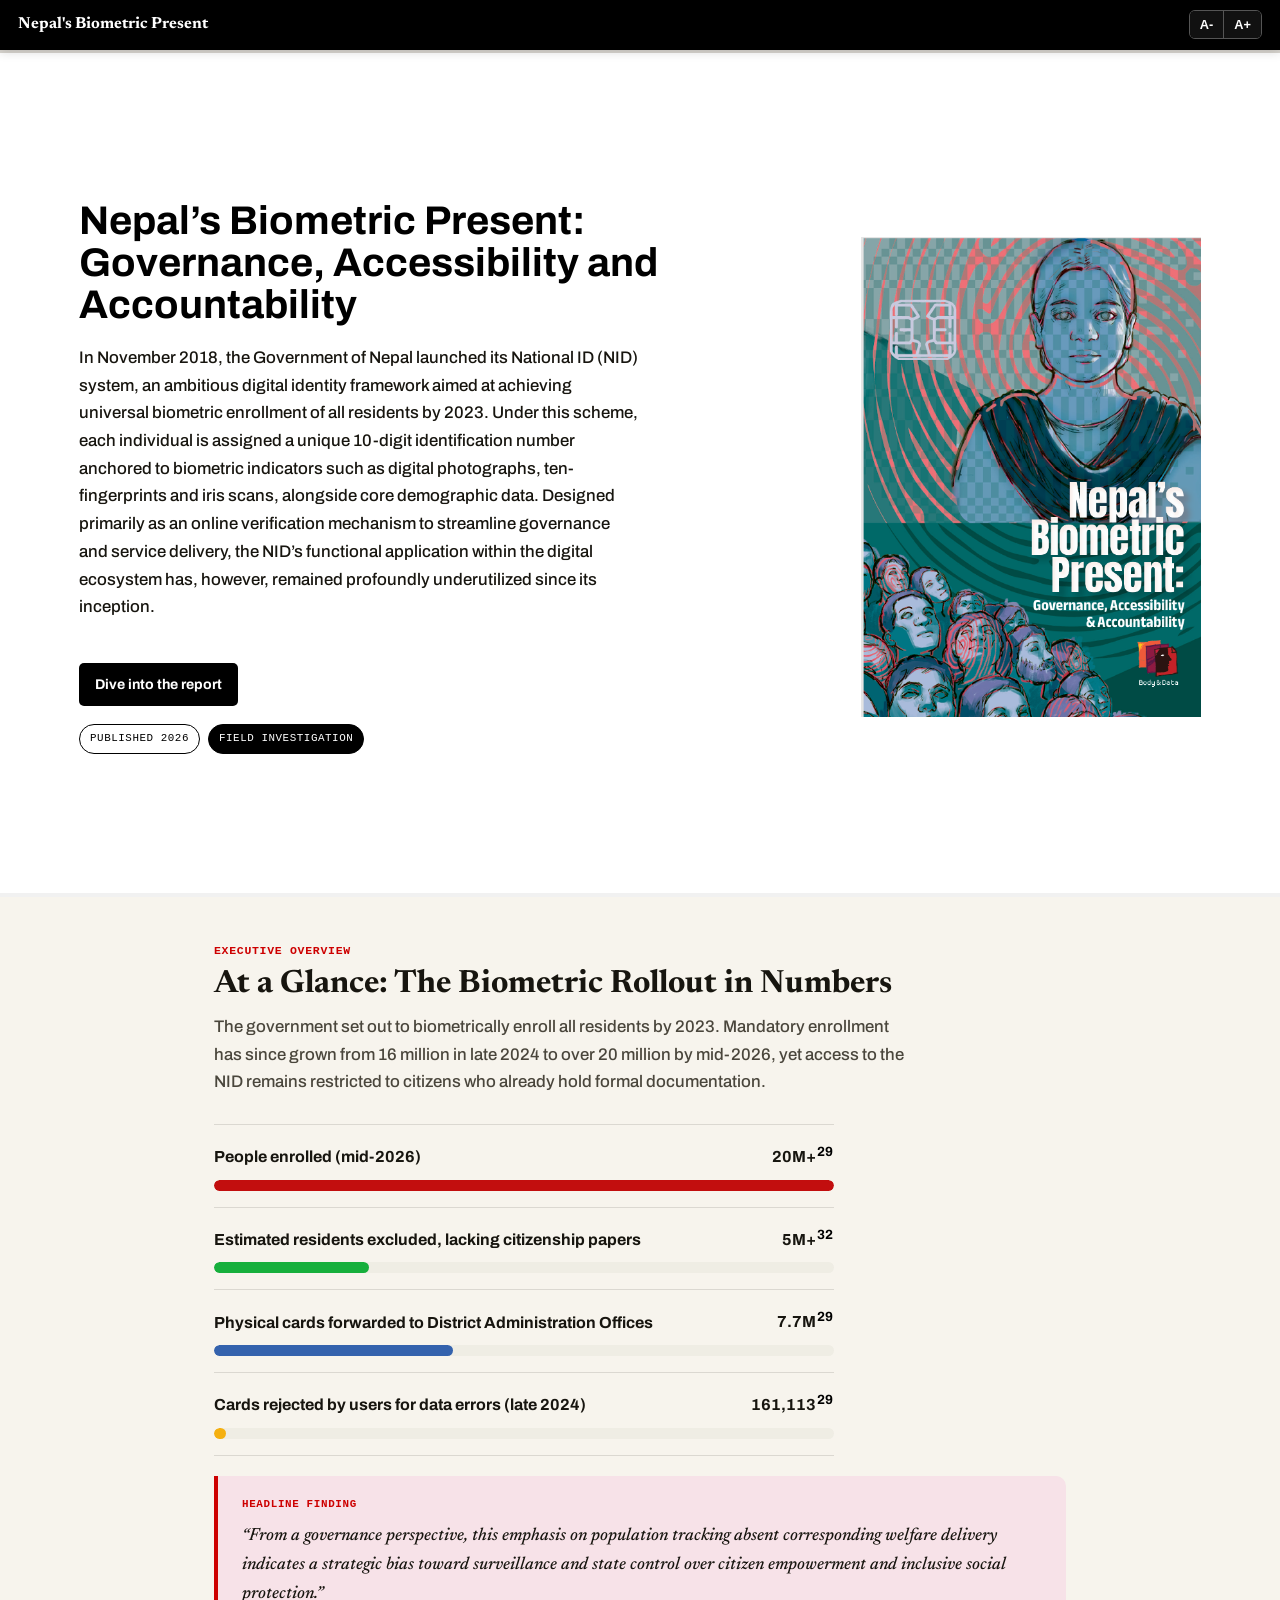
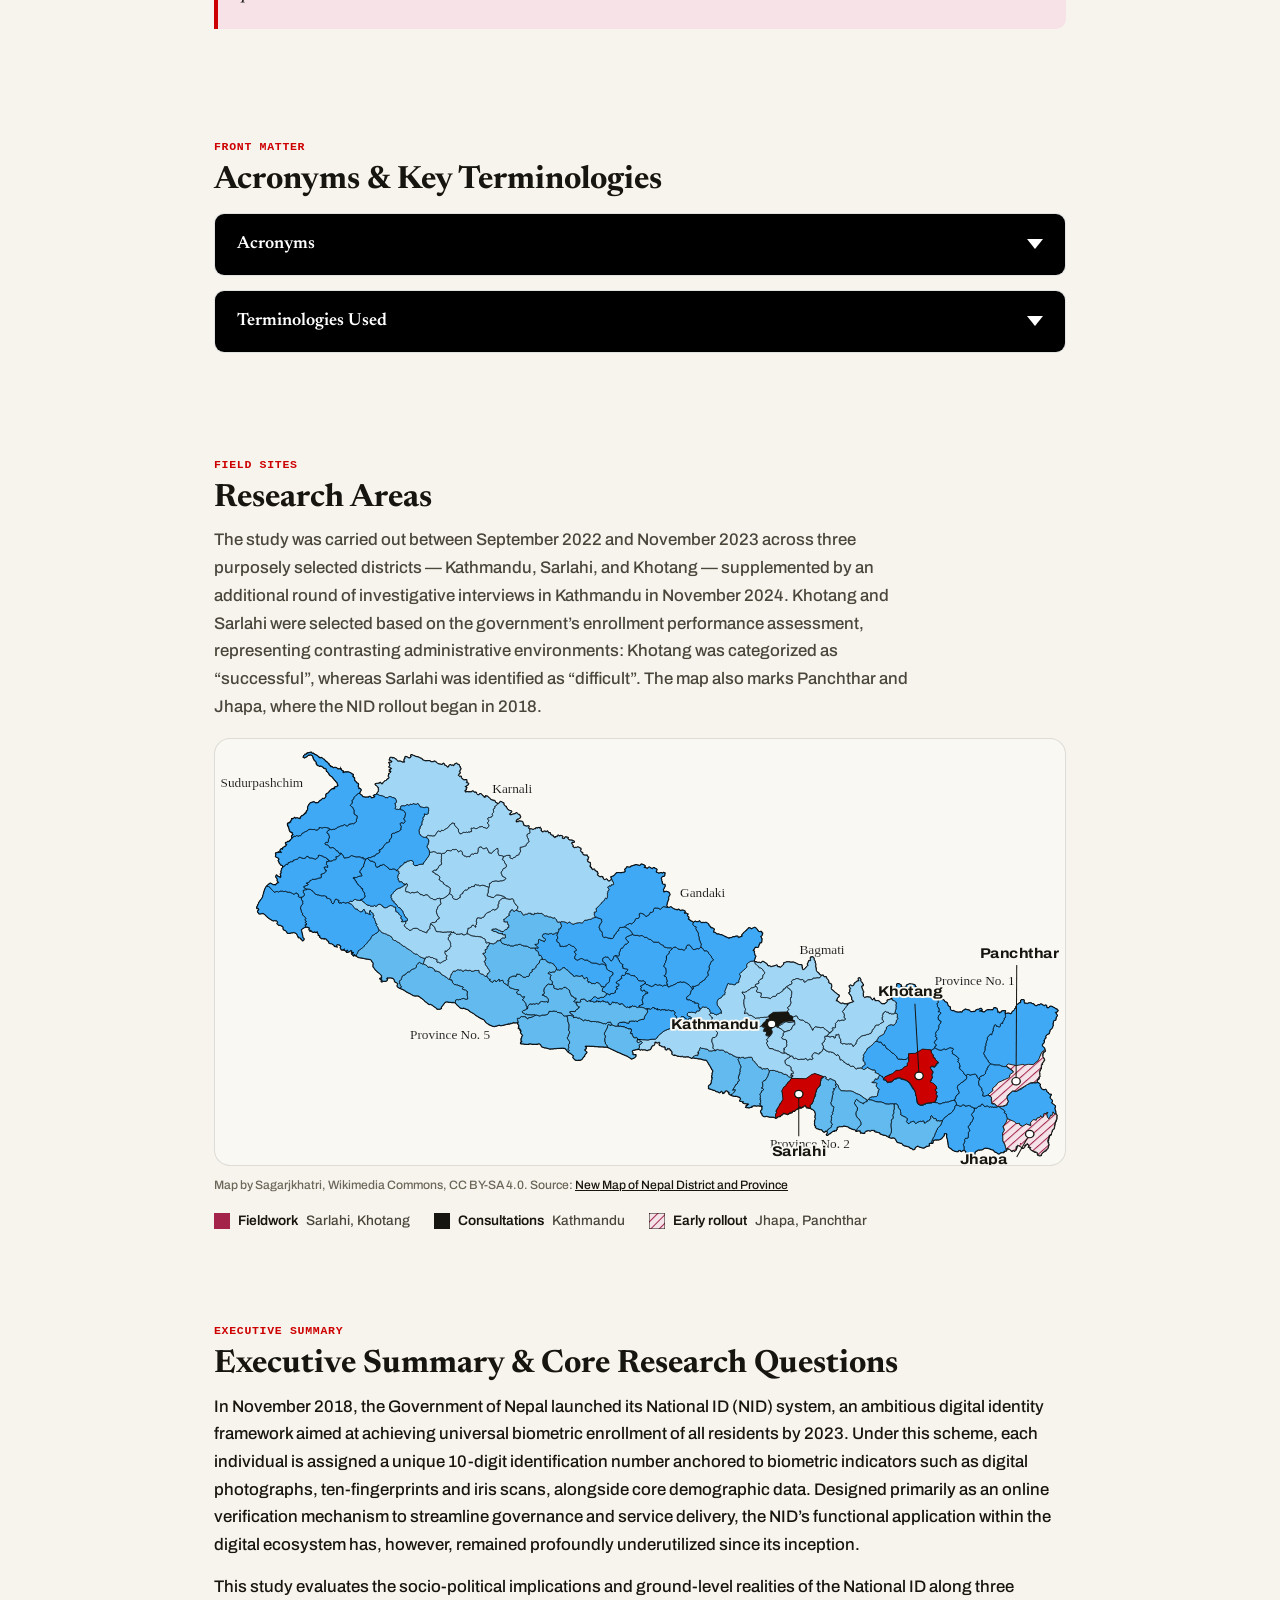
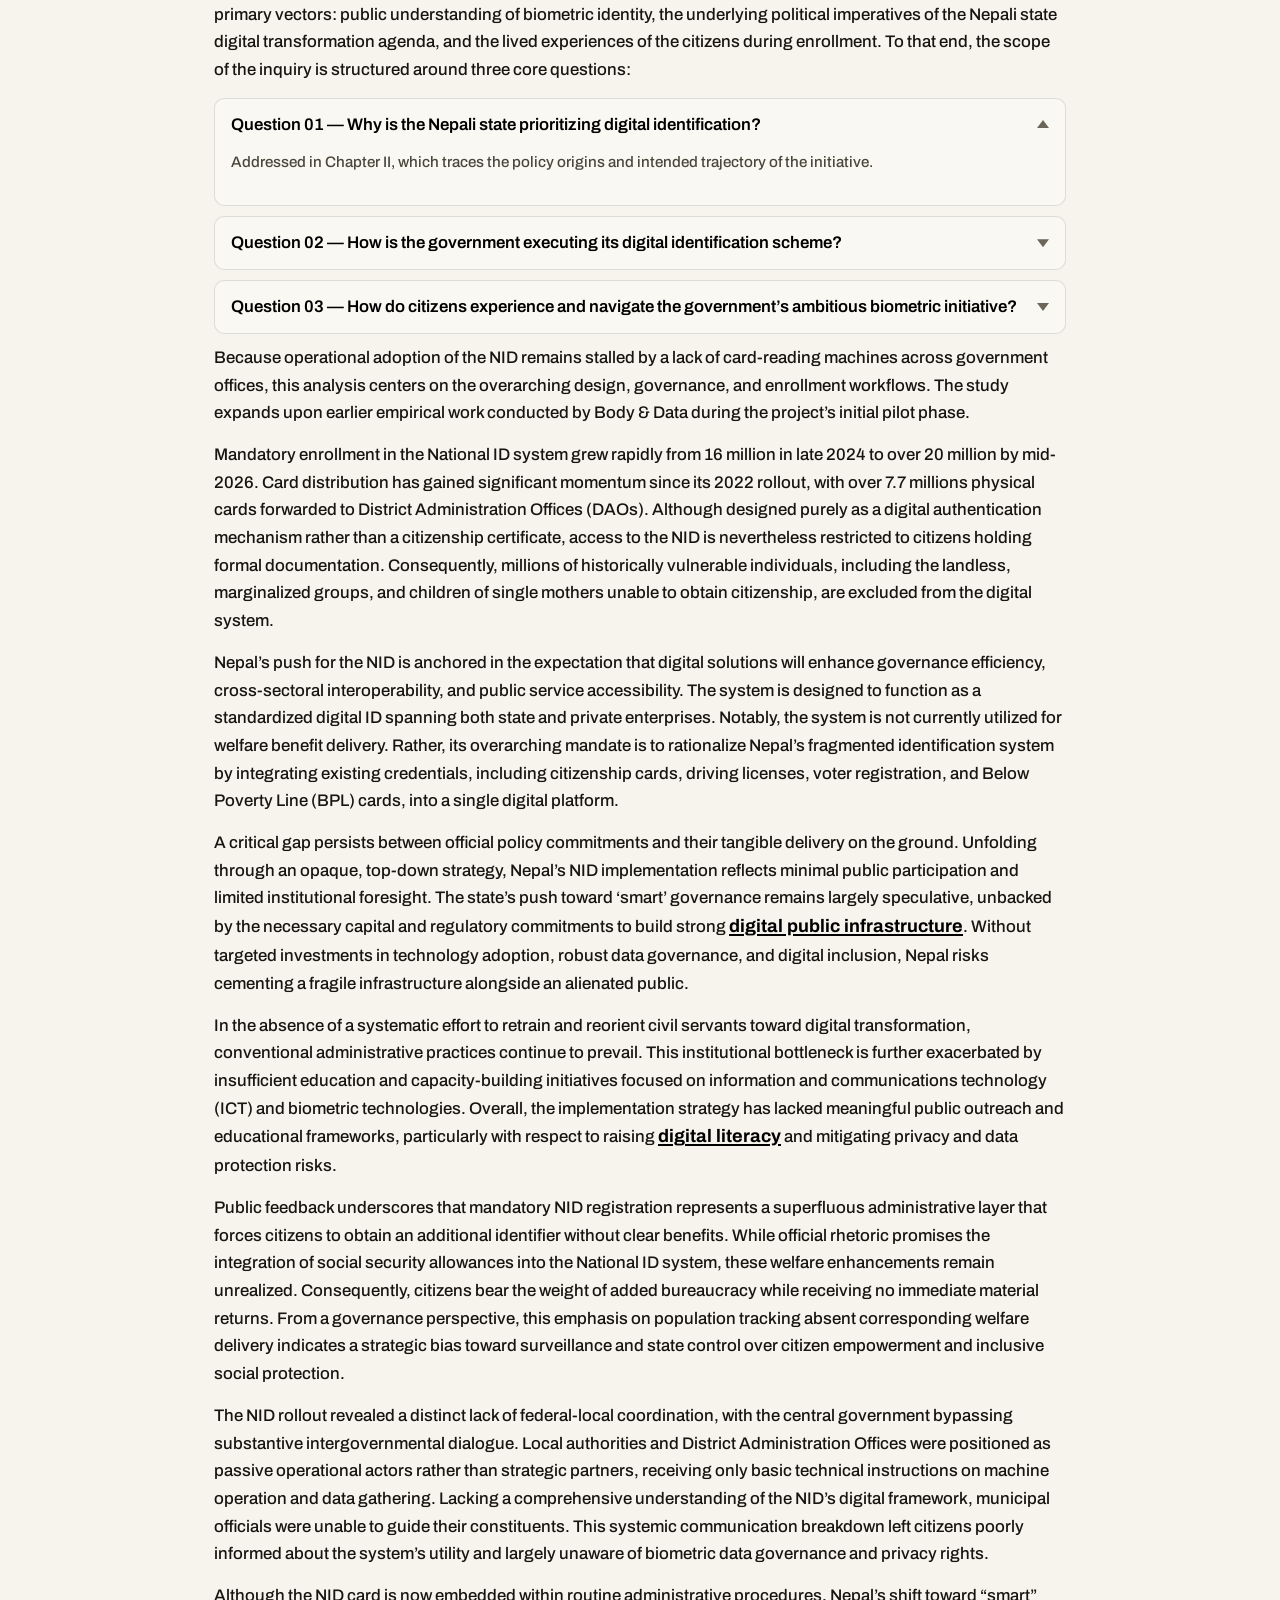
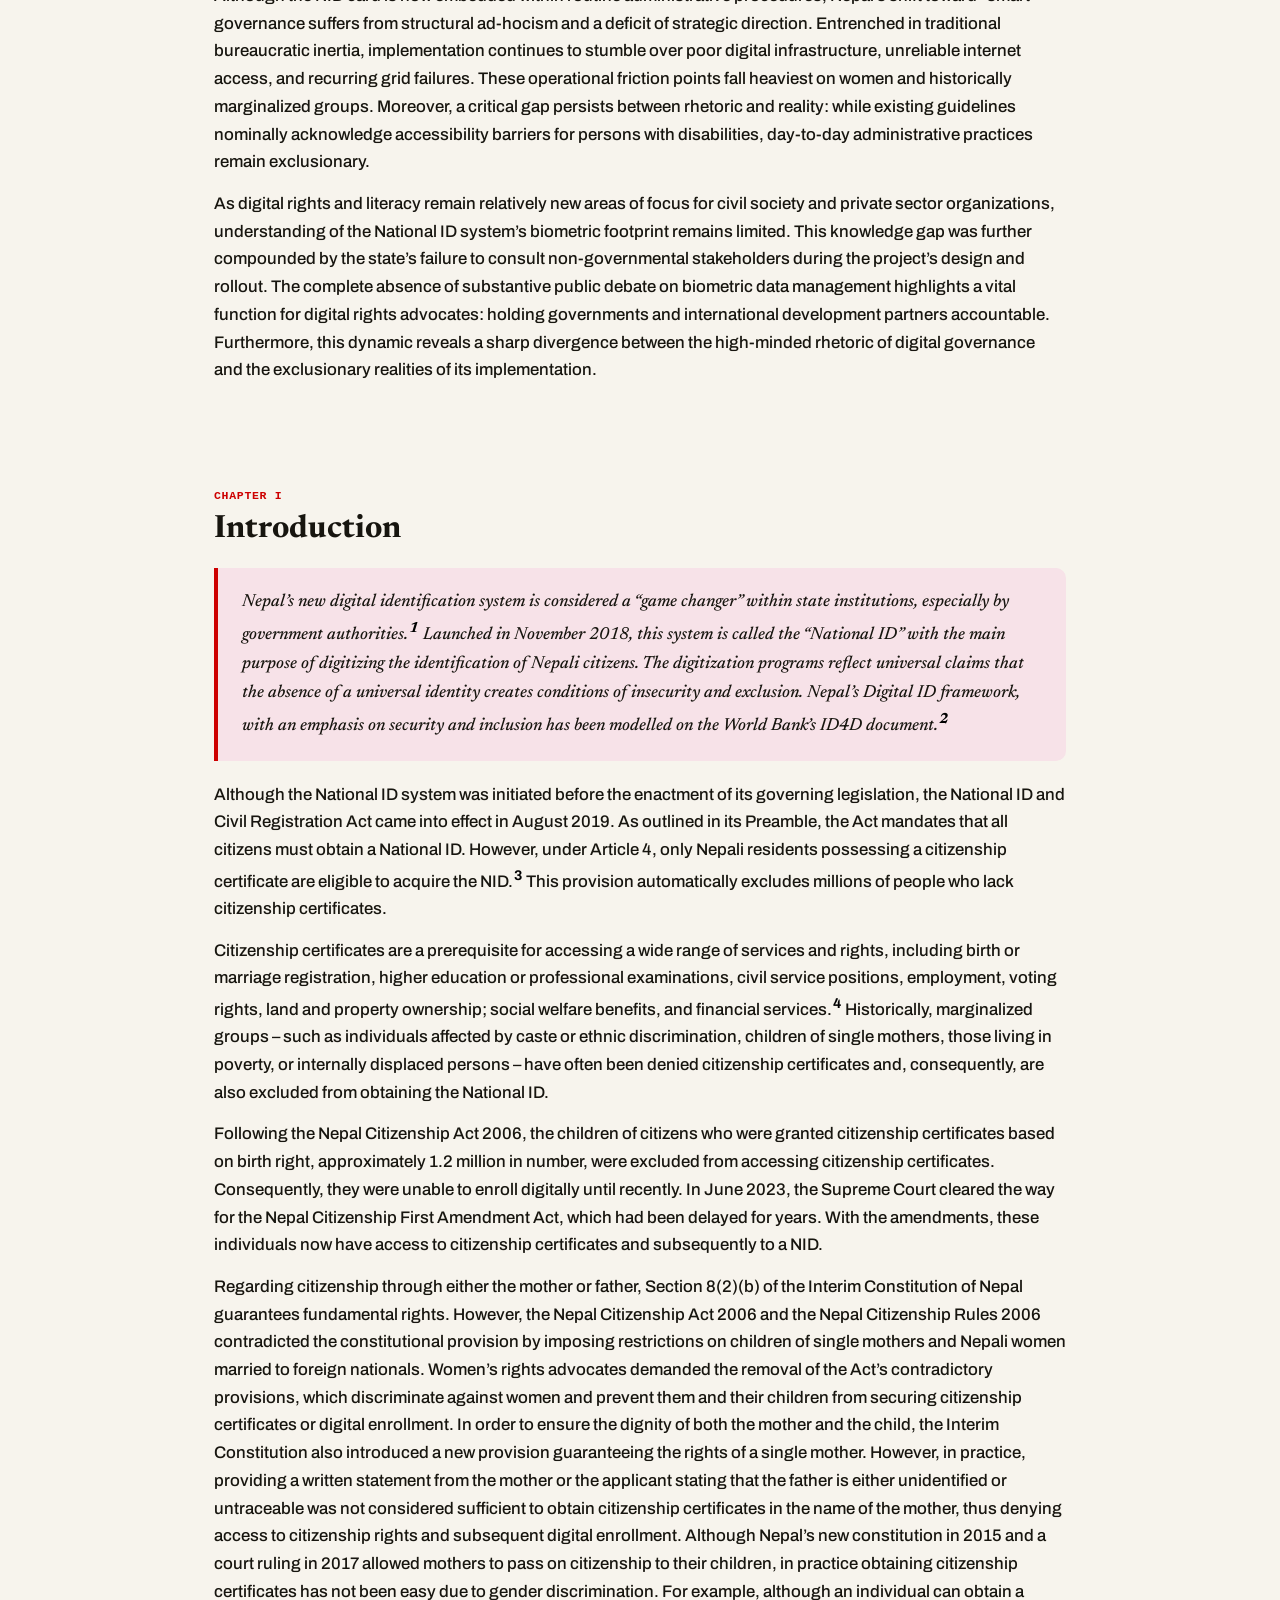
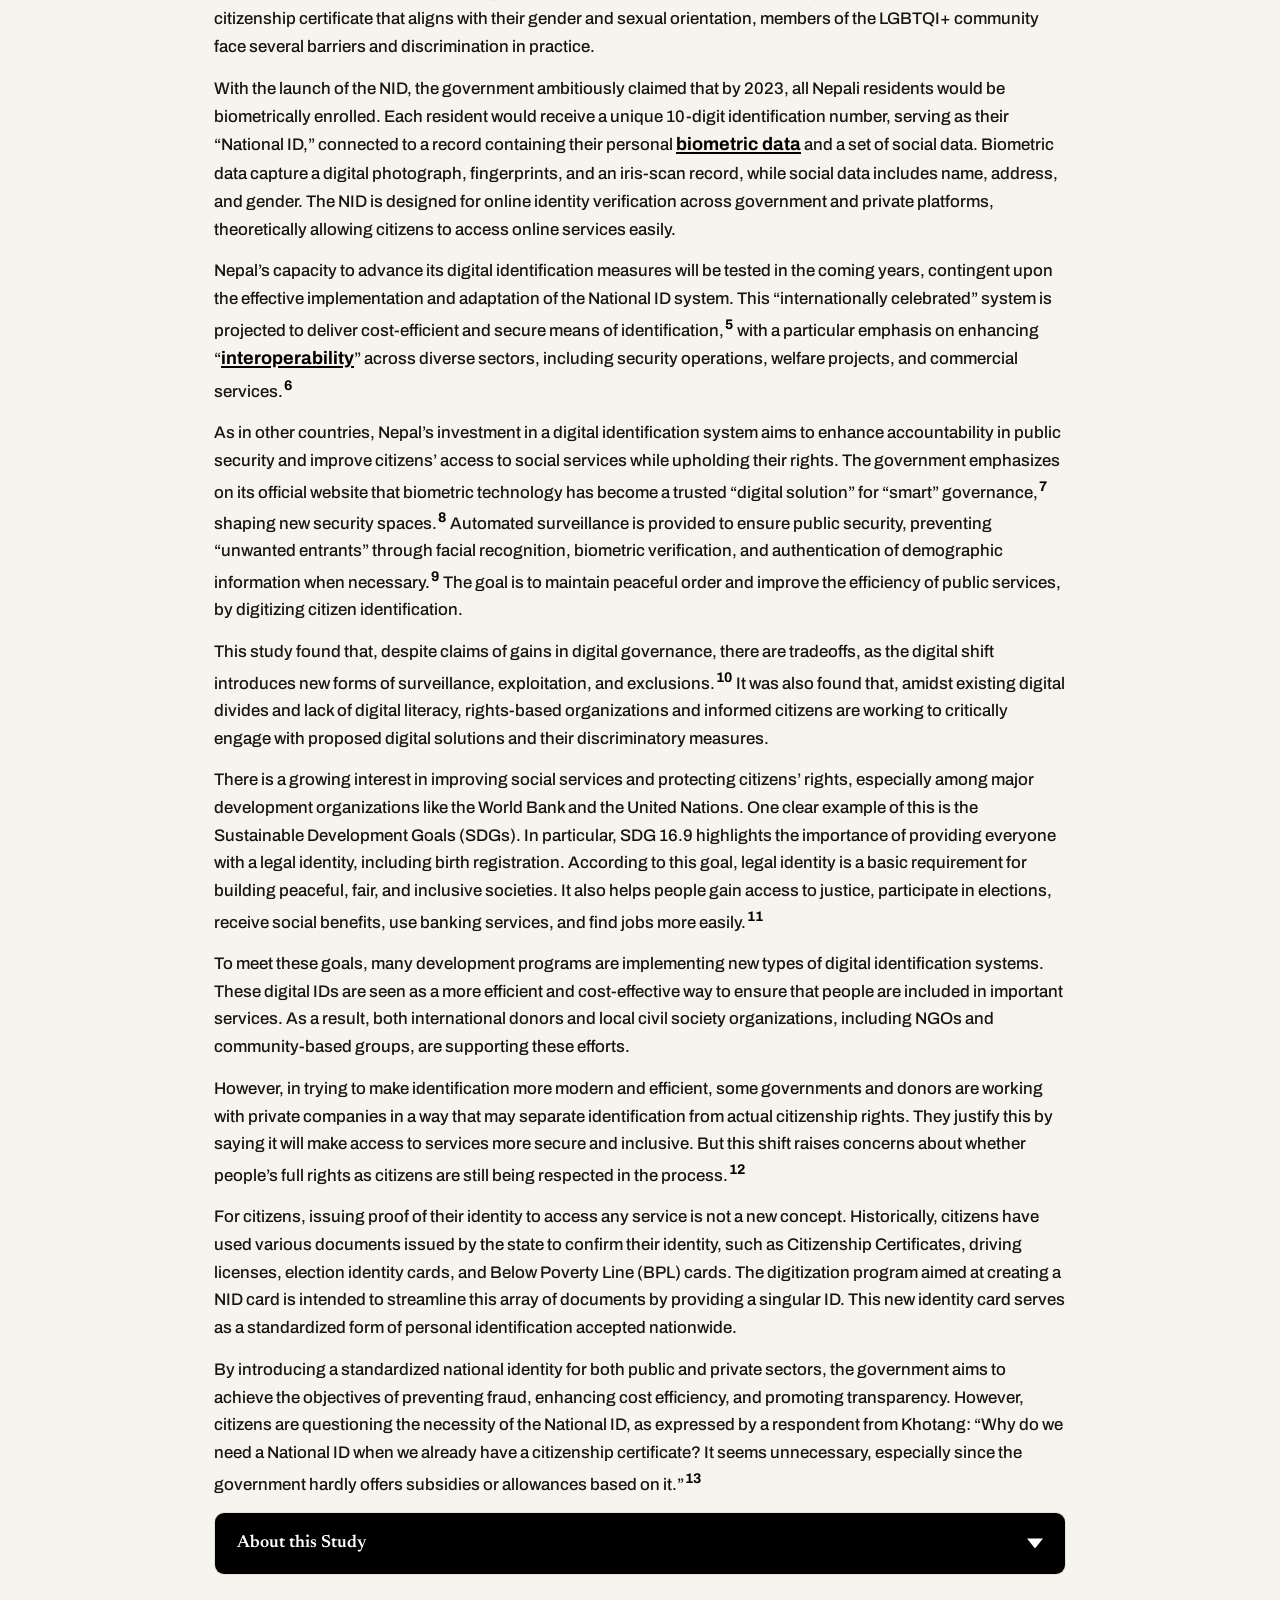
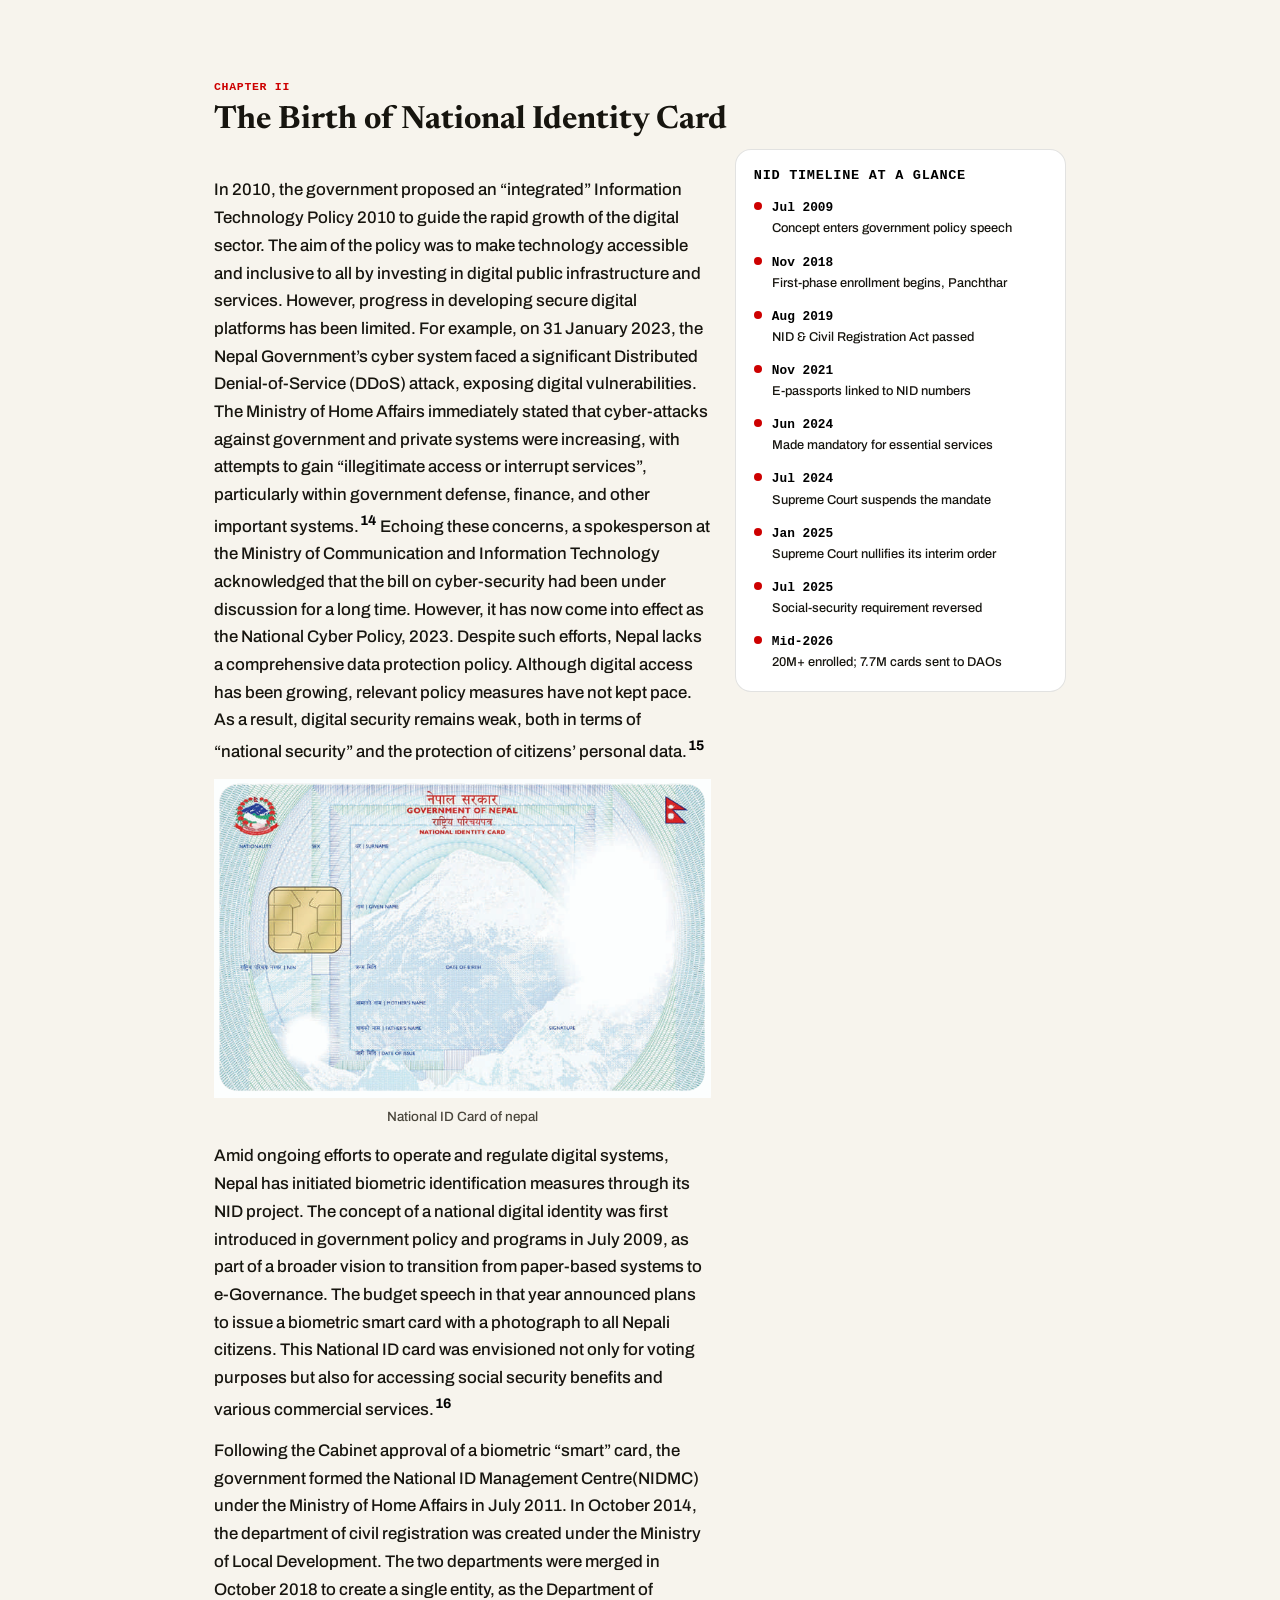
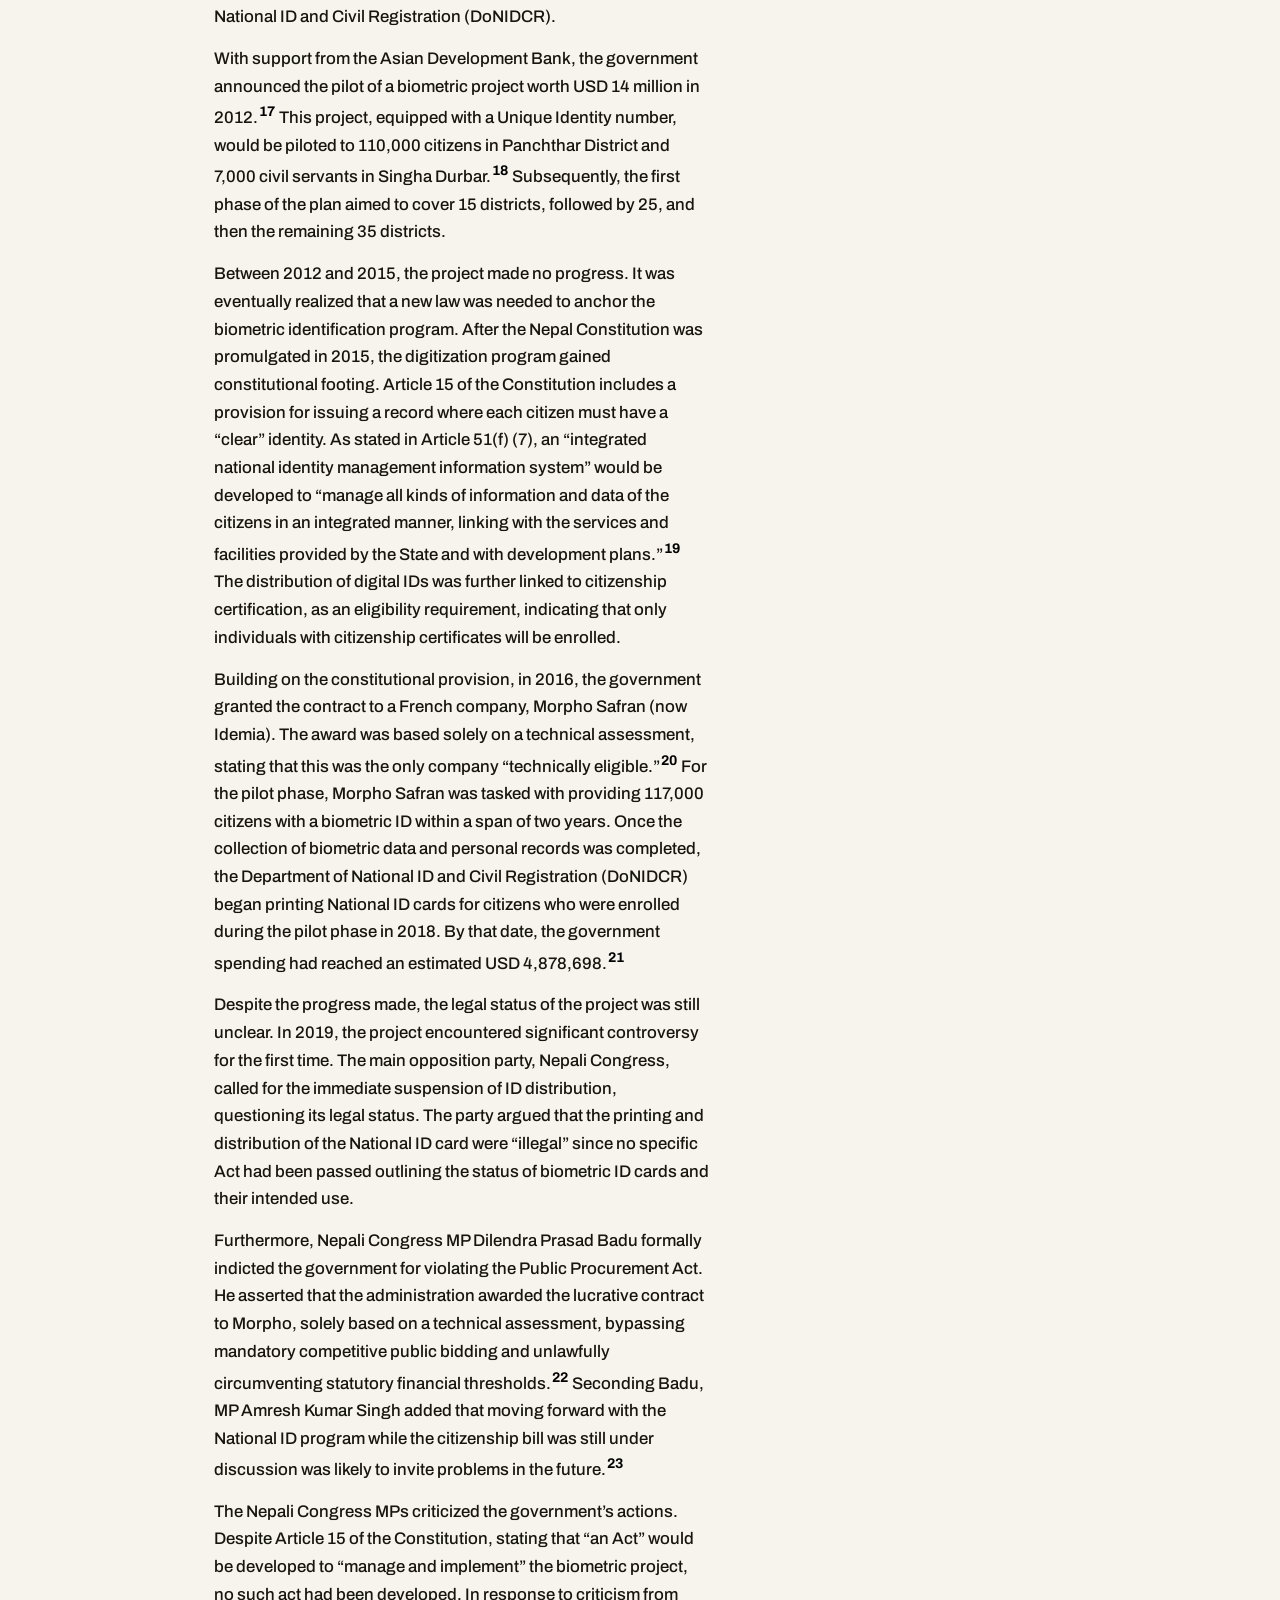
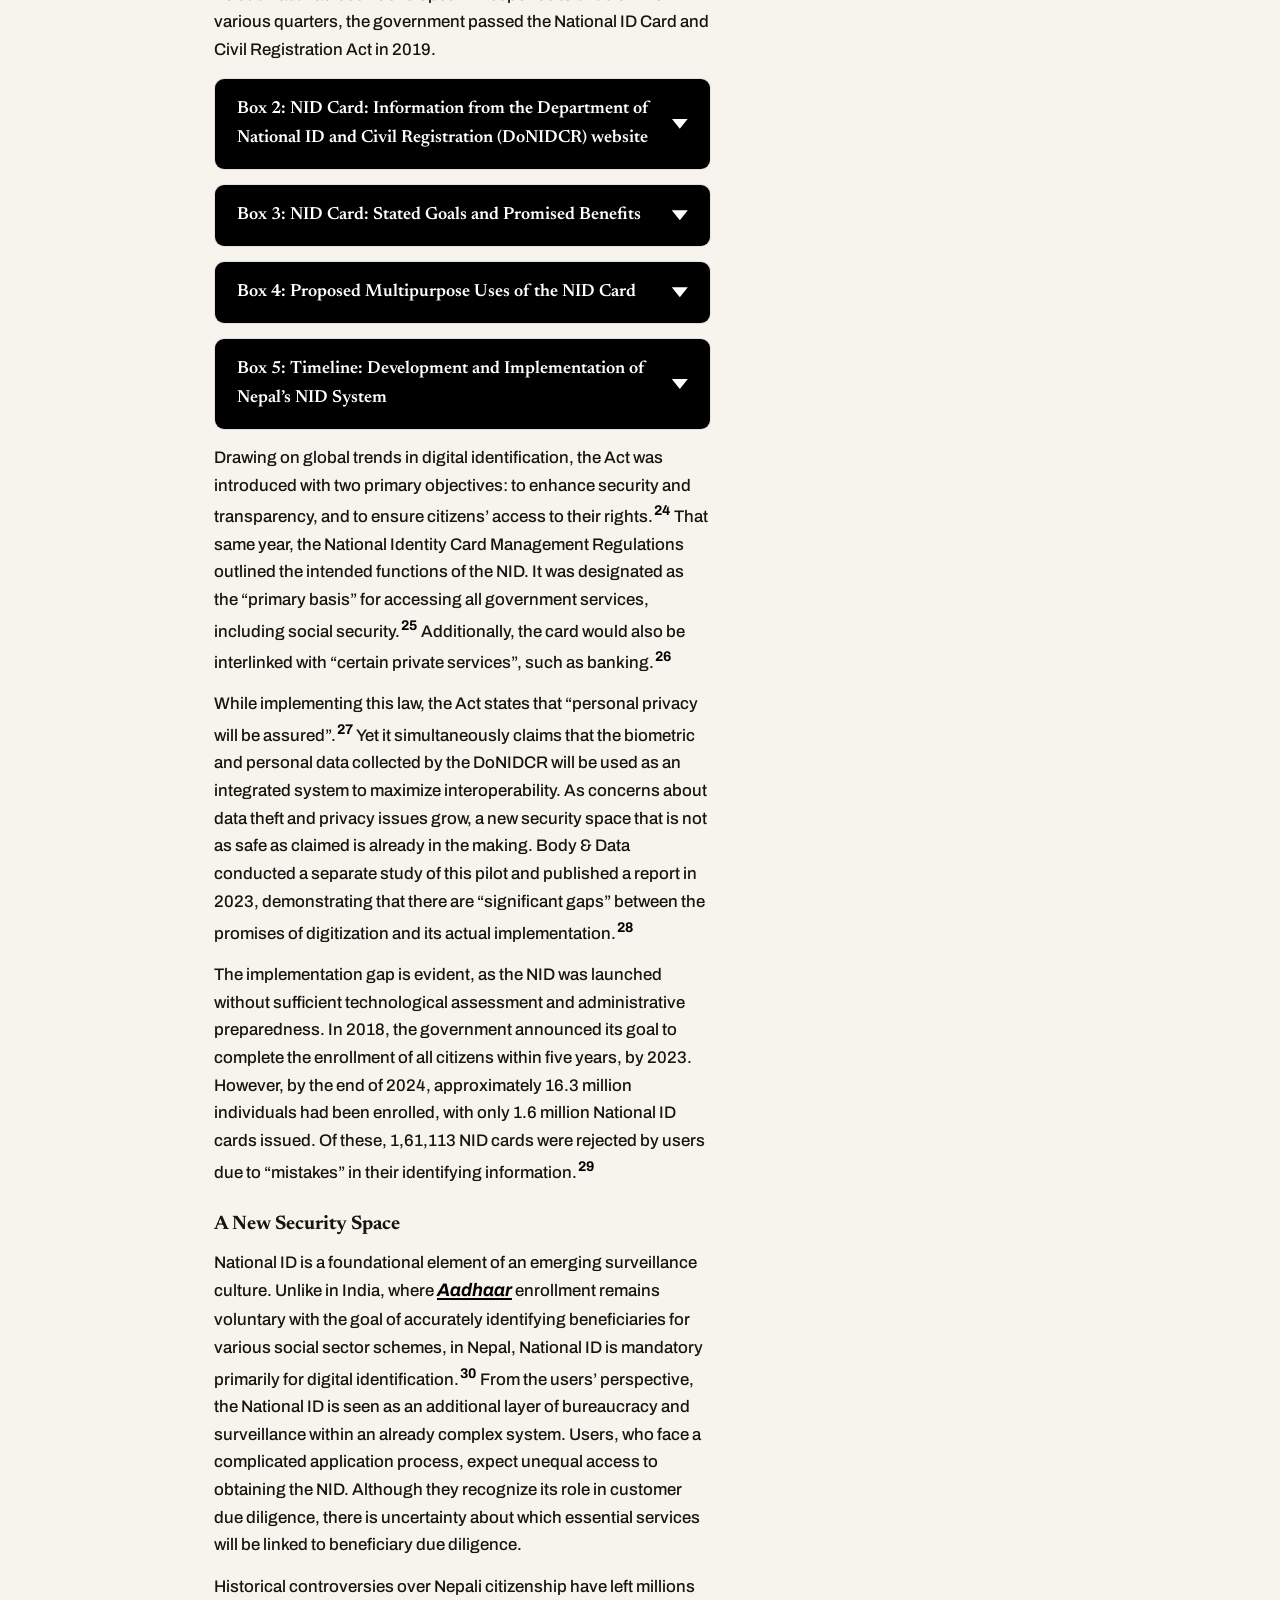
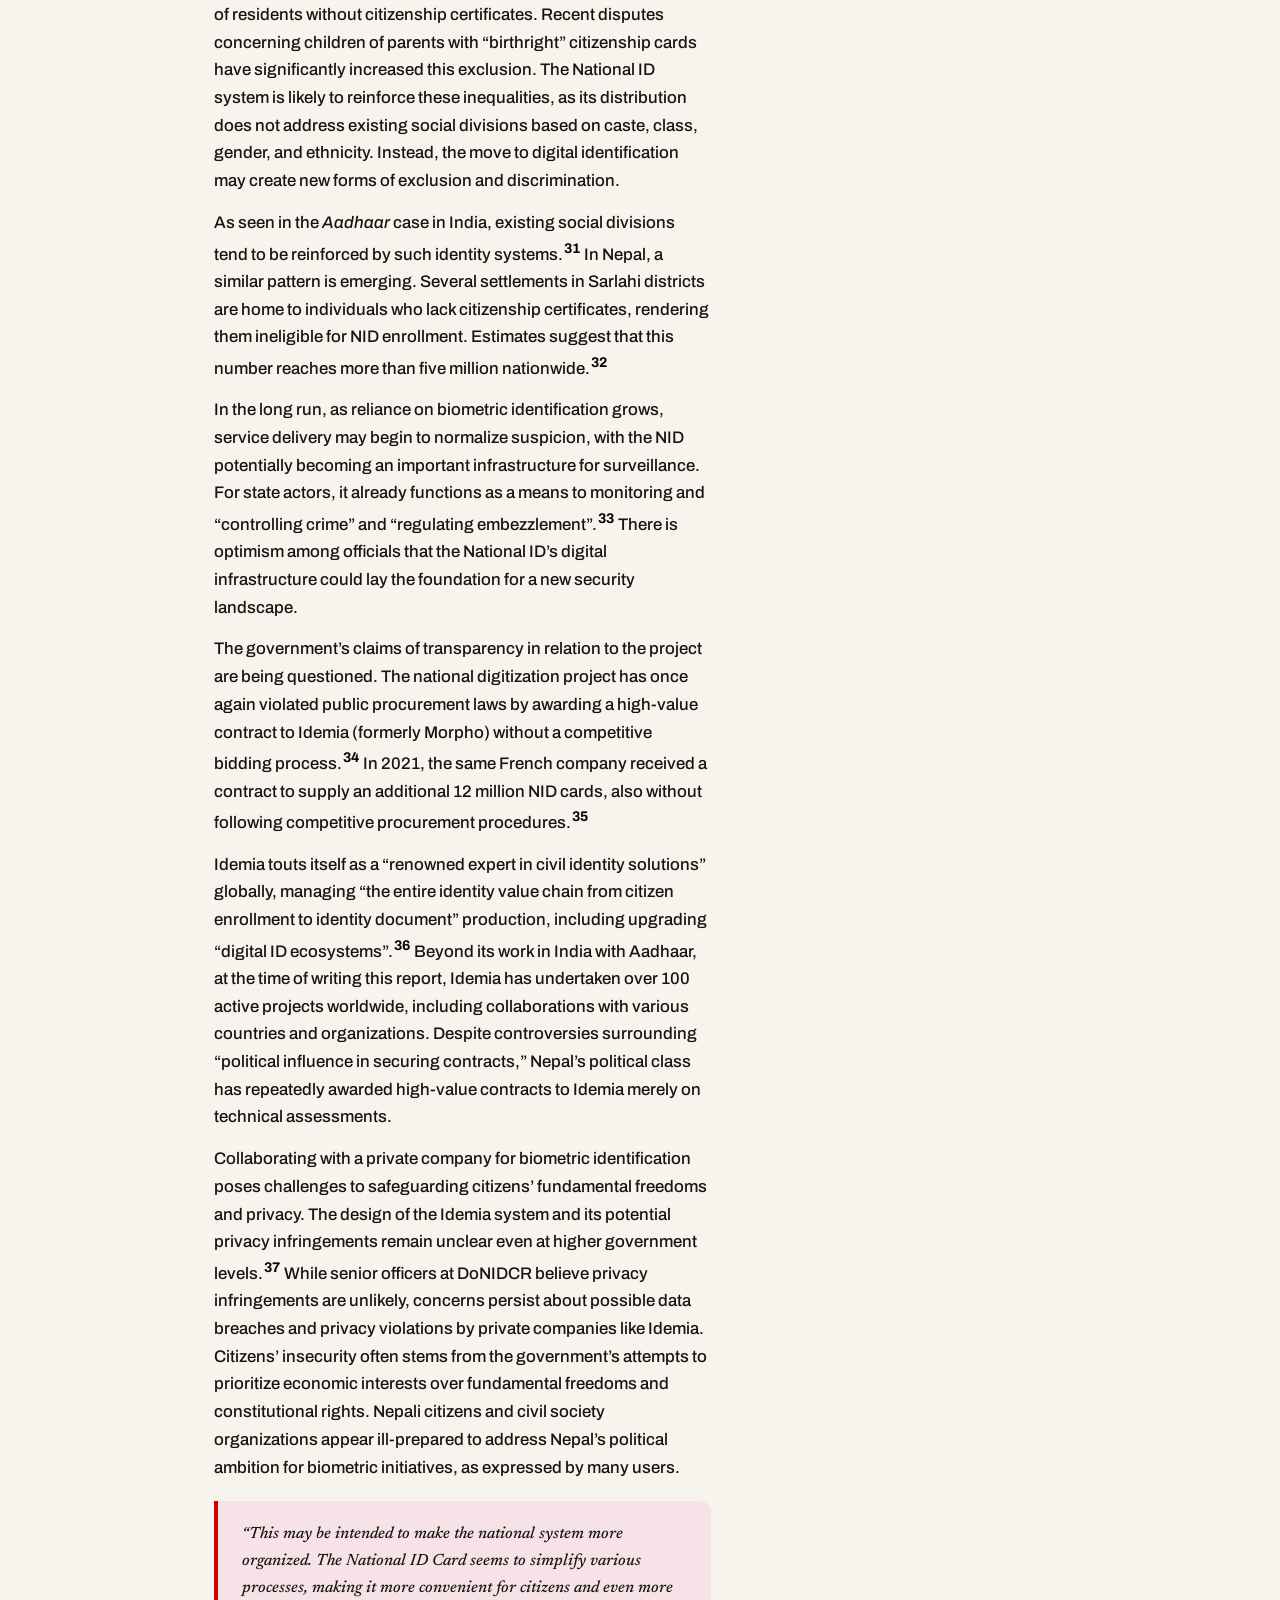
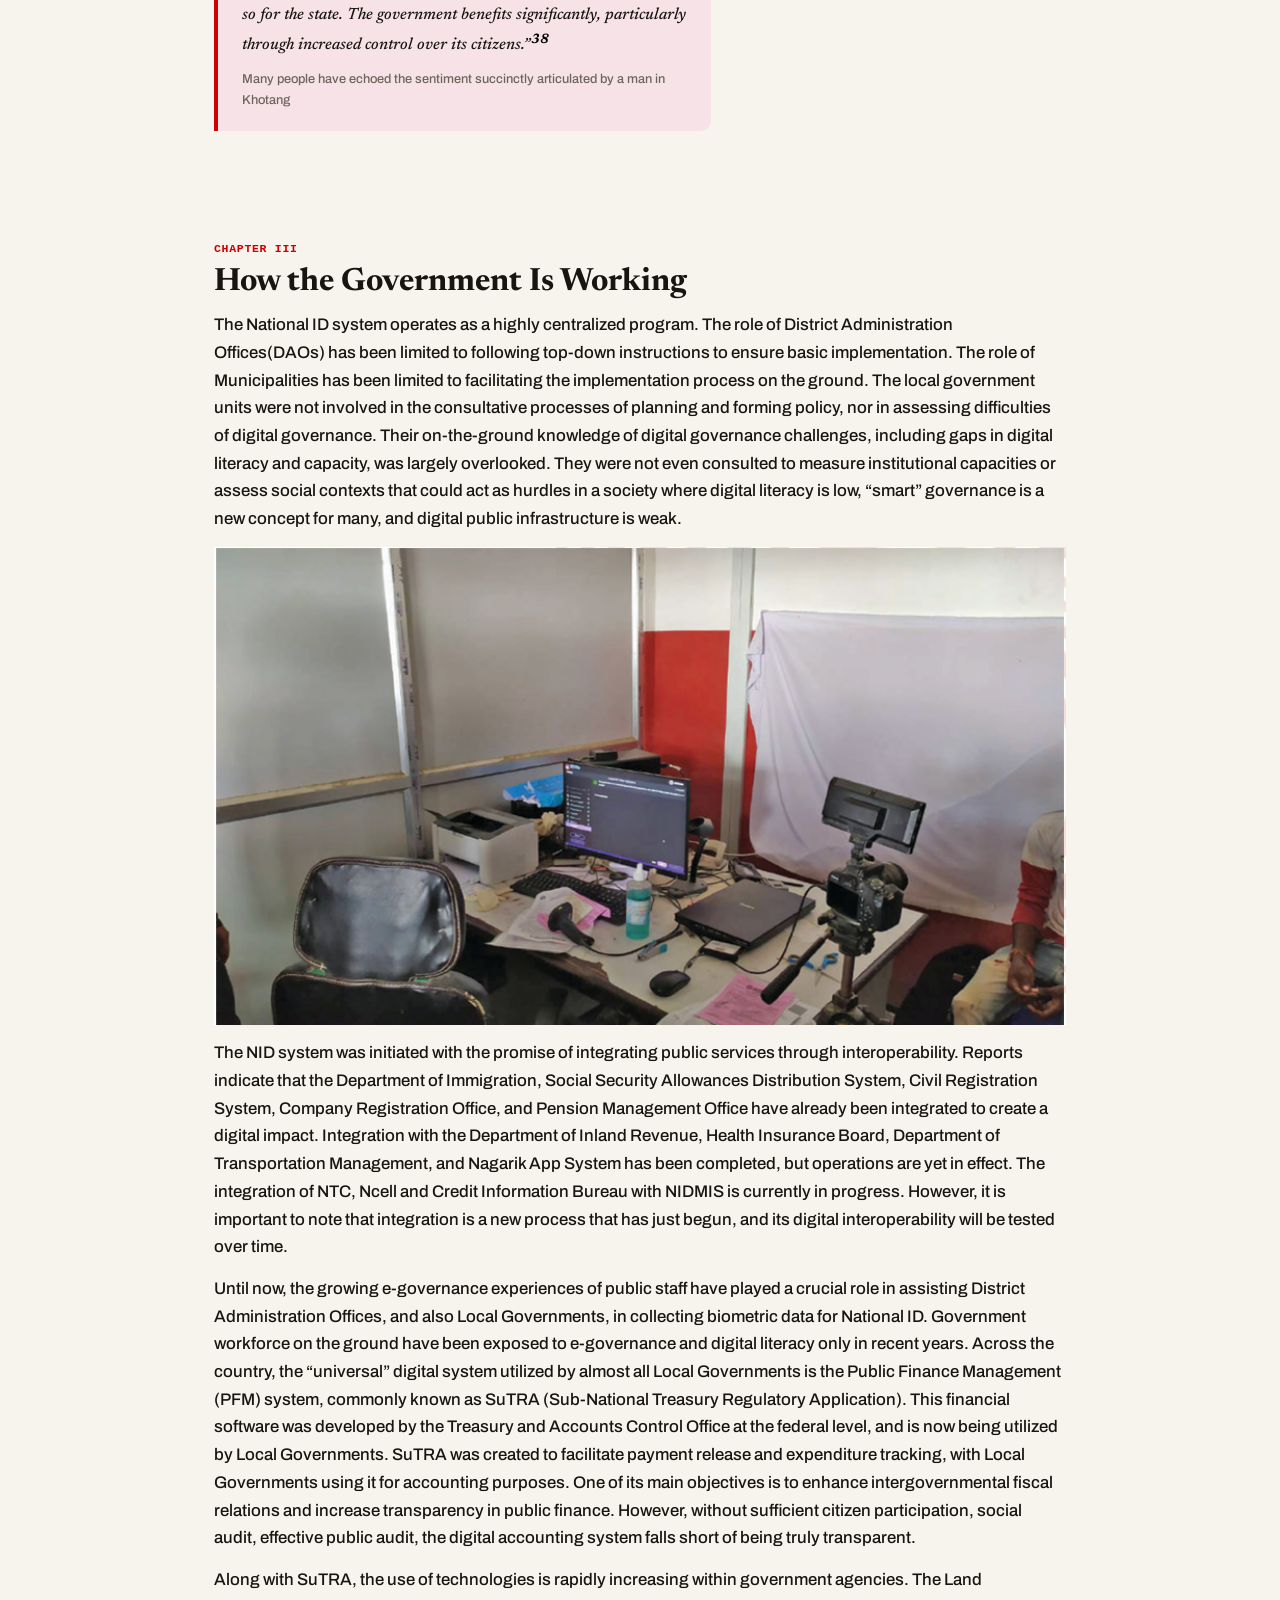
==== commit 5d8a4965: "initial commit" ====
--- a/index.html
+++ b/index.html
@@ -13,31 +13,31 @@
 
 <!-- ================= TOP NAV ================= -->
 <div class="topnav">
-  <span class="brand" data-en="Nepal's Biometric Present" data-ne="नेपालको बायोमेट्रिक वर्तमान">Nepal's Biometric Present</span>
+  <span class="brand" data-en="Nepal's Biometric Present" >Nepal's Biometric Present</span>
   <div class="nav-controls">
     <div class="zoom-group">
       <button id="zoomOut" title="Decrease text size">A-</button>
       <button id="zoomIn" title="Increase text size">A+</button>
     </div>
-    <button class="nav-btn" id="langToggle" type="button" aria-label="Switch to Nepali" aria-pressed="false" title="Switch to Nepali">नेपाली</button>
+    <!-- <button class="nav-btn" id="langToggle" type="button" aria-label="Switch to Nepali" aria-pressed="false" title="Switch to Nepali">नेपाली</button> -->
   </div>
 </div>
 <div class="progress-bar"><div class="progress-fill" id="progressFill"></div></div>
 
 <nav class="toc" id="toc" aria-label="Report contents">
-  <button class="toc-head" id="tocHead" type="button" aria-controls="tocList" aria-expanded="false" data-en="Contents" data-ne="विषयसूची">Contents</button>
+  <button class="toc-head" id="tocHead" type="button" aria-controls="tocList" aria-expanded="false" data-en="Contents" >Contents</button>
   <ul class="toc-list" id="tocList">
-    <li><a href="#glance"><span class="t" data-en="At a Glance" data-ne="एक नजरमा">At a Glance</span><span class="s" data-en="Key figures" data-ne="मुख्य तथ्यांक">Key figures</span></a></li>
-    <li><a href="#front-matter"><span class="t" data-en="Front Matter" data-ne="प्रारम्भिक सामग्री">Front Matter</span><span class="s" data-en="Acronyms &amp; terms" data-ne="संक्षिप्त रूप र शब्दावली">Acronyms &amp; terms</span></a></li>
-    <li><a href="#research-areas"><span class="t" data-en="Research Areas" data-ne="अनुसन्धान क्षेत्रहरू">Research Areas</span><span class="s" data-en="Field sites" data-ne="अध्ययन क्षेत्रहरू">Field sites</span></a></li>
-    <li><a href="#exec-summary"><span class="t" data-en="Executive Summary" data-ne="कार्यकारी सारांश">Executive Summary</span><span class="s" data-en="Report summary" data-ne="प्रतिवेदनको सारांश">Report summary</span></a></li>
-    <li><a href="#ch1"><span class="t" data-en="Ch. 1" data-ne="अध्याय १">Ch. 1</span><span class="s" data-en="Introduction" data-ne="परिचय">Introduction</span></a></li>
-    <li><a href="#ch2"><span class="t" data-en="Ch. 2" data-ne="अध्याय २">Ch. 2</span><span class="s" data-en="Birth of the National ID Card" data-ne="राष्ट्रिय परिचयपत्रको सुरुवात">Birth of the National ID Card</span></a></li>
-    <li><a href="#ch3"><span class="t" data-en="Ch. 3" data-ne="अध्याय ३">Ch. 3</span><span class="s" data-en="How the government is working" data-ne="सरकारले कसरी काम गरिरहेको छ">How the government is working</span></a></li>
-    <li><a href="#ch4"><span class="t" data-en="Ch. 4" data-ne="अध्याय ४">Ch. 4</span><span class="s" data-en="Disputes and differences" data-ne="विवाद र मतभेद">Disputes and differences</span></a></li>
-    <li><a href="#ch5"><span class="t" data-en="Ch. 5" data-ne="अध्याय ५">Ch. 5</span><span class="s" data-en="Right to privacy" data-ne="गोपनीयताको हक">Right to privacy</span></a></li>
-    <li><a href="#moving-forward"><span class="t" data-en="Ch. 6" data-ne="अध्याय ६">Ch. 6</span><span class="s" data-en="Moving forward" data-ne="आगामी दिशा">Moving forward</span></a></li>
-    <li><a href="#references"><span class="t" data-en="References &amp; Footnotes" data-ne="सन्दर्भ र पादटिप्पणी">References &amp; Footnotes</span><span class="s" data-en="Sources &amp; notes" data-ne="स्रोत र टिप्पणी">Sources &amp; notes</span></a></li>
+    <li><a href="#glance"><span class="t" data-en="At a Glance" >At a Glance</span><span class="s" data-en="Key figures">Key figures</span></a></li>
+    <li><a href="#front-matter"><span class="t" data-en="Front Matter" >Front Matter</span><span class="s" data-en="Acronyms &amp; terms" >Acronyms &amp; terms</span></a></li>
+    <li><a href="#research-areas"><span class="t" data-en="Research Areas" >Research Areas</span><span class="s" data-en="Field sites" >Field sites</span></a></li>
+    <li><a href="#exec-summary"><span class="t" data-en="Executive Summary" >Executive Summary</span><span class="s" data-en="Report summary" >Report summary</span></a></li>
+    <li><a href="#ch1"><span class="t" data-en="Ch. 1" >Ch. 1</span><span class="s" data-en="Introduction" >Introduction</span></a></li>
+    <li><a href="#ch2"><span class="t" data-en="Ch. 2" >Ch. 2</span><span class="s" data-en="Birth of the National ID Card" >Birth of the National ID Card</span></a></li>
+    <li><a href="#ch3"><span class="t" data-en="Ch. 3" >Ch. 3</span><span class="s" data-en="How the government is working" >How the government is working</span></a></li>
+    <li><a href="#ch4"><span class="t" data-en="Ch. 4">Ch. 4</span><span class="s" data-en="Disputes and differences" >Disputes and differences</span></a></li>
+    <li><a href="#ch5"><span class="t" data-en="Ch. 5">Ch. 5</span><span class="s" data-en="Right to privacy">Right to privacy</span></a></li>
+    <li><a href="#moving-forward"><span class="t" data-en="Ch. 6">Ch. 6</span><span class="s" data-en="Moving forward">Moving forward</span></a></li>
+    <li><a href="#references"><span class="t" data-en="References &amp; Footnotes">References &amp; Footnotes</span><span class="s" data-en="Sources &amp; notes" >Sources &amp; notes</span></a></li>
   </ul>
 </nav>
 
@@ -46,11 +46,12 @@
   <div class="cover-grid">
     <div class="cover-text">
       <div class="eyebrow-row">
-        <span class="pill" data-en="Published 2026" data-ne="प्रकाशित २०२६">Published 2026</span>
-        <span class="pill filled" data-en="Field Investigation" data-ne="क्षेत्रीय अनुसन्धान">Field Investigation</span>
+        <span class="pill" data-en="Published 2026" >Published 2026</span>
+        <span class="pill filled" data-en="Field Investigation" >Field Investigation</span>
       </div>
-      <h1 data-en="Nepal’s Biometric Present: Governance, Accessibility and Accountability" data-ne="नेपालको बायोमेट्रिक वर्तमान: शासन, पहुँचयोग्यता र जवाफदेहिता">Nepal’s Biometric Present: Governance, Accessibility and Accountability</h1>
-      <p class="subtitle" data-en="In November 2018, the Government of Nepal launched its National ID (NID) system, an ambitious digital identity framework aimed at achieving universal biometric enrollment of all residents by 2023. Under this scheme, each individual is assigned a unique 10-digit identification number anchored to biometric indicators such as digital photographs, ten-fingerprints and iris scans, alongside core demographic data. Designed primarily as an online verification mechanism to streamline governance and service delivery, the NID’s functional application within the digital ecosystem has, however, remained profoundly underutilized since its inception." data-ne="नोभेम्बर २०१८ मा नेपाल सरकारले राष्ट्रिय परिचयपत्र (NID) प्रणालीको सुरुवात गर्‍यो। यो महत्वाकांक्षी डिजिटल पहिचान संरचना सन् २०२३ सम्म नेपालका सबै बासिन्दाको सार्वभौमिक बायोमेट्रिक दर्ता हासिल गर्ने उद्देश्यले अघि बढाइएको थियो। यस प्रणालीअन्तर्गत प्रत्येक व्यक्तिलाई डिजिटल तस्बिर, दशवटा औंलाछाप र आँखाको आइरिस स्क्यानजस्ता बायोमेट्रिक सूचकहरू तथा आधारभूत जनसांख्यिकीय विवरणसँग आबद्ध गरिएको १० अंकको विशिष्ट परिचय नम्बर प्रदान गरिन्छ। मुख्यतः शासन प्रणाली र सेवा प्रवाहलाई सरल तथा प्रभावकारी बनाउन अनलाइन प्रमाणीकरण संयन्त्रका रूपमा डिजाइन गरिएको भए पनि, डिजिटल पारिस्थितिक प्रणालीभित्र NID को कार्यात्मक प्रयोग भने यसको सुरुवातदेखि नै अत्यन्त सीमित रहँदै आएको छ।">In November 2018, the Government of Nepal launched its National ID (NID) system, an ambitious digital identity framework aimed at achieving universal biometric enrollment of all residents by 2023. Under this scheme, each individual is assigned a unique 10-digit identification number anchored to biometric indicators such as digital photographs, ten-fingerprints and iris scans, alongside core demographic data. Designed primarily as an online verification mechanism to streamline governance and service delivery, the NID’s functional application within the digital ecosystem has, however, remained profoundly underutilized since its inception.</p>
+      <h1 data-en="Nepal’s Biometric Present: Governance, Accessibility and Accountability">Nepal’s Biometric Present: Governance, Accessibility and Accountability</h1>
+      <p class="subtitle" data-en="In November 2018, the Government of Nepal launched its National ID (NID) system, an ambitious digital identity framework aimed at achieving universal biometric enrollment of all residents by 2023. Under this scheme, each individual is assigned a unique 10-digit identification number anchored to biometric indicators such as digital photographs, ten-fingerprints and iris scans, alongside core demographic data. Designed primarily as an online verification mechanism to streamline governance and service delivery, the NID’s functional application within the digital ecosystem has, however, remained profoundly underutilized since its inception." 
+      >In November 2018, the Government of Nepal launched its National ID (NID) system, an ambitious digital identity framework aimed at achieving universal biometric enrollment of all residents by 2023. Under this scheme, each individual is assigned a unique 10-digit identification number anchored to biometric indicators such as digital photographs, ten-fingerprints and iris scans, alongside core demographic data. Designed primarily as an online verification mechanism to streamline governance and service delivery, the NID’s functional application within the digital ecosystem has, however, remained profoundly underutilized since its inception.</p>
       <div class="cover-meta">
         <div>
           <div class="k" data-en="Research Contribution" data-ne="अनुसन्धानमा योगदान">Research Contribution</div>
@@ -59,18 +60,18 @@
           <div class="v">Irshat Khatoon (Malangwa Municipality, Sarlahi)  Barsha Rai (Diktel Municipality, Khotang)</div>
         </div>
         <div>
-          <div class="k" data-en="Copy-Editing" data-ne="प्रतिलिपि सम्पादन">Copy-Editing</div>
+          <div class="k" data-en="Copy-Editing" >Copy-Editing</div>
           <div class="v">Shafali Uprety</div>
-          <div class="k" data-en="Cover Illustration" data-ne="आवरण चित्रण">Cover Illustration</div>
+          <div class="k" data-en="Cover Illustration" >Cover Illustration</div>
           <div class="v">Supriya Manandhar</div>
-          <div class="k" data-en="Layout and Design" data-ne="रूपरेखा तथा डिजाइन">Layout and Design</div>
+          <div class="k" data-en="Layout and Design" >Layout and Design</div>
           <div class="v">Shrijit Rajbhandari</div>
-          <div class="k" data-en="Financial Support" data-ne="आर्थिक सहयोग">Financial Support</div>
+          <div class="k" data-en="Financial Support" >Financial Support</div>
           <div class="v">Open Society Foundation (OSF)</div>
         </div>
       </div>
       <div class="cover-cta">
-        <a href="#glance" data-en="Dive into the report" data-ne="प्रतिवेदन पढ्नुहोस्">Dive into the report</a>
+        <a href="#glance" data-en="Dive into the report" >Dive into the report</a>
       </div>
     </div>
     <div class="cover-img-col">
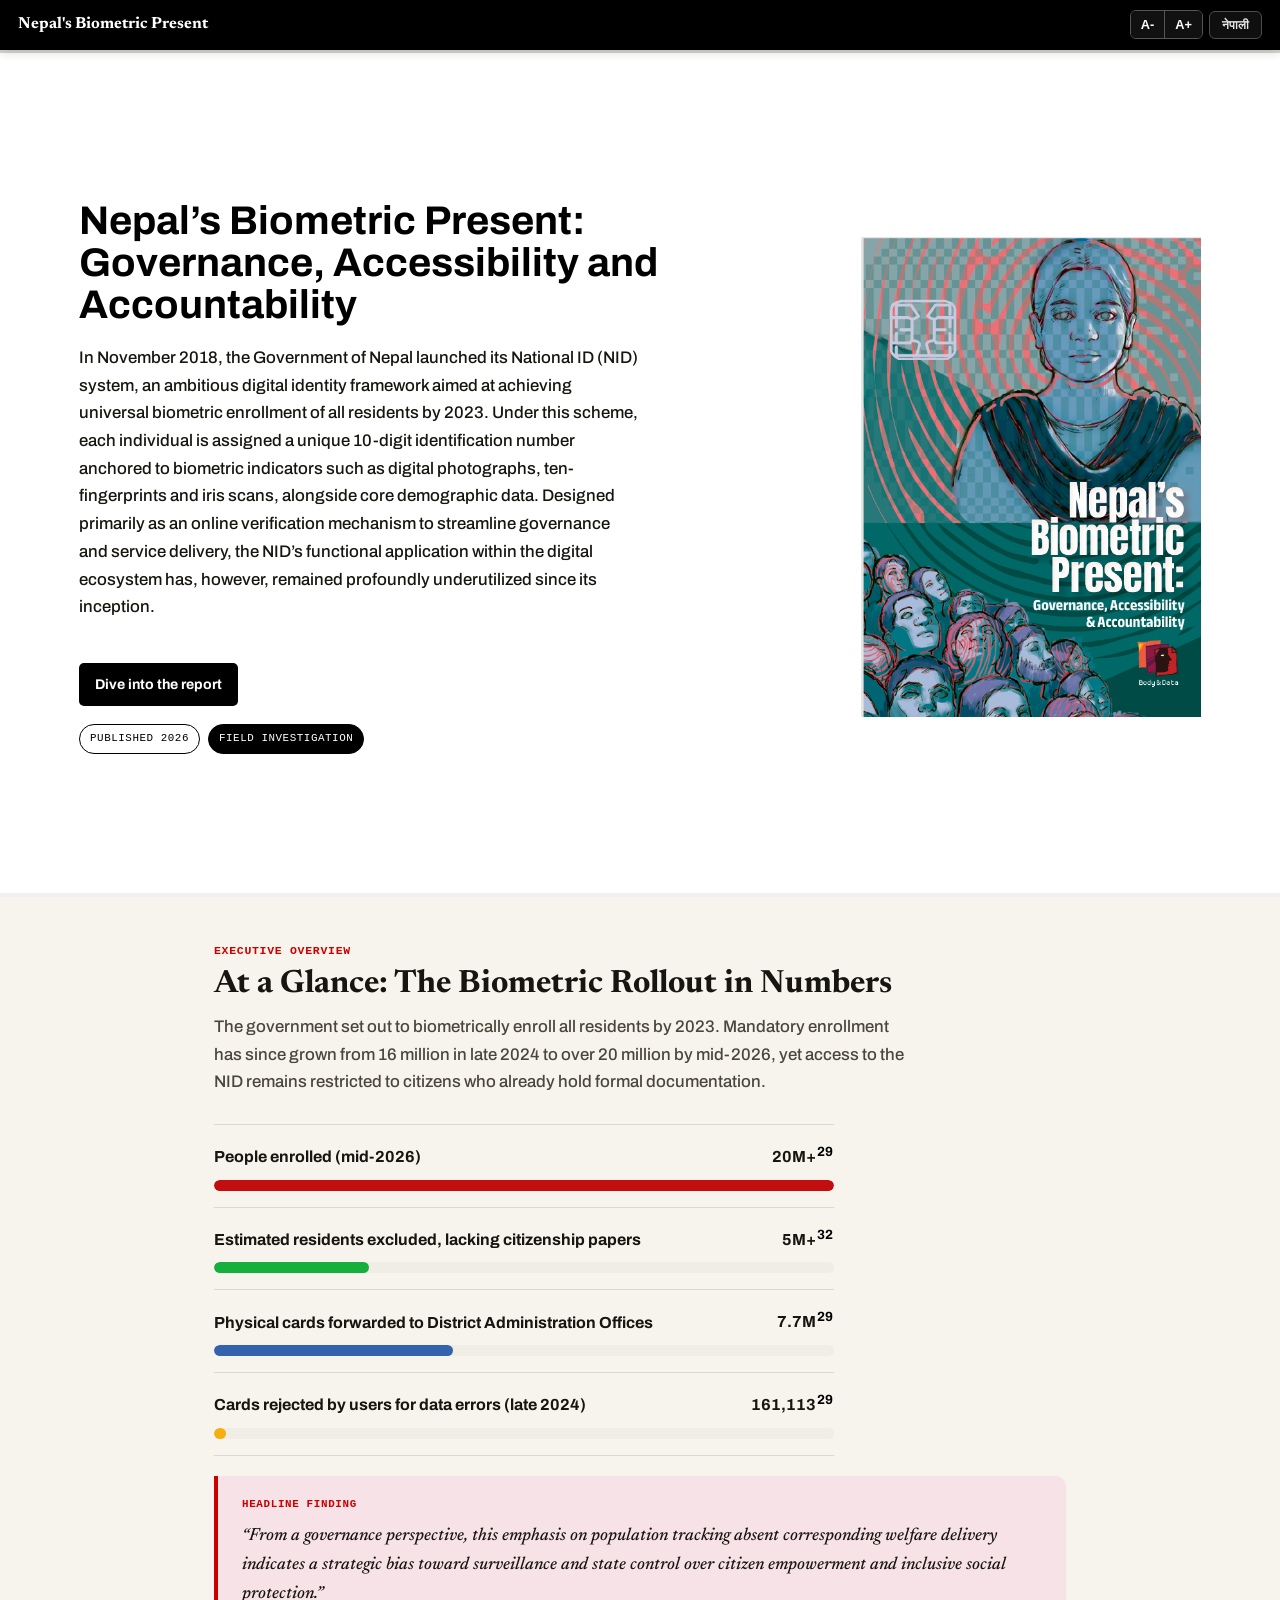
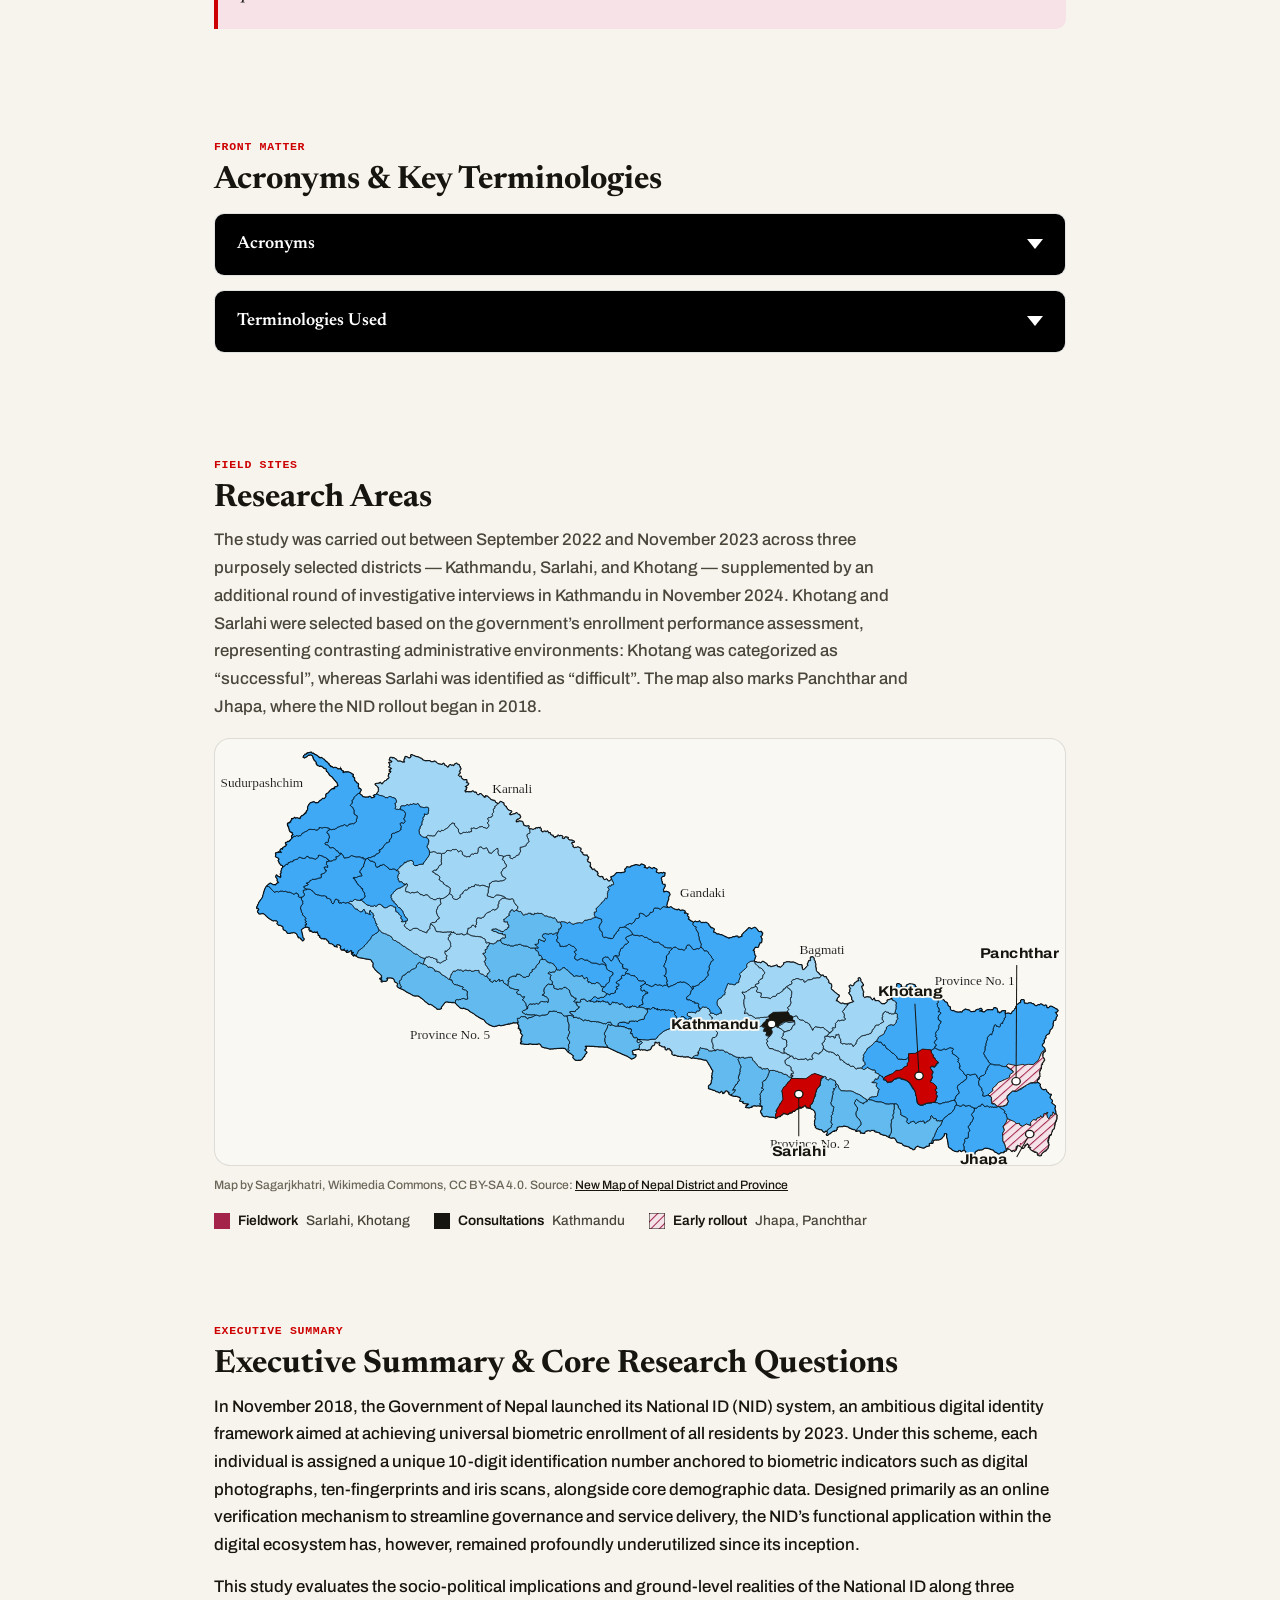
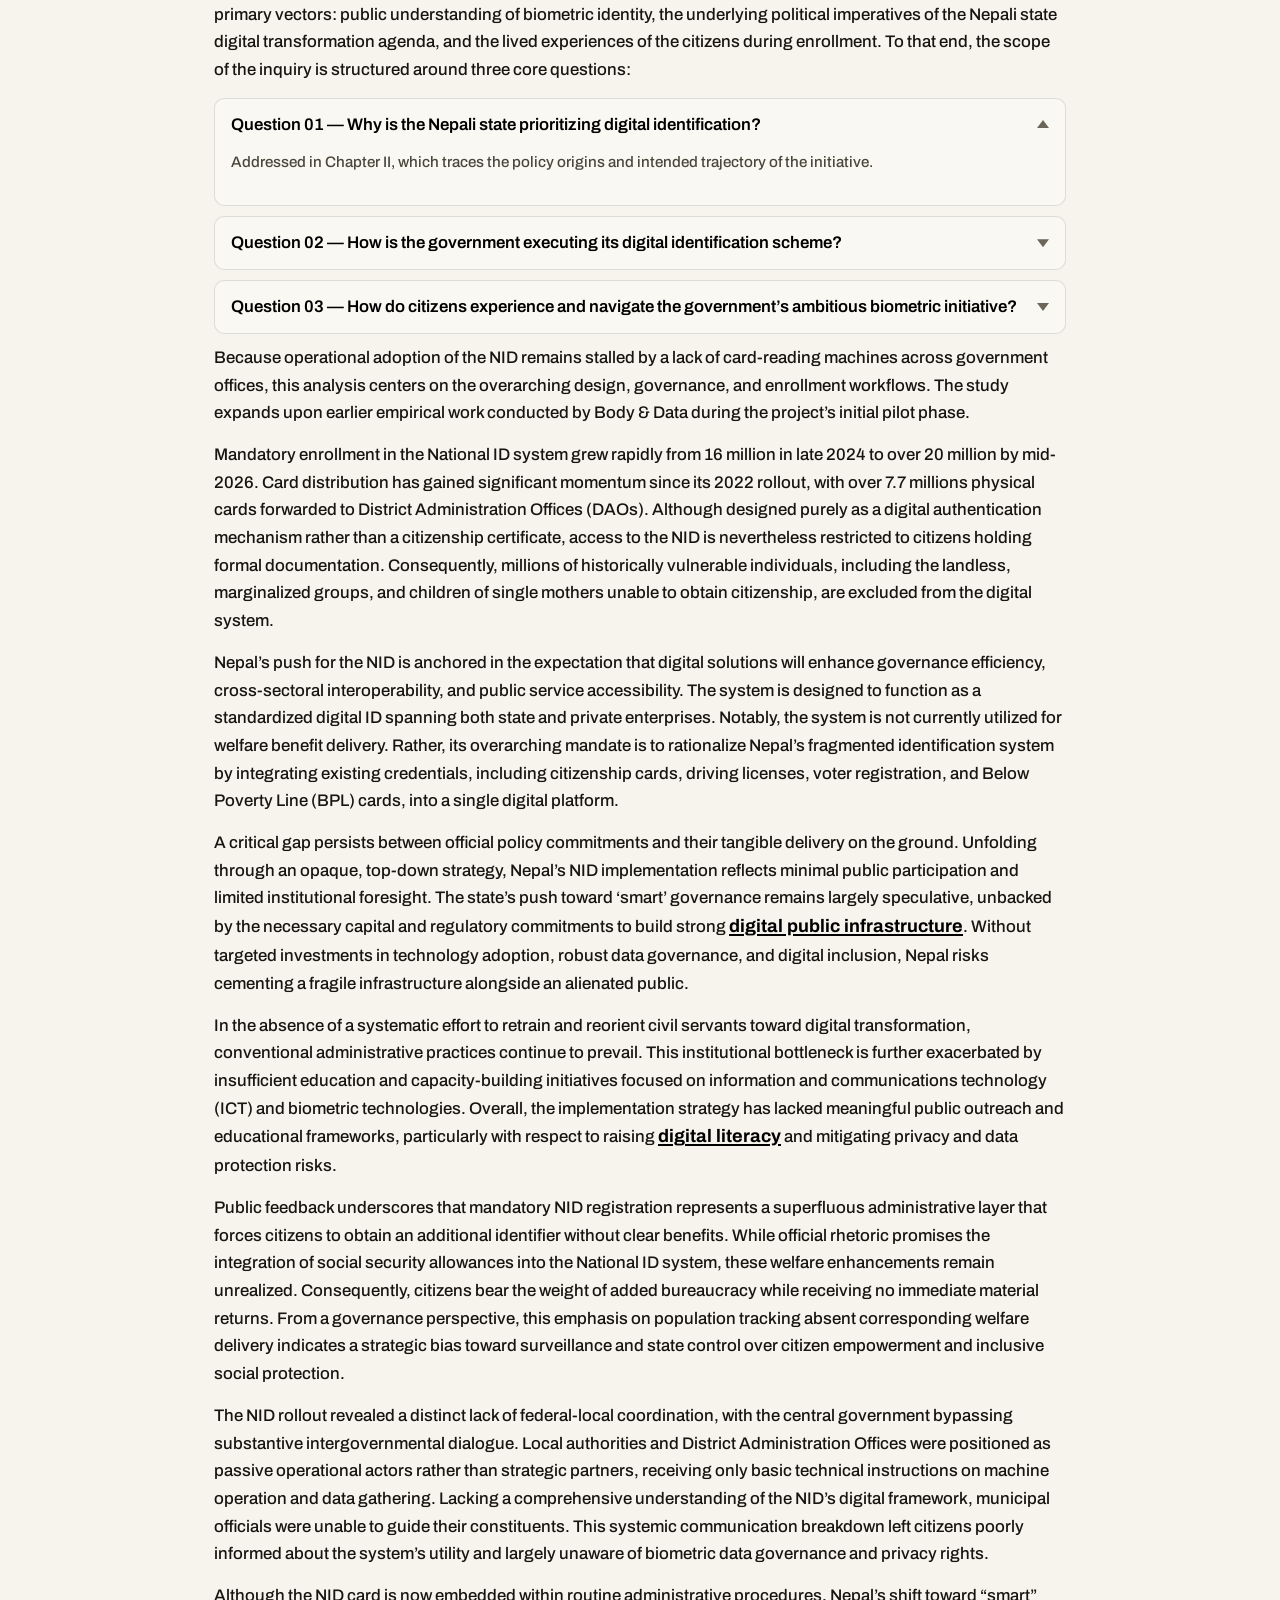
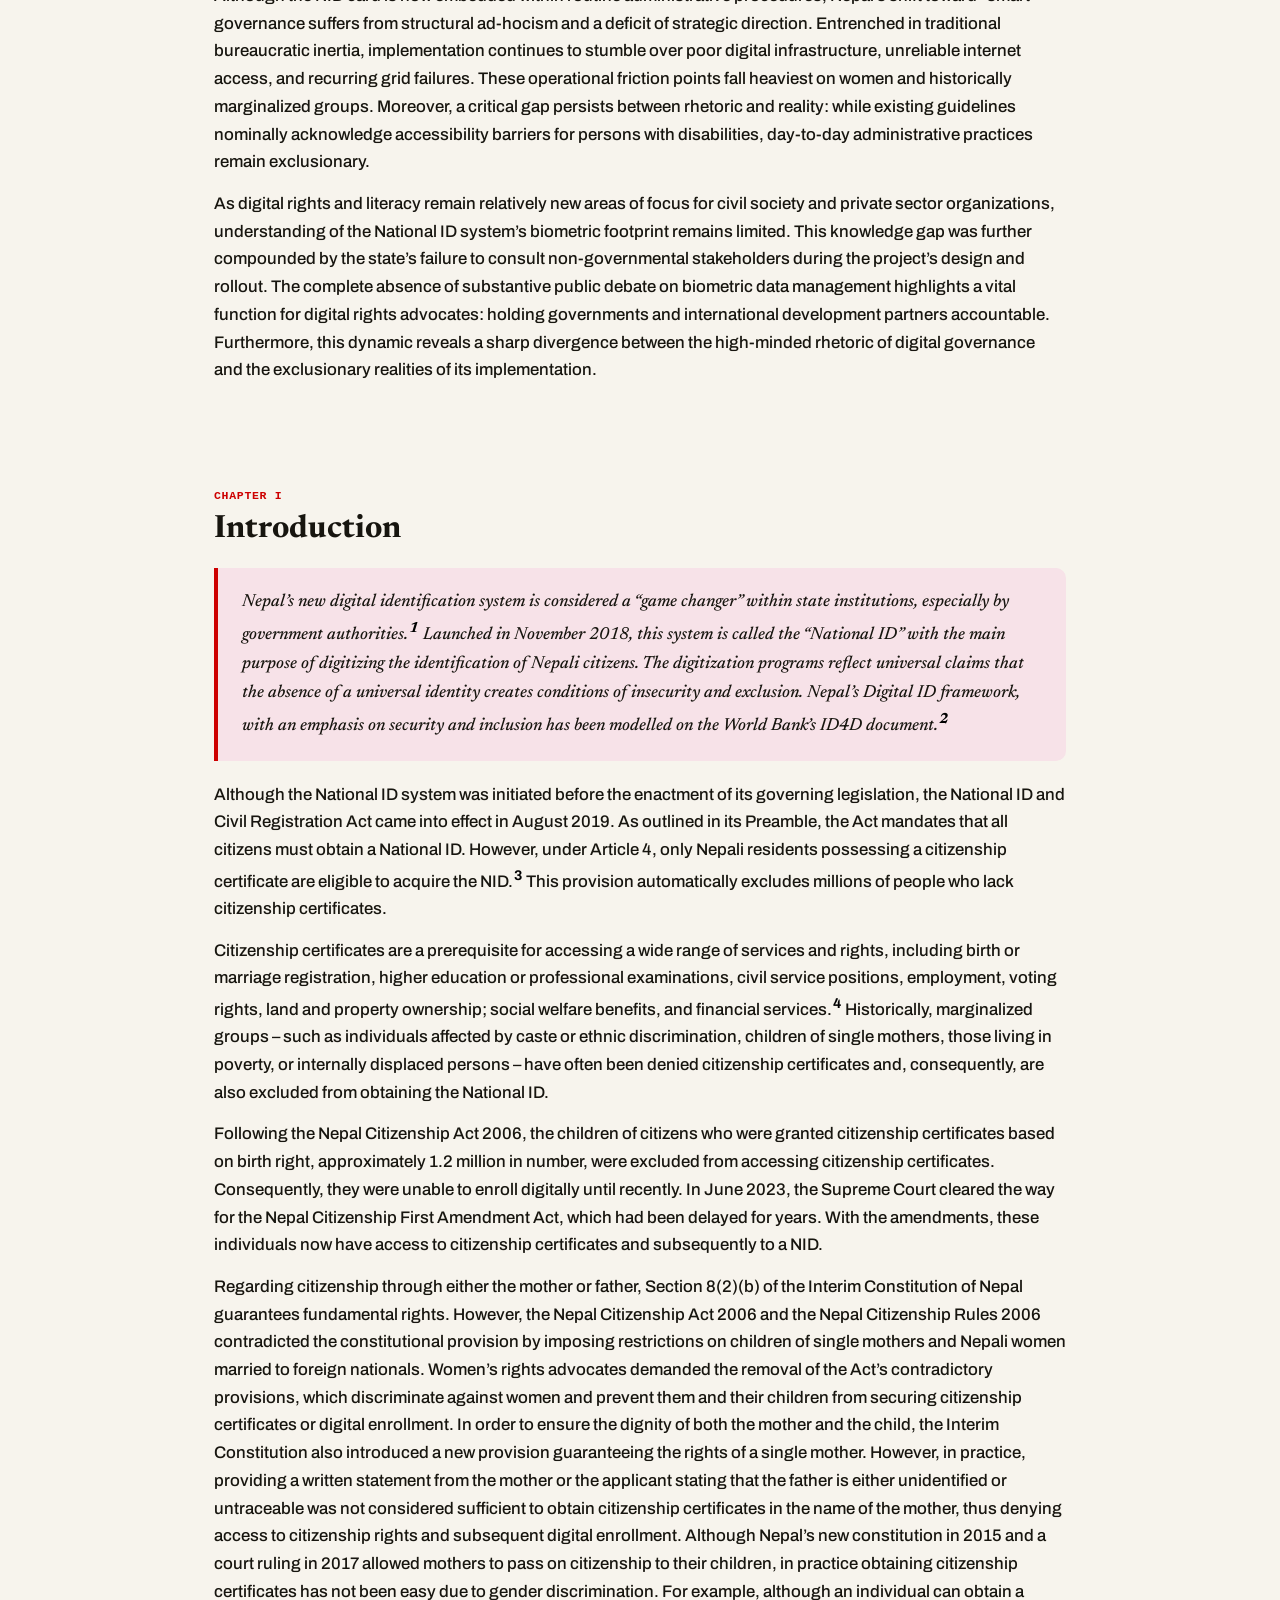
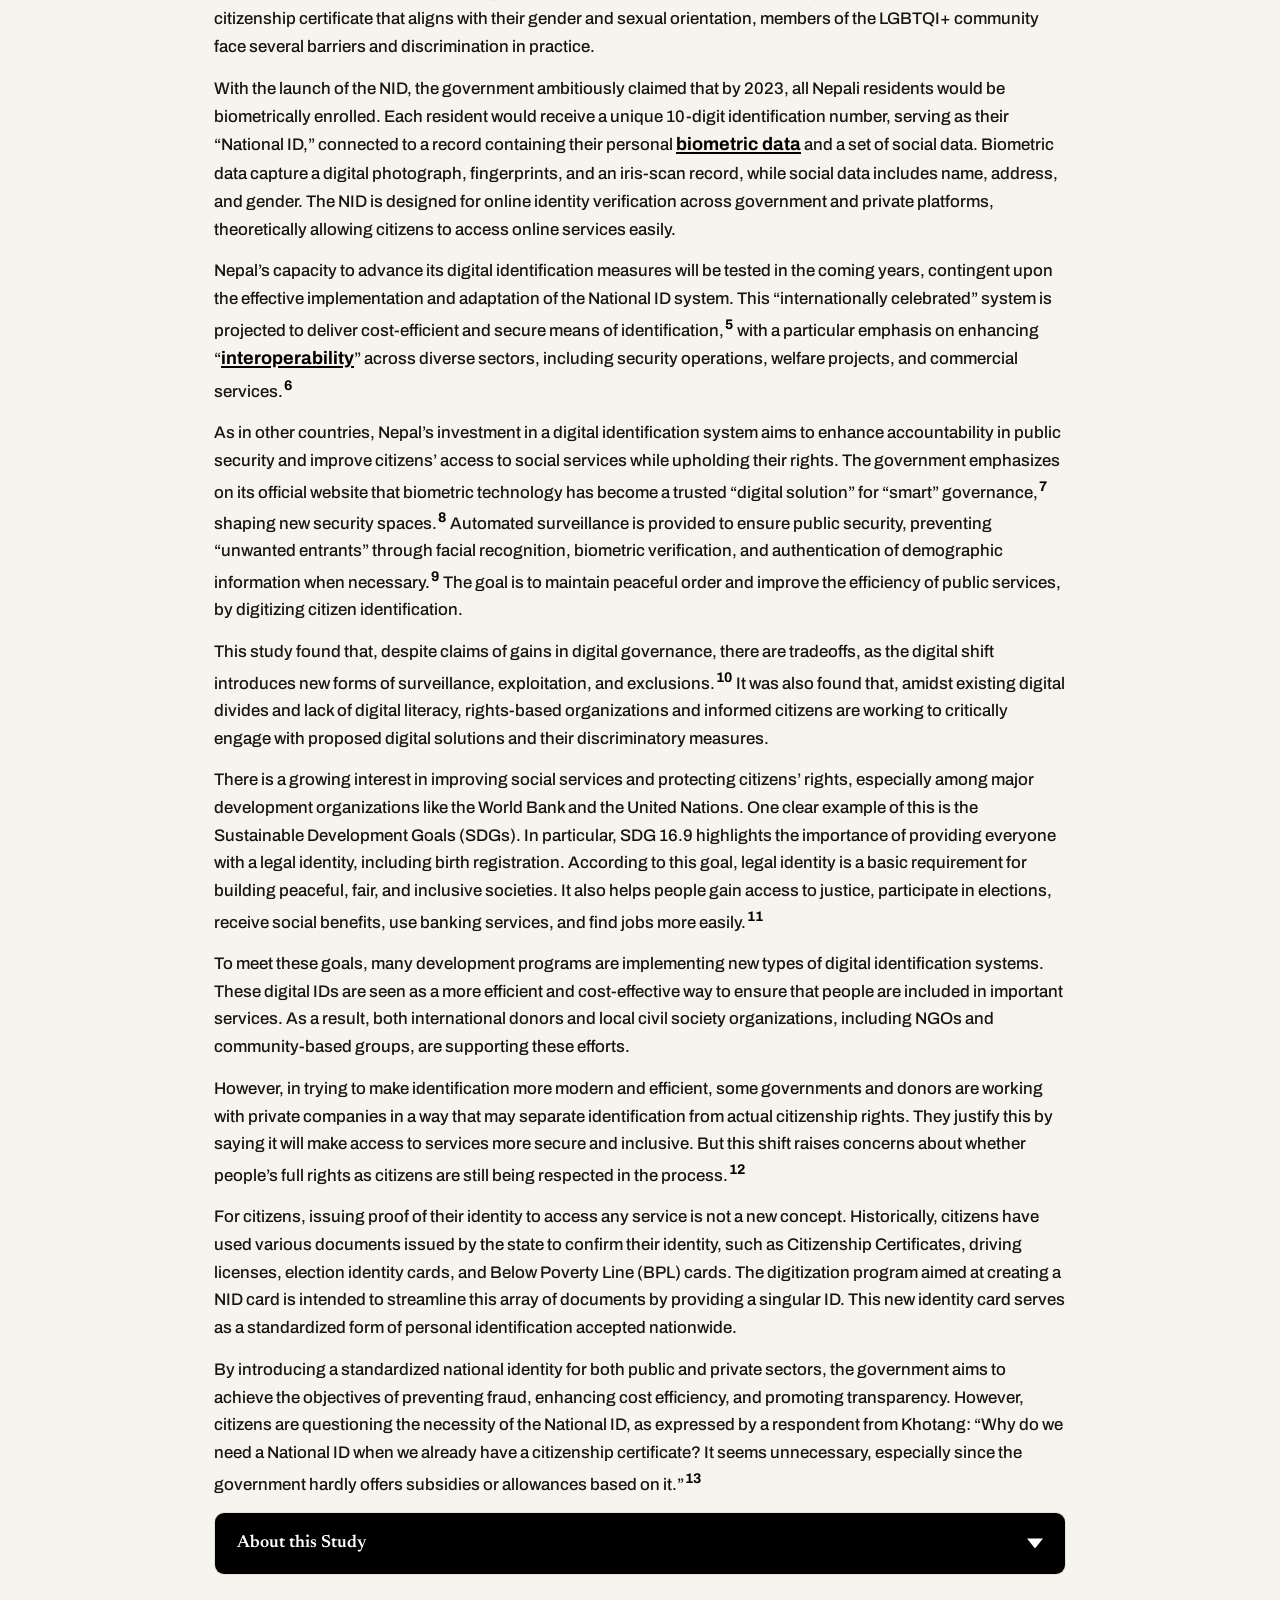
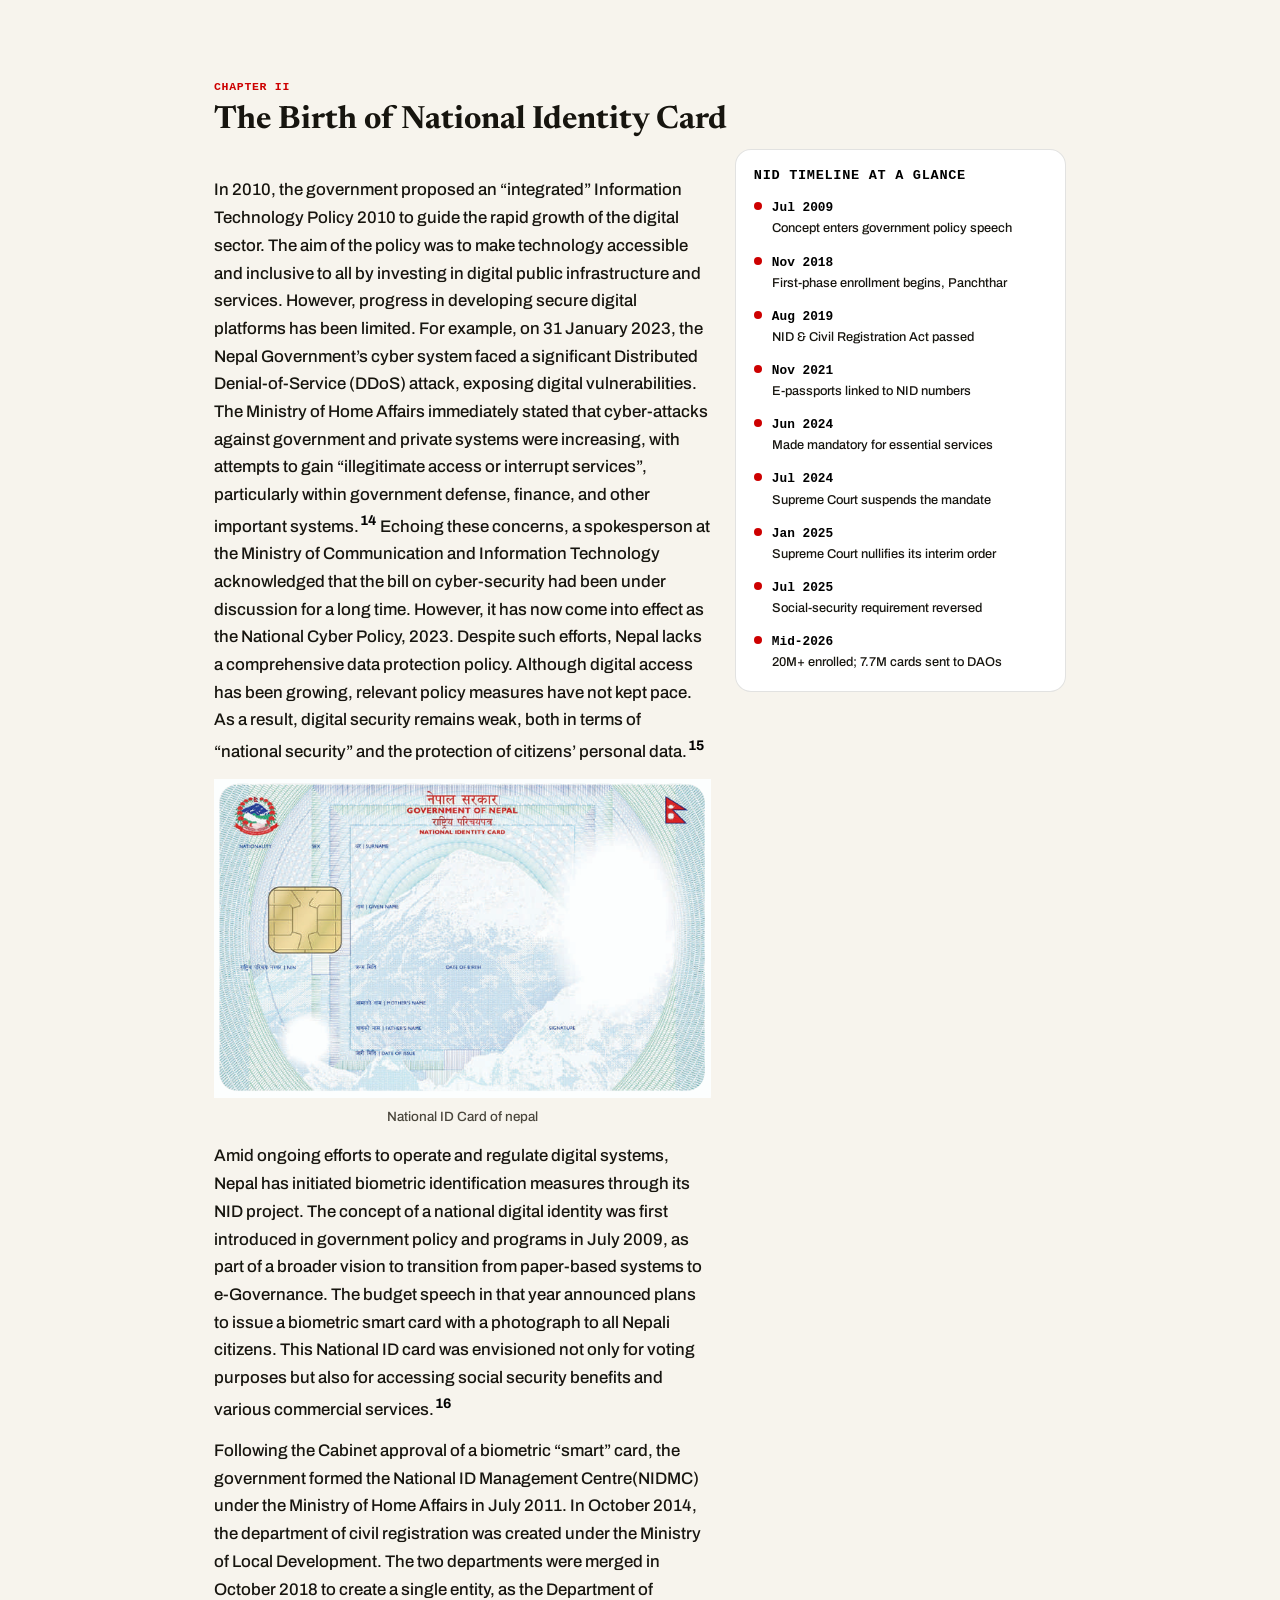
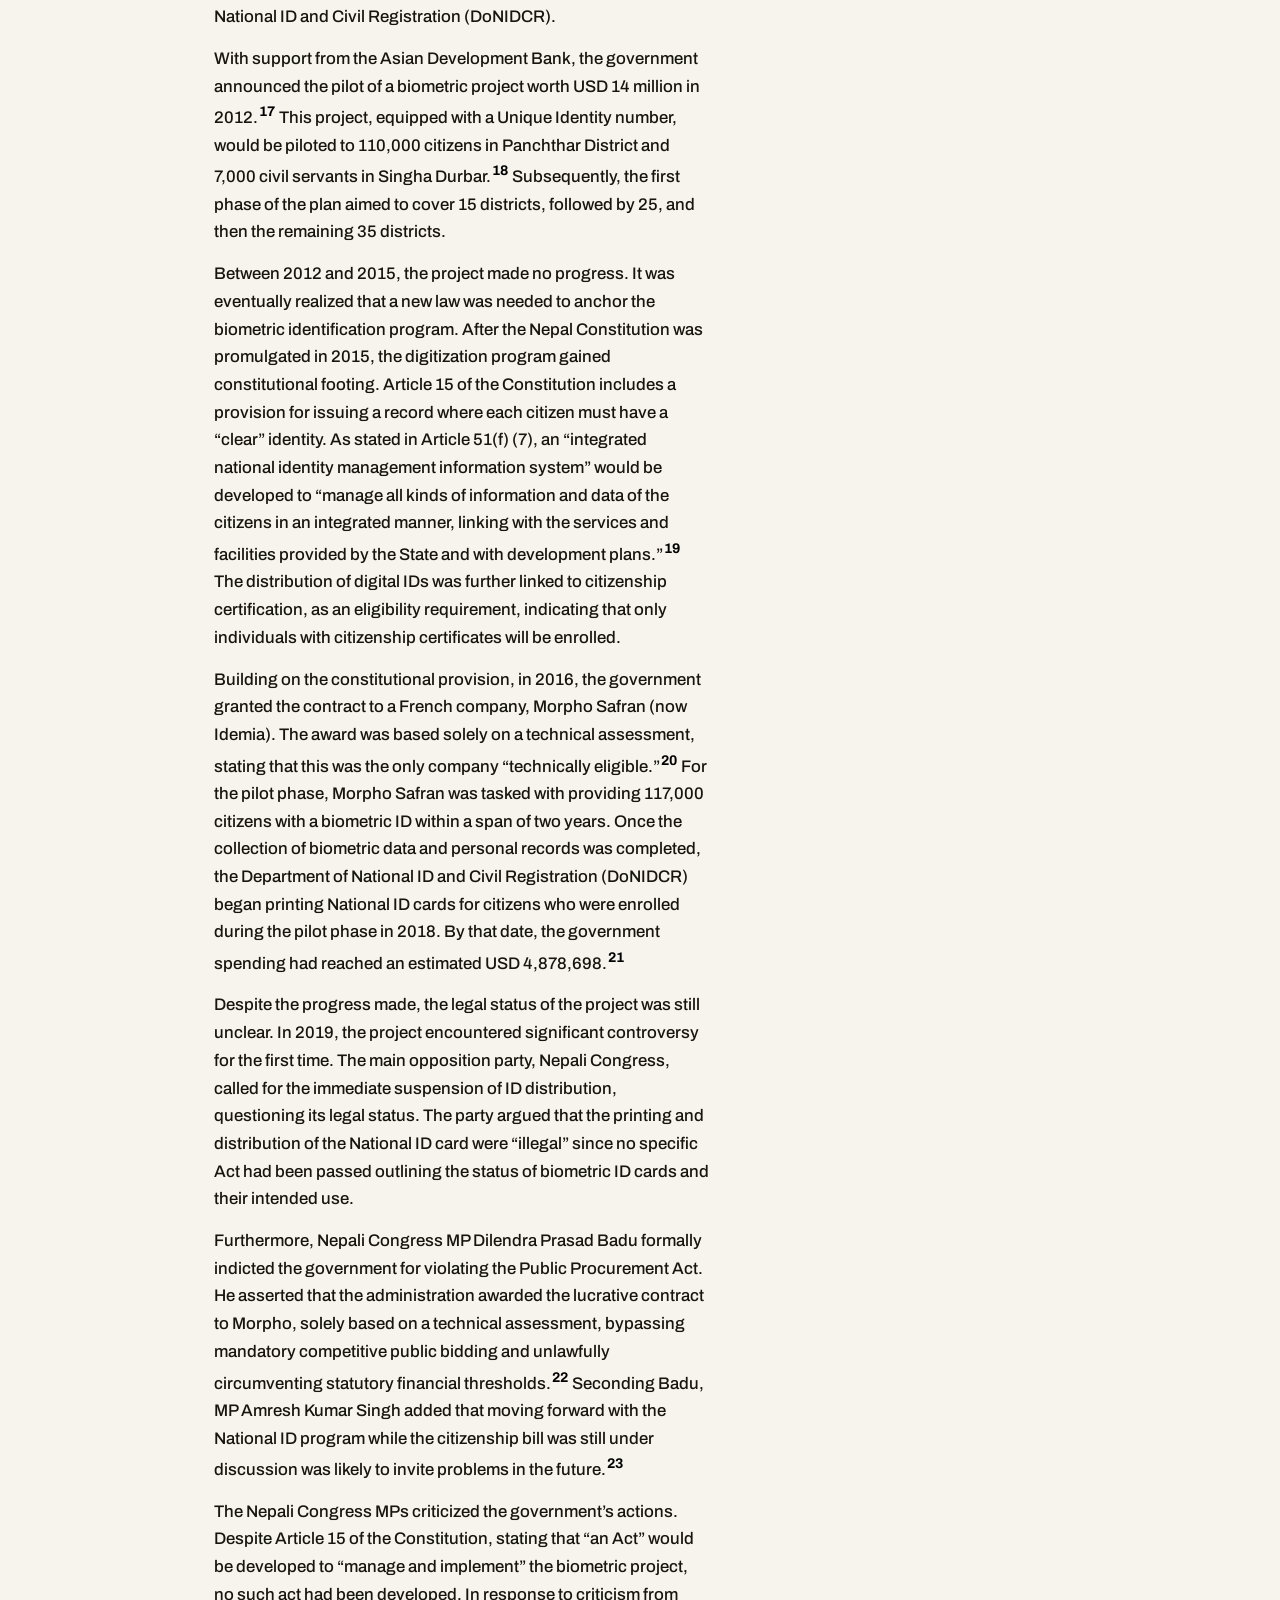
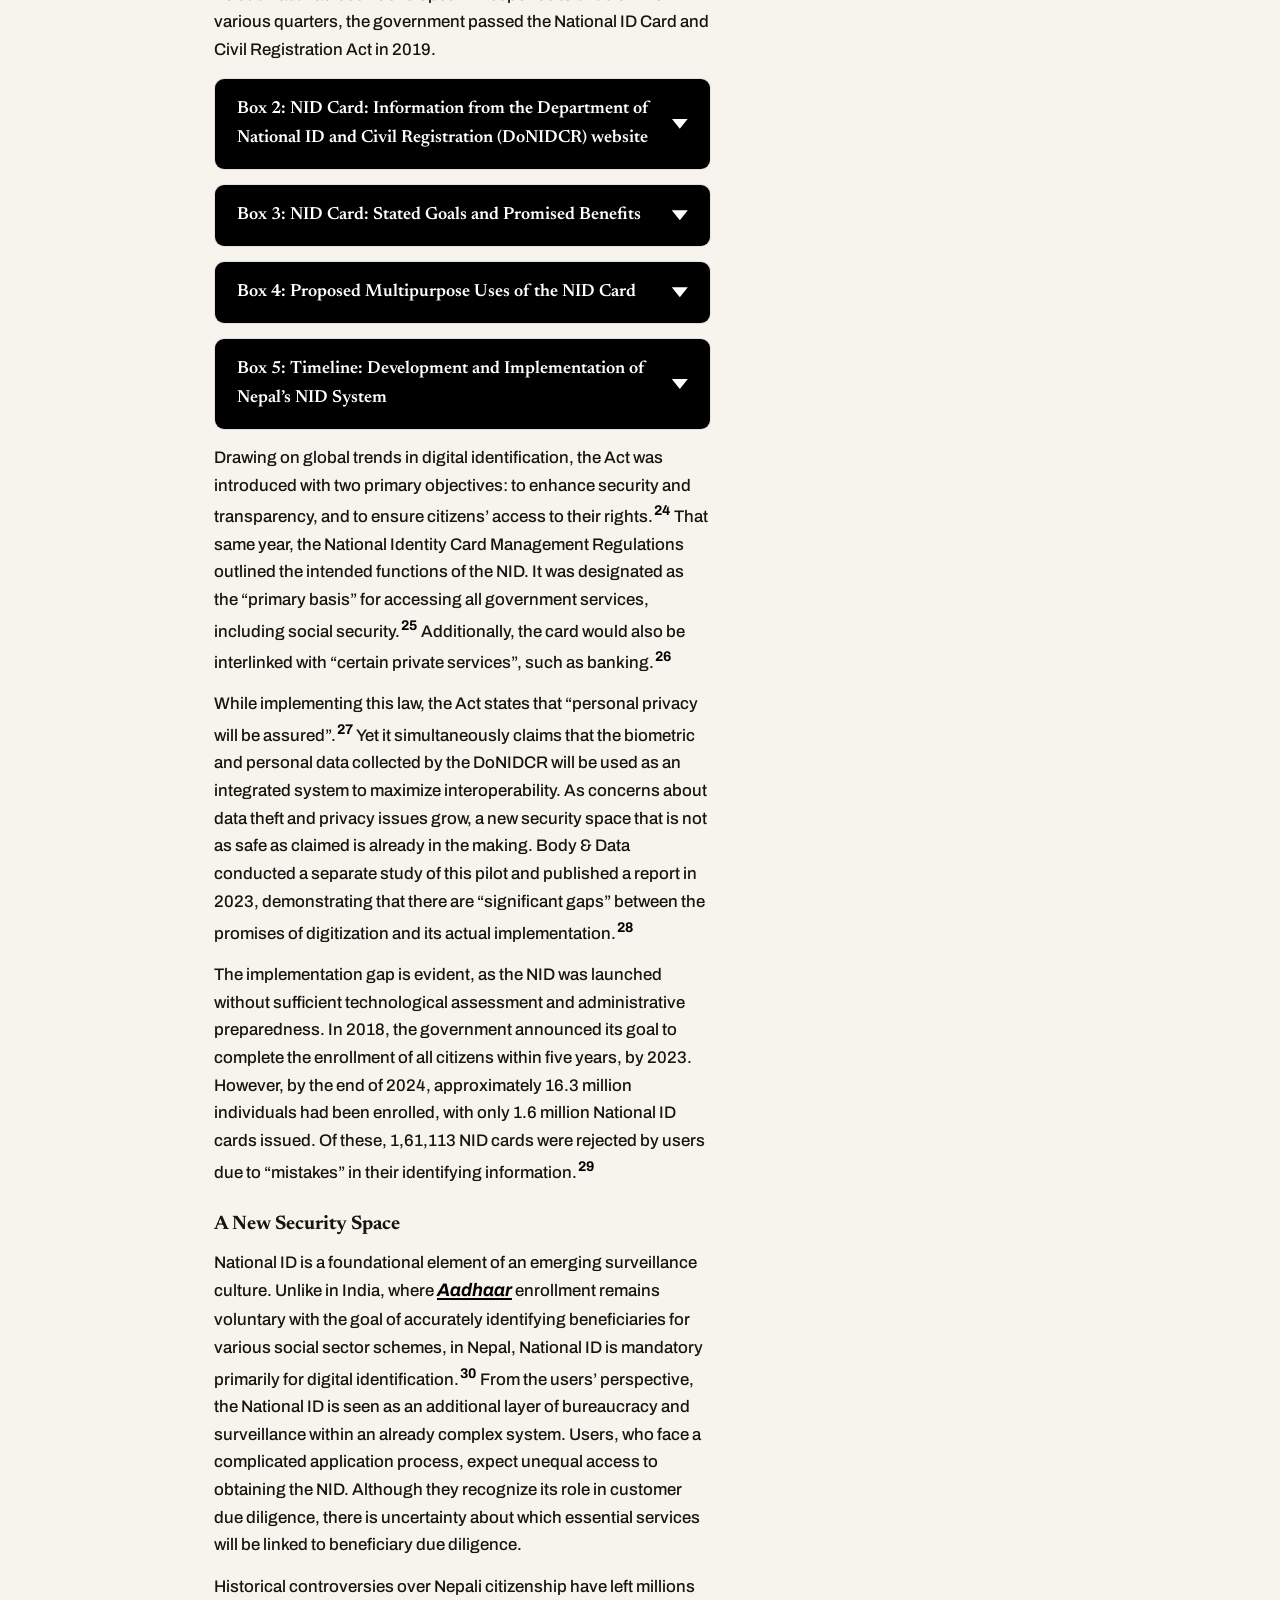
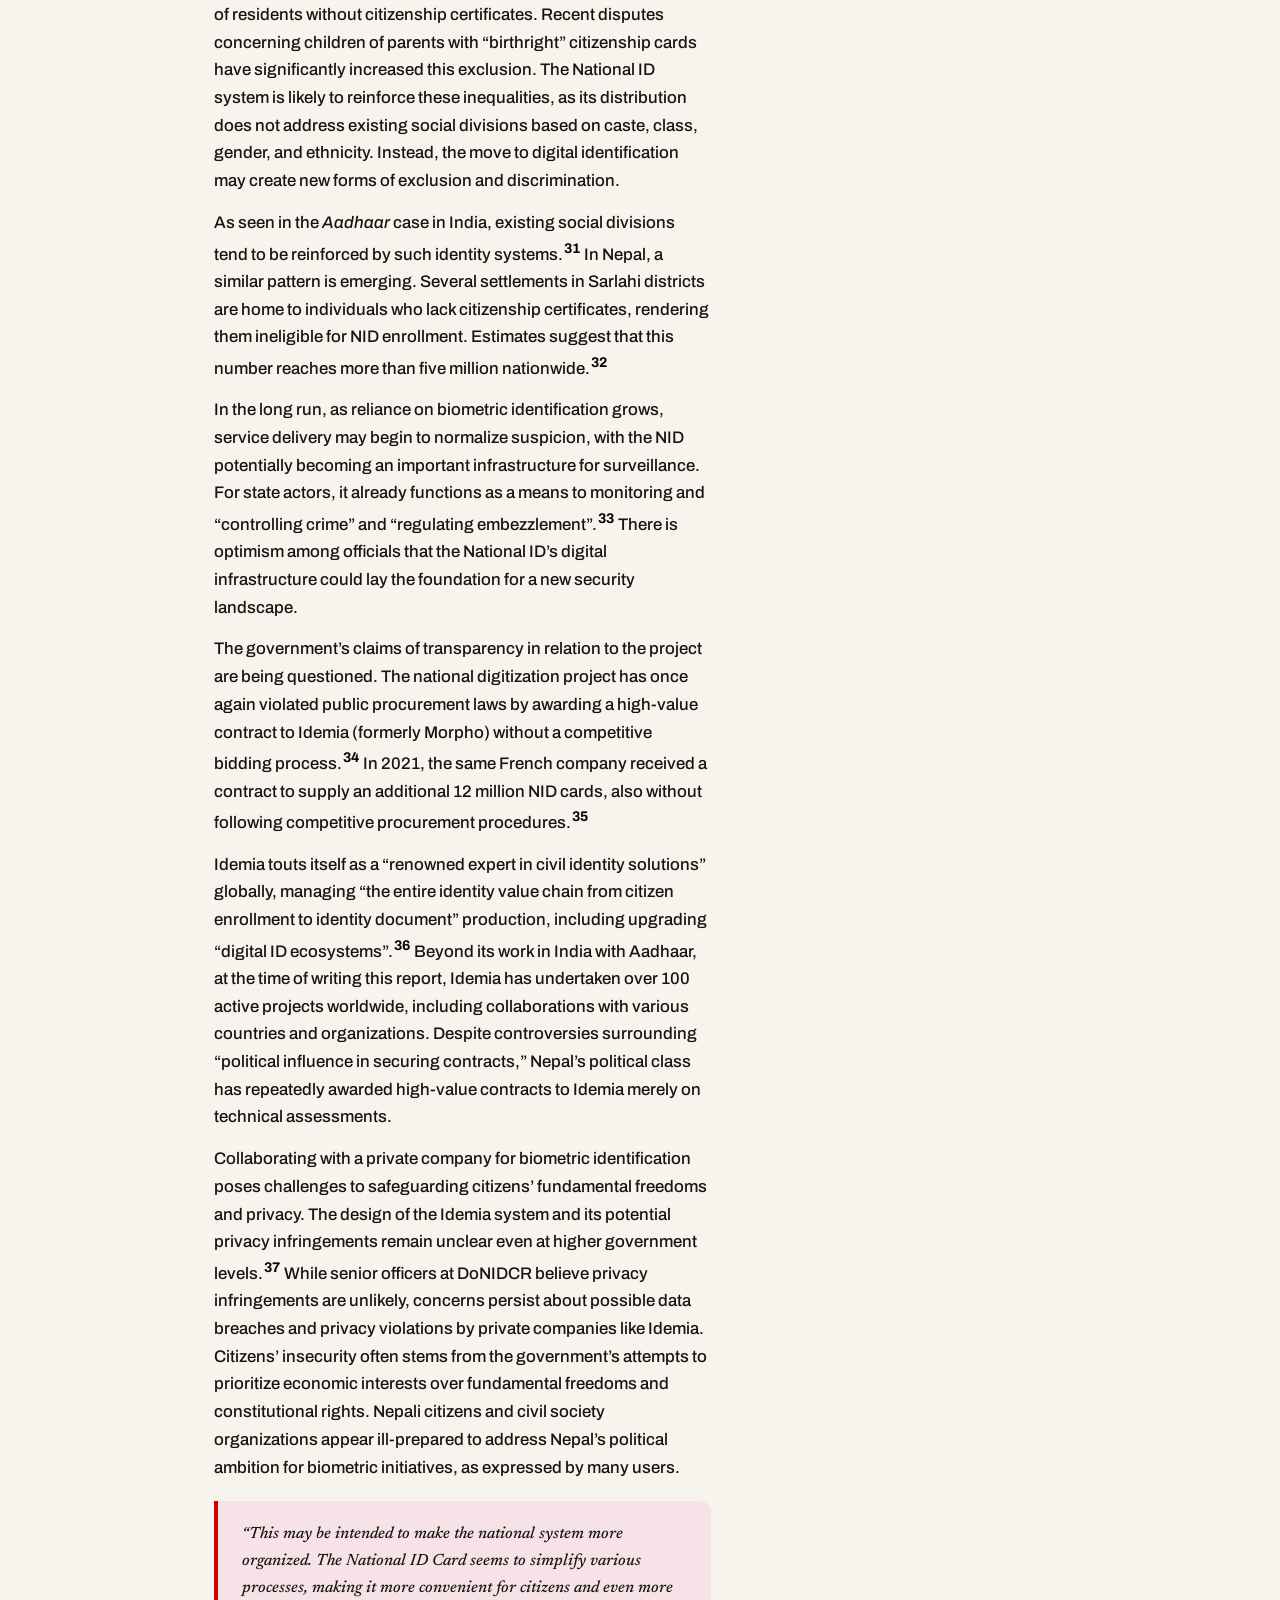
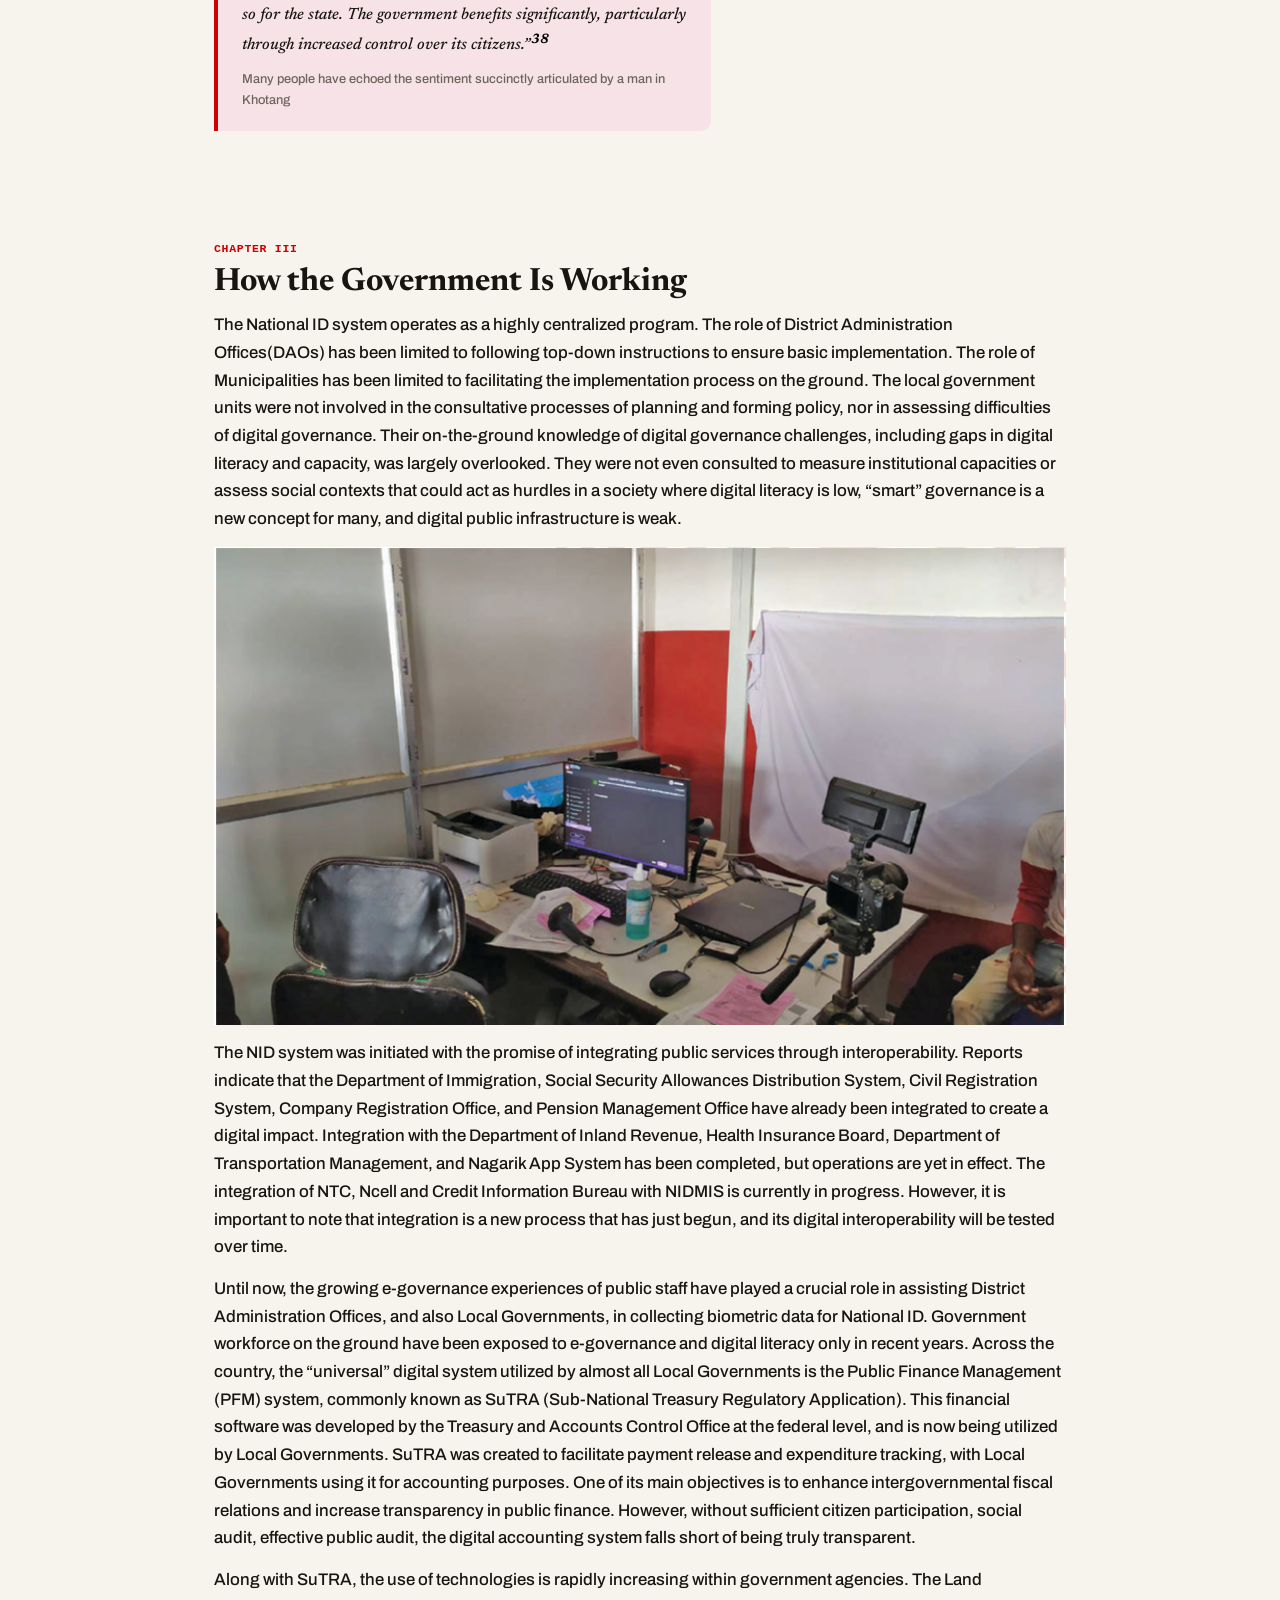
==== commit e2f77d7c: "translatoin done" ====
--- a/index.html
+++ b/index.html
@@ -13,31 +13,31 @@
 
 <!-- ================= TOP NAV ================= -->
 <div class="topnav">
-  <span class="brand" data-en="Nepal's Biometric Present" >Nepal's Biometric Present</span>
+  <span class="brand" data-en="Nepal's Biometric Present" data-ne="नेपालको बायोमेट्रिक वर्तमान" >Nepal's Biometric Present</span>
   <div class="nav-controls">
     <div class="zoom-group">
       <button id="zoomOut" title="Decrease text size">A-</button>
       <button id="zoomIn" title="Increase text size">A+</button>
     </div>
-    <!-- <button class="nav-btn" id="langToggle" type="button" aria-label="Switch to Nepali" aria-pressed="false" title="Switch to Nepali">नेपाली</button> -->
+    <button class="nav-btn" id="langToggle" type="button" aria-label="Switch to Nepali" aria-pressed="false" title="Switch to Nepali">नेपाली</button> 
   </div>
 </div>
 <div class="progress-bar"><div class="progress-fill" id="progressFill"></div></div>
 
 <nav class="toc" id="toc" aria-label="Report contents">
-  <button class="toc-head" id="tocHead" type="button" aria-controls="tocList" aria-expanded="false" data-en="Contents" >Contents</button>
+  <button class="toc-head" id="tocHead" type="button" aria-controls="tocList" aria-expanded="false" data-en="Contents" data-ne="विषय सूची" >Contents</button>
   <ul class="toc-list" id="tocList">
-    <li><a href="#glance"><span class="t" data-en="At a Glance" >At a Glance</span><span class="s" data-en="Key figures">Key figures</span></a></li>
-    <li><a href="#front-matter"><span class="t" data-en="Front Matter" >Front Matter</span><span class="s" data-en="Acronyms &amp; terms" >Acronyms &amp; terms</span></a></li>
-    <li><a href="#research-areas"><span class="t" data-en="Research Areas" >Research Areas</span><span class="s" data-en="Field sites" >Field sites</span></a></li>
-    <li><a href="#exec-summary"><span class="t" data-en="Executive Summary" >Executive Summary</span><span class="s" data-en="Report summary" >Report summary</span></a></li>
-    <li><a href="#ch1"><span class="t" data-en="Ch. 1" >Ch. 1</span><span class="s" data-en="Introduction" >Introduction</span></a></li>
-    <li><a href="#ch2"><span class="t" data-en="Ch. 2" >Ch. 2</span><span class="s" data-en="Birth of the National ID Card" >Birth of the National ID Card</span></a></li>
-    <li><a href="#ch3"><span class="t" data-en="Ch. 3" >Ch. 3</span><span class="s" data-en="How the government is working" >How the government is working</span></a></li>
-    <li><a href="#ch4"><span class="t" data-en="Ch. 4">Ch. 4</span><span class="s" data-en="Disputes and differences" >Disputes and differences</span></a></li>
-    <li><a href="#ch5"><span class="t" data-en="Ch. 5">Ch. 5</span><span class="s" data-en="Right to privacy">Right to privacy</span></a></li>
-    <li><a href="#moving-forward"><span class="t" data-en="Ch. 6">Ch. 6</span><span class="s" data-en="Moving forward">Moving forward</span></a></li>
-    <li><a href="#references"><span class="t" data-en="References &amp; Footnotes">References &amp; Footnotes</span><span class="s" data-en="Sources &amp; notes" >Sources &amp; notes</span></a></li>
+    <li><a href="#glance"><span class="t" data-en="At a Glance" data-ne="एक नजरमा" >At a Glance</span><span class="s" data-en="Key figures" data-ne="मुख्य तथ्यांक">Key figures</span></a></li>
+    <li><a href="#front-matter"><span class="t" data-en="Front Matter" data-ne="प्रारम्भिक सामग्री" >Front Matter</span><span class="s" data-en="Acronyms &amp; terms" data-ne="संक्षिप्त रूप र शब्दावली" >Acronyms &amp; terms</span></a></li>
+    <li><a href="#research-areas"><span class="t" data-en="Research Areas" data-ne="अनुसन्धान क्षेत्रहरू" >Research Areas</span><span class="s" data-en="Field sites" data-ne="अध्ययन स्थलहरू" >Field sites</span></a></li>
+    <li><a href="#exec-summary"><span class="t" data-en="Executive Summary" data-ne="कार्यकारी सारांश" >Executive Summary</span><span class="s" data-en="Report summary" data-ne="प्रतिवेदनको सारांश" >Report summary</span></a></li>
+    <li><a href="#ch1"><span class="t" data-en="Ch. 1" data-ne="अध्याय १" >Ch. 1</span><span class="s" data-en="Introduction" data-ne="परिचय" >Introduction</span></a></li>
+    <li><a href="#ch2"><span class="t" data-en="Ch. 2" data-ne="अध्याय २" >Ch. 2</span><span class="s" data-en="Birth of the National ID Card" data-ne="राष्ट्रिय परिचयपत्रको जन्म" >Birth of the National ID Card</span></a></li>
+    <li><a href="#ch3"><span class="t" data-en="Ch. 3" data-ne="अध्याय ३" >Ch. 3</span><span class="s" data-en="How the government is working" data-ne="सरकारको कार्यशैली" >How the government is working</span></a></li>
+    <li><a href="#ch4"><span class="t" data-en="Ch. 4" data-ne="अध्याय ४">Ch. 4</span><span class="s" data-en="Disputes and differences" data-ne="विवाद र मतभेदहरू" >Disputes and differences</span></a></li>
+    <li><a href="#ch5"><span class="t" data-en="Ch. 5" data-ne="अध्याय ५">Ch. 5</span><span class="s" data-en="Right to privacy" data-ne="गोपनीयताको अधिकार">Right to privacy</span></a></li>
+    <li><a href="#moving-forward"><span class="t" data-en="Ch. 6" data-ne="अध्याय ६">Ch. 6</span><span class="s" data-en="Moving forward" data-ne="अबको बाटो">Moving forward</span></a></li>
+    <li><a href="#references"><span class="t" data-en="References &amp; Footnotes" data-ne="सन्दर्भ सामग्री र पादटिप्पणी">References &amp; Footnotes</span><span class="s" data-en="Sources &amp; notes" data-ne="स्रोत र टिप्पणीहरू" >Sources &amp; notes</span></a></li>
   </ul>
 </nav>
 
@@ -46,11 +46,11 @@
   <div class="cover-grid">
     <div class="cover-text">
       <div class="eyebrow-row">
-        <span class="pill" data-en="Published 2026" >Published 2026</span>
-        <span class="pill filled" data-en="Field Investigation" >Field Investigation</span>
+        <span class="pill" data-en="Published 2026" data-ne="प्रकाशित २०२६" >Published 2026</span>
+        <span class="pill filled" data-en="Field Investigation" data-ne="स्थलगत अनुसन्धान" >Field Investigation</span>
       </div>
-      <h1 data-en="Nepal’s Biometric Present: Governance, Accessibility and Accountability">Nepal’s Biometric Present: Governance, Accessibility and Accountability</h1>
-      <p class="subtitle" data-en="In November 2018, the Government of Nepal launched its National ID (NID) system, an ambitious digital identity framework aimed at achieving universal biometric enrollment of all residents by 2023. Under this scheme, each individual is assigned a unique 10-digit identification number anchored to biometric indicators such as digital photographs, ten-fingerprints and iris scans, alongside core demographic data. Designed primarily as an online verification mechanism to streamline governance and service delivery, the NID’s functional application within the digital ecosystem has, however, remained profoundly underutilized since its inception." 
+      <h1 data-en="Nepal’s Biometric Present: Governance, Accessibility and Accountability" data-ne="नेपालको बायोमेट्रिक वर्तमान: शासन, पहुँचयोग्यता र जवाफदेहिता">Nepal’s Biometric Present: Governance, Accessibility and Accountability</h1>
+      <p class="subtitle" data-en="In November 2018, the Government of Nepal launched its National ID (NID) system, an ambitious digital identity framework aimed at achieving universal biometric enrollment of all residents by 2023. Under this scheme, each individual is assigned a unique 10-digit identification number anchored to biometric indicators such as digital photographs, ten-fingerprints and iris scans, alongside core demographic data. Designed primarily as an online verification mechanism to streamline governance and service delivery, the NID’s functional application within the digital ecosystem has, however, remained profoundly underutilized since its inception." data-ne="नोभेम्बर २०१८ मा नेपाल सरकारले राष्ट्रिय परिचयपत्र (NID) प्रणालीको सुरुवात गर्‍यो। यो महत्वाकांक्षी डिजिटल पहिचान संरचना सन् २०२३ सम्म नेपालका सबै बासिन्दाको सार्वभौमिक बायोमेट्रिक दर्ता हासिल गर्ने उद्देश्यले अघि बढाइएको थियो। यस प्रणालीअन्तर्गत प्रत्येक व्यक्तिलाई डिजिटल तस्बिर, दशवटा औंलाछाप र आँखाको आइरिस स्क्यानजस्ता बायोमेट्रिक सूचकहरू तथा आधारभूत जनसांख्यिकीय विवरणसँग आबद्ध गरिएको १० अंकको विशिष्ट परिचय नम्बर प्रदान गरिन्छ। मुख्यतः शासन प्रणाली र सेवा प्रवाहलाई सरल तथा प्रभावकारी बनाउन अनलाइन प्रमाणीकरण संयन्त्रका रूपमा डिजाइन गरिएको भए पनि, डिजिटल पारिस्थितिक प्रणालीभित्र NID को कार्यात्मक प्रयोग भने यसको सुरुवातदेखि नै अत्यन्त सीमित रहँदै आएको छ।" 
       >In November 2018, the Government of Nepal launched its National ID (NID) system, an ambitious digital identity framework aimed at achieving universal biometric enrollment of all residents by 2023. Under this scheme, each individual is assigned a unique 10-digit identification number anchored to biometric indicators such as digital photographs, ten-fingerprints and iris scans, alongside core demographic data. Designed primarily as an online verification mechanism to streamline governance and service delivery, the NID’s functional application within the digital ecosystem has, however, remained profoundly underutilized since its inception.</p>
       <div class="cover-meta">
         <div>
@@ -60,18 +60,18 @@
           <div class="v">Irshat Khatoon (Malangwa Municipality, Sarlahi)  Barsha Rai (Diktel Municipality, Khotang)</div>
         </div>
         <div>
-          <div class="k" data-en="Copy-Editing" >Copy-Editing</div>
+          <div class="k" data-en="Copy-Editing" data-ne="प्रतिलिपि सम्पादन" >Copy-Editing</div>
           <div class="v">Shafali Uprety</div>
-          <div class="k" data-en="Cover Illustration" >Cover Illustration</div>
+          <div class="k" data-en="Cover Illustration" data-ne="आवरण चित्रण" >Cover Illustration</div>
           <div class="v">Supriya Manandhar</div>
-          <div class="k" data-en="Layout and Design" >Layout and Design</div>
+          <div class="k" data-en="Layout and Design" data-ne="साजसज्जा" >Layout and Design</div>
           <div class="v">Shrijit Rajbhandari</div>
-          <div class="k" data-en="Financial Support" >Financial Support</div>
+          <div class="k" data-en="Financial Support" data-ne="आर्थिक सहयोग" >Financial Support</div>
           <div class="v">Open Society Foundation (OSF)</div>
         </div>
       </div>
       <div class="cover-cta">
-        <a href="#glance" data-en="Dive into the report" >Dive into the report</a>
+        <a href="#glance" data-en="Dive into the report" data-ne="प्रतिवेदनमा प्रवेश गर्नुहोस्" >Dive into the report</a>
       </div>
     </div>
     <div class="cover-img-col">
@@ -84,11 +84,12 @@
 
 <footer>
   <strong data-en="Nepal’s Biometric Present: Governance, Accessibility and Accountability" data-ne="नेपालको बायोमेट्रिक वर्तमान: शासन, पहुँचयोग्यता र जवाफदेहिता">Nepal&#8217;s Biometric Present: Governance, Accessibility and Accountability</strong>
-  <p style="margin-top:8px;">Established in 2017, Body &amp; Data works to enhance understanding of and access to information on digital rights among women, queer people, and marginalized groups, enabling them to exercise their rights in a safe and just digital space.</p>
+  <p style="margin-top:8px;" data-en="Established in 2017, Body &amp; Data works to enhance understanding of and access to information on digital rights among women, queer people, and marginalized groups, enabling them to exercise their rights in a safe and just digital space." data-ne="सन् २०१७ सालमा स्थापित बडी एण्ड डाटाले महिला, क्वयेर व्यक्ति र सीमान्तकृत समूहलाई आफ्ना अधिकार प्रयोग गर्न सक्षम पार्दै डिजिटल अधिकारको बुझाइ र पहुँच बढाउन काम गर्दछ, ताकि सुरक्षित र न्यायपूर्ण डिजिटल वृत्त निर्माण गर्न सकियोस् ।">Established in 2017, Body &amp; Data works to enhance understanding of and access to information on digital rights among women, queer people, and marginalized groups, enabling them to exercise their rights in a safe and just digital space.</p>
   <p style="margin-top:6px;">bodyanddata.org</p>
 </footer>
 
 <script src="translations.js"></script>
+<script src="ne.js"></script>
 <script src="script.js" defer></script>
 
 <script id="report-data" type="application/json">{"sections":[{"id":"glance","content":[{"tag":"section","children":[{"tag":"p","children":["Executive Overview"],"attributes":{"class":"section-eyebrow"}},{"tag":"h2","children":["At a Glance: The Biometric Rollout in Numbers"],"attributes":{"class":"section-title"}},{"tag":"p","children":["The government set out to biometrically enroll all residents by 2023. Mandatory enrollment has since grown from 16 million in late 2024 to over 20 million by mid-2026, yet access to the NID remains restricted to citizens who already hold formal documentation."],"attributes":{"class":"section-lead"}},{"tag":"ul","children":[{"tag":"li","children":[{"tag":"div","children":[{"tag":"span","children":["People enrolled (mid-2026)"],"attributes":{"class":"label"}},{"tag":"span","children":["20M+",{"tag":"sup","children":["29"],"attributes":{"class":"fn","data-fn":"(Interview, 12 December 2024). As this report goes to print, mandatory National ID enrollment has surged from 16 million in late 2024 to over 20 million by mid-2026. Distribution has also accelerated since its 2022 rollout, with over 7.7 million physical cards dispatched to District Administration Offices (DAOs), (see, DoNIDCR 2026)."}}],"attributes":{"class":"value"}}],"attributes":{"class":"row"}},{"tag":"div","children":[{"tag":"div","children":[],"attributes":{"class":"fill red","style":"width:100.0%"}}],"attributes":{"class":"track"}}]},{"tag":"li","children":[{"tag":"div","children":[{"tag":"span","children":["Estimated residents excluded, lacking citizenship papers"],"attributes":{"class":"label"}},{"tag":"span","children":["5M+",{"tag":"sup","children":["32"],"attributes":{"class":"fn","data-fn":"(Shrestha and Mulmi, 2016: 13)."}}],"attributes":{"class":"value"}}],"attributes":{"class":"row"}},{"tag":"div","children":[{"tag":"div","children":[],"attributes":{"class":"fill green","style":"width:25.0%"}}],"attributes":{"class":"track"}}]},{"tag":"li","children":[{"tag":"div","children":[{"tag":"span","children":["Physical cards forwarded to District Administration Offices"],"attributes":{"class":"label"}},{"tag":"span","children":["7.7M",{"tag":"sup","children":["29"],"attributes":{"class":"fn","data-fn":"(Interview, 12 December 2024). As this report goes to print, mandatory National ID enrollment has surged from 16 million in late 2024 to over 20 million by mid-2026. Distribution has also accelerated since its 2022 rollout, with over 7.7 million physical cards dispatched to District Administration Offices (DAOs), (see, DoNIDCR 2026)."}}],"attributes":{"class":"value"}}],"attributes":{"class":"row"}},{"tag":"div","children":[{"tag":"div","children":[],"attributes":{"class":"fill blue","style":"width:38.5%"}}],"attributes":{"class":"track"}}]},{"tag":"li","children":[{"tag":"div","children":[{"tag":"span","children":["Cards rejected by users for data errors (late 2024)"],"attributes":{"class":"label"}},{"tag":"span","children":["161,113",{"tag":"sup","children":["29"],"attributes":{"class":"fn","data-fn":"(Interview, 12 December 2024). As this report goes to print, mandatory National ID enrollment has surged from 16 million in late 2024 to over 20 million by mid-2026. Distribution has also accelerated since its 2022 rollout, with over 7.7 million physical cards dispatched to District Administration Offices (DAOs), (see, DoNIDCR 2026)."}}],"attributes":{"class":"value"}}],"attributes":{"class":"row"}},{"tag":"div","children":[{"tag":"div","children":[],"attributes":{"class":"fill yellow","style":"width:0.8%"}}],"attributes":{"class":"track"}}]}],"attributes":{"class":"stat-bars"}},{"tag":"div","children":[{"tag":"div","children":["Headline Finding"],"attributes":{"class":"lbl"}},{"tag":"p","children":["“From a governance perspective, this emphasis on population tracking absent corresponding welfare delivery indicates a strategic bias toward surveillance and state control over citizen empowerment and inclusive social protection.”"]}],"attributes":{"class":"finding-box"}}],"attributes":{"class":"section","id":"glance"}}]},{"id":"front-matter","content":[{"tag":"section","children":[{"tag":"p","children":["Front Matter"],"attributes":{"class":"section-eyebrow"}},{"tag":"h2","children":["Acronyms & Key Terminologies"],"attributes":{"class":"section-title"}},{"tag":"details","children":[{"tag":"summary","children":["Acronyms"]},{"tag":"div","children":[{"tag":"div","children":[{"tag":"span","children":["BPL"],"attributes":{"class":"code"}},{"tag":"span","children":["Below Poverty Line"]}],"attributes":{"class":"acr-row"}},{"tag":"div","children":[{"tag":"span","children":["CBO"],"attributes":{"class":"code"}},{"tag":"span","children":["Community Based Organization"]}],"attributes":{"class":"acr-row"}},{"tag":"div","children":[{"tag":"span","children":["CDO"],"attributes":{"class":"code"}},{"tag":"span","children":["Chief District Officer"]}],"attributes":{"class":"acr-row"}},{"tag":"div","children":[{"tag":"span","children":["CSO"],"attributes":{"class":"code"}},{"tag":"span","children":["Civil Society Organization"]}],"attributes":{"class":"acr-row"}},{"tag":"div","children":[{"tag":"span","children":["DAO"],"attributes":{"class":"code"}},{"tag":"span","children":["District Administration Office"]}],"attributes":{"class":"acr-row"}},{"tag":"div","children":[{"tag":"span","children":["DoNIDCR"],"attributes":{"class":"code"}},{"tag":"span","children":["Department of National ID and Civil Registration"]}],"attributes":{"class":"acr-row"}},{"tag":"div","children":[{"tag":"span","children":["DPI"],"attributes":{"class":"code"}},{"tag":"span","children":["Digital Public Infrastructure"]}],"attributes":{"class":"acr-row"}},{"tag":"div","children":[{"tag":"span","children":["GDPR"],"attributes":{"class":"code"}},{"tag":"span","children":["General Data Protection Regulation"]}],"attributes":{"class":"acr-row"}},{"tag":"div","children":[{"tag":"span","children":["ICT"],"attributes":{"class":"code"}},{"tag":"span","children":["Information and Communications Technology"]}],"attributes":{"class":"acr-row"}},{"tag":"div","children":[{"tag":"span","children":["ID"],"attributes":{"class":"code"}},{"tag":"span","children":["Identification, Identity Document"]}],"attributes":{"class":"acr-row"}},{"tag":"div","children":[{"tag":"span","children":["IDEEA"],"attributes":{"class":"code"}},{"tag":"span","children":["ID Enabling Environment Assessment"]}],"attributes":{"class":"acr-row"}},{"tag":"div","children":[{"tag":"span","children":["NID"],"attributes":{"class":"code"}},{"tag":"span","children":["National ID/Identity"]}],"attributes":{"class":"acr-row"}},{"tag":"div","children":[{"tag":"span","children":["NIN"],"attributes":{"class":"code"}},{"tag":"span","children":["National Identity Number"]}],"attributes":{"class":"acr-row"}},{"tag":"div","children":[{"tag":"span","children":["NIDMIC"],"attributes":{"class":"code"}},{"tag":"span","children":["National Identity Management Information Center"]}],"attributes":{"class":"acr-row"}},{"tag":"div","children":[{"tag":"span","children":["NIDMIS"],"attributes":{"class":"code"}},{"tag":"span","children":["National Identity Management Information System"]}],"attributes":{"class":"acr-row"}},{"tag":"div","children":[{"tag":"span","children":["NGO"],"attributes":{"class":"code"}},{"tag":"span","children":["Non-governmental Organization"]}],"attributes":{"class":"acr-row"}},{"tag":"div","children":[{"tag":"span","children":["PIN"],"attributes":{"class":"code"}},{"tag":"span","children":["Personal Identification Number"]}],"attributes":{"class":"acr-row"}},{"tag":"div","children":[{"tag":"span","children":["PWD"],"attributes":{"class":"code"}},{"tag":"span","children":["People with Disabilities"]}],"attributes":{"class":"acr-row"}},{"tag":"div","children":[{"tag":"span","children":["SDG"],"attributes":{"class":"code"}},{"tag":"span","children":["Sustainable Development Goal"]}],"attributes":{"class":"acr-row"}},{"tag":"div","children":[{"tag":"span","children":["UIDAI"],"attributes":{"class":"code"}},{"tag":"span","children":["Unique Identification Authority of India"]}],"attributes":{"class":"acr-row"}},{"tag":"div","children":[{"tag":"span","children":["UIN"],"attributes":{"class":"code"}},{"tag":"span","children":["Unique ID/identity number"]}],"attributes":{"class":"acr-row"}},{"tag":"div","children":[{"tag":"span","children":["WPF"],"attributes":{"class":"code"}},{"tag":"span","children":["World Privacy Forum"]}],"attributes":{"class":"acr-row","style":"border-bottom:none;"}}],"attributes":{"class":"acc-body","id":"acronyms-list"}}],"attributes":{"class":"acc"}},{"tag":"details","children":[{"tag":"summary","children":["Terminologies Used"]},{"tag":"div","children":[{"tag":"p","children":["The terms used in this study have been selected based on the definitions outlined below. Our sources include global legislation such as the General Data Protection Regulation (GDPR), academia, industry leaders in cybersecurity, civil society organizations (CSOs), as well as users and communities."],"attributes":{"class":"section-lead"}},{"tag":"div","children":[{"tag":"button","children":["All"],"attributes":{"class":"filter-chip active","data-cat":"all"}},{"tag":"button","children":["Identity & Biometrics"],"attributes":{"class":"filter-chip","data-cat":"identity"}},{"tag":"button","children":["Data & Privacy"],"attributes":{"class":"filter-chip","data-cat":"privacy"}},{"tag":"button","children":["Digital Systems"],"attributes":{"class":"filter-chip","data-cat":"systems"}}],"attributes":{"class":"filter-row","id":"termFilters"}},{"tag":"div","children":[{"tag":"div","children":[{"tag":"div","children":["Aadhaar Card/Aadhaar Number"],"attributes":{"class":"t"}},{"tag":"div","children":["It is a 12-digit unique number issued by the Unique Identification Authority of India (UIDAI) to residents of India upon completion of a prescribed verification process. Any resident, irrespective of age or gender, can voluntarily enroll to obtain an Aadhaar number. While it functions as proof of identity, it does not grant citizenship or domicile rights."],"attributes":{"class":"d"}}],"attributes":{"class":"term-card","data-cat":"identity","data-term":"Aadhaar Card/Aadhaar Number","data-def":"It is a 12-digit unique number issued by the Unique Identification Authority of India (UIDAI) to residents of India upon completion of a prescribed verification process. Any resident, irrespective of age or gender, can voluntarily enroll to obtain an Aadhaar number. While it functions as proof of identity, it does not grant citizenship or domicile rights."}},{"tag":"div","children":[{"tag":"div","children":["Biometric Data"],"attributes":{"class":"t"}},{"tag":"div","children":["Personal data that captures an individual’s physical, physiological, or behavioral characteristics through technological processing and is used to confirm their unique identity as biometric data. This can include, but is not limited to, voice recognition, fingerprint scanning, facial recognition, iris recognition, and heart-rate sensors. When such data is collected and utilized without strong legal protections, it opens the door to extrajudicial surveillance by state and private entities, posing serious risks to data privacy as individuals’ bodies become quantifiable elements of their identity."],"attributes":{"class":"d"}}],"attributes":{"class":"term-card","data-cat":"identity","data-term":"Biometric Data","data-def":"Personal data that captures an individual’s physical, physiological, or behavioral characteristics through technological processing and is used to confirm their unique identity as biometric data. This can include, but is not limited to, voice recognition, fingerprint scanning, facial recognition, iris recognition, and heart-rate sensors. When such data is collected and utilized without strong legal protections, it opens the door to extrajudicial surveillance by state and private entities, posing serious risks to data privacy as individuals’ bodies become quantifiable elements of their identity."}},{"tag":"div","children":[{"tag":"div","children":["Cybersecurity"],"attributes":{"class":"t"}},{"tag":"div","children":["The application of technologies, processes, and controls to protect systems, networks, programs, devices, and data from cyber-attacks, and to prevent unauthorized access or exploitation."],"attributes":{"class":"d"}}],"attributes":{"class":"term-card","data-cat":"privacy","data-term":"Cybersecurity","data-def":"The application of technologies, processes, and controls to protect systems, networks, programs, devices, and data from cyber-attacks, and to prevent unauthorized access or exploitation."}},{"tag":"div","children":[{"tag":"div","children":["Data Breach"],"attributes":{"class":"t"}},{"tag":"div","children":["A cybersecurity incident in which information is stolen or accessed from a system without the knowledge or authorization of its owner. It results in the exposure of confidential, sensitive, or protected data to unauthorized entities. The compromised files may be viewed, shared, or altered without permission. Data breaches can affect individuals, businesses, and governments, and anyone lacking proper safeguards can inadvertently endanger others."],"attributes":{"class":"d"}}],"attributes":{"class":"term-card","data-cat":"privacy","data-term":"Data Breach","data-def":"A cybersecurity incident in which information is stolen or accessed from a system without the knowledge or authorization of its owner. It results in the exposure of confidential, sensitive, or protected data to unauthorized entities. The compromised files may be viewed, shared, or altered without permission. Data breaches can affect individuals, businesses, and governments, and anyone lacking proper safeguards can inadvertently endanger others."}},{"tag":"div","children":[{"tag":"div","children":["Datafication"],"attributes":{"class":"t"}},{"tag":"div","children":["The process of transforming various aspects of life, such as human activities, behaviors and interactions, into quantifiable data that can be stored, analyzed and used. This includes not only traditional data like names or addresses but also digital traces such as location history, social media activity, and biometric details such as facial features and fingerprints."],"attributes":{"class":"d"}}],"attributes":{"class":"term-card","data-cat":"identity","data-term":"Datafication","data-def":"The process of transforming various aspects of life, such as human activities, behaviors and interactions, into quantifiable data that can be stored, analyzed and used. This includes not only traditional data like names or addresses but also digital traces such as location history, social media activity, and biometric details such as facial features and fingerprints."}},{"tag":"div","children":[{"tag":"div","children":["Data Minimization"],"attributes":{"class":"t"}},{"tag":"div","children":["A foundational privacy principle requiring organizations to collect, process, and retain only the personal data strictly necessary for a specific objective. It enforces adequacy, relevance, and strict storage limitations to drastically reduce organizational liability and exposure during a data breach. Data minimization safeguards user privacy, mitigates cyber risk, and fosters public trust through responsible data governance."],"attributes":{"class":"d"}}],"attributes":{"class":"term-card","data-cat":"privacy","data-term":"Data Minimization","data-def":"A foundational privacy principle requiring organizations to collect, process, and retain only the personal data strictly necessary for a specific objective. It enforces adequacy, relevance, and strict storage limitations to drastically reduce organizational liability and exposure during a data breach. Data minimization safeguards user privacy, mitigates cyber risk, and fosters public trust through responsible data governance."}},{"tag":"div","children":[{"tag":"div","children":["Demographic Data"],"attributes":{"class":"t"}},{"tag":"div","children":["Socioeconomic information or variables include name, age, gender, address, marital status, religion, caste, ethnicity, race, employment status, and income level. These variables can be statistically expressed to represent different population groups."],"attributes":{"class":"d"}}],"attributes":{"class":"term-card","data-cat":"identity","data-term":"Demographic Data","data-def":"Socioeconomic information or variables include name, age, gender, address, marital status, religion, caste, ethnicity, race, employment status, and income level. These variables can be statistically expressed to represent different population groups."}},{"tag":"div","children":[{"tag":"div","children":["Digital Literacy"],"attributes":{"class":"t"}},{"tag":"div","children":["It builds on basic literacy skills to provide an understanding of how digital technology works and how to use it effectively. It includes skills such as evaluating online information, using digital devices, navigating the internet, and being aware of key issues such as privacy, cybersecurity, informed consent, and data breaches."],"attributes":{"class":"d"}}],"attributes":{"class":"term-card","data-cat":"systems","data-term":"Digital Literacy","data-def":"It builds on basic literacy skills to provide an understanding of how digital technology works and how to use it effectively. It includes skills such as evaluating online information, using digital devices, navigating the internet, and being aware of key issues such as privacy, cybersecurity, informed consent, and data breaches."}},{"tag":"div","children":[{"tag":"div","children":["Digital Identity (Digital ID)"],"attributes":{"class":"t"}},{"tag":"div","children":["An online representation of an individual constructed from both explicit data we provide, such as account sign-ups, posts, and photos, and implicit data collected through our actions, like browsing history and purchase patterns."],"attributes":{"class":"d"}}],"attributes":{"class":"term-card","data-cat":"identity","data-term":"Digital Identity (Digital ID)","data-def":"An online representation of an individual constructed from both explicit data we provide, such as account sign-ups, posts, and photos, and implicit data collected through our actions, like browsing history and purchase patterns."}},{"tag":"div","children":[{"tag":"div","children":["Digitalization"],"attributes":{"class":"t"}},{"tag":"div","children":["The process of using digitized information and digital technologies to transform public and private sector operations, services, and policies. It is often based on the assumption that digital systems offer greater efficiency, accuracy, and scalability than traditional manual processes."],"attributes":{"class":"d"}}],"attributes":{"class":"term-card","data-cat":"systems","data-term":"Digitalization","data-def":"The process of using digitized information and digital technologies to transform public and private sector operations, services, and policies. It is often based on the assumption that digital systems offer greater efficiency, accuracy, and scalability than traditional manual processes."}},{"tag":"div","children":[{"tag":"div","children":["Digitization"],"attributes":{"class":"t"}},{"tag":"div","children":["The conversion of analog information, records, or objects into a digital form that can be processed by a computer and specialized devices."],"attributes":{"class":"d"}}],"attributes":{"class":"term-card","data-cat":"systems","data-term":"Digitization","data-def":"The conversion of analog information, records, or objects into a digital form that can be processed by a computer and specialized devices."}},{"tag":"div","children":[{"tag":"div","children":["Digital Exclusion"],"attributes":{"class":"t"}},{"tag":"div","children":["The deliberate process of filtering or removing specific subsets of information from a dataset prior to analysis, reporting or machine learning model training. Discarding irrelevant data points, anomalies or sensitive attributes ensures data quality and integrity, prevents statistical skew, and mitigates regulatory risk by restricting sensitive information. It risks introducing bias or discarding critical insights if criteria are overly restrictive."],"attributes":{"class":"d"}}],"attributes":{"class":"term-card","data-cat":"systems","data-term":"Digital Exclusion","data-def":"The deliberate process of filtering or removing specific subsets of information from a dataset prior to analysis, reporting or machine learning model training. Discarding irrelevant data points, anomalies or sensitive attributes ensures data quality and integrity, prevents statistical skew, and mitigates regulatory risk by restricting sensitive information. It risks introducing bias or discarding critical insights if criteria are overly restrictive."}},{"tag":"div","children":[{"tag":"div","children":["Digital Public Infrastructure (DPI)"],"attributes":{"class":"t"}},{"tag":"div","children":["A set of foundational digital systems, mainly identification, payments, and data sharing, that serve as building blocks for delivering digital services. They also serve as an intermediate layer in the digital ecosystem."],"attributes":{"class":"d"}}],"attributes":{"class":"term-card","data-cat":"systems","data-term":"Digital Public Infrastructure (DPI)","data-def":"A set of foundational digital systems, mainly identification, payments, and data sharing, that serve as building blocks for delivering digital services. They also serve as an intermediate layer in the digital ecosystem."}},{"tag":"div","children":[{"tag":"div","children":["Digital Privacy"],"attributes":{"class":"t"}},{"tag":"div","children":["The principle that individuals should control how their digital information is collected, used and shared. It also refers to the ability to safeguard digital information from unauthorized access, misuse, or exposure, ensuring that it remains secure, confidential, and within the individual’s control."],"attributes":{"class":"d"}}],"attributes":{"class":"term-card","data-cat":"privacy","data-term":"Digital Privacy","data-def":"The principle that individuals should control how their digital information is collected, used and shared. It also refers to the ability to safeguard digital information from unauthorized access, misuse, or exposure, ensuring that it remains secure, confidential, and within the individual’s control."}},{"tag":"div","children":[{"tag":"div","children":["E-Passport (Electronic or Biometric Passport)"],"attributes":{"class":"t"}},{"tag":"div","children":["An international travel document that includes identity information such as passport number, name, nationality, and date of birth, along with a microprocessor chip containing biometric data like fingerprints, photos, and signatures. These passports are scanned using specialized devices."],"attributes":{"class":"d"}}],"attributes":{"class":"term-card","data-cat":"identity","data-term":"E-Passport (Electronic or Biometric Passport)","data-def":"An international travel document that includes identity information such as passport number, name, nationality, and date of birth, along with a microprocessor chip containing biometric data like fingerprints, photos, and signatures. These passports are scanned using specialized devices."}},{"tag":"div","children":[{"tag":"div","children":["Identification"],"attributes":{"class":"t"}},{"tag":"div","children":["The foundational process by which a system, device or authority recognizes an entity, typically through a unique identifier like a username, account number, or biometric token. While mandatory for access, personalization, and tracking, it permanently links activity to an entity, increasing privacy risks and the impact of credential compromise."],"attributes":{"class":"d"}}],"attributes":{"class":"term-card","data-cat":"identity","data-term":"Identification","data-def":"The foundational process by which a system, device or authority recognizes an entity, typically through a unique identifier like a username, account number, or biometric token. While mandatory for access, personalization, and tracking, it permanently links activity to an entity, increasing privacy risks and the impact of credential compromise."}},{"tag":"div","children":[{"tag":"div","children":["Information Security"],"attributes":{"class":"t"}},{"tag":"div","children":["The tools, practices and processes used to safeguard sensitive digital information from unauthorized access, alteration, destruction, or disruption. It ensures the confidentiality, integrity, and availability of data."],"attributes":{"class":"d"}}],"attributes":{"class":"term-card","data-cat":"privacy","data-term":"Information Security","data-def":"The tools, practices and processes used to safeguard sensitive digital information from unauthorized access, alteration, destruction, or disruption. It ensures the confidentiality, integrity, and availability of data."}},{"tag":"div","children":[{"tag":"div","children":["Interoperability"],"attributes":{"class":"t"}},{"tag":"div","children":["The architectural capability of disparate systems or applications to communicate, exchange data, and execute shared workflows without custom intervention. While it eliminates operational silos, enhances cross-platform efficiency, and maximizes scalability, achieving it requires complex standardization, high engineering costs, and a wider attack surface exposed to cross-system exploits."],"attributes":{"class":"d"}}],"attributes":{"class":"term-card","data-cat":"systems","data-term":"Interoperability","data-def":"The architectural capability of disparate systems or applications to communicate, exchange data, and execute shared workflows without custom intervention. While it eliminates operational silos, enhances cross-platform efficiency, and maximizes scalability, achieving it requires complex standardization, high engineering costs, and a wider attack surface exposed to cross-system exploits."}},{"tag":"div","children":[{"tag":"div","children":["LGBTIQ+"],"attributes":{"class":"t"}},{"tag":"div","children":["An umbrella acronym representing Lesbian, Gay, Bisexual, Transgender, Intersex, and Queer/Questioning individuals, with the plus sign denoting diverse sexual orientations, gender identities, and sex characteristics. While this framework provides vital political solidarity and community visibility, it risks oversimplifying distinct internal experiences and masking unique subgroups’ vulnerabilities."],"attributes":{"class":"d"}}],"attributes":{"class":"term-card","data-cat":"identity","data-term":"LGBTIQ+","data-def":"An umbrella acronym representing Lesbian, Gay, Bisexual, Transgender, Intersex, and Queer/Questioning individuals, with the plus sign denoting diverse sexual orientations, gender identities, and sex characteristics. While this framework provides vital political solidarity and community visibility, it risks oversimplifying distinct internal experiences and masking unique subgroups’ vulnerabilities."}},{"tag":"div","children":[{"tag":"div","children":["Personal Data"],"attributes":{"class":"t"}},{"tag":"div","children":["Any information related to an identifiable individual, including names, identification numbers, location data, online identifiers, and characteristics such as physiological, genetic, mental, economic, cultural, or social identity."],"attributes":{"class":"d"}}],"attributes":{"class":"term-card","data-cat":"privacy","data-term":"Personal Data","data-def":"Any information related to an identifiable individual, including names, identification numbers, location data, online identifiers, and characteristics such as physiological, genetic, mental, economic, cultural, or social identity."}},{"tag":"div","children":[{"tag":"div","children":["Profiling"],"attributes":{"class":"t"}},{"tag":"div","children":["Any automated processing of personal data to evaluate or predict aspects of an individual’s life, including job performance, economic status, health, preferences, interests, reliability, behavior, and location."],"attributes":{"class":"d"}}],"attributes":{"class":"term-card","data-cat":"privacy","data-term":"Profiling","data-def":"Any automated processing of personal data to evaluate or predict aspects of an individual’s life, including job performance, economic status, health, preferences, interests, reliability, behavior, and location."}},{"tag":"div","children":[{"tag":"div","children":["Sensitive Data"],"attributes":{"class":"t"}},{"tag":"div","children":["This category of personal data includes sensitive information such as racial or ethnic background, political opinions, religious or philosophical beliefs, trade union membership, genetic, and biometric details (especially when used for identification purposes). Due to its nature, this type of data demands enhanced protection and strict security measures."],"attributes":{"class":"d"}}],"attributes":{"class":"term-card","data-cat":"privacy","data-term":"Sensitive Data","data-def":"This category of personal data includes sensitive information such as racial or ethnic background, political opinions, religious or philosophical beliefs, trade union membership, genetic, and biometric details (especially when used for identification purposes). Due to its nature, this type of data demands enhanced protection and strict security measures."}},{"tag":"div","children":[{"tag":"div","children":["Social Exclusion"],"attributes":{"class":"t"}},{"tag":"div","children":["It is a complex and multi-dimensional process marked by the denial of access to essential resources, rights, services and opportunities. It also entails exclusion from full participation in social, economic, cultural, and political life enjoyed by the majority. Social exclusion negatively impacts individual well-being and undermines social equity and cohesion."],"attributes":{"class":"d"}}],"attributes":{"class":"term-card","data-cat":"systems","data-term":"Social Exclusion","data-def":"It is a complex and multi-dimensional process marked by the denial of access to essential resources, rights, services and opportunities. It also entails exclusion from full participation in social, economic, cultural, and political life enjoyed by the majority. Social exclusion negatively impacts individual well-being and undermines social equity and cohesion."}},{"tag":"div","children":[{"tag":"div","children":["Unique Identification Number (UIN)"],"attributes":{"class":"t"}},{"tag":"div","children":["A unique number assigned to an individual that serves to identify them and connect their identity across various public and private databases. National identity authorities may issue this UIN to residents or citizens for use throughout their lifetime."],"attributes":{"class":"d"}}],"attributes":{"class":"term-card","data-cat":"identity","data-term":"Unique Identification Number (UIN)","data-def":"A unique number assigned to an individual that serves to identify them and connect their identity across various public and private databases. National identity authorities may issue this UIN to residents or citizens for use throughout their lifetime."}}],"attributes":{"class":"term-grid","id":"terms-list"}}],"attributes":{"class":"acc-body"}}],"attributes":{"class":"acc"}}],"attributes":{"class":"section","id":"front-matter"}}]},{"id":"research-areas","content":[{"tag":"section","children":[{"tag":"p","children":["Field Sites"],"attributes":{"class":"section-eyebrow"}},{"tag":"h2","children":["Research Areas"],"attributes":{"class":"section-title"}},{"tag":"p","children":["The study was carried out between September 2022 and November 2023 across three purposely selected districts — Kathmandu, Sarlahi, and Khotang — supplemented by an additional round of investigative interviews in Kathmandu in November 2024. Khotang and Sarlahi were selected based on the government’s enrollment performance assessment, representing contrasting administrative environments: Khotang was categorized as “successful”, whereas Sarlahi was identified as “difficult”. The map also marks Panchthar and Jhapa, where the NID rollout began in 2018."],"attributes":{"class":"section-lead"}},{"tag":"div","children":[{"tag":"svg","children":["\n",{"tag":"defs","children":[{"tag":"pattern","children":[{"tag":"rect","children":[],"attributes":{"width":"8","height":"8","fill":"#F4E3E8"}},{"tag":"line","children":[],"attributes":{"x1":"0","y1":"0","x2":"0","y2":"8","stroke":"#A4234B","stroke-width":"2.6"}}],"attributes":{"id":"nmHatch","width":"8","height":"8","patternUnits":"userSpaceOnUse","patternTransform":"rotate(45)"}}]},"\n",{"tag":"image","children":[],"attributes":{"x":"0","y":"0","width":"1086.36","height":"543.89","href":"image/New_Map_of_Nepal_District_and_Province.svg","preserveAspectRatio":"xMidYMid meet","aria-hidden":"true"}},"\n",{"tag":"g","children":[{"tag":"g","children":[{"tag":"path","children":[],"attributes":{"class":"area","d":"M697.5 459.9L694.5 462.1L693.4 471.0L689.4 476.7L684.9 493.8L681.5 498.7L681.9 502.3L677.5 501.3L675.8 498.3L670.7 501.7L669.7 500.0L663.0 505.9L660.9 506.0L659.6 508.0L658.4 507.6L654.6 510.4L649.9 508.9L645.8 513.0L640.3 515.1L640.5 509.8L642.0 508.2L641.1 505.9L649.3 490.4L648.0 478.5L650.2 473.9L652.9 472.1L653.1 470.1L654.9 469.1L655.1 467.2L656.9 466.4L659.1 462.3L676.4 462.7L683.4 457.1L687.1 455.7Z"}},{"tag":"line","children":[],"attributes":{"class":"lead","x1":"668.0","y1":"483.4","x2":"668","y2":"540"}},{"tag":"circle","children":[],"attributes":{"class":"hit","cx":"668.0","cy":"483.4","r":"26"}},{"tag":"circle","children":[],"attributes":{"class":"dot","cx":"668.0","cy":"483.4","r":"5"}},{"tag":"text","children":["Sarlahi"],"attributes":{"class":"nm-label","x":"668","y":"566","text-anchor":"middle"}}],"attributes":{"class":"site field","tabindex":"0","role":"button","data-name":"Sarlahi","data-kind":"Fieldwork","data-note":"Field site: categorized “difficult” for NID enrollment performance.","aria-label":"Sarlahi, fieldwork. Field site: categorized “difficult” for NID enrollment performance."}},{"tag":"g","children":[{"tag":"path","children":[],"attributes":{"class":"area","d":"M825.0 423.9L825.7 428.4L827.6 430.0L827.8 434.0L829.6 434.5L830.0 436.7L833.9 440.5L832.1 441.6L829.7 446.2L826.0 445.8L824.0 447.5L827.3 453.8L825.9 457.8L826.9 460.5L823.9 466.8L827.8 468.8L831.4 472.8L831.9 475.6L829.8 477.7L832.0 480.4L830.7 483.6L832.5 485.5L829.8 494.1L820.2 495.5L813.4 498.2L809.6 496.4L806.0 478.8L800.2 468.4L796.8 465.2L786.9 461.0L781.3 463.4L778.6 466.4L773.5 467.4L771.1 463.9L768.7 462.9L770.3 460.2L779.7 455.6L783.7 451.5L787.6 451.4L791.3 449.7L793.1 447.0L797.1 445.2L796.9 441.8L798.8 439.7L798.4 429.0L806.5 428.6L815.0 422.9Z"}},{"tag":"line","children":[],"attributes":{"class":"lead","x1":"810.9","y1":"458.9","x2":"806","y2":"362"}},{"tag":"circle","children":[],"attributes":{"class":"hit","cx":"810.9","cy":"458.9","r":"26"}},{"tag":"circle","children":[],"attributes":{"class":"dot","cx":"810.9","cy":"458.9","r":"5"}},{"tag":"text","children":["Khotang"],"attributes":{"class":"nm-label","x":"800","y":"352","text-anchor":"middle"}}],"attributes":{"class":"site field","tabindex":"0","role":"button","data-name":"Khotang","data-kind":"Fieldwork","data-note":"Field site: categorized “successful” for NID enrollment performance.","aria-label":"Khotang, fieldwork. Field site: categorized “successful” for NID enrollment performance."}},{"tag":"g","children":[{"tag":"path","children":[],"attributes":{"class":"area","d":"M632.3 377.9L637.8 373.5L654.6 372.9L655.9 373.8L656.9 377.3L660.3 378.6L660.5 383.5L663.1 384.7L650.6 385.7L644.7 390.1L643.2 392.8L637.3 389.8L635.0 396.4L636.2 398.2L636.2 401.0L633.1 405.3L628.8 403.2L630.0 401.2L629.6 399.2L625.9 397.7L628.3 394.2L624.0 391.2L626.4 387.2L629.1 385.4L629.5 383.0L633.1 382.1Z"}},{"tag":"circle","children":[],"attributes":{"class":"hit","cx":"635.8","cy":"389.1","r":"26"}},{"tag":"circle","children":[],"attributes":{"class":"dot","cx":"635.8","cy":"389.1","r":"5"}},{"tag":"text","children":["Kathmandu"],"attributes":{"class":"nm-label","x":"620","y":"396","text-anchor":"end"}}],"attributes":{"class":"site consult","tabindex":"0","role":"button","data-name":"Kathmandu","data-kind":"Consultations","data-note":"Interviews and consultations with government officers, political representatives, policy practitioners, civil society actors, and rights-based advocates.","aria-label":"Kathmandu, consultations. Interviews and consultations with government officers, political representatives, policy practitioners, civil society actors, and rights-based advocates."}},{"tag":"g","children":[{"tag":"path","children":[],"attributes":{"class":"area","d":"M973.7 510.2L974.6 511.7L974.4 516.7L972.4 521.7L971.5 529.2L969.3 531.7L967.9 537.8L965.8 538.4L963.6 546.7L965.0 551.4L963.9 556.2L956.6 563.2L955.8 565.8L952.3 565.5L951.7 562.1L944.4 558.8L943.0 556.8L943.8 555.2L941.2 554.5L942.0 553.2L939.8 549.7L936.2 552.6L936.5 554.2L934.7 556.1L928.1 552.0L926.2 554.3L926.2 558.1L924.6 559.8L922.6 558.6L921.5 560.1L916.8 556.4L915.1 556.6L914.5 558.3L913.0 551.1L910.6 546.2L910.3 536.1L912.4 531.7L910.9 526.7L914.3 521.5L915.9 516.6L924.3 520.4L926.5 523.2L930.0 522.6L930.7 525.1L933.9 526.7L938.4 523.6L943.7 525.9L943.5 521.7L945.8 518.6L947.3 517.7L950.2 518.6L951.1 515.8L954.5 514.8L955.4 512.5L956.6 514.4L958.4 514.3L959.2 509.8L961.9 509.6L963.2 507.6L963.8 508.4L962.5 510.1L963.4 514.5L965.3 516.7L967.8 511.3L968.6 512.4L969.7 511.1L970.2 507.2L971.7 510.0Z"}},{"tag":"line","children":[],"attributes":{"class":"lead","x1":"942.4","y1":"537.1","x2":"927","y2":"568"}},{"tag":"circle","children":[],"attributes":{"class":"hit","cx":"942.4","cy":"537.1","r":"26"}},{"tag":"circle","children":[],"attributes":{"class":"dot","cx":"942.4","cy":"537.1","r":"5"}},{"tag":"text","children":["Jhapa"],"attributes":{"class":"nm-label","x":"916","y":"578","text-anchor":"end"}}],"attributes":{"class":"site earlier","tabindex":"0","role":"button","data-name":"Jhapa","data-kind":"Early rollout","data-note":"Among the first 15 districts where mobile biometric enrollment stations began in 2018.","aria-label":"Jhapa, early rollout. Among the first 15 districts where mobile biometric enrollment stations began in 2018."}},{"tag":"g","children":[{"tag":"path","children":[],"attributes":{"class":"area","d":"M960.6 423.6L960.9 424.8L958.2 427.1L957.5 431.8L959.9 437.4L956.3 443.6L956.0 447.9L953.9 452.7L954.4 458.7L951.3 464.4L951.5 467.3L943.3 468.1L926.7 479.2L921.9 479.1L915.8 485.4L915.2 488.1L916.8 493.5L914.4 498.0L910.2 499.6L904.2 500.0L900.9 496.3L897.4 495.8L897.0 487.4L893.2 483.9L898.7 478.8L898.4 475.3L902.1 472.2L904.9 467.9L918.1 461.2L919.2 456.8L923.0 454.1L922.6 452.1L914.8 445.6L915.4 444.1L916.9 442.8L926.6 445.1L934.3 443.4L936.6 444.4L940.8 443.3L946.5 443.8L952.6 438.2L956.7 427.2Z"}},{"tag":"line","children":[],"attributes":{"class":"lead","x1":"926.2","y1":"466.1","x2":"927","y2":"310"}},{"tag":"circle","children":[],"attributes":{"class":"hit","cx":"926.2","cy":"466.1","r":"26"}},{"tag":"circle","children":[],"attributes":{"class":"dot","cx":"926.2","cy":"466.1","r":"5"}},{"tag":"text","children":["Panchthar"],"attributes":{"class":"nm-label","x":"930","y":"300","text-anchor":"middle"}}],"attributes":{"class":"site earlier","tabindex":"0","role":"button","data-name":"Panchthar","data-kind":"Early rollout","data-note":"Site of the first-phase NID enrollment in November 2018, where the first card was issued.","aria-label":"Panchthar, early rollout. Site of the first-phase NID enrollment in November 2018, where the first card was issued."}}],"attributes":{"transform":"translate(27.5748 -5.7272) scale(1.075631 0.950715)"}},"\n"],"attributes":{"class":"nepal-map","id":"nepalMap","viewBox":"0 0 1086.36 543.89","role":"group","aria-label":"Map of Nepal with five districts highlighted: Sarlahi, Khotang, Kathmandu, Jhapa and Panchthar","xmlns":"http://www.w3.org/2000/svg"}},{"tag":"div","children":[],"attributes":{"class":"map-tip","id":"mapTip","role":"status","aria-live":"polite"}}],"attributes":{"class":"map-shell","id":"nepalMapShell"}},{"tag":"p","children":["Map by Sagarjkhatri, Wikimedia Commons, CC BY-SA 4.0. Source: ",{"tag":"a","children":["New Map of Nepal District and Province"],"attributes":{"href":"https://upload.wikimedia.org/wikipedia/commons/2/25/New_Map_of_Nepal_District_and_Province.svg","target":"_blank","rel":"noopener noreferrer"}}],"attributes":{"class":"map-source-note"}},{"tag":"ul","children":[{"tag":"li","children":[{"tag":"svg","children":[{"tag":"rect","children":[],"attributes":{"width":"16","height":"16","fill":"#A4234B"}}],"attributes":{"width":"16","height":"16","aria-hidden":"true"}},"Fieldwork ",{"tag":"span","children":["Sarlahi, Khotang"],"attributes":{"class":"names"}}]},{"tag":"li","children":[{"tag":"svg","children":[{"tag":"rect","children":[],"attributes":{"width":"16","height":"16","fill":"#17150F"}}],"attributes":{"width":"16","height":"16","aria-hidden":"true"}},"Consultations ",{"tag":"span","children":["Kathmandu"],"attributes":{"class":"names"}}]},{"tag":"li","children":[{"tag":"svg","children":[{"tag":"defs","children":[{"tag":"pattern","children":[{"tag":"rect","children":[],"attributes":{"width":"6","height":"6","fill":"#F4E3E8"}},{"tag":"line","children":[],"attributes":{"x1":"0","y1":"0","x2":"0","y2":"6","stroke":"#A4234B","stroke-width":"2"}}],"attributes":{"id":"lgHatch","width":"6","height":"6","patternUnits":"userSpaceOnUse","patternTransform":"rotate(45)"}}]},{"tag":"rect","children":[],"attributes":{"width":"16","height":"16","fill":"url(#lgHatch)","stroke":"#17150F","stroke-width":"1"}}],"attributes":{"width":"16","height":"16","aria-hidden":"true"}},"Early rollout ",{"tag":"span","children":["Jhapa, Panchthar"],"attributes":{"class":"names"}}]}],"attributes":{"class":"map-legend"}}],"attributes":{"class":"section","id":"research-areas"}}]},{"id":"exec-summary","content":[{"tag":"section","children":[{"tag":"p","children":["Executive Summary"],"attributes":{"class":"section-eyebrow"}},{"tag":"h2","children":["Executive Summary & Core Research Questions"],"attributes":{"class":"section-title"}},{"tag":"div","children":[{"tag":"div","children":[{"tag":"p","children":["In November 2018, the Government of Nepal launched its National ID (NID) system, an ambitious digital identity framework aimed at achieving universal biometric enrollment of all residents by 2023. Under this scheme, each individual is assigned a unique 10-digit identification number anchored to biometric indicators such as digital photographs, ten-fingerprints and iris scans, alongside core demographic data. Designed primarily as an online verification mechanism to streamline governance and service delivery, the NID’s functional application within the digital ecosystem has, however, remained profoundly underutilized since its inception."]}],"attributes":{"class":"en-text"}}],"attributes":{"class":"narrative-group"}},{"tag":"p","children":["This study evaluates the socio-political implications and ground-level realities of the National ID along three primary vectors: public understanding of biometric identity, the underlying political imperatives of the Nepali state digital transformation agenda, and the lived experiences of the citizens during enrollment. To that end, the scope of the inquiry is structured around three core questions:"]},{"tag":"details","children":[{"tag":"summary","children":["Question 01 — Why is the Nepali state prioritizing digital identification?"]},{"tag":"div","children":[{"tag":"p","children":["Addressed in Chapter II, which traces the policy origins and intended trajectory of the initiative."]}],"attributes":{"class":"sub-body"}}],"attributes":{"class":"sub","open":null}},{"tag":"details","children":[{"tag":"summary","children":["Question 02 — How is the government executing its digital identification scheme?"]},{"tag":"div","children":[{"tag":"p","children":["Addressed in Chapter III, which examines the evolving political ambitions of the Nepali state against the material hurdles of execution."]}],"attributes":{"class":"sub-body"}}],"attributes":{"class":"sub"}},{"tag":"details","children":[{"tag":"summary","children":["Question 03 — How do citizens experience and navigate the government’s ambitious biometric initiative?"]},{"tag":"div","children":[{"tag":"p","children":["Addressed in Chapters IV and V, which evaluate the governance conditions shaping citizens’ access, the politics of rights and entitlement, civil society engagement, and the fault lines between inclusion and surveillance."]}],"attributes":{"class":"sub-body"}}],"attributes":{"class":"sub"}},{"tag":"div","children":[{"tag":"div","children":[{"tag":"p","children":["Because operational adoption of the NID remains stalled by a lack of card-reading machines across government offices, this analysis centers on the overarching design, governance, and enrollment workflows. The study expands upon earlier empirical work conducted by Body & Data during the project’s initial pilot phase."]},{"tag":"p","children":["Mandatory enrollment in the National ID system grew rapidly from 16 million in late 2024 to over 20 million by mid-2026. Card distribution has gained significant momentum since its 2022 rollout, with over 7.7 millions physical cards forwarded to District Administration Offices (DAOs). Although designed purely as a digital authentication mechanism rather than a citizenship certificate, access to the NID is nevertheless restricted to citizens holding formal documentation. Consequently, millions of historically vulnerable individuals, including the landless, marginalized groups, and children of single mothers unable to obtain citizenship, are excluded from the digital system."]},{"tag":"p","children":["Nepal’s push for the NID is anchored in the expectation that digital solutions will enhance governance efficiency, cross-sectoral interoperability, and public service accessibility. The system is designed to function as a standardized digital ID spanning both state and private enterprises. Notably, the system is not currently utilized for welfare benefit delivery. Rather, its overarching mandate is to rationalize Nepal’s fragmented identification system by integrating existing credentials, including citizenship cards, driving licenses, voter registration, and Below Poverty Line (BPL) cards, into a single digital platform."]},{"tag":"p","children":["A critical gap persists between official policy commitments and their tangible delivery on the ground. Unfolding through an opaque, top-down strategy, Nepal’s NID implementation reflects minimal public participation and limited institutional foresight. The state’s push toward ‘smart’ governance remains largely speculative, unbacked by the necessary capital and regulatory commitments to build strong ",{"tag":"span","children":["digital public infrastructure"],"attributes":{"class":"term-link","data-key":"digital public infrastructure"}},". Without targeted investments in technology adoption, robust data governance, and digital inclusion, Nepal risks cementing a fragile infrastructure alongside an alienated public."]},{"tag":"p","children":["In the absence of a systematic effort to retrain and reorient civil servants toward digital transformation, conventional administrative practices continue to prevail. This institutional bottleneck is further exacerbated by insufficient education and capacity-building initiatives focused on information and communications technology (ICT) and biometric technologies. Overall, the implementation strategy has lacked meaningful public outreach and educational frameworks, particularly with respect to raising ",{"tag":"span","children":["digital literacy"],"attributes":{"class":"term-link","data-key":"digital literacy"}}," and mitigating privacy and data protection risks."]},{"tag":"p","children":["Public feedback underscores that mandatory NID registration represents a superfluous administrative layer that forces citizens to obtain an additional identifier without clear benefits. While official rhetoric promises the integration of social security allowances into the National ID system, these welfare enhancements remain unrealized. Consequently, citizens bear the weight of added bureaucracy while receiving no immediate material returns. From a governance perspective, this emphasis on population tracking absent corresponding welfare delivery indicates a strategic bias toward surveillance and state control over citizen empowerment and inclusive social protection."]},{"tag":"p","children":["The NID rollout revealed a distinct lack of federal-local coordination, with the central government bypassing substantive intergovernmental dialogue. Local authorities and District Administration Offices were positioned as passive operational actors rather than strategic partners, receiving only basic technical instructions on machine operation and data gathering. Lacking a comprehensive understanding of the NID’s digital framework, municipal officials were unable to guide their constituents. This systemic communication breakdown left citizens poorly informed about the system’s utility and largely unaware of biometric data governance and privacy rights."]},{"tag":"p","children":["Although the NID card is now embedded within routine administrative procedures, Nepal’s shift toward “smart” governance suffers from structural ad-hocism and a deficit of strategic direction. Entrenched in traditional bureaucratic inertia, implementation continues to stumble over poor digital infrastructure, unreliable internet access, and recurring grid failures. These operational friction points fall heaviest on women and historically marginalized groups. Moreover, a critical gap persists between rhetoric and reality: while existing guidelines nominally acknowledge accessibility barriers for persons with disabilities, day-to-day administrative practices remain exclusionary."]},{"tag":"p","children":["As digital rights and literacy remain relatively new areas of focus for civil society and private sector organizations, understanding of the National ID system’s biometric footprint remains limited. This knowledge gap was further compounded by the state’s failure to consult non-governmental stakeholders during the project’s design and rollout. The complete absence of substantive public debate on biometric data management highlights a vital function for digital rights advocates: holding governments and international development partners accountable. Furthermore, this dynamic reveals a sharp divergence between the high-minded rhetoric of digital governance and the exclusionary realities of its implementation."]}],"attributes":{"class":"en-text"}}],"attributes":{"class":"narrative-group"}}],"attributes":{"class":"section","id":"exec-summary"}}]},{"id":"ch1","content":[{"tag":"section","children":[{"tag":"p","children":["Chapter I"],"attributes":{"class":"section-eyebrow"}},{"tag":"h2","children":["Introduction"],"attributes":{"class":"section-title"}},{"tag":"div","children":[{"tag":"p","children":["Nepal’s new digital identification system is considered a “game changer” within state institutions, especially by government authorities.",{"tag":"sup","children":["1"],"attributes":{"class":"fn","data-fn":"(DoNIDCR, 2024b: 2)."}}," Launched in November 2018, this system is called the “National ID” with the main purpose of digitizing the identification of Nepali citizens. The digitization programs reflect universal claims that the absence of a universal identity creates conditions of insecurity and exclusion. Nepal’s Digital ID framework, with an emphasis on security and inclusion has been modelled on the World Bank’s ID4D document.",{"tag":"sup","children":["2"],"attributes":{"class":"fn","data-fn":"(The World Bank 2014)"}}]}],"attributes":{"class":"finding-box","style":"background:var(--crimson-tint);border-color:var(--crimson);"}},{"tag":"div","children":[{"tag":"div","children":[{"tag":"p","children":["Although the National ID system was initiated before the enactment of its governing legislation, the National ID and Civil Registration Act came into effect in August 2019. As outlined in its Preamble, the Act mandates that all citizens must obtain a National ID. However, under Article 4, only Nepali residents possessing a citizenship certificate are eligible to acquire the NID.",{"tag":"sup","children":["3"],"attributes":{"class":"fn","data-fn":"(DoNIDCR, 2020)."}}," This provision automatically excludes millions of people who lack citizenship certificates."]},{"tag":"p","children":["Citizenship certificates are a prerequisite for accessing a wide range of services and rights, including birth or marriage registration, higher education or professional examinations, civil service positions, employment, voting rights, land and property ownership; social welfare benefits, and financial services.",{"tag":"sup","children":["4"],"attributes":{"class":"fn","data-fn":"(Buggeland, Ann, 1999)."}}," Historically, marginalized groups – such as individuals affected by caste or ethnic discrimination, children of single mothers, those living in poverty, or internally displaced persons – have often been denied citizenship certificates and, consequently, are also excluded from obtaining the National ID."]},{"tag":"p","children":["Following the Nepal Citizenship Act 2006, the children of citizens who were granted citizenship certificates based on birth right, approximately 1.2 million in number, were excluded from accessing citizenship certificates. Consequently, they were unable to enroll digitally until recently. In June 2023, the Supreme Court cleared the way for the Nepal Citizenship First Amendment Act, which had been delayed for years. With the amendments, these individuals now have access to citizenship certificates and subsequently to a NID."]},{"tag":"p","children":["Regarding citizenship through either the mother or father, Section 8(2)(b) of the Interim Constitution of Nepal guarantees fundamental rights. However, the Nepal Citizenship Act 2006 and the Nepal Citizenship Rules 2006 contradicted the constitutional provision by imposing restrictions on children of single mothers and Nepali women married to foreign nationals. Women’s rights advocates demanded the removal of the Act’s contradictory provisions, which discriminate against women and prevent them and their children from securing citizenship certificates or digital enrollment. In order to ensure the dignity of both the mother and the child, the Interim Constitution also introduced a new provision guaranteeing the rights of a single mother. However, in practice, providing a written statement from the mother or the applicant stating that the father is either unidentified or untraceable was not considered sufficient to obtain citizenship certificates in the name of the mother, thus denying access to citizenship rights and subsequent digital enrollment. Although Nepal’s new constitution in 2015 and a court ruling in 2017 allowed mothers to pass on citizenship to their children, in practice obtaining citizenship certificates has not been easy due to gender discrimination. For example, although an individual can obtain a citizenship certificate that aligns with their gender and sexual orientation, members of the LGBTQI+ community face several barriers and discrimination in practice."]},{"tag":"p","children":["With the launch of the NID, the government ambitiously claimed that by 2023, all Nepali residents would be biometrically enrolled. Each resident would receive a unique 10-digit identification number, serving as their “National ID,” connected to a record containing their personal ",{"tag":"span","children":["biometric data"],"attributes":{"class":"term-link","data-key":"biometric data"}}," and a set of social data. Biometric data capture a digital photograph, fingerprints, and an iris-scan record, while social data includes name, address, and gender. The NID is designed for online identity verification across government and private platforms, theoretically allowing citizens to access online services easily."]},{"tag":"p","children":["Nepal’s capacity to advance its digital identification measures will be tested in the coming years, contingent upon the effective implementation and adaptation of the National ID system. This “internationally celebrated” system is projected to deliver cost-efficient and secure means of identification,",{"tag":"sup","children":["5"],"attributes":{"class":"fn","data-fn":"(Gelb and Diofasi Metz, 2017)."}}," with a particular emphasis on enhancing “",{"tag":"span","children":["interoperability"],"attributes":{"class":"term-link","data-key":"interoperability"}},"” across diverse sectors, including security operations, welfare projects, and commercial services.",{"tag":"sup","children":["6"],"attributes":{"class":"fn","data-fn":"(Gelb, Alan and Julia Clark, 2013); (Zelazny, Frances, 2012)."}}]},{"tag":"p","children":["As in other countries, Nepal’s investment in a digital identification system aims to enhance accountability in public security and improve citizens’ access to social services while upholding their rights. The government emphasizes on its official website that biometric technology has become a trusted “digital solution” for “smart” governance,",{"tag":"sup","children":["7"],"attributes":{"class":"fn","data-fn":"(NID Portal accessed: Feb 2023)."}}," shaping new security spaces.",{"tag":"sup","children":["8"],"attributes":{"class":"fn","data-fn":"(Albro, Marcus, McNamara and Schoch-Spana, eds, 2012)."}}," Automated surveillance is provided to ensure public security, preventing “unwanted entrants” through facial recognition, biometric verification, and authentication of demographic information when necessary.",{"tag":"sup","children":["9"],"attributes":{"class":"fn","data-fn":"(Ajana, 2012)."}}," The goal is to maintain peaceful order and improve the efficiency of public services, by digitizing citizen identification."]},{"tag":"p","children":["This study found that, despite claims of gains in digital governance, there are tradeoffs, as the digital shift introduces new forms of surveillance, exploitation, and exclusions.",{"tag":"sup","children":["10"],"attributes":{"class":"fn","data-fn":"(Breckenridge, 2019); (Ziewitz, 2016)."}}," It was also found that, amidst existing digital divides and lack of digital literacy, rights-based organizations and informed citizens are working to critically engage with proposed digital solutions and their discriminatory measures."]},{"tag":"p","children":["There is a growing interest in improving social services and protecting citizens’ rights, especially among major development organizations like the World Bank and the United Nations. One clear example of this is the Sustainable Development Goals (SDGs). In particular, SDG 16.9 highlights the importance of providing everyone with a legal identity, including birth registration. According to this goal, legal identity is a basic requirement for building peaceful, fair, and inclusive societies. It also helps people gain access to justice, participate in elections, receive social benefits, use banking services, and find jobs more easily.",{"tag":"sup","children":["11"],"attributes":{"class":"fn","data-fn":"(SDG 16, UN, 2015)."}}]},{"tag":"p","children":["To meet these goals, many development programs are implementing new types of digital identification systems. These digital IDs are seen as a more efficient and cost-effective way to ensure that people are included in important services. As a result, both international donors and local civil society organizations, including NGOs and community-based groups, are supporting these efforts."]},{"tag":"p","children":["However, in trying to make identification more modern and efficient, some governments and donors are working with private companies in a way that may separate identification from actual citizenship rights. They justify this by saying it will make access to services more secure and inclusive. But this shift raises concerns about whether people’s full rights as citizens are still being respected in the process.",{"tag":"sup","children":["12"],"attributes":{"class":"fn","data-fn":"(Gelb and Metz, 2017)."}}]},{"tag":"p","children":["For citizens, issuing proof of their identity to access any service is not a new concept. Historically, citizens have used various documents issued by the state to confirm their identity, such as Citizenship Certificates, driving licenses, election identity cards, and Below Poverty Line (BPL) cards. The digitization program aimed at creating a NID card is intended to streamline this array of documents by providing a singular ID. This new identity card serves as a standardized form of personal identification accepted nationwide."]},{"tag":"p","children":["By introducing a standardized national identity for both public and private sectors, the government aims to achieve the objectives of preventing fraud, enhancing cost efficiency, and promoting transparency. However, citizens are questioning the necessity of the National ID, as expressed by a respondent from Khotang: “Why do we need a National ID when we already have a citizenship certificate? It seems unnecessary, especially since the government hardly offers subsidies or allowances based on it.”",{"tag":"sup","children":["13"],"attributes":{"class":"fn","data-fn":"(Interview, 31 October 2022)."}}]}],"attributes":{"class":"en-text"}}],"attributes":{"class":"narrative-group"}},{"tag":"details","children":[{"tag":"summary","children":["About this Study"]},{"tag":"div","children":[{"tag":"p","children":["This study examines the real-world consequences of identification processes, exploring the concept of the National ID, the political objectives driving state biometric projects, and users' experiences with these digital systems. The focus of this study is narrowed down to three core questions:"]},{"tag":"p","children":["a) Why is the Nepali state prioritizing digital identification?"]},{"tag":"p","children":["b) How is the government executing its digital identification program?"]},{"tag":"p","children":["c) How do citizens experience and navigate the government’s ambitious biometric initiative?"]},{"tag":"p","children":["This study expands on Body and Data’s previous research on the National ID (see Box 1), which focused on the pilot phase of the identification project."]},{"tag":"details","children":[{"tag":"summary","children":["Box 1: Digitization of Identity in Nepal: Efforts, Experience and Effects"]},{"tag":"div","children":[{"tag":"p","children":["In 2021, Body & Data conducted a pilot study titled ",{"tag":"a","children":[{"tag":"em","children":[{"tag":"strong","children":["Digitization of Identity in Nepal: Efforts, Experiences, and Effects"]}]}],"attributes":{"href":"https://bodyanddata.org/digitization-of-identities-efforts-experiences-and-effects/","target":"_blank","rel":"noopener"}},", which explored stakeholder perspectives during the inception phase of the NID program."]},{"tag":"p","children":["The study focused on how end-users navigated the registration process, their lived experiences, and the broader impacts of the program on their daily lives."]},{"tag":"p","children":["The findings aligned with global critiques of digital ID systems, revealing significant gaps between policy promises and on-the-ground realities. While governments and multilateral institutions often promote digital IDs as tools for inclusive development and efficient service delivery, the study found that such claims tend to overstate benefits while downplaying harms, particularly for marginalized communities."]},{"tag":"p","children":["Key concerns identified in the study include:"]},{"tag":"div","children":[{"tag":"ul","children":[{"tag":"li","children":[{"tag":"strong","children":["Lack of Multistakeholder Engagement"]},": The NID program was launched without adequate public consultation or transparency, particularly with communities most affected by such policies."]},{"tag":"li","children":[{"tag":"strong","children":["Centralized Data and Multipurpose Use"]},": The use of a centralized database and the integration of NID with both public and private services increases the risk of misuse, data breaches, and lack of accountability."]},{"tag":"li","children":[{"tag":"strong","children":["Increased Surveillance Risks"]},": Biometric data collection, such as fingerprints and iris scans, goes beyond identification, raising the potential for persistent surveillance and privacy violations."]},{"tag":"li","children":[{"tag":"strong","children":["Social Exclusion"]},": The system risks reinforcing or worsening existing inequalities, especially for women in patriarchal contexts, people with disabilities, migrants, and LGBTQI+ individuals."]}]}],"attributes":{"class":"box"}},{"tag":"p","children":["Body & Data approached this study through a qualitative lens. Semi-structured interviews were conducted with end-users, government officials, data collection contractors, private actors, and multilateral agencies involved in the NID rollout. These narratives were thematically analyzed alongside existing research, policy frameworks, and media reports to present a grounded, rights-based critique of the digitization of identity in Nepal."]}],"attributes":{"class":"sub-body"}}],"attributes":{"class":"sub"}},{"tag":"p","children":["The study was carried out between September 2022 and November 2023 across three purposely selected districts: Kathmandu, Sarlahi, and Khotang. This was supplemented by an additional round of investigative interviews in Kathmandu in November 2024. In the capital, qualitative interviews and consultations engaged key institutional stakeholders, including government officers, political representatives, policy practitioners, civil society actors, and rights based advocates."]},{"tag":"p","children":["Khotang and Sarlahi were selected based on the government’s enrollment performance assessment, representing contrasting administrative environments: Khotang was categorized as a “successful” district, whereas Sarlahi was identified as “difficult”. Across both field sites, empirical data was collected through semi-structured interviews with political figures, government administrators, professionals, civil society actors, and media practitioners. To capture ground-level realities, Focus Group Discussions (FGDs) were conducted with women, ethnic and religious minorities, economically disadvantaged and vulnerable populations. In Kathmandu, specialized FGDs were additionally convened with civil society organizations, People with Disabilities (PwD) and queer communities."]},{"tag":"p","children":["Drawing on primary government records, field based observations, in-depth interviews, consultative meetings, and FGDs, the qualitative study for this report was conducted by a six-member team with additional support from two research assistants, one in Sarlahi and one in Khotang. In total, 365 individuals were consulted, including 45 individual interviews and 318 group participants in nine FGDs. Seven consultative meetings were held with CSOs, media practitioners, private sector professionals and rights based advocates. Interviews were conducted with government authorities, former directors, senior officers, implementing officers, concerned staff, technical in-charge and actors involved in drafting digital bills."]},{"tag":"p","children":["During the initial fieldwork phases outside the Kathmandu Valley, NID enrollment was actively underway, though physical card distribution had not yet commenced. By late 2024, during our study period, this logistical bottleneck had become increasingly pronounced."]},{"tag":"p","children":["Structurally, this report is organized into four thematic sections: the origins of the National ID, its operational implementation, disputes and differences, and citizens’ emerging privacy concerns. The first section traces the policy origins and intended trajectory of the initiative. The second examines the evolving political ambitions of the Nepali state against the material hurdles of execution. The third evaluates the governance conditions shaping citizens' access, the politics of rights and entitlement, and civil society engagement with evolving digital priorities. The final section explores the fault lines between inclusion and surveillance, mapping the acute vulnerabilities experienced by marginalized people."]}],"attributes":{"class":"acc-body"}}],"attributes":{"class":"acc"}}],"attributes":{"class":"section","id":"ch1"}}]},{"id":"ch2","content":[{"tag":"section","children":[{"tag":"p","children":["Chapter II"],"attributes":{"class":"section-eyebrow"}},{"tag":"h2","children":["The Birth of National Identity Card"],"attributes":{"class":"section-title"}},{"tag":"div","children":[{"tag":"div","children":[{"tag":"div","children":[{"tag":"div","children":[{"tag":"p","children":[{"tag":"strong","children":[{"tag":"br","children":[]}]},"In 2010, the government proposed an “integrated” Information Technology Policy 2010 to guide the rapid growth of the digital sector. The aim of the policy was to make technology accessible and inclusive to all by investing in digital public infrastructure and services. However, progress in developing secure digital platforms has been limited. For example, on 31 January 2023, the Nepal Government’s cyber system faced a significant Distributed Denial-of-Service (DDoS) attack, exposing digital vulnerabilities. The Ministry of Home Affairs immediately stated that cyber-attacks against government and private systems were increasing, with attempts to gain “illegitimate access or interrupt services”, particularly within government defense, finance, and other important systems.",{"tag":"sup","children":["14"],"attributes":{"class":"fn","data-fn":"(Phone-based interview, 27 January 2023)."}}," Echoing these concerns, a spokesperson at the Ministry of Communication and Information Technology acknowledged that the bill on cyber-security had been under discussion for a long time. However, it has now come into effect as the National Cyber Policy, 2023. Despite such efforts, Nepal lacks a comprehensive data protection policy. Although digital access has been growing, relevant policy measures have not kept pace. As a result, digital security remains weak, both in terms of “national security” and the protection of citizens’ personal data.",{"tag":"sup","children":["15"],"attributes":{"class":"fn","data-fn":"(Quote in Nayapatriak, 2023)."}}]}],"attributes":{"class":"en-text"}}],"attributes":{"class":"narrative-group"}},{"tag":"figure","children":[{"tag":"img","children":[],"attributes":{"src":"image/Chapter II.png","alt":"National ID enrollment work in Nepal"}},{"tag":"figcaption","children":["National ID Card of nepal"],"attributes":{"class":"chapter-photo-caption"}}],"attributes":{"class":"chapter-photo"}},{"tag":"div","children":[{"tag":"div","children":[{"tag":"p","children":["Amid ongoing efforts to operate and regulate digital systems, Nepal has initiated biometric identification measures through its NID project. The concept of a national digital identity was first introduced in government policy and programs in July 2009, as part of a broader vision to transition from paper-based systems to e-Governance. The budget speech in that year announced plans to issue a biometric smart card with a photograph to all Nepali citizens. This National ID card was envisioned not only for voting purposes but also for accessing social security benefits and various commercial services.",{"tag":"sup","children":["16"],"attributes":{"class":"fn","data-fn":"(DoNIDCR, 2023b)."}}]},{"tag":"p","children":["Following the Cabinet approval of a biometric “smart” card, the government formed the National ID Management Centre(NIDMC) under the Ministry of Home Affairs in July 2011. In October 2014, the department of civil registration was created under the Ministry of Local Development. The two departments were merged in October 2018 to create a single entity, as the Department of National ID and Civil Registration (DoNIDCR)."]},{"tag":"p","children":["With support from the Asian Development Bank, the government announced the pilot of a biometric project worth USD 14 million in 2012.",{"tag":"sup","children":["17"],"attributes":{"class":"fn","data-fn":"(Ibid)."}}," This project, equipped with a Unique Identity number, would be piloted to 110,000 citizens in Panchthar District and 7,000 civil servants in Singha Durbar.",{"tag":"sup","children":["18"],"attributes":{"class":"fn","data-fn":"(Body & Data, 2023)."}}," Subsequently, the first phase of the plan aimed to cover 15 districts, followed by 25, and then the remaining 35 districts."]},{"tag":"p","children":["Between 2012 and 2015, the project made no progress. It was eventually realized that a new law was needed to anchor the biometric identification program. After the Nepal Constitution was promulgated in 2015, the digitization program gained constitutional footing. Article 15 of the Constitution includes a provision for issuing a record where each citizen must have a “clear” identity. As stated in Article 51(f) (7), an “integrated national identity management information system” would be developed to “manage all kinds of information and data of the citizens in an integrated manner, linking with the services and facilities provided by the State and with development plans.”",{"tag":"sup","children":["19"],"attributes":{"class":"fn","data-fn":"(DoNIDCR, 2023a)."}}," The distribution of digital IDs was further linked to citizenship certification, as an eligibility requirement, indicating that only individuals with citizenship certificates will be enrolled."]},{"tag":"p","children":["Building on the constitutional provision, in 2016, the government granted the contract to a French company, Morpho Safran (now Idemia). The award was based solely on a technical assessment, stating that this was the only company “technically eligible.”",{"tag":"sup","children":["20"],"attributes":{"class":"fn","data-fn":"(The Kathmandu Post, 2016)."}}," For the pilot phase, Morpho Safran was tasked with providing 117,000 citizens with a biometric ID within a span of two years. Once the collection of biometric data and personal records was completed, the Department of National ID and Civil Registration (DoNIDCR) began printing National ID cards for citizens who were enrolled during the pilot phase in 2018. By that date, the government spending had reached an estimated USD 4,878,698.",{"tag":"sup","children":["21"],"attributes":{"class":"fn","data-fn":"(DoNIDCR, 2024b)."}}]},{"tag":"p","children":["Despite the progress made, the legal status of the project was still unclear. In 2019, the project encountered significant controversy for the first time. The main opposition party, Nepali Congress, called for the immediate suspension of ID distribution, questioning its legal status. The party argued that the printing and distribution of the National ID card were “illegal” since no specific Act had been passed outlining the status of biometric ID cards and their intended use."]},{"tag":"p","children":["Furthermore, Nepali Congress MP Dilendra Prasad Badu formally indicted the government for violating the Public Procurement Act. He asserted that the administration awarded the lucrative contract to Morpho, solely based on a technical assessment, bypassing mandatory competitive public bidding and unlawfully circumventing statutory financial thresholds.",{"tag":"sup","children":["22"],"attributes":{"class":"fn","data-fn":"(Himalayan News Service, 2019)."}}," Seconding Badu, MP Amresh Kumar Singh added that moving forward with the National ID program while the citizenship bill was still under discussion was likely to invite problems in the future.",{"tag":"sup","children":["23"],"attributes":{"class":"fn","data-fn":"(Ibid)."}}]},{"tag":"p","children":["The Nepali Congress MPs criticized the government’s actions. Despite Article 15 of the Constitution, stating that “an Act” would be developed to “manage and implement” the biometric project, no such act had been developed. In response to criticism from various quarters, the government passed the National ID Card and Civil Registration Act in 2019."]}],"attributes":{"class":"en-text"}}],"attributes":{"class":"narrative-group"}},{"tag":"details","children":[{"tag":"summary","children":["Box 2: NID Card: Information from the Department of National ID and Civil Registration (DoNIDCR) website"]},{"tag":"div","children":[{"tag":"p","children":["Website: ",{"tag":"a","children":["https://donidcr.gov.np/Home/NationalIDDetails"],"attributes":{"href":"https://donidcr.gov.np/Home/NationalIDDetails","target":"_blank","rel":"noopener"}}]},{"tag":"p","children":["National Identity Card of Nepal is a federal level Identity card with a unique identity number for each person that can be obtained by citizens of Nepal, based on their biometric and demographic data."]},{"tag":"p","children":["The data is collected by the Department of National ID and Civil Registration (DoNIDCR), under the jurisdiction of the Home Ministry."]},{"tag":"p","children":["The contract to process and deliver the cards was signed in 2018 with IDEMIA."]},{"tag":"h4","children":["Features"]},{"tag":"div","children":[{"tag":"ul","children":[{"tag":"li","children":["Unique Identification Number (UIN): Every individual is assigned a unique number for life."]},{"tag":"li","children":["Biometric Information: Includes fingerprints, facial recognition, and iris scans."]},{"tag":"li","children":["Demographic Details: Stores personal details like name, date of birth, gender, address, and citizenship information."]}]}],"attributes":{"class":"box"}},{"tag":"p","children":["Upon full implementation, this card is to replace the current “Nepalese Citizenship” and it will be used for National Identity, personal identity, as Voter ID Card and as a Social Security Card through its unique number."]},{"tag":"p","children":["This card will not replace other documents like Passport, Driver License."]},{"tag":"p","children":["The project began in the fiscal year 2075/76 [2018/19 AD], with initial distributions in districts like Panchthar and to government employees."]},{"tag":"h4","children":["Enrollment Process"]},{"tag":"p","children":["To apply for the National ID Card, individuals must be at least 16 years old and provide the following documents:"]},{"tag":"div","children":[{"tag":"ul","children":[{"tag":"li","children":["Original citizenship card"]},{"tag":"li","children":["Migration certificate (if applicable)"]},{"tag":"li","children":["Marriage certificate (if spouse's name is not on the citizenship card)"]},{"tag":"li","children":["Passport (if available)"]}]}],"attributes":{"class":"box"}},{"tag":"h4","children":["Legal Framework"]},{"tag":"p","children":["To systematically advance the National Identity Card program, strategies like the “National Identity Card Management Strategic Plan 2075” and the “Procedures for Registering Details of Nepali Citizens Eligible for National Identity Cards and Their Distribution, 2075” have been implemented. Following numerous decisions by the Council of Ministers and various ministries, the legal foundation for the program was established with the issuance of the National Identity Card and Registration Act on 28 Fagun 2076 (February 11, 2020)."]},{"tag":"h4","children":["Slogan"]},{"tag":"p","children":["Technology-friendly, well-governed, and robust service delivery is Nepal’s pride; the multi-purpose National ID is our identity."]},{"tag":"h4","children":["Mission"]},{"tag":"p","children":["To promote quality public service, peace, security, and good governance through the National ID and Civil Registration Management Information System."]},{"tag":"h4","children":["Values"]},{"tag":"p","children":["Supporting Nepal’s Prosperous Nepal, Happy Nepali campaign through technology-based identity and registration systems."]}],"attributes":{"class":"acc-body"}}],"attributes":{"class":"acc"}},{"tag":"details","children":[{"tag":"summary","children":["Box 3: NID Card: Stated Goals and Promised Benefits"]},{"tag":"div","children":[{"tag":"p","children":["Based on information from the Department of National ID and Civil Registration (DoNIDCR) and public statements by government representatives, the NID Card is closely linked to the state’s vision of nation-building, driven by goals of prosperity and administrative efficiency."]},{"tag":"p","children":["The NID is intended to streamline government services, improve administrative coordination, and reduce identity-related fraud. It supports the broader digital governance agenda by integrating multiple government databases and enabling service delivery through a centralized digital identity."]},{"tag":"h4","children":["Stated Benefits of the NID"]},{"tag":"div","children":[{"tag":"ul","children":[{"tag":"li","children":[{"tag":"strong","children":["Administrative Modernization and Efficiency:"]}," With NID, the government aims to modernize public administration by integrating identity data across government systems. Through centralized identity management, it seeks to improve interdepartmental coordination, reduce redundancy, and promote a more efficient bureaucracy."]},{"tag":"li","children":[{"tag":"strong","children":["Digital Governance and Service Delivery"]},": The NID is expected to streamline the delivery of government services by providing a unified identity verification mechanism. By linking individuals to service databases more efficiently, the government claims it can reduce duplication, improve targeting of beneficiaries, and ensure smoother access."]},{"tag":"li","children":[{"tag":"strong","children":["National Security and Fraud Prevention"]},": The NID is framed as a measure to improve internal security by creating a reliable, tamper-proof identification system. The use of biometric data, such as fingerprints and iris scans, is intended to reduce the risk of identity fraud, forged documents, and impersonation. It is also positioned as a tool to strengthen national security by enabling accurate identification and tracking."]},{"tag":"li","children":[{"tag":"strong","children":["Elections and Voter Registration"]},": By integrating biometric verification into electoral rolls, the system is expected to reduce duplication, prevent fraud, and improve the overall transparency and credibility of the electoral process."]},{"tag":"li","children":[{"tag":"strong","children":["Support for Digital Economy and Economic Development"]},": The NID is positioned as a foundational tool for promoting Nepal’s digital economy. It is intended to enable secure, verifiable identity for digital banking, mobile payment systems, and e-commerce platforms, thereby facilitating greater participation in digital financial systems."]},{"tag":"li","children":[{"tag":"strong","children":["Economic and Digital Inclusion:"]}," The NID is also presented as a pathway toward inclusive economic participation. The integration of all citizens into the digital ecosystem is framed as a step toward ensuring that all citizens can benefit from Nepal’s transition to a digital economy."]}]}],"attributes":{"class":"box"}}],"attributes":{"class":"acc-body"}}],"attributes":{"class":"acc"}},{"tag":"details","children":[{"tag":"summary","children":["Box 4: Proposed Multipurpose Uses of the NID Card"]},{"tag":"div","children":[{"tag":"p","children":["Nepal’s NID Card is being positioned as a comprehensive, secure identification system intended to streamline governance by replacing multiple identity documents and connecting citizens to a wide range of public and digital services."]},{"tag":"p","children":["Below are the key proposed multipurpose uses of the National ID card:"]},{"tag":"p","children":[{"tag":"strong","children":["Identity Verification and Authentication:"]}," The NID card includes biometric features such as fingerprints and iris scans, as well as a QR code, intended to serve as a unique and verifiable proof of identity."]},{"tag":"p","children":[{"tag":"strong","children":["Civil Registration and Vital Events:"]}," The NID system is expected to interface with civil registration databases to track life events such as birth, marriage, divorce, migration, and death."]},{"tag":"p","children":[{"tag":"strong","children":["Linking Other Official Documents:"]}," The NID number is envisioned to function as a unified identity reference for issuing and renewing documents such as: Passport, Driving License, PAN Card, Voter ID."]},{"tag":"p","children":[{"tag":"strong","children":["Voter Identification and Electoral Roll Management:"]}," The Election Commission plans to integrate the NID database with the national voter roll to ensure accurate and tamper-proof voter identification during elections."]},{"tag":"p","children":[{"tag":"strong","children":["Property and Asset Transactions:"]}," The NID is proposed as a mandatory document for the registration, transfer, and verification of assets such as: land ownership, vehicle registration and transfers."]},{"tag":"p","children":[{"tag":"strong","children":["Access to Social Security and Welfare Programs:"]}," The NID will be used to verify eligibility for and deliver services such as elderly allowances, disability benefits, single women’s support and pensions."]},{"tag":"p","children":[{"tag":"strong","children":["Banking and Digital Financial Transactions:"]}," Following a directive from Nepal Rastra Bank, the NID number is now required for opening new bank accounts."]},{"tag":"p","children":[{"tag":"strong","children":["Taxation and Revenue Tracking:"]}," The NID is expected to be linked with tax records, potentially replacing or integrating with PAN numbers, potentially enhancing tax compliance."]},{"tag":"p","children":[{"tag":"strong","children":["Health and Medical Record Integration:"]}," There are ongoing discussions about using the NID to link individuals’ health and medical records for easier access to public health services. However, the implications for medical privacy and consent mechanisms remain unclear."]},{"tag":"p","children":[{"tag":"strong","children":["Border Management and National Security:"]}," The NID system will be integrated with immigration, border surveillance, and internal security."]}],"attributes":{"class":"acc-body"}}],"attributes":{"class":"acc"}},{"tag":"details","children":[{"tag":"summary","children":["Box 5: Timeline: Development and Implementation of Nepal’s NID System"]},{"tag":"div","children":[{"tag":"div","children":[{"tag":"div","children":[{"tag":"div","children":["July 2009"],"attributes":{"class":"tl-date"}},{"tag":"div","children":["Concept introduced"],"attributes":{"class":"tl-title"}},{"tag":"div","children":["The concept of the NID is introduced in the government’s policy and budget speech, aiming to use it for elections and social security delivery."],"attributes":{"class":"tl-desc"}}],"attributes":{"class":"tl-item"}},{"tag":"div","children":[{"tag":"div","children":["April 2010"],"attributes":{"class":"tl-date"}},{"tag":"div","children":["Voter-ID pilot"],"attributes":{"class":"tl-title"}},{"tag":"div","children":["A pilot project is launched to issue voter ID cards with photographs and fingerprints, laying the groundwork for biometric identification."],"attributes":{"class":"tl-desc"}}],"attributes":{"class":"tl-item"}},{"tag":"div","children":[{"tag":"div","children":["November 2018"],"attributes":{"class":"tl-date"}},{"tag":"div","children":["Enrollment begins"],"attributes":{"class":"tl-title"}},{"tag":"div","children":["Enrollment of NID cards begins in Panchthar district and Singha Durbar as part of the first-phase rollout. The first card was handed over to a 101-year-old woman in Panchthar district."],"attributes":{"class":"tl-desc"}}],"attributes":{"class":"tl-item"}},{"tag":"div","children":[{"tag":"div","children":["January 2019"],"attributes":{"class":"tl-date"}},{"tag":"div","children":["Bill tabled"],"attributes":{"class":"tl-title"}},{"tag":"div","children":["The National Identity Card and Civil Registration Bill is tabled in Parliament."],"attributes":{"class":"tl-desc"}}],"attributes":{"class":"tl-item"}},{"tag":"div","children":[{"tag":"div","children":["August 2019"],"attributes":{"class":"tl-date"}},{"tag":"div","children":["Bill passed"],"attributes":{"class":"tl-title"}},{"tag":"div","children":["Parliament passes the National Identity Card and Civil Registration Bill, formally establishing the legal basis for NID."],"attributes":{"class":"tl-desc"}}],"attributes":{"class":"tl-item"}},{"tag":"div","children":[{"tag":"div","children":["November 2021"],"attributes":{"class":"tl-date"}},{"tag":"div","children":["E-passports & SIM linkage begins"],"attributes":{"class":"tl-title"}},{"tag":"div","children":["E-passports linked to NID numbers are issued; the Nepal Telecommunications Authority (NTA) begins drafting terms of reference to link SIM card registration with NID."],"attributes":{"class":"tl-desc"}}],"attributes":{"class":"tl-item"}},{"tag":"div","children":[{"tag":"div","children":["April 2022"],"attributes":{"class":"tl-date"}},{"tag":"div","children":["Mandatory-use plans announced"],"attributes":{"class":"tl-title"}},{"tag":"div","children":["The government announces that NID will become mandatory for various licenses and official documents in the future."],"attributes":{"class":"tl-desc"}}],"attributes":{"class":"tl-item"}},{"tag":"div","children":[{"tag":"div","children":["March 2024"],"attributes":{"class":"tl-date"}},{"tag":"div","children":["Birth certificates carry NINs"],"attributes":{"class":"tl-title"}},{"tag":"div","children":["Birth certificates begin including national identity numbers for children under 16."],"attributes":{"class":"tl-desc"}}],"attributes":{"class":"tl-item"}},{"tag":"div","children":[{"tag":"div","children":["June 2024"],"attributes":{"class":"tl-date"}},{"tag":"div","children":["Mandatory for essential services"],"attributes":{"class":"tl-title"}},{"tag":"div","children":["Government announces NID to be mandatory for accessing services such as banking, SIM registration, social security, civil service exams, land and vehicle transactions."],"attributes":{"class":"tl-desc"}}],"attributes":{"class":"tl-item"}},{"tag":"div","children":[{"tag":"div","children":["July 2024"],"attributes":{"class":"tl-date"}},{"tag":"div","children":["Supreme Court suspends mandate"],"attributes":{"class":"tl-title"}},{"tag":"div","children":["Nepal’s Supreme Court issues an interim order suspending the enforcement of mandatory NID for public services, following criticism over poor card distribution and access issues."],"attributes":{"class":"tl-desc"}}],"attributes":{"class":"tl-item"}},{"tag":"div","children":[{"tag":"div","children":["January 9, 2025"],"attributes":{"class":"tl-date"}},{"tag":"div","children":["Bank-account directive"],"attributes":{"class":"tl-title"}},{"tag":"div","children":["Nepal Rastra Bank enforces a directive requiring the NID number for opening new bank accounts."],"attributes":{"class":"tl-desc"}}],"attributes":{"class":"tl-item"}},{"tag":"div","children":[{"tag":"div","children":["January 19, 2025"],"attributes":{"class":"tl-date"}},{"tag":"div","children":["Interim order nullified"],"attributes":{"class":"tl-title"}},{"tag":"div","children":["The Supreme Court nullifies its interim order, clearing the way for the government to resume enforcing NID requirements across multiple services."],"attributes":{"class":"tl-desc"}}],"attributes":{"class":"tl-item"}},{"tag":"div","children":[{"tag":"div","children":["March 2025"],"attributes":{"class":"tl-date"}},{"tag":"div","children":["Exemptions announced"],"attributes":{"class":"tl-title"}},{"tag":"div","children":["Home Minister Ramesh Lekhak declares in Parliament that NID mandate exemptions will apply to specific groups: children, people unable to care for themselves, persons with disabilities, the helpless, and citizens over 90 years old."],"attributes":{"class":"tl-desc"}}],"attributes":{"class":"tl-item"}},{"tag":"div","children":[{"tag":"div","children":["April 2025"],"attributes":{"class":"tl-date"}},{"tag":"div","children":["Cards printed and received"],"attributes":{"class":"tl-title"}},{"tag":"div","children":["6.23 million NID cards printed, 2.31 million cards received by applicants"],"attributes":{"class":"tl-desc"}}],"attributes":{"class":"tl-item"}},{"tag":"div","children":[{"tag":"div","children":["July 2025"],"attributes":{"class":"tl-date"}},{"tag":"div","children":["Social-security mandate reversed"],"attributes":{"class":"tl-title"}},{"tag":"div","children":["The government reverses its earlier decision to require NID for receiving social security allowances, acknowledging significant distribution failures. It announces that benefits will not be withheld due to lack of NID."],"attributes":{"class":"tl-desc"}}],"attributes":{"class":"tl-item"}},{"tag":"div","children":[{"tag":"div","children":["July 2025"],"attributes":{"class":"tl-date"}},{"tag":"div","children":["Nagarik app integration"],"attributes":{"class":"tl-title"}},{"tag":"div","children":["The Nagarik app is integrated with the National ID system, allowing citizens to access their ID details directly through the app."],"attributes":{"class":"tl-desc"}}],"attributes":{"class":"tl-item","style":"padding-bottom:0;"}}],"attributes":{"class":"tl"}}],"attributes":{"class":"acc-body"}}],"attributes":{"class":"acc"}},{"tag":"div","children":[{"tag":"div","children":[{"tag":"p","children":["Drawing on global trends in digital identification, the Act was introduced with two primary objectives: to enhance security and transparency, and to ensure citizens’ access to their rights.",{"tag":"sup","children":["24"],"attributes":{"class":"fn","data-fn":"(The Constitution of Nepal, 2015)."}}," That same year, the National Identity Card Management Regulations outlined the intended functions of the NID. It was designated as the “primary basis” for accessing all government services, including social security.",{"tag":"sup","children":["25"],"attributes":{"class":"fn","data-fn":"(The National Identity Card Management Regulations, 2019)."}}," Additionally, the card would also be interlinked with “certain private services”, such as banking.",{"tag":"sup","children":["26"],"attributes":{"class":"fn","data-fn":"(Ibid)."}}]},{"tag":"p","children":["While implementing this law, the Act states that “personal privacy will be assured”.",{"tag":"sup","children":["27"],"attributes":{"class":"fn","data-fn":"(The National Identity Card and Civil Registration Act, 2019)."}}," Yet it simultaneously claims that the biometric and personal data collected by the DoNIDCR will be used as an integrated system to maximize interoperability. As concerns about data theft and privacy issues grow, a new security space that is not as safe as claimed is already in the making. Body & Data conducted a separate study of this pilot and published a report in 2023, demonstrating that there are “significant gaps” between the promises of digitization and its actual implementation.",{"tag":"sup","children":["28"],"attributes":{"class":"fn","data-fn":"(Body & Data, 2023)."}}]},{"tag":"p","children":["The implementation gap is evident, as the NID was launched without sufficient technological assessment and administrative preparedness. In 2018, the government announced its goal to complete the enrollment of all citizens within five years, by 2023. However, by the end of 2024, approximately 16.3 million individuals had been enrolled, with only 1.6 million National ID cards issued. Of these, 1,61,113 NID cards were rejected by users due to “mistakes” in their identifying information.",{"tag":"sup","children":["29"],"attributes":{"class":"fn","data-fn":"(Interview, 12 December 2024). As this report goes to print, mandatory National ID enrollment has surged from 16 million in late 2024 to over 20 million by mid-2026. Distribution has also accelerated since its 2022 rollout, with over 7.7 million physical cards dispatched to District Administration Offices (DAOs), (see, DoNIDCR 2026)."}}]}],"attributes":{"class":"en-text"}}],"attributes":{"class":"narrative-group"}},{"tag":"h3","children":["A New Security Space"],"attributes":{"style":"margin-top:28px;"}},{"tag":"div","children":[{"tag":"div","children":[{"tag":"p","children":["National ID is a foundational element of an emerging surveillance culture. Unlike in India, where ",{"tag":"em","children":[{"tag":"span","children":["Aadhaar"],"attributes":{"class":"term-link","data-key":"aadhaar"}}]}," enrollment remains voluntary with the goal of accurately identifying beneficiaries for various social sector schemes, in Nepal, National ID is mandatory primarily for digital identification.",{"tag":"sup","children":["30"],"attributes":{"class":"fn","data-fn":"(Aiyar, 2017)."}}," From the users’ perspective, the National ID is seen as an additional layer of bureaucracy and surveillance within an already complex system. Users, who face a complicated application process, expect unequal access to obtaining the NID. Although they recognize its role in customer due diligence, there is uncertainty about which essential services will be linked to beneficiary due diligence."]},{"tag":"p","children":["Historical controversies over Nepali citizenship have left millions of residents without citizenship certificates. Recent disputes concerning children of parents with “birthright” citizenship cards have significantly increased this exclusion. The National ID system is likely to reinforce these inequalities, as its distribution does not address existing social divisions based on caste, class, gender, and ethnicity. Instead, the move to digital identification may create new forms of exclusion and discrimination."]},{"tag":"p","children":["As seen in the ",{"tag":"em","children":["Aadhaar"]}," case in India, existing social divisions tend to be reinforced by such identity systems.",{"tag":"sup","children":["31"],"attributes":{"class":"fn","data-fn":"(Rao, 2019)."}}," In Nepal, a similar pattern is emerging. Several settlements in Sarlahi districts are home to individuals who lack citizenship certificates, rendering them ineligible for NID enrollment. Estimates suggest that this number reaches more than five million nationwide.",{"tag":"sup","children":["32"],"attributes":{"class":"fn","data-fn":"(Shrestha and Mulmi, 2016: 13)."}}]},{"tag":"p","children":["In the long run, as reliance on biometric identification grows, service delivery may begin to normalize suspicion, with the NID potentially becoming an important infrastructure for surveillance. For state actors, it already functions as a means to monitoring and “controlling crime” and “regulating embezzlement”.",{"tag":"sup","children":["33"],"attributes":{"class":"fn","data-fn":"(Interviews and policy documents)."}}," There is optimism among officials that the National ID’s digital infrastructure could lay the foundation for a new security landscape."]},{"tag":"p","children":["The government’s claims of transparency in relation to the project are being questioned. The national digitization project has once again violated public procurement laws by awarding a high-value contract to Idemia (formerly Morpho) without a competitive bidding process.",{"tag":"sup","children":["34"],"attributes":{"class":"fn","data-fn":"(Morpho Safran was renamed as Idemia in 2017)."}}," In 2021, the same French company received a contract to supply an additional 12 million NID cards, also without following competitive procurement procedures.",{"tag":"sup","children":["35"],"attributes":{"class":"fn","data-fn":"(DoNIDCR, 2023b)."}}]},{"tag":"p","children":["Idemia touts itself as a “renowned expert in civil identity solutions” globally, managing “the entire identity value chain from citizen enrollment to identity document” production, including upgrading “digital ID ecosystems”.",{"tag":"sup","children":["36"],"attributes":{"class":"fn","data-fn":"(Idemia Official website, accessed 21 February 2023)."}}," Beyond its work in India with Aadhaar, at the time of writing this report, Idemia has undertaken over 100 active projects worldwide, including collaborations with various countries and organizations. Despite controversies surrounding “political influence in securing contracts,” Nepal’s political class has repeatedly awarded high-value contracts to Idemia merely on technical assessments."]},{"tag":"p","children":["Collaborating with a private company for biometric identification poses challenges to safeguarding citizens’ fundamental freedoms and privacy. The design of the Idemia system and its potential privacy infringements remain unclear even at higher government levels.",{"tag":"sup","children":["37"],"attributes":{"class":"fn","data-fn":"(Interview, February 2023, Kathmandu)."}}," While senior officers at DoNIDCR believe privacy infringements are unlikely, concerns persist about possible data breaches and privacy violations by private companies like Idemia. Citizens’ insecurity often stems from the government’s attempts to prioritize economic interests over fundamental freedoms and constitutional rights. Nepali citizens and civil society organizations appear ill-prepared to address Nepal’s political ambition for biometric initiatives, as expressed by many users."]}],"attributes":{"class":"en-text"}}],"attributes":{"class":"narrative-group"}},{"tag":"div","children":[{"tag":"p","children":["“This may be intended to make the national system more organized. The National ID Card seems to simplify various processes, making it more convenient for citizens and even more so for the state. The government benefits significantly, particularly through increased control over its citizens.”",{"tag":"sup","children":["38"],"attributes":{"class":"fn","data-fn":"(Interview, 30 October 2022, Khotang)."}}]},{"tag":"div","children":["Many people have echoed the sentiment succinctly articulated by a man in Khotang"],"attributes":{"class":"attr"}}],"attributes":{"class":"quote-card"}}]},{"tag":"aside","children":[{"tag":"div","children":[{"tag":"h4","children":["NID Timeline at a Glance"]},{"tag":"div","children":[{"tag":"span","children":[],"attributes":{"class":"dot"}},{"tag":"div","children":[{"tag":"span","children":["Jul 2009"],"attributes":{"class":"yr"}},"Concept enters government policy speech"]}],"attributes":{"class":"mini-tl-item"}},{"tag":"div","children":[{"tag":"span","children":[],"attributes":{"class":"dot"}},{"tag":"div","children":[{"tag":"span","children":["Nov 2018"],"attributes":{"class":"yr"}},"First-phase enrollment begins, Panchthar"]}],"attributes":{"class":"mini-tl-item"}},{"tag":"div","children":[{"tag":"span","children":[],"attributes":{"class":"dot"}},{"tag":"div","children":[{"tag":"span","children":["Aug 2019"],"attributes":{"class":"yr"}},"NID & Civil Registration Act passed"]}],"attributes":{"class":"mini-tl-item"}},{"tag":"div","children":[{"tag":"span","children":[],"attributes":{"class":"dot"}},{"tag":"div","children":[{"tag":"span","children":["Nov 2021"],"attributes":{"class":"yr"}},"E-passports linked to NID numbers"]}],"attributes":{"class":"mini-tl-item"}},{"tag":"div","children":[{"tag":"span","children":[],"attributes":{"class":"dot"}},{"tag":"div","children":[{"tag":"span","children":["Jun 2024"],"attributes":{"class":"yr"}},"Made mandatory for essential services"]}],"attributes":{"class":"mini-tl-item"}},{"tag":"div","children":[{"tag":"span","children":[],"attributes":{"class":"dot"}},{"tag":"div","children":[{"tag":"span","children":["Jul 2024"],"attributes":{"class":"yr"}},"Supreme Court suspends the mandate"]}],"attributes":{"class":"mini-tl-item"}},{"tag":"div","children":[{"tag":"span","children":[],"attributes":{"class":"dot"}},{"tag":"div","children":[{"tag":"span","children":["Jan 2025"],"attributes":{"class":"yr"}},"Supreme Court nullifies its interim order"]}],"attributes":{"class":"mini-tl-item"}},{"tag":"div","children":[{"tag":"span","children":[],"attributes":{"class":"dot"}},{"tag":"div","children":[{"tag":"span","children":["Jul 2025"],"attributes":{"class":"yr"}},"Social-security requirement reversed"]}],"attributes":{"class":"mini-tl-item"}},{"tag":"div","children":[{"tag":"span","children":[],"attributes":{"class":"dot"}},{"tag":"div","children":[{"tag":"span","children":["Mid-2026"],"attributes":{"class":"yr"}},"20M+ enrolled; 7.7M cards sent to DAOs"]}],"attributes":{"class":"mini-tl-item","style":"margin-bottom:0;"}}],"attributes":{"class":"mini-tl"}}],"attributes":{"class":"sticky-visual"}}],"attributes":{"class":"chapter-grid"}}],"attributes":{"class":"section","id":"ch2"}}]},{"id":"ch3","content":[{"tag":"section","children":[{"tag":"p","children":["Chapter III"],"attributes":{"class":"section-eyebrow"}},{"tag":"h2","children":["How the Government Is Working"],"attributes":{"class":"section-title"}},{"tag":"div","children":[{"tag":"div","children":[{"tag":"div","children":[{"tag":"div","children":[{"tag":"p","children":["The National ID system operates as a highly centralized program. The role of District Administration Offices(DAOs) has been limited to following top-down instructions to ensure basic implementation. The role of Municipalities has been limited to facilitating the implementation process on the ground. The local government units were not involved in the consultative processes of planning and forming policy, nor in assessing difficulties of digital governance. Their on-the-ground knowledge of digital governance challenges, including gaps in digital literacy and capacity, was largely overlooked. They were not even consulted to measure institutional capacities or assess social contexts that could act as hurdles in a society where digital literacy is low, “smart” governance is a new concept for many, and digital public infrastructure is weak."]}],"attributes":{"class":"en-text"}}],"attributes":{"class":"narrative-group"}},{"tag":"figure","children":[{"tag":"img","children":[],"attributes":{"src":"image/Chapter III.png","alt":"National ID enrollment workstation at a District Administration Office"}}],"attributes":{"class":"chapter-photo"}},{"tag":"div","children":[{"tag":"div","children":[{"tag":"p","children":["The NID system was initiated with the promise of integrating public services through interoperability. Reports indicate that the Department of Immigration, Social Security Allowances Distribution System, Civil Registration System, Company Registration Office, and Pension Management Office have already been integrated to create a digital impact. Integration with the Department of Inland Revenue, Health Insurance Board, Department of Transportation Management, and Nagarik App System has been completed, but operations are yet in effect. The integration of NTC, Ncell and Credit Information Bureau with NIDMIS is currently in progress. However, it is important to note that integration is a new process that has just begun, and its digital interoperability will be tested over time."]},{"tag":"p","children":["Until now, the growing e-governance experiences of public staff have played a crucial role in assisting District Administration Offices, and also Local Governments, in collecting biometric data for National ID. Government workforce on the ground have been exposed to e-governance and digital literacy only in recent years. Across the country, the “universal” digital system utilized by almost all Local Governments is the Public Finance Management (PFM) system, commonly known as SuTRA (Sub-National Treasury Regulatory Application). This financial software was developed by the Treasury and Accounts Control Office at the federal level, and is now being utilized by Local Governments. SuTRA was created to facilitate payment release and expenditure tracking, with Local Governments using it for accounting purposes. One of its main objectives is to enhance intergovernmental fiscal relations and increase transparency in public finance. However, without sufficient citizen participation, social audit, effective public audit, the digital accounting system falls short of being truly transparent."]},{"tag":"p","children":["Along with SuTRA, the use of technologies is rapidly increasing within government agencies. The Land Management Office, Survey Department, and Statistics Department across the country have already shifted from “traditional” to digital services. However, digital transformation is far from easy."]},{"tag":"p","children":["A government officer from Sarlahi claimed that the NID program would be a “game changer” in the future, once linked to all governmental services, such as land and revenue, driving licenses, Nepal Telecom, bank accounts, voter IDs, social allowances, and more. He added that people would no longer have to carry different cards for different purposes, making the government’s service delivery efficient and ultimately maintaining good governance if effectively implemented. A CSO representative believed that there are no disadvantages to the NID card. He further added, “it is disadvantageous to frauds and criminals, as they can be tracked using their NID number. It is beneficial for the community.”",{"tag":"sup","children":["39"],"attributes":{"class":"fn","data-fn":"(FGD with local CSO, 23 September 2022)."}}]},{"tag":"p","children":["In the beginning, the DoNIDCR created thirty-three positions to steer this operation, with the understanding that additional technical support would be recruited on a contractual basis. In February 2018, the piloting of biometric projects in Panchthar and Kathmandu proceeded without much controversy. Following this, in 2018, the mobile station for biometric enrollment began in 15 districts",{"tag":"sup","children":["40"],"attributes":{"class":"fn","data-fn":"Jhapa, Sankhuwasabha, Saptari, Mahotari, Lalitpur, Rasuwa, Chitwan, Tanahu, Sangya, Kapilvastu, Gulmi, Salyan, Jumla, Kanchanpur, and Acham."}}," by setting up sixty-two enrollment stations. It was expanded to the next 22 districts.",{"tag":"sup","children":["41"],"attributes":{"class":"fn","data-fn":"(Khotang, Okhaldhunga, Solukhumbu, Puthan, Rolpa, Dang, Bake, Bardiya, Kailali, Sunsari, Morang, Dhankuta, Terathum, Bhojpur, Illam, Taplejung, Surkhet, East Rukum, West Rukum, Dailekh, Jagarkot, and Kalikot.)"}}," Subsequently, enrollment stations were set up in all districts, except for eleven – Udayapur, Siraha, Bara, Parsa, Rautahat, Sarlahi, Danusha, Dolpa, Humla, Mugu, and Manang.",{"tag":"sup","children":["42"],"attributes":{"class":"fn","data-fn":"(DoNIDCR, 2024b)"}}," In these remaining districts, the biometric enrollment station for data collection began in 2021, excluding Dolpa, Humla, and Mugu.",{"tag":"sup","children":["43"],"attributes":{"class":"fn","data-fn":"(Ibid)."}}]},{"tag":"p","children":["When the operation began in each district, the team from Kathmandu organized a day-long orientation program at the district headquarters. Local representatives, Chief District Officers, Local Government officers, political representatives, and journalists were oriented about the biometric projects and their objectives. Additionally, a separate orientation program was held for elected representatives. In each district, along with DAO, there were several mobile camps to collect biometric data from all residents."]},{"tag":"p","children":["In Khotang, seventeen mobile camps operated for a month in 2020 to expedite data collection. During that phase, 126,856 citizens were enrolled to receive ID cards, with 102,587 through mobile camps and the remainder at a biometric station at the Chief District Officer(CDO) office. Due to its population size, Sarlahi had twenty-six mobile camps in operation for four to six weeks in 2021. While 19,272 residents were enrolled through mobile camps, an additional 16,299 were enrolled at biometric stations at the CDO office, by November 2023. By the end of 2024, enrollment had reached approximately 300,000.",{"tag":"sup","children":["44"],"attributes":{"class":"fn","data-fn":"(Phone-based interview with IT officer, 15 January 2025)"}}]},{"tag":"p","children":["By November 2024, out of 16.35 million enrollments, the government had distributed NIDs to 1.65 million citizens. During the card collection process, 161,113 users rejected their cards due to errors in their information.",{"tag":"sup","children":["45"],"attributes":{"class":"fn","data-fn":"(DoNIDCR, 2024b)"}}," Before reissuing their ID cards, users had to submit a request form to correct the information, which was then confirmed by an operator and verified by a verifying officer. ",{"tag":"sup","children":["46"],"attributes":{"class":"fn","data-fn":"(Interview, 12 December 2024)."}}," The enrollment for the National ID began in the third phase in 28 out of 77 districts, where the enrollment process was in full swing."]},{"tag":"p","children":["In June 2024, it was reported that the government was receiving data from approximately 4,000 registrations per day. Around the same time, the government had distributed 4,200 card-reader machines in 333 local units across 28 districts to work in conjunction with social security allowances.",{"tag":"sup","children":["47"],"attributes":{"class":"fn","data-fn":"(Bhusal, Thira Lal 2024)."}}]},{"tag":"p","children":["The government faced significant opposition in its push to make the use of NID cards mandatory. A writ was filed against this decision leading the Supreme Court to issue an interim order against immediately enforcing the requirement for national identity cards to access public services, including social security allowances. In response to concerns from the public and elderly people, a division bench of Justices Dr Manoj Kumar Sharma and Til Prasad Shrestha issued the order against the decision made by the Ministry of Home Affairs on June 24. They claimed that the government was delaying the issuance of the ID cards.",{"tag":"sup","children":["48"],"attributes":{"class":"fn","data-fn":"(Supreme Court Interim Order 080-WO-1524, Ram Bahadur Raut vs Prime Minister of Nepal)"}}]},{"tag":"p","children":["In an effort to give a mandatory push to its digital identification project, the government is now “informally” providing the National Identity Number (NIN) to newly born children, averaging 2,000 per day.",{"tag":"sup","children":["49"],"attributes":{"class":"fn","data-fn":"(Shrestha, Prithivi Man, 2024)."}}," Access to the NIN is required to take the licensing examination at the Nepal Medical Council.",{"tag":"sup","children":["50"],"attributes":{"class":"fn","data-fn":"(DoNIDCR 2023b)."}}]},{"tag":"p","children":["In several instances, registering to obtain ID cards was not as straightforward as it seemed. Due to a lack of essential services in place, the government caused inconvenience for service users. In Sarlahi, users were required to pay anywhere from Rs. 200 to Rs. 500 by cyber operators to complete an online form that was supposed to be free. Many users who had to fill out the form expressed confusion, stating they, “didn’t understand why the service wasn’t available at the district office and why they had to fill it out elsewhere.”",{"tag":"sup","children":["51"],"attributes":{"class":"fn","data-fn":"(Highlighted in all FGDs in Sarlahi, 23-25 September 2022)."}}]},{"tag":"p","children":["When residents learned or were informed that the service was meant to be free, many complained about the inconsistent pricing. As complaints from end users increased, a significant number of them went as a delegation to the CDO. In response to their concerns about free and fair service, the CDO explained that the office lacked the necessary human resources and administrative capacity to provide free services. Instead, the CDO summoned all the cyber operators to the office to “warn them to charge a nominal fee of Rs. 200 and if they were found overcharging, action would be taken against them.”",{"tag":"sup","children":["52"],"attributes":{"class":"fn","data-fn":"(Interviews, 21 September 2022)."}}]},{"tag":"p","children":["In case of excessive pricing, users were encouraged to file complaints at the DAO office to take action against cyber operators. Following this, arbitrary pricing was regulated; in the event of overcharging, users could file complaints against cyber operators at the CDO office. It was reported that no such complaints had been filed since then."]},{"tag":"p","children":["Grievances against government inefficiency are widespread, with the following sentiment from users being common:"]}],"attributes":{"class":"en-text"}}],"attributes":{"class":"narrative-group"}},{"tag":"div","children":[{"tag":"p","children":["“People are running illegal businesses in this district under the guise of electronics and digitization. Citizens are being forced to spend a considerable amount of money on these services and are suffering greatly as a result. The government promises easy services through digitization and e-commerce, but people are encountering numerous challenges. Moreover, if someone needs to visit a cyber cafe to fill out a form, they could potentially miss deadlines or struggle to complete the work as government offices have specific times for form submission. A citizen from a rural area may not be informed about these deadlines. How are we supposed to know?”"]}],"attributes":{"class":"quote-card"}},{"tag":"div","children":[{"tag":"div","children":[{"tag":"p","children":["For citizens, the challenges didn’t stop at having limited information, exposing personal data to cyber operators, paying fees for supposedly free services, and spending days outside or making multiple trips just to get enrolled for an NID. Even after overcoming these obstacles, citizens had to wait for hours to submit and verify their applications. The DAO in Sarlahi could only process a maximum of 85 applications daily, while the number of applicants exceeded this capacity every day. In Khotang, although the flow of applicants was around 100-120, the capacity to process applications was around 80-85. The waiting process was more organized in Khotang, as the DAO implemented a coupon system early on. The introduction of the coupon system to manage the queue of citizens arrived late in Sarlahi."]},{"tag":"p","children":["With few exceptions, citizens filled out the online form in advance. Operators at the DAO only needed to verify details before capturing a digital photo, fingerprints, and an iris scan; a process that took less than 10 minutes. When elderly citizens or those with limited literacy were in the queue, operators typically assisted them in filling out the form."]},{"tag":"p","children":["Due to poor digital infrastructure, the capacity to process fewer than around 85 applications was further affected by a number of factors. The irregular power supply, system functionality, and material supplies tend to have a greater impact than other issues. A system failure meant all processes were halted until restoration. In both districts it was reported that the online system gets hung at least twice a day. Accessibility and the supply of technical materials were reported to be huge challenges in both districts. Even in relatively well-connected places such as Sarlahi, minor technical problems or a lack of material supplies would sometimes take days to be fixed, leading to a shutdown of every computer related service. If technical problems were slightly more serious, services would be interrupted for weeks."]},{"tag":"p","children":["Getting enrolled for the National ID does not mean citizens have received their biometric cards. Initially users were told that they would receive their ID cards within six months. However, in Sarlahi and Khotang, where it had been more than 18 months while this field work was conducted, most users have no clue as to why there was such a delay. They have not even checked the whereabouts of the ID card at the ward office or the CDO office. They were not even informed about its status by their local officers or local representatives. Citizens who have inquired about the whereabouts of their ID card have said that even local officers and representatives have “no clue” about the delay, so they are unable to provide specific answers regarding when and how the ID card will be distributed.",{"tag":"sup","children":["53"],"attributes":{"class":"fn","data-fn":"National ID cards were dispatched to Khotang for distribution only in fiscal year 2024/25."}}]},{"tag":"p","children":["The information vacuum highlights the top-down approach of the project, where even authorities at local levels are not informed about the processing status and use of NID. Since the biometric project is conceived, designed, and owned by the federal government, local officers and representatives feel helpless regarding existing delays. The CDO in Sarlahi stated that digital programs are “decided and designed by the federal government” and the role of provincial and local governments is “limited to implementing those programs”.",{"tag":"sup","children":["54"],"attributes":{"class":"fn","data-fn":"(Interviews, 21 September 2022)."}}," He also mentioned that the implementation of online systems at local and provincial levels is restricted, due to limited digital infrastructure and inadequate human resources."]},{"tag":"p","children":["In terms of district level digital programs, LGs are only involved in the implementation process. They are not directly responsible for “developing, updating, or making technologies user friendly,” as these tasks are handled at the federal level.",{"tag":"sup","children":["55"],"attributes":{"class":"fn","data-fn":"(Ibid)."}}," The CDO office can utilize the technologies provided by the federal government. However, they often find that the “feedback” from the district level regarding these technologies is not taken seriously by decision makers at the center.",{"tag":"sup","children":["56"],"attributes":{"class":"fn","data-fn":"(Interviews, 22 September 2022 and 30 October 2022, in Sarlahi and Khotang, respectively)."}}]}],"attributes":{"class":"en-text"}}],"attributes":{"class":"narrative-group"}},{"tag":"details","children":[{"tag":"summary","children":["Box 6: NID Administrative and Implementation Structure"]},{"tag":"div","children":[{"tag":"p","children":["The ",{"tag":"strong","children":["Ministry of Home Affairs (MoHA)"]}," oversees the NID system, with the ",{"tag":"strong","children":["Department of National ID and Civil Registration (DoNIDCR)"]}," as the lead implementing agency. The system operates through coordination with multiple national and local bodies:"]},{"tag":"div","children":[{"tag":"ul","children":[{"tag":"li","children":[{"tag":"strong","children":["DoNIDCR"]},": Executes and manages NID operations—data collection, processing, issuance, and maintenance of the biometric database in compliance with privacy and security standards."]},{"tag":"li","children":[{"tag":"strong","children":["District Administration Offices (DAOs)"]},": Facilitate NID registration, biometric data collection, and card issuance at the district level."]},{"tag":"li","children":[{"tag":"strong","children":["Local Governments (Wards/Municipalities)"]},": Support outreach and data collection, especially for marginalized and remote populations during registration drives."]},{"tag":"li","children":[{"tag":"strong","children":["National Information Technology Center (NITC)"]},": Manages the technical infrastructure, ensures data security, and integrates NID with other e-government platforms."]},{"tag":"li","children":[{"tag":"strong","children":["Coordination and Oversight"]},": The ",{"tag":"strong","children":["Centralized Data Management and Security Committee"]}," oversees implementation and security, while MoHA and DoNIDCR coordinate inter-agency collaboration for nationwide rollout."]}]}],"attributes":{"class":"box"}}],"attributes":{"class":"acc-body"}}],"attributes":{"class":"acc"}},{"tag":"h3","children":["Difficulties within"],"attributes":{"style":"margin-top:24px;"}},{"tag":"div","children":[{"tag":"div","children":[{"tag":"p","children":["Proponents of digital transformation within government maintain that once the technological architecture is fully institutionalized, inter-agency responsibility and administrative accountability will be harmoniously shared across diverse state departments. However, some government staff, especially those in traditional roles, are resisting this change. Many of them either lack the necessary computer skills or struggle to learn how to use digital tools. Because of this, there is an ongoing debate about whether to stick with paper-based systems or switch fully to digital ones."]},{"tag":"p","children":["CDOs from both districts have pointed out another problem. They have noted that some individuals who are involved in financial misconduct are reluctant to support the move to digital systems. These people fear that the transparency of digital records may reveal their unethical actions. As a result, they are slowing down the process of adopting digital technology. Additionally, instances of sabotage to IT systems, such as “cutting off wires” have been reported.",{"tag":"sup","children":["57"],"attributes":{"class":"fn","data-fn":"(Interviews, 21 September 2022)"}}]},{"tag":"p","children":["Although the government has shifted to e-procurement measures, the system faces significant challenges due to its lack of robustness. The government lacks the technical human resources necessary for constant maintenance. A senior officer in Khotang pointed out that sending e-procurement to the PPMO is always “problematic”. The system is “difficult to manage” due to poor digital infrastructure, including basic elements like wiring systems. The digital tax system in use faces regular problems as well. Due to a shortage of technical manpower, the Ministry of Finance has to hire outside consultants to manage the system. Many officers in Sarlahi and Khotang reported “constant disruptions”, emphasizing that a government lacking the basic capacity to manage a robust digital system will struggle to transition biometric measures."]},{"tag":"p","children":["A senior officer with experience working in tax and ICT systems stated that an “integrated” online system may look good on paper but in reality it is less feasible.",{"tag":"sup","children":["58"],"attributes":{"class":"fn","data-fn":"(Interviews, CDO Sarlahi, ICT officers in Sarlahi and Khotang also second this perspective, 21 September 2022)."}}," He believes that within its current practices, the government will struggle to attract competent human resources. If someone is hired in the IT department, their salary would be equivalent to that of a deputy-secretary. However, their market value and opportunity cost would be higher. Their salary at a government office would be around NRS 40,000, which is lower than what they could earn outside the government. Even if they choose to work for government offices, they are unlikely to stay for long."]},{"tag":"p","children":["Digital administrative promises cannot be efficiently fulfilled through traditional arrangement in public administration. According to the CDO in Sarlahi, the federal government must consider their tech-heavy projects separately to succeed. Without launching separate incentive packages to attract tech-friendly human resources, the officer predicts challenges in implementing digital projects like the National ID.",{"tag":"sup","children":["59"],"attributes":{"class":"fn","data-fn":"(Interview, 21 September 2022)."}}," Officers and frontline staff at the District Administration Offices in Sarlahi and Khotang voiced concerns that the federal government’s expectations to transition digitally without investing in administrative arrangements and human resources are “unconvincing” and only make their work more difficult. Echoing these concerns, the IT director at the DoNIDCR stated that even within his department, the existing workforce holds onto a traditional mindset, hindering the digital transformation. To achieve its transformative goals the government “must create a separate administrative arrangement rather than operating through existing offices.”",{"tag":"sup","children":["60"],"attributes":{"class":"fn","data-fn":"(Interview, 12 December 2024)."}}]}],"attributes":{"class":"en-text"}}],"attributes":{"class":"narrative-group"}},{"tag":"details","children":[{"tag":"summary","children":["Box 7: Disruptions in Bishnupur, Sarlahi"]},{"tag":"div","children":[{"tag":"p","children":["Sarlahi is one of the districts where enrollment was delayed due to various disruptions, including a theft of computers from the enrollment station. The incident took place in Bishnu Rural Municipality during a mobile camp. An enrollment station was set up at a building where a bank was located with a security guard present. A group of cadres from oppositional groups, citing that the house was owned by a political leader, opposed getting enrolled. They refused to submit digital and biometric details for the National ID at a private residence. They created problems and tried to disrupt the enrollment process by discouraging people from getting enrolled. The ongoing disruption led to the theft of two computers from the station. With support from the local government, the district office issued several public warnings stating that whoever had stolen the computers should return them immediately, or they would face severe punishment once identified. The public warnings continued for two days through loudspeakers. Eventually, the stolen computers were found in a paddy field, but the culprits were not identified. It was assumed that the thieves had secretly placed them there during the night. The responsible officers retrieved the computers and set them up in the same place. Upon inspection, it was found that the biometric data collected earlier was not damaged. The enrollment process continued, but no individuals were identified as guilty."]},{"tag":"p","children":["According to the CDO, every district and society has its own local work culture and leadership practices. Meeting an enrollment target set at the ministry level is challenging at the district level due to the local context. In addition to the theft of computers, in Sarlahi district, there were challenges in implementing enrollment because data entry operators and office personnel often refused to cooperate. Instead, they pressured the authority, citing political connections or leverage and demanded more facilities and allowances. They were inconsistent in showing up for work and disobeyed orders. Initially, they worked as expected, but gradually became reluctant. These issues delayed meeting the minimum enrollment target at the mobile camps. When the timeline for the mobile camps was 15 days, on the 14th day, leaders from the area visited the district office to request an extension. After several discussions, the CDO made it clear that they would not be paid if basic requirements were not met. Despite repeated postponements, the enrollment work gained momentum thereafter."]},{"tag":"p","children":["During the study, it was observed that even after multiple mobile camps in villages, there was a significant daily queue of people visiting district offices to enroll because they had not been able to do so earlier. They needed the National ID, especially for travel abroad. The CDO noted that there was an assumption that pressure on the DAO would decrease after the mobile camps, but this was not the case. The daily pressure at the CDO office remained high."]}],"attributes":{"class":"acc-body"}}],"attributes":{"class":"acc"}},{"tag":"h3","children":["Digital literacy"],"attributes":{"style":"margin-top:24px;"}},{"tag":"div","children":[{"tag":"div","children":[{"tag":"p","children":["To realize the vision of a “Digital Nepal,” we need to build an ecosystem in which digital infrastructure operates seamlessly, enabling state agencies, private enterprises, and citizens to use technology intuitively to access information, communicate, and collaborate. Translating this aspiration into reality, however, remains profoundly challenging due to deep-seated structural bottlenecks, capacity deficits, and systemic governance weaknesses."]},{"tag":"p","children":["One of the key conditions for overcoming these challenges is ensuring that people and institutions have the knowledge and skills to meaningfully participate in an increasingly digital society. ",{"tag":"span","children":["Digital literacy"],"attributes":{"class":"term-link","data-key":"digital literacy"}}," is the ability to access, understand, evaluate, and communicate information using digital technologies. It includes skills such as operating devices, managing files, navigating the internet, and using search engines effectively. It also involves assessing the reliability of online content and identifying misinformation or bias, especially on digital and social media platforms."]},{"tag":"p","children":["However, many individuals lack digital knowledge and technical skills, which makes it hard for them to navigate these new systems. The development of digital literacy is further hindered by limited and inconsistent access to functioning digital tools and infrastructure. In Sarlahi district, frequent power outages and computer system failures pose major obstacles. In Khotang, such issues happen so often that people have come to see them as “normal”. In both districts, government staff and citizens are just beginning to utilize digital services, and are struggling to fully operate and benefit from them."]},{"tag":"p","children":["A policy on “Digital Nepal” asserts that new technology will “empower citizens by enhancing connectivity, increasing the availability of e-services, boosting e-commerce, and creating job opportunities in the digital economy.”",{"tag":"sup","children":["61"],"attributes":{"class":"fn","data-fn":"(Government of Nepal, 2010)."}}," However, the IT officer at the district office mentioned that digital literacy is a significant issue among users, including within the government system. In Sarlahi, it is estimated that about 70 percent of the district population has access to Facebook and TikTok, but less than 20 percent visit government websites. Civil servants are also reportedly unaware of the digital content available on their office website. The CDO office relies on less trained human resources who are still learning to navigate digital systems, despite efforts to enhance their digital skills."]},{"tag":"p","children":["In society, many private organizations and NGOs are running training programs to help people learn basic skills such as reading, writing, using computers, navigating online portals, and operating smartphones. These efforts aim to improve people’s ability to use digital tools in their daily lives."]},{"tag":"p","children":["However, these programs operate in a complicated setting where both social and technological factors can create problems. For example, even if someone learns how to use a smartphone or a computer, they may still face challenges such as poor internet access, lack of local support, or difficulty applying what they learned in real-life situations."]},{"tag":"p","children":["Being “digitally literate” means more than just knowing how to use a device. It also means understanding when it is appropriate to use a digital tool and when it is better to ask for help from another person. True digital literacy combines technical skills with good judgment and the ability to navigate both digital and human systems. Digitally literate individuals need to engage with online content responsibly, understanding its social, legal, and environmental impacts. As digital landscapes are changing rapidly, they also need to commit to ongoing learning, regularly updating their skills to adapt to new digital tools and platforms."]},{"tag":"p","children":["Understanding the network of relevant institutions and being able to confidently communicate with authorities when the digital system is not functioning properly is crucial for meaningful engagement. Civil society and media can play a significant role in this process. However, in both Sarlahi and Khotang, it was observed that journalists and civil society members lacked digital literacy and they were largely uninformed about ongoing digital initiatives in their regions, including the National ID program. They were not adequately equipped to address the concerns and needs of users."]},{"tag":"p","children":["Regular observation can also improve one’s ability to comprehend and evaluate digital processes. A lawyer in Khotang, who frequently visits the District Administration Office, shared that he has gained considerable knowledge about technology simply by observing the section responsible for photographs, biometrics, stamps, and form processing. He believes that providing user-friendly promotional material about the importance and usage of ID cards is crucial, as verbal information and one-time orientations are insufficient. He expressed skepticism towards the government’s traditional instructions delivered in a rushed manner, stating that “they do not effectively educate users on biometric technology and its applications.”",{"tag":"sup","children":["62"],"attributes":{"class":"fn","data-fn":"(Interview, 1 November 2022, Khotang)."}}]}],"attributes":{"class":"en-text"}}],"attributes":{"class":"narrative-group"}},{"tag":"h3","children":["Poor infrastructure"],"attributes":{"style":"margin-top:24px;"}},{"tag":"div","children":[{"tag":"div","children":[{"tag":"p","children":["The ",{"tag":"span","children":["Digital Public Infrastructure"],"attributes":{"class":"term-link","data-key":"digital public infrastructure"}}," (DPI) in Nepal is currently very weak, leading to uneven access to unreliable computer networks. In areas like Sarlahi and Khotang, online networks frequently experience disruptions known as “system failures.” ICT staff at DAO encounter “frustrating interruptions” due to gaps in electricity supply. In both Khotang and Sarlahi, the CDO emphasized the necessity of overcoming multiple breakdowns, highlighting the importance of addressing infrastructure gaps and maintenance issues. They also pointed out that while the federal government should prioritize investing in DPI, its focus has mainly been on setting ambitious targets rather than investing in foundational elements."]},{"tag":"p","children":["Poor infrastructure directly impacts the quality of services. In Khotang, there were numerous issues with processing and verifying ID enrollments, often resulting in “system failures” that prevented people from enrolling. Many individuals have to wait in long queues, only to return home without being enrolled. Although a coupon system was introduced to alleviate wait times, technical issues prevented its successful implementation. Limited computers and staff meant that citizens had to pay additional service charges to private computer operators to complete their forms, and then subsequently wait in long queues."]},{"tag":"p","children":["Junior officers repeatedly raised DPI concerns with the CDO, urging urgent action to address technical issues. However, their efforts were not taken seriously and government officers showed little consideration for the problems faced by their subordinates. The CDO cited the challenges of working in a rural area with limited technological resources and skilled personnel, making it difficult to utilize technology effectively."]},{"tag":"p","children":["In Sarlahi and Khotang, mobile stations were set up for biometric enrollment; however, most data collection took place offline before being processed online, resulting in errors in the enrollment data. This highlights the limitations of DPI and the extra burden it places on District Administration Offices, as they need non-technical staff to assist with the enrollment process."]},{"tag":"p","children":["In Nepal, where chronic governance challenges have eroded public trust in state institutions, technical problems are often viewed with suspicion rather than understanding. For example, when services at the DAO in Sarlahi were shut down for three days due to technical issues, many locals doubted the validity of the shutdown, attributing it to corruption or lack of transparent communication. Participants in focus group discussions expressed frustration, with one noting that technical problems were often used as excuses for bribery. Another participant highlighted the lack of transparency, noting that users often cannot distinguish between genuine system failures and excuses masking administrative inefficiencies."]}],"attributes":{"class":"en-text"}}],"attributes":{"class":"narrative-group"}}]}],"attributes":{"class":"chapter-grid"}}],"attributes":{"class":"section","id":"ch3"}}]},{"id":"ch4","content":[{"tag":"section","children":[{"tag":"p","children":["Chapter IV"],"attributes":{"class":"section-eyebrow"}},{"tag":"h2","children":["Disputes and Differences"],"attributes":{"class":"section-title"}},{"tag":"h3","children":[{"tag":"strong","children":["The National ID"]}],"attributes":{"style":"margin-top:24px;"}},{"tag":"div","children":[{"tag":"div","children":[{"tag":"p","children":["Nepal’s National ID system is based on the World Bank's “Digital Identification for Development” (ID4D) model. This system is designed to be universal and applicable to all the residents of the country. The Nepal government has mandated this ID for all residents, but in reality, only those with a citizenship certificate can obtain the Digital ID. This poses a big problem as many individuals, especially vulnerable groups like single mothers, struggle to obtain citizenship certificates. As a result, they are excluded from the National ID program and cannot benefit from the services connected to it."]},{"tag":"p","children":["During the enrollment process for the National ID, if someone does not have a clear citizenship record, other documents such as a driver’s license, academic certificates, or land ownership papers can be used to help verify their personal information. However, these documents only serve to support or cross-check existing data and cannot replace the citizenship certificate when it comes to actually registering for the National ID."]},{"tag":"p","children":["According to the National ID and Civil Registration Act and its regulations, no government official, whether at the national or local level, is allowed to issue a National ID to anyone who does not have a citizenship certificate."]},{"tag":"p","children":["The Digital ID system is closely linked to citizenship laws and is limited to nationals, so it will not address legislative gaps related to discrimination based on membership. Residents without citizenship certificates are automatically excluded from accessing digital rights and services due to the high entry requirements."]},{"tag":"p","children":["The NID is designed to be a functional identification card with its main objective being the digital identification of all citizens.",{"tag":"sup","children":["63"],"attributes":{"class":"fn","data-fn":"(DoNIDCR, 2024a)"}}," Once digitized, citizenship status and rights are linked to citizenship certification, allowing interoperability for accessing public services such as land registration, transportation, and social security benefits. It also allows for accessing private services in commercial banks and for official offline use when necessary.",{"tag":"sup","children":["64"],"attributes":{"class":"fn","data-fn":"Ibid."}}," For the government, its primary function is to enhance surveillance for public security and crime control, including immigration regulations."]},{"tag":"p","children":["Given Nepal’s high rate of labor migration, immigration served as a strategic opportunity to implement mandatory National ID enrollment. In November 2021, when the government made NID compulsory for obtaining passports, the Office of Immigration began requiring a NIN. This added another bureaucratic hurdle to the already complex passport application process. The significant number of Nepali migrants creates a high demand for passports, and the NIN requirement led to a substantial increase in enrollment. While making NID mandatory for foreign travel increased enrollment pressure, the government was not well equipped to handle the enrollments and distribute NID cards at that pace. In 2021, the mandatory enrollment for NID to obtain passports was introduced at a time when even citizens who had enrolled as early as 2019 had not yet received their NID cards in Sarlahi, Khotang, and other parts of the country."]}],"attributes":{"class":"en-text"}}],"attributes":{"class":"narrative-group"}},{"tag":"figure","children":[{"tag":"img","children":[],"attributes":{"src":"image/Chapter IV.png","alt":"Fieldwork related to National ID access in Nepal"}}],"attributes":{"class":"chapter-photo"}},{"tag":"details","children":[{"tag":"summary","children":["Box 8: Making NID mandatory: Resistance and Reversals"]},{"tag":"div","children":[{"tag":"p","children":["The NID card, envisioned as a central tool for identification and service delivery, was intended to be accessible to all residents. As NID enrollment numbers fell short of expectations, the government began making it mandatory first to obtain e-passports. The government increasingly used mandatory requirements to boost registration. Over time, the NID has been made compulsory for accessing a wide range of public and private services."]},{"tag":"p","children":["A notice published by the Ministry of Home Affairs in the Nepal Gazette (Nepal Rajpatra) in June 2024 made it compulsory to present the NID for services such as opening bank accounts, registering SIM cards, receiving social security allowances, sitting for Public Service Commission (Lok Sewa) examinations, and completing land or vehicle transactions. The card was also made mandatory for people with disabilities, the elderly, and single women receiving social security allowances."]},{"tag":"p","children":["The government faced criticism for enforcing the NID requirement for social security benefits without ensuring proper distribution of the cards. Many eligible individuals had yet to receive their NID cards, creating significant barriers to access."]},{"tag":"p","children":["In response, Nepal’s Supreme Court issued an interim order in July 2024, suspending the mandatory NID requirement for accessing public services."]},{"tag":"p","children":["However, in early January 2025, the Nepal Rastra Bank (NRB) issued a directive requiring the NID number to open new bank accounts starting from January 14, 2025. This move was based on the same June 2024 Gazette notice, which financial institutions were instructed to follow. Several major banks began rejecting new account applications without an NID number, leading to confusion among customers."]},{"tag":"p","children":["Later that month, the Supreme Court nullified its previous interim orders, officially allowing the government to move forward with enforcing the NID requirement across multiple services."]},{"tag":"p","children":["Despite this, the government walked back on one key provision: the requirement of the NID for receiving social security allowances. A cabinet meeting in July directed the Home Ministry to take the initiative for not making National Identity Card mandatory for social security allowance for now, considering the difficulties faced by citizens to get the ID card. During a parliamentary session in March 2025, Home Minister Ramesh Lekhak announced that certain groups would be exempt from presenting an NID to access essential services: children, persons unable to care for themselves, individuals with disabilities, the helpless, and citizens over 90 years old."]},{"tag":"p","children":["The government’s shifting stance and hasty implementation, without adequate planning or infrastructure, has drawn criticism for creating confusion and distress. The use of fear and pressure tactics to enforce the NID has raised serious concerns about citizens’ rights and equitable access to services."]}],"attributes":{"class":"acc-body"}}],"attributes":{"class":"acc"}},{"tag":"h3","children":["Pending Verification"],"attributes":{"style":"margin-top:24px;"}},{"tag":"div","children":[{"tag":"div","children":[{"tag":"p","children":["During the NID enrollment process, many citizens faced a common issue of “pending verification”. Their data was unverified for reasons unknown to them. Upon closer examination, the cases with pending verification had two common patterns."]},{"tag":"p","children":["The first pattern was related to longstanding administrative inconsistencies in the distribution of citizenship certification. It is common to find errors and variations in dates of birth and the spelling of last names, particularly among the poor, less educated, and illiterate individuals or among distinctly different ethnic names compared to dominant groups. These variations often result in them being unable to apply or having their online entries rejected with a “pending” status. They are then required to repeat a bureaucratic procedure they have already completed in the past to obtain a new citizenship certificate. This not only adds additional burden for users, but also creates unnecessary strain on the District Administration Office, where there is always a long queue of migrant laborers hoping to obtain a citizenship certificate as a prerequisite to issue a passport. During our visit to the DAO in Sarlahi, the unceasing administrative burden and cumbersome service was starkly visible, among other things, due in part to mismatches between service infrastructure and the volume of residents seeking documents like citizenship certificates and National IDs."]},{"tag":"p","children":["The second pattern emerged from human errors made while filling out forms, as well as from the process used by mobile stations to handle offline applications. If mistakes such as typos or inconsistencies were identified later, the form was automatically marked as “pending.” The errors were more common in the case of mobile stations where the online verification process was unavailable at the spot, and only when the details were entered online errors were detected later. In both scenarios, citizens had to restart the entire process to verify and complete their enrollment application."]}],"attributes":{"class":"en-text"}}],"attributes":{"class":"narrative-group"}},{"tag":"figure","children":[{"tag":"img","children":[],"attributes":{"src":"image/Chapter IV 2.png","alt":"Additional fieldwork related to National ID access in Nepal"}}],"attributes":{"class":"chapter-photo"}},{"tag":"h3","children":["Lack of Accurate and Accessible Information"],"attributes":{"style":"margin-top:24px;"}},{"tag":"div","children":[{"tag":"div","children":[{"tag":"p","children":["The NID initiative, intended to streamline citizen services and promote digital governance, has largely failed to effectively communicate its purpose, benefits, and implications to the general public. Users, who should be at the center of the project, appear to be either misinformed or entirely uninformed about the actual use of the NID. Government officials at the central level have acknowledged that even higher-level discussions were limited, and the program’s hasty implementation left little room for proper public engagement."]},{"tag":"p","children":["The FGDs and interviews with citizens in Sarlahi indicated that most citizens were not properly informed by the authorities about the purpose and usage of the National ID. They were not informed about fundamental questions such as why the NID is needed, what the biometric card looks like, and how the NID system works. In all the FGDs conducted in Sarlahi and Khotang, participants stated that they enrolled for NID because they were told that it was “mandatory” and that NID would replace the citizenship certificate in the future. When asked who informed them that the NID would replace the citizenship certificate, most responses were based on hearsay rather than reliable or official information."]},{"tag":"p","children":["In Sarlahi, unlike in Khotang, some people believed that the National ID would be similar to India’s Aadhaar card and would offer various benefits. However, when they were asked who told them about this and what specific information was shared, their answers were unclear and mostly based on rumors. Participants in the FGDs also mentioned that such rumors were deliberately spread to encourage people to register quickly. As one participant put it, “This kind of talk was spread just to make people fill out the forms at a faster rate,” referring to the intention to accelerate the form-filling process."]},{"tag":"p","children":["In all three FGDs conducted with women and marginalized individuals in Sarlahi, it was found that local leaders referenced ",{"tag":"em","children":["Aadhaar"]},", assuming people would see an incentive in enrolling immediately. However, citizens later discovered that no additional services would be tied to the NID. Beyond a brief orientation for local staff and officials, and minimal guidance offered at the enrollment station, the government had made little investment in public education or awareness-raising around biometric systems."]},{"tag":"p","children":["Government officials at the central level have acknowledged that end-users are ill informed, largely due to limited deliberation and rushed implementations, even at higher levels. This hurriedness, combined with lack of assessment of digital public infrastructure and basic commitment to education and outreach programs, has shaped a fragmented communication landscape, opening spaces for misinformation."]},{"tag":"p","children":["In both Sarlahi and Khotang, it was found that women were less informed about the NID compared to men. Many women enrolled simply because their male family members took them along or asked them to go. During a FGD with female participants in Godaita, Sarlahi, two women said they were unaware of the NID mobile team, stating, “We are daughters-in-law of this village so we don’t know about that.” Further discussion revealed that they did not have citizenship certificates, which is why they were uninformed. In Khotang, a respondent described a scenario where an orphan child, who grew up without a family, “might not know the name of their own mother, let alone that of their grandfather and grandmother.”"]},{"tag":"p","children":["Saying that the National ID is “mandatory for all” is misleading, especially for Nepali residents who can’t obtain citizenship certificates due to reasons such as birth or marriage. Nevertheless, the pressure to enroll is strong, and many people are signing up for the NID Cards, even if they do not fully understand it or have limited information."]}],"attributes":{"class":"en-text"}}],"attributes":{"class":"narrative-group"}},{"tag":"h3","children":["Standardizing Bodies"],"attributes":{"style":"margin-top:24px;"}},{"tag":"div","children":[{"tag":"p","children":["“The system has difficulty recording the fingerprints of individuals who work outdoors in the village, especially those in the construction field, who are exposed to cement and sand.”"]}],"attributes":{"class":"quote-card"}},{"tag":"div","children":[{"tag":"div","children":[{"tag":"p","children":["In Khotang, an officer at the DAO office reported this. He further mentioned that, due to the mandate to make the card enrollment mandatory, those with difficult-to-read prints are categorized as having “damaged” fingerprints to complete the process. While temporary fixes, such as applying sanitizers or pressing users’ hands together, sometimes help, in many cases the issue persists. When data is marked as “damaged,” it can also affect passport verification, as the fingerprints do not align, leading to difficulties in obtaining a passport or even outright rejection."]},{"tag":"p","children":["Many workers worry that as their fingerprints become rougher over time, biometric machines will continue to fail in verifying them. Officers admit they have no lasting solution to this problem, often resorting only to consoling users instead of addressing the root issue."]},{"tag":"p","children":["It has been observed that class and ethnic divisions are being reinforced during the implementation of biometric enrollment. Workers who regularly handle coarse materials, such as sand and iron, or work with different chemicals in paddy fields or factories, have experienced issues with biometric machines not properly recording their fingerprints. The machines often require multiple attempts to recognize the fingerprints of workers who engage in physical labor."]},{"tag":"p","children":["Citizens who have not been officially identified due to a “pending” status, and those who have difficulty verifying their identity on the spot, often through fingerprints, are frequently excluded. Reports of migrants being unable to travel abroad for employment due to being “not verified” for NID registration because of faded fingerprints or “pending” verification status are increasing."]},{"tag":"p","children":["Respondents also reported experiencing ethnic discrimination linked to the use of biometric technology. In Khotang, for example, many individuals from ethnic communities have been required to undergo multiple rounds of iris scans because the generic technology more easily recognizes the bodily features of dominant groups than those of marginalized ones. Ethnic individuals in Khotang have experienced discrimination, especially verbal, while undergoing multiple iris scans."]},{"tag":"p","children":["An officer responsible for taking biometric records at the CDO office admitted that there are difficulties in capturing retinal scans of local citizens with diverse features, particularly senior citizens.”",{"tag":"sup","children":["65"],"attributes":{"class":"fn","data-fn":"(Interview, 30 October 2022, Khotang)."}}," The officer mentioned that due to the “specific eye features of ethnic individuals, they sometimes need to provide assistance during iris-scans.”",{"tag":"sup","children":["66"],"attributes":{"class":"fn","data-fn":"(Ibid.)"}}," This issue appears to be more prevalent in Khotang, especially among senior citizens, with no similar issues reported in Sarlahi."]},{"tag":"p","children":["During a FGD with persons with disabilities (PwDs), they highlighted numerous challenges arising from gaps in awareness, infrastructure, technology, and implementation. Many biometric enrollment centers are inaccessible due to the lack of ramps, wider doorways, proper seating accommodations or accessible toilets. Poor public transport accessibility limits their ability to reach enrollment centers. Even when they manage to reach these centers, government staff are often not trained to assist physically impaired applicants in a dignified and informed manner. At the enrollment centers, people with limited stamina or muscular dystrophy struggle to wait in long queues without proper accommodations."]},{"tag":"p","children":["There were instances of mistreatment and discrimination towards PwDs at enrollment stations and the DAO.",{"tag":"sup","children":["67"],"attributes":{"class":"fn","data-fn":"(FGD with people-with disabilities, 20 July 2024)."}}," Many applicants with physical or developmental impairment reported “mistreatment by government officials.” PwDs, particularly those who may move more slowly, described facing hostility while submitting biometric data. Many deaf individuals struggled to follow instructions or express their concerns at enrollment centers, which lacked sign language support or alternative communication tools such as visual displays and writing aids. Similarly, biometric devices like fingerprint readers and iris scanners do not provide automatic audio feedback, making it difficult for blind and low-vision users to understand the process. Many enrollment centers lack alternative communication tools, making it challenging for deaf individuals to understand instructions or communicate their concerns."]}],"attributes":{"class":"en-text"}}],"attributes":{"class":"narrative-group"}},{"tag":"details","children":[{"tag":"summary","children":["Box 9: Key concerns of the PwDs"]},{"tag":"div","children":[{"tag":"div","children":[{"tag":"ul","children":[{"tag":"li","children":["Provide government officials with proper training and sensitization to better address the needs of PwDs, as there is a serious lack of sensitivity and awareness among government officials when providing fair and equitable services."]},{"tag":"li","children":["Regularly organize special outreach camps or enrollment drives to make services more accessible to PwDs, as enrollment centers lack alternative accommodation and communication tools."]},{"tag":"li","children":["Ensure more grievance redressal options for PwDs when they encounter procedural barriers or face enrollment denials, in order to make the enrollment process more inclusive."]}]}],"attributes":{"class":"box"}}],"attributes":{"class":"acc-body"}}],"attributes":{"class":"acc"}},{"tag":"div","children":[{"tag":"div","children":[{"tag":"p","children":["During a FGD with members of the queer community, concerns were raised about the NID card and its potential to exacerbate existing inequalities. One significant issue highlighted by the queer community is the lack of a meaningful consultation system that fails to include the queer community."]},{"tag":"p","children":["Another major concern is the lack of information about how personal data, including sensitive details about gender identity, will be protected. People fear their privacy will be violated, especially if their gender expression does not match their legal gender. Some participants who have already received their NID shared their experience of being asked invasive questions in public such as, “Why are you unmarried even at the age of 35?”. Being questioned about one’s gender identity, particularly in their hometowns where being out could be dangerous poses the risk of further social marginalization and ostracization. The risk of their gender identity being revealed to local officials who know them personally was also flagged as a serious concern, potentially creating unsafe situations at home."]},{"tag":"p","children":["Many in the community questioned the need for gender categorization on the National ID at all, suggesting a separate document that proves nationality and provides access to public services without defining gender. The current system labels gender diverse individuals as “other”, increasing the risk of discrimination and harassment from government employees. Participants also raised concerns about the limited “other” gender category, which does not reflect the diversity of gender identities and feels like an imposed label. Furthermore, transgender individuals who have not been able to update their legal gender due to financial limitations, lack of resources, or social stigma are forced to carry an ID with an incorrect gender marker. Participants also mentioned that they are worried that having “other” on their NID threatens their confidentiality and privacy. They fear that personal information being misused online in a country with weak digital security could lead to job loss, career damage, and even physical harm for queer individuals."]},{"tag":"p","children":["Biometric tools being used today are not just meant to record or standardize people’s physical features, they can also inadvertently make social inequalities worse. For instance, when such technologies fail to account for the diverse backgrounds and lived realities of different groups, they risk excluding significant portions of society. Rather than relying on “one-size-fits-all” designs that risk entrenching unfair treatment and amplifying existing discrimination, biometric systems should be intentionally developed to promote fairness, inclusivity, and equal access for all."]}],"attributes":{"class":"en-text"}}],"attributes":{"class":"narrative-group"}},{"tag":"details","children":[{"tag":"summary","children":["Box 10: Key concerns of the queer community"]},{"tag":"div","children":[{"tag":"div","children":[{"tag":"ul","children":[{"tag":"li","children":["Remove the gender category from the National ID Card, to allow individuals to access public services without disclosing their gender identity in unsafe situations. This change would also decrease discrimination faced by queer individuals seeking public services."]},{"tag":"li","children":["Government staff should undergo training on etiquette and sensitivity when interacting with queer individuals. This training should focus on avoiding personal questions and promoting respectful engagement."]},{"tag":"li","children":["It is important to involve a diverse range of queer individuals and organizations as key stakeholders in governmental discussions and the evaluation of the National ID system. This will ensure an inclusive, effective, and meaningful consultation process."]}]}],"attributes":{"class":"box"}}],"attributes":{"class":"acc-body"}}],"attributes":{"class":"acc"}},{"tag":"h3","children":["Lack of Public Consultations"],"attributes":{"style":"margin-top:24px;"}},{"tag":"div","children":[{"tag":"div","children":[{"tag":"p","children":["NID is one of Nepal’s largest digital projects, intended to improve efficiency and access to essential services such as public identification, social security allowances, migration opportunities, banking facilities, and more. Each of these services has a direct impact on people’s daily lives."]},{"tag":"p","children":["However, in drafting this legislation, the government bypassed rigorous, transparent parliamentary debates and meaningful public consultations. Despite the project’s foundational importance to society, the state made little effort to inform the public or consult diverse stakeholders. Excluding civil society and NGOs during implementation ultimately severely compromised the project’s transparency and accountability."]},{"tag":"p","children":["Our consultations with CSOs and CBOs in Sarlahi, Khotang and Kathmandu revealed that government agencies did not provide sufficient information on the National ID. Information on digital identification, biometric data, and the purpose and process of NID was neither effectively produced, nor widely promoted or distributed. The information available on the DoNIDCR website is limited to “frequently asked questions” and only in Nepali. Citing Article 5(3) of the Right to Information Act, 2007 DoNIDCR also uploads progress reports as “proactive disclosure”, but they are not user friendly. Information production and dissemination suffer significantly. When enrollment began in places like Khotang and Sarlahi, citizens were not adequately informed, contradicting the government’s claims of transparency. Millions of residents without access to citizenship certificates were excluded from enrollment, failing the promise of including all residents for digital identification."]},{"tag":"p","children":["Misinformation or the lack of proper information was reported in both Khotang and Sarlahi. Separate consultations with media practitioners, FNCCI members, and civil society actors in both districts reported similar experiences. They were not invited to any public consultations when the enrollment for the National ID started in their districts. They lacked basic information about the digital system and how the digital ID would be used. They highlighted the need for digital sensitization and acknowledged their lack of awareness about the biometric database and its use."]},{"tag":"p","children":["In contrast to Sarlahi and Khotang, consultations with CSOs in Kathmandu, indicated that, depending on their engagement, orientation and interest people had different kinds of information and various levels of understanding about digitization and the function of the National ID. They also expressed unanimous concerns, questioning how the government would ensure data authentication while maintaining the privacy of individuals in the database. In the absence of public consultations and with the National ID cards yet to be distributed, they expressed confusion about how the digital ID would contribute to transparency and good governance."]},{"tag":"p","children":["During the FGDs with people with disabilities (PwDs) and the queer community, they raised similar concerns. PwDs shared that they were instructed to obtain a National ID card in order to access services, as it was a mandatory requirement, but were not provided with adequate information or guidance. This gave the impression that the government was relying on coercive tactics rather than meaningful engagement and support. They felt that the government is not serious about training public officials to use technology in a way that respects and includes people from all backgrounds. The current system is lacking in sensitivity and awareness toward demographic diversity and the specific needs of the queer community."]},{"tag":"p","children":["Many civil society organizations such as Digital Rights Nepal",{"tag":"sup","children":["68"],"attributes":{"class":"fn","data-fn":"Dignity Post, “National ID Card System: A Misguided Priority,” July 2023"}}," have expressed strong concerns about the government’s attempts to restrict their role in assisting individuals in accessing digital platforms and important public information. This restriction prevents end-users, especially those from marginalized groups, from receiving the necessary support and information they require."]},{"tag":"p","children":["FGDs in Sarlahi and Khotang revealed that the lack of public consultations directly impacted citizens’ limited understanding of issues and hindered the active role of CSOs. The study also found that end-users were largely uninformed about the function of the National ID and the benefits they would receive once the digital ID was implemented. Many were misinformed about the program, as they were led to believe that enrolling for their NID would result in receiving rations or relief funds. Poor communication and the spread of misinformation led them to equate the NID with the Indian ",{"tag":"em","children":["Aadhaar"]}," program, especially in Sarlahi. These actions underscore that transparent, accurate information sharing is vital to good governance. The government could have utilized various mediums to provide information and circulated it in different local languages as needed. Collaborating with CSOs would have enhanced outreach and ensured more inclusive and informed public engagement."]}],"attributes":{"class":"en-text"}}],"attributes":{"class":"narrative-group"}}],"attributes":{"class":"section","id":"ch4"}}]},{"id":"ch5","content":[{"tag":"section","children":[{"tag":"p","children":["Chapter V"],"attributes":{"class":"section-eyebrow"}},{"tag":"h2","children":["Right to Privacy"],"attributes":{"class":"section-title"}},{"tag":"div","children":[{"tag":"div","children":[{"tag":"p","children":["The right to privacy is protected under Article 28 of the Constitution of Nepal, which states that privacy is an inviolable right, covering an individual’s residence, property, documents, data, correspondence, and matters related to their character, except as provided by law. The Privacy Act, 2075 was approved in September 2018, and the Individual Privacy Regulation 2077 was implemented in 2020 to give effect to the provisions concerning privacy and data protection. However, the Nepal government has yet to pass a dedicated law for data protection."]},{"tag":"p","children":["The government claims that Nepal’s NID system adopts “global standard” security protocols. It uses AES-256 encryption and stores personal data on a secure chip embedded within the card. Authorities argue that this makes it difficult for others to impersonate or tamper with individual records. The National Identity Card and Registration Act, 2020 mentions that personal privacy will be assured while implementing this law."]},{"tag":"p","children":["While government representatives have offered assurances about privacy, the sensitivity and gravity of the issue are not fully internalized. For a system as fundamental and far-reaching as the NID, privacy and data protection require a robust and comprehensive framework. This includes securing data from external threats, strictly regulating and monitoring access, and ensuring transparency and accountability in data handling. Equally important are efforts to build institutional sensitivity and public understanding of privacy rights and data governance."]},{"tag":"p","children":["Our field research found gaps in technical capacity, training and literacy, transparency, and institutional clarity."]}],"attributes":{"class":"en-text"}}],"attributes":{"class":"narrative-group"}},{"tag":"details","children":[{"tag":"summary","children":["Box 11: Vulnerability of Unique Identifiers and Biometric Data"]},{"tag":"div","children":[{"tag":"p","children":["Leaking unique Identifier numbers can make us vulnerable to a range of risks, including identity theft, where someone impersonates you to access financial services or commit fraud, unauthorized registration or misuse of SIM cards in your name, manipulation of government services or benefits, and targeted social engineering attacks that exploit your personal information to deceive or harm you."]},{"tag":"p","children":["The risks are significantly amplified when biometric data, such as fingerprints, iris scans, or facial recognition, is linked to your unique ID. Unlike passwords or ID numbers, biometric traits cannot be changed once compromised. A breach of biometric data can result in lifelong vulnerability, enabling persistent tracking and profiling, unauthorized surveillance, or exploitation across interconnected databases and systems."]},{"tag":"p","children":["These privacy breaches may stem from external actors such as hackers and private data brokers. But they can also originate from internal actors, including government agencies, law enforcement, or even employees of institutions handling sensitive data. In systems that lack adequate data governance, audit mechanisms, or legal safeguards, such misuse can go undetected or unaddressed."]},{"tag":"p","children":["When biometric authentication is embedded into essential services such as banking, welfare, or healthcare, the inability to update or revoke compromised data creates irreversible harm. This is especially concerning in contexts where individuals have limited legal recourse or where accountability structures are weak, amplifying risks for already marginalized or surveilled populations."]},{"tag":"p","children":["In our pilot research, we had raised the concerns that the use of a centralized database and the integration of NID with both public and private services increases the risk of misuse, data breaches, and lack of accountability. Biometric data collection, such as fingerprints and iris scans, goes beyond identification, raising the potential for persistent surveillance and privacy violations."]},{"tag":"p","children":["Understanding biometrics and its potential to infringe on citizens' personal data is essential for elected officials and policymakers, as they are in a position to shape the policies that will govern the use of this emerging technology. A solid grasp of biometrics is equally important for business leaders, legal experts, and policy advocates, enabling them to engage meaningfully in public debates on the subject."]}],"attributes":{"class":"acc-body"}}],"attributes":{"class":"acc"}},{"tag":"h3","children":["Data Governance"]},{"tag":"div","children":[{"tag":"div","children":[{"tag":"p","children":["The NID system was launched in a context where no comprehensive data protection laws existed. Given the scale and sensitivity of the data involved, it was crucial for the NID initiative to develop and publish a clear data governance framework. Such a framework serves as a foundation for responsible data management by defining protocols for data ownership, secure storage, access control, data sharing, and system interoperability. It also ensures compliance with privacy standards and emphasizes the importance of regular training and awareness to uphold accountability."]},{"tag":"p","children":["However, no such comprehensive data governance framework has been made publicly available. While the government has shared limited information regarding data management and security protocols, these disclosures fall short of the transparency and safeguards expected in handling such high-risk data."]},{"tag":"p","children":["Currently, the NID data is managed through the Integrated Data Management System (IDMS). Data is stored at the Government Data Center in Singha Durbar, with backups maintained at a disaster recovery center in Hetauda. The DoNIDCR operates its own server infrastructure, with failover and disaster recovery systems in place. Officials claim that even if the primary system collapses, the data can be fully recovered due to this backup setup."]},{"tag":"p","children":["However, serious concerns remain regarding the government’s capacity to manage such a large volume of sensitive personal data. Nepal’s digital infrastructure is fragile and government websites frequently go offline",{"tag":"sup","children":["69"],"attributes":{"class":"fn","data-fn":"Ekantipur. 2025. Government website started to be closed. July 13 2025."}}," or are breached. There is a significant shortage of skilled IT personnel, and the government struggles with low retention rates of qualified professionals",{"tag":"sup","children":["70"],"attributes":{"class":"fn","data-fn":"Ekantipur. 2025. 10 out of 15 engineers leave jobs, National ID work disrupted. January 17 2025."}},"."]}],"attributes":{"class":"en-text"}}],"attributes":{"class":"narrative-group"}},{"tag":"figure","children":[{"tag":"img","children":[],"attributes":{"src":"image/Chapter V.png","alt":"National ID data governance and privacy in Nepal"}}],"attributes":{"class":"chapter-photo"}},{"tag":"h3","children":["Data Sovereignty"]},{"tag":"div","children":[{"tag":"div","children":[{"tag":"p","children":["Private companies like Idemia, the French multinational providing technical support for Nepal’s NID infrastructure, remain largely invisible in public debates on data governance. A report titled ",{"tag":"em","children":["Exposing Idemia: The Push for National Biometric IDs in America"]}," not only indicates that Idemia is ever-assertive lobbying for national biometric identification in the global north, but also how a private company such as this is a threat to individual freedom. In an attempt to “acquaint Americans and their elected representatives with Idemia and biometric ID cards,” Twila Brase and Matt Flanders write, “current or future augmented identification requirements could negatively impact individual freedom and patient access to medical services”.",{"tag":"sup","children":["71"],"attributes":{"class":"fn","data-fn":"(Brase and Flanders, 2018, accessed 2 March 2023)."}}," The concern comes from a doubt that any private company that “make the rules” behind the walls can also hold the data hostage."]},{"tag":"p","children":["This is the same private company that is providing all technical support to Nepal’s biometric data. If a private company can collect or have access to personal data on Nepalis without consent, like in America, “they also have the power to use that data to interfere in the personal lives and private choices of individuals”.",{"tag":"sup","children":["72"],"attributes":{"class":"fn","data-fn":"(Ibid.)"}}," Beyond the renewal of the Idemia contract, their potential use and abuse of data demands serious public debates in Nepal."]},{"tag":"p","children":["A joint-secretary at the Ministry of Communication and Information Technology, who was earlier involved in the making of the National ID bill, accepts the fact that while the government is capable of ensuring physical security and secure data access, “it is technically not well-equipped to develop its protection system”. If such a situation remains for long, as stated by the officer, “growing interference in the personal lives and private choices of Nepalis” would invite many problems in the future.",{"tag":"sup","children":["73"],"attributes":{"class":"fn","data-fn":"(Interview, 15 September 2022, Kathmandu)."}}]}],"attributes":{"class":"en-text"}}],"attributes":{"class":"narrative-group"}},{"tag":"figure","children":[{"tag":"img","children":[],"attributes":{"src":"image/Chapter V 2.png","alt":"Additional view of biometric data privacy concerns in Nepal"}}],"attributes":{"class":"chapter-photo"}},{"tag":"h3","children":["Gaps in Communication, Training and Education"]},{"tag":"div","children":[{"tag":"div","children":[{"tag":"p","children":["Beyond technical capacity, there is a troubling lack of awareness and sensitivity regarding data privacy and protection. Government authorities have repeatedly demonstrated poor understanding of data vulnerabilities and shown negligence in handling personal information. For instance, both the Department of Transport Management (DoTM) and the Election Commission have, in the past, published sensitive personal data on their websites, exposing citizens to serious privacy risks",{"tag":"sup","children":["74"],"attributes":{"class":"fn","data-fn":"The Right to Privacy in Nepal: Is the Government Upholding It? Medium, July 18 2023."}},"."]},{"tag":"p","children":["During fieldwork, it was found that even staff at DoNIDCR are not clear on how privacy and security controls are built into the NID technology and its processes. Despite claims of a “secured approach,” even basic, high-level information about how the system functions has not been adequately communicated. A section officer responsible for data verification at DoNIDCR mentioned that even officers at his level are not properly educated, trained, or sensitized regarding information and communications technology (ICT). The connection between the secure mode of biometric data and its public uses has not been effectively conveyed to those who need to understand it better."]},{"tag":"p","children":["Internal consultations and communications within DoNIDCR, especially regarding the design and implementation of outreach and education efforts during the rollout of the NID, were found to be minimal. Proactive consultations and communications to design and implement outreach and education campaigns were as limited as they could be."]},{"tag":"p","children":["During fieldwork, it was found that, due to a lack of systematic outreach and information campaigns, users had a very low level of digital literacy. No transparent communication about privacy, data protection, or the uses of these systems was provided. Most people were either unaware of or had little understanding of the privacy risks associated with the ",{"tag":"span","children":["personal data"],"attributes":{"class":"term-link","data-key":"personal data"}}," they had submitted. They reported submitting biometric details simply because they were asked to, without knowing the purpose or potential uses of that information. Many had never considered the risks of privacy breaches, expressing confusion about how various controls might help mitigate such risks. Others were skeptical and “had a feeling” about data risks but “did not know how to put it into words.”"]},{"tag":"p","children":["In the past, and even now, it was common to give one’s Citizenship Certificate to family members, trusted friends, or neighbors when needed. The sharing of this foundational document spanned all kinds of official uses, setting up small enterprises, purchasing property, taking loans, or joining community groups. Because of such practices, for many users, sharing personal information, even digitally, is considered “normal.” At the same time, many also recounted how such sharing had led to violations of rights, including loss of property, unauthorized access to personal data, and interception of official correspondence."]},{"tag":"p","children":["During a consultative meeting with civil society representatives, a member expressed concern about safety and privacy, noting that the government had not provided enough information about data privacy, data security, and its public use. FGDs in Sarlahi and Khotang revealed that there had been inadequate dissemination of information about biometric data collection and data protection, indicating that people were being enrolled without a basic understanding of data privacy and security."]},{"tag":"p","children":["The absence of communication and education efforts to engage the public on privacy and data protection issues raises questions about the intended uses of the NID system and whether it truly empowers individuals with meaningful control over their personal data."]}],"attributes":{"class":"en-text"}}],"attributes":{"class":"narrative-group"}},{"tag":"h3","children":["Vulnerable citizens and marginalized communities"]},{"tag":"div","children":[{"tag":"div","children":[{"tag":"p","children":["Those already vulnerable and marginalized are likely to face more threats to their privacy and fundamental freedom. Inhabitants of both Khotang and Sarlahi go abroad to work in high numbers. Due to their precarious living conditions, migrants and vulnerable people have a history of storing their personal records and documents poorly. Documents are often in bad order, condition, or have incorrect records. These practices have already been linked to exploitation and abuse by agents and private companies, added with pre-required submission of personal documents, including travel ID such as a passport."]},{"tag":"p","children":["With the additional requirement for digital ID, migrants and vulnerable are once again forced to rely on private cyber cafes to fill enrollment forms. To fill digital forms for citizens, several application processing centers and/or cyber cafes are usually located nearby CDO offices and immigration offices. The privacy risks are enormous as the poor and vulnerable are forced to rely on these private services, where their personal information is instantaneously accessible to third parties. Instances where migrant workers realize that they have been cheated, sold, or subject to abuse, only on arrival at their foreign destination, but because they had earlier submitted all their personal information without confirming the details of their employment are plenty.",{"tag":"sup","children":["75"],"attributes":{"class":"fn","data-fn":"(Baniya et al, 2023)."}}," Also, there are many examples of sim-card users having their personal information used against them because they shared it without being cautious. While this exploitation seems to have been “normalized” in Nepal’s public life, several outgoing migrants said that forcing them to submit their personal information at random cyber cafes has put their lives at additional risk."]},{"tag":"p","children":["These enormous security risks need to be immediately checked by providing free and secured enrollment services. However, the government’s “rush” to implement the national ID project, without enough preparation and adequate resources has continuously created openings of privacy violations, as citizens are once again exposed to unsafe data sharing."]},{"tag":"p","children":["While districts like Sarlahi are recording several cases of cyber-crime, in smaller hill towns like Dikhtel in Khotang, instances of cyber-crime are relatively low. A lawyer in Khotang mentioned, such cases are not even recorded here. Only cases like someone berating someone on social media, or publicizing someone’s personal information are recorded, and these cases are very limited in number. He further explained that, “maybe because the cases of cyber-crimes are not registered in the district office, we don’t see them often; instead they are registered as cases of indecent behavior, where depositing bail and setting a court date to reach an agreement to not repeat indecent behavior is the norm”. He added, “the person is let free like that because there is no mention of the nature of the cyber-crime in a written form.” A case of indecent behavior would entail swearing, usage of abusive language, bad treatment, etc. and these are resolved by facilitating an agreement between the two parties with a promise to not repeat this kind of behavior again.”"]},{"tag":"p","children":["Queer communities have expressed significant privacy concerns regarding the NID system, highlighting the risks it poses to their safety and dignity. Participants during a FGD noted the lack of meaningful consultation with women and queer individuals, as well as inadequate protections for sensitive personal data such as gender identity. The requirement to disclose gender, especially through the limited and stigmatizing “other” category, was identified as a major source of risk, potentially leading to discrimination by government officials and society at large. Participants emphasized that in a country with weak digital security, the misuse of such information could result in job loss, career setbacks, and even physical harm, underscoring the urgent need for a more inclusive and privacy-respecting approach to the NID system."]}],"attributes":{"class":"en-text"}}],"attributes":{"class":"narrative-group"}},{"tag":"h3","children":["Security vs. Privacy"]},{"tag":"div","children":[{"tag":"div","children":[{"tag":"p","children":["One of the stated purposes of the NID is to support national security, including through enhanced tracking and surveillance. While national security is important, it is often used by governments as a justification for overreach, potentially compromising citizens’ privacy."]},{"tag":"p","children":["The legal framework in Nepal recognizes the right to privacy but leaves room for exceptions “in accordance with the law,” especially during emergencies or for reasons of national security. This legal ambiguity becomes problematic when biometric technologies are deployed without adequate checks. Privacy rights of citizens are often compromised or ignored, especially during times of crisis or in the name of “national” security. The Privacy Act Nepal 2018, also provides exceptions to privacy rights during emergency security checks, health treatments, health examinations, disaster management, and authorized interceptions. National Cyber Security Policy, 2023 and ongoing Social Network Bill, 2025 have further complicated the landscape by introducing criminalization measures and broad national security provisions that risk infringing on individual privacy. Due to these loopholes, citizens are forced to prioritize their security over privacy, creating a complex situation, particularly for disadvantaged and vulnerable individuals and groups."]},{"tag":"p","children":["For example, voters’ privacy was jeopardized by the Election Commission citing “public disclosure” and “transparency”.",{"tag":"sup","children":["76"],"attributes":{"class":"fn","data-fn":"(The Kathmandu Post, 2022)."}}," Body & Data’s analysis of privacy laws explains these loopholes that violate the privacy of women, children, or people with disabilities in the name of health emergencies, treatments, or women’s privacy in legal proceedings such as divorce cases. In cases where women’s sexuality is stigmatized, their privacy regarding sexual health, STIs, or pregnancy/abortion must be protected at all costs, as the impact could be severe among vulnerable groups."]},{"tag":"p","children":["Given that our laws are patriarchal and contain loopholes, the use of biometric information authorized by law and justified by security or development narratives can jeopardize vulnerable groups. Narratives of security and development should not come at the expense of the rights, security and freedom of disadvantaged and vulnerable individuals and groups."]},{"tag":"p","children":["There is the urgent need for a comprehensive privacy and data protection law. As technology becomes more powerful, pervasive, and intrusive, the vulnerability of individuals’ privacy continues to grow. Laws must be updated to reflect this new reality where biometrics has emerged as a defining technological development in Nepal. From immigration offices to smartphones, both public and private sectors are increasingly using biometric tools for human identification and recognition. Promoted as means to enhance security and improve service delivery, these technologies are rapidly becoming integral to daily life."]},{"tag":"p","children":["The promise of biometric technology lies in delivering better security and more efficient services. As this technology becomes more economically viable and technically advanced, its adoption will likely transform how Nepalis interact with an expanding digital world shaped by personal data."]},{"tag":"p","children":["As Nepali society becomes more entangled in digital connectivity, it is imperative that we also learn new ways to respect the privacy and dignity of our fellow citizens. The country must intensify its efforts to safeguard individual privacy and freedom in the face of these emerging technological realities."]}],"attributes":{"class":"en-text"}}],"attributes":{"class":"narrative-group"}}],"attributes":{"class":"section","id":"ch5"}}]},{"id":"moving-forward","content":[{"tag":"section","children":[{"tag":"p","children":["Chapter VI"],"attributes":{"class":"section-eyebrow"}},{"tag":"h2","children":["Moving Forward"],"attributes":{"class":"section-title"}},{"tag":"div","children":[{"tag":"div","children":[{"tag":"p","children":["The focus of this report has been on the processes of designing the NID, its legislative measures, implementation practices, and citizens’ concerns. Body & Data found that Nepal’s National ID program reflects an ambitious effort to improve governance and improve access to public services through digital systems. However, as this report has shown, the process remains deeply flawed in its current form. Weak governance structures, inadequate consultation with stakeholders, insufficient transparency, and poor digital infrastructure have undermined the program’s stated goals. Particularly concerning are the risks to privacy, dignity, and safety of marginalized groups, including women, people with disabilities, and queer communities, who face systemic exclusion and heightened vulnerabilities under the current design."]},{"tag":"p","children":["The absence of a comprehensive data protection law and the reliance on centralized biometric databases raise pressing questions about security, accountability, and human rights. Without robust safeguards, the promise of efficiency and inclusion risks being overshadowed by the reality of surveillance, coercion, and discrimination."]},{"tag":"p","children":["Moving forward, the success of the NID system will depend on the government’s willingness to center rights, transparency, and meaningful participation in its approach. Inclusive consultation, stronger legal protections, and an unwavering commitment to equity are essential to ensure that the NID becomes a tool for good governance and empowerment rather than surveillance and exclusion."]}],"attributes":{"class":"en-text"}}],"attributes":{"class":"narrative-group"}},{"tag":"figure","children":[{"tag":"img","children":[],"attributes":{"src":"image/Chapter VI.png","alt":"Community-centered National ID fieldwork in Nepal"}}],"attributes":{"class":"chapter-photo"}},{"tag":"p","children":["Building on the previous work and recommendations by Body & Data (see Box 12), the report proposes a range of recommendations, from broad to specific, for the government, private sectors, and civil society organizations."]},{"tag":"details","children":[{"tag":"summary","children":["Box 12: Recommendations from Digitization of Identity in Nepal: Efforts, Experiences, and Effects"]},{"tag":"div","children":[{"tag":"p","children":["Based on the 2021 pilot study on the NID, ",{"tag":"strong","children":["Digitization of Identity in Nepal: Efforts, Experiences, and Effects"]},", Body & Data had made recommendations directed at Nepal’s policymakers, civil society organizations, and researchers. As the NID system continues to expand, it is important to revisit and reinforce these recommendations in light of growing concerns over data governance, inclusion, and human rights."]},{"tag":"p","children":["We emphasized that Nepal’s policymakers should acknowledge that mandatory national digital ID systems collecting excessive amounts of personal demographic and biometric data from citizens must have robust governance and accountability protocols in place to protect the human rights of individuals, especially those from marginalized communities."]},{"tag":"p","children":["Along with strict governance standards, the government must adopt a strategic communication policy that credibly and completely informs all aspects of the program to prevent misinformation. Biometric-based digital ID systems often reinforce deep-rooted socio-cultural exclusions, disproportionately affecting marginalized communities. Therefore, we recommend that no individual be denied access to public services based on possession of a digital ID."]},{"tag":"h4","children":["Recommendations for researchers and civil society organizations"]},{"tag":"div","children":[{"tag":"ul","children":[{"tag":"li","children":["Follow up with an in-depth, mixed-methods study"]},{"tag":"li","children":["Collaborate with other civil society organizations working on digital rights"]},{"tag":"li","children":["Collaborate with other CSOs working at the intersection of social justice and digital policies"]},{"tag":"li","children":["Engage with government and private sector actors to inform about grassroots challenges"]}]}],"attributes":{"class":"box"}},{"tag":"h4","children":["Recommendations for policymakers"]},{"tag":"div","children":[{"tag":"ul","children":[{"tag":"li","children":["Adopt fair, accountable, and transparent digital policymaking and governance processes"]},{"tag":"li","children":["Protect data and digital privacy of citizens"]},{"tag":"li","children":["Ensure robust cybersecurity standards and protocols"]},{"tag":"li","children":["Reevaluate the use of technological solutions"]},{"tag":"li","children":["Create a national digital literacy mission"]}]}],"attributes":{"class":"box"}}],"attributes":{"class":"acc-body"}}],"attributes":{"class":"acc"}},{"tag":"details","children":[{"tag":"summary","children":["Recommendations for the Government"]},{"tag":"div","children":[{"tag":"p","children":["While official rhetoric frames the National ID as a driver of administrative efficiency and digital inclusion, our findings indicate that these goals are severely compromised by poor governance and fragmented implementation. The rollout demonstrates a marked absence of inclusive design, operational transparency, and systemic accountability."]},{"tag":"p","children":["To resolve these structural flaws, we present policy recommendations organized around three core pillars: ",{"tag":"strong","children":["Governance, Accessibility, and Accountability"]},". Urgent reform across these domains is essential if Nepal is to construct a digital identity ecosystem that is secure, just, and truly beneficial to all citizens."]},{"tag":"div","children":[{"tag":"span","children":["1"],"attributes":{"class":"rec-num"}},{"tag":"p","children":[{"tag":"strong","children":["Transition from compulsory rollout to consent-based adoption."]}," To fulfill its mandate as an administrative tool for public convenience, the NID must be implemented on a voluntary basis. Forcing registration by conditioning access to essential state services creates administrative coercion. The government must adopt a human-centered approach that relies on informed consent, clear public education, and demonstrated service efficiency to build organic trust and user adoption."]}],"attributes":{"class":"rec-item"}},{"tag":"div","children":[{"tag":"span","children":["2"],"attributes":{"class":"rec-num"}},{"tag":"p","children":[{"tag":"strong","children":["Ensure a universal and non-discretionary access."]}," Designed as a digital service foundation rather than a proof of citizenship, the NID should theoretically lower barriers to public services. In practice, however, requiring a citizenship certificate for enrollment automatically locks millions of vulnerable residents out of essential digital services. The government must align policy with intent by making the NID accessible to all residents. Furthermore, physical and linguistic barriers must be dismantled by equipping enrollment stations with disability-accessible facilities, local language support, sign language interpretation, and accessible media."]}],"attributes":{"class":"rec-item"}},{"tag":"div","children":[{"tag":"span","children":["3"],"attributes":{"class":"rec-num"}},{"tag":"p","children":[{"tag":"strong","children":["Build a robust digital public infrastructure (DPI)."]}," A functional DPI cannot be realized through administrative decree alone. Fulfilling the promise of “smart” governance requires parallel investments in reliable network connectivity, secure cross-system interoperability, and technical capacity-building within the civil service. Mandating digital identity adoption without establishing these prerequisite foundations endangers security and frustrates public access."]}],"attributes":{"class":"rec-item"}},{"tag":"div","children":[{"tag":"span","children":["4"],"attributes":{"class":"rec-num"}},{"tag":"p","children":[{"tag":"strong","children":["Enact strong legal and policy frameworks."]}," The current statutory basis, the National Identity Card and Civil Registration Act 2020, offers insufficient safeguards for mass biometric data collection. Before expanding NID integration across state and private platforms, Nepal must pass comprehensive data protection and privacy laws. These legislative measures must explicitly define data use boundaries, enforce informed consent, outlaw surveillance-oriented practices, and institute strict liability for data misuse."]}],"attributes":{"class":"rec-item"}},{"tag":"div","children":[{"tag":"span","children":["5"],"attributes":{"class":"rec-num"}},{"tag":"p","children":[{"tag":"strong","children":["Implement ethical and secure data governance."]}," Managing sensitive personal and biometric information demands strict adherence to ethical data principles. The government must codify purpose-limitation rules, require explicit user consent before any cross-departmental data transfer, and implement rigorous access controls and encryption standards. Inter-agency data sharing – including for voter rolls, civil registration, and social protection – must be narrowly defined by law and subjected to independent oversight to prevent unauthorized access and function creep."]}],"attributes":{"class":"rec-item"}},{"tag":"div","children":[{"tag":"span","children":["6"],"attributes":{"class":"rec-num"}},{"tag":"p","children":[{"tag":"strong","children":["Ensure secure interoperability, inter-agency coordination, and institutional clarity."]}," A secure DPI relies on integrated interoperable systems that enable real-time identity verification and service delivery across government agencies. To resolve the current state of administrative fragmentation, the state must establish a clear regulatory body governing data authority and technical protocols. Interoperability systems must embed privacy-by-design principles, ensuring that data exchange streamlines public service delivery without creating centralized mechanisms for citizen surveillance."]}],"attributes":{"class":"rec-item"}},{"tag":"div","children":[{"tag":"span","children":["7"],"attributes":{"class":"rec-num"}},{"tag":"p","children":[{"tag":"strong","children":["Develop capable, dignified and culturally-literate public workforce."]}," Public sector personnel require both technical training and human-centered professional development. State institutions must institute mandatory capacity-building programs covering ICT tools, data privacy, and security protocols. Crucially, addressing frontline abuses against marginalized groups requires targeted training in anti-bias, empathetic communication, and inclusive service delivery, ensuring that administrative processes respect the dignity of all citizens."]}],"attributes":{"class":"rec-item"}},{"tag":"div","children":[{"tag":"span","children":["8"],"attributes":{"class":"rec-num"}},{"tag":"p","children":[{"tag":"strong","children":["Strengthen digital literacy and embed digital rights education."]}," Expanding digital literacy requires a long-term strategy that moves beyond transactional technical training. Curriculum development across primary, secondary, and community education platforms must integrate critical digital literacy, focused on privacy rights, misinformation, and digital safety, alongside basic operational skills. To ensure equitable uptake, these educational initiatives must be coupled with physical infrastructure upgrades, offline technical support, and accessible materials in local languages. Targeted programs must prioritize women and historically excluded communities, drawing on cross-sectoral partnerships with civil society and media networks to maximize reach and sustain long-term engagement."]}],"attributes":{"class":"rec-item"}},{"tag":"div","children":[{"tag":"span","children":["9"],"attributes":{"class":"rec-num"}},{"tag":"p","children":[{"tag":"strong","children":["Foster public transparency and consultative governance."]}," The top-down, non-transparent deployment of the NID undermines public trust. The government must make system architecture documentation, procurement agreements, and third-party vendor contracts, especially those with foreign entities, publicly accessible. Furthermore, implementation must transition from an insular administrative process to a participatory dialogue that incorporates civil society, digital rights experts, and vulnerable communities. Routine public disclosures regarding data governance, system vulnerability audits, and security breaches must be statutorily required."]}],"attributes":{"class":"rec-item"}},{"tag":"div","children":[{"tag":"span","children":["10"],"attributes":{"class":"rec-num"}},{"tag":"p","children":[{"tag":"strong","children":["Establish independent oversight and grievance mechanisms."]}," To safeguard against systemic abuse and operational failures, Nepal must establish an autonomous regulatory body to oversee NID operations. This body should oversee mandatory periodic audits of data infrastructure and operational compliance, making all reports public. To ensure accountability, the legal framework must enforce strict liabilities for data breaches or unauthorized access, alongside accessible, transparent grievance redress mechanisms for affected citizens."]}],"attributes":{"class":"rec-item"}}],"attributes":{"class":"acc-body"}}],"attributes":{"class":"acc"}},{"tag":"details","children":[{"tag":"summary","children":["Recommendations for the Private Sector"]},{"tag":"div","children":[{"tag":"p","children":["In Nepal, the private sector has played a commendable role in laying the groundwork for digital public infrastructure (DPI), including proactive efforts in advancing digital literacy programs. However, there have also been instances where private actors have avoided accountability, undermining trust and rights-based practices."]},{"tag":"p","children":["Given that the NID, digital governance, and digital service delivery are still in their early stages, private companies must play a constructive role."]},{"tag":"div","children":[{"tag":"span","children":["11"],"attributes":{"class":"rec-num"}},{"tag":"p","children":[{"tag":"strong","children":["Uphold ethical data practices."]}," Businesses using NID systems must enforce strong data minimization principles, clear privacy policies in local languages, and robust breach response protocols. Companies must guarantee that NID-based verification remains optional, offering alternative identification methods so that citizens are not denied service access. Furthermore, corporate entities must forbid the use of NID data for commercial profiling, monetization, or tracking, and reject state requests for unauthorized access or surveillance backdoors."]}],"attributes":{"class":"rec-item"}},{"tag":"div","children":[{"tag":"span","children":["12"],"attributes":{"class":"rec-num"}},{"tag":"p","children":[{"tag":"strong","children":["Design inclusive services and responsible innovation."]}," Commercial platforms connected to the NID should be designed for universal access, catering to marginalized communities and persons with disabilities. Private firms must avoid implementing high-risk biometric technologies without proven safeguards, clear auditability, and legal liability mechanisms."]}],"attributes":{"class":"rec-item"}},{"tag":"div","children":[{"tag":"span","children":["13"],"attributes":{"class":"rec-num"}},{"tag":"p","children":[{"tag":"strong","children":["Contribute to public awareness and multi-stakeholders collaboration."]}," Private sector actors should utilize their customer onboarding platforms to educate the public on digital rights, privacy settings, and data protection. Furthermore, businesses must collaborate with state agencies, civil society organizations, and policy experts to develop open technical standards and co-create ethical AI and data governance frameworks."]}],"attributes":{"class":"rec-item"}}],"attributes":{"class":"acc-body"}}],"attributes":{"class":"acc"}},{"tag":"details","children":[{"tag":"summary","children":["Recommendations for Civil Society"]},{"tag":"div","children":[{"tag":"p","children":["Civil society and varieties of its organizations occupy an indispensable position in shaping rights-based digital governance, serving as vital bulwarks to ensure that the NID system neither deepens systemic exclusion or compromises fundamental privacy. As the NID system expands, civil society actors must actively function as vigilant watchdogs, vocal advocates, and catalysts of public understanding."]},{"tag":"p","children":["CSOs in particular should work alongside vulnerable groups to ensure that the NID system rigorously upholds the principles of data privacy, informed consent, and non-discrimination. This mandate includes holding state agencies and private actors accountable for the lifecycle of personal and biometric data collected and storage, and engaging in legal and policy advocacy to embed privacy and human rights at the foundation of digital identity governance"]},{"tag":"div","children":[{"tag":"span","children":["14"],"attributes":{"class":"rec-num"}},{"tag":"p","children":[{"tag":"strong","children":["Advocate for rights-based legal and policy frameworks."]}," Civil society broadly and CSOs in particular, must advocate comprehensive technological policies that prioritize privacy and rigorous data protection while upholding human dignity and equity in digital governance. This imperatives entails advancing data protection legislation anchored in international standards, promoting safeguards against state surveillance, behavioral profiling, and algorithmic discrimination, and ensuring that digital identity never serves as a mandatory barrier to essential public services."]}],"attributes":{"class":"rec-item"}},{"tag":"div","children":[{"tag":"span","children":["15"],"attributes":{"class":"rec-num"}},{"tag":"p","children":[{"tag":"strong","children":["Strengthen digital literacy and digital rights education."]}," CSOs can serve as vital partners alongside the state, empowering communities, especially historically marginalized groups, through digital literacy initiatives. These programs should explicitly integrate digital rights education, ensuring that citizens not only acquire the technical skills required to navigate digital systems but also cultivate the critical agency necessary to hold the government and service providers accountable. Furthermore, these efforts must demystify the institutional implications of linking the NID system to basic welfare services while providing transparent, accessible pathways to legal recourse for those who experience administrative exclusion."]}],"attributes":{"class":"rec-item"}},{"tag":"div","children":[{"tag":"span","children":["16"],"attributes":{"class":"rec-num"}},{"tag":"p","children":[{"tag":"strong","children":["Facilitate evidence-based public discussions and center lived experiences."]}," CSOs should lead informed dialogue concerning the multifaceted risks and opportunities of digital ID systems by organizing public forums, media engagements, and cross-disciplinary academic collaborations . These discussions must prioritize and amplify the lived experiences of marginalized individuals who face structural barriers to digital enrollment or suffer tangible harm from digital exclusion."]}],"attributes":{"class":"rec-item"}},{"tag":"div","children":[{"tag":"span","children":["17"],"attributes":{"class":"rec-num"}},{"tag":"p","children":[{"tag":"strong","children":["Monitor implementation and report harms."]}," Civil society must function as independent watchdogs to ensure that the rollout of the National ID system adheres strictly to the principles of equity, accountability, and human rights. Through social audits and community-based monitoring, they can identify and document systemic patterns of exclusion, discrimination, or invasive state surveillance."]}],"attributes":{"class":"rec-item"}},{"tag":"div","children":[{"tag":"span","children":["18"],"attributes":{"class":"rec-num"}},{"tag":"p","children":[{"tag":"strong","children":["Build coalitions and cross-sector partnerships."]}," To effectively navigate the complex, deeply intertwined impacts of the National ID system, CSOs must forge strong coalitions and collaborate with media, technologists, lawyers, researchers, and digital rights networks. It is imperative to foster active regional and international partnerships to harmonize advocacy strategies, share cross-border insights, and champion digital rights amid a rapidly shifting and increasingly urgent global landscape."]}],"attributes":{"class":"rec-item"}}],"attributes":{"class":"acc-body"}}],"attributes":{"class":"acc"}}],"attributes":{"class":"section","id":"moving-forward"}}]},{"id":"references","content":[{"tag":"section","children":[{"tag":"p","children":["Back Matter"],"attributes":{"class":"section-eyebrow"}},{"tag":"h2","children":["References & Footnotes"],"attributes":{"class":"section-title"}},{"tag":"p","children":["Numbered footnotes throughout this report (like ",{"tag":"sup","children":["this"],"attributes":{"class":"fn","data-fn":"Example citation — click any footnote marker in the text to see its source."}},") can be clicked to reveal the short citation or note. The full reference list follows."],"attributes":{"class":"section-lead"}},{"tag":"details","children":[{"tag":"summary","children":["Full Reference List"]},{"tag":"div","children":[{"tag":"p","children":["Aiyar, Shankkar. 2017. Aadhar: A Biometric History of India’s 12-Digit Revolution. Chennai: Westland Publications."]},{"tag":"p","children":["Ajana, Btihaj. 2012. Biometric citizenship. ",{"tag":"em","children":["Citizenship Studies"]}," 16 (7): 851–870."]},{"tag":"p","children":["Albro, R., G. E. Marcus, L. McNamara and M. Schoch-Spana, eds. 2012. ",{"tag":"em","children":["Anthropologists in the Securityscape: Ethics, Practice, and Professional Identity"]},". Walnut Creek, CA: Left Coast Press."]},{"tag":"p","children":["Baniya, Jeevan, Sanjita Shrestha, Sadikshya Bhattarai, Dogendra Tumsa, Bipin Upsdhyaya, Rajeb Neupane and Prasansa Thapa. 2023. ",{"tag":"em","children":["Unscrupulous Recruitment And Precarious Employment of Nepali Migrant Workers."]}," Kathmandu."]},{"tag":"p","children":["Bhusal Thira Lal. 2024. National ID number is sufficient; you don’t need a hard copy. Interview with Yubaraj Katel. ",{"tag":"a","children":["https://kathmandupost.com/interviews/2024/06/16/national-id-number-is-sufficient-you-don-t-need-a-hard-copy"],"attributes":{"href":"https://kathmandupost.com/interviews/2024/06/16/national-id-number-is-sufficient-you-don-t-need-a-hard-copy","target":"_blank","rel":"noopener"}}]},{"tag":"p","children":["Body & Data. 2022. ",{"tag":"em","children":["Nepal’s Biometric National Identity Card: Experiences and Expectations from the Community."]}," Kathmandu."]},{"tag":"p","children":["Breckenridge, K. 2019. The Global Ambitions of the Biometric Anti-Bank: Net1, Lockin and the Technologies of African Financialisation. ",{"tag":"em","children":["International Review of Applied Economics"]}," 33 (1): 93–118."]},{"tag":"p","children":["Brase, Twila and Matt Flanders. 2018. Exposing Idemia: The Push for National Biometric IDs in America. ",{"tag":"em","children":["Policy Insights"]},", February ",{"tag":"a","children":["https://www.cchfreedom.org/files/files/Policy%20Insights%20-%20Idemia.pdf"],"attributes":{"href":"https://www.cchfreedom.org/files/files/Policy%2520Insights%2520-%2520Idemia.pdf","target":"_blank","rel":"noopener"}}," (accessed 2 March 2023)."]},{"tag":"p","children":["Buggeland, Anne. 1999. Citizenship, Tenancy Rights and Identity: The Case of the Santals/Satars of Jhapa. In ",{"tag":"em","children":["Nepal: Tharu and Tarai Neighbours."]}," Harold O Skar, ed., pp. 97-117. Kathmandu: Bibliotheca Himalayica."]},{"tag":"p","children":["DoNIDCR. 2026. Progress Report of the Fourth Quarter of Department of National ID and Civil Registration 2025/26 [In Nepali]; https://donidcr.gov.np/content/455/progress-report-of-the-fourth-quarter/ (accessed 15 September 2026)."]},{"tag":"p","children":["DoNIDCR. 2024a. ",{"tag":"em","children":["Annual Progress Report (Fiscal Year 2023/24)."]}," Kathmandu: Department of National ID and Civil Registration (DoNIDCR)."]},{"tag":"p","children":["DoNIDCR, 2024b. Progress Report of the Second Quarterly of Department of National ID and Civil Registration 2024/25 [In Nepali]; ",{"tag":"a","children":["https://donidcr.gov.np/Files/DOC-1be14c7d3-7216-445b-898a-a845ffd2de27.pdf"],"attributes":{"href":"https://donidcr.gov.np/Files/DOC-1be14c7d3-7216-445b-898a-a845ffd2de27.pdf","target":"_blank","rel":"noopener"}}," (accessed 27 December 2024)."]},{"tag":"p","children":["DoNIDCR. 2023a. FAQ: National ID. ",{"tag":"a","children":["https://donidcr.gov.np/Home/NationalIDFaq"],"attributes":{"href":"https://donidcr.gov.np/Home/NationalIDFaq","target":"_blank","rel":"noopener"}}," (accessed 21 February 2023)."]},{"tag":"p","children":["DoNIDCR, 2023b. Progress Report of the First Quarter of Department of National ID and Civil Registration 2024/25 [In Nepali]; https://donidcr.gov.np/content/366/prodis1st/ (accessed 27 December 2024)."]},{"tag":"p","children":["Fuller, Gillian. 2003. Perfect Match: Biometrics and Body Patterning in a Networked World. ",{"tag":"em","children":["Fibreculture"]}," 2 (1): http://one.fibreculture- journal.org/fcj002/print"]},{"tag":"p","children":["Gelb, Alan and Anna Diofasi Metz. 2017. ",{"tag":"em","children":["Identification Revolution. Can Digital ID be harnessed for Development?"]}," Center for Global Development."]},{"tag":"p","children":["Gelb, Alan and Julia Clark. 2013. Identification for Development: The Biometrics Revolution. Washington, DC: Center for Global Development, Working Paper 315."]},{"tag":"p","children":["Government of Nepal. The Privacy Act 2075 (2018), Pub. L. No. Act Number 14 of the year 2075 (2018)."]},{"tag":"p","children":["Harsha Man Mahajan. Privacy, Security Issues Of National ID Card. Martin Chautari (blog), March 6, 2021. ",{"tag":"a","children":["http://www.martinchautari.org.np/blogs/1059"],"attributes":{"href":"http://www.martinchautari.org.np/blogs/1059","target":"_blank","rel":"noopener"}}]},{"tag":"p","children":["Himalayan News Service. 2019. Govt told to halt distribution of National ID cards. The Himalayan Times, ",{"tag":"a","children":["https://thehimalayantimes.com/nepal/government-told-to-halt-distribution-of-national-id-cards"],"attributes":{"href":"https://thehimalayantimes.com/nepal/government-told-to-halt-distribution-of-national-id-cards","target":"_blank","rel":"noopener"}},", (accesses 21 February 2023)."]},{"tag":"p","children":["Lal, Abha. 2022. Nepal’s Biometric Future. ",{"tag":"em","children":["Himal South Aisan"]},{"tag":"a","children":["https://www.himalmag.com/biometric-future-identification-nepal-2022/"],"attributes":{"href":"https://www.himalmag.com/biometric-future-identification-nepal-2022/","target":"_blank","rel":"noopener"}}," (accessed 2 March 2023)."]},{"tag":"p","children":["Lebovic, Nitzan. 2015. Biometrics, or the Power of the Radical Center. ",{"tag":"em","children":["Critical Inquiry"]}," 41(4): 841-868."]},{"tag":"p","children":["Maguire, Mark. 2009. The birth of biometric security. ",{"tag":"em","children":["Anthropology Today"]}," 25 (2): 9–14."]},{"tag":"p","children":["Pandey, Romkant and Suresh Bahadur Diyal. 2023. A Study on the Situation of National Identify Card in Nepal: implications and challenges. ",{"tag":"em","children":["Educational Journal"]}," 2(2): 10-26."]},{"tag":"p","children":["Rao, Ursula. 2019. Re-Spatializing Social Security in India. In ",{"tag":"em","children":["Spaces of Security"]},", edited by S. Low and M. Maguire, 231–252. New York: New York University Press."]},{"tag":"p","children":["Sigdel Santosh. 2023. National ID Card System: A misguided priority. ",{"tag":"a","children":["https://www.nepallivetoday.com/2023/06/29/national-id-card-system-a-misguided-priority/"],"attributes":{"href":"https://www.nepallivetoday.com/2023/06/29/national-id-card-system-a-misguided-priority/","target":"_blank","rel":"noopener"}}]},{"tag":"p","children":["Shrestha, Prithivi Man. 2024. Digital identification to be assigned during birth registration. The Kathmandu Post, March 4, ",{"tag":"a","children":["https://kathmandupost.com/national/2024/03/04/digital-identification-to-be-assigned-during-birth-registration"],"attributes":{"href":"https://kathmandupost.com/national/2024/03/04/digital-identification-to-be-assigned-during-birth-registration","target":"_blank","rel":"noopener"}},", accessed 9 January 2025."]},{"tag":"p","children":["Shrestha, Sabin and Sabin Mulmi. 2016. ",{"tag":"em","children":["Legal Analysis of Citizenship Law of Nepal."]}," Kathmandu: Forum for Women, Law and Development (FWLD)."]},{"tag":"p","children":["The Kathmandu Post. 2024. Ideate before implementing [editorial]. ",{"tag":"a","children":["https://kathmandupost.com/editorial/2024/08/21/ideate-before-implementing"],"attributes":{"href":"https://kathmandupost.com/editorial/2024/08/21/ideate-before-implementing","target":"_blank","rel":"noopener"}}]},{"tag":"p","children":["The Kathmandu Post. 2024. Government backtracks on plan to make National ID cards mandatory for social security allowance. ",{"tag":"a","children":["https://kathmandupost.com/national/2024/07/11/government-backtracks-on-plan-to-make-national-id-cards-mandatory-for-social-security-allowance"],"attributes":{"href":"https://kathmandupost.com/national/2024/07/11/government-backtracks-on-plan-to-make-national-id-cards-mandatory-for-social-security-allowance","target":"_blank","rel":"noopener"}}]},{"tag":"p","children":["The Kathmandu Post. 2024. Digital identification to be assigned during birth registration. ",{"tag":"a","children":["https://kathmandupost.com/national/2024/03/04/digital-identification-to-be-assigned-during-birth-registration"],"attributes":{"href":"https://kathmandupost.com/national/2024/03/04/digital-identification-to-be-assigned-during-birth-registration","target":"_blank","rel":"noopener"}}]},{"tag":"p","children":["Dignity Post. 2023. National ID Card System: A misguided priority. ",{"tag":"a","children":["https://www.dignitypost.com/news/2023/07/68"],"attributes":{"href":"https://www.dignitypost.com/news/2023/07/68","target":"_blank","rel":"noopener"}}]},{"tag":"p","children":["World Bank.2014. Identification for development (ID4D): Strategic framework and roadmap. World Bank Group."]},{"tag":"p","children":["World Bank. 2016a. World Development Report 2016: Digital Dividends: Overview. The World Bank Group."]},{"tag":"p","children":["World Bank. 2016b. ",{"tag":"em","children":["Digital Identity: Towards Shared Principles for Public and Private Sector Cooperation: A joint World Bank Group – GSMA – Secured Identity Alliance Discussion Paper."]}," GSMA, World Bank Group and Secure Identity Alliance."]},{"tag":"p","children":["Zelazny, Frances. 2012. ",{"tag":"em","children":["The Evolution of India’s UID Program: Lessons Learned and Implications for Other Developing Countries"]},". CGD Policy Paper 008. Center for Global Development, Washington. https://www.cgdev.org/publication/evolution-in- dia%E2%80%99s-uid-program-lessons-learned-and-implications-other-developing"]},{"tag":"p","children":["Ziewitz, Malte. 2016. Governing Algorithms: Myth, Mess, and Methods. ",{"tag":"em","children":["Science, Technology, and Human Values"]}," 41 (1): 3–16."]}],"attributes":{"class":"acc-body refs"}}],"attributes":{"class":"acc"}}],"attributes":{"class":"section","id":"references"}}]}]}</script>
--- a/style.css
+++ b/style.css
@@ -281,6 +281,11 @@
 
 footer{background:var(--teal-dark);color:var(--text-light-muted);text-align:center;padding:40px 24px;font-size:.85rem;}
 footer strong{color:#fff;}
+/* Footer: always wrap inside the page width (prevents the text from running past the edges) */
+footer{width:100%;max-width:100vw;box-sizing:border-box;overflow-wrap:anywhere;}
+footer p{white-space:normal;max-width:min(72ch,100%);margin-left:auto;margin-right:auto;}
+/* on desktop the fixed contents panel (264px) overlays the left edge, so keep footer text clear of it */
+@media(min-width:900px){footer{padding-left:288px;}}
 .refs{font-size:.82rem;color:var(--text-secondary);line-height:1.7;}
 .refs p{margin-bottom:8px;}
 hr.div{border:none;border-top:1px solid var(--border-subtle);margin:36px 0;}
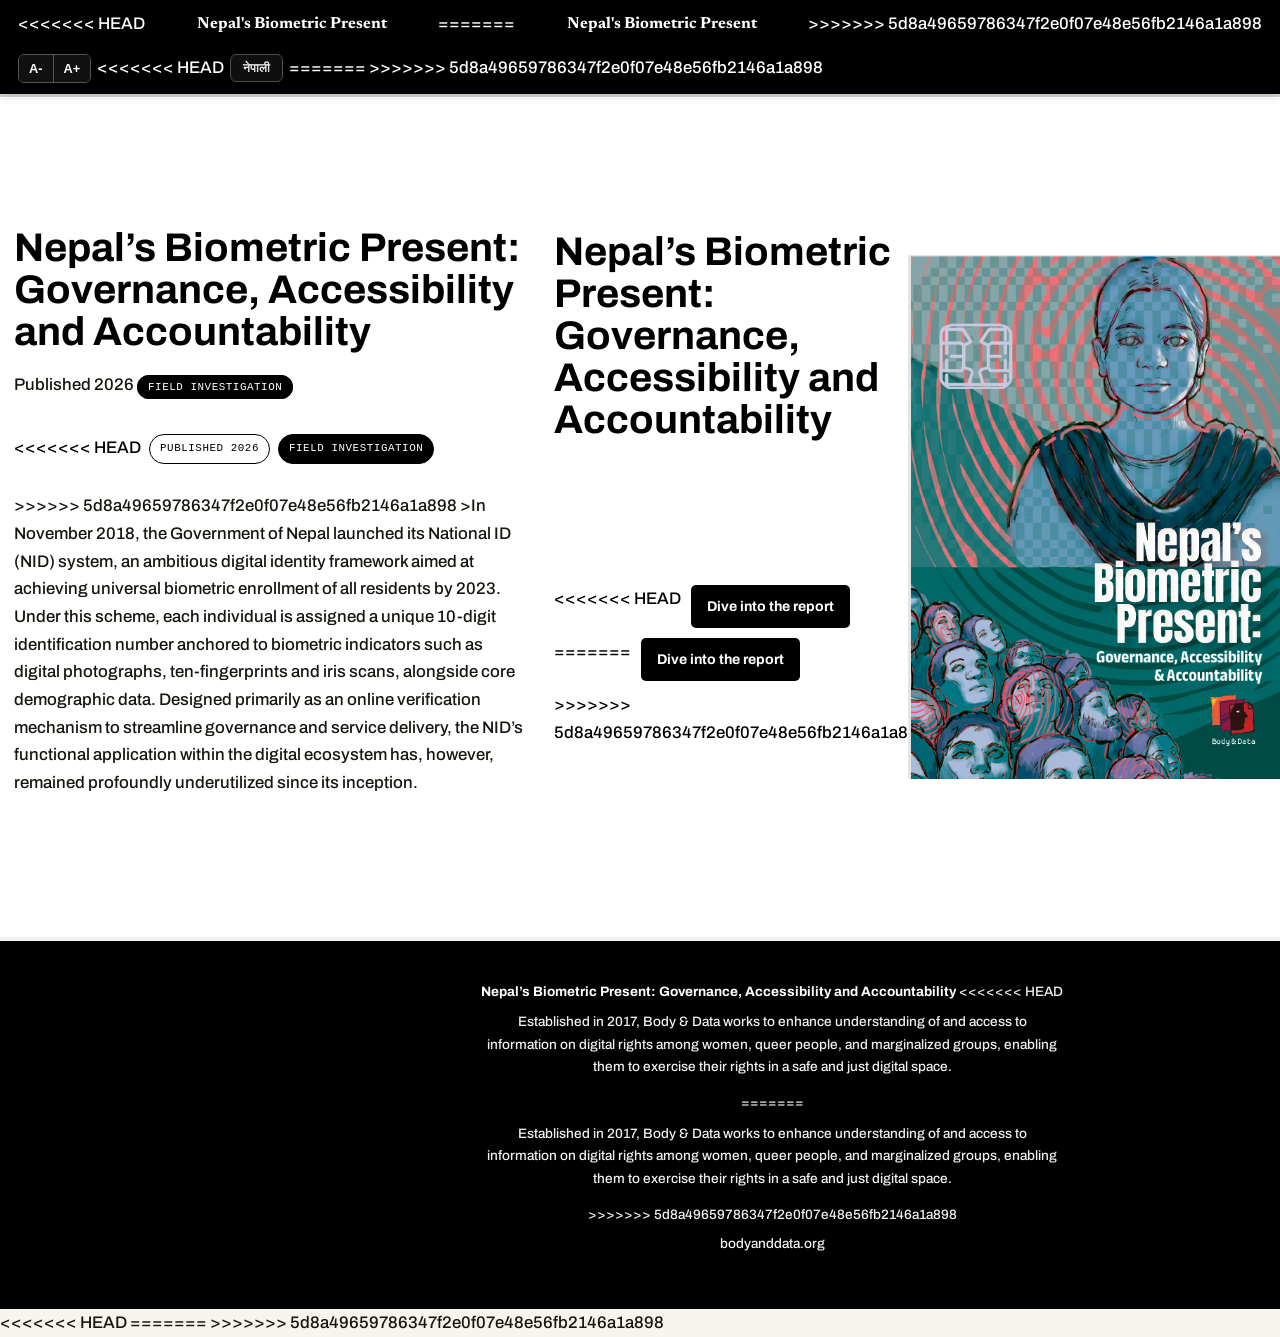
==== commit dba14259: "Fix merge conflicts and combine unrelated histories" ====
--- a/index.html
+++ b/index.html
@@ -13,18 +13,27 @@
 
 <!-- ================= TOP NAV ================= -->
 <div class="topnav">
+<<<<<<< HEAD
   <span class="brand" data-en="Nepal's Biometric Present" data-ne="नेपालको बायोमेट्रिक वर्तमान" >Nepal's Biometric Present</span>
+=======
+  <span class="brand" data-en="Nepal's Biometric Present" >Nepal's Biometric Present</span>
+>>>>>>> 5d8a49659786347f2e0f07e48e56fb2146a1a898
   <div class="nav-controls">
     <div class="zoom-group">
       <button id="zoomOut" title="Decrease text size">A-</button>
       <button id="zoomIn" title="Increase text size">A+</button>
     </div>
+<<<<<<< HEAD
     <button class="nav-btn" id="langToggle" type="button" aria-label="Switch to Nepali" aria-pressed="false" title="Switch to Nepali">नेपाली</button> 
+=======
+    <!-- <button class="nav-btn" id="langToggle" type="button" aria-label="Switch to Nepali" aria-pressed="false" title="Switch to Nepali">नेपाली</button> -->
+>>>>>>> 5d8a49659786347f2e0f07e48e56fb2146a1a898
   </div>
 </div>
 <div class="progress-bar"><div class="progress-fill" id="progressFill"></div></div>
 
 <nav class="toc" id="toc" aria-label="Report contents">
+<<<<<<< HEAD
   <button class="toc-head" id="tocHead" type="button" aria-controls="tocList" aria-expanded="false" data-en="Contents" data-ne="विषय सूची" >Contents</button>
   <ul class="toc-list" id="tocList">
     <li><a href="#glance"><span class="t" data-en="At a Glance" data-ne="एक नजरमा" >At a Glance</span><span class="s" data-en="Key figures" data-ne="मुख्य तथ्यांक">Key figures</span></a></li>
@@ -38,6 +47,21 @@
     <li><a href="#ch5"><span class="t" data-en="Ch. 5" data-ne="अध्याय ५">Ch. 5</span><span class="s" data-en="Right to privacy" data-ne="गोपनीयताको अधिकार">Right to privacy</span></a></li>
     <li><a href="#moving-forward"><span class="t" data-en="Ch. 6" data-ne="अध्याय ६">Ch. 6</span><span class="s" data-en="Moving forward" data-ne="अबको बाटो">Moving forward</span></a></li>
     <li><a href="#references"><span class="t" data-en="References &amp; Footnotes" data-ne="सन्दर्भ सामग्री र पादटिप्पणी">References &amp; Footnotes</span><span class="s" data-en="Sources &amp; notes" data-ne="स्रोत र टिप्पणीहरू" >Sources &amp; notes</span></a></li>
+=======
+  <button class="toc-head" id="tocHead" type="button" aria-controls="tocList" aria-expanded="false" data-en="Contents" >Contents</button>
+  <ul class="toc-list" id="tocList">
+    <li><a href="#glance"><span class="t" data-en="At a Glance" >At a Glance</span><span class="s" data-en="Key figures">Key figures</span></a></li>
+    <li><a href="#front-matter"><span class="t" data-en="Front Matter" >Front Matter</span><span class="s" data-en="Acronyms &amp; terms" >Acronyms &amp; terms</span></a></li>
+    <li><a href="#research-areas"><span class="t" data-en="Research Areas" >Research Areas</span><span class="s" data-en="Field sites" >Field sites</span></a></li>
+    <li><a href="#exec-summary"><span class="t" data-en="Executive Summary" >Executive Summary</span><span class="s" data-en="Report summary" >Report summary</span></a></li>
+    <li><a href="#ch1"><span class="t" data-en="Ch. 1" >Ch. 1</span><span class="s" data-en="Introduction" >Introduction</span></a></li>
+    <li><a href="#ch2"><span class="t" data-en="Ch. 2" >Ch. 2</span><span class="s" data-en="Birth of the National ID Card" >Birth of the National ID Card</span></a></li>
+    <li><a href="#ch3"><span class="t" data-en="Ch. 3" >Ch. 3</span><span class="s" data-en="How the government is working" >How the government is working</span></a></li>
+    <li><a href="#ch4"><span class="t" data-en="Ch. 4">Ch. 4</span><span class="s" data-en="Disputes and differences" >Disputes and differences</span></a></li>
+    <li><a href="#ch5"><span class="t" data-en="Ch. 5">Ch. 5</span><span class="s" data-en="Right to privacy">Right to privacy</span></a></li>
+    <li><a href="#moving-forward"><span class="t" data-en="Ch. 6">Ch. 6</span><span class="s" data-en="Moving forward">Moving forward</span></a></li>
+    <li><a href="#references"><span class="t" data-en="References &amp; Footnotes">References &amp; Footnotes</span><span class="s" data-en="Sources &amp; notes" >Sources &amp; notes</span></a></li>
+>>>>>>> 5d8a49659786347f2e0f07e48e56fb2146a1a898
   </ul>
 </nav>
 
@@ -46,11 +70,19 @@
   <div class="cover-grid">
     <div class="cover-text">
       <div class="eyebrow-row">
+<<<<<<< HEAD
         <span class="pill" data-en="Published 2026" data-ne="प्रकाशित २०२६" >Published 2026</span>
         <span class="pill filled" data-en="Field Investigation" data-ne="स्थलगत अनुसन्धान" >Field Investigation</span>
       </div>
       <h1 data-en="Nepal’s Biometric Present: Governance, Accessibility and Accountability" data-ne="नेपालको बायोमेट्रिक वर्तमान: शासन, पहुँचयोग्यता र जवाफदेहिता">Nepal’s Biometric Present: Governance, Accessibility and Accountability</h1>
       <p class="subtitle" data-en="In November 2018, the Government of Nepal launched its National ID (NID) system, an ambitious digital identity framework aimed at achieving universal biometric enrollment of all residents by 2023. Under this scheme, each individual is assigned a unique 10-digit identification number anchored to biometric indicators such as digital photographs, ten-fingerprints and iris scans, alongside core demographic data. Designed primarily as an online verification mechanism to streamline governance and service delivery, the NID’s functional application within the digital ecosystem has, however, remained profoundly underutilized since its inception." data-ne="नोभेम्बर २०१८ मा नेपाल सरकारले राष्ट्रिय परिचयपत्र (NID) प्रणालीको सुरुवात गर्‍यो। यो महत्वाकांक्षी डिजिटल पहिचान संरचना सन् २०२३ सम्म नेपालका सबै बासिन्दाको सार्वभौमिक बायोमेट्रिक दर्ता हासिल गर्ने उद्देश्यले अघि बढाइएको थियो। यस प्रणालीअन्तर्गत प्रत्येक व्यक्तिलाई डिजिटल तस्बिर, दशवटा औंलाछाप र आँखाको आइरिस स्क्यानजस्ता बायोमेट्रिक सूचकहरू तथा आधारभूत जनसांख्यिकीय विवरणसँग आबद्ध गरिएको १० अंकको विशिष्ट परिचय नम्बर प्रदान गरिन्छ। मुख्यतः शासन प्रणाली र सेवा प्रवाहलाई सरल तथा प्रभावकारी बनाउन अनलाइन प्रमाणीकरण संयन्त्रका रूपमा डिजाइन गरिएको भए पनि, डिजिटल पारिस्थितिक प्रणालीभित्र NID को कार्यात्मक प्रयोग भने यसको सुरुवातदेखि नै अत्यन्त सीमित रहँदै आएको छ।" 
+=======
+        <span class="pill" data-en="Published 2026" >Published 2026</span>
+        <span class="pill filled" data-en="Field Investigation" >Field Investigation</span>
+      </div>
+      <h1 data-en="Nepal’s Biometric Present: Governance, Accessibility and Accountability">Nepal’s Biometric Present: Governance, Accessibility and Accountability</h1>
+      <p class="subtitle" data-en="In November 2018, the Government of Nepal launched its National ID (NID) system, an ambitious digital identity framework aimed at achieving universal biometric enrollment of all residents by 2023. Under this scheme, each individual is assigned a unique 10-digit identification number anchored to biometric indicators such as digital photographs, ten-fingerprints and iris scans, alongside core demographic data. Designed primarily as an online verification mechanism to streamline governance and service delivery, the NID’s functional application within the digital ecosystem has, however, remained profoundly underutilized since its inception." 
+>>>>>>> 5d8a49659786347f2e0f07e48e56fb2146a1a898
       >In November 2018, the Government of Nepal launched its National ID (NID) system, an ambitious digital identity framework aimed at achieving universal biometric enrollment of all residents by 2023. Under this scheme, each individual is assigned a unique 10-digit identification number anchored to biometric indicators such as digital photographs, ten-fingerprints and iris scans, alongside core demographic data. Designed primarily as an online verification mechanism to streamline governance and service delivery, the NID’s functional application within the digital ecosystem has, however, remained profoundly underutilized since its inception.</p>
       <div class="cover-meta">
         <div>
@@ -60,6 +92,7 @@
           <div class="v">Irshat Khatoon (Malangwa Municipality, Sarlahi)  Barsha Rai (Diktel Municipality, Khotang)</div>
         </div>
         <div>
+<<<<<<< HEAD
           <div class="k" data-en="Copy-Editing" data-ne="प्रतिलिपि सम्पादन" >Copy-Editing</div>
           <div class="v">Shafali Uprety</div>
           <div class="k" data-en="Cover Illustration" data-ne="आवरण चित्रण" >Cover Illustration</div>
@@ -67,11 +100,24 @@
           <div class="k" data-en="Layout and Design" data-ne="साजसज्जा" >Layout and Design</div>
           <div class="v">Shrijit Rajbhandari</div>
           <div class="k" data-en="Financial Support" data-ne="आर्थिक सहयोग" >Financial Support</div>
+=======
+          <div class="k" data-en="Copy-Editing" >Copy-Editing</div>
+          <div class="v">Shafali Uprety</div>
+          <div class="k" data-en="Cover Illustration" >Cover Illustration</div>
+          <div class="v">Supriya Manandhar</div>
+          <div class="k" data-en="Layout and Design" >Layout and Design</div>
+          <div class="v">Shrijit Rajbhandari</div>
+          <div class="k" data-en="Financial Support" >Financial Support</div>
+>>>>>>> 5d8a49659786347f2e0f07e48e56fb2146a1a898
           <div class="v">Open Society Foundation (OSF)</div>
         </div>
       </div>
       <div class="cover-cta">
+<<<<<<< HEAD
         <a href="#glance" data-en="Dive into the report" data-ne="प्रतिवेदनमा प्रवेश गर्नुहोस्" >Dive into the report</a>
+=======
+        <a href="#glance" data-en="Dive into the report" >Dive into the report</a>
+>>>>>>> 5d8a49659786347f2e0f07e48e56fb2146a1a898
       </div>
     </div>
     <div class="cover-img-col">
@@ -84,12 +130,19 @@
 
 <footer>
   <strong data-en="Nepal’s Biometric Present: Governance, Accessibility and Accountability" data-ne="नेपालको बायोमेट्रिक वर्तमान: शासन, पहुँचयोग्यता र जवाफदेहिता">Nepal&#8217;s Biometric Present: Governance, Accessibility and Accountability</strong>
+<<<<<<< HEAD
   <p style="margin-top:8px;" data-en="Established in 2017, Body &amp; Data works to enhance understanding of and access to information on digital rights among women, queer people, and marginalized groups, enabling them to exercise their rights in a safe and just digital space." data-ne="सन् २०१७ सालमा स्थापित बडी एण्ड डाटाले महिला, क्वयेर व्यक्ति र सीमान्तकृत समूहलाई आफ्ना अधिकार प्रयोग गर्न सक्षम पार्दै डिजिटल अधिकारको बुझाइ र पहुँच बढाउन काम गर्दछ, ताकि सुरक्षित र न्यायपूर्ण डिजिटल वृत्त निर्माण गर्न सकियोस् ।">Established in 2017, Body &amp; Data works to enhance understanding of and access to information on digital rights among women, queer people, and marginalized groups, enabling them to exercise their rights in a safe and just digital space.</p>
+=======
+  <p style="margin-top:8px;">Established in 2017, Body &amp; Data works to enhance understanding of and access to information on digital rights among women, queer people, and marginalized groups, enabling them to exercise their rights in a safe and just digital space.</p>
+>>>>>>> 5d8a49659786347f2e0f07e48e56fb2146a1a898
   <p style="margin-top:6px;">bodyanddata.org</p>
 </footer>
 
 <script src="translations.js"></script>
+<<<<<<< HEAD
 <script src="ne.js"></script>
+=======
+>>>>>>> 5d8a49659786347f2e0f07e48e56fb2146a1a898
 <script src="script.js" defer></script>
 
 <script id="report-data" type="application/json">{"sections":[{"id":"glance","content":[{"tag":"section","children":[{"tag":"p","children":["Executive Overview"],"attributes":{"class":"section-eyebrow"}},{"tag":"h2","children":["At a Glance: The Biometric Rollout in Numbers"],"attributes":{"class":"section-title"}},{"tag":"p","children":["The government set out to biometrically enroll all residents by 2023. Mandatory enrollment has since grown from 16 million in late 2024 to over 20 million by mid-2026, yet access to the NID remains restricted to citizens who already hold formal documentation."],"attributes":{"class":"section-lead"}},{"tag":"ul","children":[{"tag":"li","children":[{"tag":"div","children":[{"tag":"span","children":["People enrolled (mid-2026)"],"attributes":{"class":"label"}},{"tag":"span","children":["20M+",{"tag":"sup","children":["29"],"attributes":{"class":"fn","data-fn":"(Interview, 12 December 2024). As this report goes to print, mandatory National ID enrollment has surged from 16 million in late 2024 to over 20 million by mid-2026. Distribution has also accelerated since its 2022 rollout, with over 7.7 million physical cards dispatched to District Administration Offices (DAOs), (see, DoNIDCR 2026)."}}],"attributes":{"class":"value"}}],"attributes":{"class":"row"}},{"tag":"div","children":[{"tag":"div","children":[],"attributes":{"class":"fill red","style":"width:100.0%"}}],"attributes":{"class":"track"}}]},{"tag":"li","children":[{"tag":"div","children":[{"tag":"span","children":["Estimated residents excluded, lacking citizenship papers"],"attributes":{"class":"label"}},{"tag":"span","children":["5M+",{"tag":"sup","children":["32"],"attributes":{"class":"fn","data-fn":"(Shrestha and Mulmi, 2016: 13)."}}],"attributes":{"class":"value"}}],"attributes":{"class":"row"}},{"tag":"div","children":[{"tag":"div","children":[],"attributes":{"class":"fill green","style":"width:25.0%"}}],"attributes":{"class":"track"}}]},{"tag":"li","children":[{"tag":"div","children":[{"tag":"span","children":["Physical cards forwarded to District Administration Offices"],"attributes":{"class":"label"}},{"tag":"span","children":["7.7M",{"tag":"sup","children":["29"],"attributes":{"class":"fn","data-fn":"(Interview, 12 December 2024). As this report goes to print, mandatory National ID enrollment has surged from 16 million in late 2024 to over 20 million by mid-2026. Distribution has also accelerated since its 2022 rollout, with over 7.7 million physical cards dispatched to District Administration Offices (DAOs), (see, DoNIDCR 2026)."}}],"attributes":{"class":"value"}}],"attributes":{"class":"row"}},{"tag":"div","children":[{"tag":"div","children":[],"attributes":{"class":"fill blue","style":"width:38.5%"}}],"attributes":{"class":"track"}}]},{"tag":"li","children":[{"tag":"div","children":[{"tag":"span","children":["Cards rejected by users for data errors (late 2024)"],"attributes":{"class":"label"}},{"tag":"span","children":["161,113",{"tag":"sup","children":["29"],"attributes":{"class":"fn","data-fn":"(Interview, 12 December 2024). As this report goes to print, mandatory National ID enrollment has surged from 16 million in late 2024 to over 20 million by mid-2026. Distribution has also accelerated since its 2022 rollout, with over 7.7 million physical cards dispatched to District Administration Offices (DAOs), (see, DoNIDCR 2026)."}}],"attributes":{"class":"value"}}],"attributes":{"class":"row"}},{"tag":"div","children":[{"tag":"div","children":[],"attributes":{"class":"fill yellow","style":"width:0.8%"}}],"attributes":{"class":"track"}}]}],"attributes":{"class":"stat-bars"}},{"tag":"div","children":[{"tag":"div","children":["Headline Finding"],"attributes":{"class":"lbl"}},{"tag":"p","children":["“From a governance perspective, this emphasis on population tracking absent corresponding welfare delivery indicates a strategic bias toward surveillance and state control over citizen empowerment and inclusive social protection.”"]}],"attributes":{"class":"finding-box"}}],"attributes":{"class":"section","id":"glance"}}]},{"id":"front-matter","content":[{"tag":"section","children":[{"tag":"p","children":["Front Matter"],"attributes":{"class":"section-eyebrow"}},{"tag":"h2","children":["Acronyms & Key Terminologies"],"attributes":{"class":"section-title"}},{"tag":"details","children":[{"tag":"summary","children":["Acronyms"]},{"tag":"div","children":[{"tag":"div","children":[{"tag":"span","children":["BPL"],"attributes":{"class":"code"}},{"tag":"span","children":["Below Poverty Line"]}],"attributes":{"class":"acr-row"}},{"tag":"div","children":[{"tag":"span","children":["CBO"],"attributes":{"class":"code"}},{"tag":"span","children":["Community Based Organization"]}],"attributes":{"class":"acr-row"}},{"tag":"div","children":[{"tag":"span","children":["CDO"],"attributes":{"class":"code"}},{"tag":"span","children":["Chief District Officer"]}],"attributes":{"class":"acr-row"}},{"tag":"div","children":[{"tag":"span","children":["CSO"],"attributes":{"class":"code"}},{"tag":"span","children":["Civil Society Organization"]}],"attributes":{"class":"acr-row"}},{"tag":"div","children":[{"tag":"span","children":["DAO"],"attributes":{"class":"code"}},{"tag":"span","children":["District Administration Office"]}],"attributes":{"class":"acr-row"}},{"tag":"div","children":[{"tag":"span","children":["DoNIDCR"],"attributes":{"class":"code"}},{"tag":"span","children":["Department of National ID and Civil Registration"]}],"attributes":{"class":"acr-row"}},{"tag":"div","children":[{"tag":"span","children":["DPI"],"attributes":{"class":"code"}},{"tag":"span","children":["Digital Public Infrastructure"]}],"attributes":{"class":"acr-row"}},{"tag":"div","children":[{"tag":"span","children":["GDPR"],"attributes":{"class":"code"}},{"tag":"span","children":["General Data Protection Regulation"]}],"attributes":{"class":"acr-row"}},{"tag":"div","children":[{"tag":"span","children":["ICT"],"attributes":{"class":"code"}},{"tag":"span","children":["Information and Communications Technology"]}],"attributes":{"class":"acr-row"}},{"tag":"div","children":[{"tag":"span","children":["ID"],"attributes":{"class":"code"}},{"tag":"span","children":["Identification, Identity Document"]}],"attributes":{"class":"acr-row"}},{"tag":"div","children":[{"tag":"span","children":["IDEEA"],"attributes":{"class":"code"}},{"tag":"span","children":["ID Enabling Environment Assessment"]}],"attributes":{"class":"acr-row"}},{"tag":"div","children":[{"tag":"span","children":["NID"],"attributes":{"class":"code"}},{"tag":"span","children":["National ID/Identity"]}],"attributes":{"class":"acr-row"}},{"tag":"div","children":[{"tag":"span","children":["NIN"],"attributes":{"class":"code"}},{"tag":"span","children":["National Identity Number"]}],"attributes":{"class":"acr-row"}},{"tag":"div","children":[{"tag":"span","children":["NIDMIC"],"attributes":{"class":"code"}},{"tag":"span","children":["National Identity Management Information Center"]}],"attributes":{"class":"acr-row"}},{"tag":"div","children":[{"tag":"span","children":["NIDMIS"],"attributes":{"class":"code"}},{"tag":"span","children":["National Identity Management Information System"]}],"attributes":{"class":"acr-row"}},{"tag":"div","children":[{"tag":"span","children":["NGO"],"attributes":{"class":"code"}},{"tag":"span","children":["Non-governmental Organization"]}],"attributes":{"class":"acr-row"}},{"tag":"div","children":[{"tag":"span","children":["PIN"],"attributes":{"class":"code"}},{"tag":"span","children":["Personal Identification Number"]}],"attributes":{"class":"acr-row"}},{"tag":"div","children":[{"tag":"span","children":["PWD"],"attributes":{"class":"code"}},{"tag":"span","children":["People with Disabilities"]}],"attributes":{"class":"acr-row"}},{"tag":"div","children":[{"tag":"span","children":["SDG"],"attributes":{"class":"code"}},{"tag":"span","children":["Sustainable Development Goal"]}],"attributes":{"class":"acr-row"}},{"tag":"div","children":[{"tag":"span","children":["UIDAI"],"attributes":{"class":"code"}},{"tag":"span","children":["Unique Identification Authority of India"]}],"attributes":{"class":"acr-row"}},{"tag":"div","children":[{"tag":"span","children":["UIN"],"attributes":{"class":"code"}},{"tag":"span","children":["Unique ID/identity number"]}],"attributes":{"class":"acr-row"}},{"tag":"div","children":[{"tag":"span","children":["WPF"],"attributes":{"class":"code"}},{"tag":"span","children":["World Privacy Forum"]}],"attributes":{"class":"acr-row","style":"border-bottom:none;"}}],"attributes":{"class":"acc-body","id":"acronyms-list"}}],"attributes":{"class":"acc"}},{"tag":"details","children":[{"tag":"summary","children":["Terminologies Used"]},{"tag":"div","children":[{"tag":"p","children":["The terms used in this study have been selected based on the definitions outlined below. Our sources include global legislation such as the General Data Protection Regulation (GDPR), academia, industry leaders in cybersecurity, civil society organizations (CSOs), as well as users and communities."],"attributes":{"class":"section-lead"}},{"tag":"div","children":[{"tag":"button","children":["All"],"attributes":{"class":"filter-chip active","data-cat":"all"}},{"tag":"button","children":["Identity & Biometrics"],"attributes":{"class":"filter-chip","data-cat":"identity"}},{"tag":"button","children":["Data & Privacy"],"attributes":{"class":"filter-chip","data-cat":"privacy"}},{"tag":"button","children":["Digital Systems"],"attributes":{"class":"filter-chip","data-cat":"systems"}}],"attributes":{"class":"filter-row","id":"termFilters"}},{"tag":"div","children":[{"tag":"div","children":[{"tag":"div","children":["Aadhaar Card/Aadhaar Number"],"attributes":{"class":"t"}},{"tag":"div","children":["It is a 12-digit unique number issued by the Unique Identification Authority of India (UIDAI) to residents of India upon completion of a prescribed verification process. Any resident, irrespective of age or gender, can voluntarily enroll to obtain an Aadhaar number. While it functions as proof of identity, it does not grant citizenship or domicile rights."],"attributes":{"class":"d"}}],"attributes":{"class":"term-card","data-cat":"identity","data-term":"Aadhaar Card/Aadhaar Number","data-def":"It is a 12-digit unique number issued by the Unique Identification Authority of India (UIDAI) to residents of India upon completion of a prescribed verification process. Any resident, irrespective of age or gender, can voluntarily enroll to obtain an Aadhaar number. While it functions as proof of identity, it does not grant citizenship or domicile rights."}},{"tag":"div","children":[{"tag":"div","children":["Biometric Data"],"attributes":{"class":"t"}},{"tag":"div","children":["Personal data that captures an individual’s physical, physiological, or behavioral characteristics through technological processing and is used to confirm their unique identity as biometric data. This can include, but is not limited to, voice recognition, fingerprint scanning, facial recognition, iris recognition, and heart-rate sensors. When such data is collected and utilized without strong legal protections, it opens the door to extrajudicial surveillance by state and private entities, posing serious risks to data privacy as individuals’ bodies become quantifiable elements of their identity."],"attributes":{"class":"d"}}],"attributes":{"class":"term-card","data-cat":"identity","data-term":"Biometric Data","data-def":"Personal data that captures an individual’s physical, physiological, or behavioral characteristics through technological processing and is used to confirm their unique identity as biometric data. This can include, but is not limited to, voice recognition, fingerprint scanning, facial recognition, iris recognition, and heart-rate sensors. When such data is collected and utilized without strong legal protections, it opens the door to extrajudicial surveillance by state and private entities, posing serious risks to data privacy as individuals’ bodies become quantifiable elements of their identity."}},{"tag":"div","children":[{"tag":"div","children":["Cybersecurity"],"attributes":{"class":"t"}},{"tag":"div","children":["The application of technologies, processes, and controls to protect systems, networks, programs, devices, and data from cyber-attacks, and to prevent unauthorized access or exploitation."],"attributes":{"class":"d"}}],"attributes":{"class":"term-card","data-cat":"privacy","data-term":"Cybersecurity","data-def":"The application of technologies, processes, and controls to protect systems, networks, programs, devices, and data from cyber-attacks, and to prevent unauthorized access or exploitation."}},{"tag":"div","children":[{"tag":"div","children":["Data Breach"],"attributes":{"class":"t"}},{"tag":"div","children":["A cybersecurity incident in which information is stolen or accessed from a system without the knowledge or authorization of its owner. It results in the exposure of confidential, sensitive, or protected data to unauthorized entities. The compromised files may be viewed, shared, or altered without permission. Data breaches can affect individuals, businesses, and governments, and anyone lacking proper safeguards can inadvertently endanger others."],"attributes":{"class":"d"}}],"attributes":{"class":"term-card","data-cat":"privacy","data-term":"Data Breach","data-def":"A cybersecurity incident in which information is stolen or accessed from a system without the knowledge or authorization of its owner. It results in the exposure of confidential, sensitive, or protected data to unauthorized entities. The compromised files may be viewed, shared, or altered without permission. Data breaches can affect individuals, businesses, and governments, and anyone lacking proper safeguards can inadvertently endanger others."}},{"tag":"div","children":[{"tag":"div","children":["Datafication"],"attributes":{"class":"t"}},{"tag":"div","children":["The process of transforming various aspects of life, such as human activities, behaviors and interactions, into quantifiable data that can be stored, analyzed and used. This includes not only traditional data like names or addresses but also digital traces such as location history, social media activity, and biometric details such as facial features and fingerprints."],"attributes":{"class":"d"}}],"attributes":{"class":"term-card","data-cat":"identity","data-term":"Datafication","data-def":"The process of transforming various aspects of life, such as human activities, behaviors and interactions, into quantifiable data that can be stored, analyzed and used. This includes not only traditional data like names or addresses but also digital traces such as location history, social media activity, and biometric details such as facial features and fingerprints."}},{"tag":"div","children":[{"tag":"div","children":["Data Minimization"],"attributes":{"class":"t"}},{"tag":"div","children":["A foundational privacy principle requiring organizations to collect, process, and retain only the personal data strictly necessary for a specific objective. It enforces adequacy, relevance, and strict storage limitations to drastically reduce organizational liability and exposure during a data breach. Data minimization safeguards user privacy, mitigates cyber risk, and fosters public trust through responsible data governance."],"attributes":{"class":"d"}}],"attributes":{"class":"term-card","data-cat":"privacy","data-term":"Data Minimization","data-def":"A foundational privacy principle requiring organizations to collect, process, and retain only the personal data strictly necessary for a specific objective. It enforces adequacy, relevance, and strict storage limitations to drastically reduce organizational liability and exposure during a data breach. Data minimization safeguards user privacy, mitigates cyber risk, and fosters public trust through responsible data governance."}},{"tag":"div","children":[{"tag":"div","children":["Demographic Data"],"attributes":{"class":"t"}},{"tag":"div","children":["Socioeconomic information or variables include name, age, gender, address, marital status, religion, caste, ethnicity, race, employment status, and income level. These variables can be statistically expressed to represent different population groups."],"attributes":{"class":"d"}}],"attributes":{"class":"term-card","data-cat":"identity","data-term":"Demographic Data","data-def":"Socioeconomic information or variables include name, age, gender, address, marital status, religion, caste, ethnicity, race, employment status, and income level. These variables can be statistically expressed to represent different population groups."}},{"tag":"div","children":[{"tag":"div","children":["Digital Literacy"],"attributes":{"class":"t"}},{"tag":"div","children":["It builds on basic literacy skills to provide an understanding of how digital technology works and how to use it effectively. It includes skills such as evaluating online information, using digital devices, navigating the internet, and being aware of key issues such as privacy, cybersecurity, informed consent, and data breaches."],"attributes":{"class":"d"}}],"attributes":{"class":"term-card","data-cat":"systems","data-term":"Digital Literacy","data-def":"It builds on basic literacy skills to provide an understanding of how digital technology works and how to use it effectively. It includes skills such as evaluating online information, using digital devices, navigating the internet, and being aware of key issues such as privacy, cybersecurity, informed consent, and data breaches."}},{"tag":"div","children":[{"tag":"div","children":["Digital Identity (Digital ID)"],"attributes":{"class":"t"}},{"tag":"div","children":["An online representation of an individual constructed from both explicit data we provide, such as account sign-ups, posts, and photos, and implicit data collected through our actions, like browsing history and purchase patterns."],"attributes":{"class":"d"}}],"attributes":{"class":"term-card","data-cat":"identity","data-term":"Digital Identity (Digital ID)","data-def":"An online representation of an individual constructed from both explicit data we provide, such as account sign-ups, posts, and photos, and implicit data collected through our actions, like browsing history and purchase patterns."}},{"tag":"div","children":[{"tag":"div","children":["Digitalization"],"attributes":{"class":"t"}},{"tag":"div","children":["The process of using digitized information and digital technologies to transform public and private sector operations, services, and policies. It is often based on the assumption that digital systems offer greater efficiency, accuracy, and scalability than traditional manual processes."],"attributes":{"class":"d"}}],"attributes":{"class":"term-card","data-cat":"systems","data-term":"Digitalization","data-def":"The process of using digitized information and digital technologies to transform public and private sector operations, services, and policies. It is often based on the assumption that digital systems offer greater efficiency, accuracy, and scalability than traditional manual processes."}},{"tag":"div","children":[{"tag":"div","children":["Digitization"],"attributes":{"class":"t"}},{"tag":"div","children":["The conversion of analog information, records, or objects into a digital form that can be processed by a computer and specialized devices."],"attributes":{"class":"d"}}],"attributes":{"class":"term-card","data-cat":"systems","data-term":"Digitization","data-def":"The conversion of analog information, records, or objects into a digital form that can be processed by a computer and specialized devices."}},{"tag":"div","children":[{"tag":"div","children":["Digital Exclusion"],"attributes":{"class":"t"}},{"tag":"div","children":["The deliberate process of filtering or removing specific subsets of information from a dataset prior to analysis, reporting or machine learning model training. Discarding irrelevant data points, anomalies or sensitive attributes ensures data quality and integrity, prevents statistical skew, and mitigates regulatory risk by restricting sensitive information. It risks introducing bias or discarding critical insights if criteria are overly restrictive."],"attributes":{"class":"d"}}],"attributes":{"class":"term-card","data-cat":"systems","data-term":"Digital Exclusion","data-def":"The deliberate process of filtering or removing specific subsets of information from a dataset prior to analysis, reporting or machine learning model training. Discarding irrelevant data points, anomalies or sensitive attributes ensures data quality and integrity, prevents statistical skew, and mitigates regulatory risk by restricting sensitive information. It risks introducing bias or discarding critical insights if criteria are overly restrictive."}},{"tag":"div","children":[{"tag":"div","children":["Digital Public Infrastructure (DPI)"],"attributes":{"class":"t"}},{"tag":"div","children":["A set of foundational digital systems, mainly identification, payments, and data sharing, that serve as building blocks for delivering digital services. They also serve as an intermediate layer in the digital ecosystem."],"attributes":{"class":"d"}}],"attributes":{"class":"term-card","data-cat":"systems","data-term":"Digital Public Infrastructure (DPI)","data-def":"A set of foundational digital systems, mainly identification, payments, and data sharing, that serve as building blocks for delivering digital services. They also serve as an intermediate layer in the digital ecosystem."}},{"tag":"div","children":[{"tag":"div","children":["Digital Privacy"],"attributes":{"class":"t"}},{"tag":"div","children":["The principle that individuals should control how their digital information is collected, used and shared. It also refers to the ability to safeguard digital information from unauthorized access, misuse, or exposure, ensuring that it remains secure, confidential, and within the individual’s control."],"attributes":{"class":"d"}}],"attributes":{"class":"term-card","data-cat":"privacy","data-term":"Digital Privacy","data-def":"The principle that individuals should control how their digital information is collected, used and shared. It also refers to the ability to safeguard digital information from unauthorized access, misuse, or exposure, ensuring that it remains secure, confidential, and within the individual’s control."}},{"tag":"div","children":[{"tag":"div","children":["E-Passport (Electronic or Biometric Passport)"],"attributes":{"class":"t"}},{"tag":"div","children":["An international travel document that includes identity information such as passport number, name, nationality, and date of birth, along with a microprocessor chip containing biometric data like fingerprints, photos, and signatures. These passports are scanned using specialized devices."],"attributes":{"class":"d"}}],"attributes":{"class":"term-card","data-cat":"identity","data-term":"E-Passport (Electronic or Biometric Passport)","data-def":"An international travel document that includes identity information such as passport number, name, nationality, and date of birth, along with a microprocessor chip containing biometric data like fingerprints, photos, and signatures. These passports are scanned using specialized devices."}},{"tag":"div","children":[{"tag":"div","children":["Identification"],"attributes":{"class":"t"}},{"tag":"div","children":["The foundational process by which a system, device or authority recognizes an entity, typically through a unique identifier like a username, account number, or biometric token. While mandatory for access, personalization, and tracking, it permanently links activity to an entity, increasing privacy risks and the impact of credential compromise."],"attributes":{"class":"d"}}],"attributes":{"class":"term-card","data-cat":"identity","data-term":"Identification","data-def":"The foundational process by which a system, device or authority recognizes an entity, typically through a unique identifier like a username, account number, or biometric token. While mandatory for access, personalization, and tracking, it permanently links activity to an entity, increasing privacy risks and the impact of credential compromise."}},{"tag":"div","children":[{"tag":"div","children":["Information Security"],"attributes":{"class":"t"}},{"tag":"div","children":["The tools, practices and processes used to safeguard sensitive digital information from unauthorized access, alteration, destruction, or disruption. It ensures the confidentiality, integrity, and availability of data."],"attributes":{"class":"d"}}],"attributes":{"class":"term-card","data-cat":"privacy","data-term":"Information Security","data-def":"The tools, practices and processes used to safeguard sensitive digital information from unauthorized access, alteration, destruction, or disruption. It ensures the confidentiality, integrity, and availability of data."}},{"tag":"div","children":[{"tag":"div","children":["Interoperability"],"attributes":{"class":"t"}},{"tag":"div","children":["The architectural capability of disparate systems or applications to communicate, exchange data, and execute shared workflows without custom intervention. While it eliminates operational silos, enhances cross-platform efficiency, and maximizes scalability, achieving it requires complex standardization, high engineering costs, and a wider attack surface exposed to cross-system exploits."],"attributes":{"class":"d"}}],"attributes":{"class":"term-card","data-cat":"systems","data-term":"Interoperability","data-def":"The architectural capability of disparate systems or applications to communicate, exchange data, and execute shared workflows without custom intervention. While it eliminates operational silos, enhances cross-platform efficiency, and maximizes scalability, achieving it requires complex standardization, high engineering costs, and a wider attack surface exposed to cross-system exploits."}},{"tag":"div","children":[{"tag":"div","children":["LGBTIQ+"],"attributes":{"class":"t"}},{"tag":"div","children":["An umbrella acronym representing Lesbian, Gay, Bisexual, Transgender, Intersex, and Queer/Questioning individuals, with the plus sign denoting diverse sexual orientations, gender identities, and sex characteristics. While this framework provides vital political solidarity and community visibility, it risks oversimplifying distinct internal experiences and masking unique subgroups’ vulnerabilities."],"attributes":{"class":"d"}}],"attributes":{"class":"term-card","data-cat":"identity","data-term":"LGBTIQ+","data-def":"An umbrella acronym representing Lesbian, Gay, Bisexual, Transgender, Intersex, and Queer/Questioning individuals, with the plus sign denoting diverse sexual orientations, gender identities, and sex characteristics. While this framework provides vital political solidarity and community visibility, it risks oversimplifying distinct internal experiences and masking unique subgroups’ vulnerabilities."}},{"tag":"div","children":[{"tag":"div","children":["Personal Data"],"attributes":{"class":"t"}},{"tag":"div","children":["Any information related to an identifiable individual, including names, identification numbers, location data, online identifiers, and characteristics such as physiological, genetic, mental, economic, cultural, or social identity."],"attributes":{"class":"d"}}],"attributes":{"class":"term-card","data-cat":"privacy","data-term":"Personal Data","data-def":"Any information related to an identifiable individual, including names, identification numbers, location data, online identifiers, and characteristics such as physiological, genetic, mental, economic, cultural, or social identity."}},{"tag":"div","children":[{"tag":"div","children":["Profiling"],"attributes":{"class":"t"}},{"tag":"div","children":["Any automated processing of personal data to evaluate or predict aspects of an individual’s life, including job performance, economic status, health, preferences, interests, reliability, behavior, and location."],"attributes":{"class":"d"}}],"attributes":{"class":"term-card","data-cat":"privacy","data-term":"Profiling","data-def":"Any automated processing of personal data to evaluate or predict aspects of an individual’s life, including job performance, economic status, health, preferences, interests, reliability, behavior, and location."}},{"tag":"div","children":[{"tag":"div","children":["Sensitive Data"],"attributes":{"class":"t"}},{"tag":"div","children":["This category of personal data includes sensitive information such as racial or ethnic background, political opinions, religious or philosophical beliefs, trade union membership, genetic, and biometric details (especially when used for identification purposes). Due to its nature, this type of data demands enhanced protection and strict security measures."],"attributes":{"class":"d"}}],"attributes":{"class":"term-card","data-cat":"privacy","data-term":"Sensitive Data","data-def":"This category of personal data includes sensitive information such as racial or ethnic background, political opinions, religious or philosophical beliefs, trade union membership, genetic, and biometric details (especially when used for identification purposes). Due to its nature, this type of data demands enhanced protection and strict security measures."}},{"tag":"div","children":[{"tag":"div","children":["Social Exclusion"],"attributes":{"class":"t"}},{"tag":"div","children":["It is a complex and multi-dimensional process marked by the denial of access to essential resources, rights, services and opportunities. It also entails exclusion from full participation in social, economic, cultural, and political life enjoyed by the majority. Social exclusion negatively impacts individual well-being and undermines social equity and cohesion."],"attributes":{"class":"d"}}],"attributes":{"class":"term-card","data-cat":"systems","data-term":"Social Exclusion","data-def":"It is a complex and multi-dimensional process marked by the denial of access to essential resources, rights, services and opportunities. It also entails exclusion from full participation in social, economic, cultural, and political life enjoyed by the majority. Social exclusion negatively impacts individual well-being and undermines social equity and cohesion."}},{"tag":"div","children":[{"tag":"div","children":["Unique Identification Number (UIN)"],"attributes":{"class":"t"}},{"tag":"div","children":["A unique number assigned to an individual that serves to identify them and connect their identity across various public and private databases. National identity authorities may issue this UIN to residents or citizens for use throughout their lifetime."],"attributes":{"class":"d"}}],"attributes":{"class":"term-card","data-cat":"identity","data-term":"Unique Identification Number (UIN)","data-def":"A unique number assigned to an individual that serves to identify them and connect their identity across various public and private databases. National identity authorities may issue this UIN to residents or citizens for use throughout their lifetime."}}],"attributes":{"class":"term-grid","id":"terms-list"}}],"attributes":{"class":"acc-body"}}],"attributes":{"class":"acc"}}],"attributes":{"class":"section","id":"front-matter"}}]},{"id":"research-areas","content":[{"tag":"section","children":[{"tag":"p","children":["Field Sites"],"attributes":{"class":"section-eyebrow"}},{"tag":"h2","children":["Research Areas"],"attributes":{"class":"section-title"}},{"tag":"p","children":["The study was carried out between September 2022 and November 2023 across three purposely selected districts — Kathmandu, Sarlahi, and Khotang — supplemented by an additional round of investigative interviews in Kathmandu in November 2024. Khotang and Sarlahi were selected based on the government’s enrollment performance assessment, representing contrasting administrative environments: Khotang was categorized as “successful”, whereas Sarlahi was identified as “difficult”. The map also marks Panchthar and Jhapa, where the NID rollout began in 2018."],"attributes":{"class":"section-lead"}},{"tag":"div","children":[{"tag":"svg","children":["\n",{"tag":"defs","children":[{"tag":"pattern","children":[{"tag":"rect","children":[],"attributes":{"width":"8","height":"8","fill":"#F4E3E8"}},{"tag":"line","children":[],"attributes":{"x1":"0","y1":"0","x2":"0","y2":"8","stroke":"#A4234B","stroke-width":"2.6"}}],"attributes":{"id":"nmHatch","width":"8","height":"8","patternUnits":"userSpaceOnUse","patternTransform":"rotate(45)"}}]},"\n",{"tag":"image","children":[],"attributes":{"x":"0","y":"0","width":"1086.36","height":"543.89","href":"image/New_Map_of_Nepal_District_and_Province.svg","preserveAspectRatio":"xMidYMid meet","aria-hidden":"true"}},"\n",{"tag":"g","children":[{"tag":"g","children":[{"tag":"path","children":[],"attributes":{"class":"area","d":"M697.5 459.9L694.5 462.1L693.4 471.0L689.4 476.7L684.9 493.8L681.5 498.7L681.9 502.3L677.5 501.3L675.8 498.3L670.7 501.7L669.7 500.0L663.0 505.9L660.9 506.0L659.6 508.0L658.4 507.6L654.6 510.4L649.9 508.9L645.8 513.0L640.3 515.1L640.5 509.8L642.0 508.2L641.1 505.9L649.3 490.4L648.0 478.5L650.2 473.9L652.9 472.1L653.1 470.1L654.9 469.1L655.1 467.2L656.9 466.4L659.1 462.3L676.4 462.7L683.4 457.1L687.1 455.7Z"}},{"tag":"line","children":[],"attributes":{"class":"lead","x1":"668.0","y1":"483.4","x2":"668","y2":"540"}},{"tag":"circle","children":[],"attributes":{"class":"hit","cx":"668.0","cy":"483.4","r":"26"}},{"tag":"circle","children":[],"attributes":{"class":"dot","cx":"668.0","cy":"483.4","r":"5"}},{"tag":"text","children":["Sarlahi"],"attributes":{"class":"nm-label","x":"668","y":"566","text-anchor":"middle"}}],"attributes":{"class":"site field","tabindex":"0","role":"button","data-name":"Sarlahi","data-kind":"Fieldwork","data-note":"Field site: categorized “difficult” for NID enrollment performance.","aria-label":"Sarlahi, fieldwork. Field site: categorized “difficult” for NID enrollment performance."}},{"tag":"g","children":[{"tag":"path","children":[],"attributes":{"class":"area","d":"M825.0 423.9L825.7 428.4L827.6 430.0L827.8 434.0L829.6 434.5L830.0 436.7L833.9 440.5L832.1 441.6L829.7 446.2L826.0 445.8L824.0 447.5L827.3 453.8L825.9 457.8L826.9 460.5L823.9 466.8L827.8 468.8L831.4 472.8L831.9 475.6L829.8 477.7L832.0 480.4L830.7 483.6L832.5 485.5L829.8 494.1L820.2 495.5L813.4 498.2L809.6 496.4L806.0 478.8L800.2 468.4L796.8 465.2L786.9 461.0L781.3 463.4L778.6 466.4L773.5 467.4L771.1 463.9L768.7 462.9L770.3 460.2L779.7 455.6L783.7 451.5L787.6 451.4L791.3 449.7L793.1 447.0L797.1 445.2L796.9 441.8L798.8 439.7L798.4 429.0L806.5 428.6L815.0 422.9Z"}},{"tag":"line","children":[],"attributes":{"class":"lead","x1":"810.9","y1":"458.9","x2":"806","y2":"362"}},{"tag":"circle","children":[],"attributes":{"class":"hit","cx":"810.9","cy":"458.9","r":"26"}},{"tag":"circle","children":[],"attributes":{"class":"dot","cx":"810.9","cy":"458.9","r":"5"}},{"tag":"text","children":["Khotang"],"attributes":{"class":"nm-label","x":"800","y":"352","text-anchor":"middle"}}],"attributes":{"class":"site field","tabindex":"0","role":"button","data-name":"Khotang","data-kind":"Fieldwork","data-note":"Field site: categorized “successful” for NID enrollment performance.","aria-label":"Khotang, fieldwork. Field site: categorized “successful” for NID enrollment performance."}},{"tag":"g","children":[{"tag":"path","children":[],"attributes":{"class":"area","d":"M632.3 377.9L637.8 373.5L654.6 372.9L655.9 373.8L656.9 377.3L660.3 378.6L660.5 383.5L663.1 384.7L650.6 385.7L644.7 390.1L643.2 392.8L637.3 389.8L635.0 396.4L636.2 398.2L636.2 401.0L633.1 405.3L628.8 403.2L630.0 401.2L629.6 399.2L625.9 397.7L628.3 394.2L624.0 391.2L626.4 387.2L629.1 385.4L629.5 383.0L633.1 382.1Z"}},{"tag":"circle","children":[],"attributes":{"class":"hit","cx":"635.8","cy":"389.1","r":"26"}},{"tag":"circle","children":[],"attributes":{"class":"dot","cx":"635.8","cy":"389.1","r":"5"}},{"tag":"text","children":["Kathmandu"],"attributes":{"class":"nm-label","x":"620","y":"396","text-anchor":"end"}}],"attributes":{"class":"site consult","tabindex":"0","role":"button","data-name":"Kathmandu","data-kind":"Consultations","data-note":"Interviews and consultations with government officers, political representatives, policy practitioners, civil society actors, and rights-based advocates.","aria-label":"Kathmandu, consultations. Interviews and consultations with government officers, political representatives, policy practitioners, civil society actors, and rights-based advocates."}},{"tag":"g","children":[{"tag":"path","children":[],"attributes":{"class":"area","d":"M973.7 510.2L974.6 511.7L974.4 516.7L972.4 521.7L971.5 529.2L969.3 531.7L967.9 537.8L965.8 538.4L963.6 546.7L965.0 551.4L963.9 556.2L956.6 563.2L955.8 565.8L952.3 565.5L951.7 562.1L944.4 558.8L943.0 556.8L943.8 555.2L941.2 554.5L942.0 553.2L939.8 549.7L936.2 552.6L936.5 554.2L934.7 556.1L928.1 552.0L926.2 554.3L926.2 558.1L924.6 559.8L922.6 558.6L921.5 560.1L916.8 556.4L915.1 556.6L914.5 558.3L913.0 551.1L910.6 546.2L910.3 536.1L912.4 531.7L910.9 526.7L914.3 521.5L915.9 516.6L924.3 520.4L926.5 523.2L930.0 522.6L930.7 525.1L933.9 526.7L938.4 523.6L943.7 525.9L943.5 521.7L945.8 518.6L947.3 517.7L950.2 518.6L951.1 515.8L954.5 514.8L955.4 512.5L956.6 514.4L958.4 514.3L959.2 509.8L961.9 509.6L963.2 507.6L963.8 508.4L962.5 510.1L963.4 514.5L965.3 516.7L967.8 511.3L968.6 512.4L969.7 511.1L970.2 507.2L971.7 510.0Z"}},{"tag":"line","children":[],"attributes":{"class":"lead","x1":"942.4","y1":"537.1","x2":"927","y2":"568"}},{"tag":"circle","children":[],"attributes":{"class":"hit","cx":"942.4","cy":"537.1","r":"26"}},{"tag":"circle","children":[],"attributes":{"class":"dot","cx":"942.4","cy":"537.1","r":"5"}},{"tag":"text","children":["Jhapa"],"attributes":{"class":"nm-label","x":"916","y":"578","text-anchor":"end"}}],"attributes":{"class":"site earlier","tabindex":"0","role":"button","data-name":"Jhapa","data-kind":"Early rollout","data-note":"Among the first 15 districts where mobile biometric enrollment stations began in 2018.","aria-label":"Jhapa, early rollout. Among the first 15 districts where mobile biometric enrollment stations began in 2018."}},{"tag":"g","children":[{"tag":"path","children":[],"attributes":{"class":"area","d":"M960.6 423.6L960.9 424.8L958.2 427.1L957.5 431.8L959.9 437.4L956.3 443.6L956.0 447.9L953.9 452.7L954.4 458.7L951.3 464.4L951.5 467.3L943.3 468.1L926.7 479.2L921.9 479.1L915.8 485.4L915.2 488.1L916.8 493.5L914.4 498.0L910.2 499.6L904.2 500.0L900.9 496.3L897.4 495.8L897.0 487.4L893.2 483.9L898.7 478.8L898.4 475.3L902.1 472.2L904.9 467.9L918.1 461.2L919.2 456.8L923.0 454.1L922.6 452.1L914.8 445.6L915.4 444.1L916.9 442.8L926.6 445.1L934.3 443.4L936.6 444.4L940.8 443.3L946.5 443.8L952.6 438.2L956.7 427.2Z"}},{"tag":"line","children":[],"attributes":{"class":"lead","x1":"926.2","y1":"466.1","x2":"927","y2":"310"}},{"tag":"circle","children":[],"attributes":{"class":"hit","cx":"926.2","cy":"466.1","r":"26"}},{"tag":"circle","children":[],"attributes":{"class":"dot","cx":"926.2","cy":"466.1","r":"5"}},{"tag":"text","children":["Panchthar"],"attributes":{"class":"nm-label","x":"930","y":"300","text-anchor":"middle"}}],"attributes":{"class":"site earlier","tabindex":"0","role":"button","data-name":"Panchthar","data-kind":"Early rollout","data-note":"Site of the first-phase NID enrollment in November 2018, where the first card was issued.","aria-label":"Panchthar, early rollout. Site of the first-phase NID enrollment in November 2018, where the first card was issued."}}],"attributes":{"transform":"translate(27.5748 -5.7272) scale(1.075631 0.950715)"}},"\n"],"attributes":{"class":"nepal-map","id":"nepalMap","viewBox":"0 0 1086.36 543.89","role":"group","aria-label":"Map of Nepal with five districts highlighted: Sarlahi, Khotang, Kathmandu, Jhapa and Panchthar","xmlns":"http://www.w3.org/2000/svg"}},{"tag":"div","children":[],"attributes":{"class":"map-tip","id":"mapTip","role":"status","aria-live":"polite"}}],"attributes":{"class":"map-shell","id":"nepalMapShell"}},{"tag":"p","children":["Map by Sagarjkhatri, Wikimedia Commons, CC BY-SA 4.0. Source: ",{"tag":"a","children":["New Map of Nepal District and Province"],"attributes":{"href":"https://upload.wikimedia.org/wikipedia/commons/2/25/New_Map_of_Nepal_District_and_Province.svg","target":"_blank","rel":"noopener noreferrer"}}],"attributes":{"class":"map-source-note"}},{"tag":"ul","children":[{"tag":"li","children":[{"tag":"svg","children":[{"tag":"rect","children":[],"attributes":{"width":"16","height":"16","fill":"#A4234B"}}],"attributes":{"width":"16","height":"16","aria-hidden":"true"}},"Fieldwork ",{"tag":"span","children":["Sarlahi, Khotang"],"attributes":{"class":"names"}}]},{"tag":"li","children":[{"tag":"svg","children":[{"tag":"rect","children":[],"attributes":{"width":"16","height":"16","fill":"#17150F"}}],"attributes":{"width":"16","height":"16","aria-hidden":"true"}},"Consultations ",{"tag":"span","children":["Kathmandu"],"attributes":{"class":"names"}}]},{"tag":"li","children":[{"tag":"svg","children":[{"tag":"defs","children":[{"tag":"pattern","children":[{"tag":"rect","children":[],"attributes":{"width":"6","height":"6","fill":"#F4E3E8"}},{"tag":"line","children":[],"attributes":{"x1":"0","y1":"0","x2":"0","y2":"6","stroke":"#A4234B","stroke-width":"2"}}],"attributes":{"id":"lgHatch","width":"6","height":"6","patternUnits":"userSpaceOnUse","patternTransform":"rotate(45)"}}]},{"tag":"rect","children":[],"attributes":{"width":"16","height":"16","fill":"url(#lgHatch)","stroke":"#17150F","stroke-width":"1"}}],"attributes":{"width":"16","height":"16","aria-hidden":"true"}},"Early rollout ",{"tag":"span","children":["Jhapa, Panchthar"],"attributes":{"class":"names"}}]}],"attributes":{"class":"map-legend"}}],"attributes":{"class":"section","id":"research-areas"}}]},{"id":"exec-summary","content":[{"tag":"section","children":[{"tag":"p","children":["Executive Summary"],"attributes":{"class":"section-eyebrow"}},{"tag":"h2","children":["Executive Summary & Core Research Questions"],"attributes":{"class":"section-title"}},{"tag":"div","children":[{"tag":"div","children":[{"tag":"p","children":["In November 2018, the Government of Nepal launched its National ID (NID) system, an ambitious digital identity framework aimed at achieving universal biometric enrollment of all residents by 2023. Under this scheme, each individual is assigned a unique 10-digit identification number anchored to biometric indicators such as digital photographs, ten-fingerprints and iris scans, alongside core demographic data. Designed primarily as an online verification mechanism to streamline governance and service delivery, the NID’s functional application within the digital ecosystem has, however, remained profoundly underutilized since its inception."]}],"attributes":{"class":"en-text"}}],"attributes":{"class":"narrative-group"}},{"tag":"p","children":["This study evaluates the socio-political implications and ground-level realities of the National ID along three primary vectors: public understanding of biometric identity, the underlying political imperatives of the Nepali state digital transformation agenda, and the lived experiences of the citizens during enrollment. To that end, the scope of the inquiry is structured around three core questions:"]},{"tag":"details","children":[{"tag":"summary","children":["Question 01 — Why is the Nepali state prioritizing digital identification?"]},{"tag":"div","children":[{"tag":"p","children":["Addressed in Chapter II, which traces the policy origins and intended trajectory of the initiative."]}],"attributes":{"class":"sub-body"}}],"attributes":{"class":"sub","open":null}},{"tag":"details","children":[{"tag":"summary","children":["Question 02 — How is the government executing its digital identification scheme?"]},{"tag":"div","children":[{"tag":"p","children":["Addressed in Chapter III, which examines the evolving political ambitions of the Nepali state against the material hurdles of execution."]}],"attributes":{"class":"sub-body"}}],"attributes":{"class":"sub"}},{"tag":"details","children":[{"tag":"summary","children":["Question 03 — How do citizens experience and navigate the government’s ambitious biometric initiative?"]},{"tag":"div","children":[{"tag":"p","children":["Addressed in Chapters IV and V, which evaluate the governance conditions shaping citizens’ access, the politics of rights and entitlement, civil society engagement, and the fault lines between inclusion and surveillance."]}],"attributes":{"class":"sub-body"}}],"attributes":{"class":"sub"}},{"tag":"div","children":[{"tag":"div","children":[{"tag":"p","children":["Because operational adoption of the NID remains stalled by a lack of card-reading machines across government offices, this analysis centers on the overarching design, governance, and enrollment workflows. The study expands upon earlier empirical work conducted by Body & Data during the project’s initial pilot phase."]},{"tag":"p","children":["Mandatory enrollment in the National ID system grew rapidly from 16 million in late 2024 to over 20 million by mid-2026. Card distribution has gained significant momentum since its 2022 rollout, with over 7.7 millions physical cards forwarded to District Administration Offices (DAOs). Although designed purely as a digital authentication mechanism rather than a citizenship certificate, access to the NID is nevertheless restricted to citizens holding formal documentation. Consequently, millions of historically vulnerable individuals, including the landless, marginalized groups, and children of single mothers unable to obtain citizenship, are excluded from the digital system."]},{"tag":"p","children":["Nepal’s push for the NID is anchored in the expectation that digital solutions will enhance governance efficiency, cross-sectoral interoperability, and public service accessibility. The system is designed to function as a standardized digital ID spanning both state and private enterprises. Notably, the system is not currently utilized for welfare benefit delivery. Rather, its overarching mandate is to rationalize Nepal’s fragmented identification system by integrating existing credentials, including citizenship cards, driving licenses, voter registration, and Below Poverty Line (BPL) cards, into a single digital platform."]},{"tag":"p","children":["A critical gap persists between official policy commitments and their tangible delivery on the ground. Unfolding through an opaque, top-down strategy, Nepal’s NID implementation reflects minimal public participation and limited institutional foresight. The state’s push toward ‘smart’ governance remains largely speculative, unbacked by the necessary capital and regulatory commitments to build strong ",{"tag":"span","children":["digital public infrastructure"],"attributes":{"class":"term-link","data-key":"digital public infrastructure"}},". Without targeted investments in technology adoption, robust data governance, and digital inclusion, Nepal risks cementing a fragile infrastructure alongside an alienated public."]},{"tag":"p","children":["In the absence of a systematic effort to retrain and reorient civil servants toward digital transformation, conventional administrative practices continue to prevail. This institutional bottleneck is further exacerbated by insufficient education and capacity-building initiatives focused on information and communications technology (ICT) and biometric technologies. Overall, the implementation strategy has lacked meaningful public outreach and educational frameworks, particularly with respect to raising ",{"tag":"span","children":["digital literacy"],"attributes":{"class":"term-link","data-key":"digital literacy"}}," and mitigating privacy and data protection risks."]},{"tag":"p","children":["Public feedback underscores that mandatory NID registration represents a superfluous administrative layer that forces citizens to obtain an additional identifier without clear benefits. While official rhetoric promises the integration of social security allowances into the National ID system, these welfare enhancements remain unrealized. Consequently, citizens bear the weight of added bureaucracy while receiving no immediate material returns. From a governance perspective, this emphasis on population tracking absent corresponding welfare delivery indicates a strategic bias toward surveillance and state control over citizen empowerment and inclusive social protection."]},{"tag":"p","children":["The NID rollout revealed a distinct lack of federal-local coordination, with the central government bypassing substantive intergovernmental dialogue. Local authorities and District Administration Offices were positioned as passive operational actors rather than strategic partners, receiving only basic technical instructions on machine operation and data gathering. Lacking a comprehensive understanding of the NID’s digital framework, municipal officials were unable to guide their constituents. This systemic communication breakdown left citizens poorly informed about the system’s utility and largely unaware of biometric data governance and privacy rights."]},{"tag":"p","children":["Although the NID card is now embedded within routine administrative procedures, Nepal’s shift toward “smart” governance suffers from structural ad-hocism and a deficit of strategic direction. Entrenched in traditional bureaucratic inertia, implementation continues to stumble over poor digital infrastructure, unreliable internet access, and recurring grid failures. These operational friction points fall heaviest on women and historically marginalized groups. Moreover, a critical gap persists between rhetoric and reality: while existing guidelines nominally acknowledge accessibility barriers for persons with disabilities, day-to-day administrative practices remain exclusionary."]},{"tag":"p","children":["As digital rights and literacy remain relatively new areas of focus for civil society and private sector organizations, understanding of the National ID system’s biometric footprint remains limited. This knowledge gap was further compounded by the state’s failure to consult non-governmental stakeholders during the project’s design and rollout. The complete absence of substantive public debate on biometric data management highlights a vital function for digital rights advocates: holding governments and international development partners accountable. Furthermore, this dynamic reveals a sharp divergence between the high-minded rhetoric of digital governance and the exclusionary realities of its implementation."]}],"attributes":{"class":"en-text"}}],"attributes":{"class":"narrative-group"}}],"attributes":{"class":"section","id":"exec-summary"}}]},{"id":"ch1","content":[{"tag":"section","children":[{"tag":"p","children":["Chapter I"],"attributes":{"class":"section-eyebrow"}},{"tag":"h2","children":["Introduction"],"attributes":{"class":"section-title"}},{"tag":"div","children":[{"tag":"p","children":["Nepal’s new digital identification system is considered a “game changer” within state institutions, especially by government authorities.",{"tag":"sup","children":["1"],"attributes":{"class":"fn","data-fn":"(DoNIDCR, 2024b: 2)."}}," Launched in November 2018, this system is called the “National ID” with the main purpose of digitizing the identification of Nepali citizens. The digitization programs reflect universal claims that the absence of a universal identity creates conditions of insecurity and exclusion. Nepal’s Digital ID framework, with an emphasis on security and inclusion has been modelled on the World Bank’s ID4D document.",{"tag":"sup","children":["2"],"attributes":{"class":"fn","data-fn":"(The World Bank 2014)"}}]}],"attributes":{"class":"finding-box","style":"background:var(--crimson-tint);border-color:var(--crimson);"}},{"tag":"div","children":[{"tag":"div","children":[{"tag":"p","children":["Although the National ID system was initiated before the enactment of its governing legislation, the National ID and Civil Registration Act came into effect in August 2019. As outlined in its Preamble, the Act mandates that all citizens must obtain a National ID. However, under Article 4, only Nepali residents possessing a citizenship certificate are eligible to acquire the NID.",{"tag":"sup","children":["3"],"attributes":{"class":"fn","data-fn":"(DoNIDCR, 2020)."}}," This provision automatically excludes millions of people who lack citizenship certificates."]},{"tag":"p","children":["Citizenship certificates are a prerequisite for accessing a wide range of services and rights, including birth or marriage registration, higher education or professional examinations, civil service positions, employment, voting rights, land and property ownership; social welfare benefits, and financial services.",{"tag":"sup","children":["4"],"attributes":{"class":"fn","data-fn":"(Buggeland, Ann, 1999)."}}," Historically, marginalized groups – such as individuals affected by caste or ethnic discrimination, children of single mothers, those living in poverty, or internally displaced persons – have often been denied citizenship certificates and, consequently, are also excluded from obtaining the National ID."]},{"tag":"p","children":["Following the Nepal Citizenship Act 2006, the children of citizens who were granted citizenship certificates based on birth right, approximately 1.2 million in number, were excluded from accessing citizenship certificates. Consequently, they were unable to enroll digitally until recently. In June 2023, the Supreme Court cleared the way for the Nepal Citizenship First Amendment Act, which had been delayed for years. With the amendments, these individuals now have access to citizenship certificates and subsequently to a NID."]},{"tag":"p","children":["Regarding citizenship through either the mother or father, Section 8(2)(b) of the Interim Constitution of Nepal guarantees fundamental rights. However, the Nepal Citizenship Act 2006 and the Nepal Citizenship Rules 2006 contradicted the constitutional provision by imposing restrictions on children of single mothers and Nepali women married to foreign nationals. Women’s rights advocates demanded the removal of the Act’s contradictory provisions, which discriminate against women and prevent them and their children from securing citizenship certificates or digital enrollment. In order to ensure the dignity of both the mother and the child, the Interim Constitution also introduced a new provision guaranteeing the rights of a single mother. However, in practice, providing a written statement from the mother or the applicant stating that the father is either unidentified or untraceable was not considered sufficient to obtain citizenship certificates in the name of the mother, thus denying access to citizenship rights and subsequent digital enrollment. Although Nepal’s new constitution in 2015 and a court ruling in 2017 allowed mothers to pass on citizenship to their children, in practice obtaining citizenship certificates has not been easy due to gender discrimination. For example, although an individual can obtain a citizenship certificate that aligns with their gender and sexual orientation, members of the LGBTQI+ community face several barriers and discrimination in practice."]},{"tag":"p","children":["With the launch of the NID, the government ambitiously claimed that by 2023, all Nepali residents would be biometrically enrolled. Each resident would receive a unique 10-digit identification number, serving as their “National ID,” connected to a record containing their personal ",{"tag":"span","children":["biometric data"],"attributes":{"class":"term-link","data-key":"biometric data"}}," and a set of social data. Biometric data capture a digital photograph, fingerprints, and an iris-scan record, while social data includes name, address, and gender. The NID is designed for online identity verification across government and private platforms, theoretically allowing citizens to access online services easily."]},{"tag":"p","children":["Nepal’s capacity to advance its digital identification measures will be tested in the coming years, contingent upon the effective implementation and adaptation of the National ID system. This “internationally celebrated” system is projected to deliver cost-efficient and secure means of identification,",{"tag":"sup","children":["5"],"attributes":{"class":"fn","data-fn":"(Gelb and Diofasi Metz, 2017)."}}," with a particular emphasis on enhancing “",{"tag":"span","children":["interoperability"],"attributes":{"class":"term-link","data-key":"interoperability"}},"” across diverse sectors, including security operations, welfare projects, and commercial services.",{"tag":"sup","children":["6"],"attributes":{"class":"fn","data-fn":"(Gelb, Alan and Julia Clark, 2013); (Zelazny, Frances, 2012)."}}]},{"tag":"p","children":["As in other countries, Nepal’s investment in a digital identification system aims to enhance accountability in public security and improve citizens’ access to social services while upholding their rights. The government emphasizes on its official website that biometric technology has become a trusted “digital solution” for “smart” governance,",{"tag":"sup","children":["7"],"attributes":{"class":"fn","data-fn":"(NID Portal accessed: Feb 2023)."}}," shaping new security spaces.",{"tag":"sup","children":["8"],"attributes":{"class":"fn","data-fn":"(Albro, Marcus, McNamara and Schoch-Spana, eds, 2012)."}}," Automated surveillance is provided to ensure public security, preventing “unwanted entrants” through facial recognition, biometric verification, and authentication of demographic information when necessary.",{"tag":"sup","children":["9"],"attributes":{"class":"fn","data-fn":"(Ajana, 2012)."}}," The goal is to maintain peaceful order and improve the efficiency of public services, by digitizing citizen identification."]},{"tag":"p","children":["This study found that, despite claims of gains in digital governance, there are tradeoffs, as the digital shift introduces new forms of surveillance, exploitation, and exclusions.",{"tag":"sup","children":["10"],"attributes":{"class":"fn","data-fn":"(Breckenridge, 2019); (Ziewitz, 2016)."}}," It was also found that, amidst existing digital divides and lack of digital literacy, rights-based organizations and informed citizens are working to critically engage with proposed digital solutions and their discriminatory measures."]},{"tag":"p","children":["There is a growing interest in improving social services and protecting citizens’ rights, especially among major development organizations like the World Bank and the United Nations. One clear example of this is the Sustainable Development Goals (SDGs). In particular, SDG 16.9 highlights the importance of providing everyone with a legal identity, including birth registration. According to this goal, legal identity is a basic requirement for building peaceful, fair, and inclusive societies. It also helps people gain access to justice, participate in elections, receive social benefits, use banking services, and find jobs more easily.",{"tag":"sup","children":["11"],"attributes":{"class":"fn","data-fn":"(SDG 16, UN, 2015)."}}]},{"tag":"p","children":["To meet these goals, many development programs are implementing new types of digital identification systems. These digital IDs are seen as a more efficient and cost-effective way to ensure that people are included in important services. As a result, both international donors and local civil society organizations, including NGOs and community-based groups, are supporting these efforts."]},{"tag":"p","children":["However, in trying to make identification more modern and efficient, some governments and donors are working with private companies in a way that may separate identification from actual citizenship rights. They justify this by saying it will make access to services more secure and inclusive. But this shift raises concerns about whether people’s full rights as citizens are still being respected in the process.",{"tag":"sup","children":["12"],"attributes":{"class":"fn","data-fn":"(Gelb and Metz, 2017)."}}]},{"tag":"p","children":["For citizens, issuing proof of their identity to access any service is not a new concept. Historically, citizens have used various documents issued by the state to confirm their identity, such as Citizenship Certificates, driving licenses, election identity cards, and Below Poverty Line (BPL) cards. The digitization program aimed at creating a NID card is intended to streamline this array of documents by providing a singular ID. This new identity card serves as a standardized form of personal identification accepted nationwide."]},{"tag":"p","children":["By introducing a standardized national identity for both public and private sectors, the government aims to achieve the objectives of preventing fraud, enhancing cost efficiency, and promoting transparency. However, citizens are questioning the necessity of the National ID, as expressed by a respondent from Khotang: “Why do we need a National ID when we already have a citizenship certificate? It seems unnecessary, especially since the government hardly offers subsidies or allowances based on it.”",{"tag":"sup","children":["13"],"attributes":{"class":"fn","data-fn":"(Interview, 31 October 2022)."}}]}],"attributes":{"class":"en-text"}}],"attributes":{"class":"narrative-group"}},{"tag":"details","children":[{"tag":"summary","children":["About this Study"]},{"tag":"div","children":[{"tag":"p","children":["This study examines the real-world consequences of identification processes, exploring the concept of the National ID, the political objectives driving state biometric projects, and users' experiences with these digital systems. The focus of this study is narrowed down to three core questions:"]},{"tag":"p","children":["a) Why is the Nepali state prioritizing digital identification?"]},{"tag":"p","children":["b) How is the government executing its digital identification program?"]},{"tag":"p","children":["c) How do citizens experience and navigate the government’s ambitious biometric initiative?"]},{"tag":"p","children":["This study expands on Body and Data’s previous research on the National ID (see Box 1), which focused on the pilot phase of the identification project."]},{"tag":"details","children":[{"tag":"summary","children":["Box 1: Digitization of Identity in Nepal: Efforts, Experience and Effects"]},{"tag":"div","children":[{"tag":"p","children":["In 2021, Body & Data conducted a pilot study titled ",{"tag":"a","children":[{"tag":"em","children":[{"tag":"strong","children":["Digitization of Identity in Nepal: Efforts, Experiences, and Effects"]}]}],"attributes":{"href":"https://bodyanddata.org/digitization-of-identities-efforts-experiences-and-effects/","target":"_blank","rel":"noopener"}},", which explored stakeholder perspectives during the inception phase of the NID program."]},{"tag":"p","children":["The study focused on how end-users navigated the registration process, their lived experiences, and the broader impacts of the program on their daily lives."]},{"tag":"p","children":["The findings aligned with global critiques of digital ID systems, revealing significant gaps between policy promises and on-the-ground realities. While governments and multilateral institutions often promote digital IDs as tools for inclusive development and efficient service delivery, the study found that such claims tend to overstate benefits while downplaying harms, particularly for marginalized communities."]},{"tag":"p","children":["Key concerns identified in the study include:"]},{"tag":"div","children":[{"tag":"ul","children":[{"tag":"li","children":[{"tag":"strong","children":["Lack of Multistakeholder Engagement"]},": The NID program was launched without adequate public consultation or transparency, particularly with communities most affected by such policies."]},{"tag":"li","children":[{"tag":"strong","children":["Centralized Data and Multipurpose Use"]},": The use of a centralized database and the integration of NID with both public and private services increases the risk of misuse, data breaches, and lack of accountability."]},{"tag":"li","children":[{"tag":"strong","children":["Increased Surveillance Risks"]},": Biometric data collection, such as fingerprints and iris scans, goes beyond identification, raising the potential for persistent surveillance and privacy violations."]},{"tag":"li","children":[{"tag":"strong","children":["Social Exclusion"]},": The system risks reinforcing or worsening existing inequalities, especially for women in patriarchal contexts, people with disabilities, migrants, and LGBTQI+ individuals."]}]}],"attributes":{"class":"box"}},{"tag":"p","children":["Body & Data approached this study through a qualitative lens. Semi-structured interviews were conducted with end-users, government officials, data collection contractors, private actors, and multilateral agencies involved in the NID rollout. These narratives were thematically analyzed alongside existing research, policy frameworks, and media reports to present a grounded, rights-based critique of the digitization of identity in Nepal."]}],"attributes":{"class":"sub-body"}}],"attributes":{"class":"sub"}},{"tag":"p","children":["The study was carried out between September 2022 and November 2023 across three purposely selected districts: Kathmandu, Sarlahi, and Khotang. This was supplemented by an additional round of investigative interviews in Kathmandu in November 2024. In the capital, qualitative interviews and consultations engaged key institutional stakeholders, including government officers, political representatives, policy practitioners, civil society actors, and rights based advocates."]},{"tag":"p","children":["Khotang and Sarlahi were selected based on the government’s enrollment performance assessment, representing contrasting administrative environments: Khotang was categorized as a “successful” district, whereas Sarlahi was identified as “difficult”. Across both field sites, empirical data was collected through semi-structured interviews with political figures, government administrators, professionals, civil society actors, and media practitioners. To capture ground-level realities, Focus Group Discussions (FGDs) were conducted with women, ethnic and religious minorities, economically disadvantaged and vulnerable populations. In Kathmandu, specialized FGDs were additionally convened with civil society organizations, People with Disabilities (PwD) and queer communities."]},{"tag":"p","children":["Drawing on primary government records, field based observations, in-depth interviews, consultative meetings, and FGDs, the qualitative study for this report was conducted by a six-member team with additional support from two research assistants, one in Sarlahi and one in Khotang. In total, 365 individuals were consulted, including 45 individual interviews and 318 group participants in nine FGDs. Seven consultative meetings were held with CSOs, media practitioners, private sector professionals and rights based advocates. Interviews were conducted with government authorities, former directors, senior officers, implementing officers, concerned staff, technical in-charge and actors involved in drafting digital bills."]},{"tag":"p","children":["During the initial fieldwork phases outside the Kathmandu Valley, NID enrollment was actively underway, though physical card distribution had not yet commenced. By late 2024, during our study period, this logistical bottleneck had become increasingly pronounced."]},{"tag":"p","children":["Structurally, this report is organized into four thematic sections: the origins of the National ID, its operational implementation, disputes and differences, and citizens’ emerging privacy concerns. The first section traces the policy origins and intended trajectory of the initiative. The second examines the evolving political ambitions of the Nepali state against the material hurdles of execution. The third evaluates the governance conditions shaping citizens' access, the politics of rights and entitlement, and civil society engagement with evolving digital priorities. The final section explores the fault lines between inclusion and surveillance, mapping the acute vulnerabilities experienced by marginalized people."]}],"attributes":{"class":"acc-body"}}],"attributes":{"class":"acc"}}],"attributes":{"class":"section","id":"ch1"}}]},{"id":"ch2","content":[{"tag":"section","children":[{"tag":"p","children":["Chapter II"],"attributes":{"class":"section-eyebrow"}},{"tag":"h2","children":["The Birth of National Identity Card"],"attributes":{"class":"section-title"}},{"tag":"div","children":[{"tag":"div","children":[{"tag":"div","children":[{"tag":"div","children":[{"tag":"p","children":[{"tag":"strong","children":[{"tag":"br","children":[]}]},"In 2010, the government proposed an “integrated” Information Technology Policy 2010 to guide the rapid growth of the digital sector. The aim of the policy was to make technology accessible and inclusive to all by investing in digital public infrastructure and services. However, progress in developing secure digital platforms has been limited. For example, on 31 January 2023, the Nepal Government’s cyber system faced a significant Distributed Denial-of-Service (DDoS) attack, exposing digital vulnerabilities. The Ministry of Home Affairs immediately stated that cyber-attacks against government and private systems were increasing, with attempts to gain “illegitimate access or interrupt services”, particularly within government defense, finance, and other important systems.",{"tag":"sup","children":["14"],"attributes":{"class":"fn","data-fn":"(Phone-based interview, 27 January 2023)."}}," Echoing these concerns, a spokesperson at the Ministry of Communication and Information Technology acknowledged that the bill on cyber-security had been under discussion for a long time. However, it has now come into effect as the National Cyber Policy, 2023. Despite such efforts, Nepal lacks a comprehensive data protection policy. Although digital access has been growing, relevant policy measures have not kept pace. As a result, digital security remains weak, both in terms of “national security” and the protection of citizens’ personal data.",{"tag":"sup","children":["15"],"attributes":{"class":"fn","data-fn":"(Quote in Nayapatriak, 2023)."}}]}],"attributes":{"class":"en-text"}}],"attributes":{"class":"narrative-group"}},{"tag":"figure","children":[{"tag":"img","children":[],"attributes":{"src":"image/Chapter II.png","alt":"National ID enrollment work in Nepal"}},{"tag":"figcaption","children":["National ID Card of nepal"],"attributes":{"class":"chapter-photo-caption"}}],"attributes":{"class":"chapter-photo"}},{"tag":"div","children":[{"tag":"div","children":[{"tag":"p","children":["Amid ongoing efforts to operate and regulate digital systems, Nepal has initiated biometric identification measures through its NID project. The concept of a national digital identity was first introduced in government policy and programs in July 2009, as part of a broader vision to transition from paper-based systems to e-Governance. The budget speech in that year announced plans to issue a biometric smart card with a photograph to all Nepali citizens. This National ID card was envisioned not only for voting purposes but also for accessing social security benefits and various commercial services.",{"tag":"sup","children":["16"],"attributes":{"class":"fn","data-fn":"(DoNIDCR, 2023b)."}}]},{"tag":"p","children":["Following the Cabinet approval of a biometric “smart” card, the government formed the National ID Management Centre(NIDMC) under the Ministry of Home Affairs in July 2011. In October 2014, the department of civil registration was created under the Ministry of Local Development. The two departments were merged in October 2018 to create a single entity, as the Department of National ID and Civil Registration (DoNIDCR)."]},{"tag":"p","children":["With support from the Asian Development Bank, the government announced the pilot of a biometric project worth USD 14 million in 2012.",{"tag":"sup","children":["17"],"attributes":{"class":"fn","data-fn":"(Ibid)."}}," This project, equipped with a Unique Identity number, would be piloted to 110,000 citizens in Panchthar District and 7,000 civil servants in Singha Durbar.",{"tag":"sup","children":["18"],"attributes":{"class":"fn","data-fn":"(Body & Data, 2023)."}}," Subsequently, the first phase of the plan aimed to cover 15 districts, followed by 25, and then the remaining 35 districts."]},{"tag":"p","children":["Between 2012 and 2015, the project made no progress. It was eventually realized that a new law was needed to anchor the biometric identification program. After the Nepal Constitution was promulgated in 2015, the digitization program gained constitutional footing. Article 15 of the Constitution includes a provision for issuing a record where each citizen must have a “clear” identity. As stated in Article 51(f) (7), an “integrated national identity management information system” would be developed to “manage all kinds of information and data of the citizens in an integrated manner, linking with the services and facilities provided by the State and with development plans.”",{"tag":"sup","children":["19"],"attributes":{"class":"fn","data-fn":"(DoNIDCR, 2023a)."}}," The distribution of digital IDs was further linked to citizenship certification, as an eligibility requirement, indicating that only individuals with citizenship certificates will be enrolled."]},{"tag":"p","children":["Building on the constitutional provision, in 2016, the government granted the contract to a French company, Morpho Safran (now Idemia). The award was based solely on a technical assessment, stating that this was the only company “technically eligible.”",{"tag":"sup","children":["20"],"attributes":{"class":"fn","data-fn":"(The Kathmandu Post, 2016)."}}," For the pilot phase, Morpho Safran was tasked with providing 117,000 citizens with a biometric ID within a span of two years. Once the collection of biometric data and personal records was completed, the Department of National ID and Civil Registration (DoNIDCR) began printing National ID cards for citizens who were enrolled during the pilot phase in 2018. By that date, the government spending had reached an estimated USD 4,878,698.",{"tag":"sup","children":["21"],"attributes":{"class":"fn","data-fn":"(DoNIDCR, 2024b)."}}]},{"tag":"p","children":["Despite the progress made, the legal status of the project was still unclear. In 2019, the project encountered significant controversy for the first time. The main opposition party, Nepali Congress, called for the immediate suspension of ID distribution, questioning its legal status. The party argued that the printing and distribution of the National ID card were “illegal” since no specific Act had been passed outlining the status of biometric ID cards and their intended use."]},{"tag":"p","children":["Furthermore, Nepali Congress MP Dilendra Prasad Badu formally indicted the government for violating the Public Procurement Act. He asserted that the administration awarded the lucrative contract to Morpho, solely based on a technical assessment, bypassing mandatory competitive public bidding and unlawfully circumventing statutory financial thresholds.",{"tag":"sup","children":["22"],"attributes":{"class":"fn","data-fn":"(Himalayan News Service, 2019)."}}," Seconding Badu, MP Amresh Kumar Singh added that moving forward with the National ID program while the citizenship bill was still under discussion was likely to invite problems in the future.",{"tag":"sup","children":["23"],"attributes":{"class":"fn","data-fn":"(Ibid)."}}]},{"tag":"p","children":["The Nepali Congress MPs criticized the government’s actions. Despite Article 15 of the Constitution, stating that “an Act” would be developed to “manage and implement” the biometric project, no such act had been developed. In response to criticism from various quarters, the government passed the National ID Card and Civil Registration Act in 2019."]}],"attributes":{"class":"en-text"}}],"attributes":{"class":"narrative-group"}},{"tag":"details","children":[{"tag":"summary","children":["Box 2: NID Card: Information from the Department of National ID and Civil Registration (DoNIDCR) website"]},{"tag":"div","children":[{"tag":"p","children":["Website: ",{"tag":"a","children":["https://donidcr.gov.np/Home/NationalIDDetails"],"attributes":{"href":"https://donidcr.gov.np/Home/NationalIDDetails","target":"_blank","rel":"noopener"}}]},{"tag":"p","children":["National Identity Card of Nepal is a federal level Identity card with a unique identity number for each person that can be obtained by citizens of Nepal, based on their biometric and demographic data."]},{"tag":"p","children":["The data is collected by the Department of National ID and Civil Registration (DoNIDCR), under the jurisdiction of the Home Ministry."]},{"tag":"p","children":["The contract to process and deliver the cards was signed in 2018 with IDEMIA."]},{"tag":"h4","children":["Features"]},{"tag":"div","children":[{"tag":"ul","children":[{"tag":"li","children":["Unique Identification Number (UIN): Every individual is assigned a unique number for life."]},{"tag":"li","children":["Biometric Information: Includes fingerprints, facial recognition, and iris scans."]},{"tag":"li","children":["Demographic Details: Stores personal details like name, date of birth, gender, address, and citizenship information."]}]}],"attributes":{"class":"box"}},{"tag":"p","children":["Upon full implementation, this card is to replace the current “Nepalese Citizenship” and it will be used for National Identity, personal identity, as Voter ID Card and as a Social Security Card through its unique number."]},{"tag":"p","children":["This card will not replace other documents like Passport, Driver License."]},{"tag":"p","children":["The project began in the fiscal year 2075/76 [2018/19 AD], with initial distributions in districts like Panchthar and to government employees."]},{"tag":"h4","children":["Enrollment Process"]},{"tag":"p","children":["To apply for the National ID Card, individuals must be at least 16 years old and provide the following documents:"]},{"tag":"div","children":[{"tag":"ul","children":[{"tag":"li","children":["Original citizenship card"]},{"tag":"li","children":["Migration certificate (if applicable)"]},{"tag":"li","children":["Marriage certificate (if spouse's name is not on the citizenship card)"]},{"tag":"li","children":["Passport (if available)"]}]}],"attributes":{"class":"box"}},{"tag":"h4","children":["Legal Framework"]},{"tag":"p","children":["To systematically advance the National Identity Card program, strategies like the “National Identity Card Management Strategic Plan 2075” and the “Procedures for Registering Details of Nepali Citizens Eligible for National Identity Cards and Their Distribution, 2075” have been implemented. Following numerous decisions by the Council of Ministers and various ministries, the legal foundation for the program was established with the issuance of the National Identity Card and Registration Act on 28 Fagun 2076 (February 11, 2020)."]},{"tag":"h4","children":["Slogan"]},{"tag":"p","children":["Technology-friendly, well-governed, and robust service delivery is Nepal’s pride; the multi-purpose National ID is our identity."]},{"tag":"h4","children":["Mission"]},{"tag":"p","children":["To promote quality public service, peace, security, and good governance through the National ID and Civil Registration Management Information System."]},{"tag":"h4","children":["Values"]},{"tag":"p","children":["Supporting Nepal’s Prosperous Nepal, Happy Nepali campaign through technology-based identity and registration systems."]}],"attributes":{"class":"acc-body"}}],"attributes":{"class":"acc"}},{"tag":"details","children":[{"tag":"summary","children":["Box 3: NID Card: Stated Goals and Promised Benefits"]},{"tag":"div","children":[{"tag":"p","children":["Based on information from the Department of National ID and Civil Registration (DoNIDCR) and public statements by government representatives, the NID Card is closely linked to the state’s vision of nation-building, driven by goals of prosperity and administrative efficiency."]},{"tag":"p","children":["The NID is intended to streamline government services, improve administrative coordination, and reduce identity-related fraud. It supports the broader digital governance agenda by integrating multiple government databases and enabling service delivery through a centralized digital identity."]},{"tag":"h4","children":["Stated Benefits of the NID"]},{"tag":"div","children":[{"tag":"ul","children":[{"tag":"li","children":[{"tag":"strong","children":["Administrative Modernization and Efficiency:"]}," With NID, the government aims to modernize public administration by integrating identity data across government systems. Through centralized identity management, it seeks to improve interdepartmental coordination, reduce redundancy, and promote a more efficient bureaucracy."]},{"tag":"li","children":[{"tag":"strong","children":["Digital Governance and Service Delivery"]},": The NID is expected to streamline the delivery of government services by providing a unified identity verification mechanism. By linking individuals to service databases more efficiently, the government claims it can reduce duplication, improve targeting of beneficiaries, and ensure smoother access."]},{"tag":"li","children":[{"tag":"strong","children":["National Security and Fraud Prevention"]},": The NID is framed as a measure to improve internal security by creating a reliable, tamper-proof identification system. The use of biometric data, such as fingerprints and iris scans, is intended to reduce the risk of identity fraud, forged documents, and impersonation. It is also positioned as a tool to strengthen national security by enabling accurate identification and tracking."]},{"tag":"li","children":[{"tag":"strong","children":["Elections and Voter Registration"]},": By integrating biometric verification into electoral rolls, the system is expected to reduce duplication, prevent fraud, and improve the overall transparency and credibility of the electoral process."]},{"tag":"li","children":[{"tag":"strong","children":["Support for Digital Economy and Economic Development"]},": The NID is positioned as a foundational tool for promoting Nepal’s digital economy. It is intended to enable secure, verifiable identity for digital banking, mobile payment systems, and e-commerce platforms, thereby facilitating greater participation in digital financial systems."]},{"tag":"li","children":[{"tag":"strong","children":["Economic and Digital Inclusion:"]}," The NID is also presented as a pathway toward inclusive economic participation. The integration of all citizens into the digital ecosystem is framed as a step toward ensuring that all citizens can benefit from Nepal’s transition to a digital economy."]}]}],"attributes":{"class":"box"}}],"attributes":{"class":"acc-body"}}],"attributes":{"class":"acc"}},{"tag":"details","children":[{"tag":"summary","children":["Box 4: Proposed Multipurpose Uses of the NID Card"]},{"tag":"div","children":[{"tag":"p","children":["Nepal’s NID Card is being positioned as a comprehensive, secure identification system intended to streamline governance by replacing multiple identity documents and connecting citizens to a wide range of public and digital services."]},{"tag":"p","children":["Below are the key proposed multipurpose uses of the National ID card:"]},{"tag":"p","children":[{"tag":"strong","children":["Identity Verification and Authentication:"]}," The NID card includes biometric features such as fingerprints and iris scans, as well as a QR code, intended to serve as a unique and verifiable proof of identity."]},{"tag":"p","children":[{"tag":"strong","children":["Civil Registration and Vital Events:"]}," The NID system is expected to interface with civil registration databases to track life events such as birth, marriage, divorce, migration, and death."]},{"tag":"p","children":[{"tag":"strong","children":["Linking Other Official Documents:"]}," The NID number is envisioned to function as a unified identity reference for issuing and renewing documents such as: Passport, Driving License, PAN Card, Voter ID."]},{"tag":"p","children":[{"tag":"strong","children":["Voter Identification and Electoral Roll Management:"]}," The Election Commission plans to integrate the NID database with the national voter roll to ensure accurate and tamper-proof voter identification during elections."]},{"tag":"p","children":[{"tag":"strong","children":["Property and Asset Transactions:"]}," The NID is proposed as a mandatory document for the registration, transfer, and verification of assets such as: land ownership, vehicle registration and transfers."]},{"tag":"p","children":[{"tag":"strong","children":["Access to Social Security and Welfare Programs:"]}," The NID will be used to verify eligibility for and deliver services such as elderly allowances, disability benefits, single women’s support and pensions."]},{"tag":"p","children":[{"tag":"strong","children":["Banking and Digital Financial Transactions:"]}," Following a directive from Nepal Rastra Bank, the NID number is now required for opening new bank accounts."]},{"tag":"p","children":[{"tag":"strong","children":["Taxation and Revenue Tracking:"]}," The NID is expected to be linked with tax records, potentially replacing or integrating with PAN numbers, potentially enhancing tax compliance."]},{"tag":"p","children":[{"tag":"strong","children":["Health and Medical Record Integration:"]}," There are ongoing discussions about using the NID to link individuals’ health and medical records for easier access to public health services. However, the implications for medical privacy and consent mechanisms remain unclear."]},{"tag":"p","children":[{"tag":"strong","children":["Border Management and National Security:"]}," The NID system will be integrated with immigration, border surveillance, and internal security."]}],"attributes":{"class":"acc-body"}}],"attributes":{"class":"acc"}},{"tag":"details","children":[{"tag":"summary","children":["Box 5: Timeline: Development and Implementation of Nepal’s NID System"]},{"tag":"div","children":[{"tag":"div","children":[{"tag":"div","children":[{"tag":"div","children":["July 2009"],"attributes":{"class":"tl-date"}},{"tag":"div","children":["Concept introduced"],"attributes":{"class":"tl-title"}},{"tag":"div","children":["The concept of the NID is introduced in the government’s policy and budget speech, aiming to use it for elections and social security delivery."],"attributes":{"class":"tl-desc"}}],"attributes":{"class":"tl-item"}},{"tag":"div","children":[{"tag":"div","children":["April 2010"],"attributes":{"class":"tl-date"}},{"tag":"div","children":["Voter-ID pilot"],"attributes":{"class":"tl-title"}},{"tag":"div","children":["A pilot project is launched to issue voter ID cards with photographs and fingerprints, laying the groundwork for biometric identification."],"attributes":{"class":"tl-desc"}}],"attributes":{"class":"tl-item"}},{"tag":"div","children":[{"tag":"div","children":["November 2018"],"attributes":{"class":"tl-date"}},{"tag":"div","children":["Enrollment begins"],"attributes":{"class":"tl-title"}},{"tag":"div","children":["Enrollment of NID cards begins in Panchthar district and Singha Durbar as part of the first-phase rollout. The first card was handed over to a 101-year-old woman in Panchthar district."],"attributes":{"class":"tl-desc"}}],"attributes":{"class":"tl-item"}},{"tag":"div","children":[{"tag":"div","children":["January 2019"],"attributes":{"class":"tl-date"}},{"tag":"div","children":["Bill tabled"],"attributes":{"class":"tl-title"}},{"tag":"div","children":["The National Identity Card and Civil Registration Bill is tabled in Parliament."],"attributes":{"class":"tl-desc"}}],"attributes":{"class":"tl-item"}},{"tag":"div","children":[{"tag":"div","children":["August 2019"],"attributes":{"class":"tl-date"}},{"tag":"div","children":["Bill passed"],"attributes":{"class":"tl-title"}},{"tag":"div","children":["Parliament passes the National Identity Card and Civil Registration Bill, formally establishing the legal basis for NID."],"attributes":{"class":"tl-desc"}}],"attributes":{"class":"tl-item"}},{"tag":"div","children":[{"tag":"div","children":["November 2021"],"attributes":{"class":"tl-date"}},{"tag":"div","children":["E-passports & SIM linkage begins"],"attributes":{"class":"tl-title"}},{"tag":"div","children":["E-passports linked to NID numbers are issued; the Nepal Telecommunications Authority (NTA) begins drafting terms of reference to link SIM card registration with NID."],"attributes":{"class":"tl-desc"}}],"attributes":{"class":"tl-item"}},{"tag":"div","children":[{"tag":"div","children":["April 2022"],"attributes":{"class":"tl-date"}},{"tag":"div","children":["Mandatory-use plans announced"],"attributes":{"class":"tl-title"}},{"tag":"div","children":["The government announces that NID will become mandatory for various licenses and official documents in the future."],"attributes":{"class":"tl-desc"}}],"attributes":{"class":"tl-item"}},{"tag":"div","children":[{"tag":"div","children":["March 2024"],"attributes":{"class":"tl-date"}},{"tag":"div","children":["Birth certificates carry NINs"],"attributes":{"class":"tl-title"}},{"tag":"div","children":["Birth certificates begin including national identity numbers for children under 16."],"attributes":{"class":"tl-desc"}}],"attributes":{"class":"tl-item"}},{"tag":"div","children":[{"tag":"div","children":["June 2024"],"attributes":{"class":"tl-date"}},{"tag":"div","children":["Mandatory for essential services"],"attributes":{"class":"tl-title"}},{"tag":"div","children":["Government announces NID to be mandatory for accessing services such as banking, SIM registration, social security, civil service exams, land and vehicle transactions."],"attributes":{"class":"tl-desc"}}],"attributes":{"class":"tl-item"}},{"tag":"div","children":[{"tag":"div","children":["July 2024"],"attributes":{"class":"tl-date"}},{"tag":"div","children":["Supreme Court suspends mandate"],"attributes":{"class":"tl-title"}},{"tag":"div","children":["Nepal’s Supreme Court issues an interim order suspending the enforcement of mandatory NID for public services, following criticism over poor card distribution and access issues."],"attributes":{"class":"tl-desc"}}],"attributes":{"class":"tl-item"}},{"tag":"div","children":[{"tag":"div","children":["January 9, 2025"],"attributes":{"class":"tl-date"}},{"tag":"div","children":["Bank-account directive"],"attributes":{"class":"tl-title"}},{"tag":"div","children":["Nepal Rastra Bank enforces a directive requiring the NID number for opening new bank accounts."],"attributes":{"class":"tl-desc"}}],"attributes":{"class":"tl-item"}},{"tag":"div","children":[{"tag":"div","children":["January 19, 2025"],"attributes":{"class":"tl-date"}},{"tag":"div","children":["Interim order nullified"],"attributes":{"class":"tl-title"}},{"tag":"div","children":["The Supreme Court nullifies its interim order, clearing the way for the government to resume enforcing NID requirements across multiple services."],"attributes":{"class":"tl-desc"}}],"attributes":{"class":"tl-item"}},{"tag":"div","children":[{"tag":"div","children":["March 2025"],"attributes":{"class":"tl-date"}},{"tag":"div","children":["Exemptions announced"],"attributes":{"class":"tl-title"}},{"tag":"div","children":["Home Minister Ramesh Lekhak declares in Parliament that NID mandate exemptions will apply to specific groups: children, people unable to care for themselves, persons with disabilities, the helpless, and citizens over 90 years old."],"attributes":{"class":"tl-desc"}}],"attributes":{"class":"tl-item"}},{"tag":"div","children":[{"tag":"div","children":["April 2025"],"attributes":{"class":"tl-date"}},{"tag":"div","children":["Cards printed and received"],"attributes":{"class":"tl-title"}},{"tag":"div","children":["6.23 million NID cards printed, 2.31 million cards received by applicants"],"attributes":{"class":"tl-desc"}}],"attributes":{"class":"tl-item"}},{"tag":"div","children":[{"tag":"div","children":["July 2025"],"attributes":{"class":"tl-date"}},{"tag":"div","children":["Social-security mandate reversed"],"attributes":{"class":"tl-title"}},{"tag":"div","children":["The government reverses its earlier decision to require NID for receiving social security allowances, acknowledging significant distribution failures. It announces that benefits will not be withheld due to lack of NID."],"attributes":{"class":"tl-desc"}}],"attributes":{"class":"tl-item"}},{"tag":"div","children":[{"tag":"div","children":["July 2025"],"attributes":{"class":"tl-date"}},{"tag":"div","children":["Nagarik app integration"],"attributes":{"class":"tl-title"}},{"tag":"div","children":["The Nagarik app is integrated with the National ID system, allowing citizens to access their ID details directly through the app."],"attributes":{"class":"tl-desc"}}],"attributes":{"class":"tl-item","style":"padding-bottom:0;"}}],"attributes":{"class":"tl"}}],"attributes":{"class":"acc-body"}}],"attributes":{"class":"acc"}},{"tag":"div","children":[{"tag":"div","children":[{"tag":"p","children":["Drawing on global trends in digital identification, the Act was introduced with two primary objectives: to enhance security and transparency, and to ensure citizens’ access to their rights.",{"tag":"sup","children":["24"],"attributes":{"class":"fn","data-fn":"(The Constitution of Nepal, 2015)."}}," That same year, the National Identity Card Management Regulations outlined the intended functions of the NID. It was designated as the “primary basis” for accessing all government services, including social security.",{"tag":"sup","children":["25"],"attributes":{"class":"fn","data-fn":"(The National Identity Card Management Regulations, 2019)."}}," Additionally, the card would also be interlinked with “certain private services”, such as banking.",{"tag":"sup","children":["26"],"attributes":{"class":"fn","data-fn":"(Ibid)."}}]},{"tag":"p","children":["While implementing this law, the Act states that “personal privacy will be assured”.",{"tag":"sup","children":["27"],"attributes":{"class":"fn","data-fn":"(The National Identity Card and Civil Registration Act, 2019)."}}," Yet it simultaneously claims that the biometric and personal data collected by the DoNIDCR will be used as an integrated system to maximize interoperability. As concerns about data theft and privacy issues grow, a new security space that is not as safe as claimed is already in the making. Body & Data conducted a separate study of this pilot and published a report in 2023, demonstrating that there are “significant gaps” between the promises of digitization and its actual implementation.",{"tag":"sup","children":["28"],"attributes":{"class":"fn","data-fn":"(Body & Data, 2023)."}}]},{"tag":"p","children":["The implementation gap is evident, as the NID was launched without sufficient technological assessment and administrative preparedness. In 2018, the government announced its goal to complete the enrollment of all citizens within five years, by 2023. However, by the end of 2024, approximately 16.3 million individuals had been enrolled, with only 1.6 million National ID cards issued. Of these, 1,61,113 NID cards were rejected by users due to “mistakes” in their identifying information.",{"tag":"sup","children":["29"],"attributes":{"class":"fn","data-fn":"(Interview, 12 December 2024). As this report goes to print, mandatory National ID enrollment has surged from 16 million in late 2024 to over 20 million by mid-2026. Distribution has also accelerated since its 2022 rollout, with over 7.7 million physical cards dispatched to District Administration Offices (DAOs), (see, DoNIDCR 2026)."}}]}],"attributes":{"class":"en-text"}}],"attributes":{"class":"narrative-group"}},{"tag":"h3","children":["A New Security Space"],"attributes":{"style":"margin-top:28px;"}},{"tag":"div","children":[{"tag":"div","children":[{"tag":"p","children":["National ID is a foundational element of an emerging surveillance culture. Unlike in India, where ",{"tag":"em","children":[{"tag":"span","children":["Aadhaar"],"attributes":{"class":"term-link","data-key":"aadhaar"}}]}," enrollment remains voluntary with the goal of accurately identifying beneficiaries for various social sector schemes, in Nepal, National ID is mandatory primarily for digital identification.",{"tag":"sup","children":["30"],"attributes":{"class":"fn","data-fn":"(Aiyar, 2017)."}}," From the users’ perspective, the National ID is seen as an additional layer of bureaucracy and surveillance within an already complex system. Users, who face a complicated application process, expect unequal access to obtaining the NID. Although they recognize its role in customer due diligence, there is uncertainty about which essential services will be linked to beneficiary due diligence."]},{"tag":"p","children":["Historical controversies over Nepali citizenship have left millions of residents without citizenship certificates. Recent disputes concerning children of parents with “birthright” citizenship cards have significantly increased this exclusion. The National ID system is likely to reinforce these inequalities, as its distribution does not address existing social divisions based on caste, class, gender, and ethnicity. Instead, the move to digital identification may create new forms of exclusion and discrimination."]},{"tag":"p","children":["As seen in the ",{"tag":"em","children":["Aadhaar"]}," case in India, existing social divisions tend to be reinforced by such identity systems.",{"tag":"sup","children":["31"],"attributes":{"class":"fn","data-fn":"(Rao, 2019)."}}," In Nepal, a similar pattern is emerging. Several settlements in Sarlahi districts are home to individuals who lack citizenship certificates, rendering them ineligible for NID enrollment. Estimates suggest that this number reaches more than five million nationwide.",{"tag":"sup","children":["32"],"attributes":{"class":"fn","data-fn":"(Shrestha and Mulmi, 2016: 13)."}}]},{"tag":"p","children":["In the long run, as reliance on biometric identification grows, service delivery may begin to normalize suspicion, with the NID potentially becoming an important infrastructure for surveillance. For state actors, it already functions as a means to monitoring and “controlling crime” and “regulating embezzlement”.",{"tag":"sup","children":["33"],"attributes":{"class":"fn","data-fn":"(Interviews and policy documents)."}}," There is optimism among officials that the National ID’s digital infrastructure could lay the foundation for a new security landscape."]},{"tag":"p","children":["The government’s claims of transparency in relation to the project are being questioned. The national digitization project has once again violated public procurement laws by awarding a high-value contract to Idemia (formerly Morpho) without a competitive bidding process.",{"tag":"sup","children":["34"],"attributes":{"class":"fn","data-fn":"(Morpho Safran was renamed as Idemia in 2017)."}}," In 2021, the same French company received a contract to supply an additional 12 million NID cards, also without following competitive procurement procedures.",{"tag":"sup","children":["35"],"attributes":{"class":"fn","data-fn":"(DoNIDCR, 2023b)."}}]},{"tag":"p","children":["Idemia touts itself as a “renowned expert in civil identity solutions” globally, managing “the entire identity value chain from citizen enrollment to identity document” production, including upgrading “digital ID ecosystems”.",{"tag":"sup","children":["36"],"attributes":{"class":"fn","data-fn":"(Idemia Official website, accessed 21 February 2023)."}}," Beyond its work in India with Aadhaar, at the time of writing this report, Idemia has undertaken over 100 active projects worldwide, including collaborations with various countries and organizations. Despite controversies surrounding “political influence in securing contracts,” Nepal’s political class has repeatedly awarded high-value contracts to Idemia merely on technical assessments."]},{"tag":"p","children":["Collaborating with a private company for biometric identification poses challenges to safeguarding citizens’ fundamental freedoms and privacy. The design of the Idemia system and its potential privacy infringements remain unclear even at higher government levels.",{"tag":"sup","children":["37"],"attributes":{"class":"fn","data-fn":"(Interview, February 2023, Kathmandu)."}}," While senior officers at DoNIDCR believe privacy infringements are unlikely, concerns persist about possible data breaches and privacy violations by private companies like Idemia. Citizens’ insecurity often stems from the government’s attempts to prioritize economic interests over fundamental freedoms and constitutional rights. Nepali citizens and civil society organizations appear ill-prepared to address Nepal’s political ambition for biometric initiatives, as expressed by many users."]}],"attributes":{"class":"en-text"}}],"attributes":{"class":"narrative-group"}},{"tag":"div","children":[{"tag":"p","children":["“This may be intended to make the national system more organized. The National ID Card seems to simplify various processes, making it more convenient for citizens and even more so for the state. The government benefits significantly, particularly through increased control over its citizens.”",{"tag":"sup","children":["38"],"attributes":{"class":"fn","data-fn":"(Interview, 30 October 2022, Khotang)."}}]},{"tag":"div","children":["Many people have echoed the sentiment succinctly articulated by a man in Khotang"],"attributes":{"class":"attr"}}],"attributes":{"class":"quote-card"}}]},{"tag":"aside","children":[{"tag":"div","children":[{"tag":"h4","children":["NID Timeline at a Glance"]},{"tag":"div","children":[{"tag":"span","children":[],"attributes":{"class":"dot"}},{"tag":"div","children":[{"tag":"span","children":["Jul 2009"],"attributes":{"class":"yr"}},"Concept enters government policy speech"]}],"attributes":{"class":"mini-tl-item"}},{"tag":"div","children":[{"tag":"span","children":[],"attributes":{"class":"dot"}},{"tag":"div","children":[{"tag":"span","children":["Nov 2018"],"attributes":{"class":"yr"}},"First-phase enrollment begins, Panchthar"]}],"attributes":{"class":"mini-tl-item"}},{"tag":"div","children":[{"tag":"span","children":[],"attributes":{"class":"dot"}},{"tag":"div","children":[{"tag":"span","children":["Aug 2019"],"attributes":{"class":"yr"}},"NID & Civil Registration Act passed"]}],"attributes":{"class":"mini-tl-item"}},{"tag":"div","children":[{"tag":"span","children":[],"attributes":{"class":"dot"}},{"tag":"div","children":[{"tag":"span","children":["Nov 2021"],"attributes":{"class":"yr"}},"E-passports linked to NID numbers"]}],"attributes":{"class":"mini-tl-item"}},{"tag":"div","children":[{"tag":"span","children":[],"attributes":{"class":"dot"}},{"tag":"div","children":[{"tag":"span","children":["Jun 2024"],"attributes":{"class":"yr"}},"Made mandatory for essential services"]}],"attributes":{"class":"mini-tl-item"}},{"tag":"div","children":[{"tag":"span","children":[],"attributes":{"class":"dot"}},{"tag":"div","children":[{"tag":"span","children":["Jul 2024"],"attributes":{"class":"yr"}},"Supreme Court suspends the mandate"]}],"attributes":{"class":"mini-tl-item"}},{"tag":"div","children":[{"tag":"span","children":[],"attributes":{"class":"dot"}},{"tag":"div","children":[{"tag":"span","children":["Jan 2025"],"attributes":{"class":"yr"}},"Supreme Court nullifies its interim order"]}],"attributes":{"class":"mini-tl-item"}},{"tag":"div","children":[{"tag":"span","children":[],"attributes":{"class":"dot"}},{"tag":"div","children":[{"tag":"span","children":["Jul 2025"],"attributes":{"class":"yr"}},"Social-security requirement reversed"]}],"attributes":{"class":"mini-tl-item"}},{"tag":"div","children":[{"tag":"span","children":[],"attributes":{"class":"dot"}},{"tag":"div","children":[{"tag":"span","children":["Mid-2026"],"attributes":{"class":"yr"}},"20M+ enrolled; 7.7M cards sent to DAOs"]}],"attributes":{"class":"mini-tl-item","style":"margin-bottom:0;"}}],"attributes":{"class":"mini-tl"}}],"attributes":{"class":"sticky-visual"}}],"attributes":{"class":"chapter-grid"}}],"attributes":{"class":"section","id":"ch2"}}]},{"id":"ch3","content":[{"tag":"section","children":[{"tag":"p","children":["Chapter III"],"attributes":{"class":"section-eyebrow"}},{"tag":"h2","children":["How the Government Is Working"],"attributes":{"class":"section-title"}},{"tag":"div","children":[{"tag":"div","children":[{"tag":"div","children":[{"tag":"div","children":[{"tag":"p","children":["The National ID system operates as a highly centralized program. The role of District Administration Offices(DAOs) has been limited to following top-down instructions to ensure basic implementation. The role of Municipalities has been limited to facilitating the implementation process on the ground. The local government units were not involved in the consultative processes of planning and forming policy, nor in assessing difficulties of digital governance. Their on-the-ground knowledge of digital governance challenges, including gaps in digital literacy and capacity, was largely overlooked. They were not even consulted to measure institutional capacities or assess social contexts that could act as hurdles in a society where digital literacy is low, “smart” governance is a new concept for many, and digital public infrastructure is weak."]}],"attributes":{"class":"en-text"}}],"attributes":{"class":"narrative-group"}},{"tag":"figure","children":[{"tag":"img","children":[],"attributes":{"src":"image/Chapter III.png","alt":"National ID enrollment workstation at a District Administration Office"}}],"attributes":{"class":"chapter-photo"}},{"tag":"div","children":[{"tag":"div","children":[{"tag":"p","children":["The NID system was initiated with the promise of integrating public services through interoperability. Reports indicate that the Department of Immigration, Social Security Allowances Distribution System, Civil Registration System, Company Registration Office, and Pension Management Office have already been integrated to create a digital impact. Integration with the Department of Inland Revenue, Health Insurance Board, Department of Transportation Management, and Nagarik App System has been completed, but operations are yet in effect. The integration of NTC, Ncell and Credit Information Bureau with NIDMIS is currently in progress. However, it is important to note that integration is a new process that has just begun, and its digital interoperability will be tested over time."]},{"tag":"p","children":["Until now, the growing e-governance experiences of public staff have played a crucial role in assisting District Administration Offices, and also Local Governments, in collecting biometric data for National ID. Government workforce on the ground have been exposed to e-governance and digital literacy only in recent years. Across the country, the “universal” digital system utilized by almost all Local Governments is the Public Finance Management (PFM) system, commonly known as SuTRA (Sub-National Treasury Regulatory Application). This financial software was developed by the Treasury and Accounts Control Office at the federal level, and is now being utilized by Local Governments. SuTRA was created to facilitate payment release and expenditure tracking, with Local Governments using it for accounting purposes. One of its main objectives is to enhance intergovernmental fiscal relations and increase transparency in public finance. However, without sufficient citizen participation, social audit, effective public audit, the digital accounting system falls short of being truly transparent."]},{"tag":"p","children":["Along with SuTRA, the use of technologies is rapidly increasing within government agencies. The Land Management Office, Survey Department, and Statistics Department across the country have already shifted from “traditional” to digital services. However, digital transformation is far from easy."]},{"tag":"p","children":["A government officer from Sarlahi claimed that the NID program would be a “game changer” in the future, once linked to all governmental services, such as land and revenue, driving licenses, Nepal Telecom, bank accounts, voter IDs, social allowances, and more. He added that people would no longer have to carry different cards for different purposes, making the government’s service delivery efficient and ultimately maintaining good governance if effectively implemented. A CSO representative believed that there are no disadvantages to the NID card. He further added, “it is disadvantageous to frauds and criminals, as they can be tracked using their NID number. It is beneficial for the community.”",{"tag":"sup","children":["39"],"attributes":{"class":"fn","data-fn":"(FGD with local CSO, 23 September 2022)."}}]},{"tag":"p","children":["In the beginning, the DoNIDCR created thirty-three positions to steer this operation, with the understanding that additional technical support would be recruited on a contractual basis. In February 2018, the piloting of biometric projects in Panchthar and Kathmandu proceeded without much controversy. Following this, in 2018, the mobile station for biometric enrollment began in 15 districts",{"tag":"sup","children":["40"],"attributes":{"class":"fn","data-fn":"Jhapa, Sankhuwasabha, Saptari, Mahotari, Lalitpur, Rasuwa, Chitwan, Tanahu, Sangya, Kapilvastu, Gulmi, Salyan, Jumla, Kanchanpur, and Acham."}}," by setting up sixty-two enrollment stations. It was expanded to the next 22 districts.",{"tag":"sup","children":["41"],"attributes":{"class":"fn","data-fn":"(Khotang, Okhaldhunga, Solukhumbu, Puthan, Rolpa, Dang, Bake, Bardiya, Kailali, Sunsari, Morang, Dhankuta, Terathum, Bhojpur, Illam, Taplejung, Surkhet, East Rukum, West Rukum, Dailekh, Jagarkot, and Kalikot.)"}}," Subsequently, enrollment stations were set up in all districts, except for eleven – Udayapur, Siraha, Bara, Parsa, Rautahat, Sarlahi, Danusha, Dolpa, Humla, Mugu, and Manang.",{"tag":"sup","children":["42"],"attributes":{"class":"fn","data-fn":"(DoNIDCR, 2024b)"}}," In these remaining districts, the biometric enrollment station for data collection began in 2021, excluding Dolpa, Humla, and Mugu.",{"tag":"sup","children":["43"],"attributes":{"class":"fn","data-fn":"(Ibid)."}}]},{"tag":"p","children":["When the operation began in each district, the team from Kathmandu organized a day-long orientation program at the district headquarters. Local representatives, Chief District Officers, Local Government officers, political representatives, and journalists were oriented about the biometric projects and their objectives. Additionally, a separate orientation program was held for elected representatives. In each district, along with DAO, there were several mobile camps to collect biometric data from all residents."]},{"tag":"p","children":["In Khotang, seventeen mobile camps operated for a month in 2020 to expedite data collection. During that phase, 126,856 citizens were enrolled to receive ID cards, with 102,587 through mobile camps and the remainder at a biometric station at the Chief District Officer(CDO) office. Due to its population size, Sarlahi had twenty-six mobile camps in operation for four to six weeks in 2021. While 19,272 residents were enrolled through mobile camps, an additional 16,299 were enrolled at biometric stations at the CDO office, by November 2023. By the end of 2024, enrollment had reached approximately 300,000.",{"tag":"sup","children":["44"],"attributes":{"class":"fn","data-fn":"(Phone-based interview with IT officer, 15 January 2025)"}}]},{"tag":"p","children":["By November 2024, out of 16.35 million enrollments, the government had distributed NIDs to 1.65 million citizens. During the card collection process, 161,113 users rejected their cards due to errors in their information.",{"tag":"sup","children":["45"],"attributes":{"class":"fn","data-fn":"(DoNIDCR, 2024b)"}}," Before reissuing their ID cards, users had to submit a request form to correct the information, which was then confirmed by an operator and verified by a verifying officer. ",{"tag":"sup","children":["46"],"attributes":{"class":"fn","data-fn":"(Interview, 12 December 2024)."}}," The enrollment for the National ID began in the third phase in 28 out of 77 districts, where the enrollment process was in full swing."]},{"tag":"p","children":["In June 2024, it was reported that the government was receiving data from approximately 4,000 registrations per day. Around the same time, the government had distributed 4,200 card-reader machines in 333 local units across 28 districts to work in conjunction with social security allowances.",{"tag":"sup","children":["47"],"attributes":{"class":"fn","data-fn":"(Bhusal, Thira Lal 2024)."}}]},{"tag":"p","children":["The government faced significant opposition in its push to make the use of NID cards mandatory. A writ was filed against this decision leading the Supreme Court to issue an interim order against immediately enforcing the requirement for national identity cards to access public services, including social security allowances. In response to concerns from the public and elderly people, a division bench of Justices Dr Manoj Kumar Sharma and Til Prasad Shrestha issued the order against the decision made by the Ministry of Home Affairs on June 24. They claimed that the government was delaying the issuance of the ID cards.",{"tag":"sup","children":["48"],"attributes":{"class":"fn","data-fn":"(Supreme Court Interim Order 080-WO-1524, Ram Bahadur Raut vs Prime Minister of Nepal)"}}]},{"tag":"p","children":["In an effort to give a mandatory push to its digital identification project, the government is now “informally” providing the National Identity Number (NIN) to newly born children, averaging 2,000 per day.",{"tag":"sup","children":["49"],"attributes":{"class":"fn","data-fn":"(Shrestha, Prithivi Man, 2024)."}}," Access to the NIN is required to take the licensing examination at the Nepal Medical Council.",{"tag":"sup","children":["50"],"attributes":{"class":"fn","data-fn":"(DoNIDCR 2023b)."}}]},{"tag":"p","children":["In several instances, registering to obtain ID cards was not as straightforward as it seemed. Due to a lack of essential services in place, the government caused inconvenience for service users. In Sarlahi, users were required to pay anywhere from Rs. 200 to Rs. 500 by cyber operators to complete an online form that was supposed to be free. Many users who had to fill out the form expressed confusion, stating they, “didn’t understand why the service wasn’t available at the district office and why they had to fill it out elsewhere.”",{"tag":"sup","children":["51"],"attributes":{"class":"fn","data-fn":"(Highlighted in all FGDs in Sarlahi, 23-25 September 2022)."}}]},{"tag":"p","children":["When residents learned or were informed that the service was meant to be free, many complained about the inconsistent pricing. As complaints from end users increased, a significant number of them went as a delegation to the CDO. In response to their concerns about free and fair service, the CDO explained that the office lacked the necessary human resources and administrative capacity to provide free services. Instead, the CDO summoned all the cyber operators to the office to “warn them to charge a nominal fee of Rs. 200 and if they were found overcharging, action would be taken against them.”",{"tag":"sup","children":["52"],"attributes":{"class":"fn","data-fn":"(Interviews, 21 September 2022)."}}]},{"tag":"p","children":["In case of excessive pricing, users were encouraged to file complaints at the DAO office to take action against cyber operators. Following this, arbitrary pricing was regulated; in the event of overcharging, users could file complaints against cyber operators at the CDO office. It was reported that no such complaints had been filed since then."]},{"tag":"p","children":["Grievances against government inefficiency are widespread, with the following sentiment from users being common:"]}],"attributes":{"class":"en-text"}}],"attributes":{"class":"narrative-group"}},{"tag":"div","children":[{"tag":"p","children":["“People are running illegal businesses in this district under the guise of electronics and digitization. Citizens are being forced to spend a considerable amount of money on these services and are suffering greatly as a result. The government promises easy services through digitization and e-commerce, but people are encountering numerous challenges. Moreover, if someone needs to visit a cyber cafe to fill out a form, they could potentially miss deadlines or struggle to complete the work as government offices have specific times for form submission. A citizen from a rural area may not be informed about these deadlines. How are we supposed to know?”"]}],"attributes":{"class":"quote-card"}},{"tag":"div","children":[{"tag":"div","children":[{"tag":"p","children":["For citizens, the challenges didn’t stop at having limited information, exposing personal data to cyber operators, paying fees for supposedly free services, and spending days outside or making multiple trips just to get enrolled for an NID. Even after overcoming these obstacles, citizens had to wait for hours to submit and verify their applications. The DAO in Sarlahi could only process a maximum of 85 applications daily, while the number of applicants exceeded this capacity every day. In Khotang, although the flow of applicants was around 100-120, the capacity to process applications was around 80-85. The waiting process was more organized in Khotang, as the DAO implemented a coupon system early on. The introduction of the coupon system to manage the queue of citizens arrived late in Sarlahi."]},{"tag":"p","children":["With few exceptions, citizens filled out the online form in advance. Operators at the DAO only needed to verify details before capturing a digital photo, fingerprints, and an iris scan; a process that took less than 10 minutes. When elderly citizens or those with limited literacy were in the queue, operators typically assisted them in filling out the form."]},{"tag":"p","children":["Due to poor digital infrastructure, the capacity to process fewer than around 85 applications was further affected by a number of factors. The irregular power supply, system functionality, and material supplies tend to have a greater impact than other issues. A system failure meant all processes were halted until restoration. In both districts it was reported that the online system gets hung at least twice a day. Accessibility and the supply of technical materials were reported to be huge challenges in both districts. Even in relatively well-connected places such as Sarlahi, minor technical problems or a lack of material supplies would sometimes take days to be fixed, leading to a shutdown of every computer related service. If technical problems were slightly more serious, services would be interrupted for weeks."]},{"tag":"p","children":["Getting enrolled for the National ID does not mean citizens have received their biometric cards. Initially users were told that they would receive their ID cards within six months. However, in Sarlahi and Khotang, where it had been more than 18 months while this field work was conducted, most users have no clue as to why there was such a delay. They have not even checked the whereabouts of the ID card at the ward office or the CDO office. They were not even informed about its status by their local officers or local representatives. Citizens who have inquired about the whereabouts of their ID card have said that even local officers and representatives have “no clue” about the delay, so they are unable to provide specific answers regarding when and how the ID card will be distributed.",{"tag":"sup","children":["53"],"attributes":{"class":"fn","data-fn":"National ID cards were dispatched to Khotang for distribution only in fiscal year 2024/25."}}]},{"tag":"p","children":["The information vacuum highlights the top-down approach of the project, where even authorities at local levels are not informed about the processing status and use of NID. Since the biometric project is conceived, designed, and owned by the federal government, local officers and representatives feel helpless regarding existing delays. The CDO in Sarlahi stated that digital programs are “decided and designed by the federal government” and the role of provincial and local governments is “limited to implementing those programs”.",{"tag":"sup","children":["54"],"attributes":{"class":"fn","data-fn":"(Interviews, 21 September 2022)."}}," He also mentioned that the implementation of online systems at local and provincial levels is restricted, due to limited digital infrastructure and inadequate human resources."]},{"tag":"p","children":["In terms of district level digital programs, LGs are only involved in the implementation process. They are not directly responsible for “developing, updating, or making technologies user friendly,” as these tasks are handled at the federal level.",{"tag":"sup","children":["55"],"attributes":{"class":"fn","data-fn":"(Ibid)."}}," The CDO office can utilize the technologies provided by the federal government. However, they often find that the “feedback” from the district level regarding these technologies is not taken seriously by decision makers at the center.",{"tag":"sup","children":["56"],"attributes":{"class":"fn","data-fn":"(Interviews, 22 September 2022 and 30 October 2022, in Sarlahi and Khotang, respectively)."}}]}],"attributes":{"class":"en-text"}}],"attributes":{"class":"narrative-group"}},{"tag":"details","children":[{"tag":"summary","children":["Box 6: NID Administrative and Implementation Structure"]},{"tag":"div","children":[{"tag":"p","children":["The ",{"tag":"strong","children":["Ministry of Home Affairs (MoHA)"]}," oversees the NID system, with the ",{"tag":"strong","children":["Department of National ID and Civil Registration (DoNIDCR)"]}," as the lead implementing agency. The system operates through coordination with multiple national and local bodies:"]},{"tag":"div","children":[{"tag":"ul","children":[{"tag":"li","children":[{"tag":"strong","children":["DoNIDCR"]},": Executes and manages NID operations—data collection, processing, issuance, and maintenance of the biometric database in compliance with privacy and security standards."]},{"tag":"li","children":[{"tag":"strong","children":["District Administration Offices (DAOs)"]},": Facilitate NID registration, biometric data collection, and card issuance at the district level."]},{"tag":"li","children":[{"tag":"strong","children":["Local Governments (Wards/Municipalities)"]},": Support outreach and data collection, especially for marginalized and remote populations during registration drives."]},{"tag":"li","children":[{"tag":"strong","children":["National Information Technology Center (NITC)"]},": Manages the technical infrastructure, ensures data security, and integrates NID with other e-government platforms."]},{"tag":"li","children":[{"tag":"strong","children":["Coordination and Oversight"]},": The ",{"tag":"strong","children":["Centralized Data Management and Security Committee"]}," oversees implementation and security, while MoHA and DoNIDCR coordinate inter-agency collaboration for nationwide rollout."]}]}],"attributes":{"class":"box"}}],"attributes":{"class":"acc-body"}}],"attributes":{"class":"acc"}},{"tag":"h3","children":["Difficulties within"],"attributes":{"style":"margin-top:24px;"}},{"tag":"div","children":[{"tag":"div","children":[{"tag":"p","children":["Proponents of digital transformation within government maintain that once the technological architecture is fully institutionalized, inter-agency responsibility and administrative accountability will be harmoniously shared across diverse state departments. However, some government staff, especially those in traditional roles, are resisting this change. Many of them either lack the necessary computer skills or struggle to learn how to use digital tools. Because of this, there is an ongoing debate about whether to stick with paper-based systems or switch fully to digital ones."]},{"tag":"p","children":["CDOs from both districts have pointed out another problem. They have noted that some individuals who are involved in financial misconduct are reluctant to support the move to digital systems. These people fear that the transparency of digital records may reveal their unethical actions. As a result, they are slowing down the process of adopting digital technology. Additionally, instances of sabotage to IT systems, such as “cutting off wires” have been reported.",{"tag":"sup","children":["57"],"attributes":{"class":"fn","data-fn":"(Interviews, 21 September 2022)"}}]},{"tag":"p","children":["Although the government has shifted to e-procurement measures, the system faces significant challenges due to its lack of robustness. The government lacks the technical human resources necessary for constant maintenance. A senior officer in Khotang pointed out that sending e-procurement to the PPMO is always “problematic”. The system is “difficult to manage” due to poor digital infrastructure, including basic elements like wiring systems. The digital tax system in use faces regular problems as well. Due to a shortage of technical manpower, the Ministry of Finance has to hire outside consultants to manage the system. Many officers in Sarlahi and Khotang reported “constant disruptions”, emphasizing that a government lacking the basic capacity to manage a robust digital system will struggle to transition biometric measures."]},{"tag":"p","children":["A senior officer with experience working in tax and ICT systems stated that an “integrated” online system may look good on paper but in reality it is less feasible.",{"tag":"sup","children":["58"],"attributes":{"class":"fn","data-fn":"(Interviews, CDO Sarlahi, ICT officers in Sarlahi and Khotang also second this perspective, 21 September 2022)."}}," He believes that within its current practices, the government will struggle to attract competent human resources. If someone is hired in the IT department, their salary would be equivalent to that of a deputy-secretary. However, their market value and opportunity cost would be higher. Their salary at a government office would be around NRS 40,000, which is lower than what they could earn outside the government. Even if they choose to work for government offices, they are unlikely to stay for long."]},{"tag":"p","children":["Digital administrative promises cannot be efficiently fulfilled through traditional arrangement in public administration. According to the CDO in Sarlahi, the federal government must consider their tech-heavy projects separately to succeed. Without launching separate incentive packages to attract tech-friendly human resources, the officer predicts challenges in implementing digital projects like the National ID.",{"tag":"sup","children":["59"],"attributes":{"class":"fn","data-fn":"(Interview, 21 September 2022)."}}," Officers and frontline staff at the District Administration Offices in Sarlahi and Khotang voiced concerns that the federal government’s expectations to transition digitally without investing in administrative arrangements and human resources are “unconvincing” and only make their work more difficult. Echoing these concerns, the IT director at the DoNIDCR stated that even within his department, the existing workforce holds onto a traditional mindset, hindering the digital transformation. To achieve its transformative goals the government “must create a separate administrative arrangement rather than operating through existing offices.”",{"tag":"sup","children":["60"],"attributes":{"class":"fn","data-fn":"(Interview, 12 December 2024)."}}]}],"attributes":{"class":"en-text"}}],"attributes":{"class":"narrative-group"}},{"tag":"details","children":[{"tag":"summary","children":["Box 7: Disruptions in Bishnupur, Sarlahi"]},{"tag":"div","children":[{"tag":"p","children":["Sarlahi is one of the districts where enrollment was delayed due to various disruptions, including a theft of computers from the enrollment station. The incident took place in Bishnu Rural Municipality during a mobile camp. An enrollment station was set up at a building where a bank was located with a security guard present. A group of cadres from oppositional groups, citing that the house was owned by a political leader, opposed getting enrolled. They refused to submit digital and biometric details for the National ID at a private residence. They created problems and tried to disrupt the enrollment process by discouraging people from getting enrolled. The ongoing disruption led to the theft of two computers from the station. With support from the local government, the district office issued several public warnings stating that whoever had stolen the computers should return them immediately, or they would face severe punishment once identified. The public warnings continued for two days through loudspeakers. Eventually, the stolen computers were found in a paddy field, but the culprits were not identified. It was assumed that the thieves had secretly placed them there during the night. The responsible officers retrieved the computers and set them up in the same place. Upon inspection, it was found that the biometric data collected earlier was not damaged. The enrollment process continued, but no individuals were identified as guilty."]},{"tag":"p","children":["According to the CDO, every district and society has its own local work culture and leadership practices. Meeting an enrollment target set at the ministry level is challenging at the district level due to the local context. In addition to the theft of computers, in Sarlahi district, there were challenges in implementing enrollment because data entry operators and office personnel often refused to cooperate. Instead, they pressured the authority, citing political connections or leverage and demanded more facilities and allowances. They were inconsistent in showing up for work and disobeyed orders. Initially, they worked as expected, but gradually became reluctant. These issues delayed meeting the minimum enrollment target at the mobile camps. When the timeline for the mobile camps was 15 days, on the 14th day, leaders from the area visited the district office to request an extension. After several discussions, the CDO made it clear that they would not be paid if basic requirements were not met. Despite repeated postponements, the enrollment work gained momentum thereafter."]},{"tag":"p","children":["During the study, it was observed that even after multiple mobile camps in villages, there was a significant daily queue of people visiting district offices to enroll because they had not been able to do so earlier. They needed the National ID, especially for travel abroad. The CDO noted that there was an assumption that pressure on the DAO would decrease after the mobile camps, but this was not the case. The daily pressure at the CDO office remained high."]}],"attributes":{"class":"acc-body"}}],"attributes":{"class":"acc"}},{"tag":"h3","children":["Digital literacy"],"attributes":{"style":"margin-top:24px;"}},{"tag":"div","children":[{"tag":"div","children":[{"tag":"p","children":["To realize the vision of a “Digital Nepal,” we need to build an ecosystem in which digital infrastructure operates seamlessly, enabling state agencies, private enterprises, and citizens to use technology intuitively to access information, communicate, and collaborate. Translating this aspiration into reality, however, remains profoundly challenging due to deep-seated structural bottlenecks, capacity deficits, and systemic governance weaknesses."]},{"tag":"p","children":["One of the key conditions for overcoming these challenges is ensuring that people and institutions have the knowledge and skills to meaningfully participate in an increasingly digital society. ",{"tag":"span","children":["Digital literacy"],"attributes":{"class":"term-link","data-key":"digital literacy"}}," is the ability to access, understand, evaluate, and communicate information using digital technologies. It includes skills such as operating devices, managing files, navigating the internet, and using search engines effectively. It also involves assessing the reliability of online content and identifying misinformation or bias, especially on digital and social media platforms."]},{"tag":"p","children":["However, many individuals lack digital knowledge and technical skills, which makes it hard for them to navigate these new systems. The development of digital literacy is further hindered by limited and inconsistent access to functioning digital tools and infrastructure. In Sarlahi district, frequent power outages and computer system failures pose major obstacles. In Khotang, such issues happen so often that people have come to see them as “normal”. In both districts, government staff and citizens are just beginning to utilize digital services, and are struggling to fully operate and benefit from them."]},{"tag":"p","children":["A policy on “Digital Nepal” asserts that new technology will “empower citizens by enhancing connectivity, increasing the availability of e-services, boosting e-commerce, and creating job opportunities in the digital economy.”",{"tag":"sup","children":["61"],"attributes":{"class":"fn","data-fn":"(Government of Nepal, 2010)."}}," However, the IT officer at the district office mentioned that digital literacy is a significant issue among users, including within the government system. In Sarlahi, it is estimated that about 70 percent of the district population has access to Facebook and TikTok, but less than 20 percent visit government websites. Civil servants are also reportedly unaware of the digital content available on their office website. The CDO office relies on less trained human resources who are still learning to navigate digital systems, despite efforts to enhance their digital skills."]},{"tag":"p","children":["In society, many private organizations and NGOs are running training programs to help people learn basic skills such as reading, writing, using computers, navigating online portals, and operating smartphones. These efforts aim to improve people’s ability to use digital tools in their daily lives."]},{"tag":"p","children":["However, these programs operate in a complicated setting where both social and technological factors can create problems. For example, even if someone learns how to use a smartphone or a computer, they may still face challenges such as poor internet access, lack of local support, or difficulty applying what they learned in real-life situations."]},{"tag":"p","children":["Being “digitally literate” means more than just knowing how to use a device. It also means understanding when it is appropriate to use a digital tool and when it is better to ask for help from another person. True digital literacy combines technical skills with good judgment and the ability to navigate both digital and human systems. Digitally literate individuals need to engage with online content responsibly, understanding its social, legal, and environmental impacts. As digital landscapes are changing rapidly, they also need to commit to ongoing learning, regularly updating their skills to adapt to new digital tools and platforms."]},{"tag":"p","children":["Understanding the network of relevant institutions and being able to confidently communicate with authorities when the digital system is not functioning properly is crucial for meaningful engagement. Civil society and media can play a significant role in this process. However, in both Sarlahi and Khotang, it was observed that journalists and civil society members lacked digital literacy and they were largely uninformed about ongoing digital initiatives in their regions, including the National ID program. They were not adequately equipped to address the concerns and needs of users."]},{"tag":"p","children":["Regular observation can also improve one’s ability to comprehend and evaluate digital processes. A lawyer in Khotang, who frequently visits the District Administration Office, shared that he has gained considerable knowledge about technology simply by observing the section responsible for photographs, biometrics, stamps, and form processing. He believes that providing user-friendly promotional material about the importance and usage of ID cards is crucial, as verbal information and one-time orientations are insufficient. He expressed skepticism towards the government’s traditional instructions delivered in a rushed manner, stating that “they do not effectively educate users on biometric technology and its applications.”",{"tag":"sup","children":["62"],"attributes":{"class":"fn","data-fn":"(Interview, 1 November 2022, Khotang)."}}]}],"attributes":{"class":"en-text"}}],"attributes":{"class":"narrative-group"}},{"tag":"h3","children":["Poor infrastructure"],"attributes":{"style":"margin-top:24px;"}},{"tag":"div","children":[{"tag":"div","children":[{"tag":"p","children":["The ",{"tag":"span","children":["Digital Public Infrastructure"],"attributes":{"class":"term-link","data-key":"digital public infrastructure"}}," (DPI) in Nepal is currently very weak, leading to uneven access to unreliable computer networks. In areas like Sarlahi and Khotang, online networks frequently experience disruptions known as “system failures.” ICT staff at DAO encounter “frustrating interruptions” due to gaps in electricity supply. In both Khotang and Sarlahi, the CDO emphasized the necessity of overcoming multiple breakdowns, highlighting the importance of addressing infrastructure gaps and maintenance issues. They also pointed out that while the federal government should prioritize investing in DPI, its focus has mainly been on setting ambitious targets rather than investing in foundational elements."]},{"tag":"p","children":["Poor infrastructure directly impacts the quality of services. In Khotang, there were numerous issues with processing and verifying ID enrollments, often resulting in “system failures” that prevented people from enrolling. Many individuals have to wait in long queues, only to return home without being enrolled. Although a coupon system was introduced to alleviate wait times, technical issues prevented its successful implementation. Limited computers and staff meant that citizens had to pay additional service charges to private computer operators to complete their forms, and then subsequently wait in long queues."]},{"tag":"p","children":["Junior officers repeatedly raised DPI concerns with the CDO, urging urgent action to address technical issues. However, their efforts were not taken seriously and government officers showed little consideration for the problems faced by their subordinates. The CDO cited the challenges of working in a rural area with limited technological resources and skilled personnel, making it difficult to utilize technology effectively."]},{"tag":"p","children":["In Sarlahi and Khotang, mobile stations were set up for biometric enrollment; however, most data collection took place offline before being processed online, resulting in errors in the enrollment data. This highlights the limitations of DPI and the extra burden it places on District Administration Offices, as they need non-technical staff to assist with the enrollment process."]},{"tag":"p","children":["In Nepal, where chronic governance challenges have eroded public trust in state institutions, technical problems are often viewed with suspicion rather than understanding. For example, when services at the DAO in Sarlahi were shut down for three days due to technical issues, many locals doubted the validity of the shutdown, attributing it to corruption or lack of transparent communication. Participants in focus group discussions expressed frustration, with one noting that technical problems were often used as excuses for bribery. Another participant highlighted the lack of transparency, noting that users often cannot distinguish between genuine system failures and excuses masking administrative inefficiencies."]}],"attributes":{"class":"en-text"}}],"attributes":{"class":"narrative-group"}}]}],"attributes":{"class":"chapter-grid"}}],"attributes":{"class":"section","id":"ch3"}}]},{"id":"ch4","content":[{"tag":"section","children":[{"tag":"p","children":["Chapter IV"],"attributes":{"class":"section-eyebrow"}},{"tag":"h2","children":["Disputes and Differences"],"attributes":{"class":"section-title"}},{"tag":"h3","children":[{"tag":"strong","children":["The National ID"]}],"attributes":{"style":"margin-top:24px;"}},{"tag":"div","children":[{"tag":"div","children":[{"tag":"p","children":["Nepal’s National ID system is based on the World Bank's “Digital Identification for Development” (ID4D) model. This system is designed to be universal and applicable to all the residents of the country. The Nepal government has mandated this ID for all residents, but in reality, only those with a citizenship certificate can obtain the Digital ID. This poses a big problem as many individuals, especially vulnerable groups like single mothers, struggle to obtain citizenship certificates. As a result, they are excluded from the National ID program and cannot benefit from the services connected to it."]},{"tag":"p","children":["During the enrollment process for the National ID, if someone does not have a clear citizenship record, other documents such as a driver’s license, academic certificates, or land ownership papers can be used to help verify their personal information. However, these documents only serve to support or cross-check existing data and cannot replace the citizenship certificate when it comes to actually registering for the National ID."]},{"tag":"p","children":["According to the National ID and Civil Registration Act and its regulations, no government official, whether at the national or local level, is allowed to issue a National ID to anyone who does not have a citizenship certificate."]},{"tag":"p","children":["The Digital ID system is closely linked to citizenship laws and is limited to nationals, so it will not address legislative gaps related to discrimination based on membership. Residents without citizenship certificates are automatically excluded from accessing digital rights and services due to the high entry requirements."]},{"tag":"p","children":["The NID is designed to be a functional identification card with its main objective being the digital identification of all citizens.",{"tag":"sup","children":["63"],"attributes":{"class":"fn","data-fn":"(DoNIDCR, 2024a)"}}," Once digitized, citizenship status and rights are linked to citizenship certification, allowing interoperability for accessing public services such as land registration, transportation, and social security benefits. It also allows for accessing private services in commercial banks and for official offline use when necessary.",{"tag":"sup","children":["64"],"attributes":{"class":"fn","data-fn":"Ibid."}}," For the government, its primary function is to enhance surveillance for public security and crime control, including immigration regulations."]},{"tag":"p","children":["Given Nepal’s high rate of labor migration, immigration served as a strategic opportunity to implement mandatory National ID enrollment. In November 2021, when the government made NID compulsory for obtaining passports, the Office of Immigration began requiring a NIN. This added another bureaucratic hurdle to the already complex passport application process. The significant number of Nepali migrants creates a high demand for passports, and the NIN requirement led to a substantial increase in enrollment. While making NID mandatory for foreign travel increased enrollment pressure, the government was not well equipped to handle the enrollments and distribute NID cards at that pace. In 2021, the mandatory enrollment for NID to obtain passports was introduced at a time when even citizens who had enrolled as early as 2019 had not yet received their NID cards in Sarlahi, Khotang, and other parts of the country."]}],"attributes":{"class":"en-text"}}],"attributes":{"class":"narrative-group"}},{"tag":"figure","children":[{"tag":"img","children":[],"attributes":{"src":"image/Chapter IV.png","alt":"Fieldwork related to National ID access in Nepal"}}],"attributes":{"class":"chapter-photo"}},{"tag":"details","children":[{"tag":"summary","children":["Box 8: Making NID mandatory: Resistance and Reversals"]},{"tag":"div","children":[{"tag":"p","children":["The NID card, envisioned as a central tool for identification and service delivery, was intended to be accessible to all residents. As NID enrollment numbers fell short of expectations, the government began making it mandatory first to obtain e-passports. The government increasingly used mandatory requirements to boost registration. Over time, the NID has been made compulsory for accessing a wide range of public and private services."]},{"tag":"p","children":["A notice published by the Ministry of Home Affairs in the Nepal Gazette (Nepal Rajpatra) in June 2024 made it compulsory to present the NID for services such as opening bank accounts, registering SIM cards, receiving social security allowances, sitting for Public Service Commission (Lok Sewa) examinations, and completing land or vehicle transactions. The card was also made mandatory for people with disabilities, the elderly, and single women receiving social security allowances."]},{"tag":"p","children":["The government faced criticism for enforcing the NID requirement for social security benefits without ensuring proper distribution of the cards. Many eligible individuals had yet to receive their NID cards, creating significant barriers to access."]},{"tag":"p","children":["In response, Nepal’s Supreme Court issued an interim order in July 2024, suspending the mandatory NID requirement for accessing public services."]},{"tag":"p","children":["However, in early January 2025, the Nepal Rastra Bank (NRB) issued a directive requiring the NID number to open new bank accounts starting from January 14, 2025. This move was based on the same June 2024 Gazette notice, which financial institutions were instructed to follow. Several major banks began rejecting new account applications without an NID number, leading to confusion among customers."]},{"tag":"p","children":["Later that month, the Supreme Court nullified its previous interim orders, officially allowing the government to move forward with enforcing the NID requirement across multiple services."]},{"tag":"p","children":["Despite this, the government walked back on one key provision: the requirement of the NID for receiving social security allowances. A cabinet meeting in July directed the Home Ministry to take the initiative for not making National Identity Card mandatory for social security allowance for now, considering the difficulties faced by citizens to get the ID card. During a parliamentary session in March 2025, Home Minister Ramesh Lekhak announced that certain groups would be exempt from presenting an NID to access essential services: children, persons unable to care for themselves, individuals with disabilities, the helpless, and citizens over 90 years old."]},{"tag":"p","children":["The government’s shifting stance and hasty implementation, without adequate planning or infrastructure, has drawn criticism for creating confusion and distress. The use of fear and pressure tactics to enforce the NID has raised serious concerns about citizens’ rights and equitable access to services."]}],"attributes":{"class":"acc-body"}}],"attributes":{"class":"acc"}},{"tag":"h3","children":["Pending Verification"],"attributes":{"style":"margin-top:24px;"}},{"tag":"div","children":[{"tag":"div","children":[{"tag":"p","children":["During the NID enrollment process, many citizens faced a common issue of “pending verification”. Their data was unverified for reasons unknown to them. Upon closer examination, the cases with pending verification had two common patterns."]},{"tag":"p","children":["The first pattern was related to longstanding administrative inconsistencies in the distribution of citizenship certification. It is common to find errors and variations in dates of birth and the spelling of last names, particularly among the poor, less educated, and illiterate individuals or among distinctly different ethnic names compared to dominant groups. These variations often result in them being unable to apply or having their online entries rejected with a “pending” status. They are then required to repeat a bureaucratic procedure they have already completed in the past to obtain a new citizenship certificate. This not only adds additional burden for users, but also creates unnecessary strain on the District Administration Office, where there is always a long queue of migrant laborers hoping to obtain a citizenship certificate as a prerequisite to issue a passport. During our visit to the DAO in Sarlahi, the unceasing administrative burden and cumbersome service was starkly visible, among other things, due in part to mismatches between service infrastructure and the volume of residents seeking documents like citizenship certificates and National IDs."]},{"tag":"p","children":["The second pattern emerged from human errors made while filling out forms, as well as from the process used by mobile stations to handle offline applications. If mistakes such as typos or inconsistencies were identified later, the form was automatically marked as “pending.” The errors were more common in the case of mobile stations where the online verification process was unavailable at the spot, and only when the details were entered online errors were detected later. In both scenarios, citizens had to restart the entire process to verify and complete their enrollment application."]}],"attributes":{"class":"en-text"}}],"attributes":{"class":"narrative-group"}},{"tag":"figure","children":[{"tag":"img","children":[],"attributes":{"src":"image/Chapter IV 2.png","alt":"Additional fieldwork related to National ID access in Nepal"}}],"attributes":{"class":"chapter-photo"}},{"tag":"h3","children":["Lack of Accurate and Accessible Information"],"attributes":{"style":"margin-top:24px;"}},{"tag":"div","children":[{"tag":"div","children":[{"tag":"p","children":["The NID initiative, intended to streamline citizen services and promote digital governance, has largely failed to effectively communicate its purpose, benefits, and implications to the general public. Users, who should be at the center of the project, appear to be either misinformed or entirely uninformed about the actual use of the NID. Government officials at the central level have acknowledged that even higher-level discussions were limited, and the program’s hasty implementation left little room for proper public engagement."]},{"tag":"p","children":["The FGDs and interviews with citizens in Sarlahi indicated that most citizens were not properly informed by the authorities about the purpose and usage of the National ID. They were not informed about fundamental questions such as why the NID is needed, what the biometric card looks like, and how the NID system works. In all the FGDs conducted in Sarlahi and Khotang, participants stated that they enrolled for NID because they were told that it was “mandatory” and that NID would replace the citizenship certificate in the future. When asked who informed them that the NID would replace the citizenship certificate, most responses were based on hearsay rather than reliable or official information."]},{"tag":"p","children":["In Sarlahi, unlike in Khotang, some people believed that the National ID would be similar to India’s Aadhaar card and would offer various benefits. However, when they were asked who told them about this and what specific information was shared, their answers were unclear and mostly based on rumors. Participants in the FGDs also mentioned that such rumors were deliberately spread to encourage people to register quickly. As one participant put it, “This kind of talk was spread just to make people fill out the forms at a faster rate,” referring to the intention to accelerate the form-filling process."]},{"tag":"p","children":["In all three FGDs conducted with women and marginalized individuals in Sarlahi, it was found that local leaders referenced ",{"tag":"em","children":["Aadhaar"]},", assuming people would see an incentive in enrolling immediately. However, citizens later discovered that no additional services would be tied to the NID. Beyond a brief orientation for local staff and officials, and minimal guidance offered at the enrollment station, the government had made little investment in public education or awareness-raising around biometric systems."]},{"tag":"p","children":["Government officials at the central level have acknowledged that end-users are ill informed, largely due to limited deliberation and rushed implementations, even at higher levels. This hurriedness, combined with lack of assessment of digital public infrastructure and basic commitment to education and outreach programs, has shaped a fragmented communication landscape, opening spaces for misinformation."]},{"tag":"p","children":["In both Sarlahi and Khotang, it was found that women were less informed about the NID compared to men. Many women enrolled simply because their male family members took them along or asked them to go. During a FGD with female participants in Godaita, Sarlahi, two women said they were unaware of the NID mobile team, stating, “We are daughters-in-law of this village so we don’t know about that.” Further discussion revealed that they did not have citizenship certificates, which is why they were uninformed. In Khotang, a respondent described a scenario where an orphan child, who grew up without a family, “might not know the name of their own mother, let alone that of their grandfather and grandmother.”"]},{"tag":"p","children":["Saying that the National ID is “mandatory for all” is misleading, especially for Nepali residents who can’t obtain citizenship certificates due to reasons such as birth or marriage. Nevertheless, the pressure to enroll is strong, and many people are signing up for the NID Cards, even if they do not fully understand it or have limited information."]}],"attributes":{"class":"en-text"}}],"attributes":{"class":"narrative-group"}},{"tag":"h3","children":["Standardizing Bodies"],"attributes":{"style":"margin-top:24px;"}},{"tag":"div","children":[{"tag":"p","children":["“The system has difficulty recording the fingerprints of individuals who work outdoors in the village, especially those in the construction field, who are exposed to cement and sand.”"]}],"attributes":{"class":"quote-card"}},{"tag":"div","children":[{"tag":"div","children":[{"tag":"p","children":["In Khotang, an officer at the DAO office reported this. He further mentioned that, due to the mandate to make the card enrollment mandatory, those with difficult-to-read prints are categorized as having “damaged” fingerprints to complete the process. While temporary fixes, such as applying sanitizers or pressing users’ hands together, sometimes help, in many cases the issue persists. When data is marked as “damaged,” it can also affect passport verification, as the fingerprints do not align, leading to difficulties in obtaining a passport or even outright rejection."]},{"tag":"p","children":["Many workers worry that as their fingerprints become rougher over time, biometric machines will continue to fail in verifying them. Officers admit they have no lasting solution to this problem, often resorting only to consoling users instead of addressing the root issue."]},{"tag":"p","children":["It has been observed that class and ethnic divisions are being reinforced during the implementation of biometric enrollment. Workers who regularly handle coarse materials, such as sand and iron, or work with different chemicals in paddy fields or factories, have experienced issues with biometric machines not properly recording their fingerprints. The machines often require multiple attempts to recognize the fingerprints of workers who engage in physical labor."]},{"tag":"p","children":["Citizens who have not been officially identified due to a “pending” status, and those who have difficulty verifying their identity on the spot, often through fingerprints, are frequently excluded. Reports of migrants being unable to travel abroad for employment due to being “not verified” for NID registration because of faded fingerprints or “pending” verification status are increasing."]},{"tag":"p","children":["Respondents also reported experiencing ethnic discrimination linked to the use of biometric technology. In Khotang, for example, many individuals from ethnic communities have been required to undergo multiple rounds of iris scans because the generic technology more easily recognizes the bodily features of dominant groups than those of marginalized ones. Ethnic individuals in Khotang have experienced discrimination, especially verbal, while undergoing multiple iris scans."]},{"tag":"p","children":["An officer responsible for taking biometric records at the CDO office admitted that there are difficulties in capturing retinal scans of local citizens with diverse features, particularly senior citizens.”",{"tag":"sup","children":["65"],"attributes":{"class":"fn","data-fn":"(Interview, 30 October 2022, Khotang)."}}," The officer mentioned that due to the “specific eye features of ethnic individuals, they sometimes need to provide assistance during iris-scans.”",{"tag":"sup","children":["66"],"attributes":{"class":"fn","data-fn":"(Ibid.)"}}," This issue appears to be more prevalent in Khotang, especially among senior citizens, with no similar issues reported in Sarlahi."]},{"tag":"p","children":["During a FGD with persons with disabilities (PwDs), they highlighted numerous challenges arising from gaps in awareness, infrastructure, technology, and implementation. Many biometric enrollment centers are inaccessible due to the lack of ramps, wider doorways, proper seating accommodations or accessible toilets. Poor public transport accessibility limits their ability to reach enrollment centers. Even when they manage to reach these centers, government staff are often not trained to assist physically impaired applicants in a dignified and informed manner. At the enrollment centers, people with limited stamina or muscular dystrophy struggle to wait in long queues without proper accommodations."]},{"tag":"p","children":["There were instances of mistreatment and discrimination towards PwDs at enrollment stations and the DAO.",{"tag":"sup","children":["67"],"attributes":{"class":"fn","data-fn":"(FGD with people-with disabilities, 20 July 2024)."}}," Many applicants with physical or developmental impairment reported “mistreatment by government officials.” PwDs, particularly those who may move more slowly, described facing hostility while submitting biometric data. Many deaf individuals struggled to follow instructions or express their concerns at enrollment centers, which lacked sign language support or alternative communication tools such as visual displays and writing aids. Similarly, biometric devices like fingerprint readers and iris scanners do not provide automatic audio feedback, making it difficult for blind and low-vision users to understand the process. Many enrollment centers lack alternative communication tools, making it challenging for deaf individuals to understand instructions or communicate their concerns."]}],"attributes":{"class":"en-text"}}],"attributes":{"class":"narrative-group"}},{"tag":"details","children":[{"tag":"summary","children":["Box 9: Key concerns of the PwDs"]},{"tag":"div","children":[{"tag":"div","children":[{"tag":"ul","children":[{"tag":"li","children":["Provide government officials with proper training and sensitization to better address the needs of PwDs, as there is a serious lack of sensitivity and awareness among government officials when providing fair and equitable services."]},{"tag":"li","children":["Regularly organize special outreach camps or enrollment drives to make services more accessible to PwDs, as enrollment centers lack alternative accommodation and communication tools."]},{"tag":"li","children":["Ensure more grievance redressal options for PwDs when they encounter procedural barriers or face enrollment denials, in order to make the enrollment process more inclusive."]}]}],"attributes":{"class":"box"}}],"attributes":{"class":"acc-body"}}],"attributes":{"class":"acc"}},{"tag":"div","children":[{"tag":"div","children":[{"tag":"p","children":["During a FGD with members of the queer community, concerns were raised about the NID card and its potential to exacerbate existing inequalities. One significant issue highlighted by the queer community is the lack of a meaningful consultation system that fails to include the queer community."]},{"tag":"p","children":["Another major concern is the lack of information about how personal data, including sensitive details about gender identity, will be protected. People fear their privacy will be violated, especially if their gender expression does not match their legal gender. Some participants who have already received their NID shared their experience of being asked invasive questions in public such as, “Why are you unmarried even at the age of 35?”. Being questioned about one’s gender identity, particularly in their hometowns where being out could be dangerous poses the risk of further social marginalization and ostracization. The risk of their gender identity being revealed to local officials who know them personally was also flagged as a serious concern, potentially creating unsafe situations at home."]},{"tag":"p","children":["Many in the community questioned the need for gender categorization on the National ID at all, suggesting a separate document that proves nationality and provides access to public services without defining gender. The current system labels gender diverse individuals as “other”, increasing the risk of discrimination and harassment from government employees. Participants also raised concerns about the limited “other” gender category, which does not reflect the diversity of gender identities and feels like an imposed label. Furthermore, transgender individuals who have not been able to update their legal gender due to financial limitations, lack of resources, or social stigma are forced to carry an ID with an incorrect gender marker. Participants also mentioned that they are worried that having “other” on their NID threatens their confidentiality and privacy. They fear that personal information being misused online in a country with weak digital security could lead to job loss, career damage, and even physical harm for queer individuals."]},{"tag":"p","children":["Biometric tools being used today are not just meant to record or standardize people’s physical features, they can also inadvertently make social inequalities worse. For instance, when such technologies fail to account for the diverse backgrounds and lived realities of different groups, they risk excluding significant portions of society. Rather than relying on “one-size-fits-all” designs that risk entrenching unfair treatment and amplifying existing discrimination, biometric systems should be intentionally developed to promote fairness, inclusivity, and equal access for all."]}],"attributes":{"class":"en-text"}}],"attributes":{"class":"narrative-group"}},{"tag":"details","children":[{"tag":"summary","children":["Box 10: Key concerns of the queer community"]},{"tag":"div","children":[{"tag":"div","children":[{"tag":"ul","children":[{"tag":"li","children":["Remove the gender category from the National ID Card, to allow individuals to access public services without disclosing their gender identity in unsafe situations. This change would also decrease discrimination faced by queer individuals seeking public services."]},{"tag":"li","children":["Government staff should undergo training on etiquette and sensitivity when interacting with queer individuals. This training should focus on avoiding personal questions and promoting respectful engagement."]},{"tag":"li","children":["It is important to involve a diverse range of queer individuals and organizations as key stakeholders in governmental discussions and the evaluation of the National ID system. This will ensure an inclusive, effective, and meaningful consultation process."]}]}],"attributes":{"class":"box"}}],"attributes":{"class":"acc-body"}}],"attributes":{"class":"acc"}},{"tag":"h3","children":["Lack of Public Consultations"],"attributes":{"style":"margin-top:24px;"}},{"tag":"div","children":[{"tag":"div","children":[{"tag":"p","children":["NID is one of Nepal’s largest digital projects, intended to improve efficiency and access to essential services such as public identification, social security allowances, migration opportunities, banking facilities, and more. Each of these services has a direct impact on people’s daily lives."]},{"tag":"p","children":["However, in drafting this legislation, the government bypassed rigorous, transparent parliamentary debates and meaningful public consultations. Despite the project’s foundational importance to society, the state made little effort to inform the public or consult diverse stakeholders. Excluding civil society and NGOs during implementation ultimately severely compromised the project’s transparency and accountability."]},{"tag":"p","children":["Our consultations with CSOs and CBOs in Sarlahi, Khotang and Kathmandu revealed that government agencies did not provide sufficient information on the National ID. Information on digital identification, biometric data, and the purpose and process of NID was neither effectively produced, nor widely promoted or distributed. The information available on the DoNIDCR website is limited to “frequently asked questions” and only in Nepali. Citing Article 5(3) of the Right to Information Act, 2007 DoNIDCR also uploads progress reports as “proactive disclosure”, but they are not user friendly. Information production and dissemination suffer significantly. When enrollment began in places like Khotang and Sarlahi, citizens were not adequately informed, contradicting the government’s claims of transparency. Millions of residents without access to citizenship certificates were excluded from enrollment, failing the promise of including all residents for digital identification."]},{"tag":"p","children":["Misinformation or the lack of proper information was reported in both Khotang and Sarlahi. Separate consultations with media practitioners, FNCCI members, and civil society actors in both districts reported similar experiences. They were not invited to any public consultations when the enrollment for the National ID started in their districts. They lacked basic information about the digital system and how the digital ID would be used. They highlighted the need for digital sensitization and acknowledged their lack of awareness about the biometric database and its use."]},{"tag":"p","children":["In contrast to Sarlahi and Khotang, consultations with CSOs in Kathmandu, indicated that, depending on their engagement, orientation and interest people had different kinds of information and various levels of understanding about digitization and the function of the National ID. They also expressed unanimous concerns, questioning how the government would ensure data authentication while maintaining the privacy of individuals in the database. In the absence of public consultations and with the National ID cards yet to be distributed, they expressed confusion about how the digital ID would contribute to transparency and good governance."]},{"tag":"p","children":["During the FGDs with people with disabilities (PwDs) and the queer community, they raised similar concerns. PwDs shared that they were instructed to obtain a National ID card in order to access services, as it was a mandatory requirement, but were not provided with adequate information or guidance. This gave the impression that the government was relying on coercive tactics rather than meaningful engagement and support. They felt that the government is not serious about training public officials to use technology in a way that respects and includes people from all backgrounds. The current system is lacking in sensitivity and awareness toward demographic diversity and the specific needs of the queer community."]},{"tag":"p","children":["Many civil society organizations such as Digital Rights Nepal",{"tag":"sup","children":["68"],"attributes":{"class":"fn","data-fn":"Dignity Post, “National ID Card System: A Misguided Priority,” July 2023"}}," have expressed strong concerns about the government’s attempts to restrict their role in assisting individuals in accessing digital platforms and important public information. This restriction prevents end-users, especially those from marginalized groups, from receiving the necessary support and information they require."]},{"tag":"p","children":["FGDs in Sarlahi and Khotang revealed that the lack of public consultations directly impacted citizens’ limited understanding of issues and hindered the active role of CSOs. The study also found that end-users were largely uninformed about the function of the National ID and the benefits they would receive once the digital ID was implemented. Many were misinformed about the program, as they were led to believe that enrolling for their NID would result in receiving rations or relief funds. Poor communication and the spread of misinformation led them to equate the NID with the Indian ",{"tag":"em","children":["Aadhaar"]}," program, especially in Sarlahi. These actions underscore that transparent, accurate information sharing is vital to good governance. The government could have utilized various mediums to provide information and circulated it in different local languages as needed. Collaborating with CSOs would have enhanced outreach and ensured more inclusive and informed public engagement."]}],"attributes":{"class":"en-text"}}],"attributes":{"class":"narrative-group"}}],"attributes":{"class":"section","id":"ch4"}}]},{"id":"ch5","content":[{"tag":"section","children":[{"tag":"p","children":["Chapter V"],"attributes":{"class":"section-eyebrow"}},{"tag":"h2","children":["Right to Privacy"],"attributes":{"class":"section-title"}},{"tag":"div","children":[{"tag":"div","children":[{"tag":"p","children":["The right to privacy is protected under Article 28 of the Constitution of Nepal, which states that privacy is an inviolable right, covering an individual’s residence, property, documents, data, correspondence, and matters related to their character, except as provided by law. The Privacy Act, 2075 was approved in September 2018, and the Individual Privacy Regulation 2077 was implemented in 2020 to give effect to the provisions concerning privacy and data protection. However, the Nepal government has yet to pass a dedicated law for data protection."]},{"tag":"p","children":["The government claims that Nepal’s NID system adopts “global standard” security protocols. It uses AES-256 encryption and stores personal data on a secure chip embedded within the card. Authorities argue that this makes it difficult for others to impersonate or tamper with individual records. The National Identity Card and Registration Act, 2020 mentions that personal privacy will be assured while implementing this law."]},{"tag":"p","children":["While government representatives have offered assurances about privacy, the sensitivity and gravity of the issue are not fully internalized. For a system as fundamental and far-reaching as the NID, privacy and data protection require a robust and comprehensive framework. This includes securing data from external threats, strictly regulating and monitoring access, and ensuring transparency and accountability in data handling. Equally important are efforts to build institutional sensitivity and public understanding of privacy rights and data governance."]},{"tag":"p","children":["Our field research found gaps in technical capacity, training and literacy, transparency, and institutional clarity."]}],"attributes":{"class":"en-text"}}],"attributes":{"class":"narrative-group"}},{"tag":"details","children":[{"tag":"summary","children":["Box 11: Vulnerability of Unique Identifiers and Biometric Data"]},{"tag":"div","children":[{"tag":"p","children":["Leaking unique Identifier numbers can make us vulnerable to a range of risks, including identity theft, where someone impersonates you to access financial services or commit fraud, unauthorized registration or misuse of SIM cards in your name, manipulation of government services or benefits, and targeted social engineering attacks that exploit your personal information to deceive or harm you."]},{"tag":"p","children":["The risks are significantly amplified when biometric data, such as fingerprints, iris scans, or facial recognition, is linked to your unique ID. Unlike passwords or ID numbers, biometric traits cannot be changed once compromised. A breach of biometric data can result in lifelong vulnerability, enabling persistent tracking and profiling, unauthorized surveillance, or exploitation across interconnected databases and systems."]},{"tag":"p","children":["These privacy breaches may stem from external actors such as hackers and private data brokers. But they can also originate from internal actors, including government agencies, law enforcement, or even employees of institutions handling sensitive data. In systems that lack adequate data governance, audit mechanisms, or legal safeguards, such misuse can go undetected or unaddressed."]},{"tag":"p","children":["When biometric authentication is embedded into essential services such as banking, welfare, or healthcare, the inability to update or revoke compromised data creates irreversible harm. This is especially concerning in contexts where individuals have limited legal recourse or where accountability structures are weak, amplifying risks for already marginalized or surveilled populations."]},{"tag":"p","children":["In our pilot research, we had raised the concerns that the use of a centralized database and the integration of NID with both public and private services increases the risk of misuse, data breaches, and lack of accountability. Biometric data collection, such as fingerprints and iris scans, goes beyond identification, raising the potential for persistent surveillance and privacy violations."]},{"tag":"p","children":["Understanding biometrics and its potential to infringe on citizens' personal data is essential for elected officials and policymakers, as they are in a position to shape the policies that will govern the use of this emerging technology. A solid grasp of biometrics is equally important for business leaders, legal experts, and policy advocates, enabling them to engage meaningfully in public debates on the subject."]}],"attributes":{"class":"acc-body"}}],"attributes":{"class":"acc"}},{"tag":"h3","children":["Data Governance"]},{"tag":"div","children":[{"tag":"div","children":[{"tag":"p","children":["The NID system was launched in a context where no comprehensive data protection laws existed. Given the scale and sensitivity of the data involved, it was crucial for the NID initiative to develop and publish a clear data governance framework. Such a framework serves as a foundation for responsible data management by defining protocols for data ownership, secure storage, access control, data sharing, and system interoperability. It also ensures compliance with privacy standards and emphasizes the importance of regular training and awareness to uphold accountability."]},{"tag":"p","children":["However, no such comprehensive data governance framework has been made publicly available. While the government has shared limited information regarding data management and security protocols, these disclosures fall short of the transparency and safeguards expected in handling such high-risk data."]},{"tag":"p","children":["Currently, the NID data is managed through the Integrated Data Management System (IDMS). Data is stored at the Government Data Center in Singha Durbar, with backups maintained at a disaster recovery center in Hetauda. The DoNIDCR operates its own server infrastructure, with failover and disaster recovery systems in place. Officials claim that even if the primary system collapses, the data can be fully recovered due to this backup setup."]},{"tag":"p","children":["However, serious concerns remain regarding the government’s capacity to manage such a large volume of sensitive personal data. Nepal’s digital infrastructure is fragile and government websites frequently go offline",{"tag":"sup","children":["69"],"attributes":{"class":"fn","data-fn":"Ekantipur. 2025. Government website started to be closed. July 13 2025."}}," or are breached. There is a significant shortage of skilled IT personnel, and the government struggles with low retention rates of qualified professionals",{"tag":"sup","children":["70"],"attributes":{"class":"fn","data-fn":"Ekantipur. 2025. 10 out of 15 engineers leave jobs, National ID work disrupted. January 17 2025."}},"."]}],"attributes":{"class":"en-text"}}],"attributes":{"class":"narrative-group"}},{"tag":"figure","children":[{"tag":"img","children":[],"attributes":{"src":"image/Chapter V.png","alt":"National ID data governance and privacy in Nepal"}}],"attributes":{"class":"chapter-photo"}},{"tag":"h3","children":["Data Sovereignty"]},{"tag":"div","children":[{"tag":"div","children":[{"tag":"p","children":["Private companies like Idemia, the French multinational providing technical support for Nepal’s NID infrastructure, remain largely invisible in public debates on data governance. A report titled ",{"tag":"em","children":["Exposing Idemia: The Push for National Biometric IDs in America"]}," not only indicates that Idemia is ever-assertive lobbying for national biometric identification in the global north, but also how a private company such as this is a threat to individual freedom. In an attempt to “acquaint Americans and their elected representatives with Idemia and biometric ID cards,” Twila Brase and Matt Flanders write, “current or future augmented identification requirements could negatively impact individual freedom and patient access to medical services”.",{"tag":"sup","children":["71"],"attributes":{"class":"fn","data-fn":"(Brase and Flanders, 2018, accessed 2 March 2023)."}}," The concern comes from a doubt that any private company that “make the rules” behind the walls can also hold the data hostage."]},{"tag":"p","children":["This is the same private company that is providing all technical support to Nepal’s biometric data. If a private company can collect or have access to personal data on Nepalis without consent, like in America, “they also have the power to use that data to interfere in the personal lives and private choices of individuals”.",{"tag":"sup","children":["72"],"attributes":{"class":"fn","data-fn":"(Ibid.)"}}," Beyond the renewal of the Idemia contract, their potential use and abuse of data demands serious public debates in Nepal."]},{"tag":"p","children":["A joint-secretary at the Ministry of Communication and Information Technology, who was earlier involved in the making of the National ID bill, accepts the fact that while the government is capable of ensuring physical security and secure data access, “it is technically not well-equipped to develop its protection system”. If such a situation remains for long, as stated by the officer, “growing interference in the personal lives and private choices of Nepalis” would invite many problems in the future.",{"tag":"sup","children":["73"],"attributes":{"class":"fn","data-fn":"(Interview, 15 September 2022, Kathmandu)."}}]}],"attributes":{"class":"en-text"}}],"attributes":{"class":"narrative-group"}},{"tag":"figure","children":[{"tag":"img","children":[],"attributes":{"src":"image/Chapter V 2.png","alt":"Additional view of biometric data privacy concerns in Nepal"}}],"attributes":{"class":"chapter-photo"}},{"tag":"h3","children":["Gaps in Communication, Training and Education"]},{"tag":"div","children":[{"tag":"div","children":[{"tag":"p","children":["Beyond technical capacity, there is a troubling lack of awareness and sensitivity regarding data privacy and protection. Government authorities have repeatedly demonstrated poor understanding of data vulnerabilities and shown negligence in handling personal information. For instance, both the Department of Transport Management (DoTM) and the Election Commission have, in the past, published sensitive personal data on their websites, exposing citizens to serious privacy risks",{"tag":"sup","children":["74"],"attributes":{"class":"fn","data-fn":"The Right to Privacy in Nepal: Is the Government Upholding It? Medium, July 18 2023."}},"."]},{"tag":"p","children":["During fieldwork, it was found that even staff at DoNIDCR are not clear on how privacy and security controls are built into the NID technology and its processes. Despite claims of a “secured approach,” even basic, high-level information about how the system functions has not been adequately communicated. A section officer responsible for data verification at DoNIDCR mentioned that even officers at his level are not properly educated, trained, or sensitized regarding information and communications technology (ICT). The connection between the secure mode of biometric data and its public uses has not been effectively conveyed to those who need to understand it better."]},{"tag":"p","children":["Internal consultations and communications within DoNIDCR, especially regarding the design and implementation of outreach and education efforts during the rollout of the NID, were found to be minimal. Proactive consultations and communications to design and implement outreach and education campaigns were as limited as they could be."]},{"tag":"p","children":["During fieldwork, it was found that, due to a lack of systematic outreach and information campaigns, users had a very low level of digital literacy. No transparent communication about privacy, data protection, or the uses of these systems was provided. Most people were either unaware of or had little understanding of the privacy risks associated with the ",{"tag":"span","children":["personal data"],"attributes":{"class":"term-link","data-key":"personal data"}}," they had submitted. They reported submitting biometric details simply because they were asked to, without knowing the purpose or potential uses of that information. Many had never considered the risks of privacy breaches, expressing confusion about how various controls might help mitigate such risks. Others were skeptical and “had a feeling” about data risks but “did not know how to put it into words.”"]},{"tag":"p","children":["In the past, and even now, it was common to give one’s Citizenship Certificate to family members, trusted friends, or neighbors when needed. The sharing of this foundational document spanned all kinds of official uses, setting up small enterprises, purchasing property, taking loans, or joining community groups. Because of such practices, for many users, sharing personal information, even digitally, is considered “normal.” At the same time, many also recounted how such sharing had led to violations of rights, including loss of property, unauthorized access to personal data, and interception of official correspondence."]},{"tag":"p","children":["During a consultative meeting with civil society representatives, a member expressed concern about safety and privacy, noting that the government had not provided enough information about data privacy, data security, and its public use. FGDs in Sarlahi and Khotang revealed that there had been inadequate dissemination of information about biometric data collection and data protection, indicating that people were being enrolled without a basic understanding of data privacy and security."]},{"tag":"p","children":["The absence of communication and education efforts to engage the public on privacy and data protection issues raises questions about the intended uses of the NID system and whether it truly empowers individuals with meaningful control over their personal data."]}],"attributes":{"class":"en-text"}}],"attributes":{"class":"narrative-group"}},{"tag":"h3","children":["Vulnerable citizens and marginalized communities"]},{"tag":"div","children":[{"tag":"div","children":[{"tag":"p","children":["Those already vulnerable and marginalized are likely to face more threats to their privacy and fundamental freedom. Inhabitants of both Khotang and Sarlahi go abroad to work in high numbers. Due to their precarious living conditions, migrants and vulnerable people have a history of storing their personal records and documents poorly. Documents are often in bad order, condition, or have incorrect records. These practices have already been linked to exploitation and abuse by agents and private companies, added with pre-required submission of personal documents, including travel ID such as a passport."]},{"tag":"p","children":["With the additional requirement for digital ID, migrants and vulnerable are once again forced to rely on private cyber cafes to fill enrollment forms. To fill digital forms for citizens, several application processing centers and/or cyber cafes are usually located nearby CDO offices and immigration offices. The privacy risks are enormous as the poor and vulnerable are forced to rely on these private services, where their personal information is instantaneously accessible to third parties. Instances where migrant workers realize that they have been cheated, sold, or subject to abuse, only on arrival at their foreign destination, but because they had earlier submitted all their personal information without confirming the details of their employment are plenty.",{"tag":"sup","children":["75"],"attributes":{"class":"fn","data-fn":"(Baniya et al, 2023)."}}," Also, there are many examples of sim-card users having their personal information used against them because they shared it without being cautious. While this exploitation seems to have been “normalized” in Nepal’s public life, several outgoing migrants said that forcing them to submit their personal information at random cyber cafes has put their lives at additional risk."]},{"tag":"p","children":["These enormous security risks need to be immediately checked by providing free and secured enrollment services. However, the government’s “rush” to implement the national ID project, without enough preparation and adequate resources has continuously created openings of privacy violations, as citizens are once again exposed to unsafe data sharing."]},{"tag":"p","children":["While districts like Sarlahi are recording several cases of cyber-crime, in smaller hill towns like Dikhtel in Khotang, instances of cyber-crime are relatively low. A lawyer in Khotang mentioned, such cases are not even recorded here. Only cases like someone berating someone on social media, or publicizing someone’s personal information are recorded, and these cases are very limited in number. He further explained that, “maybe because the cases of cyber-crimes are not registered in the district office, we don’t see them often; instead they are registered as cases of indecent behavior, where depositing bail and setting a court date to reach an agreement to not repeat indecent behavior is the norm”. He added, “the person is let free like that because there is no mention of the nature of the cyber-crime in a written form.” A case of indecent behavior would entail swearing, usage of abusive language, bad treatment, etc. and these are resolved by facilitating an agreement between the two parties with a promise to not repeat this kind of behavior again.”"]},{"tag":"p","children":["Queer communities have expressed significant privacy concerns regarding the NID system, highlighting the risks it poses to their safety and dignity. Participants during a FGD noted the lack of meaningful consultation with women and queer individuals, as well as inadequate protections for sensitive personal data such as gender identity. The requirement to disclose gender, especially through the limited and stigmatizing “other” category, was identified as a major source of risk, potentially leading to discrimination by government officials and society at large. Participants emphasized that in a country with weak digital security, the misuse of such information could result in job loss, career setbacks, and even physical harm, underscoring the urgent need for a more inclusive and privacy-respecting approach to the NID system."]}],"attributes":{"class":"en-text"}}],"attributes":{"class":"narrative-group"}},{"tag":"h3","children":["Security vs. Privacy"]},{"tag":"div","children":[{"tag":"div","children":[{"tag":"p","children":["One of the stated purposes of the NID is to support national security, including through enhanced tracking and surveillance. While national security is important, it is often used by governments as a justification for overreach, potentially compromising citizens’ privacy."]},{"tag":"p","children":["The legal framework in Nepal recognizes the right to privacy but leaves room for exceptions “in accordance with the law,” especially during emergencies or for reasons of national security. This legal ambiguity becomes problematic when biometric technologies are deployed without adequate checks. Privacy rights of citizens are often compromised or ignored, especially during times of crisis or in the name of “national” security. The Privacy Act Nepal 2018, also provides exceptions to privacy rights during emergency security checks, health treatments, health examinations, disaster management, and authorized interceptions. National Cyber Security Policy, 2023 and ongoing Social Network Bill, 2025 have further complicated the landscape by introducing criminalization measures and broad national security provisions that risk infringing on individual privacy. Due to these loopholes, citizens are forced to prioritize their security over privacy, creating a complex situation, particularly for disadvantaged and vulnerable individuals and groups."]},{"tag":"p","children":["For example, voters’ privacy was jeopardized by the Election Commission citing “public disclosure” and “transparency”.",{"tag":"sup","children":["76"],"attributes":{"class":"fn","data-fn":"(The Kathmandu Post, 2022)."}}," Body & Data’s analysis of privacy laws explains these loopholes that violate the privacy of women, children, or people with disabilities in the name of health emergencies, treatments, or women’s privacy in legal proceedings such as divorce cases. In cases where women’s sexuality is stigmatized, their privacy regarding sexual health, STIs, or pregnancy/abortion must be protected at all costs, as the impact could be severe among vulnerable groups."]},{"tag":"p","children":["Given that our laws are patriarchal and contain loopholes, the use of biometric information authorized by law and justified by security or development narratives can jeopardize vulnerable groups. Narratives of security and development should not come at the expense of the rights, security and freedom of disadvantaged and vulnerable individuals and groups."]},{"tag":"p","children":["There is the urgent need for a comprehensive privacy and data protection law. As technology becomes more powerful, pervasive, and intrusive, the vulnerability of individuals’ privacy continues to grow. Laws must be updated to reflect this new reality where biometrics has emerged as a defining technological development in Nepal. From immigration offices to smartphones, both public and private sectors are increasingly using biometric tools for human identification and recognition. Promoted as means to enhance security and improve service delivery, these technologies are rapidly becoming integral to daily life."]},{"tag":"p","children":["The promise of biometric technology lies in delivering better security and more efficient services. As this technology becomes more economically viable and technically advanced, its adoption will likely transform how Nepalis interact with an expanding digital world shaped by personal data."]},{"tag":"p","children":["As Nepali society becomes more entangled in digital connectivity, it is imperative that we also learn new ways to respect the privacy and dignity of our fellow citizens. The country must intensify its efforts to safeguard individual privacy and freedom in the face of these emerging technological realities."]}],"attributes":{"class":"en-text"}}],"attributes":{"class":"narrative-group"}}],"attributes":{"class":"section","id":"ch5"}}]},{"id":"moving-forward","content":[{"tag":"section","children":[{"tag":"p","children":["Chapter VI"],"attributes":{"class":"section-eyebrow"}},{"tag":"h2","children":["Moving Forward"],"attributes":{"class":"section-title"}},{"tag":"div","children":[{"tag":"div","children":[{"tag":"p","children":["The focus of this report has been on the processes of designing the NID, its legislative measures, implementation practices, and citizens’ concerns. Body & Data found that Nepal’s National ID program reflects an ambitious effort to improve governance and improve access to public services through digital systems. However, as this report has shown, the process remains deeply flawed in its current form. Weak governance structures, inadequate consultation with stakeholders, insufficient transparency, and poor digital infrastructure have undermined the program’s stated goals. Particularly concerning are the risks to privacy, dignity, and safety of marginalized groups, including women, people with disabilities, and queer communities, who face systemic exclusion and heightened vulnerabilities under the current design."]},{"tag":"p","children":["The absence of a comprehensive data protection law and the reliance on centralized biometric databases raise pressing questions about security, accountability, and human rights. Without robust safeguards, the promise of efficiency and inclusion risks being overshadowed by the reality of surveillance, coercion, and discrimination."]},{"tag":"p","children":["Moving forward, the success of the NID system will depend on the government’s willingness to center rights, transparency, and meaningful participation in its approach. Inclusive consultation, stronger legal protections, and an unwavering commitment to equity are essential to ensure that the NID becomes a tool for good governance and empowerment rather than surveillance and exclusion."]}],"attributes":{"class":"en-text"}}],"attributes":{"class":"narrative-group"}},{"tag":"figure","children":[{"tag":"img","children":[],"attributes":{"src":"image/Chapter VI.png","alt":"Community-centered National ID fieldwork in Nepal"}}],"attributes":{"class":"chapter-photo"}},{"tag":"p","children":["Building on the previous work and recommendations by Body & Data (see Box 12), the report proposes a range of recommendations, from broad to specific, for the government, private sectors, and civil society organizations."]},{"tag":"details","children":[{"tag":"summary","children":["Box 12: Recommendations from Digitization of Identity in Nepal: Efforts, Experiences, and Effects"]},{"tag":"div","children":[{"tag":"p","children":["Based on the 2021 pilot study on the NID, ",{"tag":"strong","children":["Digitization of Identity in Nepal: Efforts, Experiences, and Effects"]},", Body & Data had made recommendations directed at Nepal’s policymakers, civil society organizations, and researchers. As the NID system continues to expand, it is important to revisit and reinforce these recommendations in light of growing concerns over data governance, inclusion, and human rights."]},{"tag":"p","children":["We emphasized that Nepal’s policymakers should acknowledge that mandatory national digital ID systems collecting excessive amounts of personal demographic and biometric data from citizens must have robust governance and accountability protocols in place to protect the human rights of individuals, especially those from marginalized communities."]},{"tag":"p","children":["Along with strict governance standards, the government must adopt a strategic communication policy that credibly and completely informs all aspects of the program to prevent misinformation. Biometric-based digital ID systems often reinforce deep-rooted socio-cultural exclusions, disproportionately affecting marginalized communities. Therefore, we recommend that no individual be denied access to public services based on possession of a digital ID."]},{"tag":"h4","children":["Recommendations for researchers and civil society organizations"]},{"tag":"div","children":[{"tag":"ul","children":[{"tag":"li","children":["Follow up with an in-depth, mixed-methods study"]},{"tag":"li","children":["Collaborate with other civil society organizations working on digital rights"]},{"tag":"li","children":["Collaborate with other CSOs working at the intersection of social justice and digital policies"]},{"tag":"li","children":["Engage with government and private sector actors to inform about grassroots challenges"]}]}],"attributes":{"class":"box"}},{"tag":"h4","children":["Recommendations for policymakers"]},{"tag":"div","children":[{"tag":"ul","children":[{"tag":"li","children":["Adopt fair, accountable, and transparent digital policymaking and governance processes"]},{"tag":"li","children":["Protect data and digital privacy of citizens"]},{"tag":"li","children":["Ensure robust cybersecurity standards and protocols"]},{"tag":"li","children":["Reevaluate the use of technological solutions"]},{"tag":"li","children":["Create a national digital literacy mission"]}]}],"attributes":{"class":"box"}}],"attributes":{"class":"acc-body"}}],"attributes":{"class":"acc"}},{"tag":"details","children":[{"tag":"summary","children":["Recommendations for the Government"]},{"tag":"div","children":[{"tag":"p","children":["While official rhetoric frames the National ID as a driver of administrative efficiency and digital inclusion, our findings indicate that these goals are severely compromised by poor governance and fragmented implementation. The rollout demonstrates a marked absence of inclusive design, operational transparency, and systemic accountability."]},{"tag":"p","children":["To resolve these structural flaws, we present policy recommendations organized around three core pillars: ",{"tag":"strong","children":["Governance, Accessibility, and Accountability"]},". Urgent reform across these domains is essential if Nepal is to construct a digital identity ecosystem that is secure, just, and truly beneficial to all citizens."]},{"tag":"div","children":[{"tag":"span","children":["1"],"attributes":{"class":"rec-num"}},{"tag":"p","children":[{"tag":"strong","children":["Transition from compulsory rollout to consent-based adoption."]}," To fulfill its mandate as an administrative tool for public convenience, the NID must be implemented on a voluntary basis. Forcing registration by conditioning access to essential state services creates administrative coercion. The government must adopt a human-centered approach that relies on informed consent, clear public education, and demonstrated service efficiency to build organic trust and user adoption."]}],"attributes":{"class":"rec-item"}},{"tag":"div","children":[{"tag":"span","children":["2"],"attributes":{"class":"rec-num"}},{"tag":"p","children":[{"tag":"strong","children":["Ensure a universal and non-discretionary access."]}," Designed as a digital service foundation rather than a proof of citizenship, the NID should theoretically lower barriers to public services. In practice, however, requiring a citizenship certificate for enrollment automatically locks millions of vulnerable residents out of essential digital services. The government must align policy with intent by making the NID accessible to all residents. Furthermore, physical and linguistic barriers must be dismantled by equipping enrollment stations with disability-accessible facilities, local language support, sign language interpretation, and accessible media."]}],"attributes":{"class":"rec-item"}},{"tag":"div","children":[{"tag":"span","children":["3"],"attributes":{"class":"rec-num"}},{"tag":"p","children":[{"tag":"strong","children":["Build a robust digital public infrastructure (DPI)."]}," A functional DPI cannot be realized through administrative decree alone. Fulfilling the promise of “smart” governance requires parallel investments in reliable network connectivity, secure cross-system interoperability, and technical capacity-building within the civil service. Mandating digital identity adoption without establishing these prerequisite foundations endangers security and frustrates public access."]}],"attributes":{"class":"rec-item"}},{"tag":"div","children":[{"tag":"span","children":["4"],"attributes":{"class":"rec-num"}},{"tag":"p","children":[{"tag":"strong","children":["Enact strong legal and policy frameworks."]}," The current statutory basis, the National Identity Card and Civil Registration Act 2020, offers insufficient safeguards for mass biometric data collection. Before expanding NID integration across state and private platforms, Nepal must pass comprehensive data protection and privacy laws. These legislative measures must explicitly define data use boundaries, enforce informed consent, outlaw surveillance-oriented practices, and institute strict liability for data misuse."]}],"attributes":{"class":"rec-item"}},{"tag":"div","children":[{"tag":"span","children":["5"],"attributes":{"class":"rec-num"}},{"tag":"p","children":[{"tag":"strong","children":["Implement ethical and secure data governance."]}," Managing sensitive personal and biometric information demands strict adherence to ethical data principles. The government must codify purpose-limitation rules, require explicit user consent before any cross-departmental data transfer, and implement rigorous access controls and encryption standards. Inter-agency data sharing – including for voter rolls, civil registration, and social protection – must be narrowly defined by law and subjected to independent oversight to prevent unauthorized access and function creep."]}],"attributes":{"class":"rec-item"}},{"tag":"div","children":[{"tag":"span","children":["6"],"attributes":{"class":"rec-num"}},{"tag":"p","children":[{"tag":"strong","children":["Ensure secure interoperability, inter-agency coordination, and institutional clarity."]}," A secure DPI relies on integrated interoperable systems that enable real-time identity verification and service delivery across government agencies. To resolve the current state of administrative fragmentation, the state must establish a clear regulatory body governing data authority and technical protocols. Interoperability systems must embed privacy-by-design principles, ensuring that data exchange streamlines public service delivery without creating centralized mechanisms for citizen surveillance."]}],"attributes":{"class":"rec-item"}},{"tag":"div","children":[{"tag":"span","children":["7"],"attributes":{"class":"rec-num"}},{"tag":"p","children":[{"tag":"strong","children":["Develop capable, dignified and culturally-literate public workforce."]}," Public sector personnel require both technical training and human-centered professional development. State institutions must institute mandatory capacity-building programs covering ICT tools, data privacy, and security protocols. Crucially, addressing frontline abuses against marginalized groups requires targeted training in anti-bias, empathetic communication, and inclusive service delivery, ensuring that administrative processes respect the dignity of all citizens."]}],"attributes":{"class":"rec-item"}},{"tag":"div","children":[{"tag":"span","children":["8"],"attributes":{"class":"rec-num"}},{"tag":"p","children":[{"tag":"strong","children":["Strengthen digital literacy and embed digital rights education."]}," Expanding digital literacy requires a long-term strategy that moves beyond transactional technical training. Curriculum development across primary, secondary, and community education platforms must integrate critical digital literacy, focused on privacy rights, misinformation, and digital safety, alongside basic operational skills. To ensure equitable uptake, these educational initiatives must be coupled with physical infrastructure upgrades, offline technical support, and accessible materials in local languages. Targeted programs must prioritize women and historically excluded communities, drawing on cross-sectoral partnerships with civil society and media networks to maximize reach and sustain long-term engagement."]}],"attributes":{"class":"rec-item"}},{"tag":"div","children":[{"tag":"span","children":["9"],"attributes":{"class":"rec-num"}},{"tag":"p","children":[{"tag":"strong","children":["Foster public transparency and consultative governance."]}," The top-down, non-transparent deployment of the NID undermines public trust. The government must make system architecture documentation, procurement agreements, and third-party vendor contracts, especially those with foreign entities, publicly accessible. Furthermore, implementation must transition from an insular administrative process to a participatory dialogue that incorporates civil society, digital rights experts, and vulnerable communities. Routine public disclosures regarding data governance, system vulnerability audits, and security breaches must be statutorily required."]}],"attributes":{"class":"rec-item"}},{"tag":"div","children":[{"tag":"span","children":["10"],"attributes":{"class":"rec-num"}},{"tag":"p","children":[{"tag":"strong","children":["Establish independent oversight and grievance mechanisms."]}," To safeguard against systemic abuse and operational failures, Nepal must establish an autonomous regulatory body to oversee NID operations. This body should oversee mandatory periodic audits of data infrastructure and operational compliance, making all reports public. To ensure accountability, the legal framework must enforce strict liabilities for data breaches or unauthorized access, alongside accessible, transparent grievance redress mechanisms for affected citizens."]}],"attributes":{"class":"rec-item"}}],"attributes":{"class":"acc-body"}}],"attributes":{"class":"acc"}},{"tag":"details","children":[{"tag":"summary","children":["Recommendations for the Private Sector"]},{"tag":"div","children":[{"tag":"p","children":["In Nepal, the private sector has played a commendable role in laying the groundwork for digital public infrastructure (DPI), including proactive efforts in advancing digital literacy programs. However, there have also been instances where private actors have avoided accountability, undermining trust and rights-based practices."]},{"tag":"p","children":["Given that the NID, digital governance, and digital service delivery are still in their early stages, private companies must play a constructive role."]},{"tag":"div","children":[{"tag":"span","children":["11"],"attributes":{"class":"rec-num"}},{"tag":"p","children":[{"tag":"strong","children":["Uphold ethical data practices."]}," Businesses using NID systems must enforce strong data minimization principles, clear privacy policies in local languages, and robust breach response protocols. Companies must guarantee that NID-based verification remains optional, offering alternative identification methods so that citizens are not denied service access. Furthermore, corporate entities must forbid the use of NID data for commercial profiling, monetization, or tracking, and reject state requests for unauthorized access or surveillance backdoors."]}],"attributes":{"class":"rec-item"}},{"tag":"div","children":[{"tag":"span","children":["12"],"attributes":{"class":"rec-num"}},{"tag":"p","children":[{"tag":"strong","children":["Design inclusive services and responsible innovation."]}," Commercial platforms connected to the NID should be designed for universal access, catering to marginalized communities and persons with disabilities. Private firms must avoid implementing high-risk biometric technologies without proven safeguards, clear auditability, and legal liability mechanisms."]}],"attributes":{"class":"rec-item"}},{"tag":"div","children":[{"tag":"span","children":["13"],"attributes":{"class":"rec-num"}},{"tag":"p","children":[{"tag":"strong","children":["Contribute to public awareness and multi-stakeholders collaboration."]}," Private sector actors should utilize their customer onboarding platforms to educate the public on digital rights, privacy settings, and data protection. Furthermore, businesses must collaborate with state agencies, civil society organizations, and policy experts to develop open technical standards and co-create ethical AI and data governance frameworks."]}],"attributes":{"class":"rec-item"}}],"attributes":{"class":"acc-body"}}],"attributes":{"class":"acc"}},{"tag":"details","children":[{"tag":"summary","children":["Recommendations for Civil Society"]},{"tag":"div","children":[{"tag":"p","children":["Civil society and varieties of its organizations occupy an indispensable position in shaping rights-based digital governance, serving as vital bulwarks to ensure that the NID system neither deepens systemic exclusion or compromises fundamental privacy. As the NID system expands, civil society actors must actively function as vigilant watchdogs, vocal advocates, and catalysts of public understanding."]},{"tag":"p","children":["CSOs in particular should work alongside vulnerable groups to ensure that the NID system rigorously upholds the principles of data privacy, informed consent, and non-discrimination. This mandate includes holding state agencies and private actors accountable for the lifecycle of personal and biometric data collected and storage, and engaging in legal and policy advocacy to embed privacy and human rights at the foundation of digital identity governance"]},{"tag":"div","children":[{"tag":"span","children":["14"],"attributes":{"class":"rec-num"}},{"tag":"p","children":[{"tag":"strong","children":["Advocate for rights-based legal and policy frameworks."]}," Civil society broadly and CSOs in particular, must advocate comprehensive technological policies that prioritize privacy and rigorous data protection while upholding human dignity and equity in digital governance. This imperatives entails advancing data protection legislation anchored in international standards, promoting safeguards against state surveillance, behavioral profiling, and algorithmic discrimination, and ensuring that digital identity never serves as a mandatory barrier to essential public services."]}],"attributes":{"class":"rec-item"}},{"tag":"div","children":[{"tag":"span","children":["15"],"attributes":{"class":"rec-num"}},{"tag":"p","children":[{"tag":"strong","children":["Strengthen digital literacy and digital rights education."]}," CSOs can serve as vital partners alongside the state, empowering communities, especially historically marginalized groups, through digital literacy initiatives. These programs should explicitly integrate digital rights education, ensuring that citizens not only acquire the technical skills required to navigate digital systems but also cultivate the critical agency necessary to hold the government and service providers accountable. Furthermore, these efforts must demystify the institutional implications of linking the NID system to basic welfare services while providing transparent, accessible pathways to legal recourse for those who experience administrative exclusion."]}],"attributes":{"class":"rec-item"}},{"tag":"div","children":[{"tag":"span","children":["16"],"attributes":{"class":"rec-num"}},{"tag":"p","children":[{"tag":"strong","children":["Facilitate evidence-based public discussions and center lived experiences."]}," CSOs should lead informed dialogue concerning the multifaceted risks and opportunities of digital ID systems by organizing public forums, media engagements, and cross-disciplinary academic collaborations . These discussions must prioritize and amplify the lived experiences of marginalized individuals who face structural barriers to digital enrollment or suffer tangible harm from digital exclusion."]}],"attributes":{"class":"rec-item"}},{"tag":"div","children":[{"tag":"span","children":["17"],"attributes":{"class":"rec-num"}},{"tag":"p","children":[{"tag":"strong","children":["Monitor implementation and report harms."]}," Civil society must function as independent watchdogs to ensure that the rollout of the National ID system adheres strictly to the principles of equity, accountability, and human rights. Through social audits and community-based monitoring, they can identify and document systemic patterns of exclusion, discrimination, or invasive state surveillance."]}],"attributes":{"class":"rec-item"}},{"tag":"div","children":[{"tag":"span","children":["18"],"attributes":{"class":"rec-num"}},{"tag":"p","children":[{"tag":"strong","children":["Build coalitions and cross-sector partnerships."]}," To effectively navigate the complex, deeply intertwined impacts of the National ID system, CSOs must forge strong coalitions and collaborate with media, technologists, lawyers, researchers, and digital rights networks. It is imperative to foster active regional and international partnerships to harmonize advocacy strategies, share cross-border insights, and champion digital rights amid a rapidly shifting and increasingly urgent global landscape."]}],"attributes":{"class":"rec-item"}}],"attributes":{"class":"acc-body"}}],"attributes":{"class":"acc"}}],"attributes":{"class":"section","id":"moving-forward"}}]},{"id":"references","content":[{"tag":"section","children":[{"tag":"p","children":["Back Matter"],"attributes":{"class":"section-eyebrow"}},{"tag":"h2","children":["References & Footnotes"],"attributes":{"class":"section-title"}},{"tag":"p","children":["Numbered footnotes throughout this report (like ",{"tag":"sup","children":["this"],"attributes":{"class":"fn","data-fn":"Example citation — click any footnote marker in the text to see its source."}},") can be clicked to reveal the short citation or note. The full reference list follows."],"attributes":{"class":"section-lead"}},{"tag":"details","children":[{"tag":"summary","children":["Full Reference List"]},{"tag":"div","children":[{"tag":"p","children":["Aiyar, Shankkar. 2017. Aadhar: A Biometric History of India’s 12-Digit Revolution. Chennai: Westland Publications."]},{"tag":"p","children":["Ajana, Btihaj. 2012. Biometric citizenship. ",{"tag":"em","children":["Citizenship Studies"]}," 16 (7): 851–870."]},{"tag":"p","children":["Albro, R., G. E. Marcus, L. McNamara and M. Schoch-Spana, eds. 2012. ",{"tag":"em","children":["Anthropologists in the Securityscape: Ethics, Practice, and Professional Identity"]},". Walnut Creek, CA: Left Coast Press."]},{"tag":"p","children":["Baniya, Jeevan, Sanjita Shrestha, Sadikshya Bhattarai, Dogendra Tumsa, Bipin Upsdhyaya, Rajeb Neupane and Prasansa Thapa. 2023. ",{"tag":"em","children":["Unscrupulous Recruitment And Precarious Employment of Nepali Migrant Workers."]}," Kathmandu."]},{"tag":"p","children":["Bhusal Thira Lal. 2024. National ID number is sufficient; you don’t need a hard copy. Interview with Yubaraj Katel. ",{"tag":"a","children":["https://kathmandupost.com/interviews/2024/06/16/national-id-number-is-sufficient-you-don-t-need-a-hard-copy"],"attributes":{"href":"https://kathmandupost.com/interviews/2024/06/16/national-id-number-is-sufficient-you-don-t-need-a-hard-copy","target":"_blank","rel":"noopener"}}]},{"tag":"p","children":["Body & Data. 2022. ",{"tag":"em","children":["Nepal’s Biometric National Identity Card: Experiences and Expectations from the Community."]}," Kathmandu."]},{"tag":"p","children":["Breckenridge, K. 2019. The Global Ambitions of the Biometric Anti-Bank: Net1, Lockin and the Technologies of African Financialisation. ",{"tag":"em","children":["International Review of Applied Economics"]}," 33 (1): 93–118."]},{"tag":"p","children":["Brase, Twila and Matt Flanders. 2018. Exposing Idemia: The Push for National Biometric IDs in America. ",{"tag":"em","children":["Policy Insights"]},", February ",{"tag":"a","children":["https://www.cchfreedom.org/files/files/Policy%20Insights%20-%20Idemia.pdf"],"attributes":{"href":"https://www.cchfreedom.org/files/files/Policy%2520Insights%2520-%2520Idemia.pdf","target":"_blank","rel":"noopener"}}," (accessed 2 March 2023)."]},{"tag":"p","children":["Buggeland, Anne. 1999. Citizenship, Tenancy Rights and Identity: The Case of the Santals/Satars of Jhapa. In ",{"tag":"em","children":["Nepal: Tharu and Tarai Neighbours."]}," Harold O Skar, ed., pp. 97-117. Kathmandu: Bibliotheca Himalayica."]},{"tag":"p","children":["DoNIDCR. 2026. Progress Report of the Fourth Quarter of Department of National ID and Civil Registration 2025/26 [In Nepali]; https://donidcr.gov.np/content/455/progress-report-of-the-fourth-quarter/ (accessed 15 September 2026)."]},{"tag":"p","children":["DoNIDCR. 2024a. ",{"tag":"em","children":["Annual Progress Report (Fiscal Year 2023/24)."]}," Kathmandu: Department of National ID and Civil Registration (DoNIDCR)."]},{"tag":"p","children":["DoNIDCR, 2024b. Progress Report of the Second Quarterly of Department of National ID and Civil Registration 2024/25 [In Nepali]; ",{"tag":"a","children":["https://donidcr.gov.np/Files/DOC-1be14c7d3-7216-445b-898a-a845ffd2de27.pdf"],"attributes":{"href":"https://donidcr.gov.np/Files/DOC-1be14c7d3-7216-445b-898a-a845ffd2de27.pdf","target":"_blank","rel":"noopener"}}," (accessed 27 December 2024)."]},{"tag":"p","children":["DoNIDCR. 2023a. FAQ: National ID. ",{"tag":"a","children":["https://donidcr.gov.np/Home/NationalIDFaq"],"attributes":{"href":"https://donidcr.gov.np/Home/NationalIDFaq","target":"_blank","rel":"noopener"}}," (accessed 21 February 2023)."]},{"tag":"p","children":["DoNIDCR, 2023b. Progress Report of the First Quarter of Department of National ID and Civil Registration 2024/25 [In Nepali]; https://donidcr.gov.np/content/366/prodis1st/ (accessed 27 December 2024)."]},{"tag":"p","children":["Fuller, Gillian. 2003. Perfect Match: Biometrics and Body Patterning in a Networked World. ",{"tag":"em","children":["Fibreculture"]}," 2 (1): http://one.fibreculture- journal.org/fcj002/print"]},{"tag":"p","children":["Gelb, Alan and Anna Diofasi Metz. 2017. ",{"tag":"em","children":["Identification Revolution. Can Digital ID be harnessed for Development?"]}," Center for Global Development."]},{"tag":"p","children":["Gelb, Alan and Julia Clark. 2013. Identification for Development: The Biometrics Revolution. Washington, DC: Center for Global Development, Working Paper 315."]},{"tag":"p","children":["Government of Nepal. The Privacy Act 2075 (2018), Pub. L. No. Act Number 14 of the year 2075 (2018)."]},{"tag":"p","children":["Harsha Man Mahajan. Privacy, Security Issues Of National ID Card. Martin Chautari (blog), March 6, 2021. ",{"tag":"a","children":["http://www.martinchautari.org.np/blogs/1059"],"attributes":{"href":"http://www.martinchautari.org.np/blogs/1059","target":"_blank","rel":"noopener"}}]},{"tag":"p","children":["Himalayan News Service. 2019. Govt told to halt distribution of National ID cards. The Himalayan Times, ",{"tag":"a","children":["https://thehimalayantimes.com/nepal/government-told-to-halt-distribution-of-national-id-cards"],"attributes":{"href":"https://thehimalayantimes.com/nepal/government-told-to-halt-distribution-of-national-id-cards","target":"_blank","rel":"noopener"}},", (accesses 21 February 2023)."]},{"tag":"p","children":["Lal, Abha. 2022. Nepal’s Biometric Future. ",{"tag":"em","children":["Himal South Aisan"]},{"tag":"a","children":["https://www.himalmag.com/biometric-future-identification-nepal-2022/"],"attributes":{"href":"https://www.himalmag.com/biometric-future-identification-nepal-2022/","target":"_blank","rel":"noopener"}}," (accessed 2 March 2023)."]},{"tag":"p","children":["Lebovic, Nitzan. 2015. Biometrics, or the Power of the Radical Center. ",{"tag":"em","children":["Critical Inquiry"]}," 41(4): 841-868."]},{"tag":"p","children":["Maguire, Mark. 2009. The birth of biometric security. ",{"tag":"em","children":["Anthropology Today"]}," 25 (2): 9–14."]},{"tag":"p","children":["Pandey, Romkant and Suresh Bahadur Diyal. 2023. A Study on the Situation of National Identify Card in Nepal: implications and challenges. ",{"tag":"em","children":["Educational Journal"]}," 2(2): 10-26."]},{"tag":"p","children":["Rao, Ursula. 2019. Re-Spatializing Social Security in India. In ",{"tag":"em","children":["Spaces of Security"]},", edited by S. Low and M. Maguire, 231–252. New York: New York University Press."]},{"tag":"p","children":["Sigdel Santosh. 2023. National ID Card System: A misguided priority. ",{"tag":"a","children":["https://www.nepallivetoday.com/2023/06/29/national-id-card-system-a-misguided-priority/"],"attributes":{"href":"https://www.nepallivetoday.com/2023/06/29/national-id-card-system-a-misguided-priority/","target":"_blank","rel":"noopener"}}]},{"tag":"p","children":["Shrestha, Prithivi Man. 2024. Digital identification to be assigned during birth registration. The Kathmandu Post, March 4, ",{"tag":"a","children":["https://kathmandupost.com/national/2024/03/04/digital-identification-to-be-assigned-during-birth-registration"],"attributes":{"href":"https://kathmandupost.com/national/2024/03/04/digital-identification-to-be-assigned-during-birth-registration","target":"_blank","rel":"noopener"}},", accessed 9 January 2025."]},{"tag":"p","children":["Shrestha, Sabin and Sabin Mulmi. 2016. ",{"tag":"em","children":["Legal Analysis of Citizenship Law of Nepal."]}," Kathmandu: Forum for Women, Law and Development (FWLD)."]},{"tag":"p","children":["The Kathmandu Post. 2024. Ideate before implementing [editorial]. ",{"tag":"a","children":["https://kathmandupost.com/editorial/2024/08/21/ideate-before-implementing"],"attributes":{"href":"https://kathmandupost.com/editorial/2024/08/21/ideate-before-implementing","target":"_blank","rel":"noopener"}}]},{"tag":"p","children":["The Kathmandu Post. 2024. Government backtracks on plan to make National ID cards mandatory for social security allowance. ",{"tag":"a","children":["https://kathmandupost.com/national/2024/07/11/government-backtracks-on-plan-to-make-national-id-cards-mandatory-for-social-security-allowance"],"attributes":{"href":"https://kathmandupost.com/national/2024/07/11/government-backtracks-on-plan-to-make-national-id-cards-mandatory-for-social-security-allowance","target":"_blank","rel":"noopener"}}]},{"tag":"p","children":["The Kathmandu Post. 2024. Digital identification to be assigned during birth registration. ",{"tag":"a","children":["https://kathmandupost.com/national/2024/03/04/digital-identification-to-be-assigned-during-birth-registration"],"attributes":{"href":"https://kathmandupost.com/national/2024/03/04/digital-identification-to-be-assigned-during-birth-registration","target":"_blank","rel":"noopener"}}]},{"tag":"p","children":["Dignity Post. 2023. National ID Card System: A misguided priority. ",{"tag":"a","children":["https://www.dignitypost.com/news/2023/07/68"],"attributes":{"href":"https://www.dignitypost.com/news/2023/07/68","target":"_blank","rel":"noopener"}}]},{"tag":"p","children":["World Bank.2014. Identification for development (ID4D): Strategic framework and roadmap. World Bank Group."]},{"tag":"p","children":["World Bank. 2016a. World Development Report 2016: Digital Dividends: Overview. The World Bank Group."]},{"tag":"p","children":["World Bank. 2016b. ",{"tag":"em","children":["Digital Identity: Towards Shared Principles for Public and Private Sector Cooperation: A joint World Bank Group – GSMA – Secured Identity Alliance Discussion Paper."]}," GSMA, World Bank Group and Secure Identity Alliance."]},{"tag":"p","children":["Zelazny, Frances. 2012. ",{"tag":"em","children":["The Evolution of India’s UID Program: Lessons Learned and Implications for Other Developing Countries"]},". CGD Policy Paper 008. Center for Global Development, Washington. https://www.cgdev.org/publication/evolution-in- dia%E2%80%99s-uid-program-lessons-learned-and-implications-other-developing"]},{"tag":"p","children":["Ziewitz, Malte. 2016. Governing Algorithms: Myth, Mess, and Methods. ",{"tag":"em","children":["Science, Technology, and Human Values"]}," 41 (1): 3–16."]}],"attributes":{"class":"acc-body refs"}}],"attributes":{"class":"acc"}}],"attributes":{"class":"section","id":"references"}}]}]}</script>
--- a/style.css
+++ b/style.css
@@ -281,11 +281,14 @@
 
 footer{background:var(--teal-dark);color:var(--text-light-muted);text-align:center;padding:40px 24px;font-size:.85rem;}
 footer strong{color:#fff;}
+<<<<<<< HEAD
 /* Footer: always wrap inside the page width (prevents the text from running past the edges) */
 footer{width:100%;max-width:100vw;box-sizing:border-box;overflow-wrap:anywhere;}
 footer p{white-space:normal;max-width:min(72ch,100%);margin-left:auto;margin-right:auto;}
 /* on desktop the fixed contents panel (264px) overlays the left edge, so keep footer text clear of it */
 @media(min-width:900px){footer{padding-left:288px;}}
+=======
+>>>>>>> 5d8a49659786347f2e0f07e48e56fb2146a1a898
 .refs{font-size:.82rem;color:var(--text-secondary);line-height:1.7;}
 .refs p{margin-bottom:8px;}
 hr.div{border:none;border-top:1px solid var(--border-subtle);margin:36px 0;}
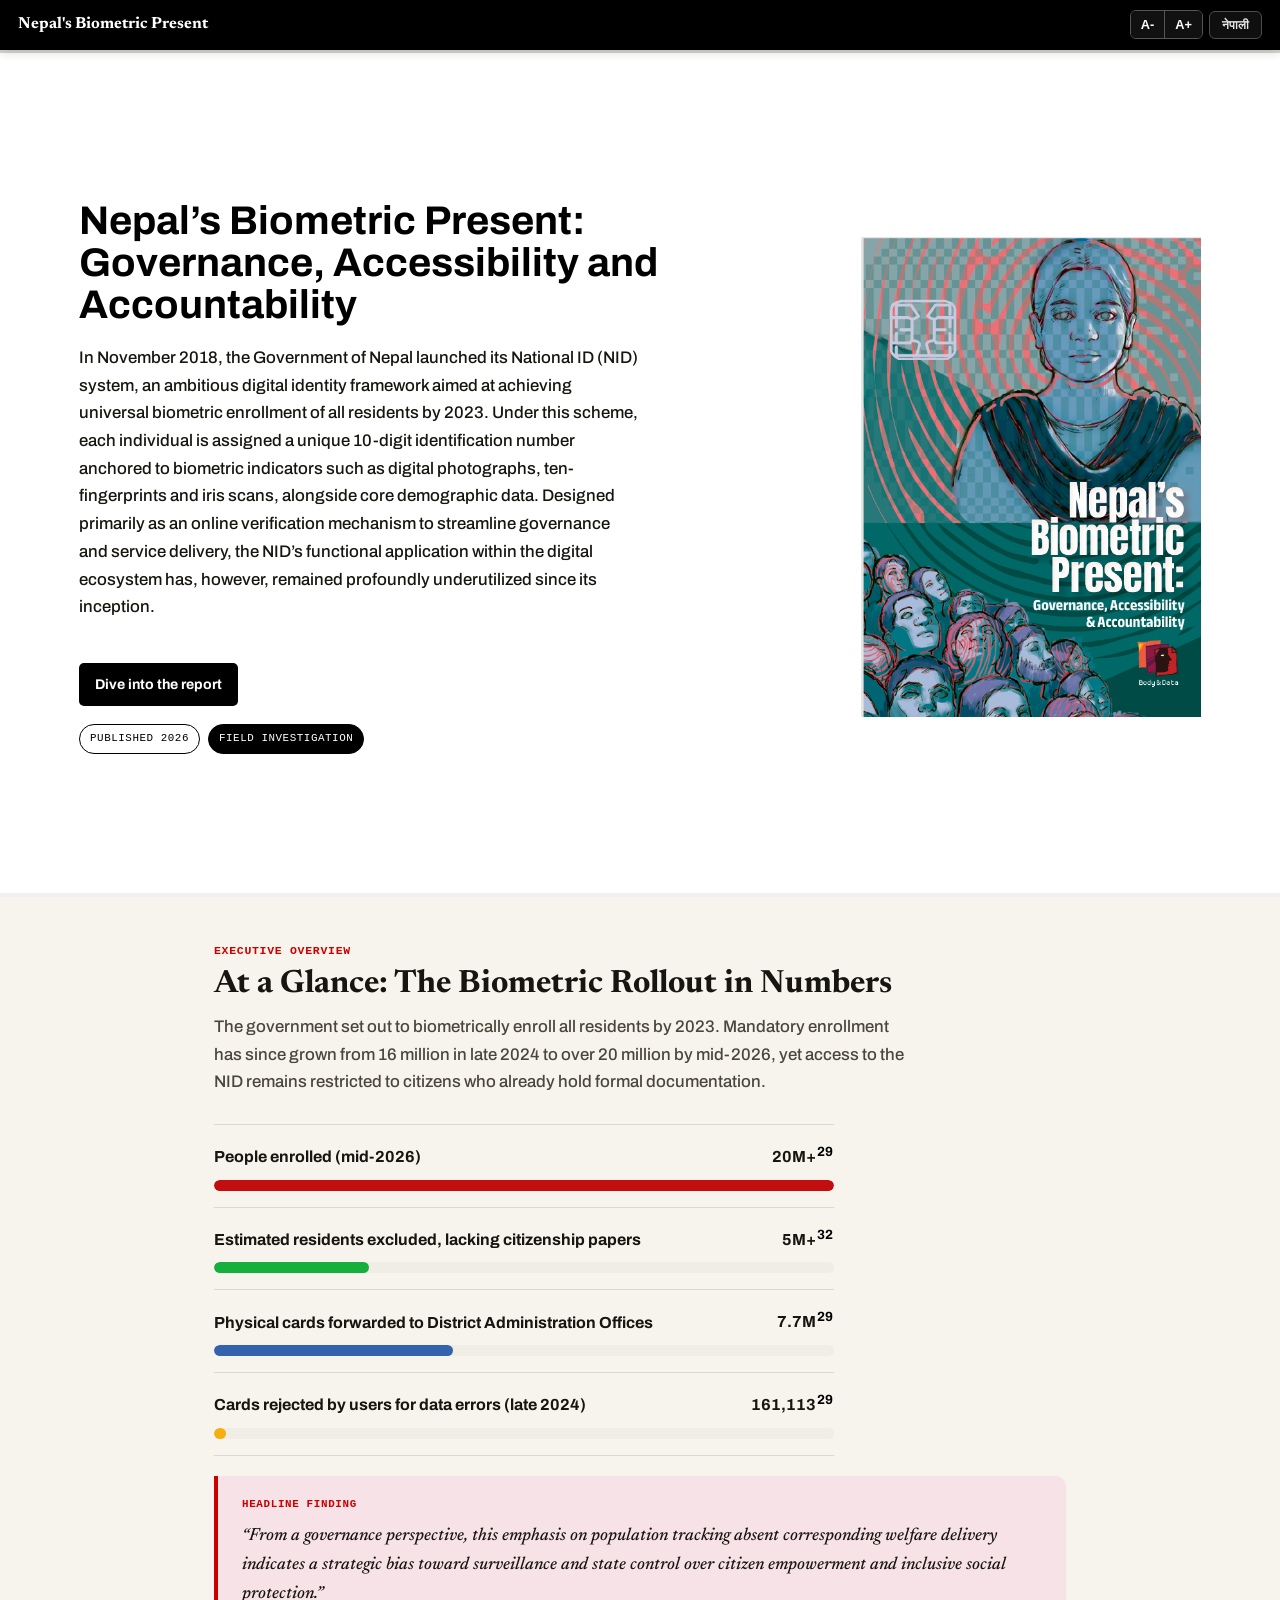
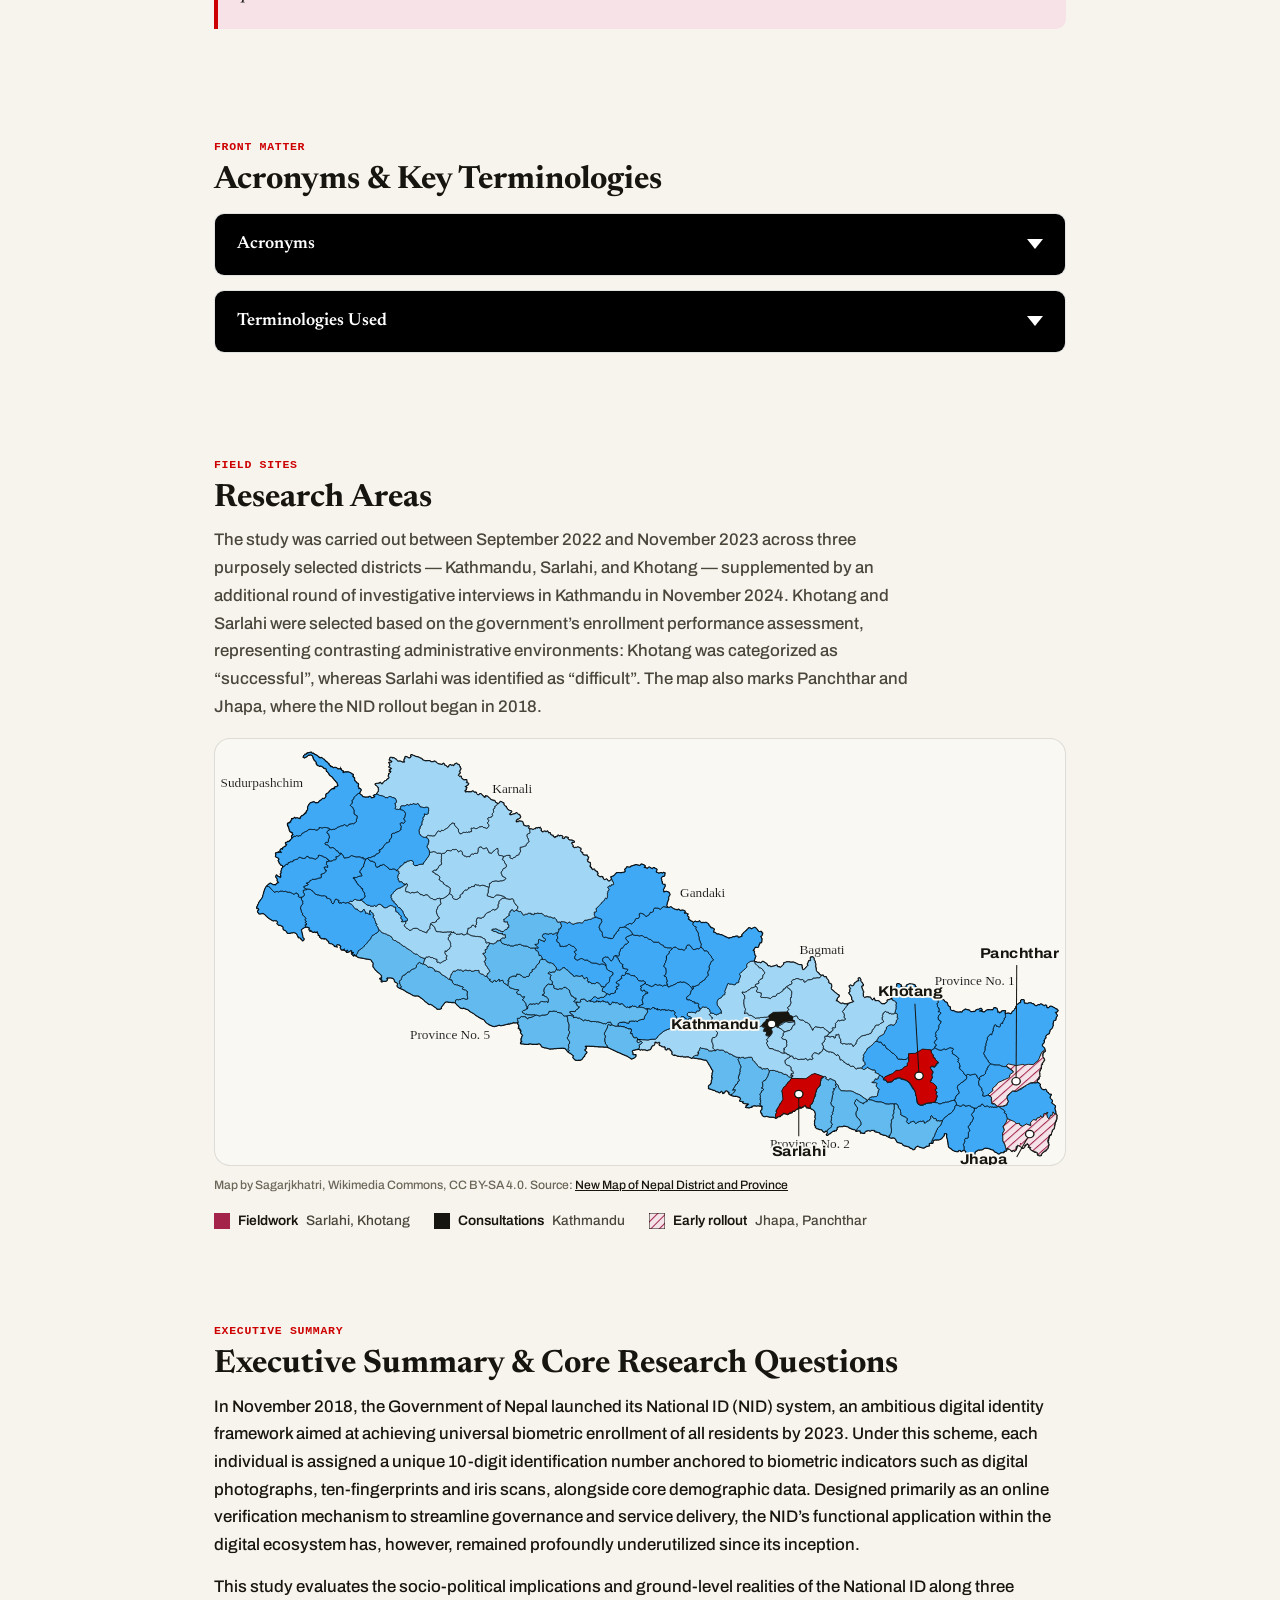
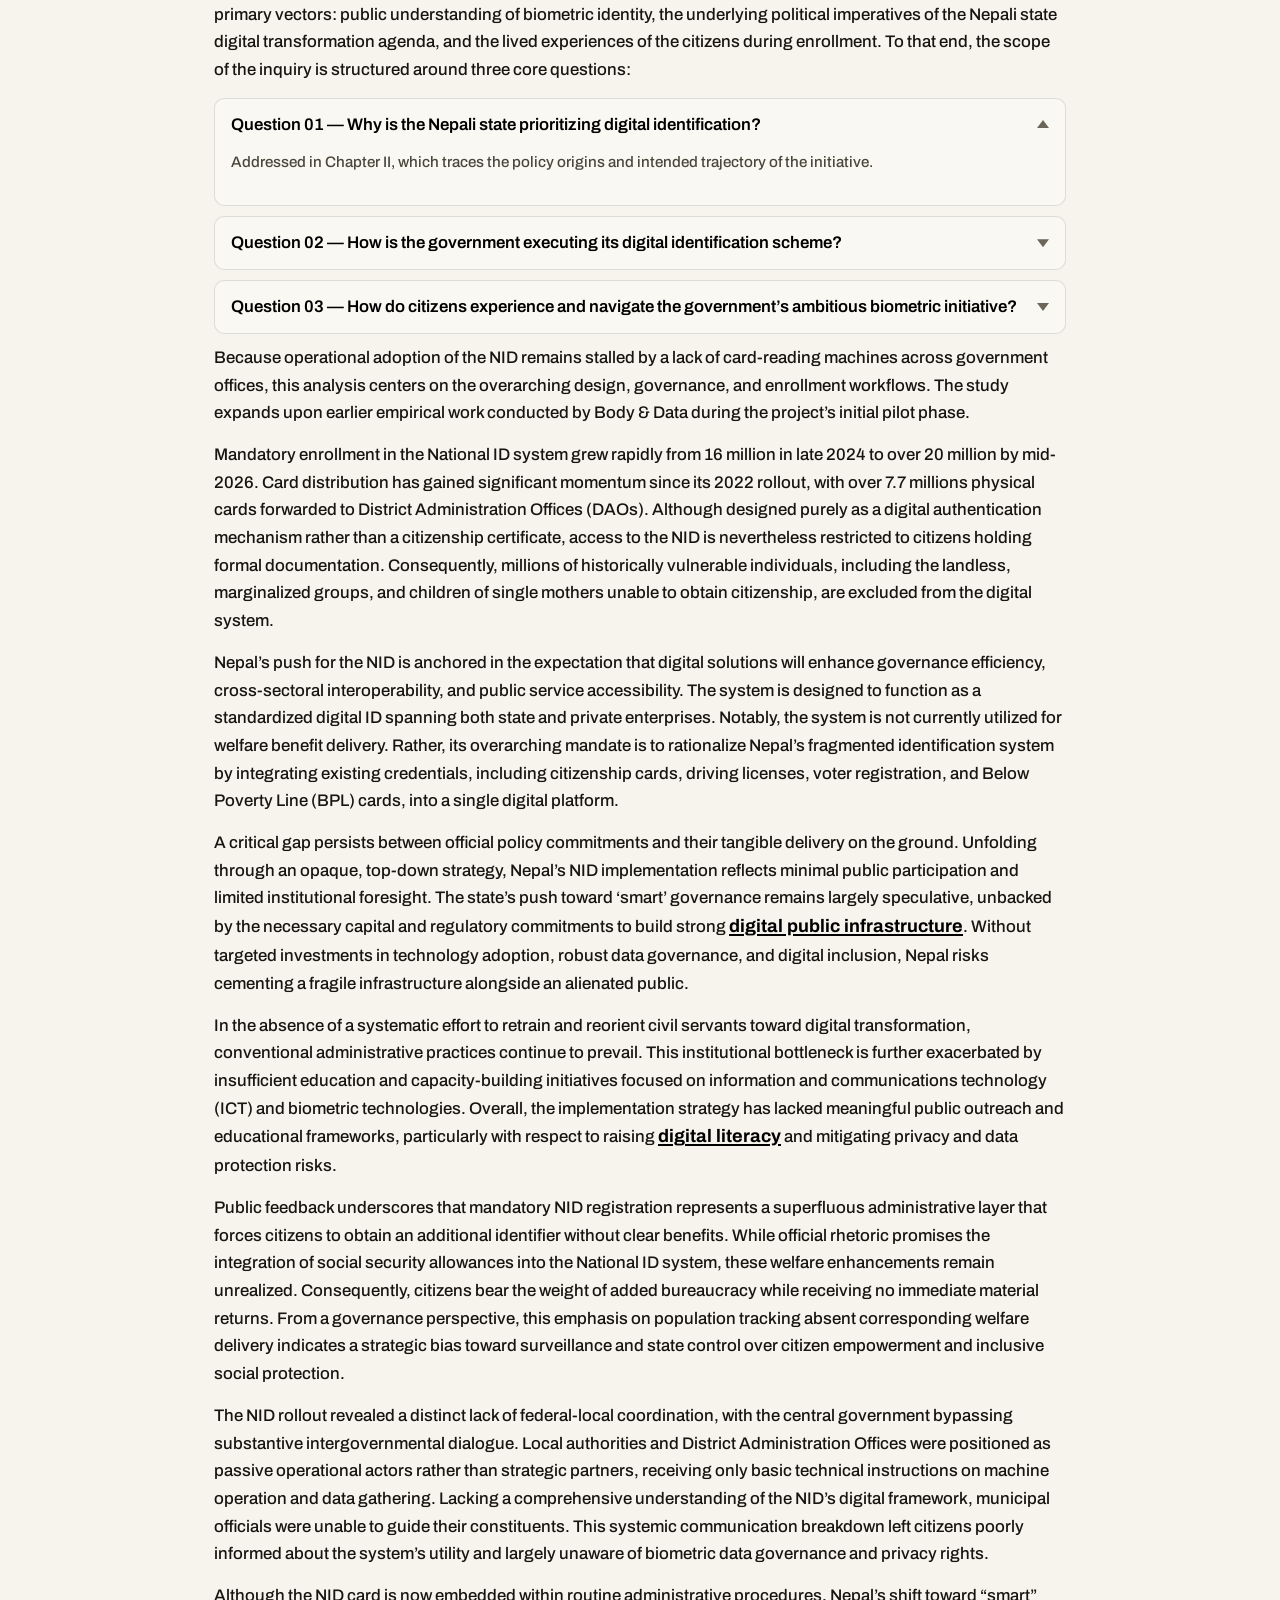
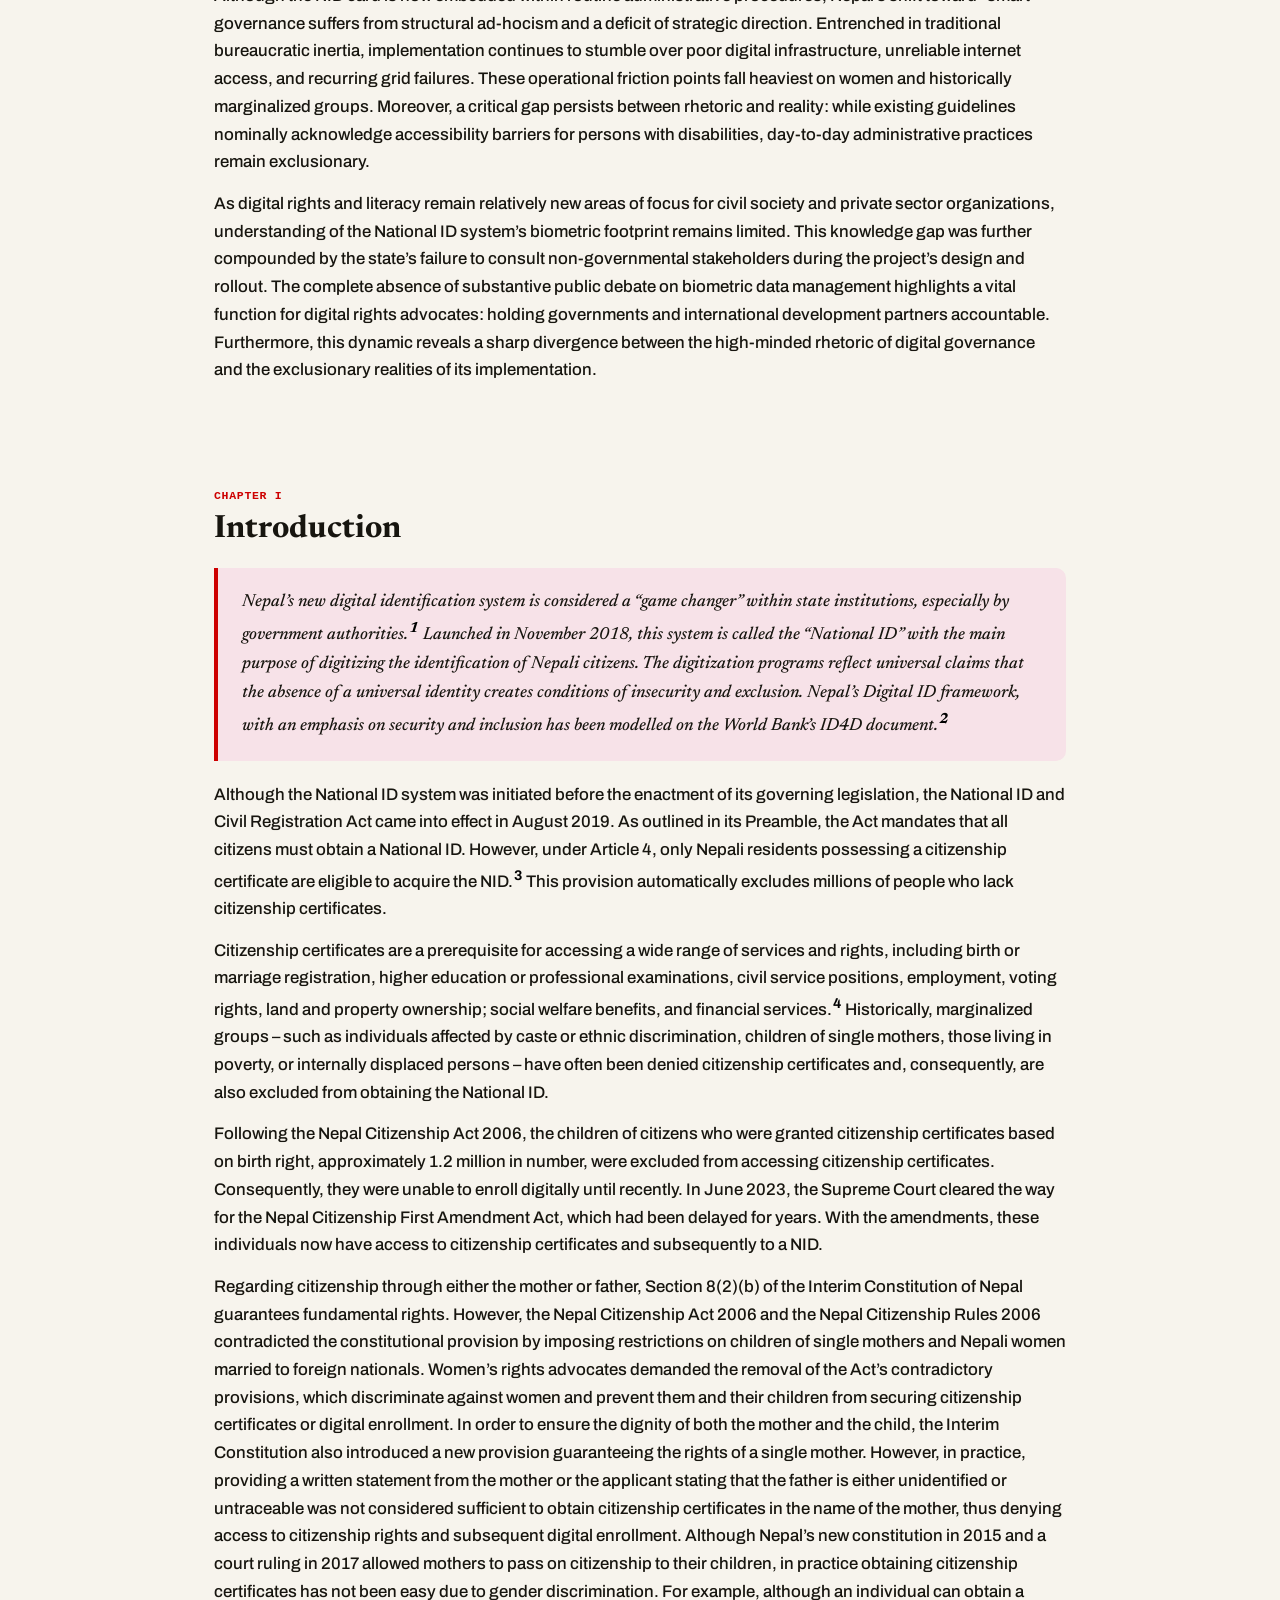
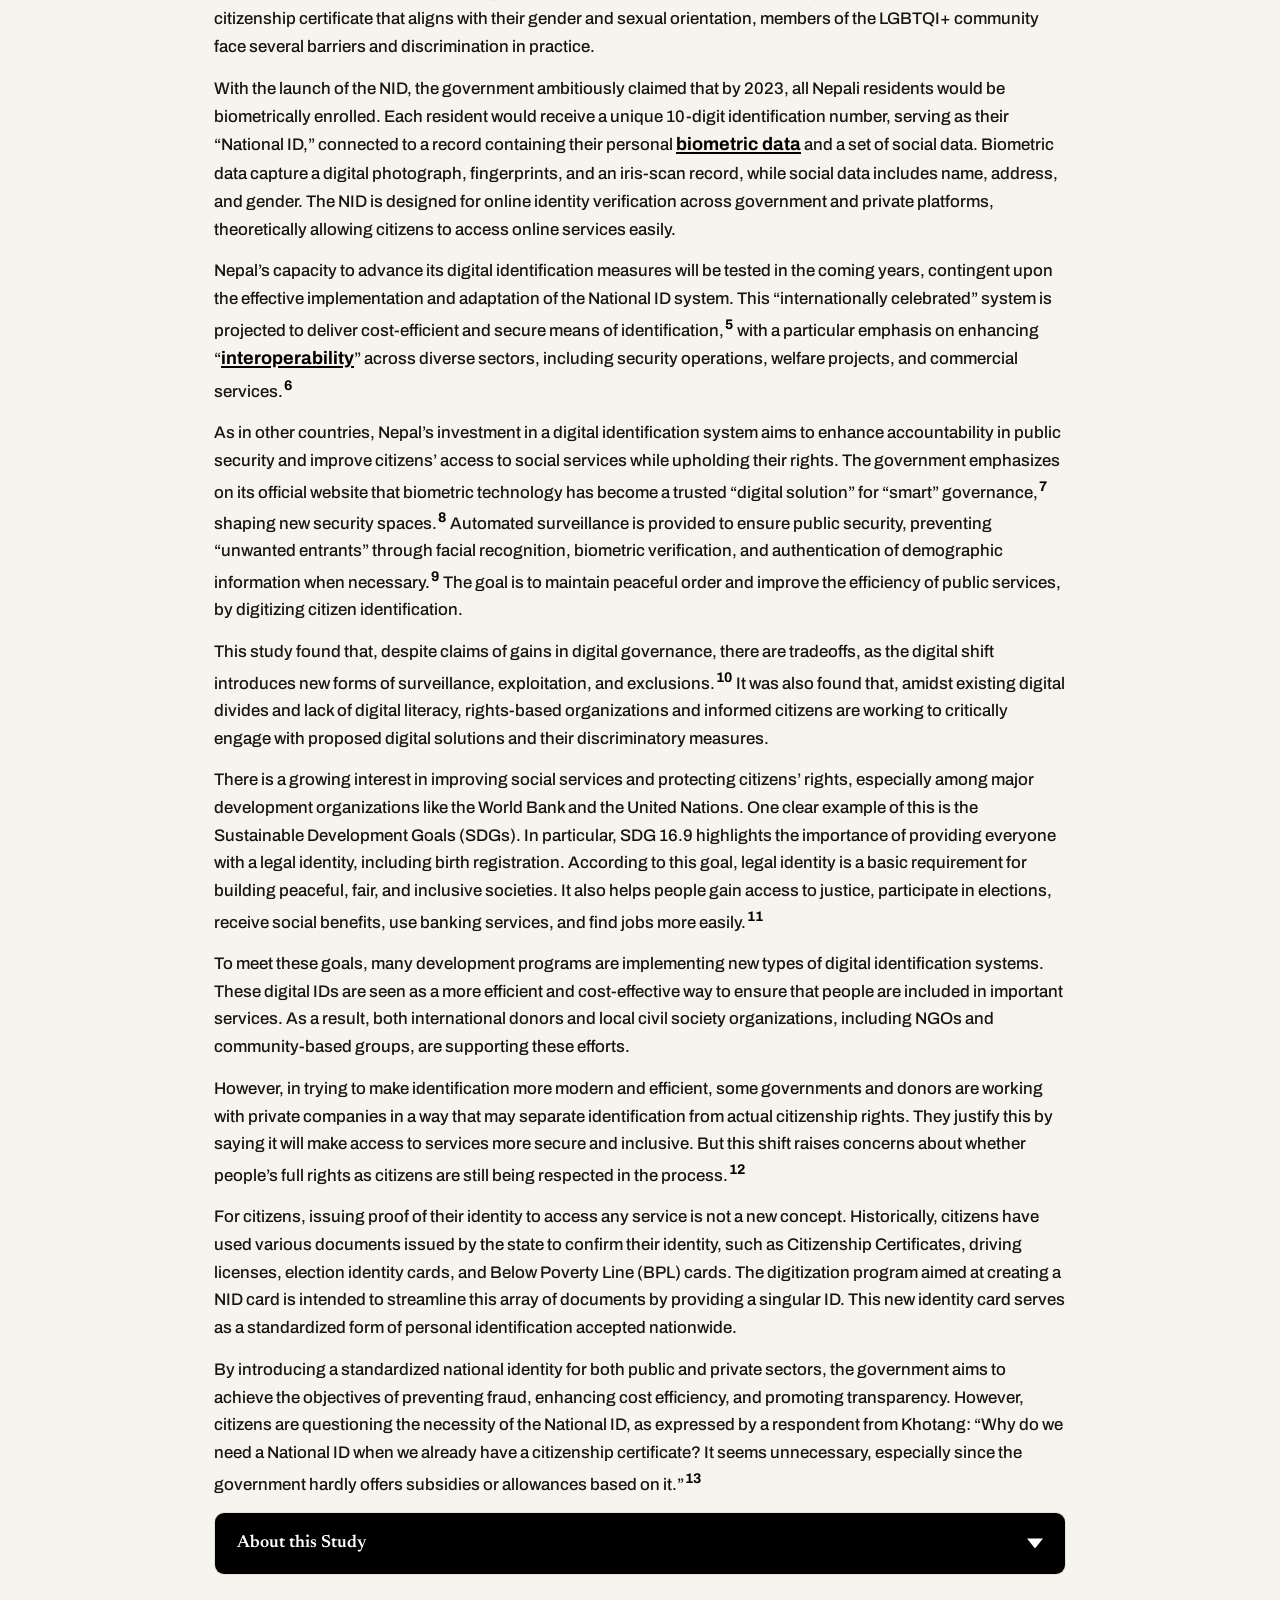
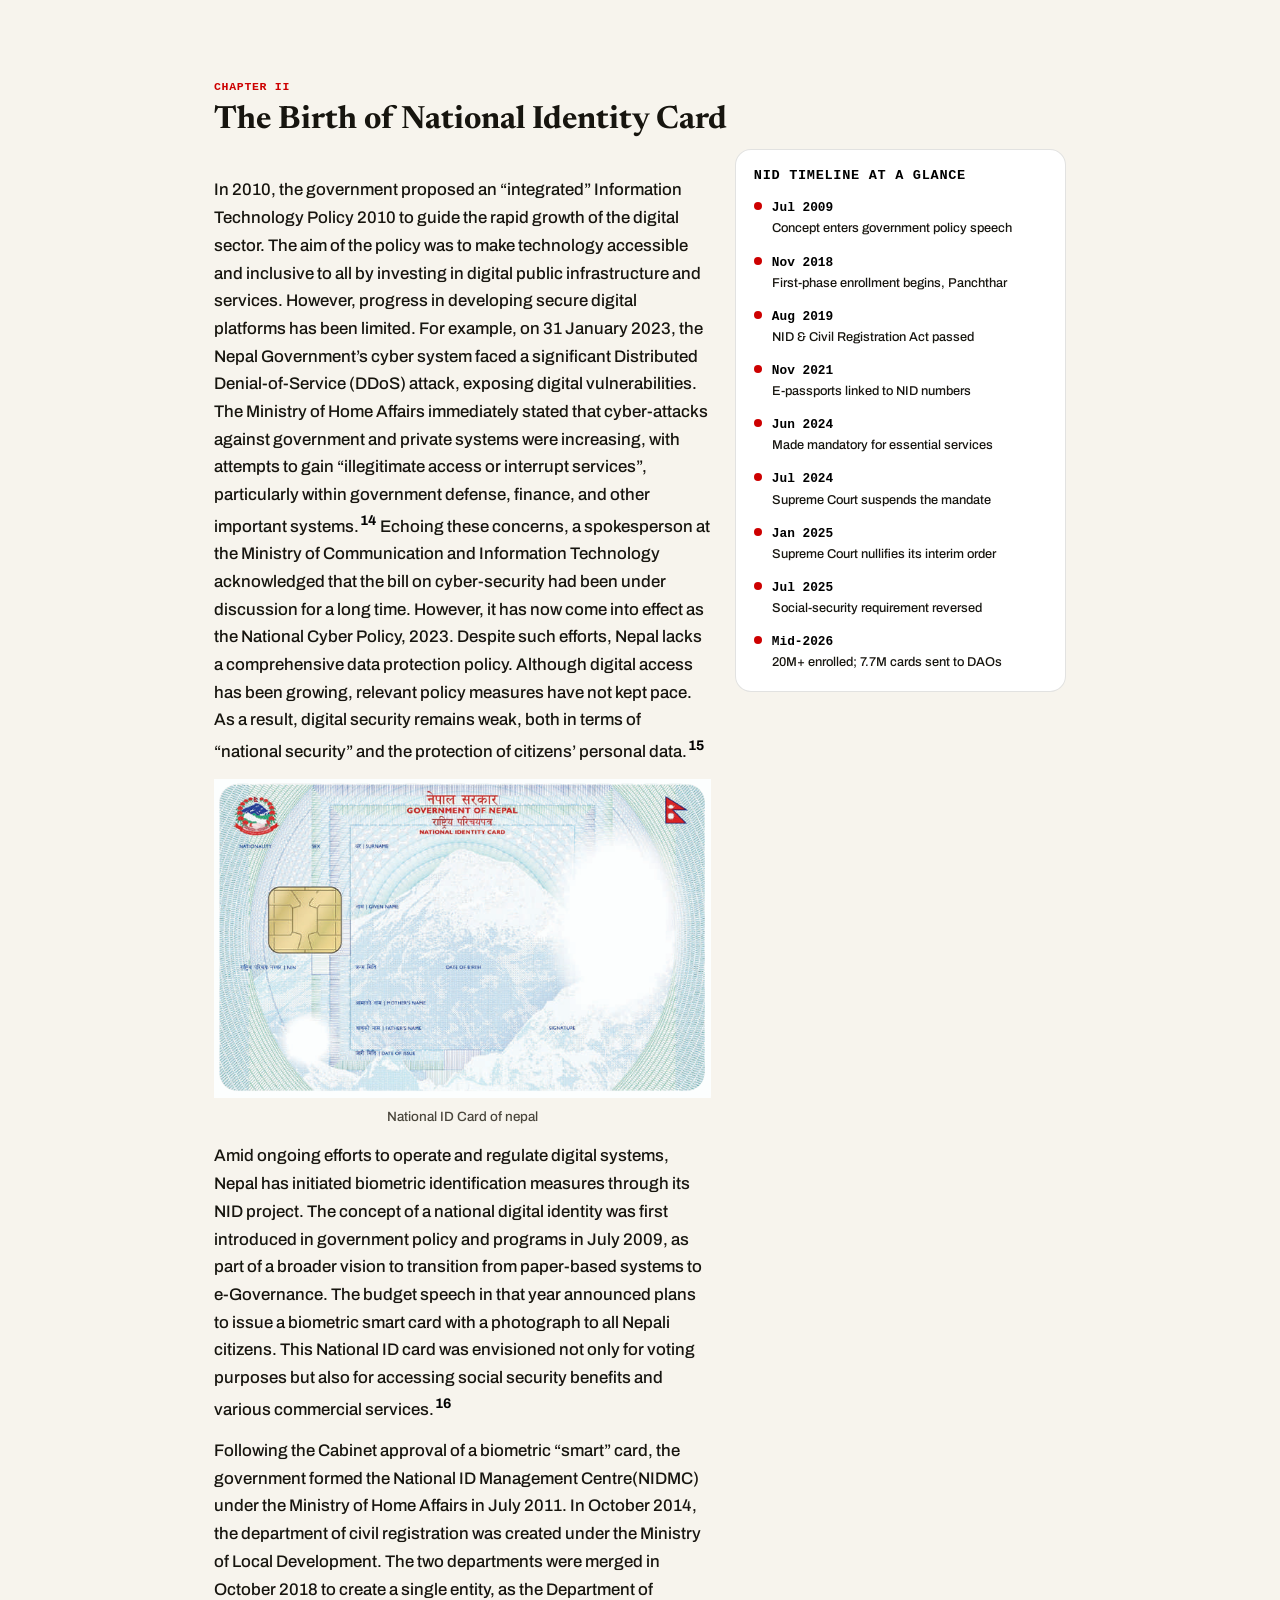
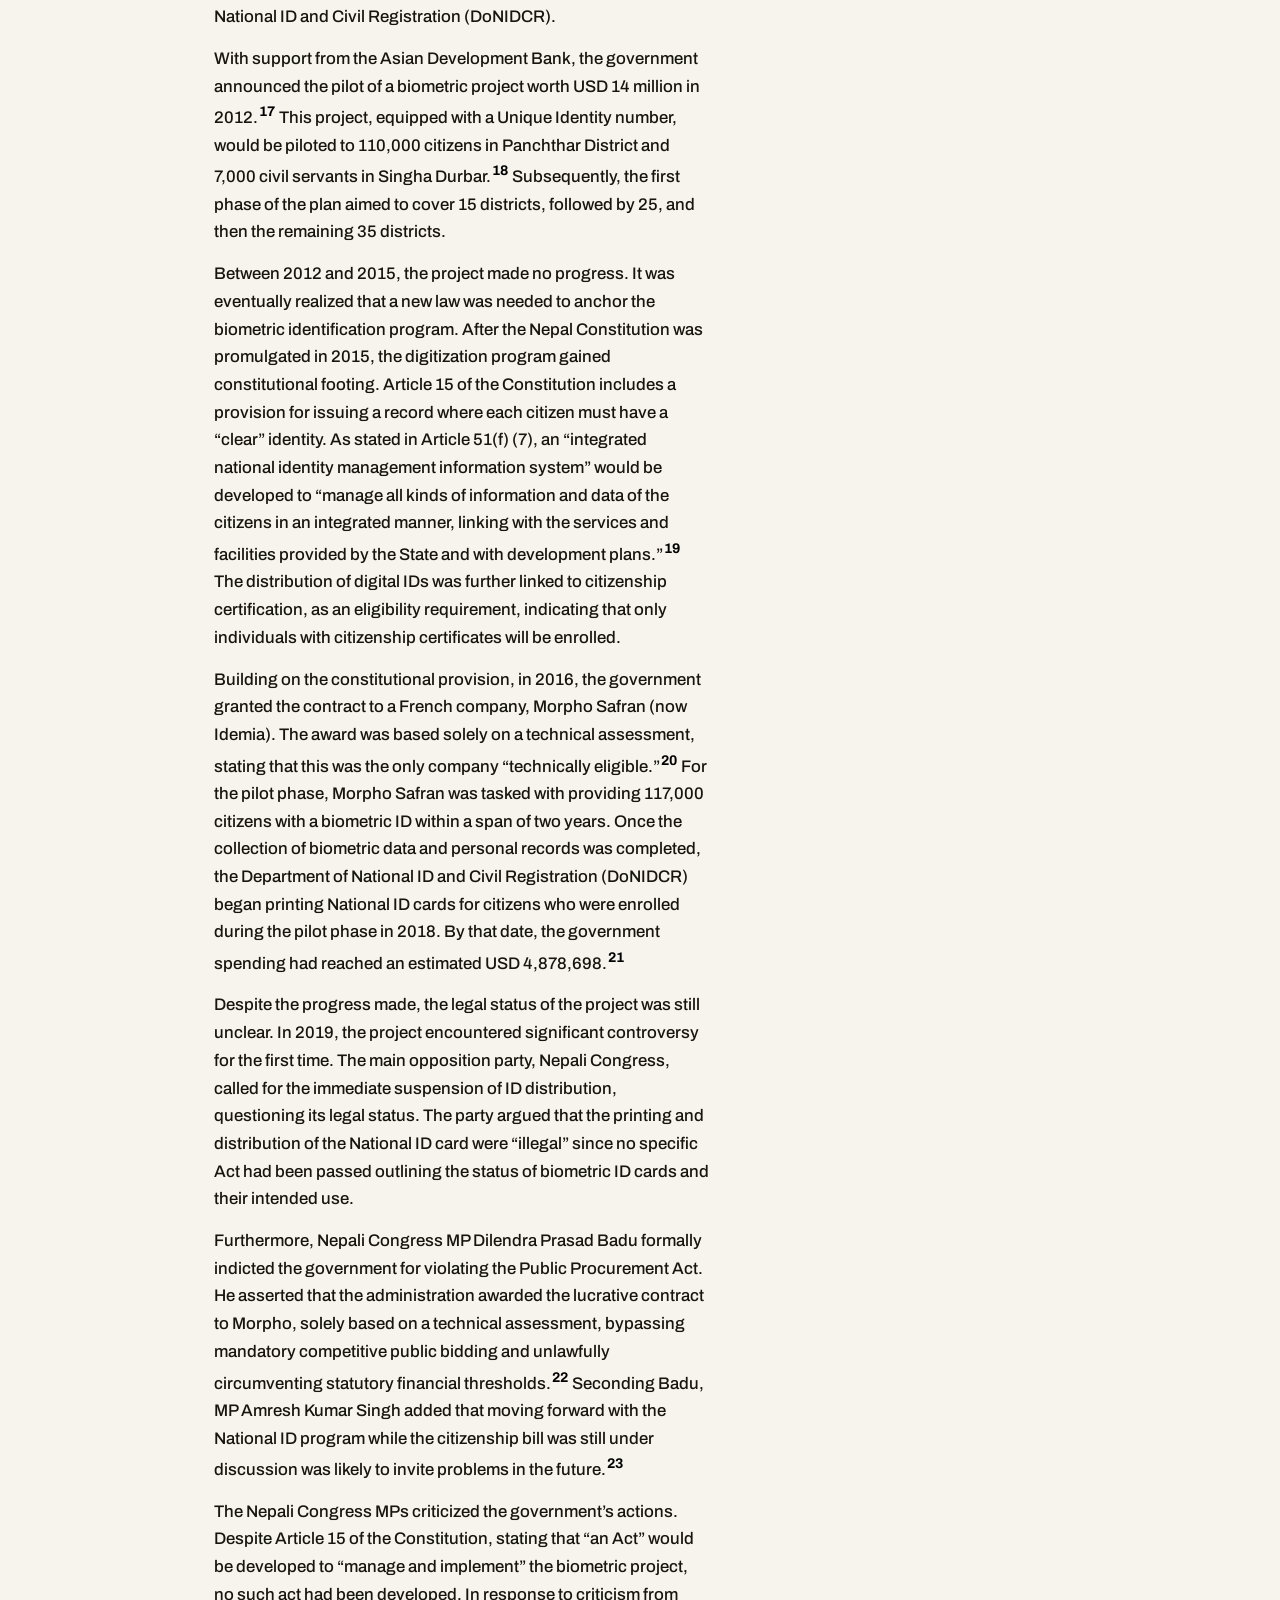
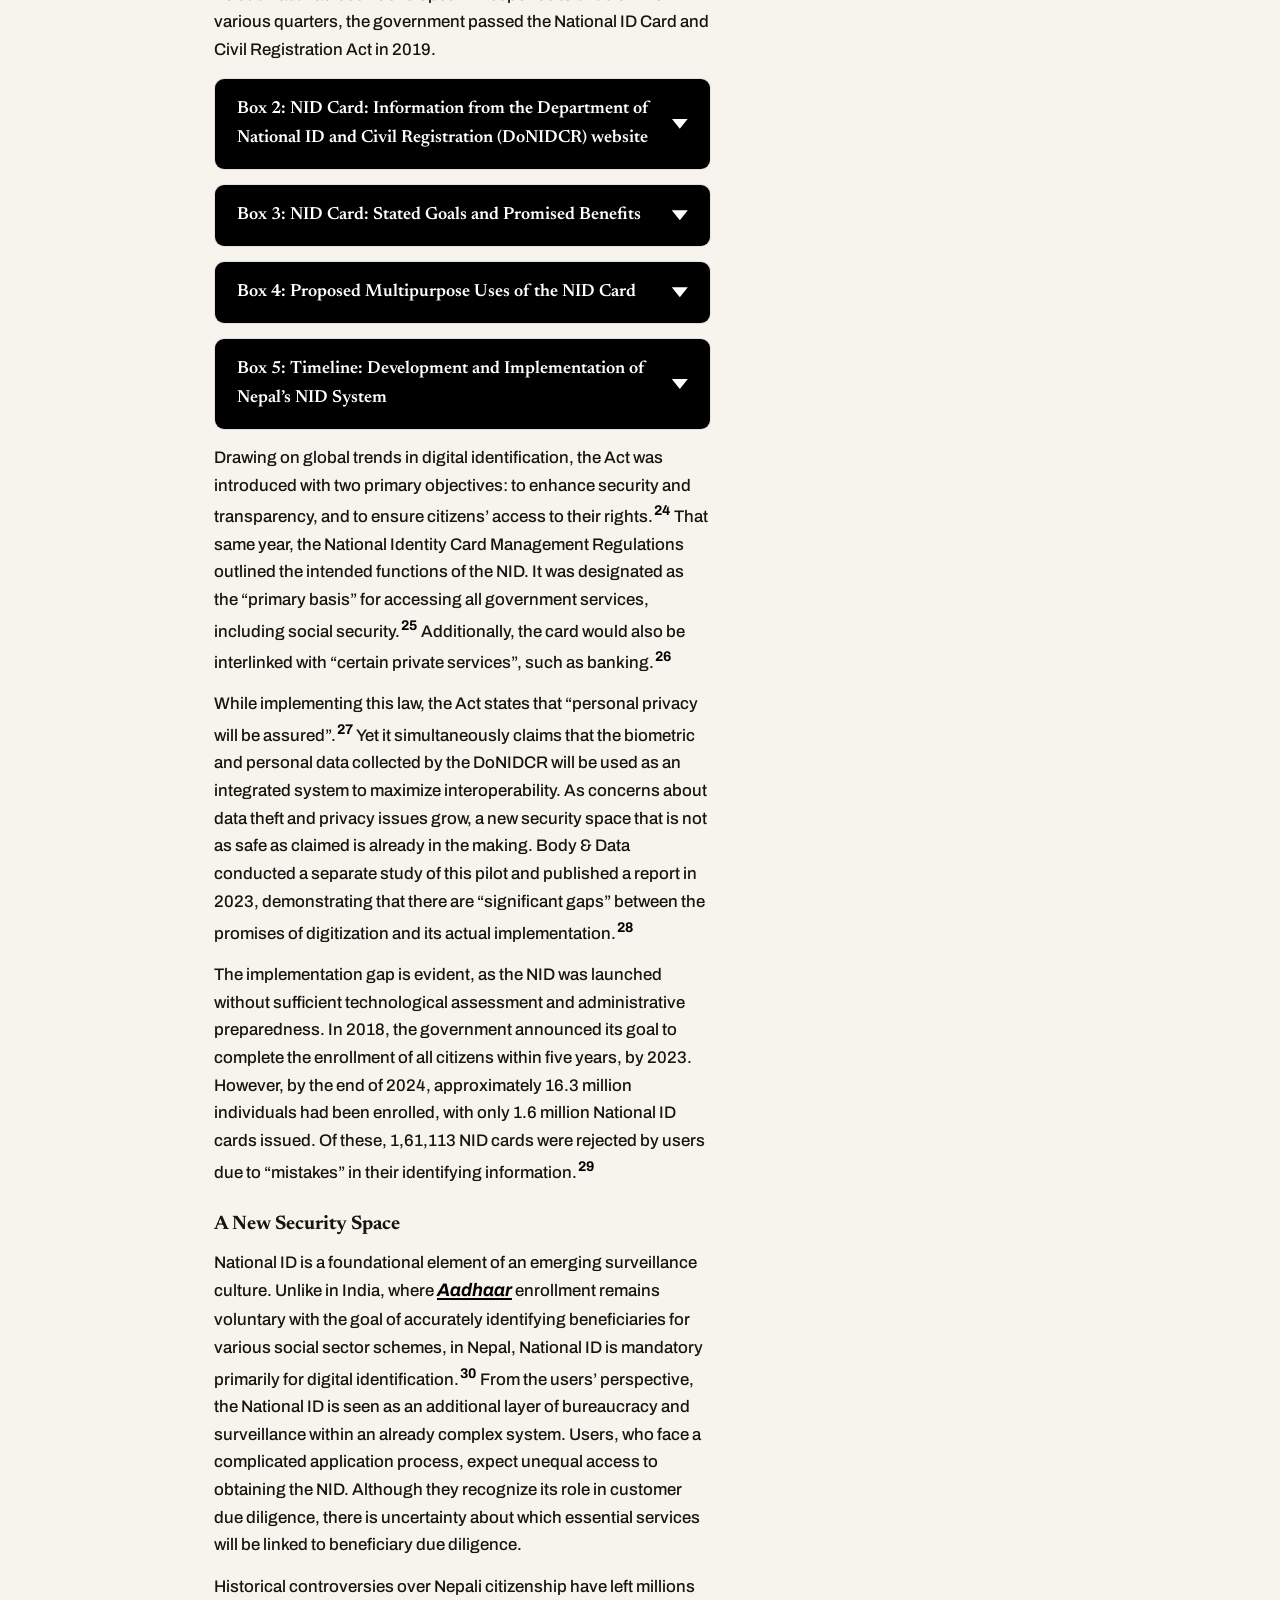
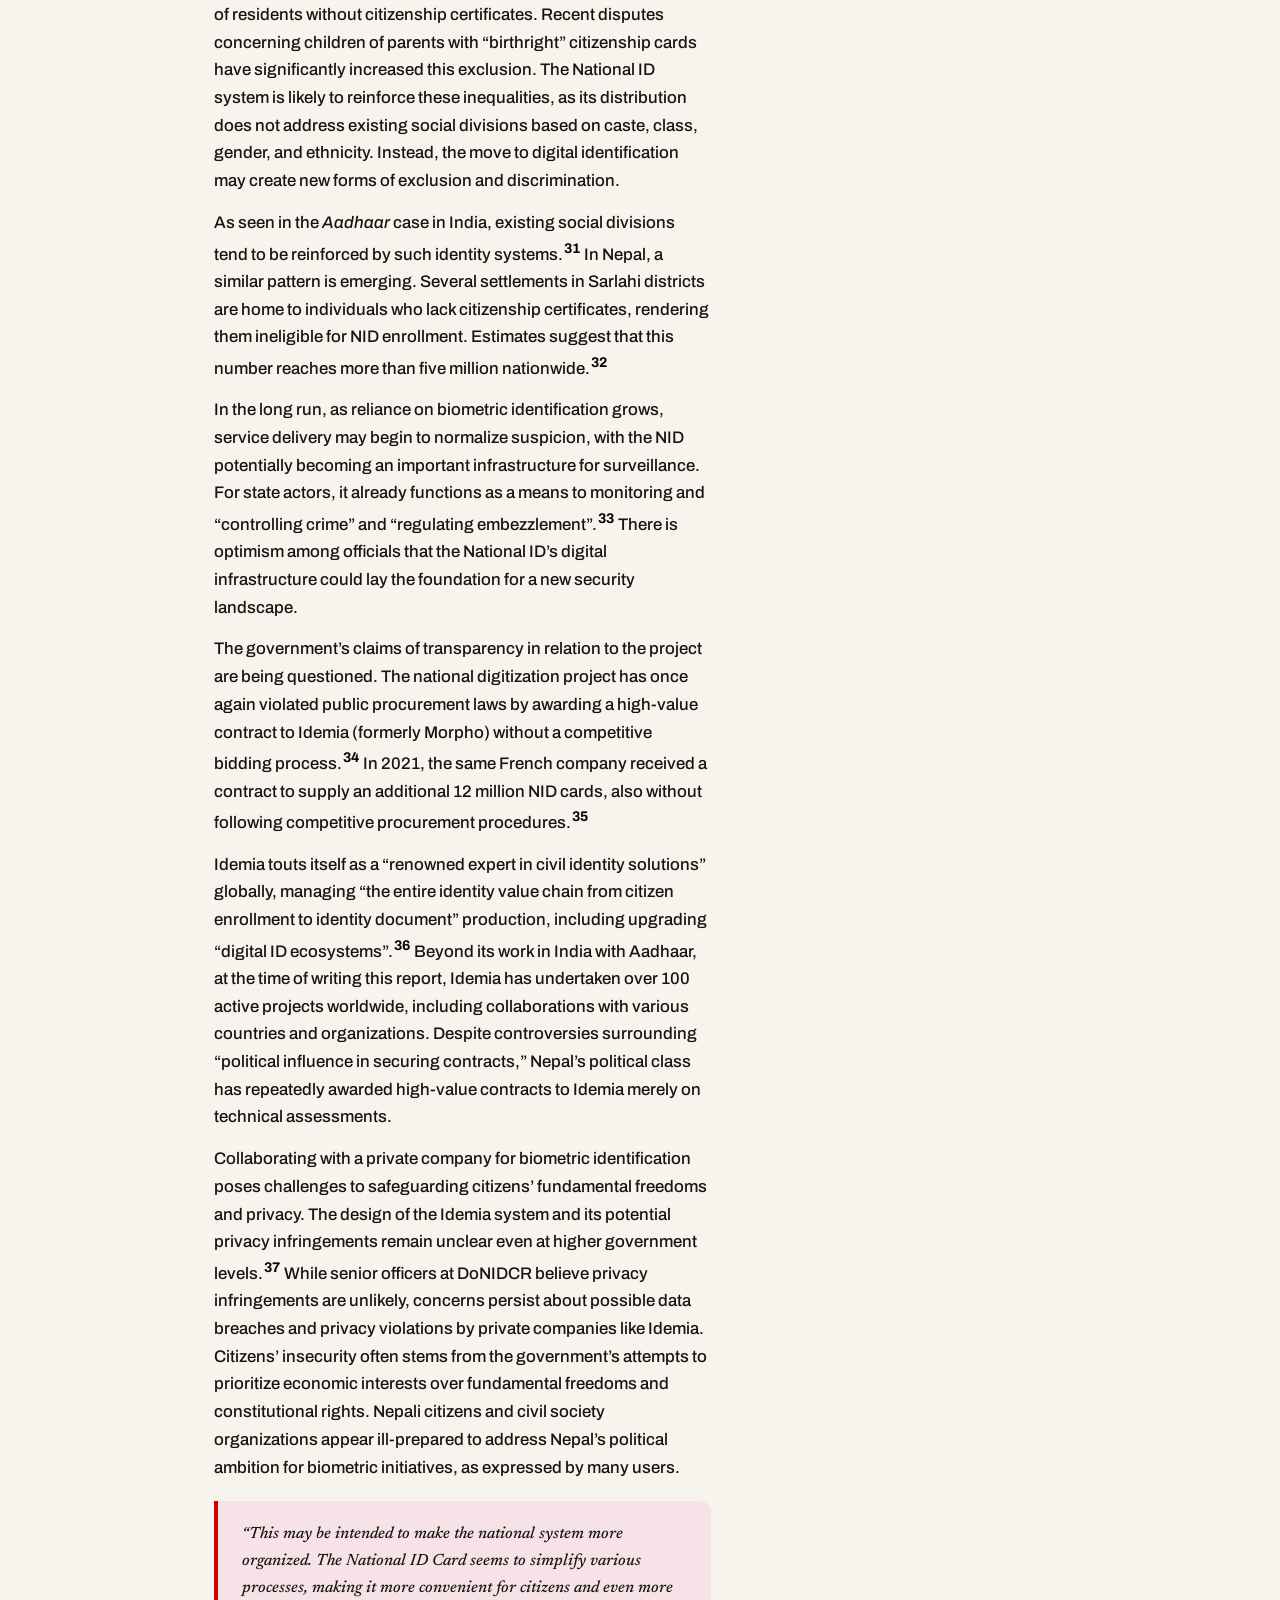
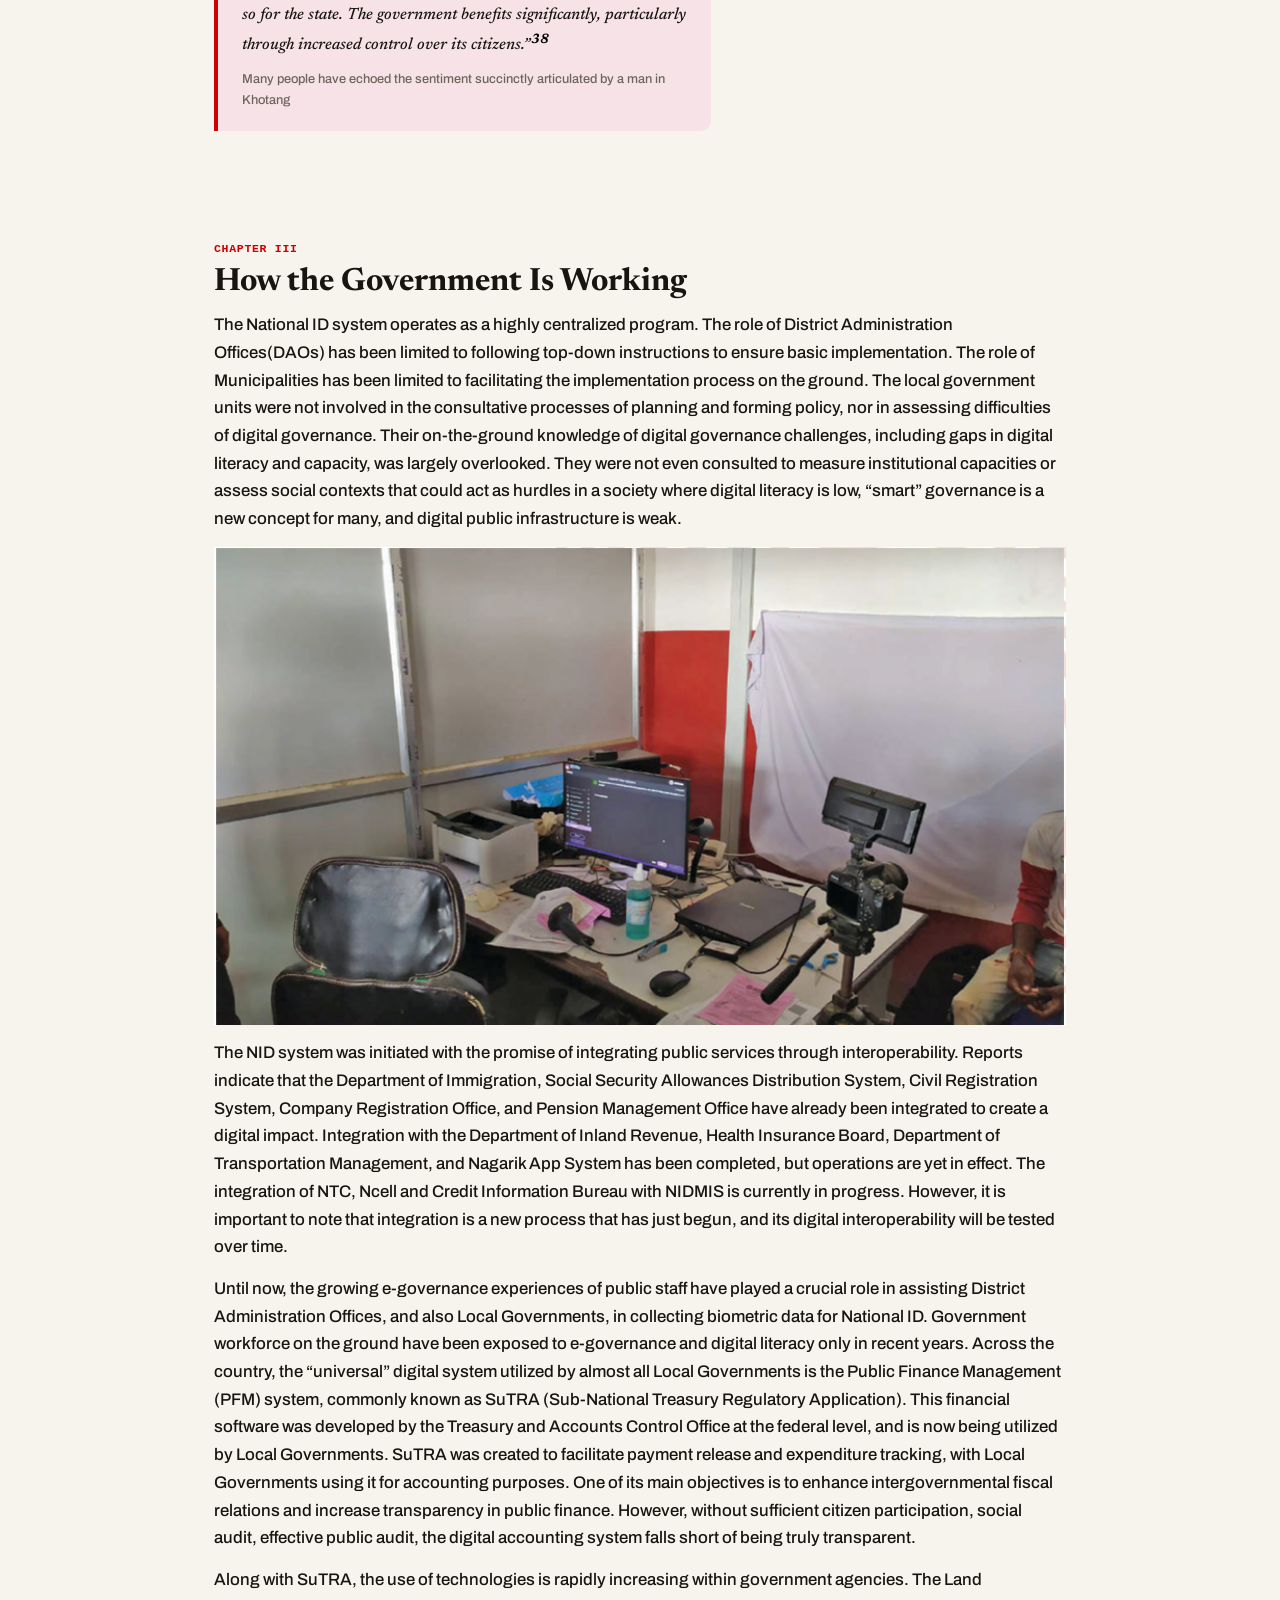
==== commit f3a934f3: "error correction" ====
--- a/index.html
+++ b/index.html
@@ -13,27 +13,18 @@
 
 <!-- ================= TOP NAV ================= -->
 <div class="topnav">
-<<<<<<< HEAD
   <span class="brand" data-en="Nepal's Biometric Present" data-ne="नेपालको बायोमेट्रिक वर्तमान" >Nepal's Biometric Present</span>
-=======
-  <span class="brand" data-en="Nepal's Biometric Present" >Nepal's Biometric Present</span>
->>>>>>> 5d8a49659786347f2e0f07e48e56fb2146a1a898
   <div class="nav-controls">
     <div class="zoom-group">
       <button id="zoomOut" title="Decrease text size">A-</button>
       <button id="zoomIn" title="Increase text size">A+</button>
     </div>
-<<<<<<< HEAD
     <button class="nav-btn" id="langToggle" type="button" aria-label="Switch to Nepali" aria-pressed="false" title="Switch to Nepali">नेपाली</button> 
-=======
-    <!-- <button class="nav-btn" id="langToggle" type="button" aria-label="Switch to Nepali" aria-pressed="false" title="Switch to Nepali">नेपाली</button> -->
->>>>>>> 5d8a49659786347f2e0f07e48e56fb2146a1a898
   </div>
 </div>
 <div class="progress-bar"><div class="progress-fill" id="progressFill"></div></div>
 
 <nav class="toc" id="toc" aria-label="Report contents">
-<<<<<<< HEAD
   <button class="toc-head" id="tocHead" type="button" aria-controls="tocList" aria-expanded="false" data-en="Contents" data-ne="विषय सूची" >Contents</button>
   <ul class="toc-list" id="tocList">
     <li><a href="#glance"><span class="t" data-en="At a Glance" data-ne="एक नजरमा" >At a Glance</span><span class="s" data-en="Key figures" data-ne="मुख्य तथ्यांक">Key figures</span></a></li>
@@ -47,21 +38,6 @@
     <li><a href="#ch5"><span class="t" data-en="Ch. 5" data-ne="अध्याय ५">Ch. 5</span><span class="s" data-en="Right to privacy" data-ne="गोपनीयताको अधिकार">Right to privacy</span></a></li>
     <li><a href="#moving-forward"><span class="t" data-en="Ch. 6" data-ne="अध्याय ६">Ch. 6</span><span class="s" data-en="Moving forward" data-ne="अबको बाटो">Moving forward</span></a></li>
     <li><a href="#references"><span class="t" data-en="References &amp; Footnotes" data-ne="सन्दर्भ सामग्री र पादटिप्पणी">References &amp; Footnotes</span><span class="s" data-en="Sources &amp; notes" data-ne="स्रोत र टिप्पणीहरू" >Sources &amp; notes</span></a></li>
-=======
-  <button class="toc-head" id="tocHead" type="button" aria-controls="tocList" aria-expanded="false" data-en="Contents" >Contents</button>
-  <ul class="toc-list" id="tocList">
-    <li><a href="#glance"><span class="t" data-en="At a Glance" >At a Glance</span><span class="s" data-en="Key figures">Key figures</span></a></li>
-    <li><a href="#front-matter"><span class="t" data-en="Front Matter" >Front Matter</span><span class="s" data-en="Acronyms &amp; terms" >Acronyms &amp; terms</span></a></li>
-    <li><a href="#research-areas"><span class="t" data-en="Research Areas" >Research Areas</span><span class="s" data-en="Field sites" >Field sites</span></a></li>
-    <li><a href="#exec-summary"><span class="t" data-en="Executive Summary" >Executive Summary</span><span class="s" data-en="Report summary" >Report summary</span></a></li>
-    <li><a href="#ch1"><span class="t" data-en="Ch. 1" >Ch. 1</span><span class="s" data-en="Introduction" >Introduction</span></a></li>
-    <li><a href="#ch2"><span class="t" data-en="Ch. 2" >Ch. 2</span><span class="s" data-en="Birth of the National ID Card" >Birth of the National ID Card</span></a></li>
-    <li><a href="#ch3"><span class="t" data-en="Ch. 3" >Ch. 3</span><span class="s" data-en="How the government is working" >How the government is working</span></a></li>
-    <li><a href="#ch4"><span class="t" data-en="Ch. 4">Ch. 4</span><span class="s" data-en="Disputes and differences" >Disputes and differences</span></a></li>
-    <li><a href="#ch5"><span class="t" data-en="Ch. 5">Ch. 5</span><span class="s" data-en="Right to privacy">Right to privacy</span></a></li>
-    <li><a href="#moving-forward"><span class="t" data-en="Ch. 6">Ch. 6</span><span class="s" data-en="Moving forward">Moving forward</span></a></li>
-    <li><a href="#references"><span class="t" data-en="References &amp; Footnotes">References &amp; Footnotes</span><span class="s" data-en="Sources &amp; notes" >Sources &amp; notes</span></a></li>
->>>>>>> 5d8a49659786347f2e0f07e48e56fb2146a1a898
   </ul>
 </nav>
 
@@ -70,19 +46,11 @@
   <div class="cover-grid">
     <div class="cover-text">
       <div class="eyebrow-row">
-<<<<<<< HEAD
         <span class="pill" data-en="Published 2026" data-ne="प्रकाशित २०२६" >Published 2026</span>
         <span class="pill filled" data-en="Field Investigation" data-ne="स्थलगत अनुसन्धान" >Field Investigation</span>
       </div>
       <h1 data-en="Nepal’s Biometric Present: Governance, Accessibility and Accountability" data-ne="नेपालको बायोमेट्रिक वर्तमान: शासन, पहुँचयोग्यता र जवाफदेहिता">Nepal’s Biometric Present: Governance, Accessibility and Accountability</h1>
       <p class="subtitle" data-en="In November 2018, the Government of Nepal launched its National ID (NID) system, an ambitious digital identity framework aimed at achieving universal biometric enrollment of all residents by 2023. Under this scheme, each individual is assigned a unique 10-digit identification number anchored to biometric indicators such as digital photographs, ten-fingerprints and iris scans, alongside core demographic data. Designed primarily as an online verification mechanism to streamline governance and service delivery, the NID’s functional application within the digital ecosystem has, however, remained profoundly underutilized since its inception." data-ne="नोभेम्बर २०१८ मा नेपाल सरकारले राष्ट्रिय परिचयपत्र (NID) प्रणालीको सुरुवात गर्‍यो। यो महत्वाकांक्षी डिजिटल पहिचान संरचना सन् २०२३ सम्म नेपालका सबै बासिन्दाको सार्वभौमिक बायोमेट्रिक दर्ता हासिल गर्ने उद्देश्यले अघि बढाइएको थियो। यस प्रणालीअन्तर्गत प्रत्येक व्यक्तिलाई डिजिटल तस्बिर, दशवटा औंलाछाप र आँखाको आइरिस स्क्यानजस्ता बायोमेट्रिक सूचकहरू तथा आधारभूत जनसांख्यिकीय विवरणसँग आबद्ध गरिएको १० अंकको विशिष्ट परिचय नम्बर प्रदान गरिन्छ। मुख्यतः शासन प्रणाली र सेवा प्रवाहलाई सरल तथा प्रभावकारी बनाउन अनलाइन प्रमाणीकरण संयन्त्रका रूपमा डिजाइन गरिएको भए पनि, डिजिटल पारिस्थितिक प्रणालीभित्र NID को कार्यात्मक प्रयोग भने यसको सुरुवातदेखि नै अत्यन्त सीमित रहँदै आएको छ।" 
-=======
-        <span class="pill" data-en="Published 2026" >Published 2026</span>
-        <span class="pill filled" data-en="Field Investigation" >Field Investigation</span>
-      </div>
-      <h1 data-en="Nepal’s Biometric Present: Governance, Accessibility and Accountability">Nepal’s Biometric Present: Governance, Accessibility and Accountability</h1>
-      <p class="subtitle" data-en="In November 2018, the Government of Nepal launched its National ID (NID) system, an ambitious digital identity framework aimed at achieving universal biometric enrollment of all residents by 2023. Under this scheme, each individual is assigned a unique 10-digit identification number anchored to biometric indicators such as digital photographs, ten-fingerprints and iris scans, alongside core demographic data. Designed primarily as an online verification mechanism to streamline governance and service delivery, the NID’s functional application within the digital ecosystem has, however, remained profoundly underutilized since its inception." 
->>>>>>> 5d8a49659786347f2e0f07e48e56fb2146a1a898
       >In November 2018, the Government of Nepal launched its National ID (NID) system, an ambitious digital identity framework aimed at achieving universal biometric enrollment of all residents by 2023. Under this scheme, each individual is assigned a unique 10-digit identification number anchored to biometric indicators such as digital photographs, ten-fingerprints and iris scans, alongside core demographic data. Designed primarily as an online verification mechanism to streamline governance and service delivery, the NID’s functional application within the digital ecosystem has, however, remained profoundly underutilized since its inception.</p>
       <div class="cover-meta">
         <div>
@@ -92,7 +60,6 @@
           <div class="v">Irshat Khatoon (Malangwa Municipality, Sarlahi)  Barsha Rai (Diktel Municipality, Khotang)</div>
         </div>
         <div>
-<<<<<<< HEAD
           <div class="k" data-en="Copy-Editing" data-ne="प्रतिलिपि सम्पादन" >Copy-Editing</div>
           <div class="v">Shafali Uprety</div>
           <div class="k" data-en="Cover Illustration" data-ne="आवरण चित्रण" >Cover Illustration</div>
@@ -100,24 +67,11 @@
           <div class="k" data-en="Layout and Design" data-ne="साजसज्जा" >Layout and Design</div>
           <div class="v">Shrijit Rajbhandari</div>
           <div class="k" data-en="Financial Support" data-ne="आर्थिक सहयोग" >Financial Support</div>
-=======
-          <div class="k" data-en="Copy-Editing" >Copy-Editing</div>
-          <div class="v">Shafali Uprety</div>
-          <div class="k" data-en="Cover Illustration" >Cover Illustration</div>
-          <div class="v">Supriya Manandhar</div>
-          <div class="k" data-en="Layout and Design" >Layout and Design</div>
-          <div class="v">Shrijit Rajbhandari</div>
-          <div class="k" data-en="Financial Support" >Financial Support</div>
->>>>>>> 5d8a49659786347f2e0f07e48e56fb2146a1a898
           <div class="v">Open Society Foundation (OSF)</div>
         </div>
       </div>
       <div class="cover-cta">
-<<<<<<< HEAD
         <a href="#glance" data-en="Dive into the report" data-ne="प्रतिवेदनमा प्रवेश गर्नुहोस्" >Dive into the report</a>
-=======
-        <a href="#glance" data-en="Dive into the report" >Dive into the report</a>
->>>>>>> 5d8a49659786347f2e0f07e48e56fb2146a1a898
       </div>
     </div>
     <div class="cover-img-col">
@@ -130,19 +84,12 @@
 
 <footer>
   <strong data-en="Nepal’s Biometric Present: Governance, Accessibility and Accountability" data-ne="नेपालको बायोमेट्रिक वर्तमान: शासन, पहुँचयोग्यता र जवाफदेहिता">Nepal&#8217;s Biometric Present: Governance, Accessibility and Accountability</strong>
-<<<<<<< HEAD
   <p style="margin-top:8px;" data-en="Established in 2017, Body &amp; Data works to enhance understanding of and access to information on digital rights among women, queer people, and marginalized groups, enabling them to exercise their rights in a safe and just digital space." data-ne="सन् २०१७ सालमा स्थापित बडी एण्ड डाटाले महिला, क्वयेर व्यक्ति र सीमान्तकृत समूहलाई आफ्ना अधिकार प्रयोग गर्न सक्षम पार्दै डिजिटल अधिकारको बुझाइ र पहुँच बढाउन काम गर्दछ, ताकि सुरक्षित र न्यायपूर्ण डिजिटल वृत्त निर्माण गर्न सकियोस् ।">Established in 2017, Body &amp; Data works to enhance understanding of and access to information on digital rights among women, queer people, and marginalized groups, enabling them to exercise their rights in a safe and just digital space.</p>
-=======
-  <p style="margin-top:8px;">Established in 2017, Body &amp; Data works to enhance understanding of and access to information on digital rights among women, queer people, and marginalized groups, enabling them to exercise their rights in a safe and just digital space.</p>
->>>>>>> 5d8a49659786347f2e0f07e48e56fb2146a1a898
   <p style="margin-top:6px;">bodyanddata.org</p>
 </footer>
 
 <script src="translations.js"></script>
-<<<<<<< HEAD
 <script src="ne.js"></script>
-=======
->>>>>>> 5d8a49659786347f2e0f07e48e56fb2146a1a898
 <script src="script.js" defer></script>
 
 <script id="report-data" type="application/json">{"sections":[{"id":"glance","content":[{"tag":"section","children":[{"tag":"p","children":["Executive Overview"],"attributes":{"class":"section-eyebrow"}},{"tag":"h2","children":["At a Glance: The Biometric Rollout in Numbers"],"attributes":{"class":"section-title"}},{"tag":"p","children":["The government set out to biometrically enroll all residents by 2023. Mandatory enrollment has since grown from 16 million in late 2024 to over 20 million by mid-2026, yet access to the NID remains restricted to citizens who already hold formal documentation."],"attributes":{"class":"section-lead"}},{"tag":"ul","children":[{"tag":"li","children":[{"tag":"div","children":[{"tag":"span","children":["People enrolled (mid-2026)"],"attributes":{"class":"label"}},{"tag":"span","children":["20M+",{"tag":"sup","children":["29"],"attributes":{"class":"fn","data-fn":"(Interview, 12 December 2024). As this report goes to print, mandatory National ID enrollment has surged from 16 million in late 2024 to over 20 million by mid-2026. Distribution has also accelerated since its 2022 rollout, with over 7.7 million physical cards dispatched to District Administration Offices (DAOs), (see, DoNIDCR 2026)."}}],"attributes":{"class":"value"}}],"attributes":{"class":"row"}},{"tag":"div","children":[{"tag":"div","children":[],"attributes":{"class":"fill red","style":"width:100.0%"}}],"attributes":{"class":"track"}}]},{"tag":"li","children":[{"tag":"div","children":[{"tag":"span","children":["Estimated residents excluded, lacking citizenship papers"],"attributes":{"class":"label"}},{"tag":"span","children":["5M+",{"tag":"sup","children":["32"],"attributes":{"class":"fn","data-fn":"(Shrestha and Mulmi, 2016: 13)."}}],"attributes":{"class":"value"}}],"attributes":{"class":"row"}},{"tag":"div","children":[{"tag":"div","children":[],"attributes":{"class":"fill green","style":"width:25.0%"}}],"attributes":{"class":"track"}}]},{"tag":"li","children":[{"tag":"div","children":[{"tag":"span","children":["Physical cards forwarded to District Administration Offices"],"attributes":{"class":"label"}},{"tag":"span","children":["7.7M",{"tag":"sup","children":["29"],"attributes":{"class":"fn","data-fn":"(Interview, 12 December 2024). As this report goes to print, mandatory National ID enrollment has surged from 16 million in late 2024 to over 20 million by mid-2026. Distribution has also accelerated since its 2022 rollout, with over 7.7 million physical cards dispatched to District Administration Offices (DAOs), (see, DoNIDCR 2026)."}}],"attributes":{"class":"value"}}],"attributes":{"class":"row"}},{"tag":"div","children":[{"tag":"div","children":[],"attributes":{"class":"fill blue","style":"width:38.5%"}}],"attributes":{"class":"track"}}]},{"tag":"li","children":[{"tag":"div","children":[{"tag":"span","children":["Cards rejected by users for data errors (late 2024)"],"attributes":{"class":"label"}},{"tag":"span","children":["161,113",{"tag":"sup","children":["29"],"attributes":{"class":"fn","data-fn":"(Interview, 12 December 2024). As this report goes to print, mandatory National ID enrollment has surged from 16 million in late 2024 to over 20 million by mid-2026. Distribution has also accelerated since its 2022 rollout, with over 7.7 million physical cards dispatched to District Administration Offices (DAOs), (see, DoNIDCR 2026)."}}],"attributes":{"class":"value"}}],"attributes":{"class":"row"}},{"tag":"div","children":[{"tag":"div","children":[],"attributes":{"class":"fill yellow","style":"width:0.8%"}}],"attributes":{"class":"track"}}]}],"attributes":{"class":"stat-bars"}},{"tag":"div","children":[{"tag":"div","children":["Headline Finding"],"attributes":{"class":"lbl"}},{"tag":"p","children":["“From a governance perspective, this emphasis on population tracking absent corresponding welfare delivery indicates a strategic bias toward surveillance and state control over citizen empowerment and inclusive social protection.”"]}],"attributes":{"class":"finding-box"}}],"attributes":{"class":"section","id":"glance"}}]},{"id":"front-matter","content":[{"tag":"section","children":[{"tag":"p","children":["Front Matter"],"attributes":{"class":"section-eyebrow"}},{"tag":"h2","children":["Acronyms & Key Terminologies"],"attributes":{"class":"section-title"}},{"tag":"details","children":[{"tag":"summary","children":["Acronyms"]},{"tag":"div","children":[{"tag":"div","children":[{"tag":"span","children":["BPL"],"attributes":{"class":"code"}},{"tag":"span","children":["Below Poverty Line"]}],"attributes":{"class":"acr-row"}},{"tag":"div","children":[{"tag":"span","children":["CBO"],"attributes":{"class":"code"}},{"tag":"span","children":["Community Based Organization"]}],"attributes":{"class":"acr-row"}},{"tag":"div","children":[{"tag":"span","children":["CDO"],"attributes":{"class":"code"}},{"tag":"span","children":["Chief District Officer"]}],"attributes":{"class":"acr-row"}},{"tag":"div","children":[{"tag":"span","children":["CSO"],"attributes":{"class":"code"}},{"tag":"span","children":["Civil Society Organization"]}],"attributes":{"class":"acr-row"}},{"tag":"div","children":[{"tag":"span","children":["DAO"],"attributes":{"class":"code"}},{"tag":"span","children":["District Administration Office"]}],"attributes":{"class":"acr-row"}},{"tag":"div","children":[{"tag":"span","children":["DoNIDCR"],"attributes":{"class":"code"}},{"tag":"span","children":["Department of National ID and Civil Registration"]}],"attributes":{"class":"acr-row"}},{"tag":"div","children":[{"tag":"span","children":["DPI"],"attributes":{"class":"code"}},{"tag":"span","children":["Digital Public Infrastructure"]}],"attributes":{"class":"acr-row"}},{"tag":"div","children":[{"tag":"span","children":["GDPR"],"attributes":{"class":"code"}},{"tag":"span","children":["General Data Protection Regulation"]}],"attributes":{"class":"acr-row"}},{"tag":"div","children":[{"tag":"span","children":["ICT"],"attributes":{"class":"code"}},{"tag":"span","children":["Information and Communications Technology"]}],"attributes":{"class":"acr-row"}},{"tag":"div","children":[{"tag":"span","children":["ID"],"attributes":{"class":"code"}},{"tag":"span","children":["Identification, Identity Document"]}],"attributes":{"class":"acr-row"}},{"tag":"div","children":[{"tag":"span","children":["IDEEA"],"attributes":{"class":"code"}},{"tag":"span","children":["ID Enabling Environment Assessment"]}],"attributes":{"class":"acr-row"}},{"tag":"div","children":[{"tag":"span","children":["NID"],"attributes":{"class":"code"}},{"tag":"span","children":["National ID/Identity"]}],"attributes":{"class":"acr-row"}},{"tag":"div","children":[{"tag":"span","children":["NIN"],"attributes":{"class":"code"}},{"tag":"span","children":["National Identity Number"]}],"attributes":{"class":"acr-row"}},{"tag":"div","children":[{"tag":"span","children":["NIDMIC"],"attributes":{"class":"code"}},{"tag":"span","children":["National Identity Management Information Center"]}],"attributes":{"class":"acr-row"}},{"tag":"div","children":[{"tag":"span","children":["NIDMIS"],"attributes":{"class":"code"}},{"tag":"span","children":["National Identity Management Information System"]}],"attributes":{"class":"acr-row"}},{"tag":"div","children":[{"tag":"span","children":["NGO"],"attributes":{"class":"code"}},{"tag":"span","children":["Non-governmental Organization"]}],"attributes":{"class":"acr-row"}},{"tag":"div","children":[{"tag":"span","children":["PIN"],"attributes":{"class":"code"}},{"tag":"span","children":["Personal Identification Number"]}],"attributes":{"class":"acr-row"}},{"tag":"div","children":[{"tag":"span","children":["PWD"],"attributes":{"class":"code"}},{"tag":"span","children":["People with Disabilities"]}],"attributes":{"class":"acr-row"}},{"tag":"div","children":[{"tag":"span","children":["SDG"],"attributes":{"class":"code"}},{"tag":"span","children":["Sustainable Development Goal"]}],"attributes":{"class":"acr-row"}},{"tag":"div","children":[{"tag":"span","children":["UIDAI"],"attributes":{"class":"code"}},{"tag":"span","children":["Unique Identification Authority of India"]}],"attributes":{"class":"acr-row"}},{"tag":"div","children":[{"tag":"span","children":["UIN"],"attributes":{"class":"code"}},{"tag":"span","children":["Unique ID/identity number"]}],"attributes":{"class":"acr-row"}},{"tag":"div","children":[{"tag":"span","children":["WPF"],"attributes":{"class":"code"}},{"tag":"span","children":["World Privacy Forum"]}],"attributes":{"class":"acr-row","style":"border-bottom:none;"}}],"attributes":{"class":"acc-body","id":"acronyms-list"}}],"attributes":{"class":"acc"}},{"tag":"details","children":[{"tag":"summary","children":["Terminologies Used"]},{"tag":"div","children":[{"tag":"p","children":["The terms used in this study have been selected based on the definitions outlined below. Our sources include global legislation such as the General Data Protection Regulation (GDPR), academia, industry leaders in cybersecurity, civil society organizations (CSOs), as well as users and communities."],"attributes":{"class":"section-lead"}},{"tag":"div","children":[{"tag":"button","children":["All"],"attributes":{"class":"filter-chip active","data-cat":"all"}},{"tag":"button","children":["Identity & Biometrics"],"attributes":{"class":"filter-chip","data-cat":"identity"}},{"tag":"button","children":["Data & Privacy"],"attributes":{"class":"filter-chip","data-cat":"privacy"}},{"tag":"button","children":["Digital Systems"],"attributes":{"class":"filter-chip","data-cat":"systems"}}],"attributes":{"class":"filter-row","id":"termFilters"}},{"tag":"div","children":[{"tag":"div","children":[{"tag":"div","children":["Aadhaar Card/Aadhaar Number"],"attributes":{"class":"t"}},{"tag":"div","children":["It is a 12-digit unique number issued by the Unique Identification Authority of India (UIDAI) to residents of India upon completion of a prescribed verification process. Any resident, irrespective of age or gender, can voluntarily enroll to obtain an Aadhaar number. While it functions as proof of identity, it does not grant citizenship or domicile rights."],"attributes":{"class":"d"}}],"attributes":{"class":"term-card","data-cat":"identity","data-term":"Aadhaar Card/Aadhaar Number","data-def":"It is a 12-digit unique number issued by the Unique Identification Authority of India (UIDAI) to residents of India upon completion of a prescribed verification process. Any resident, irrespective of age or gender, can voluntarily enroll to obtain an Aadhaar number. While it functions as proof of identity, it does not grant citizenship or domicile rights."}},{"tag":"div","children":[{"tag":"div","children":["Biometric Data"],"attributes":{"class":"t"}},{"tag":"div","children":["Personal data that captures an individual’s physical, physiological, or behavioral characteristics through technological processing and is used to confirm their unique identity as biometric data. This can include, but is not limited to, voice recognition, fingerprint scanning, facial recognition, iris recognition, and heart-rate sensors. When such data is collected and utilized without strong legal protections, it opens the door to extrajudicial surveillance by state and private entities, posing serious risks to data privacy as individuals’ bodies become quantifiable elements of their identity."],"attributes":{"class":"d"}}],"attributes":{"class":"term-card","data-cat":"identity","data-term":"Biometric Data","data-def":"Personal data that captures an individual’s physical, physiological, or behavioral characteristics through technological processing and is used to confirm their unique identity as biometric data. This can include, but is not limited to, voice recognition, fingerprint scanning, facial recognition, iris recognition, and heart-rate sensors. When such data is collected and utilized without strong legal protections, it opens the door to extrajudicial surveillance by state and private entities, posing serious risks to data privacy as individuals’ bodies become quantifiable elements of their identity."}},{"tag":"div","children":[{"tag":"div","children":["Cybersecurity"],"attributes":{"class":"t"}},{"tag":"div","children":["The application of technologies, processes, and controls to protect systems, networks, programs, devices, and data from cyber-attacks, and to prevent unauthorized access or exploitation."],"attributes":{"class":"d"}}],"attributes":{"class":"term-card","data-cat":"privacy","data-term":"Cybersecurity","data-def":"The application of technologies, processes, and controls to protect systems, networks, programs, devices, and data from cyber-attacks, and to prevent unauthorized access or exploitation."}},{"tag":"div","children":[{"tag":"div","children":["Data Breach"],"attributes":{"class":"t"}},{"tag":"div","children":["A cybersecurity incident in which information is stolen or accessed from a system without the knowledge or authorization of its owner. It results in the exposure of confidential, sensitive, or protected data to unauthorized entities. The compromised files may be viewed, shared, or altered without permission. Data breaches can affect individuals, businesses, and governments, and anyone lacking proper safeguards can inadvertently endanger others."],"attributes":{"class":"d"}}],"attributes":{"class":"term-card","data-cat":"privacy","data-term":"Data Breach","data-def":"A cybersecurity incident in which information is stolen or accessed from a system without the knowledge or authorization of its owner. It results in the exposure of confidential, sensitive, or protected data to unauthorized entities. The compromised files may be viewed, shared, or altered without permission. Data breaches can affect individuals, businesses, and governments, and anyone lacking proper safeguards can inadvertently endanger others."}},{"tag":"div","children":[{"tag":"div","children":["Datafication"],"attributes":{"class":"t"}},{"tag":"div","children":["The process of transforming various aspects of life, such as human activities, behaviors and interactions, into quantifiable data that can be stored, analyzed and used. This includes not only traditional data like names or addresses but also digital traces such as location history, social media activity, and biometric details such as facial features and fingerprints."],"attributes":{"class":"d"}}],"attributes":{"class":"term-card","data-cat":"identity","data-term":"Datafication","data-def":"The process of transforming various aspects of life, such as human activities, behaviors and interactions, into quantifiable data that can be stored, analyzed and used. This includes not only traditional data like names or addresses but also digital traces such as location history, social media activity, and biometric details such as facial features and fingerprints."}},{"tag":"div","children":[{"tag":"div","children":["Data Minimization"],"attributes":{"class":"t"}},{"tag":"div","children":["A foundational privacy principle requiring organizations to collect, process, and retain only the personal data strictly necessary for a specific objective. It enforces adequacy, relevance, and strict storage limitations to drastically reduce organizational liability and exposure during a data breach. Data minimization safeguards user privacy, mitigates cyber risk, and fosters public trust through responsible data governance."],"attributes":{"class":"d"}}],"attributes":{"class":"term-card","data-cat":"privacy","data-term":"Data Minimization","data-def":"A foundational privacy principle requiring organizations to collect, process, and retain only the personal data strictly necessary for a specific objective. It enforces adequacy, relevance, and strict storage limitations to drastically reduce organizational liability and exposure during a data breach. Data minimization safeguards user privacy, mitigates cyber risk, and fosters public trust through responsible data governance."}},{"tag":"div","children":[{"tag":"div","children":["Demographic Data"],"attributes":{"class":"t"}},{"tag":"div","children":["Socioeconomic information or variables include name, age, gender, address, marital status, religion, caste, ethnicity, race, employment status, and income level. These variables can be statistically expressed to represent different population groups."],"attributes":{"class":"d"}}],"attributes":{"class":"term-card","data-cat":"identity","data-term":"Demographic Data","data-def":"Socioeconomic information or variables include name, age, gender, address, marital status, religion, caste, ethnicity, race, employment status, and income level. These variables can be statistically expressed to represent different population groups."}},{"tag":"div","children":[{"tag":"div","children":["Digital Literacy"],"attributes":{"class":"t"}},{"tag":"div","children":["It builds on basic literacy skills to provide an understanding of how digital technology works and how to use it effectively. It includes skills such as evaluating online information, using digital devices, navigating the internet, and being aware of key issues such as privacy, cybersecurity, informed consent, and data breaches."],"attributes":{"class":"d"}}],"attributes":{"class":"term-card","data-cat":"systems","data-term":"Digital Literacy","data-def":"It builds on basic literacy skills to provide an understanding of how digital technology works and how to use it effectively. It includes skills such as evaluating online information, using digital devices, navigating the internet, and being aware of key issues such as privacy, cybersecurity, informed consent, and data breaches."}},{"tag":"div","children":[{"tag":"div","children":["Digital Identity (Digital ID)"],"attributes":{"class":"t"}},{"tag":"div","children":["An online representation of an individual constructed from both explicit data we provide, such as account sign-ups, posts, and photos, and implicit data collected through our actions, like browsing history and purchase patterns."],"attributes":{"class":"d"}}],"attributes":{"class":"term-card","data-cat":"identity","data-term":"Digital Identity (Digital ID)","data-def":"An online representation of an individual constructed from both explicit data we provide, such as account sign-ups, posts, and photos, and implicit data collected through our actions, like browsing history and purchase patterns."}},{"tag":"div","children":[{"tag":"div","children":["Digitalization"],"attributes":{"class":"t"}},{"tag":"div","children":["The process of using digitized information and digital technologies to transform public and private sector operations, services, and policies. It is often based on the assumption that digital systems offer greater efficiency, accuracy, and scalability than traditional manual processes."],"attributes":{"class":"d"}}],"attributes":{"class":"term-card","data-cat":"systems","data-term":"Digitalization","data-def":"The process of using digitized information and digital technologies to transform public and private sector operations, services, and policies. It is often based on the assumption that digital systems offer greater efficiency, accuracy, and scalability than traditional manual processes."}},{"tag":"div","children":[{"tag":"div","children":["Digitization"],"attributes":{"class":"t"}},{"tag":"div","children":["The conversion of analog information, records, or objects into a digital form that can be processed by a computer and specialized devices."],"attributes":{"class":"d"}}],"attributes":{"class":"term-card","data-cat":"systems","data-term":"Digitization","data-def":"The conversion of analog information, records, or objects into a digital form that can be processed by a computer and specialized devices."}},{"tag":"div","children":[{"tag":"div","children":["Digital Exclusion"],"attributes":{"class":"t"}},{"tag":"div","children":["The deliberate process of filtering or removing specific subsets of information from a dataset prior to analysis, reporting or machine learning model training. Discarding irrelevant data points, anomalies or sensitive attributes ensures data quality and integrity, prevents statistical skew, and mitigates regulatory risk by restricting sensitive information. It risks introducing bias or discarding critical insights if criteria are overly restrictive."],"attributes":{"class":"d"}}],"attributes":{"class":"term-card","data-cat":"systems","data-term":"Digital Exclusion","data-def":"The deliberate process of filtering or removing specific subsets of information from a dataset prior to analysis, reporting or machine learning model training. Discarding irrelevant data points, anomalies or sensitive attributes ensures data quality and integrity, prevents statistical skew, and mitigates regulatory risk by restricting sensitive information. It risks introducing bias or discarding critical insights if criteria are overly restrictive."}},{"tag":"div","children":[{"tag":"div","children":["Digital Public Infrastructure (DPI)"],"attributes":{"class":"t"}},{"tag":"div","children":["A set of foundational digital systems, mainly identification, payments, and data sharing, that serve as building blocks for delivering digital services. They also serve as an intermediate layer in the digital ecosystem."],"attributes":{"class":"d"}}],"attributes":{"class":"term-card","data-cat":"systems","data-term":"Digital Public Infrastructure (DPI)","data-def":"A set of foundational digital systems, mainly identification, payments, and data sharing, that serve as building blocks for delivering digital services. They also serve as an intermediate layer in the digital ecosystem."}},{"tag":"div","children":[{"tag":"div","children":["Digital Privacy"],"attributes":{"class":"t"}},{"tag":"div","children":["The principle that individuals should control how their digital information is collected, used and shared. It also refers to the ability to safeguard digital information from unauthorized access, misuse, or exposure, ensuring that it remains secure, confidential, and within the individual’s control."],"attributes":{"class":"d"}}],"attributes":{"class":"term-card","data-cat":"privacy","data-term":"Digital Privacy","data-def":"The principle that individuals should control how their digital information is collected, used and shared. It also refers to the ability to safeguard digital information from unauthorized access, misuse, or exposure, ensuring that it remains secure, confidential, and within the individual’s control."}},{"tag":"div","children":[{"tag":"div","children":["E-Passport (Electronic or Biometric Passport)"],"attributes":{"class":"t"}},{"tag":"div","children":["An international travel document that includes identity information such as passport number, name, nationality, and date of birth, along with a microprocessor chip containing biometric data like fingerprints, photos, and signatures. These passports are scanned using specialized devices."],"attributes":{"class":"d"}}],"attributes":{"class":"term-card","data-cat":"identity","data-term":"E-Passport (Electronic or Biometric Passport)","data-def":"An international travel document that includes identity information such as passport number, name, nationality, and date of birth, along with a microprocessor chip containing biometric data like fingerprints, photos, and signatures. These passports are scanned using specialized devices."}},{"tag":"div","children":[{"tag":"div","children":["Identification"],"attributes":{"class":"t"}},{"tag":"div","children":["The foundational process by which a system, device or authority recognizes an entity, typically through a unique identifier like a username, account number, or biometric token. While mandatory for access, personalization, and tracking, it permanently links activity to an entity, increasing privacy risks and the impact of credential compromise."],"attributes":{"class":"d"}}],"attributes":{"class":"term-card","data-cat":"identity","data-term":"Identification","data-def":"The foundational process by which a system, device or authority recognizes an entity, typically through a unique identifier like a username, account number, or biometric token. While mandatory for access, personalization, and tracking, it permanently links activity to an entity, increasing privacy risks and the impact of credential compromise."}},{"tag":"div","children":[{"tag":"div","children":["Information Security"],"attributes":{"class":"t"}},{"tag":"div","children":["The tools, practices and processes used to safeguard sensitive digital information from unauthorized access, alteration, destruction, or disruption. It ensures the confidentiality, integrity, and availability of data."],"attributes":{"class":"d"}}],"attributes":{"class":"term-card","data-cat":"privacy","data-term":"Information Security","data-def":"The tools, practices and processes used to safeguard sensitive digital information from unauthorized access, alteration, destruction, or disruption. It ensures the confidentiality, integrity, and availability of data."}},{"tag":"div","children":[{"tag":"div","children":["Interoperability"],"attributes":{"class":"t"}},{"tag":"div","children":["The architectural capability of disparate systems or applications to communicate, exchange data, and execute shared workflows without custom intervention. While it eliminates operational silos, enhances cross-platform efficiency, and maximizes scalability, achieving it requires complex standardization, high engineering costs, and a wider attack surface exposed to cross-system exploits."],"attributes":{"class":"d"}}],"attributes":{"class":"term-card","data-cat":"systems","data-term":"Interoperability","data-def":"The architectural capability of disparate systems or applications to communicate, exchange data, and execute shared workflows without custom intervention. While it eliminates operational silos, enhances cross-platform efficiency, and maximizes scalability, achieving it requires complex standardization, high engineering costs, and a wider attack surface exposed to cross-system exploits."}},{"tag":"div","children":[{"tag":"div","children":["LGBTIQ+"],"attributes":{"class":"t"}},{"tag":"div","children":["An umbrella acronym representing Lesbian, Gay, Bisexual, Transgender, Intersex, and Queer/Questioning individuals, with the plus sign denoting diverse sexual orientations, gender identities, and sex characteristics. While this framework provides vital political solidarity and community visibility, it risks oversimplifying distinct internal experiences and masking unique subgroups’ vulnerabilities."],"attributes":{"class":"d"}}],"attributes":{"class":"term-card","data-cat":"identity","data-term":"LGBTIQ+","data-def":"An umbrella acronym representing Lesbian, Gay, Bisexual, Transgender, Intersex, and Queer/Questioning individuals, with the plus sign denoting diverse sexual orientations, gender identities, and sex characteristics. While this framework provides vital political solidarity and community visibility, it risks oversimplifying distinct internal experiences and masking unique subgroups’ vulnerabilities."}},{"tag":"div","children":[{"tag":"div","children":["Personal Data"],"attributes":{"class":"t"}},{"tag":"div","children":["Any information related to an identifiable individual, including names, identification numbers, location data, online identifiers, and characteristics such as physiological, genetic, mental, economic, cultural, or social identity."],"attributes":{"class":"d"}}],"attributes":{"class":"term-card","data-cat":"privacy","data-term":"Personal Data","data-def":"Any information related to an identifiable individual, including names, identification numbers, location data, online identifiers, and characteristics such as physiological, genetic, mental, economic, cultural, or social identity."}},{"tag":"div","children":[{"tag":"div","children":["Profiling"],"attributes":{"class":"t"}},{"tag":"div","children":["Any automated processing of personal data to evaluate or predict aspects of an individual’s life, including job performance, economic status, health, preferences, interests, reliability, behavior, and location."],"attributes":{"class":"d"}}],"attributes":{"class":"term-card","data-cat":"privacy","data-term":"Profiling","data-def":"Any automated processing of personal data to evaluate or predict aspects of an individual’s life, including job performance, economic status, health, preferences, interests, reliability, behavior, and location."}},{"tag":"div","children":[{"tag":"div","children":["Sensitive Data"],"attributes":{"class":"t"}},{"tag":"div","children":["This category of personal data includes sensitive information such as racial or ethnic background, political opinions, religious or philosophical beliefs, trade union membership, genetic, and biometric details (especially when used for identification purposes). Due to its nature, this type of data demands enhanced protection and strict security measures."],"attributes":{"class":"d"}}],"attributes":{"class":"term-card","data-cat":"privacy","data-term":"Sensitive Data","data-def":"This category of personal data includes sensitive information such as racial or ethnic background, political opinions, religious or philosophical beliefs, trade union membership, genetic, and biometric details (especially when used for identification purposes). Due to its nature, this type of data demands enhanced protection and strict security measures."}},{"tag":"div","children":[{"tag":"div","children":["Social Exclusion"],"attributes":{"class":"t"}},{"tag":"div","children":["It is a complex and multi-dimensional process marked by the denial of access to essential resources, rights, services and opportunities. It also entails exclusion from full participation in social, economic, cultural, and political life enjoyed by the majority. Social exclusion negatively impacts individual well-being and undermines social equity and cohesion."],"attributes":{"class":"d"}}],"attributes":{"class":"term-card","data-cat":"systems","data-term":"Social Exclusion","data-def":"It is a complex and multi-dimensional process marked by the denial of access to essential resources, rights, services and opportunities. It also entails exclusion from full participation in social, economic, cultural, and political life enjoyed by the majority. Social exclusion negatively impacts individual well-being and undermines social equity and cohesion."}},{"tag":"div","children":[{"tag":"div","children":["Unique Identification Number (UIN)"],"attributes":{"class":"t"}},{"tag":"div","children":["A unique number assigned to an individual that serves to identify them and connect their identity across various public and private databases. National identity authorities may issue this UIN to residents or citizens for use throughout their lifetime."],"attributes":{"class":"d"}}],"attributes":{"class":"term-card","data-cat":"identity","data-term":"Unique Identification Number (UIN)","data-def":"A unique number assigned to an individual that serves to identify them and connect their identity across various public and private databases. National identity authorities may issue this UIN to residents or citizens for use throughout their lifetime."}}],"attributes":{"class":"term-grid","id":"terms-list"}}],"attributes":{"class":"acc-body"}}],"attributes":{"class":"acc"}}],"attributes":{"class":"section","id":"front-matter"}}]},{"id":"research-areas","content":[{"tag":"section","children":[{"tag":"p","children":["Field Sites"],"attributes":{"class":"section-eyebrow"}},{"tag":"h2","children":["Research Areas"],"attributes":{"class":"section-title"}},{"tag":"p","children":["The study was carried out between September 2022 and November 2023 across three purposely selected districts — Kathmandu, Sarlahi, and Khotang — supplemented by an additional round of investigative interviews in Kathmandu in November 2024. Khotang and Sarlahi were selected based on the government’s enrollment performance assessment, representing contrasting administrative environments: Khotang was categorized as “successful”, whereas Sarlahi was identified as “difficult”. The map also marks Panchthar and Jhapa, where the NID rollout began in 2018."],"attributes":{"class":"section-lead"}},{"tag":"div","children":[{"tag":"svg","children":["\n",{"tag":"defs","children":[{"tag":"pattern","children":[{"tag":"rect","children":[],"attributes":{"width":"8","height":"8","fill":"#F4E3E8"}},{"tag":"line","children":[],"attributes":{"x1":"0","y1":"0","x2":"0","y2":"8","stroke":"#A4234B","stroke-width":"2.6"}}],"attributes":{"id":"nmHatch","width":"8","height":"8","patternUnits":"userSpaceOnUse","patternTransform":"rotate(45)"}}]},"\n",{"tag":"image","children":[],"attributes":{"x":"0","y":"0","width":"1086.36","height":"543.89","href":"image/New_Map_of_Nepal_District_and_Province.svg","preserveAspectRatio":"xMidYMid meet","aria-hidden":"true"}},"\n",{"tag":"g","children":[{"tag":"g","children":[{"tag":"path","children":[],"attributes":{"class":"area","d":"M697.5 459.9L694.5 462.1L693.4 471.0L689.4 476.7L684.9 493.8L681.5 498.7L681.9 502.3L677.5 501.3L675.8 498.3L670.7 501.7L669.7 500.0L663.0 505.9L660.9 506.0L659.6 508.0L658.4 507.6L654.6 510.4L649.9 508.9L645.8 513.0L640.3 515.1L640.5 509.8L642.0 508.2L641.1 505.9L649.3 490.4L648.0 478.5L650.2 473.9L652.9 472.1L653.1 470.1L654.9 469.1L655.1 467.2L656.9 466.4L659.1 462.3L676.4 462.7L683.4 457.1L687.1 455.7Z"}},{"tag":"line","children":[],"attributes":{"class":"lead","x1":"668.0","y1":"483.4","x2":"668","y2":"540"}},{"tag":"circle","children":[],"attributes":{"class":"hit","cx":"668.0","cy":"483.4","r":"26"}},{"tag":"circle","children":[],"attributes":{"class":"dot","cx":"668.0","cy":"483.4","r":"5"}},{"tag":"text","children":["Sarlahi"],"attributes":{"class":"nm-label","x":"668","y":"566","text-anchor":"middle"}}],"attributes":{"class":"site field","tabindex":"0","role":"button","data-name":"Sarlahi","data-kind":"Fieldwork","data-note":"Field site: categorized “difficult” for NID enrollment performance.","aria-label":"Sarlahi, fieldwork. Field site: categorized “difficult” for NID enrollment performance."}},{"tag":"g","children":[{"tag":"path","children":[],"attributes":{"class":"area","d":"M825.0 423.9L825.7 428.4L827.6 430.0L827.8 434.0L829.6 434.5L830.0 436.7L833.9 440.5L832.1 441.6L829.7 446.2L826.0 445.8L824.0 447.5L827.3 453.8L825.9 457.8L826.9 460.5L823.9 466.8L827.8 468.8L831.4 472.8L831.9 475.6L829.8 477.7L832.0 480.4L830.7 483.6L832.5 485.5L829.8 494.1L820.2 495.5L813.4 498.2L809.6 496.4L806.0 478.8L800.2 468.4L796.8 465.2L786.9 461.0L781.3 463.4L778.6 466.4L773.5 467.4L771.1 463.9L768.7 462.9L770.3 460.2L779.7 455.6L783.7 451.5L787.6 451.4L791.3 449.7L793.1 447.0L797.1 445.2L796.9 441.8L798.8 439.7L798.4 429.0L806.5 428.6L815.0 422.9Z"}},{"tag":"line","children":[],"attributes":{"class":"lead","x1":"810.9","y1":"458.9","x2":"806","y2":"362"}},{"tag":"circle","children":[],"attributes":{"class":"hit","cx":"810.9","cy":"458.9","r":"26"}},{"tag":"circle","children":[],"attributes":{"class":"dot","cx":"810.9","cy":"458.9","r":"5"}},{"tag":"text","children":["Khotang"],"attributes":{"class":"nm-label","x":"800","y":"352","text-anchor":"middle"}}],"attributes":{"class":"site field","tabindex":"0","role":"button","data-name":"Khotang","data-kind":"Fieldwork","data-note":"Field site: categorized “successful” for NID enrollment performance.","aria-label":"Khotang, fieldwork. Field site: categorized “successful” for NID enrollment performance."}},{"tag":"g","children":[{"tag":"path","children":[],"attributes":{"class":"area","d":"M632.3 377.9L637.8 373.5L654.6 372.9L655.9 373.8L656.9 377.3L660.3 378.6L660.5 383.5L663.1 384.7L650.6 385.7L644.7 390.1L643.2 392.8L637.3 389.8L635.0 396.4L636.2 398.2L636.2 401.0L633.1 405.3L628.8 403.2L630.0 401.2L629.6 399.2L625.9 397.7L628.3 394.2L624.0 391.2L626.4 387.2L629.1 385.4L629.5 383.0L633.1 382.1Z"}},{"tag":"circle","children":[],"attributes":{"class":"hit","cx":"635.8","cy":"389.1","r":"26"}},{"tag":"circle","children":[],"attributes":{"class":"dot","cx":"635.8","cy":"389.1","r":"5"}},{"tag":"text","children":["Kathmandu"],"attributes":{"class":"nm-label","x":"620","y":"396","text-anchor":"end"}}],"attributes":{"class":"site consult","tabindex":"0","role":"button","data-name":"Kathmandu","data-kind":"Consultations","data-note":"Interviews and consultations with government officers, political representatives, policy practitioners, civil society actors, and rights-based advocates.","aria-label":"Kathmandu, consultations. Interviews and consultations with government officers, political representatives, policy practitioners, civil society actors, and rights-based advocates."}},{"tag":"g","children":[{"tag":"path","children":[],"attributes":{"class":"area","d":"M973.7 510.2L974.6 511.7L974.4 516.7L972.4 521.7L971.5 529.2L969.3 531.7L967.9 537.8L965.8 538.4L963.6 546.7L965.0 551.4L963.9 556.2L956.6 563.2L955.8 565.8L952.3 565.5L951.7 562.1L944.4 558.8L943.0 556.8L943.8 555.2L941.2 554.5L942.0 553.2L939.8 549.7L936.2 552.6L936.5 554.2L934.7 556.1L928.1 552.0L926.2 554.3L926.2 558.1L924.6 559.8L922.6 558.6L921.5 560.1L916.8 556.4L915.1 556.6L914.5 558.3L913.0 551.1L910.6 546.2L910.3 536.1L912.4 531.7L910.9 526.7L914.3 521.5L915.9 516.6L924.3 520.4L926.5 523.2L930.0 522.6L930.7 525.1L933.9 526.7L938.4 523.6L943.7 525.9L943.5 521.7L945.8 518.6L947.3 517.7L950.2 518.6L951.1 515.8L954.5 514.8L955.4 512.5L956.6 514.4L958.4 514.3L959.2 509.8L961.9 509.6L963.2 507.6L963.8 508.4L962.5 510.1L963.4 514.5L965.3 516.7L967.8 511.3L968.6 512.4L969.7 511.1L970.2 507.2L971.7 510.0Z"}},{"tag":"line","children":[],"attributes":{"class":"lead","x1":"942.4","y1":"537.1","x2":"927","y2":"568"}},{"tag":"circle","children":[],"attributes":{"class":"hit","cx":"942.4","cy":"537.1","r":"26"}},{"tag":"circle","children":[],"attributes":{"class":"dot","cx":"942.4","cy":"537.1","r":"5"}},{"tag":"text","children":["Jhapa"],"attributes":{"class":"nm-label","x":"916","y":"578","text-anchor":"end"}}],"attributes":{"class":"site earlier","tabindex":"0","role":"button","data-name":"Jhapa","data-kind":"Early rollout","data-note":"Among the first 15 districts where mobile biometric enrollment stations began in 2018.","aria-label":"Jhapa, early rollout. Among the first 15 districts where mobile biometric enrollment stations began in 2018."}},{"tag":"g","children":[{"tag":"path","children":[],"attributes":{"class":"area","d":"M960.6 423.6L960.9 424.8L958.2 427.1L957.5 431.8L959.9 437.4L956.3 443.6L956.0 447.9L953.9 452.7L954.4 458.7L951.3 464.4L951.5 467.3L943.3 468.1L926.7 479.2L921.9 479.1L915.8 485.4L915.2 488.1L916.8 493.5L914.4 498.0L910.2 499.6L904.2 500.0L900.9 496.3L897.4 495.8L897.0 487.4L893.2 483.9L898.7 478.8L898.4 475.3L902.1 472.2L904.9 467.9L918.1 461.2L919.2 456.8L923.0 454.1L922.6 452.1L914.8 445.6L915.4 444.1L916.9 442.8L926.6 445.1L934.3 443.4L936.6 444.4L940.8 443.3L946.5 443.8L952.6 438.2L956.7 427.2Z"}},{"tag":"line","children":[],"attributes":{"class":"lead","x1":"926.2","y1":"466.1","x2":"927","y2":"310"}},{"tag":"circle","children":[],"attributes":{"class":"hit","cx":"926.2","cy":"466.1","r":"26"}},{"tag":"circle","children":[],"attributes":{"class":"dot","cx":"926.2","cy":"466.1","r":"5"}},{"tag":"text","children":["Panchthar"],"attributes":{"class":"nm-label","x":"930","y":"300","text-anchor":"middle"}}],"attributes":{"class":"site earlier","tabindex":"0","role":"button","data-name":"Panchthar","data-kind":"Early rollout","data-note":"Site of the first-phase NID enrollment in November 2018, where the first card was issued.","aria-label":"Panchthar, early rollout. Site of the first-phase NID enrollment in November 2018, where the first card was issued."}}],"attributes":{"transform":"translate(27.5748 -5.7272) scale(1.075631 0.950715)"}},"\n"],"attributes":{"class":"nepal-map","id":"nepalMap","viewBox":"0 0 1086.36 543.89","role":"group","aria-label":"Map of Nepal with five districts highlighted: Sarlahi, Khotang, Kathmandu, Jhapa and Panchthar","xmlns":"http://www.w3.org/2000/svg"}},{"tag":"div","children":[],"attributes":{"class":"map-tip","id":"mapTip","role":"status","aria-live":"polite"}}],"attributes":{"class":"map-shell","id":"nepalMapShell"}},{"tag":"p","children":["Map by Sagarjkhatri, Wikimedia Commons, CC BY-SA 4.0. Source: ",{"tag":"a","children":["New Map of Nepal District and Province"],"attributes":{"href":"https://upload.wikimedia.org/wikipedia/commons/2/25/New_Map_of_Nepal_District_and_Province.svg","target":"_blank","rel":"noopener noreferrer"}}],"attributes":{"class":"map-source-note"}},{"tag":"ul","children":[{"tag":"li","children":[{"tag":"svg","children":[{"tag":"rect","children":[],"attributes":{"width":"16","height":"16","fill":"#A4234B"}}],"attributes":{"width":"16","height":"16","aria-hidden":"true"}},"Fieldwork ",{"tag":"span","children":["Sarlahi, Khotang"],"attributes":{"class":"names"}}]},{"tag":"li","children":[{"tag":"svg","children":[{"tag":"rect","children":[],"attributes":{"width":"16","height":"16","fill":"#17150F"}}],"attributes":{"width":"16","height":"16","aria-hidden":"true"}},"Consultations ",{"tag":"span","children":["Kathmandu"],"attributes":{"class":"names"}}]},{"tag":"li","children":[{"tag":"svg","children":[{"tag":"defs","children":[{"tag":"pattern","children":[{"tag":"rect","children":[],"attributes":{"width":"6","height":"6","fill":"#F4E3E8"}},{"tag":"line","children":[],"attributes":{"x1":"0","y1":"0","x2":"0","y2":"6","stroke":"#A4234B","stroke-width":"2"}}],"attributes":{"id":"lgHatch","width":"6","height":"6","patternUnits":"userSpaceOnUse","patternTransform":"rotate(45)"}}]},{"tag":"rect","children":[],"attributes":{"width":"16","height":"16","fill":"url(#lgHatch)","stroke":"#17150F","stroke-width":"1"}}],"attributes":{"width":"16","height":"16","aria-hidden":"true"}},"Early rollout ",{"tag":"span","children":["Jhapa, Panchthar"],"attributes":{"class":"names"}}]}],"attributes":{"class":"map-legend"}}],"attributes":{"class":"section","id":"research-areas"}}]},{"id":"exec-summary","content":[{"tag":"section","children":[{"tag":"p","children":["Executive Summary"],"attributes":{"class":"section-eyebrow"}},{"tag":"h2","children":["Executive Summary & Core Research Questions"],"attributes":{"class":"section-title"}},{"tag":"div","children":[{"tag":"div","children":[{"tag":"p","children":["In November 2018, the Government of Nepal launched its National ID (NID) system, an ambitious digital identity framework aimed at achieving universal biometric enrollment of all residents by 2023. Under this scheme, each individual is assigned a unique 10-digit identification number anchored to biometric indicators such as digital photographs, ten-fingerprints and iris scans, alongside core demographic data. Designed primarily as an online verification mechanism to streamline governance and service delivery, the NID’s functional application within the digital ecosystem has, however, remained profoundly underutilized since its inception."]}],"attributes":{"class":"en-text"}}],"attributes":{"class":"narrative-group"}},{"tag":"p","children":["This study evaluates the socio-political implications and ground-level realities of the National ID along three primary vectors: public understanding of biometric identity, the underlying political imperatives of the Nepali state digital transformation agenda, and the lived experiences of the citizens during enrollment. To that end, the scope of the inquiry is structured around three core questions:"]},{"tag":"details","children":[{"tag":"summary","children":["Question 01 — Why is the Nepali state prioritizing digital identification?"]},{"tag":"div","children":[{"tag":"p","children":["Addressed in Chapter II, which traces the policy origins and intended trajectory of the initiative."]}],"attributes":{"class":"sub-body"}}],"attributes":{"class":"sub","open":null}},{"tag":"details","children":[{"tag":"summary","children":["Question 02 — How is the government executing its digital identification scheme?"]},{"tag":"div","children":[{"tag":"p","children":["Addressed in Chapter III, which examines the evolving political ambitions of the Nepali state against the material hurdles of execution."]}],"attributes":{"class":"sub-body"}}],"attributes":{"class":"sub"}},{"tag":"details","children":[{"tag":"summary","children":["Question 03 — How do citizens experience and navigate the government’s ambitious biometric initiative?"]},{"tag":"div","children":[{"tag":"p","children":["Addressed in Chapters IV and V, which evaluate the governance conditions shaping citizens’ access, the politics of rights and entitlement, civil society engagement, and the fault lines between inclusion and surveillance."]}],"attributes":{"class":"sub-body"}}],"attributes":{"class":"sub"}},{"tag":"div","children":[{"tag":"div","children":[{"tag":"p","children":["Because operational adoption of the NID remains stalled by a lack of card-reading machines across government offices, this analysis centers on the overarching design, governance, and enrollment workflows. The study expands upon earlier empirical work conducted by Body & Data during the project’s initial pilot phase."]},{"tag":"p","children":["Mandatory enrollment in the National ID system grew rapidly from 16 million in late 2024 to over 20 million by mid-2026. Card distribution has gained significant momentum since its 2022 rollout, with over 7.7 millions physical cards forwarded to District Administration Offices (DAOs). Although designed purely as a digital authentication mechanism rather than a citizenship certificate, access to the NID is nevertheless restricted to citizens holding formal documentation. Consequently, millions of historically vulnerable individuals, including the landless, marginalized groups, and children of single mothers unable to obtain citizenship, are excluded from the digital system."]},{"tag":"p","children":["Nepal’s push for the NID is anchored in the expectation that digital solutions will enhance governance efficiency, cross-sectoral interoperability, and public service accessibility. The system is designed to function as a standardized digital ID spanning both state and private enterprises. Notably, the system is not currently utilized for welfare benefit delivery. Rather, its overarching mandate is to rationalize Nepal’s fragmented identification system by integrating existing credentials, including citizenship cards, driving licenses, voter registration, and Below Poverty Line (BPL) cards, into a single digital platform."]},{"tag":"p","children":["A critical gap persists between official policy commitments and their tangible delivery on the ground. Unfolding through an opaque, top-down strategy, Nepal’s NID implementation reflects minimal public participation and limited institutional foresight. The state’s push toward ‘smart’ governance remains largely speculative, unbacked by the necessary capital and regulatory commitments to build strong ",{"tag":"span","children":["digital public infrastructure"],"attributes":{"class":"term-link","data-key":"digital public infrastructure"}},". Without targeted investments in technology adoption, robust data governance, and digital inclusion, Nepal risks cementing a fragile infrastructure alongside an alienated public."]},{"tag":"p","children":["In the absence of a systematic effort to retrain and reorient civil servants toward digital transformation, conventional administrative practices continue to prevail. This institutional bottleneck is further exacerbated by insufficient education and capacity-building initiatives focused on information and communications technology (ICT) and biometric technologies. Overall, the implementation strategy has lacked meaningful public outreach and educational frameworks, particularly with respect to raising ",{"tag":"span","children":["digital literacy"],"attributes":{"class":"term-link","data-key":"digital literacy"}}," and mitigating privacy and data protection risks."]},{"tag":"p","children":["Public feedback underscores that mandatory NID registration represents a superfluous administrative layer that forces citizens to obtain an additional identifier without clear benefits. While official rhetoric promises the integration of social security allowances into the National ID system, these welfare enhancements remain unrealized. Consequently, citizens bear the weight of added bureaucracy while receiving no immediate material returns. From a governance perspective, this emphasis on population tracking absent corresponding welfare delivery indicates a strategic bias toward surveillance and state control over citizen empowerment and inclusive social protection."]},{"tag":"p","children":["The NID rollout revealed a distinct lack of federal-local coordination, with the central government bypassing substantive intergovernmental dialogue. Local authorities and District Administration Offices were positioned as passive operational actors rather than strategic partners, receiving only basic technical instructions on machine operation and data gathering. Lacking a comprehensive understanding of the NID’s digital framework, municipal officials were unable to guide their constituents. This systemic communication breakdown left citizens poorly informed about the system’s utility and largely unaware of biometric data governance and privacy rights."]},{"tag":"p","children":["Although the NID card is now embedded within routine administrative procedures, Nepal’s shift toward “smart” governance suffers from structural ad-hocism and a deficit of strategic direction. Entrenched in traditional bureaucratic inertia, implementation continues to stumble over poor digital infrastructure, unreliable internet access, and recurring grid failures. These operational friction points fall heaviest on women and historically marginalized groups. Moreover, a critical gap persists between rhetoric and reality: while existing guidelines nominally acknowledge accessibility barriers for persons with disabilities, day-to-day administrative practices remain exclusionary."]},{"tag":"p","children":["As digital rights and literacy remain relatively new areas of focus for civil society and private sector organizations, understanding of the National ID system’s biometric footprint remains limited. This knowledge gap was further compounded by the state’s failure to consult non-governmental stakeholders during the project’s design and rollout. The complete absence of substantive public debate on biometric data management highlights a vital function for digital rights advocates: holding governments and international development partners accountable. Furthermore, this dynamic reveals a sharp divergence between the high-minded rhetoric of digital governance and the exclusionary realities of its implementation."]}],"attributes":{"class":"en-text"}}],"attributes":{"class":"narrative-group"}}],"attributes":{"class":"section","id":"exec-summary"}}]},{"id":"ch1","content":[{"tag":"section","children":[{"tag":"p","children":["Chapter I"],"attributes":{"class":"section-eyebrow"}},{"tag":"h2","children":["Introduction"],"attributes":{"class":"section-title"}},{"tag":"div","children":[{"tag":"p","children":["Nepal’s new digital identification system is considered a “game changer” within state institutions, especially by government authorities.",{"tag":"sup","children":["1"],"attributes":{"class":"fn","data-fn":"(DoNIDCR, 2024b: 2)."}}," Launched in November 2018, this system is called the “National ID” with the main purpose of digitizing the identification of Nepali citizens. The digitization programs reflect universal claims that the absence of a universal identity creates conditions of insecurity and exclusion. Nepal’s Digital ID framework, with an emphasis on security and inclusion has been modelled on the World Bank’s ID4D document.",{"tag":"sup","children":["2"],"attributes":{"class":"fn","data-fn":"(The World Bank 2014)"}}]}],"attributes":{"class":"finding-box","style":"background:var(--crimson-tint);border-color:var(--crimson);"}},{"tag":"div","children":[{"tag":"div","children":[{"tag":"p","children":["Although the National ID system was initiated before the enactment of its governing legislation, the National ID and Civil Registration Act came into effect in August 2019. As outlined in its Preamble, the Act mandates that all citizens must obtain a National ID. However, under Article 4, only Nepali residents possessing a citizenship certificate are eligible to acquire the NID.",{"tag":"sup","children":["3"],"attributes":{"class":"fn","data-fn":"(DoNIDCR, 2020)."}}," This provision automatically excludes millions of people who lack citizenship certificates."]},{"tag":"p","children":["Citizenship certificates are a prerequisite for accessing a wide range of services and rights, including birth or marriage registration, higher education or professional examinations, civil service positions, employment, voting rights, land and property ownership; social welfare benefits, and financial services.",{"tag":"sup","children":["4"],"attributes":{"class":"fn","data-fn":"(Buggeland, Ann, 1999)."}}," Historically, marginalized groups – such as individuals affected by caste or ethnic discrimination, children of single mothers, those living in poverty, or internally displaced persons – have often been denied citizenship certificates and, consequently, are also excluded from obtaining the National ID."]},{"tag":"p","children":["Following the Nepal Citizenship Act 2006, the children of citizens who were granted citizenship certificates based on birth right, approximately 1.2 million in number, were excluded from accessing citizenship certificates. Consequently, they were unable to enroll digitally until recently. In June 2023, the Supreme Court cleared the way for the Nepal Citizenship First Amendment Act, which had been delayed for years. With the amendments, these individuals now have access to citizenship certificates and subsequently to a NID."]},{"tag":"p","children":["Regarding citizenship through either the mother or father, Section 8(2)(b) of the Interim Constitution of Nepal guarantees fundamental rights. However, the Nepal Citizenship Act 2006 and the Nepal Citizenship Rules 2006 contradicted the constitutional provision by imposing restrictions on children of single mothers and Nepali women married to foreign nationals. Women’s rights advocates demanded the removal of the Act’s contradictory provisions, which discriminate against women and prevent them and their children from securing citizenship certificates or digital enrollment. In order to ensure the dignity of both the mother and the child, the Interim Constitution also introduced a new provision guaranteeing the rights of a single mother. However, in practice, providing a written statement from the mother or the applicant stating that the father is either unidentified or untraceable was not considered sufficient to obtain citizenship certificates in the name of the mother, thus denying access to citizenship rights and subsequent digital enrollment. Although Nepal’s new constitution in 2015 and a court ruling in 2017 allowed mothers to pass on citizenship to their children, in practice obtaining citizenship certificates has not been easy due to gender discrimination. For example, although an individual can obtain a citizenship certificate that aligns with their gender and sexual orientation, members of the LGBTQI+ community face several barriers and discrimination in practice."]},{"tag":"p","children":["With the launch of the NID, the government ambitiously claimed that by 2023, all Nepali residents would be biometrically enrolled. Each resident would receive a unique 10-digit identification number, serving as their “National ID,” connected to a record containing their personal ",{"tag":"span","children":["biometric data"],"attributes":{"class":"term-link","data-key":"biometric data"}}," and a set of social data. Biometric data capture a digital photograph, fingerprints, and an iris-scan record, while social data includes name, address, and gender. The NID is designed for online identity verification across government and private platforms, theoretically allowing citizens to access online services easily."]},{"tag":"p","children":["Nepal’s capacity to advance its digital identification measures will be tested in the coming years, contingent upon the effective implementation and adaptation of the National ID system. This “internationally celebrated” system is projected to deliver cost-efficient and secure means of identification,",{"tag":"sup","children":["5"],"attributes":{"class":"fn","data-fn":"(Gelb and Diofasi Metz, 2017)."}}," with a particular emphasis on enhancing “",{"tag":"span","children":["interoperability"],"attributes":{"class":"term-link","data-key":"interoperability"}},"” across diverse sectors, including security operations, welfare projects, and commercial services.",{"tag":"sup","children":["6"],"attributes":{"class":"fn","data-fn":"(Gelb, Alan and Julia Clark, 2013); (Zelazny, Frances, 2012)."}}]},{"tag":"p","children":["As in other countries, Nepal’s investment in a digital identification system aims to enhance accountability in public security and improve citizens’ access to social services while upholding their rights. The government emphasizes on its official website that biometric technology has become a trusted “digital solution” for “smart” governance,",{"tag":"sup","children":["7"],"attributes":{"class":"fn","data-fn":"(NID Portal accessed: Feb 2023)."}}," shaping new security spaces.",{"tag":"sup","children":["8"],"attributes":{"class":"fn","data-fn":"(Albro, Marcus, McNamara and Schoch-Spana, eds, 2012)."}}," Automated surveillance is provided to ensure public security, preventing “unwanted entrants” through facial recognition, biometric verification, and authentication of demographic information when necessary.",{"tag":"sup","children":["9"],"attributes":{"class":"fn","data-fn":"(Ajana, 2012)."}}," The goal is to maintain peaceful order and improve the efficiency of public services, by digitizing citizen identification."]},{"tag":"p","children":["This study found that, despite claims of gains in digital governance, there are tradeoffs, as the digital shift introduces new forms of surveillance, exploitation, and exclusions.",{"tag":"sup","children":["10"],"attributes":{"class":"fn","data-fn":"(Breckenridge, 2019); (Ziewitz, 2016)."}}," It was also found that, amidst existing digital divides and lack of digital literacy, rights-based organizations and informed citizens are working to critically engage with proposed digital solutions and their discriminatory measures."]},{"tag":"p","children":["There is a growing interest in improving social services and protecting citizens’ rights, especially among major development organizations like the World Bank and the United Nations. One clear example of this is the Sustainable Development Goals (SDGs). In particular, SDG 16.9 highlights the importance of providing everyone with a legal identity, including birth registration. According to this goal, legal identity is a basic requirement for building peaceful, fair, and inclusive societies. It also helps people gain access to justice, participate in elections, receive social benefits, use banking services, and find jobs more easily.",{"tag":"sup","children":["11"],"attributes":{"class":"fn","data-fn":"(SDG 16, UN, 2015)."}}]},{"tag":"p","children":["To meet these goals, many development programs are implementing new types of digital identification systems. These digital IDs are seen as a more efficient and cost-effective way to ensure that people are included in important services. As a result, both international donors and local civil society organizations, including NGOs and community-based groups, are supporting these efforts."]},{"tag":"p","children":["However, in trying to make identification more modern and efficient, some governments and donors are working with private companies in a way that may separate identification from actual citizenship rights. They justify this by saying it will make access to services more secure and inclusive. But this shift raises concerns about whether people’s full rights as citizens are still being respected in the process.",{"tag":"sup","children":["12"],"attributes":{"class":"fn","data-fn":"(Gelb and Metz, 2017)."}}]},{"tag":"p","children":["For citizens, issuing proof of their identity to access any service is not a new concept. Historically, citizens have used various documents issued by the state to confirm their identity, such as Citizenship Certificates, driving licenses, election identity cards, and Below Poverty Line (BPL) cards. The digitization program aimed at creating a NID card is intended to streamline this array of documents by providing a singular ID. This new identity card serves as a standardized form of personal identification accepted nationwide."]},{"tag":"p","children":["By introducing a standardized national identity for both public and private sectors, the government aims to achieve the objectives of preventing fraud, enhancing cost efficiency, and promoting transparency. However, citizens are questioning the necessity of the National ID, as expressed by a respondent from Khotang: “Why do we need a National ID when we already have a citizenship certificate? It seems unnecessary, especially since the government hardly offers subsidies or allowances based on it.”",{"tag":"sup","children":["13"],"attributes":{"class":"fn","data-fn":"(Interview, 31 October 2022)."}}]}],"attributes":{"class":"en-text"}}],"attributes":{"class":"narrative-group"}},{"tag":"details","children":[{"tag":"summary","children":["About this Study"]},{"tag":"div","children":[{"tag":"p","children":["This study examines the real-world consequences of identification processes, exploring the concept of the National ID, the political objectives driving state biometric projects, and users' experiences with these digital systems. The focus of this study is narrowed down to three core questions:"]},{"tag":"p","children":["a) Why is the Nepali state prioritizing digital identification?"]},{"tag":"p","children":["b) How is the government executing its digital identification program?"]},{"tag":"p","children":["c) How do citizens experience and navigate the government’s ambitious biometric initiative?"]},{"tag":"p","children":["This study expands on Body and Data’s previous research on the National ID (see Box 1), which focused on the pilot phase of the identification project."]},{"tag":"details","children":[{"tag":"summary","children":["Box 1: Digitization of Identity in Nepal: Efforts, Experience and Effects"]},{"tag":"div","children":[{"tag":"p","children":["In 2021, Body & Data conducted a pilot study titled ",{"tag":"a","children":[{"tag":"em","children":[{"tag":"strong","children":["Digitization of Identity in Nepal: Efforts, Experiences, and Effects"]}]}],"attributes":{"href":"https://bodyanddata.org/digitization-of-identities-efforts-experiences-and-effects/","target":"_blank","rel":"noopener"}},", which explored stakeholder perspectives during the inception phase of the NID program."]},{"tag":"p","children":["The study focused on how end-users navigated the registration process, their lived experiences, and the broader impacts of the program on their daily lives."]},{"tag":"p","children":["The findings aligned with global critiques of digital ID systems, revealing significant gaps between policy promises and on-the-ground realities. While governments and multilateral institutions often promote digital IDs as tools for inclusive development and efficient service delivery, the study found that such claims tend to overstate benefits while downplaying harms, particularly for marginalized communities."]},{"tag":"p","children":["Key concerns identified in the study include:"]},{"tag":"div","children":[{"tag":"ul","children":[{"tag":"li","children":[{"tag":"strong","children":["Lack of Multistakeholder Engagement"]},": The NID program was launched without adequate public consultation or transparency, particularly with communities most affected by such policies."]},{"tag":"li","children":[{"tag":"strong","children":["Centralized Data and Multipurpose Use"]},": The use of a centralized database and the integration of NID with both public and private services increases the risk of misuse, data breaches, and lack of accountability."]},{"tag":"li","children":[{"tag":"strong","children":["Increased Surveillance Risks"]},": Biometric data collection, such as fingerprints and iris scans, goes beyond identification, raising the potential for persistent surveillance and privacy violations."]},{"tag":"li","children":[{"tag":"strong","children":["Social Exclusion"]},": The system risks reinforcing or worsening existing inequalities, especially for women in patriarchal contexts, people with disabilities, migrants, and LGBTQI+ individuals."]}]}],"attributes":{"class":"box"}},{"tag":"p","children":["Body & Data approached this study through a qualitative lens. Semi-structured interviews were conducted with end-users, government officials, data collection contractors, private actors, and multilateral agencies involved in the NID rollout. These narratives were thematically analyzed alongside existing research, policy frameworks, and media reports to present a grounded, rights-based critique of the digitization of identity in Nepal."]}],"attributes":{"class":"sub-body"}}],"attributes":{"class":"sub"}},{"tag":"p","children":["The study was carried out between September 2022 and November 2023 across three purposely selected districts: Kathmandu, Sarlahi, and Khotang. This was supplemented by an additional round of investigative interviews in Kathmandu in November 2024. In the capital, qualitative interviews and consultations engaged key institutional stakeholders, including government officers, political representatives, policy practitioners, civil society actors, and rights based advocates."]},{"tag":"p","children":["Khotang and Sarlahi were selected based on the government’s enrollment performance assessment, representing contrasting administrative environments: Khotang was categorized as a “successful” district, whereas Sarlahi was identified as “difficult”. Across both field sites, empirical data was collected through semi-structured interviews with political figures, government administrators, professionals, civil society actors, and media practitioners. To capture ground-level realities, Focus Group Discussions (FGDs) were conducted with women, ethnic and religious minorities, economically disadvantaged and vulnerable populations. In Kathmandu, specialized FGDs were additionally convened with civil society organizations, People with Disabilities (PwD) and queer communities."]},{"tag":"p","children":["Drawing on primary government records, field based observations, in-depth interviews, consultative meetings, and FGDs, the qualitative study for this report was conducted by a six-member team with additional support from two research assistants, one in Sarlahi and one in Khotang. In total, 365 individuals were consulted, including 45 individual interviews and 318 group participants in nine FGDs. Seven consultative meetings were held with CSOs, media practitioners, private sector professionals and rights based advocates. Interviews were conducted with government authorities, former directors, senior officers, implementing officers, concerned staff, technical in-charge and actors involved in drafting digital bills."]},{"tag":"p","children":["During the initial fieldwork phases outside the Kathmandu Valley, NID enrollment was actively underway, though physical card distribution had not yet commenced. By late 2024, during our study period, this logistical bottleneck had become increasingly pronounced."]},{"tag":"p","children":["Structurally, this report is organized into four thematic sections: the origins of the National ID, its operational implementation, disputes and differences, and citizens’ emerging privacy concerns. The first section traces the policy origins and intended trajectory of the initiative. The second examines the evolving political ambitions of the Nepali state against the material hurdles of execution. The third evaluates the governance conditions shaping citizens' access, the politics of rights and entitlement, and civil society engagement with evolving digital priorities. The final section explores the fault lines between inclusion and surveillance, mapping the acute vulnerabilities experienced by marginalized people."]}],"attributes":{"class":"acc-body"}}],"attributes":{"class":"acc"}}],"attributes":{"class":"section","id":"ch1"}}]},{"id":"ch2","content":[{"tag":"section","children":[{"tag":"p","children":["Chapter II"],"attributes":{"class":"section-eyebrow"}},{"tag":"h2","children":["The Birth of National Identity Card"],"attributes":{"class":"section-title"}},{"tag":"div","children":[{"tag":"div","children":[{"tag":"div","children":[{"tag":"div","children":[{"tag":"p","children":[{"tag":"strong","children":[{"tag":"br","children":[]}]},"In 2010, the government proposed an “integrated” Information Technology Policy 2010 to guide the rapid growth of the digital sector. The aim of the policy was to make technology accessible and inclusive to all by investing in digital public infrastructure and services. However, progress in developing secure digital platforms has been limited. For example, on 31 January 2023, the Nepal Government’s cyber system faced a significant Distributed Denial-of-Service (DDoS) attack, exposing digital vulnerabilities. The Ministry of Home Affairs immediately stated that cyber-attacks against government and private systems were increasing, with attempts to gain “illegitimate access or interrupt services”, particularly within government defense, finance, and other important systems.",{"tag":"sup","children":["14"],"attributes":{"class":"fn","data-fn":"(Phone-based interview, 27 January 2023)."}}," Echoing these concerns, a spokesperson at the Ministry of Communication and Information Technology acknowledged that the bill on cyber-security had been under discussion for a long time. However, it has now come into effect as the National Cyber Policy, 2023. Despite such efforts, Nepal lacks a comprehensive data protection policy. Although digital access has been growing, relevant policy measures have not kept pace. As a result, digital security remains weak, both in terms of “national security” and the protection of citizens’ personal data.",{"tag":"sup","children":["15"],"attributes":{"class":"fn","data-fn":"(Quote in Nayapatriak, 2023)."}}]}],"attributes":{"class":"en-text"}}],"attributes":{"class":"narrative-group"}},{"tag":"figure","children":[{"tag":"img","children":[],"attributes":{"src":"image/Chapter II.png","alt":"National ID enrollment work in Nepal"}},{"tag":"figcaption","children":["National ID Card of nepal"],"attributes":{"class":"chapter-photo-caption"}}],"attributes":{"class":"chapter-photo"}},{"tag":"div","children":[{"tag":"div","children":[{"tag":"p","children":["Amid ongoing efforts to operate and regulate digital systems, Nepal has initiated biometric identification measures through its NID project. The concept of a national digital identity was first introduced in government policy and programs in July 2009, as part of a broader vision to transition from paper-based systems to e-Governance. The budget speech in that year announced plans to issue a biometric smart card with a photograph to all Nepali citizens. This National ID card was envisioned not only for voting purposes but also for accessing social security benefits and various commercial services.",{"tag":"sup","children":["16"],"attributes":{"class":"fn","data-fn":"(DoNIDCR, 2023b)."}}]},{"tag":"p","children":["Following the Cabinet approval of a biometric “smart” card, the government formed the National ID Management Centre(NIDMC) under the Ministry of Home Affairs in July 2011. In October 2014, the department of civil registration was created under the Ministry of Local Development. The two departments were merged in October 2018 to create a single entity, as the Department of National ID and Civil Registration (DoNIDCR)."]},{"tag":"p","children":["With support from the Asian Development Bank, the government announced the pilot of a biometric project worth USD 14 million in 2012.",{"tag":"sup","children":["17"],"attributes":{"class":"fn","data-fn":"(Ibid)."}}," This project, equipped with a Unique Identity number, would be piloted to 110,000 citizens in Panchthar District and 7,000 civil servants in Singha Durbar.",{"tag":"sup","children":["18"],"attributes":{"class":"fn","data-fn":"(Body & Data, 2023)."}}," Subsequently, the first phase of the plan aimed to cover 15 districts, followed by 25, and then the remaining 35 districts."]},{"tag":"p","children":["Between 2012 and 2015, the project made no progress. It was eventually realized that a new law was needed to anchor the biometric identification program. After the Nepal Constitution was promulgated in 2015, the digitization program gained constitutional footing. Article 15 of the Constitution includes a provision for issuing a record where each citizen must have a “clear” identity. As stated in Article 51(f) (7), an “integrated national identity management information system” would be developed to “manage all kinds of information and data of the citizens in an integrated manner, linking with the services and facilities provided by the State and with development plans.”",{"tag":"sup","children":["19"],"attributes":{"class":"fn","data-fn":"(DoNIDCR, 2023a)."}}," The distribution of digital IDs was further linked to citizenship certification, as an eligibility requirement, indicating that only individuals with citizenship certificates will be enrolled."]},{"tag":"p","children":["Building on the constitutional provision, in 2016, the government granted the contract to a French company, Morpho Safran (now Idemia). The award was based solely on a technical assessment, stating that this was the only company “technically eligible.”",{"tag":"sup","children":["20"],"attributes":{"class":"fn","data-fn":"(The Kathmandu Post, 2016)."}}," For the pilot phase, Morpho Safran was tasked with providing 117,000 citizens with a biometric ID within a span of two years. Once the collection of biometric data and personal records was completed, the Department of National ID and Civil Registration (DoNIDCR) began printing National ID cards for citizens who were enrolled during the pilot phase in 2018. By that date, the government spending had reached an estimated USD 4,878,698.",{"tag":"sup","children":["21"],"attributes":{"class":"fn","data-fn":"(DoNIDCR, 2024b)."}}]},{"tag":"p","children":["Despite the progress made, the legal status of the project was still unclear. In 2019, the project encountered significant controversy for the first time. The main opposition party, Nepali Congress, called for the immediate suspension of ID distribution, questioning its legal status. The party argued that the printing and distribution of the National ID card were “illegal” since no specific Act had been passed outlining the status of biometric ID cards and their intended use."]},{"tag":"p","children":["Furthermore, Nepali Congress MP Dilendra Prasad Badu formally indicted the government for violating the Public Procurement Act. He asserted that the administration awarded the lucrative contract to Morpho, solely based on a technical assessment, bypassing mandatory competitive public bidding and unlawfully circumventing statutory financial thresholds.",{"tag":"sup","children":["22"],"attributes":{"class":"fn","data-fn":"(Himalayan News Service, 2019)."}}," Seconding Badu, MP Amresh Kumar Singh added that moving forward with the National ID program while the citizenship bill was still under discussion was likely to invite problems in the future.",{"tag":"sup","children":["23"],"attributes":{"class":"fn","data-fn":"(Ibid)."}}]},{"tag":"p","children":["The Nepali Congress MPs criticized the government’s actions. Despite Article 15 of the Constitution, stating that “an Act” would be developed to “manage and implement” the biometric project, no such act had been developed. In response to criticism from various quarters, the government passed the National ID Card and Civil Registration Act in 2019."]}],"attributes":{"class":"en-text"}}],"attributes":{"class":"narrative-group"}},{"tag":"details","children":[{"tag":"summary","children":["Box 2: NID Card: Information from the Department of National ID and Civil Registration (DoNIDCR) website"]},{"tag":"div","children":[{"tag":"p","children":["Website: ",{"tag":"a","children":["https://donidcr.gov.np/Home/NationalIDDetails"],"attributes":{"href":"https://donidcr.gov.np/Home/NationalIDDetails","target":"_blank","rel":"noopener"}}]},{"tag":"p","children":["National Identity Card of Nepal is a federal level Identity card with a unique identity number for each person that can be obtained by citizens of Nepal, based on their biometric and demographic data."]},{"tag":"p","children":["The data is collected by the Department of National ID and Civil Registration (DoNIDCR), under the jurisdiction of the Home Ministry."]},{"tag":"p","children":["The contract to process and deliver the cards was signed in 2018 with IDEMIA."]},{"tag":"h4","children":["Features"]},{"tag":"div","children":[{"tag":"ul","children":[{"tag":"li","children":["Unique Identification Number (UIN): Every individual is assigned a unique number for life."]},{"tag":"li","children":["Biometric Information: Includes fingerprints, facial recognition, and iris scans."]},{"tag":"li","children":["Demographic Details: Stores personal details like name, date of birth, gender, address, and citizenship information."]}]}],"attributes":{"class":"box"}},{"tag":"p","children":["Upon full implementation, this card is to replace the current “Nepalese Citizenship” and it will be used for National Identity, personal identity, as Voter ID Card and as a Social Security Card through its unique number."]},{"tag":"p","children":["This card will not replace other documents like Passport, Driver License."]},{"tag":"p","children":["The project began in the fiscal year 2075/76 [2018/19 AD], with initial distributions in districts like Panchthar and to government employees."]},{"tag":"h4","children":["Enrollment Process"]},{"tag":"p","children":["To apply for the National ID Card, individuals must be at least 16 years old and provide the following documents:"]},{"tag":"div","children":[{"tag":"ul","children":[{"tag":"li","children":["Original citizenship card"]},{"tag":"li","children":["Migration certificate (if applicable)"]},{"tag":"li","children":["Marriage certificate (if spouse's name is not on the citizenship card)"]},{"tag":"li","children":["Passport (if available)"]}]}],"attributes":{"class":"box"}},{"tag":"h4","children":["Legal Framework"]},{"tag":"p","children":["To systematically advance the National Identity Card program, strategies like the “National Identity Card Management Strategic Plan 2075” and the “Procedures for Registering Details of Nepali Citizens Eligible for National Identity Cards and Their Distribution, 2075” have been implemented. Following numerous decisions by the Council of Ministers and various ministries, the legal foundation for the program was established with the issuance of the National Identity Card and Registration Act on 28 Fagun 2076 (February 11, 2020)."]},{"tag":"h4","children":["Slogan"]},{"tag":"p","children":["Technology-friendly, well-governed, and robust service delivery is Nepal’s pride; the multi-purpose National ID is our identity."]},{"tag":"h4","children":["Mission"]},{"tag":"p","children":["To promote quality public service, peace, security, and good governance through the National ID and Civil Registration Management Information System."]},{"tag":"h4","children":["Values"]},{"tag":"p","children":["Supporting Nepal’s Prosperous Nepal, Happy Nepali campaign through technology-based identity and registration systems."]}],"attributes":{"class":"acc-body"}}],"attributes":{"class":"acc"}},{"tag":"details","children":[{"tag":"summary","children":["Box 3: NID Card: Stated Goals and Promised Benefits"]},{"tag":"div","children":[{"tag":"p","children":["Based on information from the Department of National ID and Civil Registration (DoNIDCR) and public statements by government representatives, the NID Card is closely linked to the state’s vision of nation-building, driven by goals of prosperity and administrative efficiency."]},{"tag":"p","children":["The NID is intended to streamline government services, improve administrative coordination, and reduce identity-related fraud. It supports the broader digital governance agenda by integrating multiple government databases and enabling service delivery through a centralized digital identity."]},{"tag":"h4","children":["Stated Benefits of the NID"]},{"tag":"div","children":[{"tag":"ul","children":[{"tag":"li","children":[{"tag":"strong","children":["Administrative Modernization and Efficiency:"]}," With NID, the government aims to modernize public administration by integrating identity data across government systems. Through centralized identity management, it seeks to improve interdepartmental coordination, reduce redundancy, and promote a more efficient bureaucracy."]},{"tag":"li","children":[{"tag":"strong","children":["Digital Governance and Service Delivery"]},": The NID is expected to streamline the delivery of government services by providing a unified identity verification mechanism. By linking individuals to service databases more efficiently, the government claims it can reduce duplication, improve targeting of beneficiaries, and ensure smoother access."]},{"tag":"li","children":[{"tag":"strong","children":["National Security and Fraud Prevention"]},": The NID is framed as a measure to improve internal security by creating a reliable, tamper-proof identification system. The use of biometric data, such as fingerprints and iris scans, is intended to reduce the risk of identity fraud, forged documents, and impersonation. It is also positioned as a tool to strengthen national security by enabling accurate identification and tracking."]},{"tag":"li","children":[{"tag":"strong","children":["Elections and Voter Registration"]},": By integrating biometric verification into electoral rolls, the system is expected to reduce duplication, prevent fraud, and improve the overall transparency and credibility of the electoral process."]},{"tag":"li","children":[{"tag":"strong","children":["Support for Digital Economy and Economic Development"]},": The NID is positioned as a foundational tool for promoting Nepal’s digital economy. It is intended to enable secure, verifiable identity for digital banking, mobile payment systems, and e-commerce platforms, thereby facilitating greater participation in digital financial systems."]},{"tag":"li","children":[{"tag":"strong","children":["Economic and Digital Inclusion:"]}," The NID is also presented as a pathway toward inclusive economic participation. The integration of all citizens into the digital ecosystem is framed as a step toward ensuring that all citizens can benefit from Nepal’s transition to a digital economy."]}]}],"attributes":{"class":"box"}}],"attributes":{"class":"acc-body"}}],"attributes":{"class":"acc"}},{"tag":"details","children":[{"tag":"summary","children":["Box 4: Proposed Multipurpose Uses of the NID Card"]},{"tag":"div","children":[{"tag":"p","children":["Nepal’s NID Card is being positioned as a comprehensive, secure identification system intended to streamline governance by replacing multiple identity documents and connecting citizens to a wide range of public and digital services."]},{"tag":"p","children":["Below are the key proposed multipurpose uses of the National ID card:"]},{"tag":"p","children":[{"tag":"strong","children":["Identity Verification and Authentication:"]}," The NID card includes biometric features such as fingerprints and iris scans, as well as a QR code, intended to serve as a unique and verifiable proof of identity."]},{"tag":"p","children":[{"tag":"strong","children":["Civil Registration and Vital Events:"]}," The NID system is expected to interface with civil registration databases to track life events such as birth, marriage, divorce, migration, and death."]},{"tag":"p","children":[{"tag":"strong","children":["Linking Other Official Documents:"]}," The NID number is envisioned to function as a unified identity reference for issuing and renewing documents such as: Passport, Driving License, PAN Card, Voter ID."]},{"tag":"p","children":[{"tag":"strong","children":["Voter Identification and Electoral Roll Management:"]}," The Election Commission plans to integrate the NID database with the national voter roll to ensure accurate and tamper-proof voter identification during elections."]},{"tag":"p","children":[{"tag":"strong","children":["Property and Asset Transactions:"]}," The NID is proposed as a mandatory document for the registration, transfer, and verification of assets such as: land ownership, vehicle registration and transfers."]},{"tag":"p","children":[{"tag":"strong","children":["Access to Social Security and Welfare Programs:"]}," The NID will be used to verify eligibility for and deliver services such as elderly allowances, disability benefits, single women’s support and pensions."]},{"tag":"p","children":[{"tag":"strong","children":["Banking and Digital Financial Transactions:"]}," Following a directive from Nepal Rastra Bank, the NID number is now required for opening new bank accounts."]},{"tag":"p","children":[{"tag":"strong","children":["Taxation and Revenue Tracking:"]}," The NID is expected to be linked with tax records, potentially replacing or integrating with PAN numbers, potentially enhancing tax compliance."]},{"tag":"p","children":[{"tag":"strong","children":["Health and Medical Record Integration:"]}," There are ongoing discussions about using the NID to link individuals’ health and medical records for easier access to public health services. However, the implications for medical privacy and consent mechanisms remain unclear."]},{"tag":"p","children":[{"tag":"strong","children":["Border Management and National Security:"]}," The NID system will be integrated with immigration, border surveillance, and internal security."]}],"attributes":{"class":"acc-body"}}],"attributes":{"class":"acc"}},{"tag":"details","children":[{"tag":"summary","children":["Box 5: Timeline: Development and Implementation of Nepal’s NID System"]},{"tag":"div","children":[{"tag":"div","children":[{"tag":"div","children":[{"tag":"div","children":["July 2009"],"attributes":{"class":"tl-date"}},{"tag":"div","children":["Concept introduced"],"attributes":{"class":"tl-title"}},{"tag":"div","children":["The concept of the NID is introduced in the government’s policy and budget speech, aiming to use it for elections and social security delivery."],"attributes":{"class":"tl-desc"}}],"attributes":{"class":"tl-item"}},{"tag":"div","children":[{"tag":"div","children":["April 2010"],"attributes":{"class":"tl-date"}},{"tag":"div","children":["Voter-ID pilot"],"attributes":{"class":"tl-title"}},{"tag":"div","children":["A pilot project is launched to issue voter ID cards with photographs and fingerprints, laying the groundwork for biometric identification."],"attributes":{"class":"tl-desc"}}],"attributes":{"class":"tl-item"}},{"tag":"div","children":[{"tag":"div","children":["November 2018"],"attributes":{"class":"tl-date"}},{"tag":"div","children":["Enrollment begins"],"attributes":{"class":"tl-title"}},{"tag":"div","children":["Enrollment of NID cards begins in Panchthar district and Singha Durbar as part of the first-phase rollout. The first card was handed over to a 101-year-old woman in Panchthar district."],"attributes":{"class":"tl-desc"}}],"attributes":{"class":"tl-item"}},{"tag":"div","children":[{"tag":"div","children":["January 2019"],"attributes":{"class":"tl-date"}},{"tag":"div","children":["Bill tabled"],"attributes":{"class":"tl-title"}},{"tag":"div","children":["The National Identity Card and Civil Registration Bill is tabled in Parliament."],"attributes":{"class":"tl-desc"}}],"attributes":{"class":"tl-item"}},{"tag":"div","children":[{"tag":"div","children":["August 2019"],"attributes":{"class":"tl-date"}},{"tag":"div","children":["Bill passed"],"attributes":{"class":"tl-title"}},{"tag":"div","children":["Parliament passes the National Identity Card and Civil Registration Bill, formally establishing the legal basis for NID."],"attributes":{"class":"tl-desc"}}],"attributes":{"class":"tl-item"}},{"tag":"div","children":[{"tag":"div","children":["November 2021"],"attributes":{"class":"tl-date"}},{"tag":"div","children":["E-passports & SIM linkage begins"],"attributes":{"class":"tl-title"}},{"tag":"div","children":["E-passports linked to NID numbers are issued; the Nepal Telecommunications Authority (NTA) begins drafting terms of reference to link SIM card registration with NID."],"attributes":{"class":"tl-desc"}}],"attributes":{"class":"tl-item"}},{"tag":"div","children":[{"tag":"div","children":["April 2022"],"attributes":{"class":"tl-date"}},{"tag":"div","children":["Mandatory-use plans announced"],"attributes":{"class":"tl-title"}},{"tag":"div","children":["The government announces that NID will become mandatory for various licenses and official documents in the future."],"attributes":{"class":"tl-desc"}}],"attributes":{"class":"tl-item"}},{"tag":"div","children":[{"tag":"div","children":["March 2024"],"attributes":{"class":"tl-date"}},{"tag":"div","children":["Birth certificates carry NINs"],"attributes":{"class":"tl-title"}},{"tag":"div","children":["Birth certificates begin including national identity numbers for children under 16."],"attributes":{"class":"tl-desc"}}],"attributes":{"class":"tl-item"}},{"tag":"div","children":[{"tag":"div","children":["June 2024"],"attributes":{"class":"tl-date"}},{"tag":"div","children":["Mandatory for essential services"],"attributes":{"class":"tl-title"}},{"tag":"div","children":["Government announces NID to be mandatory for accessing services such as banking, SIM registration, social security, civil service exams, land and vehicle transactions."],"attributes":{"class":"tl-desc"}}],"attributes":{"class":"tl-item"}},{"tag":"div","children":[{"tag":"div","children":["July 2024"],"attributes":{"class":"tl-date"}},{"tag":"div","children":["Supreme Court suspends mandate"],"attributes":{"class":"tl-title"}},{"tag":"div","children":["Nepal’s Supreme Court issues an interim order suspending the enforcement of mandatory NID for public services, following criticism over poor card distribution and access issues."],"attributes":{"class":"tl-desc"}}],"attributes":{"class":"tl-item"}},{"tag":"div","children":[{"tag":"div","children":["January 9, 2025"],"attributes":{"class":"tl-date"}},{"tag":"div","children":["Bank-account directive"],"attributes":{"class":"tl-title"}},{"tag":"div","children":["Nepal Rastra Bank enforces a directive requiring the NID number for opening new bank accounts."],"attributes":{"class":"tl-desc"}}],"attributes":{"class":"tl-item"}},{"tag":"div","children":[{"tag":"div","children":["January 19, 2025"],"attributes":{"class":"tl-date"}},{"tag":"div","children":["Interim order nullified"],"attributes":{"class":"tl-title"}},{"tag":"div","children":["The Supreme Court nullifies its interim order, clearing the way for the government to resume enforcing NID requirements across multiple services."],"attributes":{"class":"tl-desc"}}],"attributes":{"class":"tl-item"}},{"tag":"div","children":[{"tag":"div","children":["March 2025"],"attributes":{"class":"tl-date"}},{"tag":"div","children":["Exemptions announced"],"attributes":{"class":"tl-title"}},{"tag":"div","children":["Home Minister Ramesh Lekhak declares in Parliament that NID mandate exemptions will apply to specific groups: children, people unable to care for themselves, persons with disabilities, the helpless, and citizens over 90 years old."],"attributes":{"class":"tl-desc"}}],"attributes":{"class":"tl-item"}},{"tag":"div","children":[{"tag":"div","children":["April 2025"],"attributes":{"class":"tl-date"}},{"tag":"div","children":["Cards printed and received"],"attributes":{"class":"tl-title"}},{"tag":"div","children":["6.23 million NID cards printed, 2.31 million cards received by applicants"],"attributes":{"class":"tl-desc"}}],"attributes":{"class":"tl-item"}},{"tag":"div","children":[{"tag":"div","children":["July 2025"],"attributes":{"class":"tl-date"}},{"tag":"div","children":["Social-security mandate reversed"],"attributes":{"class":"tl-title"}},{"tag":"div","children":["The government reverses its earlier decision to require NID for receiving social security allowances, acknowledging significant distribution failures. It announces that benefits will not be withheld due to lack of NID."],"attributes":{"class":"tl-desc"}}],"attributes":{"class":"tl-item"}},{"tag":"div","children":[{"tag":"div","children":["July 2025"],"attributes":{"class":"tl-date"}},{"tag":"div","children":["Nagarik app integration"],"attributes":{"class":"tl-title"}},{"tag":"div","children":["The Nagarik app is integrated with the National ID system, allowing citizens to access their ID details directly through the app."],"attributes":{"class":"tl-desc"}}],"attributes":{"class":"tl-item","style":"padding-bottom:0;"}}],"attributes":{"class":"tl"}}],"attributes":{"class":"acc-body"}}],"attributes":{"class":"acc"}},{"tag":"div","children":[{"tag":"div","children":[{"tag":"p","children":["Drawing on global trends in digital identification, the Act was introduced with two primary objectives: to enhance security and transparency, and to ensure citizens’ access to their rights.",{"tag":"sup","children":["24"],"attributes":{"class":"fn","data-fn":"(The Constitution of Nepal, 2015)."}}," That same year, the National Identity Card Management Regulations outlined the intended functions of the NID. It was designated as the “primary basis” for accessing all government services, including social security.",{"tag":"sup","children":["25"],"attributes":{"class":"fn","data-fn":"(The National Identity Card Management Regulations, 2019)."}}," Additionally, the card would also be interlinked with “certain private services”, such as banking.",{"tag":"sup","children":["26"],"attributes":{"class":"fn","data-fn":"(Ibid)."}}]},{"tag":"p","children":["While implementing this law, the Act states that “personal privacy will be assured”.",{"tag":"sup","children":["27"],"attributes":{"class":"fn","data-fn":"(The National Identity Card and Civil Registration Act, 2019)."}}," Yet it simultaneously claims that the biometric and personal data collected by the DoNIDCR will be used as an integrated system to maximize interoperability. As concerns about data theft and privacy issues grow, a new security space that is not as safe as claimed is already in the making. Body & Data conducted a separate study of this pilot and published a report in 2023, demonstrating that there are “significant gaps” between the promises of digitization and its actual implementation.",{"tag":"sup","children":["28"],"attributes":{"class":"fn","data-fn":"(Body & Data, 2023)."}}]},{"tag":"p","children":["The implementation gap is evident, as the NID was launched without sufficient technological assessment and administrative preparedness. In 2018, the government announced its goal to complete the enrollment of all citizens within five years, by 2023. However, by the end of 2024, approximately 16.3 million individuals had been enrolled, with only 1.6 million National ID cards issued. Of these, 1,61,113 NID cards were rejected by users due to “mistakes” in their identifying information.",{"tag":"sup","children":["29"],"attributes":{"class":"fn","data-fn":"(Interview, 12 December 2024). As this report goes to print, mandatory National ID enrollment has surged from 16 million in late 2024 to over 20 million by mid-2026. Distribution has also accelerated since its 2022 rollout, with over 7.7 million physical cards dispatched to District Administration Offices (DAOs), (see, DoNIDCR 2026)."}}]}],"attributes":{"class":"en-text"}}],"attributes":{"class":"narrative-group"}},{"tag":"h3","children":["A New Security Space"],"attributes":{"style":"margin-top:28px;"}},{"tag":"div","children":[{"tag":"div","children":[{"tag":"p","children":["National ID is a foundational element of an emerging surveillance culture. Unlike in India, where ",{"tag":"em","children":[{"tag":"span","children":["Aadhaar"],"attributes":{"class":"term-link","data-key":"aadhaar"}}]}," enrollment remains voluntary with the goal of accurately identifying beneficiaries for various social sector schemes, in Nepal, National ID is mandatory primarily for digital identification.",{"tag":"sup","children":["30"],"attributes":{"class":"fn","data-fn":"(Aiyar, 2017)."}}," From the users’ perspective, the National ID is seen as an additional layer of bureaucracy and surveillance within an already complex system. Users, who face a complicated application process, expect unequal access to obtaining the NID. Although they recognize its role in customer due diligence, there is uncertainty about which essential services will be linked to beneficiary due diligence."]},{"tag":"p","children":["Historical controversies over Nepali citizenship have left millions of residents without citizenship certificates. Recent disputes concerning children of parents with “birthright” citizenship cards have significantly increased this exclusion. The National ID system is likely to reinforce these inequalities, as its distribution does not address existing social divisions based on caste, class, gender, and ethnicity. Instead, the move to digital identification may create new forms of exclusion and discrimination."]},{"tag":"p","children":["As seen in the ",{"tag":"em","children":["Aadhaar"]}," case in India, existing social divisions tend to be reinforced by such identity systems.",{"tag":"sup","children":["31"],"attributes":{"class":"fn","data-fn":"(Rao, 2019)."}}," In Nepal, a similar pattern is emerging. Several settlements in Sarlahi districts are home to individuals who lack citizenship certificates, rendering them ineligible for NID enrollment. Estimates suggest that this number reaches more than five million nationwide.",{"tag":"sup","children":["32"],"attributes":{"class":"fn","data-fn":"(Shrestha and Mulmi, 2016: 13)."}}]},{"tag":"p","children":["In the long run, as reliance on biometric identification grows, service delivery may begin to normalize suspicion, with the NID potentially becoming an important infrastructure for surveillance. For state actors, it already functions as a means to monitoring and “controlling crime” and “regulating embezzlement”.",{"tag":"sup","children":["33"],"attributes":{"class":"fn","data-fn":"(Interviews and policy documents)."}}," There is optimism among officials that the National ID’s digital infrastructure could lay the foundation for a new security landscape."]},{"tag":"p","children":["The government’s claims of transparency in relation to the project are being questioned. The national digitization project has once again violated public procurement laws by awarding a high-value contract to Idemia (formerly Morpho) without a competitive bidding process.",{"tag":"sup","children":["34"],"attributes":{"class":"fn","data-fn":"(Morpho Safran was renamed as Idemia in 2017)."}}," In 2021, the same French company received a contract to supply an additional 12 million NID cards, also without following competitive procurement procedures.",{"tag":"sup","children":["35"],"attributes":{"class":"fn","data-fn":"(DoNIDCR, 2023b)."}}]},{"tag":"p","children":["Idemia touts itself as a “renowned expert in civil identity solutions” globally, managing “the entire identity value chain from citizen enrollment to identity document” production, including upgrading “digital ID ecosystems”.",{"tag":"sup","children":["36"],"attributes":{"class":"fn","data-fn":"(Idemia Official website, accessed 21 February 2023)."}}," Beyond its work in India with Aadhaar, at the time of writing this report, Idemia has undertaken over 100 active projects worldwide, including collaborations with various countries and organizations. Despite controversies surrounding “political influence in securing contracts,” Nepal’s political class has repeatedly awarded high-value contracts to Idemia merely on technical assessments."]},{"tag":"p","children":["Collaborating with a private company for biometric identification poses challenges to safeguarding citizens’ fundamental freedoms and privacy. The design of the Idemia system and its potential privacy infringements remain unclear even at higher government levels.",{"tag":"sup","children":["37"],"attributes":{"class":"fn","data-fn":"(Interview, February 2023, Kathmandu)."}}," While senior officers at DoNIDCR believe privacy infringements are unlikely, concerns persist about possible data breaches and privacy violations by private companies like Idemia. Citizens’ insecurity often stems from the government’s attempts to prioritize economic interests over fundamental freedoms and constitutional rights. Nepali citizens and civil society organizations appear ill-prepared to address Nepal’s political ambition for biometric initiatives, as expressed by many users."]}],"attributes":{"class":"en-text"}}],"attributes":{"class":"narrative-group"}},{"tag":"div","children":[{"tag":"p","children":["“This may be intended to make the national system more organized. The National ID Card seems to simplify various processes, making it more convenient for citizens and even more so for the state. The government benefits significantly, particularly through increased control over its citizens.”",{"tag":"sup","children":["38"],"attributes":{"class":"fn","data-fn":"(Interview, 30 October 2022, Khotang)."}}]},{"tag":"div","children":["Many people have echoed the sentiment succinctly articulated by a man in Khotang"],"attributes":{"class":"attr"}}],"attributes":{"class":"quote-card"}}]},{"tag":"aside","children":[{"tag":"div","children":[{"tag":"h4","children":["NID Timeline at a Glance"]},{"tag":"div","children":[{"tag":"span","children":[],"attributes":{"class":"dot"}},{"tag":"div","children":[{"tag":"span","children":["Jul 2009"],"attributes":{"class":"yr"}},"Concept enters government policy speech"]}],"attributes":{"class":"mini-tl-item"}},{"tag":"div","children":[{"tag":"span","children":[],"attributes":{"class":"dot"}},{"tag":"div","children":[{"tag":"span","children":["Nov 2018"],"attributes":{"class":"yr"}},"First-phase enrollment begins, Panchthar"]}],"attributes":{"class":"mini-tl-item"}},{"tag":"div","children":[{"tag":"span","children":[],"attributes":{"class":"dot"}},{"tag":"div","children":[{"tag":"span","children":["Aug 2019"],"attributes":{"class":"yr"}},"NID & Civil Registration Act passed"]}],"attributes":{"class":"mini-tl-item"}},{"tag":"div","children":[{"tag":"span","children":[],"attributes":{"class":"dot"}},{"tag":"div","children":[{"tag":"span","children":["Nov 2021"],"attributes":{"class":"yr"}},"E-passports linked to NID numbers"]}],"attributes":{"class":"mini-tl-item"}},{"tag":"div","children":[{"tag":"span","children":[],"attributes":{"class":"dot"}},{"tag":"div","children":[{"tag":"span","children":["Jun 2024"],"attributes":{"class":"yr"}},"Made mandatory for essential services"]}],"attributes":{"class":"mini-tl-item"}},{"tag":"div","children":[{"tag":"span","children":[],"attributes":{"class":"dot"}},{"tag":"div","children":[{"tag":"span","children":["Jul 2024"],"attributes":{"class":"yr"}},"Supreme Court suspends the mandate"]}],"attributes":{"class":"mini-tl-item"}},{"tag":"div","children":[{"tag":"span","children":[],"attributes":{"class":"dot"}},{"tag":"div","children":[{"tag":"span","children":["Jan 2025"],"attributes":{"class":"yr"}},"Supreme Court nullifies its interim order"]}],"attributes":{"class":"mini-tl-item"}},{"tag":"div","children":[{"tag":"span","children":[],"attributes":{"class":"dot"}},{"tag":"div","children":[{"tag":"span","children":["Jul 2025"],"attributes":{"class":"yr"}},"Social-security requirement reversed"]}],"attributes":{"class":"mini-tl-item"}},{"tag":"div","children":[{"tag":"span","children":[],"attributes":{"class":"dot"}},{"tag":"div","children":[{"tag":"span","children":["Mid-2026"],"attributes":{"class":"yr"}},"20M+ enrolled; 7.7M cards sent to DAOs"]}],"attributes":{"class":"mini-tl-item","style":"margin-bottom:0;"}}],"attributes":{"class":"mini-tl"}}],"attributes":{"class":"sticky-visual"}}],"attributes":{"class":"chapter-grid"}}],"attributes":{"class":"section","id":"ch2"}}]},{"id":"ch3","content":[{"tag":"section","children":[{"tag":"p","children":["Chapter III"],"attributes":{"class":"section-eyebrow"}},{"tag":"h2","children":["How the Government Is Working"],"attributes":{"class":"section-title"}},{"tag":"div","children":[{"tag":"div","children":[{"tag":"div","children":[{"tag":"div","children":[{"tag":"p","children":["The National ID system operates as a highly centralized program. The role of District Administration Offices(DAOs) has been limited to following top-down instructions to ensure basic implementation. The role of Municipalities has been limited to facilitating the implementation process on the ground. The local government units were not involved in the consultative processes of planning and forming policy, nor in assessing difficulties of digital governance. Their on-the-ground knowledge of digital governance challenges, including gaps in digital literacy and capacity, was largely overlooked. They were not even consulted to measure institutional capacities or assess social contexts that could act as hurdles in a society where digital literacy is low, “smart” governance is a new concept for many, and digital public infrastructure is weak."]}],"attributes":{"class":"en-text"}}],"attributes":{"class":"narrative-group"}},{"tag":"figure","children":[{"tag":"img","children":[],"attributes":{"src":"image/Chapter III.png","alt":"National ID enrollment workstation at a District Administration Office"}}],"attributes":{"class":"chapter-photo"}},{"tag":"div","children":[{"tag":"div","children":[{"tag":"p","children":["The NID system was initiated with the promise of integrating public services through interoperability. Reports indicate that the Department of Immigration, Social Security Allowances Distribution System, Civil Registration System, Company Registration Office, and Pension Management Office have already been integrated to create a digital impact. Integration with the Department of Inland Revenue, Health Insurance Board, Department of Transportation Management, and Nagarik App System has been completed, but operations are yet in effect. The integration of NTC, Ncell and Credit Information Bureau with NIDMIS is currently in progress. However, it is important to note that integration is a new process that has just begun, and its digital interoperability will be tested over time."]},{"tag":"p","children":["Until now, the growing e-governance experiences of public staff have played a crucial role in assisting District Administration Offices, and also Local Governments, in collecting biometric data for National ID. Government workforce on the ground have been exposed to e-governance and digital literacy only in recent years. Across the country, the “universal” digital system utilized by almost all Local Governments is the Public Finance Management (PFM) system, commonly known as SuTRA (Sub-National Treasury Regulatory Application). This financial software was developed by the Treasury and Accounts Control Office at the federal level, and is now being utilized by Local Governments. SuTRA was created to facilitate payment release and expenditure tracking, with Local Governments using it for accounting purposes. One of its main objectives is to enhance intergovernmental fiscal relations and increase transparency in public finance. However, without sufficient citizen participation, social audit, effective public audit, the digital accounting system falls short of being truly transparent."]},{"tag":"p","children":["Along with SuTRA, the use of technologies is rapidly increasing within government agencies. The Land Management Office, Survey Department, and Statistics Department across the country have already shifted from “traditional” to digital services. However, digital transformation is far from easy."]},{"tag":"p","children":["A government officer from Sarlahi claimed that the NID program would be a “game changer” in the future, once linked to all governmental services, such as land and revenue, driving licenses, Nepal Telecom, bank accounts, voter IDs, social allowances, and more. He added that people would no longer have to carry different cards for different purposes, making the government’s service delivery efficient and ultimately maintaining good governance if effectively implemented. A CSO representative believed that there are no disadvantages to the NID card. He further added, “it is disadvantageous to frauds and criminals, as they can be tracked using their NID number. It is beneficial for the community.”",{"tag":"sup","children":["39"],"attributes":{"class":"fn","data-fn":"(FGD with local CSO, 23 September 2022)."}}]},{"tag":"p","children":["In the beginning, the DoNIDCR created thirty-three positions to steer this operation, with the understanding that additional technical support would be recruited on a contractual basis. In February 2018, the piloting of biometric projects in Panchthar and Kathmandu proceeded without much controversy. Following this, in 2018, the mobile station for biometric enrollment began in 15 districts",{"tag":"sup","children":["40"],"attributes":{"class":"fn","data-fn":"Jhapa, Sankhuwasabha, Saptari, Mahotari, Lalitpur, Rasuwa, Chitwan, Tanahu, Sangya, Kapilvastu, Gulmi, Salyan, Jumla, Kanchanpur, and Acham."}}," by setting up sixty-two enrollment stations. It was expanded to the next 22 districts.",{"tag":"sup","children":["41"],"attributes":{"class":"fn","data-fn":"(Khotang, Okhaldhunga, Solukhumbu, Puthan, Rolpa, Dang, Bake, Bardiya, Kailali, Sunsari, Morang, Dhankuta, Terathum, Bhojpur, Illam, Taplejung, Surkhet, East Rukum, West Rukum, Dailekh, Jagarkot, and Kalikot.)"}}," Subsequently, enrollment stations were set up in all districts, except for eleven – Udayapur, Siraha, Bara, Parsa, Rautahat, Sarlahi, Danusha, Dolpa, Humla, Mugu, and Manang.",{"tag":"sup","children":["42"],"attributes":{"class":"fn","data-fn":"(DoNIDCR, 2024b)"}}," In these remaining districts, the biometric enrollment station for data collection began in 2021, excluding Dolpa, Humla, and Mugu.",{"tag":"sup","children":["43"],"attributes":{"class":"fn","data-fn":"(Ibid)."}}]},{"tag":"p","children":["When the operation began in each district, the team from Kathmandu organized a day-long orientation program at the district headquarters. Local representatives, Chief District Officers, Local Government officers, political representatives, and journalists were oriented about the biometric projects and their objectives. Additionally, a separate orientation program was held for elected representatives. In each district, along with DAO, there were several mobile camps to collect biometric data from all residents."]},{"tag":"p","children":["In Khotang, seventeen mobile camps operated for a month in 2020 to expedite data collection. During that phase, 126,856 citizens were enrolled to receive ID cards, with 102,587 through mobile camps and the remainder at a biometric station at the Chief District Officer(CDO) office. Due to its population size, Sarlahi had twenty-six mobile camps in operation for four to six weeks in 2021. While 19,272 residents were enrolled through mobile camps, an additional 16,299 were enrolled at biometric stations at the CDO office, by November 2023. By the end of 2024, enrollment had reached approximately 300,000.",{"tag":"sup","children":["44"],"attributes":{"class":"fn","data-fn":"(Phone-based interview with IT officer, 15 January 2025)"}}]},{"tag":"p","children":["By November 2024, out of 16.35 million enrollments, the government had distributed NIDs to 1.65 million citizens. During the card collection process, 161,113 users rejected their cards due to errors in their information.",{"tag":"sup","children":["45"],"attributes":{"class":"fn","data-fn":"(DoNIDCR, 2024b)"}}," Before reissuing their ID cards, users had to submit a request form to correct the information, which was then confirmed by an operator and verified by a verifying officer. ",{"tag":"sup","children":["46"],"attributes":{"class":"fn","data-fn":"(Interview, 12 December 2024)."}}," The enrollment for the National ID began in the third phase in 28 out of 77 districts, where the enrollment process was in full swing."]},{"tag":"p","children":["In June 2024, it was reported that the government was receiving data from approximately 4,000 registrations per day. Around the same time, the government had distributed 4,200 card-reader machines in 333 local units across 28 districts to work in conjunction with social security allowances.",{"tag":"sup","children":["47"],"attributes":{"class":"fn","data-fn":"(Bhusal, Thira Lal 2024)."}}]},{"tag":"p","children":["The government faced significant opposition in its push to make the use of NID cards mandatory. A writ was filed against this decision leading the Supreme Court to issue an interim order against immediately enforcing the requirement for national identity cards to access public services, including social security allowances. In response to concerns from the public and elderly people, a division bench of Justices Dr Manoj Kumar Sharma and Til Prasad Shrestha issued the order against the decision made by the Ministry of Home Affairs on June 24. They claimed that the government was delaying the issuance of the ID cards.",{"tag":"sup","children":["48"],"attributes":{"class":"fn","data-fn":"(Supreme Court Interim Order 080-WO-1524, Ram Bahadur Raut vs Prime Minister of Nepal)"}}]},{"tag":"p","children":["In an effort to give a mandatory push to its digital identification project, the government is now “informally” providing the National Identity Number (NIN) to newly born children, averaging 2,000 per day.",{"tag":"sup","children":["49"],"attributes":{"class":"fn","data-fn":"(Shrestha, Prithivi Man, 2024)."}}," Access to the NIN is required to take the licensing examination at the Nepal Medical Council.",{"tag":"sup","children":["50"],"attributes":{"class":"fn","data-fn":"(DoNIDCR 2023b)."}}]},{"tag":"p","children":["In several instances, registering to obtain ID cards was not as straightforward as it seemed. Due to a lack of essential services in place, the government caused inconvenience for service users. In Sarlahi, users were required to pay anywhere from Rs. 200 to Rs. 500 by cyber operators to complete an online form that was supposed to be free. Many users who had to fill out the form expressed confusion, stating they, “didn’t understand why the service wasn’t available at the district office and why they had to fill it out elsewhere.”",{"tag":"sup","children":["51"],"attributes":{"class":"fn","data-fn":"(Highlighted in all FGDs in Sarlahi, 23-25 September 2022)."}}]},{"tag":"p","children":["When residents learned or were informed that the service was meant to be free, many complained about the inconsistent pricing. As complaints from end users increased, a significant number of them went as a delegation to the CDO. In response to their concerns about free and fair service, the CDO explained that the office lacked the necessary human resources and administrative capacity to provide free services. Instead, the CDO summoned all the cyber operators to the office to “warn them to charge a nominal fee of Rs. 200 and if they were found overcharging, action would be taken against them.”",{"tag":"sup","children":["52"],"attributes":{"class":"fn","data-fn":"(Interviews, 21 September 2022)."}}]},{"tag":"p","children":["In case of excessive pricing, users were encouraged to file complaints at the DAO office to take action against cyber operators. Following this, arbitrary pricing was regulated; in the event of overcharging, users could file complaints against cyber operators at the CDO office. It was reported that no such complaints had been filed since then."]},{"tag":"p","children":["Grievances against government inefficiency are widespread, with the following sentiment from users being common:"]}],"attributes":{"class":"en-text"}}],"attributes":{"class":"narrative-group"}},{"tag":"div","children":[{"tag":"p","children":["“People are running illegal businesses in this district under the guise of electronics and digitization. Citizens are being forced to spend a considerable amount of money on these services and are suffering greatly as a result. The government promises easy services through digitization and e-commerce, but people are encountering numerous challenges. Moreover, if someone needs to visit a cyber cafe to fill out a form, they could potentially miss deadlines or struggle to complete the work as government offices have specific times for form submission. A citizen from a rural area may not be informed about these deadlines. How are we supposed to know?”"]}],"attributes":{"class":"quote-card"}},{"tag":"div","children":[{"tag":"div","children":[{"tag":"p","children":["For citizens, the challenges didn’t stop at having limited information, exposing personal data to cyber operators, paying fees for supposedly free services, and spending days outside or making multiple trips just to get enrolled for an NID. Even after overcoming these obstacles, citizens had to wait for hours to submit and verify their applications. The DAO in Sarlahi could only process a maximum of 85 applications daily, while the number of applicants exceeded this capacity every day. In Khotang, although the flow of applicants was around 100-120, the capacity to process applications was around 80-85. The waiting process was more organized in Khotang, as the DAO implemented a coupon system early on. The introduction of the coupon system to manage the queue of citizens arrived late in Sarlahi."]},{"tag":"p","children":["With few exceptions, citizens filled out the online form in advance. Operators at the DAO only needed to verify details before capturing a digital photo, fingerprints, and an iris scan; a process that took less than 10 minutes. When elderly citizens or those with limited literacy were in the queue, operators typically assisted them in filling out the form."]},{"tag":"p","children":["Due to poor digital infrastructure, the capacity to process fewer than around 85 applications was further affected by a number of factors. The irregular power supply, system functionality, and material supplies tend to have a greater impact than other issues. A system failure meant all processes were halted until restoration. In both districts it was reported that the online system gets hung at least twice a day. Accessibility and the supply of technical materials were reported to be huge challenges in both districts. Even in relatively well-connected places such as Sarlahi, minor technical problems or a lack of material supplies would sometimes take days to be fixed, leading to a shutdown of every computer related service. If technical problems were slightly more serious, services would be interrupted for weeks."]},{"tag":"p","children":["Getting enrolled for the National ID does not mean citizens have received their biometric cards. Initially users were told that they would receive their ID cards within six months. However, in Sarlahi and Khotang, where it had been more than 18 months while this field work was conducted, most users have no clue as to why there was such a delay. They have not even checked the whereabouts of the ID card at the ward office or the CDO office. They were not even informed about its status by their local officers or local representatives. Citizens who have inquired about the whereabouts of their ID card have said that even local officers and representatives have “no clue” about the delay, so they are unable to provide specific answers regarding when and how the ID card will be distributed.",{"tag":"sup","children":["53"],"attributes":{"class":"fn","data-fn":"National ID cards were dispatched to Khotang for distribution only in fiscal year 2024/25."}}]},{"tag":"p","children":["The information vacuum highlights the top-down approach of the project, where even authorities at local levels are not informed about the processing status and use of NID. Since the biometric project is conceived, designed, and owned by the federal government, local officers and representatives feel helpless regarding existing delays. The CDO in Sarlahi stated that digital programs are “decided and designed by the federal government” and the role of provincial and local governments is “limited to implementing those programs”.",{"tag":"sup","children":["54"],"attributes":{"class":"fn","data-fn":"(Interviews, 21 September 2022)."}}," He also mentioned that the implementation of online systems at local and provincial levels is restricted, due to limited digital infrastructure and inadequate human resources."]},{"tag":"p","children":["In terms of district level digital programs, LGs are only involved in the implementation process. They are not directly responsible for “developing, updating, or making technologies user friendly,” as these tasks are handled at the federal level.",{"tag":"sup","children":["55"],"attributes":{"class":"fn","data-fn":"(Ibid)."}}," The CDO office can utilize the technologies provided by the federal government. However, they often find that the “feedback” from the district level regarding these technologies is not taken seriously by decision makers at the center.",{"tag":"sup","children":["56"],"attributes":{"class":"fn","data-fn":"(Interviews, 22 September 2022 and 30 October 2022, in Sarlahi and Khotang, respectively)."}}]}],"attributes":{"class":"en-text"}}],"attributes":{"class":"narrative-group"}},{"tag":"details","children":[{"tag":"summary","children":["Box 6: NID Administrative and Implementation Structure"]},{"tag":"div","children":[{"tag":"p","children":["The ",{"tag":"strong","children":["Ministry of Home Affairs (MoHA)"]}," oversees the NID system, with the ",{"tag":"strong","children":["Department of National ID and Civil Registration (DoNIDCR)"]}," as the lead implementing agency. The system operates through coordination with multiple national and local bodies:"]},{"tag":"div","children":[{"tag":"ul","children":[{"tag":"li","children":[{"tag":"strong","children":["DoNIDCR"]},": Executes and manages NID operations—data collection, processing, issuance, and maintenance of the biometric database in compliance with privacy and security standards."]},{"tag":"li","children":[{"tag":"strong","children":["District Administration Offices (DAOs)"]},": Facilitate NID registration, biometric data collection, and card issuance at the district level."]},{"tag":"li","children":[{"tag":"strong","children":["Local Governments (Wards/Municipalities)"]},": Support outreach and data collection, especially for marginalized and remote populations during registration drives."]},{"tag":"li","children":[{"tag":"strong","children":["National Information Technology Center (NITC)"]},": Manages the technical infrastructure, ensures data security, and integrates NID with other e-government platforms."]},{"tag":"li","children":[{"tag":"strong","children":["Coordination and Oversight"]},": The ",{"tag":"strong","children":["Centralized Data Management and Security Committee"]}," oversees implementation and security, while MoHA and DoNIDCR coordinate inter-agency collaboration for nationwide rollout."]}]}],"attributes":{"class":"box"}}],"attributes":{"class":"acc-body"}}],"attributes":{"class":"acc"}},{"tag":"h3","children":["Difficulties within"],"attributes":{"style":"margin-top:24px;"}},{"tag":"div","children":[{"tag":"div","children":[{"tag":"p","children":["Proponents of digital transformation within government maintain that once the technological architecture is fully institutionalized, inter-agency responsibility and administrative accountability will be harmoniously shared across diverse state departments. However, some government staff, especially those in traditional roles, are resisting this change. Many of them either lack the necessary computer skills or struggle to learn how to use digital tools. Because of this, there is an ongoing debate about whether to stick with paper-based systems or switch fully to digital ones."]},{"tag":"p","children":["CDOs from both districts have pointed out another problem. They have noted that some individuals who are involved in financial misconduct are reluctant to support the move to digital systems. These people fear that the transparency of digital records may reveal their unethical actions. As a result, they are slowing down the process of adopting digital technology. Additionally, instances of sabotage to IT systems, such as “cutting off wires” have been reported.",{"tag":"sup","children":["57"],"attributes":{"class":"fn","data-fn":"(Interviews, 21 September 2022)"}}]},{"tag":"p","children":["Although the government has shifted to e-procurement measures, the system faces significant challenges due to its lack of robustness. The government lacks the technical human resources necessary for constant maintenance. A senior officer in Khotang pointed out that sending e-procurement to the PPMO is always “problematic”. The system is “difficult to manage” due to poor digital infrastructure, including basic elements like wiring systems. The digital tax system in use faces regular problems as well. Due to a shortage of technical manpower, the Ministry of Finance has to hire outside consultants to manage the system. Many officers in Sarlahi and Khotang reported “constant disruptions”, emphasizing that a government lacking the basic capacity to manage a robust digital system will struggle to transition biometric measures."]},{"tag":"p","children":["A senior officer with experience working in tax and ICT systems stated that an “integrated” online system may look good on paper but in reality it is less feasible.",{"tag":"sup","children":["58"],"attributes":{"class":"fn","data-fn":"(Interviews, CDO Sarlahi, ICT officers in Sarlahi and Khotang also second this perspective, 21 September 2022)."}}," He believes that within its current practices, the government will struggle to attract competent human resources. If someone is hired in the IT department, their salary would be equivalent to that of a deputy-secretary. However, their market value and opportunity cost would be higher. Their salary at a government office would be around NRS 40,000, which is lower than what they could earn outside the government. Even if they choose to work for government offices, they are unlikely to stay for long."]},{"tag":"p","children":["Digital administrative promises cannot be efficiently fulfilled through traditional arrangement in public administration. According to the CDO in Sarlahi, the federal government must consider their tech-heavy projects separately to succeed. Without launching separate incentive packages to attract tech-friendly human resources, the officer predicts challenges in implementing digital projects like the National ID.",{"tag":"sup","children":["59"],"attributes":{"class":"fn","data-fn":"(Interview, 21 September 2022)."}}," Officers and frontline staff at the District Administration Offices in Sarlahi and Khotang voiced concerns that the federal government’s expectations to transition digitally without investing in administrative arrangements and human resources are “unconvincing” and only make their work more difficult. Echoing these concerns, the IT director at the DoNIDCR stated that even within his department, the existing workforce holds onto a traditional mindset, hindering the digital transformation. To achieve its transformative goals the government “must create a separate administrative arrangement rather than operating through existing offices.”",{"tag":"sup","children":["60"],"attributes":{"class":"fn","data-fn":"(Interview, 12 December 2024)."}}]}],"attributes":{"class":"en-text"}}],"attributes":{"class":"narrative-group"}},{"tag":"details","children":[{"tag":"summary","children":["Box 7: Disruptions in Bishnupur, Sarlahi"]},{"tag":"div","children":[{"tag":"p","children":["Sarlahi is one of the districts where enrollment was delayed due to various disruptions, including a theft of computers from the enrollment station. The incident took place in Bishnu Rural Municipality during a mobile camp. An enrollment station was set up at a building where a bank was located with a security guard present. A group of cadres from oppositional groups, citing that the house was owned by a political leader, opposed getting enrolled. They refused to submit digital and biometric details for the National ID at a private residence. They created problems and tried to disrupt the enrollment process by discouraging people from getting enrolled. The ongoing disruption led to the theft of two computers from the station. With support from the local government, the district office issued several public warnings stating that whoever had stolen the computers should return them immediately, or they would face severe punishment once identified. The public warnings continued for two days through loudspeakers. Eventually, the stolen computers were found in a paddy field, but the culprits were not identified. It was assumed that the thieves had secretly placed them there during the night. The responsible officers retrieved the computers and set them up in the same place. Upon inspection, it was found that the biometric data collected earlier was not damaged. The enrollment process continued, but no individuals were identified as guilty."]},{"tag":"p","children":["According to the CDO, every district and society has its own local work culture and leadership practices. Meeting an enrollment target set at the ministry level is challenging at the district level due to the local context. In addition to the theft of computers, in Sarlahi district, there were challenges in implementing enrollment because data entry operators and office personnel often refused to cooperate. Instead, they pressured the authority, citing political connections or leverage and demanded more facilities and allowances. They were inconsistent in showing up for work and disobeyed orders. Initially, they worked as expected, but gradually became reluctant. These issues delayed meeting the minimum enrollment target at the mobile camps. When the timeline for the mobile camps was 15 days, on the 14th day, leaders from the area visited the district office to request an extension. After several discussions, the CDO made it clear that they would not be paid if basic requirements were not met. Despite repeated postponements, the enrollment work gained momentum thereafter."]},{"tag":"p","children":["During the study, it was observed that even after multiple mobile camps in villages, there was a significant daily queue of people visiting district offices to enroll because they had not been able to do so earlier. They needed the National ID, especially for travel abroad. The CDO noted that there was an assumption that pressure on the DAO would decrease after the mobile camps, but this was not the case. The daily pressure at the CDO office remained high."]}],"attributes":{"class":"acc-body"}}],"attributes":{"class":"acc"}},{"tag":"h3","children":["Digital literacy"],"attributes":{"style":"margin-top:24px;"}},{"tag":"div","children":[{"tag":"div","children":[{"tag":"p","children":["To realize the vision of a “Digital Nepal,” we need to build an ecosystem in which digital infrastructure operates seamlessly, enabling state agencies, private enterprises, and citizens to use technology intuitively to access information, communicate, and collaborate. Translating this aspiration into reality, however, remains profoundly challenging due to deep-seated structural bottlenecks, capacity deficits, and systemic governance weaknesses."]},{"tag":"p","children":["One of the key conditions for overcoming these challenges is ensuring that people and institutions have the knowledge and skills to meaningfully participate in an increasingly digital society. ",{"tag":"span","children":["Digital literacy"],"attributes":{"class":"term-link","data-key":"digital literacy"}}," is the ability to access, understand, evaluate, and communicate information using digital technologies. It includes skills such as operating devices, managing files, navigating the internet, and using search engines effectively. It also involves assessing the reliability of online content and identifying misinformation or bias, especially on digital and social media platforms."]},{"tag":"p","children":["However, many individuals lack digital knowledge and technical skills, which makes it hard for them to navigate these new systems. The development of digital literacy is further hindered by limited and inconsistent access to functioning digital tools and infrastructure. In Sarlahi district, frequent power outages and computer system failures pose major obstacles. In Khotang, such issues happen so often that people have come to see them as “normal”. In both districts, government staff and citizens are just beginning to utilize digital services, and are struggling to fully operate and benefit from them."]},{"tag":"p","children":["A policy on “Digital Nepal” asserts that new technology will “empower citizens by enhancing connectivity, increasing the availability of e-services, boosting e-commerce, and creating job opportunities in the digital economy.”",{"tag":"sup","children":["61"],"attributes":{"class":"fn","data-fn":"(Government of Nepal, 2010)."}}," However, the IT officer at the district office mentioned that digital literacy is a significant issue among users, including within the government system. In Sarlahi, it is estimated that about 70 percent of the district population has access to Facebook and TikTok, but less than 20 percent visit government websites. Civil servants are also reportedly unaware of the digital content available on their office website. The CDO office relies on less trained human resources who are still learning to navigate digital systems, despite efforts to enhance their digital skills."]},{"tag":"p","children":["In society, many private organizations and NGOs are running training programs to help people learn basic skills such as reading, writing, using computers, navigating online portals, and operating smartphones. These efforts aim to improve people’s ability to use digital tools in their daily lives."]},{"tag":"p","children":["However, these programs operate in a complicated setting where both social and technological factors can create problems. For example, even if someone learns how to use a smartphone or a computer, they may still face challenges such as poor internet access, lack of local support, or difficulty applying what they learned in real-life situations."]},{"tag":"p","children":["Being “digitally literate” means more than just knowing how to use a device. It also means understanding when it is appropriate to use a digital tool and when it is better to ask for help from another person. True digital literacy combines technical skills with good judgment and the ability to navigate both digital and human systems. Digitally literate individuals need to engage with online content responsibly, understanding its social, legal, and environmental impacts. As digital landscapes are changing rapidly, they also need to commit to ongoing learning, regularly updating their skills to adapt to new digital tools and platforms."]},{"tag":"p","children":["Understanding the network of relevant institutions and being able to confidently communicate with authorities when the digital system is not functioning properly is crucial for meaningful engagement. Civil society and media can play a significant role in this process. However, in both Sarlahi and Khotang, it was observed that journalists and civil society members lacked digital literacy and they were largely uninformed about ongoing digital initiatives in their regions, including the National ID program. They were not adequately equipped to address the concerns and needs of users."]},{"tag":"p","children":["Regular observation can also improve one’s ability to comprehend and evaluate digital processes. A lawyer in Khotang, who frequently visits the District Administration Office, shared that he has gained considerable knowledge about technology simply by observing the section responsible for photographs, biometrics, stamps, and form processing. He believes that providing user-friendly promotional material about the importance and usage of ID cards is crucial, as verbal information and one-time orientations are insufficient. He expressed skepticism towards the government’s traditional instructions delivered in a rushed manner, stating that “they do not effectively educate users on biometric technology and its applications.”",{"tag":"sup","children":["62"],"attributes":{"class":"fn","data-fn":"(Interview, 1 November 2022, Khotang)."}}]}],"attributes":{"class":"en-text"}}],"attributes":{"class":"narrative-group"}},{"tag":"h3","children":["Poor infrastructure"],"attributes":{"style":"margin-top:24px;"}},{"tag":"div","children":[{"tag":"div","children":[{"tag":"p","children":["The ",{"tag":"span","children":["Digital Public Infrastructure"],"attributes":{"class":"term-link","data-key":"digital public infrastructure"}}," (DPI) in Nepal is currently very weak, leading to uneven access to unreliable computer networks. In areas like Sarlahi and Khotang, online networks frequently experience disruptions known as “system failures.” ICT staff at DAO encounter “frustrating interruptions” due to gaps in electricity supply. In both Khotang and Sarlahi, the CDO emphasized the necessity of overcoming multiple breakdowns, highlighting the importance of addressing infrastructure gaps and maintenance issues. They also pointed out that while the federal government should prioritize investing in DPI, its focus has mainly been on setting ambitious targets rather than investing in foundational elements."]},{"tag":"p","children":["Poor infrastructure directly impacts the quality of services. In Khotang, there were numerous issues with processing and verifying ID enrollments, often resulting in “system failures” that prevented people from enrolling. Many individuals have to wait in long queues, only to return home without being enrolled. Although a coupon system was introduced to alleviate wait times, technical issues prevented its successful implementation. Limited computers and staff meant that citizens had to pay additional service charges to private computer operators to complete their forms, and then subsequently wait in long queues."]},{"tag":"p","children":["Junior officers repeatedly raised DPI concerns with the CDO, urging urgent action to address technical issues. However, their efforts were not taken seriously and government officers showed little consideration for the problems faced by their subordinates. The CDO cited the challenges of working in a rural area with limited technological resources and skilled personnel, making it difficult to utilize technology effectively."]},{"tag":"p","children":["In Sarlahi and Khotang, mobile stations were set up for biometric enrollment; however, most data collection took place offline before being processed online, resulting in errors in the enrollment data. This highlights the limitations of DPI and the extra burden it places on District Administration Offices, as they need non-technical staff to assist with the enrollment process."]},{"tag":"p","children":["In Nepal, where chronic governance challenges have eroded public trust in state institutions, technical problems are often viewed with suspicion rather than understanding. For example, when services at the DAO in Sarlahi were shut down for three days due to technical issues, many locals doubted the validity of the shutdown, attributing it to corruption or lack of transparent communication. Participants in focus group discussions expressed frustration, with one noting that technical problems were often used as excuses for bribery. Another participant highlighted the lack of transparency, noting that users often cannot distinguish between genuine system failures and excuses masking administrative inefficiencies."]}],"attributes":{"class":"en-text"}}],"attributes":{"class":"narrative-group"}}]}],"attributes":{"class":"chapter-grid"}}],"attributes":{"class":"section","id":"ch3"}}]},{"id":"ch4","content":[{"tag":"section","children":[{"tag":"p","children":["Chapter IV"],"attributes":{"class":"section-eyebrow"}},{"tag":"h2","children":["Disputes and Differences"],"attributes":{"class":"section-title"}},{"tag":"h3","children":[{"tag":"strong","children":["The National ID"]}],"attributes":{"style":"margin-top:24px;"}},{"tag":"div","children":[{"tag":"div","children":[{"tag":"p","children":["Nepal’s National ID system is based on the World Bank's “Digital Identification for Development” (ID4D) model. This system is designed to be universal and applicable to all the residents of the country. The Nepal government has mandated this ID for all residents, but in reality, only those with a citizenship certificate can obtain the Digital ID. This poses a big problem as many individuals, especially vulnerable groups like single mothers, struggle to obtain citizenship certificates. As a result, they are excluded from the National ID program and cannot benefit from the services connected to it."]},{"tag":"p","children":["During the enrollment process for the National ID, if someone does not have a clear citizenship record, other documents such as a driver’s license, academic certificates, or land ownership papers can be used to help verify their personal information. However, these documents only serve to support or cross-check existing data and cannot replace the citizenship certificate when it comes to actually registering for the National ID."]},{"tag":"p","children":["According to the National ID and Civil Registration Act and its regulations, no government official, whether at the national or local level, is allowed to issue a National ID to anyone who does not have a citizenship certificate."]},{"tag":"p","children":["The Digital ID system is closely linked to citizenship laws and is limited to nationals, so it will not address legislative gaps related to discrimination based on membership. Residents without citizenship certificates are automatically excluded from accessing digital rights and services due to the high entry requirements."]},{"tag":"p","children":["The NID is designed to be a functional identification card with its main objective being the digital identification of all citizens.",{"tag":"sup","children":["63"],"attributes":{"class":"fn","data-fn":"(DoNIDCR, 2024a)"}}," Once digitized, citizenship status and rights are linked to citizenship certification, allowing interoperability for accessing public services such as land registration, transportation, and social security benefits. It also allows for accessing private services in commercial banks and for official offline use when necessary.",{"tag":"sup","children":["64"],"attributes":{"class":"fn","data-fn":"Ibid."}}," For the government, its primary function is to enhance surveillance for public security and crime control, including immigration regulations."]},{"tag":"p","children":["Given Nepal’s high rate of labor migration, immigration served as a strategic opportunity to implement mandatory National ID enrollment. In November 2021, when the government made NID compulsory for obtaining passports, the Office of Immigration began requiring a NIN. This added another bureaucratic hurdle to the already complex passport application process. The significant number of Nepali migrants creates a high demand for passports, and the NIN requirement led to a substantial increase in enrollment. While making NID mandatory for foreign travel increased enrollment pressure, the government was not well equipped to handle the enrollments and distribute NID cards at that pace. In 2021, the mandatory enrollment for NID to obtain passports was introduced at a time when even citizens who had enrolled as early as 2019 had not yet received their NID cards in Sarlahi, Khotang, and other parts of the country."]}],"attributes":{"class":"en-text"}}],"attributes":{"class":"narrative-group"}},{"tag":"figure","children":[{"tag":"img","children":[],"attributes":{"src":"image/Chapter IV.png","alt":"Fieldwork related to National ID access in Nepal"}}],"attributes":{"class":"chapter-photo"}},{"tag":"details","children":[{"tag":"summary","children":["Box 8: Making NID mandatory: Resistance and Reversals"]},{"tag":"div","children":[{"tag":"p","children":["The NID card, envisioned as a central tool for identification and service delivery, was intended to be accessible to all residents. As NID enrollment numbers fell short of expectations, the government began making it mandatory first to obtain e-passports. The government increasingly used mandatory requirements to boost registration. Over time, the NID has been made compulsory for accessing a wide range of public and private services."]},{"tag":"p","children":["A notice published by the Ministry of Home Affairs in the Nepal Gazette (Nepal Rajpatra) in June 2024 made it compulsory to present the NID for services such as opening bank accounts, registering SIM cards, receiving social security allowances, sitting for Public Service Commission (Lok Sewa) examinations, and completing land or vehicle transactions. The card was also made mandatory for people with disabilities, the elderly, and single women receiving social security allowances."]},{"tag":"p","children":["The government faced criticism for enforcing the NID requirement for social security benefits without ensuring proper distribution of the cards. Many eligible individuals had yet to receive their NID cards, creating significant barriers to access."]},{"tag":"p","children":["In response, Nepal’s Supreme Court issued an interim order in July 2024, suspending the mandatory NID requirement for accessing public services."]},{"tag":"p","children":["However, in early January 2025, the Nepal Rastra Bank (NRB) issued a directive requiring the NID number to open new bank accounts starting from January 14, 2025. This move was based on the same June 2024 Gazette notice, which financial institutions were instructed to follow. Several major banks began rejecting new account applications without an NID number, leading to confusion among customers."]},{"tag":"p","children":["Later that month, the Supreme Court nullified its previous interim orders, officially allowing the government to move forward with enforcing the NID requirement across multiple services."]},{"tag":"p","children":["Despite this, the government walked back on one key provision: the requirement of the NID for receiving social security allowances. A cabinet meeting in July directed the Home Ministry to take the initiative for not making National Identity Card mandatory for social security allowance for now, considering the difficulties faced by citizens to get the ID card. During a parliamentary session in March 2025, Home Minister Ramesh Lekhak announced that certain groups would be exempt from presenting an NID to access essential services: children, persons unable to care for themselves, individuals with disabilities, the helpless, and citizens over 90 years old."]},{"tag":"p","children":["The government’s shifting stance and hasty implementation, without adequate planning or infrastructure, has drawn criticism for creating confusion and distress. The use of fear and pressure tactics to enforce the NID has raised serious concerns about citizens’ rights and equitable access to services."]}],"attributes":{"class":"acc-body"}}],"attributes":{"class":"acc"}},{"tag":"h3","children":["Pending Verification"],"attributes":{"style":"margin-top:24px;"}},{"tag":"div","children":[{"tag":"div","children":[{"tag":"p","children":["During the NID enrollment process, many citizens faced a common issue of “pending verification”. Their data was unverified for reasons unknown to them. Upon closer examination, the cases with pending verification had two common patterns."]},{"tag":"p","children":["The first pattern was related to longstanding administrative inconsistencies in the distribution of citizenship certification. It is common to find errors and variations in dates of birth and the spelling of last names, particularly among the poor, less educated, and illiterate individuals or among distinctly different ethnic names compared to dominant groups. These variations often result in them being unable to apply or having their online entries rejected with a “pending” status. They are then required to repeat a bureaucratic procedure they have already completed in the past to obtain a new citizenship certificate. This not only adds additional burden for users, but also creates unnecessary strain on the District Administration Office, where there is always a long queue of migrant laborers hoping to obtain a citizenship certificate as a prerequisite to issue a passport. During our visit to the DAO in Sarlahi, the unceasing administrative burden and cumbersome service was starkly visible, among other things, due in part to mismatches between service infrastructure and the volume of residents seeking documents like citizenship certificates and National IDs."]},{"tag":"p","children":["The second pattern emerged from human errors made while filling out forms, as well as from the process used by mobile stations to handle offline applications. If mistakes such as typos or inconsistencies were identified later, the form was automatically marked as “pending.” The errors were more common in the case of mobile stations where the online verification process was unavailable at the spot, and only when the details were entered online errors were detected later. In both scenarios, citizens had to restart the entire process to verify and complete their enrollment application."]}],"attributes":{"class":"en-text"}}],"attributes":{"class":"narrative-group"}},{"tag":"figure","children":[{"tag":"img","children":[],"attributes":{"src":"image/Chapter IV 2.png","alt":"Additional fieldwork related to National ID access in Nepal"}}],"attributes":{"class":"chapter-photo"}},{"tag":"h3","children":["Lack of Accurate and Accessible Information"],"attributes":{"style":"margin-top:24px;"}},{"tag":"div","children":[{"tag":"div","children":[{"tag":"p","children":["The NID initiative, intended to streamline citizen services and promote digital governance, has largely failed to effectively communicate its purpose, benefits, and implications to the general public. Users, who should be at the center of the project, appear to be either misinformed or entirely uninformed about the actual use of the NID. Government officials at the central level have acknowledged that even higher-level discussions were limited, and the program’s hasty implementation left little room for proper public engagement."]},{"tag":"p","children":["The FGDs and interviews with citizens in Sarlahi indicated that most citizens were not properly informed by the authorities about the purpose and usage of the National ID. They were not informed about fundamental questions such as why the NID is needed, what the biometric card looks like, and how the NID system works. In all the FGDs conducted in Sarlahi and Khotang, participants stated that they enrolled for NID because they were told that it was “mandatory” and that NID would replace the citizenship certificate in the future. When asked who informed them that the NID would replace the citizenship certificate, most responses were based on hearsay rather than reliable or official information."]},{"tag":"p","children":["In Sarlahi, unlike in Khotang, some people believed that the National ID would be similar to India’s Aadhaar card and would offer various benefits. However, when they were asked who told them about this and what specific information was shared, their answers were unclear and mostly based on rumors. Participants in the FGDs also mentioned that such rumors were deliberately spread to encourage people to register quickly. As one participant put it, “This kind of talk was spread just to make people fill out the forms at a faster rate,” referring to the intention to accelerate the form-filling process."]},{"tag":"p","children":["In all three FGDs conducted with women and marginalized individuals in Sarlahi, it was found that local leaders referenced ",{"tag":"em","children":["Aadhaar"]},", assuming people would see an incentive in enrolling immediately. However, citizens later discovered that no additional services would be tied to the NID. Beyond a brief orientation for local staff and officials, and minimal guidance offered at the enrollment station, the government had made little investment in public education or awareness-raising around biometric systems."]},{"tag":"p","children":["Government officials at the central level have acknowledged that end-users are ill informed, largely due to limited deliberation and rushed implementations, even at higher levels. This hurriedness, combined with lack of assessment of digital public infrastructure and basic commitment to education and outreach programs, has shaped a fragmented communication landscape, opening spaces for misinformation."]},{"tag":"p","children":["In both Sarlahi and Khotang, it was found that women were less informed about the NID compared to men. Many women enrolled simply because their male family members took them along or asked them to go. During a FGD with female participants in Godaita, Sarlahi, two women said they were unaware of the NID mobile team, stating, “We are daughters-in-law of this village so we don’t know about that.” Further discussion revealed that they did not have citizenship certificates, which is why they were uninformed. In Khotang, a respondent described a scenario where an orphan child, who grew up without a family, “might not know the name of their own mother, let alone that of their grandfather and grandmother.”"]},{"tag":"p","children":["Saying that the National ID is “mandatory for all” is misleading, especially for Nepali residents who can’t obtain citizenship certificates due to reasons such as birth or marriage. Nevertheless, the pressure to enroll is strong, and many people are signing up for the NID Cards, even if they do not fully understand it or have limited information."]}],"attributes":{"class":"en-text"}}],"attributes":{"class":"narrative-group"}},{"tag":"h3","children":["Standardizing Bodies"],"attributes":{"style":"margin-top:24px;"}},{"tag":"div","children":[{"tag":"p","children":["“The system has difficulty recording the fingerprints of individuals who work outdoors in the village, especially those in the construction field, who are exposed to cement and sand.”"]}],"attributes":{"class":"quote-card"}},{"tag":"div","children":[{"tag":"div","children":[{"tag":"p","children":["In Khotang, an officer at the DAO office reported this. He further mentioned that, due to the mandate to make the card enrollment mandatory, those with difficult-to-read prints are categorized as having “damaged” fingerprints to complete the process. While temporary fixes, such as applying sanitizers or pressing users’ hands together, sometimes help, in many cases the issue persists. When data is marked as “damaged,” it can also affect passport verification, as the fingerprints do not align, leading to difficulties in obtaining a passport or even outright rejection."]},{"tag":"p","children":["Many workers worry that as their fingerprints become rougher over time, biometric machines will continue to fail in verifying them. Officers admit they have no lasting solution to this problem, often resorting only to consoling users instead of addressing the root issue."]},{"tag":"p","children":["It has been observed that class and ethnic divisions are being reinforced during the implementation of biometric enrollment. Workers who regularly handle coarse materials, such as sand and iron, or work with different chemicals in paddy fields or factories, have experienced issues with biometric machines not properly recording their fingerprints. The machines often require multiple attempts to recognize the fingerprints of workers who engage in physical labor."]},{"tag":"p","children":["Citizens who have not been officially identified due to a “pending” status, and those who have difficulty verifying their identity on the spot, often through fingerprints, are frequently excluded. Reports of migrants being unable to travel abroad for employment due to being “not verified” for NID registration because of faded fingerprints or “pending” verification status are increasing."]},{"tag":"p","children":["Respondents also reported experiencing ethnic discrimination linked to the use of biometric technology. In Khotang, for example, many individuals from ethnic communities have been required to undergo multiple rounds of iris scans because the generic technology more easily recognizes the bodily features of dominant groups than those of marginalized ones. Ethnic individuals in Khotang have experienced discrimination, especially verbal, while undergoing multiple iris scans."]},{"tag":"p","children":["An officer responsible for taking biometric records at the CDO office admitted that there are difficulties in capturing retinal scans of local citizens with diverse features, particularly senior citizens.”",{"tag":"sup","children":["65"],"attributes":{"class":"fn","data-fn":"(Interview, 30 October 2022, Khotang)."}}," The officer mentioned that due to the “specific eye features of ethnic individuals, they sometimes need to provide assistance during iris-scans.”",{"tag":"sup","children":["66"],"attributes":{"class":"fn","data-fn":"(Ibid.)"}}," This issue appears to be more prevalent in Khotang, especially among senior citizens, with no similar issues reported in Sarlahi."]},{"tag":"p","children":["During a FGD with persons with disabilities (PwDs), they highlighted numerous challenges arising from gaps in awareness, infrastructure, technology, and implementation. Many biometric enrollment centers are inaccessible due to the lack of ramps, wider doorways, proper seating accommodations or accessible toilets. Poor public transport accessibility limits their ability to reach enrollment centers. Even when they manage to reach these centers, government staff are often not trained to assist physically impaired applicants in a dignified and informed manner. At the enrollment centers, people with limited stamina or muscular dystrophy struggle to wait in long queues without proper accommodations."]},{"tag":"p","children":["There were instances of mistreatment and discrimination towards PwDs at enrollment stations and the DAO.",{"tag":"sup","children":["67"],"attributes":{"class":"fn","data-fn":"(FGD with people-with disabilities, 20 July 2024)."}}," Many applicants with physical or developmental impairment reported “mistreatment by government officials.” PwDs, particularly those who may move more slowly, described facing hostility while submitting biometric data. Many deaf individuals struggled to follow instructions or express their concerns at enrollment centers, which lacked sign language support or alternative communication tools such as visual displays and writing aids. Similarly, biometric devices like fingerprint readers and iris scanners do not provide automatic audio feedback, making it difficult for blind and low-vision users to understand the process. Many enrollment centers lack alternative communication tools, making it challenging for deaf individuals to understand instructions or communicate their concerns."]}],"attributes":{"class":"en-text"}}],"attributes":{"class":"narrative-group"}},{"tag":"details","children":[{"tag":"summary","children":["Box 9: Key concerns of the PwDs"]},{"tag":"div","children":[{"tag":"div","children":[{"tag":"ul","children":[{"tag":"li","children":["Provide government officials with proper training and sensitization to better address the needs of PwDs, as there is a serious lack of sensitivity and awareness among government officials when providing fair and equitable services."]},{"tag":"li","children":["Regularly organize special outreach camps or enrollment drives to make services more accessible to PwDs, as enrollment centers lack alternative accommodation and communication tools."]},{"tag":"li","children":["Ensure more grievance redressal options for PwDs when they encounter procedural barriers or face enrollment denials, in order to make the enrollment process more inclusive."]}]}],"attributes":{"class":"box"}}],"attributes":{"class":"acc-body"}}],"attributes":{"class":"acc"}},{"tag":"div","children":[{"tag":"div","children":[{"tag":"p","children":["During a FGD with members of the queer community, concerns were raised about the NID card and its potential to exacerbate existing inequalities. One significant issue highlighted by the queer community is the lack of a meaningful consultation system that fails to include the queer community."]},{"tag":"p","children":["Another major concern is the lack of information about how personal data, including sensitive details about gender identity, will be protected. People fear their privacy will be violated, especially if their gender expression does not match their legal gender. Some participants who have already received their NID shared their experience of being asked invasive questions in public such as, “Why are you unmarried even at the age of 35?”. Being questioned about one’s gender identity, particularly in their hometowns where being out could be dangerous poses the risk of further social marginalization and ostracization. The risk of their gender identity being revealed to local officials who know them personally was also flagged as a serious concern, potentially creating unsafe situations at home."]},{"tag":"p","children":["Many in the community questioned the need for gender categorization on the National ID at all, suggesting a separate document that proves nationality and provides access to public services without defining gender. The current system labels gender diverse individuals as “other”, increasing the risk of discrimination and harassment from government employees. Participants also raised concerns about the limited “other” gender category, which does not reflect the diversity of gender identities and feels like an imposed label. Furthermore, transgender individuals who have not been able to update their legal gender due to financial limitations, lack of resources, or social stigma are forced to carry an ID with an incorrect gender marker. Participants also mentioned that they are worried that having “other” on their NID threatens their confidentiality and privacy. They fear that personal information being misused online in a country with weak digital security could lead to job loss, career damage, and even physical harm for queer individuals."]},{"tag":"p","children":["Biometric tools being used today are not just meant to record or standardize people’s physical features, they can also inadvertently make social inequalities worse. For instance, when such technologies fail to account for the diverse backgrounds and lived realities of different groups, they risk excluding significant portions of society. Rather than relying on “one-size-fits-all” designs that risk entrenching unfair treatment and amplifying existing discrimination, biometric systems should be intentionally developed to promote fairness, inclusivity, and equal access for all."]}],"attributes":{"class":"en-text"}}],"attributes":{"class":"narrative-group"}},{"tag":"details","children":[{"tag":"summary","children":["Box 10: Key concerns of the queer community"]},{"tag":"div","children":[{"tag":"div","children":[{"tag":"ul","children":[{"tag":"li","children":["Remove the gender category from the National ID Card, to allow individuals to access public services without disclosing their gender identity in unsafe situations. This change would also decrease discrimination faced by queer individuals seeking public services."]},{"tag":"li","children":["Government staff should undergo training on etiquette and sensitivity when interacting with queer individuals. This training should focus on avoiding personal questions and promoting respectful engagement."]},{"tag":"li","children":["It is important to involve a diverse range of queer individuals and organizations as key stakeholders in governmental discussions and the evaluation of the National ID system. This will ensure an inclusive, effective, and meaningful consultation process."]}]}],"attributes":{"class":"box"}}],"attributes":{"class":"acc-body"}}],"attributes":{"class":"acc"}},{"tag":"h3","children":["Lack of Public Consultations"],"attributes":{"style":"margin-top:24px;"}},{"tag":"div","children":[{"tag":"div","children":[{"tag":"p","children":["NID is one of Nepal’s largest digital projects, intended to improve efficiency and access to essential services such as public identification, social security allowances, migration opportunities, banking facilities, and more. Each of these services has a direct impact on people’s daily lives."]},{"tag":"p","children":["However, in drafting this legislation, the government bypassed rigorous, transparent parliamentary debates and meaningful public consultations. Despite the project’s foundational importance to society, the state made little effort to inform the public or consult diverse stakeholders. Excluding civil society and NGOs during implementation ultimately severely compromised the project’s transparency and accountability."]},{"tag":"p","children":["Our consultations with CSOs and CBOs in Sarlahi, Khotang and Kathmandu revealed that government agencies did not provide sufficient information on the National ID. Information on digital identification, biometric data, and the purpose and process of NID was neither effectively produced, nor widely promoted or distributed. The information available on the DoNIDCR website is limited to “frequently asked questions” and only in Nepali. Citing Article 5(3) of the Right to Information Act, 2007 DoNIDCR also uploads progress reports as “proactive disclosure”, but they are not user friendly. Information production and dissemination suffer significantly. When enrollment began in places like Khotang and Sarlahi, citizens were not adequately informed, contradicting the government’s claims of transparency. Millions of residents without access to citizenship certificates were excluded from enrollment, failing the promise of including all residents for digital identification."]},{"tag":"p","children":["Misinformation or the lack of proper information was reported in both Khotang and Sarlahi. Separate consultations with media practitioners, FNCCI members, and civil society actors in both districts reported similar experiences. They were not invited to any public consultations when the enrollment for the National ID started in their districts. They lacked basic information about the digital system and how the digital ID would be used. They highlighted the need for digital sensitization and acknowledged their lack of awareness about the biometric database and its use."]},{"tag":"p","children":["In contrast to Sarlahi and Khotang, consultations with CSOs in Kathmandu, indicated that, depending on their engagement, orientation and interest people had different kinds of information and various levels of understanding about digitization and the function of the National ID. They also expressed unanimous concerns, questioning how the government would ensure data authentication while maintaining the privacy of individuals in the database. In the absence of public consultations and with the National ID cards yet to be distributed, they expressed confusion about how the digital ID would contribute to transparency and good governance."]},{"tag":"p","children":["During the FGDs with people with disabilities (PwDs) and the queer community, they raised similar concerns. PwDs shared that they were instructed to obtain a National ID card in order to access services, as it was a mandatory requirement, but were not provided with adequate information or guidance. This gave the impression that the government was relying on coercive tactics rather than meaningful engagement and support. They felt that the government is not serious about training public officials to use technology in a way that respects and includes people from all backgrounds. The current system is lacking in sensitivity and awareness toward demographic diversity and the specific needs of the queer community."]},{"tag":"p","children":["Many civil society organizations such as Digital Rights Nepal",{"tag":"sup","children":["68"],"attributes":{"class":"fn","data-fn":"Dignity Post, “National ID Card System: A Misguided Priority,” July 2023"}}," have expressed strong concerns about the government’s attempts to restrict their role in assisting individuals in accessing digital platforms and important public information. This restriction prevents end-users, especially those from marginalized groups, from receiving the necessary support and information they require."]},{"tag":"p","children":["FGDs in Sarlahi and Khotang revealed that the lack of public consultations directly impacted citizens’ limited understanding of issues and hindered the active role of CSOs. The study also found that end-users were largely uninformed about the function of the National ID and the benefits they would receive once the digital ID was implemented. Many were misinformed about the program, as they were led to believe that enrolling for their NID would result in receiving rations or relief funds. Poor communication and the spread of misinformation led them to equate the NID with the Indian ",{"tag":"em","children":["Aadhaar"]}," program, especially in Sarlahi. These actions underscore that transparent, accurate information sharing is vital to good governance. The government could have utilized various mediums to provide information and circulated it in different local languages as needed. Collaborating with CSOs would have enhanced outreach and ensured more inclusive and informed public engagement."]}],"attributes":{"class":"en-text"}}],"attributes":{"class":"narrative-group"}}],"attributes":{"class":"section","id":"ch4"}}]},{"id":"ch5","content":[{"tag":"section","children":[{"tag":"p","children":["Chapter V"],"attributes":{"class":"section-eyebrow"}},{"tag":"h2","children":["Right to Privacy"],"attributes":{"class":"section-title"}},{"tag":"div","children":[{"tag":"div","children":[{"tag":"p","children":["The right to privacy is protected under Article 28 of the Constitution of Nepal, which states that privacy is an inviolable right, covering an individual’s residence, property, documents, data, correspondence, and matters related to their character, except as provided by law. The Privacy Act, 2075 was approved in September 2018, and the Individual Privacy Regulation 2077 was implemented in 2020 to give effect to the provisions concerning privacy and data protection. However, the Nepal government has yet to pass a dedicated law for data protection."]},{"tag":"p","children":["The government claims that Nepal’s NID system adopts “global standard” security protocols. It uses AES-256 encryption and stores personal data on a secure chip embedded within the card. Authorities argue that this makes it difficult for others to impersonate or tamper with individual records. The National Identity Card and Registration Act, 2020 mentions that personal privacy will be assured while implementing this law."]},{"tag":"p","children":["While government representatives have offered assurances about privacy, the sensitivity and gravity of the issue are not fully internalized. For a system as fundamental and far-reaching as the NID, privacy and data protection require a robust and comprehensive framework. This includes securing data from external threats, strictly regulating and monitoring access, and ensuring transparency and accountability in data handling. Equally important are efforts to build institutional sensitivity and public understanding of privacy rights and data governance."]},{"tag":"p","children":["Our field research found gaps in technical capacity, training and literacy, transparency, and institutional clarity."]}],"attributes":{"class":"en-text"}}],"attributes":{"class":"narrative-group"}},{"tag":"details","children":[{"tag":"summary","children":["Box 11: Vulnerability of Unique Identifiers and Biometric Data"]},{"tag":"div","children":[{"tag":"p","children":["Leaking unique Identifier numbers can make us vulnerable to a range of risks, including identity theft, where someone impersonates you to access financial services or commit fraud, unauthorized registration or misuse of SIM cards in your name, manipulation of government services or benefits, and targeted social engineering attacks that exploit your personal information to deceive or harm you."]},{"tag":"p","children":["The risks are significantly amplified when biometric data, such as fingerprints, iris scans, or facial recognition, is linked to your unique ID. Unlike passwords or ID numbers, biometric traits cannot be changed once compromised. A breach of biometric data can result in lifelong vulnerability, enabling persistent tracking and profiling, unauthorized surveillance, or exploitation across interconnected databases and systems."]},{"tag":"p","children":["These privacy breaches may stem from external actors such as hackers and private data brokers. But they can also originate from internal actors, including government agencies, law enforcement, or even employees of institutions handling sensitive data. In systems that lack adequate data governance, audit mechanisms, or legal safeguards, such misuse can go undetected or unaddressed."]},{"tag":"p","children":["When biometric authentication is embedded into essential services such as banking, welfare, or healthcare, the inability to update or revoke compromised data creates irreversible harm. This is especially concerning in contexts where individuals have limited legal recourse or where accountability structures are weak, amplifying risks for already marginalized or surveilled populations."]},{"tag":"p","children":["In our pilot research, we had raised the concerns that the use of a centralized database and the integration of NID with both public and private services increases the risk of misuse, data breaches, and lack of accountability. Biometric data collection, such as fingerprints and iris scans, goes beyond identification, raising the potential for persistent surveillance and privacy violations."]},{"tag":"p","children":["Understanding biometrics and its potential to infringe on citizens' personal data is essential for elected officials and policymakers, as they are in a position to shape the policies that will govern the use of this emerging technology. A solid grasp of biometrics is equally important for business leaders, legal experts, and policy advocates, enabling them to engage meaningfully in public debates on the subject."]}],"attributes":{"class":"acc-body"}}],"attributes":{"class":"acc"}},{"tag":"h3","children":["Data Governance"]},{"tag":"div","children":[{"tag":"div","children":[{"tag":"p","children":["The NID system was launched in a context where no comprehensive data protection laws existed. Given the scale and sensitivity of the data involved, it was crucial for the NID initiative to develop and publish a clear data governance framework. Such a framework serves as a foundation for responsible data management by defining protocols for data ownership, secure storage, access control, data sharing, and system interoperability. It also ensures compliance with privacy standards and emphasizes the importance of regular training and awareness to uphold accountability."]},{"tag":"p","children":["However, no such comprehensive data governance framework has been made publicly available. While the government has shared limited information regarding data management and security protocols, these disclosures fall short of the transparency and safeguards expected in handling such high-risk data."]},{"tag":"p","children":["Currently, the NID data is managed through the Integrated Data Management System (IDMS). Data is stored at the Government Data Center in Singha Durbar, with backups maintained at a disaster recovery center in Hetauda. The DoNIDCR operates its own server infrastructure, with failover and disaster recovery systems in place. Officials claim that even if the primary system collapses, the data can be fully recovered due to this backup setup."]},{"tag":"p","children":["However, serious concerns remain regarding the government’s capacity to manage such a large volume of sensitive personal data. Nepal’s digital infrastructure is fragile and government websites frequently go offline",{"tag":"sup","children":["69"],"attributes":{"class":"fn","data-fn":"Ekantipur. 2025. Government website started to be closed. July 13 2025."}}," or are breached. There is a significant shortage of skilled IT personnel, and the government struggles with low retention rates of qualified professionals",{"tag":"sup","children":["70"],"attributes":{"class":"fn","data-fn":"Ekantipur. 2025. 10 out of 15 engineers leave jobs, National ID work disrupted. January 17 2025."}},"."]}],"attributes":{"class":"en-text"}}],"attributes":{"class":"narrative-group"}},{"tag":"figure","children":[{"tag":"img","children":[],"attributes":{"src":"image/Chapter V.png","alt":"National ID data governance and privacy in Nepal"}}],"attributes":{"class":"chapter-photo"}},{"tag":"h3","children":["Data Sovereignty"]},{"tag":"div","children":[{"tag":"div","children":[{"tag":"p","children":["Private companies like Idemia, the French multinational providing technical support for Nepal’s NID infrastructure, remain largely invisible in public debates on data governance. A report titled ",{"tag":"em","children":["Exposing Idemia: The Push for National Biometric IDs in America"]}," not only indicates that Idemia is ever-assertive lobbying for national biometric identification in the global north, but also how a private company such as this is a threat to individual freedom. In an attempt to “acquaint Americans and their elected representatives with Idemia and biometric ID cards,” Twila Brase and Matt Flanders write, “current or future augmented identification requirements could negatively impact individual freedom and patient access to medical services”.",{"tag":"sup","children":["71"],"attributes":{"class":"fn","data-fn":"(Brase and Flanders, 2018, accessed 2 March 2023)."}}," The concern comes from a doubt that any private company that “make the rules” behind the walls can also hold the data hostage."]},{"tag":"p","children":["This is the same private company that is providing all technical support to Nepal’s biometric data. If a private company can collect or have access to personal data on Nepalis without consent, like in America, “they also have the power to use that data to interfere in the personal lives and private choices of individuals”.",{"tag":"sup","children":["72"],"attributes":{"class":"fn","data-fn":"(Ibid.)"}}," Beyond the renewal of the Idemia contract, their potential use and abuse of data demands serious public debates in Nepal."]},{"tag":"p","children":["A joint-secretary at the Ministry of Communication and Information Technology, who was earlier involved in the making of the National ID bill, accepts the fact that while the government is capable of ensuring physical security and secure data access, “it is technically not well-equipped to develop its protection system”. If such a situation remains for long, as stated by the officer, “growing interference in the personal lives and private choices of Nepalis” would invite many problems in the future.",{"tag":"sup","children":["73"],"attributes":{"class":"fn","data-fn":"(Interview, 15 September 2022, Kathmandu)."}}]}],"attributes":{"class":"en-text"}}],"attributes":{"class":"narrative-group"}},{"tag":"figure","children":[{"tag":"img","children":[],"attributes":{"src":"image/Chapter V 2.png","alt":"Additional view of biometric data privacy concerns in Nepal"}}],"attributes":{"class":"chapter-photo"}},{"tag":"h3","children":["Gaps in Communication, Training and Education"]},{"tag":"div","children":[{"tag":"div","children":[{"tag":"p","children":["Beyond technical capacity, there is a troubling lack of awareness and sensitivity regarding data privacy and protection. Government authorities have repeatedly demonstrated poor understanding of data vulnerabilities and shown negligence in handling personal information. For instance, both the Department of Transport Management (DoTM) and the Election Commission have, in the past, published sensitive personal data on their websites, exposing citizens to serious privacy risks",{"tag":"sup","children":["74"],"attributes":{"class":"fn","data-fn":"The Right to Privacy in Nepal: Is the Government Upholding It? Medium, July 18 2023."}},"."]},{"tag":"p","children":["During fieldwork, it was found that even staff at DoNIDCR are not clear on how privacy and security controls are built into the NID technology and its processes. Despite claims of a “secured approach,” even basic, high-level information about how the system functions has not been adequately communicated. A section officer responsible for data verification at DoNIDCR mentioned that even officers at his level are not properly educated, trained, or sensitized regarding information and communications technology (ICT). The connection between the secure mode of biometric data and its public uses has not been effectively conveyed to those who need to understand it better."]},{"tag":"p","children":["Internal consultations and communications within DoNIDCR, especially regarding the design and implementation of outreach and education efforts during the rollout of the NID, were found to be minimal. Proactive consultations and communications to design and implement outreach and education campaigns were as limited as they could be."]},{"tag":"p","children":["During fieldwork, it was found that, due to a lack of systematic outreach and information campaigns, users had a very low level of digital literacy. No transparent communication about privacy, data protection, or the uses of these systems was provided. Most people were either unaware of or had little understanding of the privacy risks associated with the ",{"tag":"span","children":["personal data"],"attributes":{"class":"term-link","data-key":"personal data"}}," they had submitted. They reported submitting biometric details simply because they were asked to, without knowing the purpose or potential uses of that information. Many had never considered the risks of privacy breaches, expressing confusion about how various controls might help mitigate such risks. Others were skeptical and “had a feeling” about data risks but “did not know how to put it into words.”"]},{"tag":"p","children":["In the past, and even now, it was common to give one’s Citizenship Certificate to family members, trusted friends, or neighbors when needed. The sharing of this foundational document spanned all kinds of official uses, setting up small enterprises, purchasing property, taking loans, or joining community groups. Because of such practices, for many users, sharing personal information, even digitally, is considered “normal.” At the same time, many also recounted how such sharing had led to violations of rights, including loss of property, unauthorized access to personal data, and interception of official correspondence."]},{"tag":"p","children":["During a consultative meeting with civil society representatives, a member expressed concern about safety and privacy, noting that the government had not provided enough information about data privacy, data security, and its public use. FGDs in Sarlahi and Khotang revealed that there had been inadequate dissemination of information about biometric data collection and data protection, indicating that people were being enrolled without a basic understanding of data privacy and security."]},{"tag":"p","children":["The absence of communication and education efforts to engage the public on privacy and data protection issues raises questions about the intended uses of the NID system and whether it truly empowers individuals with meaningful control over their personal data."]}],"attributes":{"class":"en-text"}}],"attributes":{"class":"narrative-group"}},{"tag":"h3","children":["Vulnerable citizens and marginalized communities"]},{"tag":"div","children":[{"tag":"div","children":[{"tag":"p","children":["Those already vulnerable and marginalized are likely to face more threats to their privacy and fundamental freedom. Inhabitants of both Khotang and Sarlahi go abroad to work in high numbers. Due to their precarious living conditions, migrants and vulnerable people have a history of storing their personal records and documents poorly. Documents are often in bad order, condition, or have incorrect records. These practices have already been linked to exploitation and abuse by agents and private companies, added with pre-required submission of personal documents, including travel ID such as a passport."]},{"tag":"p","children":["With the additional requirement for digital ID, migrants and vulnerable are once again forced to rely on private cyber cafes to fill enrollment forms. To fill digital forms for citizens, several application processing centers and/or cyber cafes are usually located nearby CDO offices and immigration offices. The privacy risks are enormous as the poor and vulnerable are forced to rely on these private services, where their personal information is instantaneously accessible to third parties. Instances where migrant workers realize that they have been cheated, sold, or subject to abuse, only on arrival at their foreign destination, but because they had earlier submitted all their personal information without confirming the details of their employment are plenty.",{"tag":"sup","children":["75"],"attributes":{"class":"fn","data-fn":"(Baniya et al, 2023)."}}," Also, there are many examples of sim-card users having their personal information used against them because they shared it without being cautious. While this exploitation seems to have been “normalized” in Nepal’s public life, several outgoing migrants said that forcing them to submit their personal information at random cyber cafes has put their lives at additional risk."]},{"tag":"p","children":["These enormous security risks need to be immediately checked by providing free and secured enrollment services. However, the government’s “rush” to implement the national ID project, without enough preparation and adequate resources has continuously created openings of privacy violations, as citizens are once again exposed to unsafe data sharing."]},{"tag":"p","children":["While districts like Sarlahi are recording several cases of cyber-crime, in smaller hill towns like Dikhtel in Khotang, instances of cyber-crime are relatively low. A lawyer in Khotang mentioned, such cases are not even recorded here. Only cases like someone berating someone on social media, or publicizing someone’s personal information are recorded, and these cases are very limited in number. He further explained that, “maybe because the cases of cyber-crimes are not registered in the district office, we don’t see them often; instead they are registered as cases of indecent behavior, where depositing bail and setting a court date to reach an agreement to not repeat indecent behavior is the norm”. He added, “the person is let free like that because there is no mention of the nature of the cyber-crime in a written form.” A case of indecent behavior would entail swearing, usage of abusive language, bad treatment, etc. and these are resolved by facilitating an agreement between the two parties with a promise to not repeat this kind of behavior again.”"]},{"tag":"p","children":["Queer communities have expressed significant privacy concerns regarding the NID system, highlighting the risks it poses to their safety and dignity. Participants during a FGD noted the lack of meaningful consultation with women and queer individuals, as well as inadequate protections for sensitive personal data such as gender identity. The requirement to disclose gender, especially through the limited and stigmatizing “other” category, was identified as a major source of risk, potentially leading to discrimination by government officials and society at large. Participants emphasized that in a country with weak digital security, the misuse of such information could result in job loss, career setbacks, and even physical harm, underscoring the urgent need for a more inclusive and privacy-respecting approach to the NID system."]}],"attributes":{"class":"en-text"}}],"attributes":{"class":"narrative-group"}},{"tag":"h3","children":["Security vs. Privacy"]},{"tag":"div","children":[{"tag":"div","children":[{"tag":"p","children":["One of the stated purposes of the NID is to support national security, including through enhanced tracking and surveillance. While national security is important, it is often used by governments as a justification for overreach, potentially compromising citizens’ privacy."]},{"tag":"p","children":["The legal framework in Nepal recognizes the right to privacy but leaves room for exceptions “in accordance with the law,” especially during emergencies or for reasons of national security. This legal ambiguity becomes problematic when biometric technologies are deployed without adequate checks. Privacy rights of citizens are often compromised or ignored, especially during times of crisis or in the name of “national” security. The Privacy Act Nepal 2018, also provides exceptions to privacy rights during emergency security checks, health treatments, health examinations, disaster management, and authorized interceptions. National Cyber Security Policy, 2023 and ongoing Social Network Bill, 2025 have further complicated the landscape by introducing criminalization measures and broad national security provisions that risk infringing on individual privacy. Due to these loopholes, citizens are forced to prioritize their security over privacy, creating a complex situation, particularly for disadvantaged and vulnerable individuals and groups."]},{"tag":"p","children":["For example, voters’ privacy was jeopardized by the Election Commission citing “public disclosure” and “transparency”.",{"tag":"sup","children":["76"],"attributes":{"class":"fn","data-fn":"(The Kathmandu Post, 2022)."}}," Body & Data’s analysis of privacy laws explains these loopholes that violate the privacy of women, children, or people with disabilities in the name of health emergencies, treatments, or women’s privacy in legal proceedings such as divorce cases. In cases where women’s sexuality is stigmatized, their privacy regarding sexual health, STIs, or pregnancy/abortion must be protected at all costs, as the impact could be severe among vulnerable groups."]},{"tag":"p","children":["Given that our laws are patriarchal and contain loopholes, the use of biometric information authorized by law and justified by security or development narratives can jeopardize vulnerable groups. Narratives of security and development should not come at the expense of the rights, security and freedom of disadvantaged and vulnerable individuals and groups."]},{"tag":"p","children":["There is the urgent need for a comprehensive privacy and data protection law. As technology becomes more powerful, pervasive, and intrusive, the vulnerability of individuals’ privacy continues to grow. Laws must be updated to reflect this new reality where biometrics has emerged as a defining technological development in Nepal. From immigration offices to smartphones, both public and private sectors are increasingly using biometric tools for human identification and recognition. Promoted as means to enhance security and improve service delivery, these technologies are rapidly becoming integral to daily life."]},{"tag":"p","children":["The promise of biometric technology lies in delivering better security and more efficient services. As this technology becomes more economically viable and technically advanced, its adoption will likely transform how Nepalis interact with an expanding digital world shaped by personal data."]},{"tag":"p","children":["As Nepali society becomes more entangled in digital connectivity, it is imperative that we also learn new ways to respect the privacy and dignity of our fellow citizens. The country must intensify its efforts to safeguard individual privacy and freedom in the face of these emerging technological realities."]}],"attributes":{"class":"en-text"}}],"attributes":{"class":"narrative-group"}}],"attributes":{"class":"section","id":"ch5"}}]},{"id":"moving-forward","content":[{"tag":"section","children":[{"tag":"p","children":["Chapter VI"],"attributes":{"class":"section-eyebrow"}},{"tag":"h2","children":["Moving Forward"],"attributes":{"class":"section-title"}},{"tag":"div","children":[{"tag":"div","children":[{"tag":"p","children":["The focus of this report has been on the processes of designing the NID, its legislative measures, implementation practices, and citizens’ concerns. Body & Data found that Nepal’s National ID program reflects an ambitious effort to improve governance and improve access to public services through digital systems. However, as this report has shown, the process remains deeply flawed in its current form. Weak governance structures, inadequate consultation with stakeholders, insufficient transparency, and poor digital infrastructure have undermined the program’s stated goals. Particularly concerning are the risks to privacy, dignity, and safety of marginalized groups, including women, people with disabilities, and queer communities, who face systemic exclusion and heightened vulnerabilities under the current design."]},{"tag":"p","children":["The absence of a comprehensive data protection law and the reliance on centralized biometric databases raise pressing questions about security, accountability, and human rights. Without robust safeguards, the promise of efficiency and inclusion risks being overshadowed by the reality of surveillance, coercion, and discrimination."]},{"tag":"p","children":["Moving forward, the success of the NID system will depend on the government’s willingness to center rights, transparency, and meaningful participation in its approach. Inclusive consultation, stronger legal protections, and an unwavering commitment to equity are essential to ensure that the NID becomes a tool for good governance and empowerment rather than surveillance and exclusion."]}],"attributes":{"class":"en-text"}}],"attributes":{"class":"narrative-group"}},{"tag":"figure","children":[{"tag":"img","children":[],"attributes":{"src":"image/Chapter VI.png","alt":"Community-centered National ID fieldwork in Nepal"}}],"attributes":{"class":"chapter-photo"}},{"tag":"p","children":["Building on the previous work and recommendations by Body & Data (see Box 12), the report proposes a range of recommendations, from broad to specific, for the government, private sectors, and civil society organizations."]},{"tag":"details","children":[{"tag":"summary","children":["Box 12: Recommendations from Digitization of Identity in Nepal: Efforts, Experiences, and Effects"]},{"tag":"div","children":[{"tag":"p","children":["Based on the 2021 pilot study on the NID, ",{"tag":"strong","children":["Digitization of Identity in Nepal: Efforts, Experiences, and Effects"]},", Body & Data had made recommendations directed at Nepal’s policymakers, civil society organizations, and researchers. As the NID system continues to expand, it is important to revisit and reinforce these recommendations in light of growing concerns over data governance, inclusion, and human rights."]},{"tag":"p","children":["We emphasized that Nepal’s policymakers should acknowledge that mandatory national digital ID systems collecting excessive amounts of personal demographic and biometric data from citizens must have robust governance and accountability protocols in place to protect the human rights of individuals, especially those from marginalized communities."]},{"tag":"p","children":["Along with strict governance standards, the government must adopt a strategic communication policy that credibly and completely informs all aspects of the program to prevent misinformation. Biometric-based digital ID systems often reinforce deep-rooted socio-cultural exclusions, disproportionately affecting marginalized communities. Therefore, we recommend that no individual be denied access to public services based on possession of a digital ID."]},{"tag":"h4","children":["Recommendations for researchers and civil society organizations"]},{"tag":"div","children":[{"tag":"ul","children":[{"tag":"li","children":["Follow up with an in-depth, mixed-methods study"]},{"tag":"li","children":["Collaborate with other civil society organizations working on digital rights"]},{"tag":"li","children":["Collaborate with other CSOs working at the intersection of social justice and digital policies"]},{"tag":"li","children":["Engage with government and private sector actors to inform about grassroots challenges"]}]}],"attributes":{"class":"box"}},{"tag":"h4","children":["Recommendations for policymakers"]},{"tag":"div","children":[{"tag":"ul","children":[{"tag":"li","children":["Adopt fair, accountable, and transparent digital policymaking and governance processes"]},{"tag":"li","children":["Protect data and digital privacy of citizens"]},{"tag":"li","children":["Ensure robust cybersecurity standards and protocols"]},{"tag":"li","children":["Reevaluate the use of technological solutions"]},{"tag":"li","children":["Create a national digital literacy mission"]}]}],"attributes":{"class":"box"}}],"attributes":{"class":"acc-body"}}],"attributes":{"class":"acc"}},{"tag":"details","children":[{"tag":"summary","children":["Recommendations for the Government"]},{"tag":"div","children":[{"tag":"p","children":["While official rhetoric frames the National ID as a driver of administrative efficiency and digital inclusion, our findings indicate that these goals are severely compromised by poor governance and fragmented implementation. The rollout demonstrates a marked absence of inclusive design, operational transparency, and systemic accountability."]},{"tag":"p","children":["To resolve these structural flaws, we present policy recommendations organized around three core pillars: ",{"tag":"strong","children":["Governance, Accessibility, and Accountability"]},". Urgent reform across these domains is essential if Nepal is to construct a digital identity ecosystem that is secure, just, and truly beneficial to all citizens."]},{"tag":"div","children":[{"tag":"span","children":["1"],"attributes":{"class":"rec-num"}},{"tag":"p","children":[{"tag":"strong","children":["Transition from compulsory rollout to consent-based adoption."]}," To fulfill its mandate as an administrative tool for public convenience, the NID must be implemented on a voluntary basis. Forcing registration by conditioning access to essential state services creates administrative coercion. The government must adopt a human-centered approach that relies on informed consent, clear public education, and demonstrated service efficiency to build organic trust and user adoption."]}],"attributes":{"class":"rec-item"}},{"tag":"div","children":[{"tag":"span","children":["2"],"attributes":{"class":"rec-num"}},{"tag":"p","children":[{"tag":"strong","children":["Ensure a universal and non-discretionary access."]}," Designed as a digital service foundation rather than a proof of citizenship, the NID should theoretically lower barriers to public services. In practice, however, requiring a citizenship certificate for enrollment automatically locks millions of vulnerable residents out of essential digital services. The government must align policy with intent by making the NID accessible to all residents. Furthermore, physical and linguistic barriers must be dismantled by equipping enrollment stations with disability-accessible facilities, local language support, sign language interpretation, and accessible media."]}],"attributes":{"class":"rec-item"}},{"tag":"div","children":[{"tag":"span","children":["3"],"attributes":{"class":"rec-num"}},{"tag":"p","children":[{"tag":"strong","children":["Build a robust digital public infrastructure (DPI)."]}," A functional DPI cannot be realized through administrative decree alone. Fulfilling the promise of “smart” governance requires parallel investments in reliable network connectivity, secure cross-system interoperability, and technical capacity-building within the civil service. Mandating digital identity adoption without establishing these prerequisite foundations endangers security and frustrates public access."]}],"attributes":{"class":"rec-item"}},{"tag":"div","children":[{"tag":"span","children":["4"],"attributes":{"class":"rec-num"}},{"tag":"p","children":[{"tag":"strong","children":["Enact strong legal and policy frameworks."]}," The current statutory basis, the National Identity Card and Civil Registration Act 2020, offers insufficient safeguards for mass biometric data collection. Before expanding NID integration across state and private platforms, Nepal must pass comprehensive data protection and privacy laws. These legislative measures must explicitly define data use boundaries, enforce informed consent, outlaw surveillance-oriented practices, and institute strict liability for data misuse."]}],"attributes":{"class":"rec-item"}},{"tag":"div","children":[{"tag":"span","children":["5"],"attributes":{"class":"rec-num"}},{"tag":"p","children":[{"tag":"strong","children":["Implement ethical and secure data governance."]}," Managing sensitive personal and biometric information demands strict adherence to ethical data principles. The government must codify purpose-limitation rules, require explicit user consent before any cross-departmental data transfer, and implement rigorous access controls and encryption standards. Inter-agency data sharing – including for voter rolls, civil registration, and social protection – must be narrowly defined by law and subjected to independent oversight to prevent unauthorized access and function creep."]}],"attributes":{"class":"rec-item"}},{"tag":"div","children":[{"tag":"span","children":["6"],"attributes":{"class":"rec-num"}},{"tag":"p","children":[{"tag":"strong","children":["Ensure secure interoperability, inter-agency coordination, and institutional clarity."]}," A secure DPI relies on integrated interoperable systems that enable real-time identity verification and service delivery across government agencies. To resolve the current state of administrative fragmentation, the state must establish a clear regulatory body governing data authority and technical protocols. Interoperability systems must embed privacy-by-design principles, ensuring that data exchange streamlines public service delivery without creating centralized mechanisms for citizen surveillance."]}],"attributes":{"class":"rec-item"}},{"tag":"div","children":[{"tag":"span","children":["7"],"attributes":{"class":"rec-num"}},{"tag":"p","children":[{"tag":"strong","children":["Develop capable, dignified and culturally-literate public workforce."]}," Public sector personnel require both technical training and human-centered professional development. State institutions must institute mandatory capacity-building programs covering ICT tools, data privacy, and security protocols. Crucially, addressing frontline abuses against marginalized groups requires targeted training in anti-bias, empathetic communication, and inclusive service delivery, ensuring that administrative processes respect the dignity of all citizens."]}],"attributes":{"class":"rec-item"}},{"tag":"div","children":[{"tag":"span","children":["8"],"attributes":{"class":"rec-num"}},{"tag":"p","children":[{"tag":"strong","children":["Strengthen digital literacy and embed digital rights education."]}," Expanding digital literacy requires a long-term strategy that moves beyond transactional technical training. Curriculum development across primary, secondary, and community education platforms must integrate critical digital literacy, focused on privacy rights, misinformation, and digital safety, alongside basic operational skills. To ensure equitable uptake, these educational initiatives must be coupled with physical infrastructure upgrades, offline technical support, and accessible materials in local languages. Targeted programs must prioritize women and historically excluded communities, drawing on cross-sectoral partnerships with civil society and media networks to maximize reach and sustain long-term engagement."]}],"attributes":{"class":"rec-item"}},{"tag":"div","children":[{"tag":"span","children":["9"],"attributes":{"class":"rec-num"}},{"tag":"p","children":[{"tag":"strong","children":["Foster public transparency and consultative governance."]}," The top-down, non-transparent deployment of the NID undermines public trust. The government must make system architecture documentation, procurement agreements, and third-party vendor contracts, especially those with foreign entities, publicly accessible. Furthermore, implementation must transition from an insular administrative process to a participatory dialogue that incorporates civil society, digital rights experts, and vulnerable communities. Routine public disclosures regarding data governance, system vulnerability audits, and security breaches must be statutorily required."]}],"attributes":{"class":"rec-item"}},{"tag":"div","children":[{"tag":"span","children":["10"],"attributes":{"class":"rec-num"}},{"tag":"p","children":[{"tag":"strong","children":["Establish independent oversight and grievance mechanisms."]}," To safeguard against systemic abuse and operational failures, Nepal must establish an autonomous regulatory body to oversee NID operations. This body should oversee mandatory periodic audits of data infrastructure and operational compliance, making all reports public. To ensure accountability, the legal framework must enforce strict liabilities for data breaches or unauthorized access, alongside accessible, transparent grievance redress mechanisms for affected citizens."]}],"attributes":{"class":"rec-item"}}],"attributes":{"class":"acc-body"}}],"attributes":{"class":"acc"}},{"tag":"details","children":[{"tag":"summary","children":["Recommendations for the Private Sector"]},{"tag":"div","children":[{"tag":"p","children":["In Nepal, the private sector has played a commendable role in laying the groundwork for digital public infrastructure (DPI), including proactive efforts in advancing digital literacy programs. However, there have also been instances where private actors have avoided accountability, undermining trust and rights-based practices."]},{"tag":"p","children":["Given that the NID, digital governance, and digital service delivery are still in their early stages, private companies must play a constructive role."]},{"tag":"div","children":[{"tag":"span","children":["11"],"attributes":{"class":"rec-num"}},{"tag":"p","children":[{"tag":"strong","children":["Uphold ethical data practices."]}," Businesses using NID systems must enforce strong data minimization principles, clear privacy policies in local languages, and robust breach response protocols. Companies must guarantee that NID-based verification remains optional, offering alternative identification methods so that citizens are not denied service access. Furthermore, corporate entities must forbid the use of NID data for commercial profiling, monetization, or tracking, and reject state requests for unauthorized access or surveillance backdoors."]}],"attributes":{"class":"rec-item"}},{"tag":"div","children":[{"tag":"span","children":["12"],"attributes":{"class":"rec-num"}},{"tag":"p","children":[{"tag":"strong","children":["Design inclusive services and responsible innovation."]}," Commercial platforms connected to the NID should be designed for universal access, catering to marginalized communities and persons with disabilities. Private firms must avoid implementing high-risk biometric technologies without proven safeguards, clear auditability, and legal liability mechanisms."]}],"attributes":{"class":"rec-item"}},{"tag":"div","children":[{"tag":"span","children":["13"],"attributes":{"class":"rec-num"}},{"tag":"p","children":[{"tag":"strong","children":["Contribute to public awareness and multi-stakeholders collaboration."]}," Private sector actors should utilize their customer onboarding platforms to educate the public on digital rights, privacy settings, and data protection. Furthermore, businesses must collaborate with state agencies, civil society organizations, and policy experts to develop open technical standards and co-create ethical AI and data governance frameworks."]}],"attributes":{"class":"rec-item"}}],"attributes":{"class":"acc-body"}}],"attributes":{"class":"acc"}},{"tag":"details","children":[{"tag":"summary","children":["Recommendations for Civil Society"]},{"tag":"div","children":[{"tag":"p","children":["Civil society and varieties of its organizations occupy an indispensable position in shaping rights-based digital governance, serving as vital bulwarks to ensure that the NID system neither deepens systemic exclusion or compromises fundamental privacy. As the NID system expands, civil society actors must actively function as vigilant watchdogs, vocal advocates, and catalysts of public understanding."]},{"tag":"p","children":["CSOs in particular should work alongside vulnerable groups to ensure that the NID system rigorously upholds the principles of data privacy, informed consent, and non-discrimination. This mandate includes holding state agencies and private actors accountable for the lifecycle of personal and biometric data collected and storage, and engaging in legal and policy advocacy to embed privacy and human rights at the foundation of digital identity governance"]},{"tag":"div","children":[{"tag":"span","children":["14"],"attributes":{"class":"rec-num"}},{"tag":"p","children":[{"tag":"strong","children":["Advocate for rights-based legal and policy frameworks."]}," Civil society broadly and CSOs in particular, must advocate comprehensive technological policies that prioritize privacy and rigorous data protection while upholding human dignity and equity in digital governance. This imperatives entails advancing data protection legislation anchored in international standards, promoting safeguards against state surveillance, behavioral profiling, and algorithmic discrimination, and ensuring that digital identity never serves as a mandatory barrier to essential public services."]}],"attributes":{"class":"rec-item"}},{"tag":"div","children":[{"tag":"span","children":["15"],"attributes":{"class":"rec-num"}},{"tag":"p","children":[{"tag":"strong","children":["Strengthen digital literacy and digital rights education."]}," CSOs can serve as vital partners alongside the state, empowering communities, especially historically marginalized groups, through digital literacy initiatives. These programs should explicitly integrate digital rights education, ensuring that citizens not only acquire the technical skills required to navigate digital systems but also cultivate the critical agency necessary to hold the government and service providers accountable. Furthermore, these efforts must demystify the institutional implications of linking the NID system to basic welfare services while providing transparent, accessible pathways to legal recourse for those who experience administrative exclusion."]}],"attributes":{"class":"rec-item"}},{"tag":"div","children":[{"tag":"span","children":["16"],"attributes":{"class":"rec-num"}},{"tag":"p","children":[{"tag":"strong","children":["Facilitate evidence-based public discussions and center lived experiences."]}," CSOs should lead informed dialogue concerning the multifaceted risks and opportunities of digital ID systems by organizing public forums, media engagements, and cross-disciplinary academic collaborations . These discussions must prioritize and amplify the lived experiences of marginalized individuals who face structural barriers to digital enrollment or suffer tangible harm from digital exclusion."]}],"attributes":{"class":"rec-item"}},{"tag":"div","children":[{"tag":"span","children":["17"],"attributes":{"class":"rec-num"}},{"tag":"p","children":[{"tag":"strong","children":["Monitor implementation and report harms."]}," Civil society must function as independent watchdogs to ensure that the rollout of the National ID system adheres strictly to the principles of equity, accountability, and human rights. Through social audits and community-based monitoring, they can identify and document systemic patterns of exclusion, discrimination, or invasive state surveillance."]}],"attributes":{"class":"rec-item"}},{"tag":"div","children":[{"tag":"span","children":["18"],"attributes":{"class":"rec-num"}},{"tag":"p","children":[{"tag":"strong","children":["Build coalitions and cross-sector partnerships."]}," To effectively navigate the complex, deeply intertwined impacts of the National ID system, CSOs must forge strong coalitions and collaborate with media, technologists, lawyers, researchers, and digital rights networks. It is imperative to foster active regional and international partnerships to harmonize advocacy strategies, share cross-border insights, and champion digital rights amid a rapidly shifting and increasingly urgent global landscape."]}],"attributes":{"class":"rec-item"}}],"attributes":{"class":"acc-body"}}],"attributes":{"class":"acc"}}],"attributes":{"class":"section","id":"moving-forward"}}]},{"id":"references","content":[{"tag":"section","children":[{"tag":"p","children":["Back Matter"],"attributes":{"class":"section-eyebrow"}},{"tag":"h2","children":["References & Footnotes"],"attributes":{"class":"section-title"}},{"tag":"p","children":["Numbered footnotes throughout this report (like ",{"tag":"sup","children":["this"],"attributes":{"class":"fn","data-fn":"Example citation — click any footnote marker in the text to see its source."}},") can be clicked to reveal the short citation or note. The full reference list follows."],"attributes":{"class":"section-lead"}},{"tag":"details","children":[{"tag":"summary","children":["Full Reference List"]},{"tag":"div","children":[{"tag":"p","children":["Aiyar, Shankkar. 2017. Aadhar: A Biometric History of India’s 12-Digit Revolution. Chennai: Westland Publications."]},{"tag":"p","children":["Ajana, Btihaj. 2012. Biometric citizenship. ",{"tag":"em","children":["Citizenship Studies"]}," 16 (7): 851–870."]},{"tag":"p","children":["Albro, R., G. E. Marcus, L. McNamara and M. Schoch-Spana, eds. 2012. ",{"tag":"em","children":["Anthropologists in the Securityscape: Ethics, Practice, and Professional Identity"]},". Walnut Creek, CA: Left Coast Press."]},{"tag":"p","children":["Baniya, Jeevan, Sanjita Shrestha, Sadikshya Bhattarai, Dogendra Tumsa, Bipin Upsdhyaya, Rajeb Neupane and Prasansa Thapa. 2023. ",{"tag":"em","children":["Unscrupulous Recruitment And Precarious Employment of Nepali Migrant Workers."]}," Kathmandu."]},{"tag":"p","children":["Bhusal Thira Lal. 2024. National ID number is sufficient; you don’t need a hard copy. Interview with Yubaraj Katel. ",{"tag":"a","children":["https://kathmandupost.com/interviews/2024/06/16/national-id-number-is-sufficient-you-don-t-need-a-hard-copy"],"attributes":{"href":"https://kathmandupost.com/interviews/2024/06/16/national-id-number-is-sufficient-you-don-t-need-a-hard-copy","target":"_blank","rel":"noopener"}}]},{"tag":"p","children":["Body & Data. 2022. ",{"tag":"em","children":["Nepal’s Biometric National Identity Card: Experiences and Expectations from the Community."]}," Kathmandu."]},{"tag":"p","children":["Breckenridge, K. 2019. The Global Ambitions of the Biometric Anti-Bank: Net1, Lockin and the Technologies of African Financialisation. ",{"tag":"em","children":["International Review of Applied Economics"]}," 33 (1): 93–118."]},{"tag":"p","children":["Brase, Twila and Matt Flanders. 2018. Exposing Idemia: The Push for National Biometric IDs in America. ",{"tag":"em","children":["Policy Insights"]},", February ",{"tag":"a","children":["https://www.cchfreedom.org/files/files/Policy%20Insights%20-%20Idemia.pdf"],"attributes":{"href":"https://www.cchfreedom.org/files/files/Policy%2520Insights%2520-%2520Idemia.pdf","target":"_blank","rel":"noopener"}}," (accessed 2 March 2023)."]},{"tag":"p","children":["Buggeland, Anne. 1999. Citizenship, Tenancy Rights and Identity: The Case of the Santals/Satars of Jhapa. In ",{"tag":"em","children":["Nepal: Tharu and Tarai Neighbours."]}," Harold O Skar, ed., pp. 97-117. Kathmandu: Bibliotheca Himalayica."]},{"tag":"p","children":["DoNIDCR. 2026. Progress Report of the Fourth Quarter of Department of National ID and Civil Registration 2025/26 [In Nepali]; https://donidcr.gov.np/content/455/progress-report-of-the-fourth-quarter/ (accessed 15 September 2026)."]},{"tag":"p","children":["DoNIDCR. 2024a. ",{"tag":"em","children":["Annual Progress Report (Fiscal Year 2023/24)."]}," Kathmandu: Department of National ID and Civil Registration (DoNIDCR)."]},{"tag":"p","children":["DoNIDCR, 2024b. Progress Report of the Second Quarterly of Department of National ID and Civil Registration 2024/25 [In Nepali]; ",{"tag":"a","children":["https://donidcr.gov.np/Files/DOC-1be14c7d3-7216-445b-898a-a845ffd2de27.pdf"],"attributes":{"href":"https://donidcr.gov.np/Files/DOC-1be14c7d3-7216-445b-898a-a845ffd2de27.pdf","target":"_blank","rel":"noopener"}}," (accessed 27 December 2024)."]},{"tag":"p","children":["DoNIDCR. 2023a. FAQ: National ID. ",{"tag":"a","children":["https://donidcr.gov.np/Home/NationalIDFaq"],"attributes":{"href":"https://donidcr.gov.np/Home/NationalIDFaq","target":"_blank","rel":"noopener"}}," (accessed 21 February 2023)."]},{"tag":"p","children":["DoNIDCR, 2023b. Progress Report of the First Quarter of Department of National ID and Civil Registration 2024/25 [In Nepali]; https://donidcr.gov.np/content/366/prodis1st/ (accessed 27 December 2024)."]},{"tag":"p","children":["Fuller, Gillian. 2003. Perfect Match: Biometrics and Body Patterning in a Networked World. ",{"tag":"em","children":["Fibreculture"]}," 2 (1): http://one.fibreculture- journal.org/fcj002/print"]},{"tag":"p","children":["Gelb, Alan and Anna Diofasi Metz. 2017. ",{"tag":"em","children":["Identification Revolution. Can Digital ID be harnessed for Development?"]}," Center for Global Development."]},{"tag":"p","children":["Gelb, Alan and Julia Clark. 2013. Identification for Development: The Biometrics Revolution. Washington, DC: Center for Global Development, Working Paper 315."]},{"tag":"p","children":["Government of Nepal. The Privacy Act 2075 (2018), Pub. L. No. Act Number 14 of the year 2075 (2018)."]},{"tag":"p","children":["Harsha Man Mahajan. Privacy, Security Issues Of National ID Card. Martin Chautari (blog), March 6, 2021. ",{"tag":"a","children":["http://www.martinchautari.org.np/blogs/1059"],"attributes":{"href":"http://www.martinchautari.org.np/blogs/1059","target":"_blank","rel":"noopener"}}]},{"tag":"p","children":["Himalayan News Service. 2019. Govt told to halt distribution of National ID cards. The Himalayan Times, ",{"tag":"a","children":["https://thehimalayantimes.com/nepal/government-told-to-halt-distribution-of-national-id-cards"],"attributes":{"href":"https://thehimalayantimes.com/nepal/government-told-to-halt-distribution-of-national-id-cards","target":"_blank","rel":"noopener"}},", (accesses 21 February 2023)."]},{"tag":"p","children":["Lal, Abha. 2022. Nepal’s Biometric Future. ",{"tag":"em","children":["Himal South Aisan"]},{"tag":"a","children":["https://www.himalmag.com/biometric-future-identification-nepal-2022/"],"attributes":{"href":"https://www.himalmag.com/biometric-future-identification-nepal-2022/","target":"_blank","rel":"noopener"}}," (accessed 2 March 2023)."]},{"tag":"p","children":["Lebovic, Nitzan. 2015. Biometrics, or the Power of the Radical Center. ",{"tag":"em","children":["Critical Inquiry"]}," 41(4): 841-868."]},{"tag":"p","children":["Maguire, Mark. 2009. The birth of biometric security. ",{"tag":"em","children":["Anthropology Today"]}," 25 (2): 9–14."]},{"tag":"p","children":["Pandey, Romkant and Suresh Bahadur Diyal. 2023. A Study on the Situation of National Identify Card in Nepal: implications and challenges. ",{"tag":"em","children":["Educational Journal"]}," 2(2): 10-26."]},{"tag":"p","children":["Rao, Ursula. 2019. Re-Spatializing Social Security in India. In ",{"tag":"em","children":["Spaces of Security"]},", edited by S. Low and M. Maguire, 231–252. New York: New York University Press."]},{"tag":"p","children":["Sigdel Santosh. 2023. National ID Card System: A misguided priority. ",{"tag":"a","children":["https://www.nepallivetoday.com/2023/06/29/national-id-card-system-a-misguided-priority/"],"attributes":{"href":"https://www.nepallivetoday.com/2023/06/29/national-id-card-system-a-misguided-priority/","target":"_blank","rel":"noopener"}}]},{"tag":"p","children":["Shrestha, Prithivi Man. 2024. Digital identification to be assigned during birth registration. The Kathmandu Post, March 4, ",{"tag":"a","children":["https://kathmandupost.com/national/2024/03/04/digital-identification-to-be-assigned-during-birth-registration"],"attributes":{"href":"https://kathmandupost.com/national/2024/03/04/digital-identification-to-be-assigned-during-birth-registration","target":"_blank","rel":"noopener"}},", accessed 9 January 2025."]},{"tag":"p","children":["Shrestha, Sabin and Sabin Mulmi. 2016. ",{"tag":"em","children":["Legal Analysis of Citizenship Law of Nepal."]}," Kathmandu: Forum for Women, Law and Development (FWLD)."]},{"tag":"p","children":["The Kathmandu Post. 2024. Ideate before implementing [editorial]. ",{"tag":"a","children":["https://kathmandupost.com/editorial/2024/08/21/ideate-before-implementing"],"attributes":{"href":"https://kathmandupost.com/editorial/2024/08/21/ideate-before-implementing","target":"_blank","rel":"noopener"}}]},{"tag":"p","children":["The Kathmandu Post. 2024. Government backtracks on plan to make National ID cards mandatory for social security allowance. ",{"tag":"a","children":["https://kathmandupost.com/national/2024/07/11/government-backtracks-on-plan-to-make-national-id-cards-mandatory-for-social-security-allowance"],"attributes":{"href":"https://kathmandupost.com/national/2024/07/11/government-backtracks-on-plan-to-make-national-id-cards-mandatory-for-social-security-allowance","target":"_blank","rel":"noopener"}}]},{"tag":"p","children":["The Kathmandu Post. 2024. Digital identification to be assigned during birth registration. ",{"tag":"a","children":["https://kathmandupost.com/national/2024/03/04/digital-identification-to-be-assigned-during-birth-registration"],"attributes":{"href":"https://kathmandupost.com/national/2024/03/04/digital-identification-to-be-assigned-during-birth-registration","target":"_blank","rel":"noopener"}}]},{"tag":"p","children":["Dignity Post. 2023. National ID Card System: A misguided priority. ",{"tag":"a","children":["https://www.dignitypost.com/news/2023/07/68"],"attributes":{"href":"https://www.dignitypost.com/news/2023/07/68","target":"_blank","rel":"noopener"}}]},{"tag":"p","children":["World Bank.2014. Identification for development (ID4D): Strategic framework and roadmap. World Bank Group."]},{"tag":"p","children":["World Bank. 2016a. World Development Report 2016: Digital Dividends: Overview. The World Bank Group."]},{"tag":"p","children":["World Bank. 2016b. ",{"tag":"em","children":["Digital Identity: Towards Shared Principles for Public and Private Sector Cooperation: A joint World Bank Group – GSMA – Secured Identity Alliance Discussion Paper."]}," GSMA, World Bank Group and Secure Identity Alliance."]},{"tag":"p","children":["Zelazny, Frances. 2012. ",{"tag":"em","children":["The Evolution of India’s UID Program: Lessons Learned and Implications for Other Developing Countries"]},". CGD Policy Paper 008. Center for Global Development, Washington. https://www.cgdev.org/publication/evolution-in- dia%E2%80%99s-uid-program-lessons-learned-and-implications-other-developing"]},{"tag":"p","children":["Ziewitz, Malte. 2016. Governing Algorithms: Myth, Mess, and Methods. ",{"tag":"em","children":["Science, Technology, and Human Values"]}," 41 (1): 3–16."]}],"attributes":{"class":"acc-body refs"}}],"attributes":{"class":"acc"}}],"attributes":{"class":"section","id":"references"}}]}]}</script>
--- a/style.css
+++ b/style.css
@@ -281,14 +281,11 @@
 
 footer{background:var(--teal-dark);color:var(--text-light-muted);text-align:center;padding:40px 24px;font-size:.85rem;}
 footer strong{color:#fff;}
-<<<<<<< HEAD
 /* Footer: always wrap inside the page width (prevents the text from running past the edges) */
 footer{width:100%;max-width:100vw;box-sizing:border-box;overflow-wrap:anywhere;}
 footer p{white-space:normal;max-width:min(72ch,100%);margin-left:auto;margin-right:auto;}
 /* on desktop the fixed contents panel (264px) overlays the left edge, so keep footer text clear of it */
 @media(min-width:900px){footer{padding-left:288px;}}
-=======
->>>>>>> 5d8a49659786347f2e0f07e48e56fb2146a1a898
 .refs{font-size:.82rem;color:var(--text-secondary);line-height:1.7;}
 .refs p{margin-bottom:8px;}
 hr.div{border:none;border-top:1px solid var(--border-subtle);margin:36px 0;}
